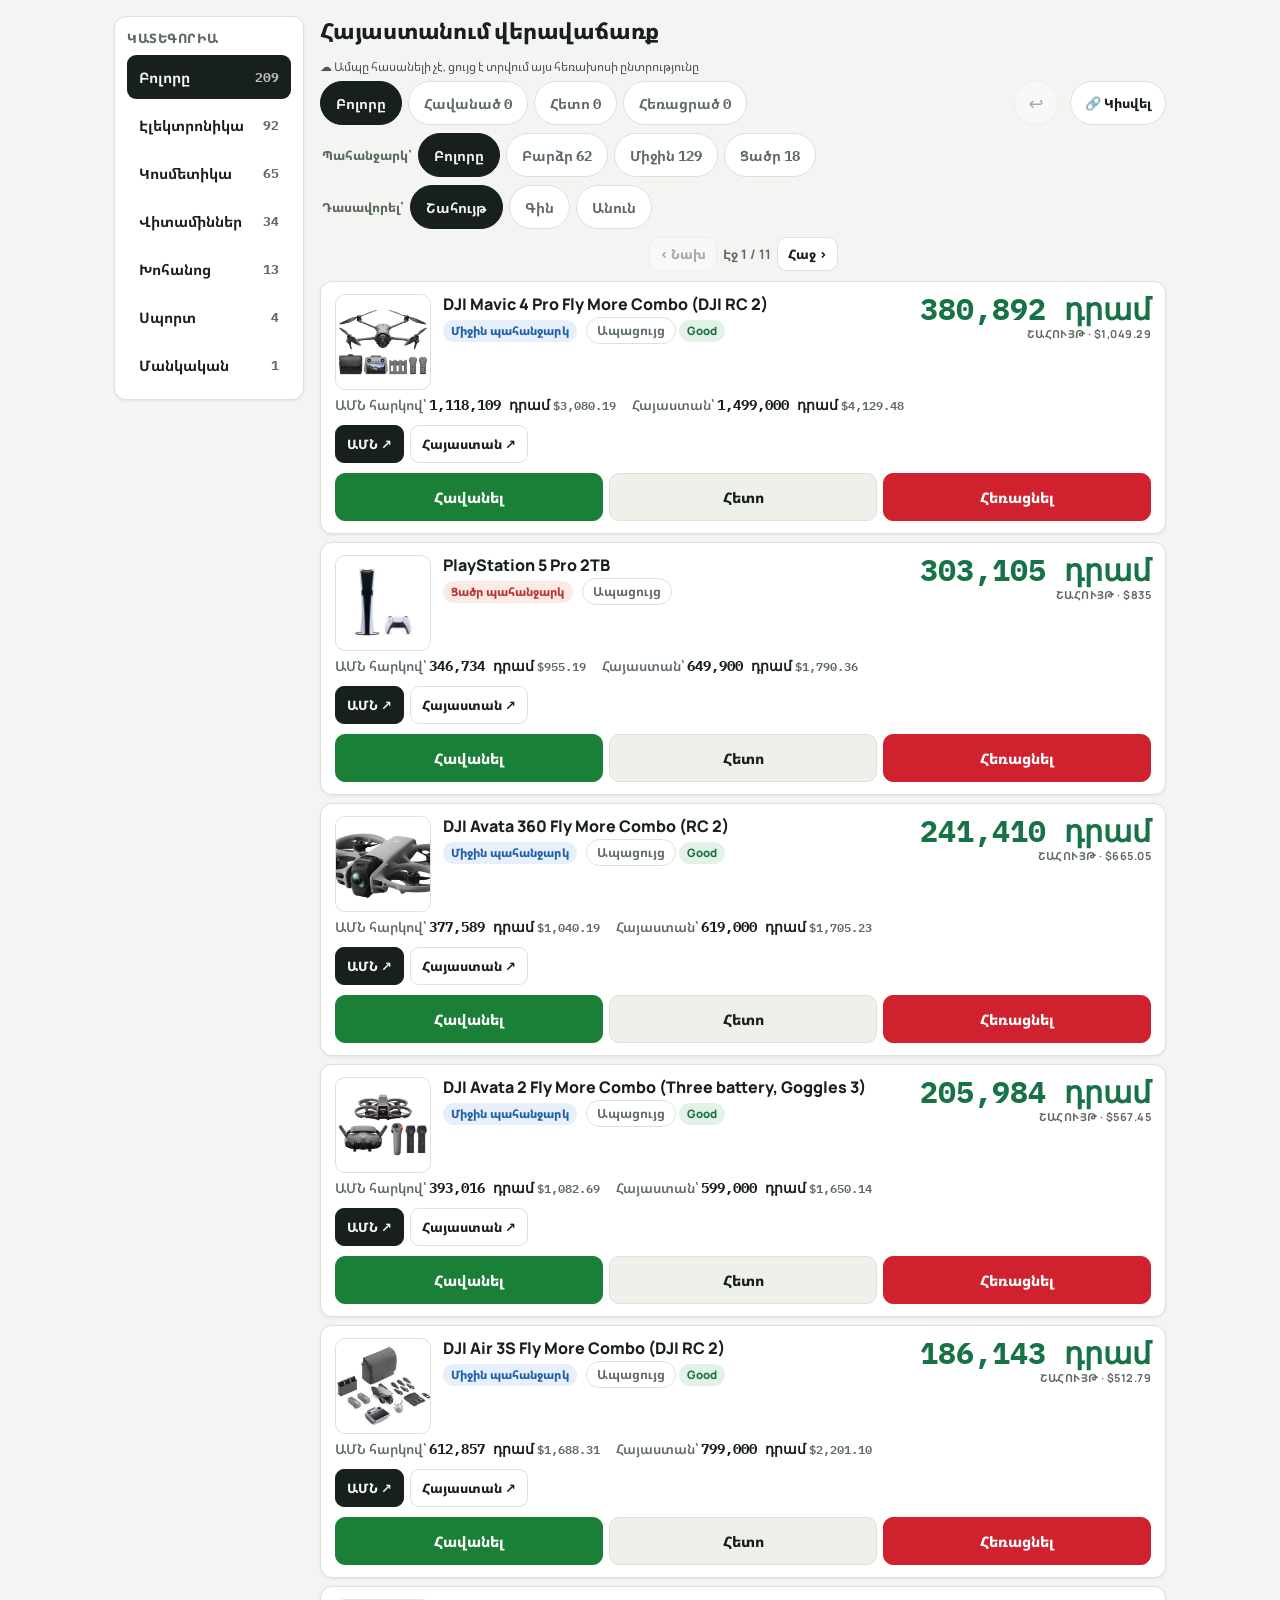
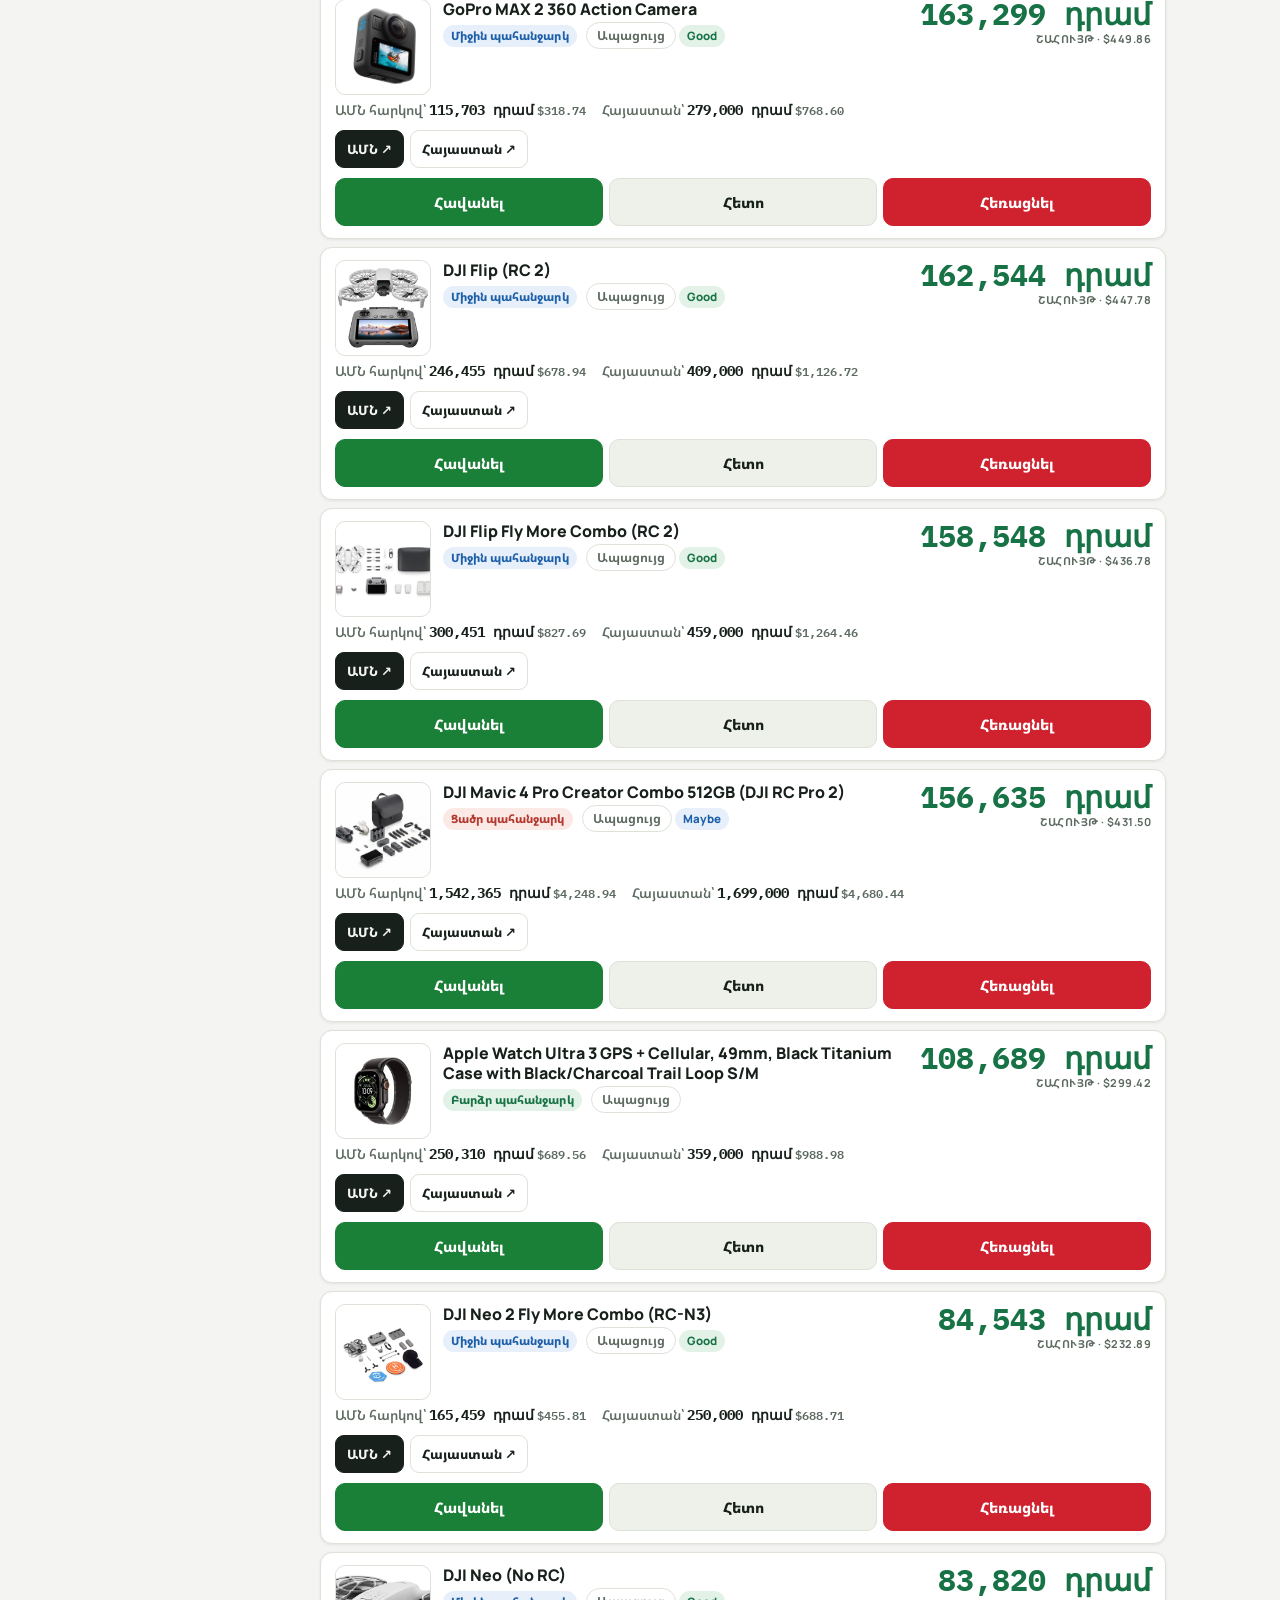
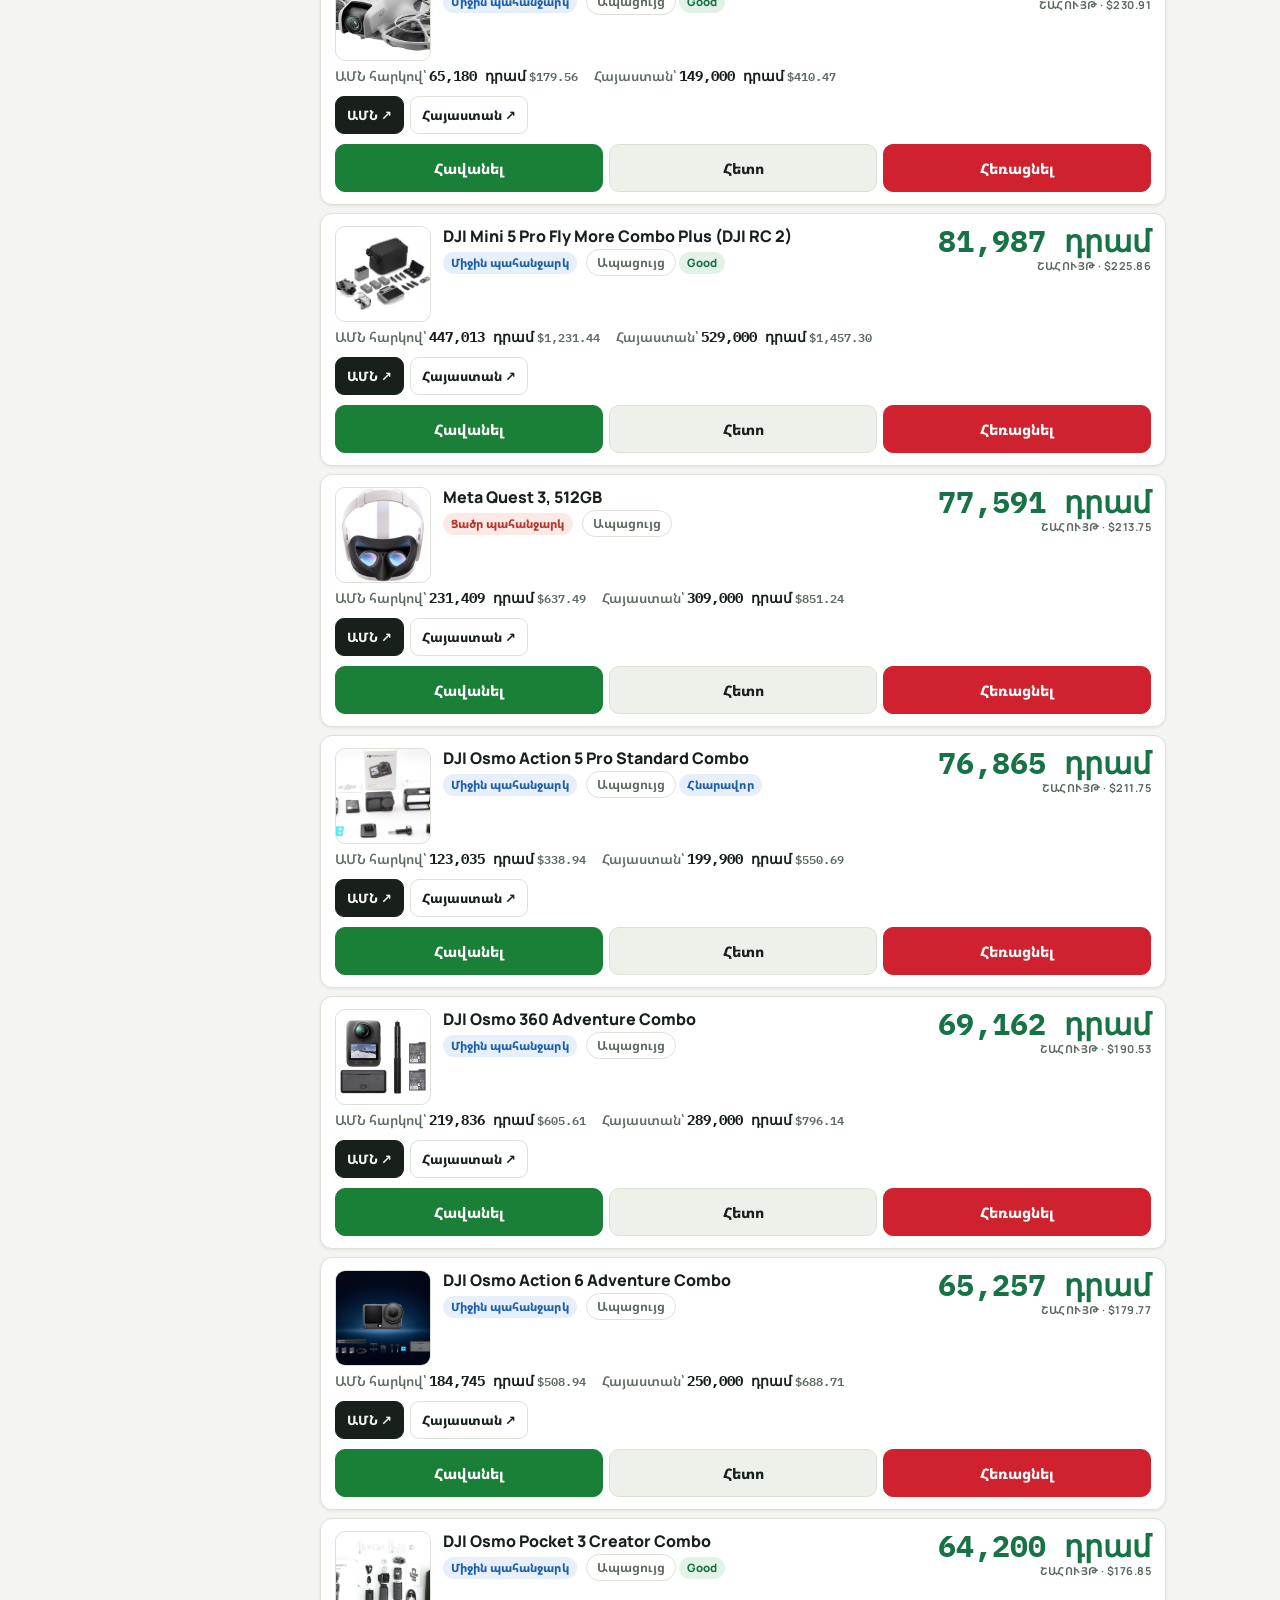
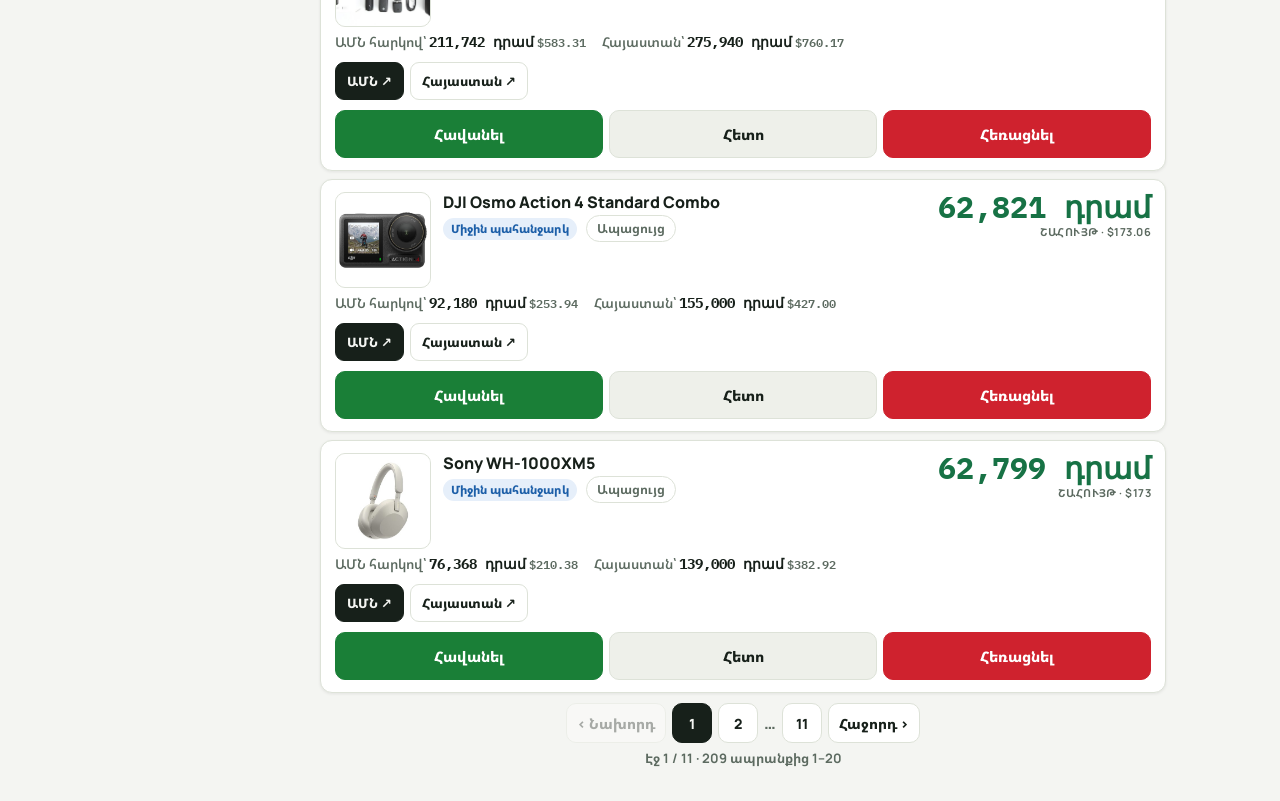
==== armenia-resale/index.html @ a9d97513 "Add 3 vitamins (209 total): Natrol Melatonin 3mg 90ct, Nature's Bounty CoQ10 100mg 60ct, Osteo Bi-Fl" ====
<!doctype html>
<html lang="hy">
<head>
<meta charset="utf-8">
<meta name="viewport" content="width=device-width, initial-scale=1, viewport-fit=cover">
<meta name="color-scheme" content="light dark">
<link rel="icon" href="data:,">
<title>Հայաստանում վերավաճառք</title>
<link rel="preconnect" href="https://fonts.googleapis.com">
<link href="https://fonts.googleapis.com/css2?family=Manrope:wght@600;700;800&family=Noto+Sans+Armenian:wght@600;700;800&family=IBM+Plex+Mono:wght@600;700&display=swap" rel="stylesheet">
<style>
:root{
  --bg:#f4f5f2; --panel:#ffffff; --panel2:#eef0ea; --ink:#17201a; --muted:#5c6a60;
  --line:#dde2d8; --green:#177245; --green-bg:#e3f2e7; --red:#b3372c; --red-bg:#fbe9e6;
  --blue:#1d5fa8; --blue-bg:#e6effa; --shadow:0 1px 3px rgba(20,30,20,.08);
}
@media (prefers-color-scheme: dark){
  :root{
    --bg:#121613; --panel:#1b211c; --panel2:#232a24; --ink:#e8ede8; --muted:#9fb0a2;
    --line:#2e3830; --green:#4cc07e; --green-bg:#173325; --red:#f08a7d; --red-bg:#3a201c;
    --blue:#7db3ec; --blue-bg:#1c2c42; --shadow:0 1px 3px rgba(0,0,0,.4);
  }
}
*{box-sizing:border-box}
html,body{max-width:100%;overflow-x:hidden;overflow-x:clip}
img{max-width:100%}
body{margin:0;background:var(--bg);color:var(--ink);font-family:"Manrope","Noto Sans Armenian",system-ui,sans-serif;-webkit-font-smoothing:antialiased}
a{color:var(--blue)}
.wrap{max-width:1080px;margin:0 auto;padding:16px 14px 24px}
.mono{font-family:"IBM Plex Mono",monospace}
h1{font-size:22px;margin:0 0 12px;font-weight:800;letter-spacing:-.01em}
.layout{display:flex;gap:16px;align-items:flex-start}
.content{flex:1;min-width:0}
.catpanel{width:190px;flex-shrink:0;background:var(--panel);border:1px solid var(--line);border-radius:12px;box-shadow:var(--shadow);padding:12px;position:sticky;top:16px}
.catpanel h2{font-size:13px;font-weight:800;letter-spacing:.04em;color:var(--muted);margin:0 0 8px;text-transform:uppercase}
.catlist{display:flex;flex-direction:column;gap:4px}
.catbtn{display:flex;align-items:center;justify-content:space-between;gap:8px;width:100%;text-align:left;border:1px solid transparent;background:transparent;color:var(--ink);border-radius:9px;padding:10px 11px;font-size:14.5px;font-weight:700;cursor:pointer;font-family:inherit;min-height:44px}
.catbtn:hover{background:var(--panel2)}
.catbtn.on{background:var(--ink);color:var(--bg)}
.catbtn .cnt{font-family:"IBM Plex Mono",monospace;font-weight:700;font-size:13px;color:var(--muted)}
.catbtn.on .cnt{color:var(--bg);opacity:.75}
@media(max-width:720px){
  .layout{flex-direction:column}
  .catpanel{width:100%;position:static}
  .catlist{flex-direction:row;flex-wrap:wrap}
  .catbtn{width:auto;flex:1 1 auto}
  .wrap{padding-bottom:24px}
}

/* Filters + sort */
.bar{display:flex;flex-wrap:wrap;gap:6px;align-items:center;margin-bottom:8px}
.pill{border:1px solid var(--line);background:var(--panel);color:var(--muted);border-radius:999px;padding:10px 15px;font-size:14px;font-weight:700;cursor:pointer;font-family:inherit;min-height:44px}
.pill.on{background:var(--ink);color:var(--bg);border-color:var(--ink)}
.pill .cnt{font-family:"IBM Plex Mono",monospace;font-weight:700}
.sortlab{font-size:12.5px;font-weight:800;color:var(--muted);margin-left:2px}
.undobtn{margin-left:auto;width:44px;height:44px;border-radius:999px;border:1px solid var(--line);background:var(--panel);color:var(--ink);font-size:18px;cursor:pointer;font-family:inherit}
.undobtn:disabled{opacity:.35;cursor:default}

/* Rows */
.list{display:flex;flex-direction:column;gap:8px;margin-top:10px}
.row{background:var(--panel);border:1px solid var(--line);border-radius:12px;box-shadow:var(--shadow);padding:12px 14px}
.row.removed{opacity:.75}
.top{display:flex;align-items:flex-start;gap:12px}
.thumbwrap{position:relative;width:96px;height:96px;flex-shrink:0;border-radius:10px;border:1px solid var(--line);background:var(--panel2);overflow:hidden}
.thumbwrap svg{position:absolute;left:50%;top:50%;transform:translate(-50%,-50%);width:36px;height:36px;stroke:var(--muted);opacity:.5}
.thumbwrap img{position:absolute;inset:0;width:100%;height:100%;object-fit:cover;background:#fff;opacity:0;transition:opacity .15s}
.thumbwrap img.ok{opacity:1}
.main{flex:1;min-width:0}
.name{font-size:16px;font-weight:800;line-height:1.25;margin:0}
.prices{display:flex;flex-wrap:wrap;gap:4px 16px;margin-top:5px;font-size:13.5px;color:var(--muted);font-weight:600}
.prices .val{font-family:"IBM Plex Mono",monospace;font-weight:700;color:var(--ink)}
.prices .usd{font-family:"IBM Plex Mono",monospace;font-size:11.5px;font-weight:600;color:var(--muted)}
.profit{font-family:"IBM Plex Mono",monospace;font-size:30px;font-weight:700;line-height:1;white-space:nowrap;text-align:right}
.profit.pos{color:var(--green)} .profit.neg{color:var(--red)}
.profit small{display:block;font-family:"Manrope","Noto Sans Armenian",sans-serif;font-size:11px;font-weight:700;color:var(--muted);margin-top:4px;letter-spacing:.04em}
.badge{display:inline-block;margin-top:6px;font-size:11.5px;font-weight:800;line-height:1;padding:5px 8px;border-radius:999px;letter-spacing:.01em}
.badge.high{background:var(--green-bg);color:var(--green)}
.badge.medium{background:var(--blue-bg);color:var(--blue)}
.badge.low{background:var(--red-bg);color:var(--red)}
.badge.good{background:var(--green-bg);color:var(--green)}
.badge.maybe{background:var(--blue-bg);color:var(--blue)}
.links{display:flex;flex-wrap:wrap;gap:6px;margin-top:10px}
.links a{font-size:13px;font-weight:800;text-decoration:none;border:1px solid var(--line);border-radius:9px;padding:8px 11px;color:var(--ink);background:var(--panel);min-height:38px;display:inline-flex;align-items:center}
.links a.us{background:var(--ink);color:var(--bg);border-color:var(--ink)}
.links .nolink{font-size:13px;font-weight:700;color:var(--muted);border:1px dashed var(--line);border-radius:9px;padding:8px 11px;min-height:38px;display:inline-flex;align-items:center}
.actions{display:flex;gap:6px;align-items:stretch;margin-top:10px}
.mbtn{flex:1;min-height:48px;border-radius:10px;border:1.5px solid var(--line);background:var(--panel2);color:var(--ink);font-size:14.5px;font-weight:800;cursor:pointer;font-family:inherit;padding:8px 4px}
.mbtn:active{transform:translateY(1px)}
.mbtn.on-like{background:var(--green);border-color:var(--green);color:#fff}
.mbtn.btn-like{background:#1a7f37;border-color:#1a7f37;color:#fff}
.mbtn.btn-remove{background:#cf222e;border-color:#cf222e;color:#fff}
.mbtn.on-later{background:var(--blue);border-color:var(--blue);color:#fff}
.mbtn.on-removed{background:var(--red);border-color:var(--red);color:#fff}
@media (prefers-color-scheme: dark){.mbtn.on-like,.mbtn.on-later,.mbtn.on-removed{color:#101511}}
@media(max-width:640px){
  /* Compact mobile top: first product should appear within ~1 screen */
  .wrap{padding:8px 10px 24px}
  h1{font-size:17px;margin:0 0 6px}
  /* Category: flat single-row swipeable chip strip, no big card */
  .catpanel{width:100%;position:static;background:transparent;border:0;box-shadow:none;padding:0;margin:0 0 6px;border-radius:0}
  .catpanel h2{display:none}
  .catlist{display:flex;flex-direction:row;flex-wrap:nowrap;overflow-x:auto;scrollbar-width:none;-webkit-overflow-scrolling:touch;gap:6px;padding-bottom:2px}
  .catlist::-webkit-scrollbar{display:none}
  .catbtn{flex:0 0 auto;width:auto;min-width:0;min-height:34px;padding:7px 11px;font-size:12.5px;border:1px solid var(--line);background:var(--panel);border-radius:999px;white-space:nowrap}
  .catbtn .cnt{font-size:12px}
  /* Filter bars: single-row swipeable chip strips, small pills */
  .content{width:100%;min-width:0}
  .bar{display:flex;flex-wrap:nowrap;overflow-x:auto;scrollbar-width:none;-webkit-overflow-scrolling:touch;gap:6px;align-items:center;margin-bottom:6px;padding-bottom:2px;min-width:0}
  .bar::-webkit-scrollbar{display:none}
  .pill{flex:0 0 auto;max-width:none;width:auto;display:inline-flex;align-items:center;justify-content:center;gap:6px;font-size:12.5px;padding:7px 11px;min-height:34px;white-space:nowrap}
  .sortlab{flex:0 0 auto;grid-column:auto;margin:0;font-size:12px;align-self:center}
  .undobtn{flex:0 0 auto;grid-column:auto;width:34px;height:34px;min-height:34px;margin-left:0;border-radius:999px}
  .undobtn::after{content:"";margin-left:0}
  .undobtn:disabled{display:none}
  .list{margin-top:6px;gap:5px}
  .filters{margin:0 0 6px}
  .filters select{min-height:34px}
  .sharebtn{min-height:36px;font-size:12px;padding:6px 12px}
  .cloudline{font-size:11px;line-height:1.25;margin:0 0 4px;white-space:nowrap;overflow:hidden;text-overflow:ellipsis}
  .pager-top .pg{min-height:30px}
  h1{margin:0 0 4px}
  .row{min-width:0;padding:7px 10px;border-radius:10px}
  .top{display:grid;grid-template-columns:96px minmax(0,1fr) auto;gap:10px;align-items:start;flex-wrap:nowrap}
  .thumbwrap{width:96px;height:96px;border-radius:10px}
  .thumbwrap svg{width:36px;height:36px}
  .name{overflow-wrap:break-word;font-size:13px;line-height:1.2;display:-webkit-box;-webkit-line-clamp:2;-webkit-box-orient:vertical;overflow:hidden}
  .badge{margin-top:3px;font-size:9.5px;padding:2px 4px}
  .proofbtn{font-size:9.5px;padding:2px 5px;margin-left:3px}
  .profit{flex:none;font-size:15px;white-space:nowrap;text-align:right;min-width:0}
  .profit small{font-size:9.5px;margin-top:2px}
  .prices{margin-top:4px;font-size:11.5px;line-height:1.25;gap:2px 10px}
  .prices .usd{font-size:10.5px}
  .links{margin-top:6px;gap:5px;align-items:center}
  .links a,.links .nolink{min-height:30px;padding:4px 10px;font-size:12px;border-radius:8px}
  .actions{display:flex;gap:5px;margin-top:6px;align-items:center}
  .mbtn{flex:1;min-width:0;min-height:34px;white-space:normal;line-height:1.2;font-size:12.5px;padding:4px 2px;border-radius:8px}
}

/* Mobile filter dropdowns: hidden on desktop, shown on phones */
.filters{display:none}
@media(max-width:640px){
  .filters{display:grid;grid-template-columns:repeat(2,minmax(0,1fr));gap:6px;margin:0 0 8px}
  .fwrap{display:flex;flex-direction:column;gap:2px;min-width:0}
  .flab{font-size:10.5px;font-weight:800;color:var(--muted);letter-spacing:.03em}
  .filters select{width:100%;min-height:40px;border:1px solid var(--line);border-radius:10px;background:var(--panel);color:var(--ink);font-size:13.5px;font-weight:700;font-family:inherit;padding:6px 8px;min-width:0}
  .filters .undobtnM{grid-column:1/-1;min-height:36px;border-radius:10px;border:1px solid var(--line);background:var(--panel);color:var(--ink);font-size:13px;font-weight:800;cursor:pointer;font-family:inherit}
  .filters .undobtnM:disabled{display:none}
  /* Chip rows replaced by dropdowns on mobile */
  .catpanel,#markPills,#demandPills,#sortPills{display:none}
}
@media(max-width:520px){
  .thumbwrap{width:96px;height:96px}
}


.empty{text-align:center;color:var(--muted);padding:32px 10px;font-size:15px}
.pager{display:flex;flex-wrap:wrap;gap:6px;align-items:center;justify-content:center;margin:10px 0}
.pager .pg{min-width:40px;min-height:40px;border:1px solid var(--line);background:var(--panel);color:var(--ink);border-radius:10px;font-size:14px;font-weight:800;cursor:pointer;font-family:inherit;padding:6px 10px}
.pager .pg.on{background:var(--ink);color:var(--bg);border-color:var(--ink)}
.pager .pg:disabled{opacity:.35;cursor:default}
.pager .pgdots{color:var(--muted);font-weight:800}
.pager .pginfo{font-size:13px;font-weight:700;color:var(--muted);width:100%;text-align:center}
.pager-top{margin:0 0 4px}
.pager-top .pg{min-height:34px;font-size:13px}
.sharebtn{margin-left:6px;min-height:44px;border-radius:999px;border:1px solid var(--line);background:var(--panel);color:var(--ink);font-size:13px;font-weight:800;cursor:pointer;font-family:inherit;padding:8px 14px;white-space:nowrap}
.mbtn.on-like{background:#0d5c2a;border-color:#0d5c2a;box-shadow:inset 0 0 0 2px rgba(255,255,255,.85)}
.mbtn.on-removed{background:#8f1d15;border-color:#8f1d15;box-shadow:inset 0 0 0 2px rgba(255,255,255,.85)}
.toast{position:fixed;left:50%;transform:translateX(-50%);bottom:92px;background:var(--ink);color:var(--bg);padding:10px 16px;border-radius:10px;font-size:14px;font-weight:700;opacity:0;pointer-events:none;transition:opacity .2s;z-index:50;max-width:92vw;text-align:center}
.toast.show{opacity:1}
.cloudline{font-size:12px;opacity:.75;margin:0 0 6px}

/* Demand proof button + modal */
.proofbtn{border:1px solid var(--line);background:var(--panel);color:var(--muted);border-radius:999px;padding:4px 10px;font-size:12.5px;font-weight:700;cursor:pointer;font-family:inherit;margin-left:6px;vertical-align:middle}
.proofbtn:hover{background:var(--panel2);color:var(--ink)}
.modal-back{position:fixed;inset:0;background:rgba(10,15,10,.55);display:none;align-items:flex-end;justify-content:center;z-index:100;padding:0}
.modal-back.open{display:flex}
.modal{background:var(--panel);color:var(--ink);border-radius:16px 16px 0 0;max-width:560px;width:100%;max-height:86vh;overflow-y:auto;padding:18px 18px 28px;box-shadow:0 -4px 30px rgba(0,0,0,.3)}
@media(min-width:641px){.modal-back{align-items:center;padding:20px}.modal{border-radius:16px}}
.modal h3{margin:0 0 4px;font-size:18px;line-height:1.3}
.modal .mdemand{font-size:14px;font-weight:800;margin:0 0 12px}
.modal .mdemand.high{color:var(--green)}.modal .mdemand.medium{color:var(--blue)}.modal .mdemand.low{color:var(--red)}
.modal p{font-size:14.5px;line-height:1.55;margin:0 0 10px}
.modal .mlinks{margin:0 0 14px;padding:0;list-style:none}
.modal .mlinks li{margin-bottom:8px}
.modal .mlinks a{display:block;border:1px solid var(--line);border-radius:10px;padding:10px 12px;font-size:14px;font-weight:700;text-decoration:none;word-break:break-all}
.modal .mclose{display:block;width:100%;border:0;border-radius:999px;background:var(--ink);color:var(--bg);padding:13px;font-size:15px;font-weight:800;cursor:pointer;font-family:inherit}
.modal .mnone{font-size:14px;color:var(--muted);margin:0 0 14px}
.modal .mnote{font-size:13.5px;color:var(--muted);font-weight:600}
@media(max-width:640px){
  /* Compact cards, final pass: this block sits last in the stylesheet so these
     rules win over base rules defined after the earlier mobile blocks. */
  .proofbtn{font-size:9px;padding:2px 5px;line-height:1.1}
  .badge{font-size:9px;padding:2px 4px;line-height:1.1}
  .profit{font-size:14px}
  .profit small{display:none}
  .sharebtn{min-height:36px;font-size:12px;padding:6px 12px}
  .cloudline{font-size:11px;margin:0 0 4px;white-space:nowrap;overflow:hidden;text-overflow:ellipsis}
  .pager-top .pg{min-height:30px}
  .filters select{min-height:34px}
}
</style>
</head>
<body>
<div class="wrap">
  <div class="layout">
  <aside class="catpanel" aria-label="Կատեգորիաներ">
    <h2>Կատեգորիա</h2>
    <div class="catlist" id="catList"></div>
  </aside>
  <div class="content">
  <h1>Հայաստանում վերավաճառք</h1>

  <div class="filters" id="filters">
    <label class="fwrap"><span class="flab">Կատեգորիա</span><select id="selCat" aria-label="Կատեգորիա"></select></label>
    <label class="fwrap"><span class="flab">Նշում</span><select id="selMark" aria-label="Նշում"></select></label>
    <label class="fwrap"><span class="flab">Պահանջարկ</span><select id="selDemand" aria-label="Պահանջարկ"></select></label>
    <label class="fwrap"><span class="flab">Դասավորել</span><select id="selSort" aria-label="Դասավորել"><option value="profit">Շահույթ</option><option value="us">Գին</option><option value="name">Անուն</option></select></label>
    <button class="undobtnM" id="undoBtnM" type="button" disabled>↩ Հետարկել</button>
    <button class="undobtnM" id="shareBtnM" type="button">🔗 Կիսվել ընտրությամբ</button>
  </div>

  <div class="cloudline" id="cloudStatus">☁️ Ամպից բեռնում…</div>

  <div class="bar" id="markPills">
    <button class="pill on" data-markf="all" type="button">Բոլորը</button>
    <button class="pill" data-markf="like" type="button">Հավանած <span class="cnt" id="cntLike">0</span></button>
    <button class="pill" data-markf="later" type="button">Հետո <span class="cnt" id="cntLater">0</span></button>
    <button class="pill" data-markf="removed" type="button">Հեռացրած <span class="cnt" id="cntRem">0</span></button>
    <button class="undobtn" id="undoBtn" type="button" disabled aria-label="Հետարկել վերջինը" title="Հետարկել վերջինը">↩</button>
    <button class="sharebtn" id="shareBtn" type="button" title="Կիսվել ընտրությամբ">🔗 Կիսվել</button>
  </div>

  <div class="bar" id="demandPills">
    <span class="sortlab">Պահանջարկ՝</span>
    <button class="pill on" data-demand="all" type="button">Բոլորը</button>
    <button class="pill" data-demand="high" type="button">Բարձր <span class="cnt" id="cntHigh">0</span></button>
    <button class="pill" data-demand="medium" type="button">Միջին <span class="cnt" id="cntMed">0</span></button>
    <button class="pill" data-demand="low" type="button">Ցածր <span class="cnt" id="cntLow">0</span></button>
  </div>

  <div class="bar" id="sortPills">
    <span class="sortlab">Դասավորել՝</span>
    <button class="pill on" data-sort="profit" type="button">Շահույթ</button>
    <button class="pill" data-sort="us" type="button">Գին</button>
    <button class="pill" data-sort="name" type="button">Անուն</button>
  </div>

  <div class="pager pager-top" id="pagerTop"></div>
  <div class="list" id="list"></div>
  <div class="pager" id="pager"></div>
  </div>
  </div>
</div>

<div class="toast" id="toast"></div>


<div class="modal-back" id="proofBack" role="dialog" aria-modal="true" aria-labelledby="proofTitle">
  <div class="modal" id="proofModal"></div>
</div>
<script>
var SHEET = "https://docs.google.com/spreadsheets/d/1TXrnkSOg5wRnvJecEKQ6MD2VIrVA-e2rpPNud3tMlbQ/edit";
var RATE = 363, TAX = 1.0625;

var CATS = {electronics:"Էլեկտրոնիկա", beauty:"Կոսմետիկա", vitamins:"Վիտամիններ", kitchen:"Խոհանոց", sport:"Սպորտ", baby:"Մանկական"};
var DEMAND = {high:"Բարձր պահանջարկ", medium:"Միջին պահանջարկ", low:"Ցածր պահանջարկ"};
var STATUS_CLASS = {"Good":"good","Maybe":"maybe","Լավ":"good","Հնարավոր":"maybe"};

var IMG = {ps5:"ps5.jpg", xm5:"xm5.jpg", watch:"watch.jpg", switch:"switch.jpg", rayban:"rayban.jpg", ceravepm:"ceravepm.jpg", ceraveeye:"ceraveeye.jpg", ordinary:"ordinary.jpg", vs:"vs.jpg", bbw:"bbw.jpg", bbwnight:"bbwnight.jpg", bbwcherry:"bbwcherry.jpg", vsmistlove:"vs.jpg", ceravecream:"ceravecream.jpg", omega100:"omega100.jpg", coq10:"coq10.jpg", omega50:"omega50.jpg", zinc:"zinc.jpg", melatonin:"melatonin.jpg", d3:"d3.jpg", arginine:"arginine.jpg", glycolic:"glycolic.jpg", hyaluronic:"hyaluronic.jpg", quest3:"quest3.jpg", quest3s:"quest3s.jpg", dji:"dji.jpg", kindle:"kindle.jpg", gopro:"gopro.jpg", laneige:"laneige.jpg", mxmaster:"mxmaster.jpg", bcomplex:"bcomplex.jpg", acidophilus:"acidophilus.jpg", gummies:"gummies.jpg", mandelic:"mandelic.jpg", snail:"snail.jpg", vitc:"vitc.jpg", bojrelief:"bojrelief.jpg", bojaqua:"bojaqua.jpg", arbutin:"arbutin.jpg", bojcalming:"bojcalming.jpg", bojstick:"bojstick.jpg", effaclar:"effaclar.jpg", vsbare:"vsbare.jpg", vslove:"vslove.jpg", vsbombshell:"vsbombshell.jpg", vsaqua:"vsaqua.jpg", vsvelvet:"vsvelvet.jpg", bbwlotion:"bbwlotion.jpg", bbwcream:"bbwcream.jpg", bbwwash:"bbwwash.jpg", bbwglowtion:"bbwglowtion.jpg", bbwbutterfly:"bbwbutterfly.jpg", cerave473:"cerave473.jpg", cerave355:"cerave355.jpg", sdjplay:"sdjplay.jpg", sdjrosa:"sdjrosa.jpg", jblflip6:"jblflip6.jpg", marshall:"marshall.jpg", boseultra:"boseultra.jpg", bosebuds2:"bosebuds2.jpg", boseqc45:"boseqc45.jpg", insta360x5:"insta360x5.jpg", ps5slim:"ps5slim.jpg", dualsense:"dualsense.jpg", watchse40:"watchse40.jpg", watchse44:"watchse44.jpg", watchs11:"watchs11.jpg", airpods4:"airpods4.jpg", venu4:"venu4.jpg", whoop:"whoop.jpg", fenix8:"fenix8.jpg", ipad11:"ipad11.jpg", ipadair256:"ipadair256.jpg", pencilusbc:"pencilusbc.jpg", mxkeys:"mxkeys.jpg", magicmouse:"magicmouse.jpg", adapter20w:"adapter20w.jpg", ipadair128:"ipadair128.jpg", trackpadblk:"trackpad.jpg", avadapter:"avadapter.jpg", magickb13:"magickb13.jpg", razerdeath:"razerdeath.jpg", blueyeti:"blueyeti.jpg", djimicmini:"djimicmini.jpg", owala24:"owala24.jpg", owala40:"owala40.jpg", jjdrainer:"jjdrainer.jpg", jjdrawer:"jjdrawer.jpg", jjhold:"jjhold.jpg", jjnest:"jjnest.jpg", zwpro:"zwpro.jpg", zw1731:"zw1731.jpg", zwallstar:"zwallstar.jpg", jjmilltop:"jjmilltop.jpg", bialetti3:"bialetti3.jpg", bialetti6:"bialetti6.jpg", hrm200:"hrm200.jpg", hrm600:"hrm600.jpg", avent17:"avent.jpg", beatspro:"beatspro.jpg", psportal:"psportal.jpg", instax13:"instax13.jpg", instaxevo:"instaxevo.jpg", instaxliplay:"instaxliplay.jpg", airtag4:"airtag4.jpg", nbiron:"nbiron.jpg", nbglucosamine:"nbglucosamine.jpg", airtag1:"airtag1.jpg", beatssolo4:"beatssolo4.jpg", djiaction5:"djiaction5.jpg", whooppeak:"whooppeak.jpg", dualsenseedge:"dualsenseedge.jpg", ankerprime:"ankerprime.jpg", ultwear:"ultwear.jpg", airpods4nc:"airpods4nc.jpg", nblysine:"nblysine.jpg", solgarcmz:"solgarcmz.jpg", instaxse:"instaxse.jpg", natrolD3:"natrolD3.jpg", solgarZinc:"solgarZinc.jpg", solgarIron:"solgarIron.jpg", solgarVitC:"solgarVitC.jpg", solgarCaMgD3:"solgarCaMgD3.jpg", solgarVitA:"solgarVitA.jpg", solgarK2:"solgarK2.jpg", solgarSelenium:"solgarSelenium.jpg", solgarOmega369:"solgarOmega369.jpg", natrolB12:"natrolB12.jpg", hrmproplus:"hrmproplus.jpg", venu441:"venu441.jpg", fr265:"fr265.jpg", mic2_1:"mic2_1.jpg", mic3_1:"mic3_1.jpg", fr570:"fr570.jpg", action6:"action6.jpg", mxanywhere3s:"mxanywhere3s.jpg", lily2:"lily2.jpg", action4:"action4.jpg", micmini1:"micmini1.jpg", ultra3:"ultra3.jpg", watchs1146:"watchs1146.jpg", solgarMgCitrate:"solgarMgCitrate.jpg", cheirosa62:"cheirosa62.jpg", mic3_2:"mic3_2.jpg", kindlecolor:"kindlecolor.jpg", neo2fmc:"neo2fmc.jpg", pocket3cc:"pocket3cc.jpg", homepodmini:"homepodmini.jpg", beatsbudsplus:"beatsbudsplus.jpg", mini5fmcplus:"mini5fmcplus.jpg", air3sfmc:"air3sfmc.jpg", flipfmc:"flipfmc.jpg", fliprc2:"fliprc2.jpg", neo:"neo.jpg", natrolBiotin:"natrolBiotin.jpg", avata2:"avata2.jpg", mavic4fmc:"mavic4fmc.jpg", avata360:"avata360.jpg", osmo360:"osmo360.jpg", max2:"max2.jpg", go3s:"go3s.jpg", rs5:"rs5.jpg", quest3s256:"quest3s256.jpg", fr970:"fr970.jpg", mavic4cc:"mavic4cc.jpg", ordnmf:"ordnmf.jpg", ordazelaic:"ordazelaic.jpg", ordsalicylic:"ordsalicylic.jpg", ordsqualane:"ordsqualane.jpg", applecase17pm:"applecase17pm.jpg", hrm200xs:"hrm200xs.jpg", vsbombshellmist:"vsbombshellmist.jpg", adapter40w:"adapter40w.jpg", zwillingchef:"zwillingchef.jpg", jarrowcollagen:"jarrowcollagen.jpg", bbvwarmvanilla:"bbwwarmvanilla.png", bbwchampagnetoast:"bbwchampagnetoast.jpg", bbwinthestars:"bbwinthestars.jpg", bbvwarmvanillacream:"bbwwarmvanillacream.jpg", bbwchampagnetoastcream:"bbwchampagnetoastcream.jpg", vspsshimmer:"vspsshimmer.webp", vsvpshimmer:"vsvpshimmer.jpg", vsakshimmer:"vsakshimmer.webp", vscpshimmer:"vscpshimmer.png", k380:"k380.jpg", nmmulti:"nmmulti.jpg", vsteasemist:"vsteasemist.jpg", vsteaselotion:"vsteaselotion.jpg", bbwinstarscream:"bbwinstarscream.jpg", vsamberlotion:"vsamberlotion.jpg", vslovespellshimmer:"vslovespellshimmer.jpg", vsbarevanillashimmer:"vsbarevanillashimmer.jpg", maryruthd3:"maryruthd3.jpg", maryruthtoddler:"maryruthtoddler.jpg", beekeeperskids:"beekeeperskids.jpg", bbwgingham:"bbwgingham.jpg", ordcaffeine:"ordcaffeine.jpg", ordaha:"ordaha.jpg", bbwbutterflymist:"bbwbutterflymist.jpg", vsverysexymist:"vsverysexymist.jpg", vsverysexylotion:"vsverysexylotion.jpg", sdjbumglass:"sdjbumglass.jpg", applecable:"applecable.jpg", appleadapter:"appleadapter.jpg", vsbarevanillashimmerlotion:"vsbarevanillashimmerlotion.jpg", vspuresedshimmerlotion:"vspuresedshimmerlotion.jpg", natrolMelatonin3mg:"natrolMelatonin3mg.jpg", nbCoQ10:"nbCoQ10.jpg", osteoBiFlex:"osteoBiFlex.jpg"};

var PRODUCTS = [
 {id:"ps5", demand:"low", cat:"electronics", name:"PlayStation 5 Pro 2TB", usPrice:899, armAMD:649900, usStore:"PlayStation Direct", armStore:"list.am", usLink:"https://direct.playstation.com/en-us/buy-consoles/playstation5-pro-console", armLink:"https://www.list.am/en/item/24151052"},
 {id:"xm5", demand:"medium", cat:"electronics", name:"Sony WH-1000XM5", usPrice:198, armAMD:139000, usStore:"Sony", armStore:"list.am", usLink:"https://electronics.sony.com/audio/headphones/headband/p/wh1000xm5-s", armLink:"https://www.list.am/en/item/20923546"},
 {id:"watch", demand:"high", cat:"electronics", name:"Apple Watch Ultra 4, 49mm", usPrice:799, armAMD:359900, usStore:"Best Buy", armStore:"list.am", usLink:"https://www.bestbuy.com/product/apple-watch-ultra-4-gps-cellular-49mm-titanium-case-with-translucent-black-ocean-band-black-2026/JJGCQPR88C", armLink:"https://www.list.am/en/item/995283925"},
 {id:"switch", demand:"high", cat:"electronics", name:"Nintendo Switch 2", usPrice:499.99, armAMD:219000, usStore:"Best Buy", armStore:"list.am", usLink:"https://www.bestbuy.com/product/switch-2-system/J7GSL57TGH", armLink:"https://www.list.am/en/item/22681076"},
 {id:"rayban", demand:"medium", cat:"electronics", name:"Ray-Ban Meta Gen 2, Transitions", usPrice:459, armAMD:199000, usStore:"Best Buy", armStore:"list.am", usLink:"https://www.bestbuy.com/product/ray-ban-meta-wayfarer-gen-2-glasses-with-meta-ai-audio-photo-video-compatibility-clear-lenses-matte-black/BCKFSGRX3H", armLink:"https://www.list.am/en/item/23589895"},
 {id:"ceravepm", demand:"medium", cat:"beauty", name:"CeraVe PM Facial Lotion, 89 ml", usPrice:13.62, armAMD:11700, usStore:"Walmart", armStore:"@gloweetee.cosmetics", usLink:"https://www.walmart.com/ip/CeraVe-PM-Niacinamide-Hyaluronic-Acid-Facial-Moisturizer-for-All-Skin-Types-3-fl-oz/184657985", armLink:"https://www.instagram.com/p/DVGCzwyjICM/"},
 {id:"ceraveeye", demand:"medium", cat:"beauty", name:"CeraVe Eye Repair Cream, 14 ml", usPrice:12.72, armAMD:11500, usStore:"Walmart", armStore:"@gloweetee.cosmetics", usLink:"https://www.walmart.com/ip/CeraVe-Eye-Repair-Cream-for-Dark-Circles-and-Puffiness-for-All-Skin-Types-0-5-oz/780490354", armLink:"https://www.instagram.com/p/DVBKBXgja2W/"},
 {id:"ordinary", demand:"high", cat:"beauty", name:"The Ordinary Niacinamide, 30 ml", usPrice:6.00, armAMD:4900, usStore:"Sephora", armStore:"@beautybee.am", usLink:"https://www.sephora.com/product/the-ordinary-deciem-niacinamide-10-zinc-1-P427417?skuId=2031391", armLink:"https://www.instagram.com/reel/DWNuJnbDODu/"},
 {id:"vs", demand:"high", cat:"beauty", name:"Victoria's Secret Mist, 250 ml", usPrice:8.00, armAMD:7000, usStore:"Victoria's Secret", armStore:"@beauty_body_bath_shop", usLink:"https://www.victoriassecret.com/us/vs/beauty-catalog/5000011041?choice=8527&genericId=11259203", armLink:"https://www.instagram.com/p/DcDQlvdO2cL/"},
 {id:"vsmistlove", status:"Good", demand:"high", cat:"beauty", name:"Victoria's Secret Mist, Love Spell, 250 ml", usPrice:8.00, armAMD:7000, profitAMD:3914, usStore:"Victoria's Secret", armStore:"@beauty_body_bath_shop", usLink:"https://www.victoriassecret.com/us/vs/beauty-catalog/5000011041?choice=2017&genericId=11259203", armLink:"https://www.instagram.com/p/DcDQlvdO2cL/"},
 {id:"bbw", demand:"high", cat:"beauty", name:"Bath and Body Works Mist, 8 oz", usPrice:5.95, armAMD:7900, usStore:"Bath & Body Works", armStore:"@fesco_cosmetics", usLink:"https://www.bathandbodyworks.com/p/a-thousand-wishes-fine-fragrance-mist-028033522", armLink:"https://www.instagram.com/reel/DXuVBtSk-iV/"},
 {id:"bbwnight", demand:"high", cat:"beauty", name:"Bath and Body Works Mist, Into the Night, 8 oz", usPrice:17.95, armAMD:7900, profitAMD:977, usStore:"Bath & Body Works", armStore:"@fesco_cosmetics", usLink:"https://www.bathandbodyworks.com/p/into-the-night-fine-fragrance-mist-028030610", armLink:"https://www.instagram.com/reel/DXuVBtSk-iV/", note:"Միայն զեղչով։"},
 {id:"bbwcherry", demand:"high", cat:"beauty", name:"Bath and Body Works Mist, Japanese Cherry Blossom, 8 oz", usPrice:17.95, armAMD:7900, profitAMD:977, usStore:"Bath & Body Works", armStore:"@fesco_cosmetics", usLink:"https://www.bathandbodyworks.com/p/japanese-cherry-blossom-fine-fragrance-mist-028032521", armLink:"https://www.instagram.com/reel/DXuVBtSk-iV/", note:"Միայն զեղչով։"},
 {id:"ceravecream", demand:"medium", cat:"beauty", name:"CeraVe Moisturising Cream, 340 ml", usPrice:10.00, armAMD:10700, usStore:null, armStore:null, usLink:null, armLink:null},
 {id:"omega100", demand:"low", cat:"vitamins", name:"Solgar Omega-3 950mg, 100 softgels", usPrice:40.06, armAMD:48000, profitAMD:32549, usStore:"Target", armStore:"AlfaPharm", usLink:"https://www.target.com/p/solgar-triple-strength-omega-3/-/A-91700924", armLink:"https://www.alfapharm.am/en/products/view/omega-3-kaps-950mg-kh-100-solgar-epk53-dgk39-8-31939"},
 {id:"coq10", demand:"medium", cat:"vitamins", name:"Doctor's Best CoQ10 100mg, 120 caps", usPrice:21.99, armAMD:28250, profitAMD:19769, usStore:"Target", armStore:"AlfaPharm", usLink:"https://www.target.com/p/doctor-s-best-high-absorption-coq10-with-bioperine-100-mg-120-veggie-caps/-/A-82569909", armLink:"https://www.alfapharm.am/en/products/view/koenzim-q10-100mg-kaps-kh-120-29128"},
 {id:"omega50", demand:"medium", cat:"vitamins", name:"Solgar Omega-3 950mg, 50 softgels", usPrice:22.99, armAMD:28400, profitAMD:19533, usStore:"Target", armStore:"AlfaPharm", usLink:"https://www.target.com/p/solgar-omega-3-epa-dha-triple-strength-950-mg-50-softgels/-/A-1002587701", armLink:"https://www.alfapharm.am/en/products/view/omega-3-kaps-950mg-kh-50-epk53-dgk39-8-solgar-31940"},
 {id:"zinc", demand:"low", cat:"vitamins", name:"NOW Zinc Picolinate 50mg, 120 caps", usPrice:14.99, armAMD:18000, profitAMD:12219, usStore:"Target", armStore:"AlfaPharm", usLink:"https://www.target.com/p/now-foods-zinc-picolinate-50-mg-120-veg-capsules/-/A-1010177417", armLink:"https://www.alfapharm.am/en/products/view/tsinka-pikolinat-kaps-50mg-kh-120-36598"},
 {id:"melatonin", demand:"medium", cat:"vitamins", name:"Natrol Melatonin 10mg, 60 tabs", usPrice:9.19, armAMD:15800, profitAMD:12256, usStore:"Target", armStore:"AlfaPharm", usLink:"https://www.target.com/p/natrol-melatonin-10mg-maximum-strength-fast-dissolve-sleep-aid-tablets-strawberry-60ct/-/A-78853513", armLink:"https://www.alfapharm.am/en/products/view/melatonin-tab-sublingv-10mg-x-60-natrol-30515", note:"Գնելուց առաջ նորից ստուգել գինը։"},
 {id:"d3", demand:"high", cat:"vitamins", name:"Doctor's Best Vitamin D3 5000 IU, 180 softgels", usPrice:14.99, armAMD:14500, profitAMD:8719, usStore:"Target", armStore:"AlfaPharm", usLink:"https://www.target.com/p/doctor-s-best-vitamin-d3-125-mcg-5-000-iu-360-softgels/-/A-82571136", armLink:"https://www.alfapharm.am/en/products/view/vitamin-d3-5000-me-kaps-kh-180-25757", note:"Target-ում վաճառողին ստուգել վճարելիս։"},
 {id:"arginine", demand:"low", cat:"vitamins", name:"Nature's Bounty L-Arginine 1000mg, 50 tabs", usPrice:14.25, armAMD:26400, profitAMD:20904, usStore:"Walmart", armStore:"AlfaPharm", usLink:"https://www.walmart.com/browse/health-and-medicine/all-protein-supplements/nature-s-bounty/976760_1166769_9231506/YnJhbmQ6TmF0dXJlJ3MgQm91bnR5", armLink:"https://www.alfapharm.am/en/products/view/l-arginin-n-eichers-baunti-tab-1000mg-kh-50-38910", note:"ԱՄՆ գինը ստուգել խանութում։"},
 {id:"glycolic", demand:"medium", cat:"beauty", name:"The Ordinary Glycolic Acid 7% Toner, 8 oz", usPrice:13.50, armAMD:10500, profitAMD:5293, usStore:"Ulta", armStore:"Instagram", usLink:"https://www.ulta.com/p/glycolic-acid-7-exfoliating-brightening-daily-toner-pimprod2007097", armLink:"https://www.instagram.com/reel/DUQdc6PDGG_/", note:"Հայաստանի գինը նորից ստուգել։"},
 {id:"hyaluronic", demand:"medium", cat:"beauty", name:"The Ordinary Hyaluronic Acid 2% + B5, 30 ml", usPrice:9.90, armAMD:6700, profitAMD:2882, usStore:"Ulta", armStore:"Instagram", usLink:"https://www.ulta.com/p/hyaluronic-acid-2-b5-hydrating-serum-with-ceramides-pimprod2043525", armLink:"https://www.instagram.com/p/DTcRkjRDTFP/", note:"Հայաստանի գինը նորից ստուգել։"},
 {id:"quest3", demand:"low", cat:"electronics", name:"Meta Quest 3, 512GB", usPrice:599.99, armAMD:309000, profitAMD:77591, usStore:"Best Buy", armStore:"MG Mobile", usLink:"https://www.bestbuy.com/product/meta-quest-3-512gb--virtual-reality-vr-headset-includes-golf--tpc-sawgrass-course-and-1800-in-game-credits-white/J3LHRV8694", armLink:"https://www.list.am/en/item/23992142"},
 {id:"quest3s", demand:"medium", cat:"electronics", name:"Meta Quest 3S, 128GB", usPrice:349.00, armAMD:169000, profitAMD:34394, usStore:"Adorama", armStore:"ICase Mobile", usLink:"https://www.adorama.com/meta-quest-3s-128gb-vr-headset/p/meq3s128g", armLink:"https://www.list.am/en/item/24055972"},
 {id:"dji", demand:"medium", cat:"electronics", name:"DJI Osmo Pocket 3", usPrice:439.00, armAMD:190000, profitAMD:20684, usStore:"Best Buy", armStore:"Black Store Mobile", usLink:"https://www.bestbuy.com/product/dji-osmo-pocket-3-3-axis-stabilized-4k-handheld-camera-with-rotatable-touchscreen-gray/JJ82LX7JFZ", armLink:"https://www.list.am/en/item/23815209"},
 {id:"kindle", demand:"low", cat:"electronics", name:"Amazon Kindle Paperwhite 16GB (2024)", usPrice:199.99, armAMD:95000, profitAMD:17867, usStore:"Best Buy", armStore:"MG Mobile", usLink:"https://www.bestbuy.com/product/amazon-kindle-paperwhite-16-gb-2024-black/J39HW6QL86", armLink:"https://www.list.am/en/item/22258041"},
 {id:"gopro", demand:"medium", cat:"electronics", name:"GoPro HERO13 Black", usPrice:429.99, armAMD:179000, profitAMD:13159, usStore:"Best Buy", armStore:"YerevanMobile", usLink:"https://www.bestbuy.com/product/gopro-hero13-black-action-camera-black/J3GW35FPRH", armLink:"https://www.list.am/en/item/23154361"},
 {id:"mxmaster", demand:"low", cat:"electronics", name:"Logitech MX Master 3S Wireless, Black", usPrice:89.99, armAMD:49900, profitAMD:15195, usStore:"Best Buy", armStore:"Smart Store Sayat-Nova", usLink:"https://www.bestbuy.com/product/logitech-mx-master-3s-wireless-usb-a-laser-mouse-with-ultrafast-scrolling-wireless-black/J7H7ZY8XTK/sku/6502577/reviews", armLink:"https://www.list.am/en/item/17044642", note:"Միայն $89.99 զեղչված գնով։"},
 {id:"laneige", demand:"medium", cat:"beauty", name:"Laneige Lip Sleeping Mask EX Berry, 20 g", usPrice:24.00, armAMD:10900, profitAMD:1644, usStore:"Laneige", armStore:"Sirun Ankyun Korean care", usLink:"https://us.laneige.com/products/lip-sleeping-mask", armLink:"https://www.list.am/en/item/22882462", note:"Շահույթը փոքր է, միայն որպես լրացում։"},
 {id:"bcomplex", demand:"medium", cat:"vitamins", name:"Solgar B-Complex \"100\", 50 vegetable capsules", usPrice:15.99, armAMD:16000, profitAMD:9833, usStore:"Target", armStore:"AlfaPharm", usLink:"https://www.target.com/s/solgar+bcomplex", armLink:"https://www.alfapharm.am/en/products/view/b-kompleks-solgar-kaps-kh-50-24490"},
 {id:"acidophilus", demand:"medium", cat:"vitamins", name:"Nature's Bounty Acidophilus Probiotic, 100 tabs", usPrice:11.00, armAMD:13300, profitAMD:9060, usStore:"CVS", armStore:"ABAPharm", usLink:"https://es.cvs.com/shop/nature-s-bounty-acidophilus-probiotic-twin-pack-100-ct-2-pk-prodid-1070410", armLink:"https://www.abapharm.am/en/products/023075"},
 {id:"gummies", demand:"high", cat:"vitamins", name:"Nature's Bounty Hair, Skin & Nails Gummies with Biotin & Collagen, Tropical Citrus, 90 ct", usPrice:7.88, armAMD:7000, profitAMD:3961, usStore:"Walmart", armStore:"Instagram", usLink:"https://www.walmart.com/ip/Nature-s-Bounty-Hair-Skin-and-Nails-With-Collagen-and-Biotin-Gummies-Tropical-Citrus-90-Ct/850852947", armLink:"https://www.instagram.com/p/DX418a8jGu6/"},
 {id:"mandelic", demand:"high", cat:"beauty", name:"The Ordinary Mandelic Acid 10% + HA, 30 ml", usPrice:7.80, armAMD:6700, profitAMD:3692, usStore:"Sephora", armStore:"Instagram", usLink:"https://www.sephora.com/buy/mandelic-acid-skincare?icid2=seop_relatedlinks", armLink:"https://www.instagram.com/p/DTsQYDjjVpa/", verify:"Armenia IG price is 5-22 months old, re-confirm before buying."},
 {id:"snail", demand:"high", cat:"beauty", name:"COSRX Advanced Snail 92 All In One Cream, 100 g", usPrice:21.90, armAMD:12500, profitAMD:4053, usStore:"Ulta", armStore:"Instagram", usLink:"https://www.ulta.com/p/advanced-snail-92-all-in-one-cream-pimprod2038492", armLink:"https://www.instagram.com/reel/DE9qilOMT7g/", verify:"Armenia IG price is 5-22 months old, re-confirm before buying."},
 {id:"vitc", demand:"high", cat:"beauty", name:"The Ordinary Vitamin C Suspension 23% + HA Spheres 2%, 30 ml", usPrice:8.10, armAMD:6500, profitAMD:3376, usStore:"Ulta", armStore:"Instagram", usLink:"https://www.ulta.com/p/vitamin-c-suspension-23-ha-spheres-2-serum-with-pure-l-ascorbic-acid-pimprod2007129", armLink:"https://www.instagram.com/p/DTVOLVMAhJ0/", verify:"Armenia IG price is 5-22 months old, re-confirm before buying."},
 {id:"bojrelief", demand:"high", cat:"beauty", name:"Beauty of Joseon Relief Sun: Rice + Probiotics, 50 ml", usPrice:18.00, armAMD:10500, profitAMD:3558, usStore:"Beauty of Joseon", armStore:"Instagram", usLink:"https://beautyofjoseon.com/products/relief-sun-rice-probiotics?country=PA", armLink:"https://www.instagram.com/reel/DZaNrPMK8nb/", verify:"Armenia IG price is 5-22 months old, re-confirm before buying. US $18 is from the brand site, no live Ulta/Sephora product page found, verify in store."},
 {id:"bojaqua", demand:"high", cat:"beauty", name:"Beauty of Joseon Relief Sun Aqua-Fresh: Rice + B5, 50 ml", usPrice:18.00, armAMD:10500, profitAMD:3558, usStore:"Beauty of Joseon", armStore:"Instagram", usLink:"https://beautyofjoseon.com/products/relief-sun-rice-probiotics?country=PA", armLink:"https://www.instagram.com/reel/DZaNrPMK8nb/", verify:"Armenia IG price is 5-22 months old, re-confirm before buying. US $18 is from the brand site, no live Ulta/Sephora product page found, verify in store."},
 {id:"arbutin", demand:"high", cat:"beauty", name:"The Ordinary Alpha Arbutin 2% + HA, 30 ml", usPrice:11.50, armAMD:7650, profitAMD:3215, usStore:"Ulta", armStore:"Instagram", usLink:"https://www.ulta.com/p/alpha-arbutin-2-hyaluronic-acid-hyperpigmentation-pimprod2007108?sku=2551165", armLink:"https://www.instagram.com/reel/DSsOIIOgoUo/", verify:"Armenia IG price is 5-22 months old, re-confirm before buying."},
 {id:"bojcalming", demand:"medium", cat:"beauty", name:"Beauty of Joseon Calming Barrier Serum: Green Tea + Panthenol, 30 ml", usPrice:17.00, armAMD:9500, profitAMD:2943, usStore:"Sephora", armStore:"Instagram", usLink:"https://www.sephora.com/product/beauty-of-joseon-calming-serum-P519334?icid2=products%20grid:p519334:product&skuId=2918076", armLink:"https://www.instagram.com/p/DZGC4sgiiWk/", verify:"Armenia IG price is 5-22 months old, re-confirm before buying."},
 {id:"bojstick", demand:"medium", cat:"beauty", name:"Beauty of Joseon Matte Sun Stick: Mugwort + Camelia, 18 g", usPrice:18.00, armAMD:9500, profitAMD:2558, usStore:"Beauty of Joseon", armStore:"Instagram", usLink:"https://beautyofjoseon.com/products/relief-sun-rice-probiotics?country=PA", armLink:"https://www.instagram.com/p/DZGAIfOCpaI/", verify:"Armenia IG price is 5-22 months old, re-confirm before buying. US $18 is from the brand site, no live Ulta/Sephora product page found, verify in store."},
 {id:"effaclar", demand:"high", cat:"beauty", name:"La Roche-Posay Effaclar Purifying Foaming Gel Cleanser, 400 ml", usPrice:26.99, armAMD:12300, profitAMD:1888, usStore:"Ulta", armStore:"ABAPharm", usLink:"https://www.ulta.com/p/effaclar-purifying-foaming-gel-cleanser-oily-skin-pimprod2043459?sku=2620367", armLink:"https://www.abapharm.am/en/products/000595"},
 {id:"vsbare", demand:"high", cat:"beauty", name:"Victoria's Secret Fragrance Lotion, Bare Vanilla, 236 ml", usPrice:8.00, armAMD:7990, profitAMD:4904, usStore:"Victoria's Secret", armStore:"Instagram", usLink:"https://www.victoriassecret.com/us/vs/beauty/fragrance-lotions", armLink:"https://www.instagram.com/p/DbgNIj6DcwD/", note:"Միայն զեղչով՝ $8։"},
 {id:"vslove", demand:"high", cat:"beauty", name:"Victoria's Secret Fragrance Lotion, Love Spell, 236 ml", usPrice:8.00, armAMD:7000, profitAMD:3913, usStore:"Victoria's Secret", armStore:"Instagram", usLink:"https://www.victoriassecret.com/us/vs/beauty/fragrance-lotions", armLink:"https://www.instagram.com/p/DfE8ZH3CKzg/", note:"Միայն զեղչով։"},
 {id:"vsbombshell", demand:"medium", cat:"beauty", name:"Victoria's Secret Bombshell Fine Fragrance Lotion Intense, 250 ml", usPrice:25.00, armAMD:15000, profitAMD:5359, usStore:"Victoria's Secret", armStore:"Instagram", usLink:"https://www.victoriassecret.com/us/vs/beauty-catalog/5000006636/-/a/generic-11254219-choice-2457/bombshell-fine-fragrance-lotion-floral", armLink:"https://www.instagram.com/p/DbtaJVbsClJ/", note:"Գնելուց առաջ ստուգել Intense-ի ԱՄՆ գինը։"},
 {id:"vsaqua", demand:"medium", cat:"beauty", name:"Victoria's Secret Fragrance Lotion + Mist Set, Aqua Kiss", usPrice:17.95, armAMD:13000, profitAMD:6078, usStore:"Victoria's Secret", armStore:"Instagram", usLink:"https://www.victoriassecret.com/us/vs/beauty/fragrance-lotions", armLink:"https://www.instagram.com/p/DcOGeMNN0Cr/", note:"Միայն զեղչով։"},
 {id:"vsvelvet", demand:"medium", cat:"beauty", name:"Victoria's Secret Fragrance Lotion + Mist Set, Velvet Petals", usPrice:17.95, armAMD:13000, profitAMD:6078, usStore:"Victoria's Secret", armStore:"Instagram", usLink:"https://www.victoriassecret.com/us/vs/beauty/fragrance-lotions", armLink:"https://www.instagram.com/p/DbtUsIGtL9J/", note:"Միայն զեղչով։"},
 {id:"bbwlotion", demand:"high", cat:"beauty", name:"Bath & Body Works Daily Nourishing Body Lotion, A Thousand Wishes, 8 oz", usPrice:6.95, armAMD:6500, profitAMD:3820, usStore:"Bath & Body Works", armStore:"Instagram", usLink:"https://www.bathandbodyworks.com/c/body-care/body-care-promotion-4", armLink:"https://www.instagram.com/reel/DXuVBtSk-iV/", note:"Միայն զեղչով, երբեք ամբողջ գնով։"},
 {id:"bbwcream", demand:"high", cat:"beauty", name:"Bath & Body Works Ultimate Hydration Body Cream, A Thousand Wishes, 8 oz", usPrice:6.95, armAMD:6500, profitAMD:3820, usStore:"Bath & Body Works", armStore:"Instagram", usLink:"https://www.bathandbodyworks.com/es-us/p/a-thousand-wishes-ultimate-hydration-body-cream-028005116", armLink:"https://www.instagram.com/reel/DXuVBtSk-iV/", note:"Միայն զեղչով։"},
 {id:"bbwwash", demand:"high", cat:"beauty", name:"Bath & Body Works Body Wash / Shower Gel, A Thousand Wishes, 10 oz", usPrice:6.95, armAMD:6500, profitAMD:3820, usStore:"Bath & Body Works", armStore:"Instagram", usLink:"https://www.bathandbodyworks.com/p/a-thousand-wishes-body-wash-028005114", armLink:"https://www.instagram.com/p/DSpwoPsjFnD/", note:"Միայն զեղչով։"},
 {id:"bbwglowtion", demand:"medium", cat:"beauty", name:"Bath & Body Works Glowtion Body Butter, 6.5 oz", usPrice:6.95, armAMD:6500, profitAMD:3820, usStore:"Bath & Body Works", armStore:"Instagram", usLink:"https://www.bathandbodyworks.com/c/body-care/body-care-promotion-4", armLink:"https://www.instagram.com/reel/DXuVBtSk-iV/", note:"Միայն զեղչով։"},
 {id:"bbwbutterfly", demand:"medium", cat:"beauty", name:"Bath & Body Works Butterfly Ultimate Hydration Body Cream, 8 oz", usPrice:17.95, armAMD:10900, profitAMD:3979, usStore:"Bath & Body Works", armStore:"Instagram", usLink:"https://www.bathandbodyworks.com/p/butterfly-ultimate-hydration-body-cream-028023464.html", armLink:"https://www.instagram.com/p/DcwETl8t9rj/", note:"10,900 դրամը նորից ստուգել հաղորդագրությամբ։"},
 {id:"cerave473", demand:"high", cat:"beauty", name:"CeraVe Daily Moisturizing Lotion, 473 ml", usPrice:16.99, armAMD:13500, profitAMD:6948, usStore:"Target", armStore:"Instagram", usLink:"https://www.target.com/p/cerave-daily-moisturizing-face-and-body-lotion-for-normal-to-dry-skin/-/A-81616340?preselect=76525859", armLink:"https://www.instagram.com/p/DU6FtdfjaSN/"},
 {id:"cerave355", demand:"high", cat:"beauty", name:"CeraVe Daily Moisturizing Lotion, 355 ml", usPrice:14.97, armAMD:11500, profitAMD:5725, usStore:"Walmart", armStore:"Instagram", usLink:"https://www.walmart.com/search?q=CeraVe%20Daily%20Moisturizing%20Lotion%20355ml", armLink:"https://www.instagram.com/p/DU6FtdfjaSN/", note:"ԱՄՆ գինը ստուգել խանութում։"},
 {id:"sdjplay", demand:"high", cat:"beauty", name:"Sol de Janeiro Brazilian Play Moisturizing Shower Cream-Gel, 385 ml", usPrice:26.00, armAMD:16900, profitAMD:6871, usStore:"Ulta", armStore:"Instagram", usLink:"https://www.ulta.com/p/brazilian-play-body-wash-pimprod2043096?sku=2618339", armLink:"https://www.instagram.com/p/DWT0-W4DGhz/", note:"Առկայությունը ստուգել գնելուց առաջ։"},
 {id:"sdjrosa", demand:"medium", cat:"beauty", name:"Sol de Janeiro Rosa Charmosa Dewy Cream, 75 ml", usPrice:24.00, armAMD:14500, profitAMD:5244, usStore:"Ulta", armStore:"Instagram", usLink:"https://www.ulta.com/p/rosa-charmosa-dewy-cream-pimprod2059151?sku=2657174", armLink:"https://www.instagram.com/p/DTfAkv_jFlZ/"},
 {id:"jblflip6", demand:"high", cat:"electronics", name:"JBL Flip 6 Portable Speaker (2024) Black", usPrice:94.99, armAMD:54000, profitAMD:17362, usStore:"Best Buy", armStore:"list.am", usLink:"https://www.bestbuy.com/product/jbl-flip6-portable-waterproof-speaker-black/J7LXFW2QJG", armLink:"https://www.list.am/en/item/995146690", note:"Կան նաև 48,000 և 42,000 դրամ առաջարկներ։ Walmart-ում $79.95 զեղչով շահույթը $63.81 է։"},
 {id:"marshall", demand:"medium", cat:"electronics", name:"Marshall Emberton III Black & Brass", usPrice:179.99, armAMD:76000, profitAMD:6581, usStore:"Best Buy", armStore:"list.am", usLink:"https://www.bestbuy.com/product/marshall-emberton-iii-portable-bluetooth-speaker-with-rugged-waterproof-dust-proof-wireless-design-black-brass/CFCR4HZWQ3/sku/6595492", armLink:"https://www.list.am/en/item/995115408"},
 {id:"boseultra", demand:"high", cat:"electronics", name:"Bose QuietComfort Ultra Headphones (1st gen)", usPrice:349.00, armAMD:175000, profitAMD:40395, usStore:"Best Buy", armStore:"list.am", usLink:"https://www.bestbuy.com/product/bose-quietcomfort-ultra-wireless-noise-cancelling-over-the-ear-headphones-sandstone/J7C5V6T2ZC", armLink:"https://www.list.am/en/item/995142532", note:"Թանկ է, $349 կանխիկ մեկ հատի համար։"},
 {id:"bosebuds2", demand:"medium", cat:"electronics", name:"Bose QuietComfort Earbuds II Soapstone", usPrice:237.99, armAMD:99000, profitAMD:7213, usStore:"Best Buy", armStore:"list.am", usLink:"https://www.bestbuy.com/product/bose-quietcomfort-earbuds-ii-true-wireless-noise-cancelling-in-ear-headphones-soapstone/J7C5V6TJKG/sku/6512517/reviews?page=12", armLink:"https://www.list.am/en/item/24195394"},
 {id:"boseqc45", demand:"high", cat:"electronics", name:"Bose QuietComfort 45 Headphones Black", usPrice:249.00, armAMD:109000, profitAMD:12966, usStore:"Best Buy", armStore:"list.am", usLink:null, armLink:"https://www.list.am/en/item/24248698", note:"Միայն զեղչով, հետևել, հիմա չգնել։ $249 զեղչն ավարտվել է նոյեմբերի 8-ին, շահույթը միայն այդ գնով է, $312.99-ով վնաս է։"},
 {id:"insta360x5", demand:"medium", cat:"electronics", name:"Insta360 X5 8K 360 Action Camera Standard Bundle", usPrice:549.99, armAMD:229000, profitAMD:16876, usStore:"Best Buy", armStore:"Instagram", usLink:"https://www.bestbuy.com/product/insta360-x5-8k-360-action-camera-black/J39VLT4C63/sku/6621693/reviews?page=4", armLink:"https://www.instagram.com/p/DZMU5l8oZiM/"},
 {id:"ps5slim", demand:"high", cat:"electronics", name:"PlayStation 5 Slim 1TB Disc Console", usPrice:649.00, armAMD:299000, profitAMD:48689, usStore:"Walmart", armStore:"list.am", usLink:"https://www.walmart.com/ip/PlayStation-5-Disc-Console-Slim/17816601985", armLink:"https://www.list.am/en/item/24190290"},
 {id:"dualsense", demand:"high", cat:"electronics", name:"Sony DualSense Wireless Controller White", usPrice:74.99, armAMD:33900, profitAMD:4977, usStore:"Best Buy", armStore:"list.am", usLink:"https://www.bestbuy.com/product/sony-playstation-5-dualsense-wireless-controller-white/6430163", armLink:"https://www.list.am/en/item/21080038"},
 {id:"watchse40", demand:"high", cat:"electronics", name:"Apple Watch SE 3 40mm GPS", usPrice:249, armAMD:109900, profitAMD:13865, usStore:"Best Buy", armStore:"iSpace", usLink:"https://www.bestbuy.com/product/apple-watch-se-3-gps-40mm-aluminum-case-with-navy-blue-sport-band-m-l-midnight-2026/JJGCQP3RRF", armLink:"https://ispace.am/en/product/apple-watch-se-gps-gen3-midnight-sport-band-sm-40mm-midnight-meh94rk-a"},
 {id:"watchse44", demand:"high", cat:"electronics", name:"Apple Watch SE 3 44mm GPS", usPrice:279, armAMD:129000, profitAMD:21386, usStore:"Best Buy", armStore:"list.am", usLink:"https://www.bestbuy.com/product/apple-watch-se-3-gps-44mm-aluminum-case-with-navy-blue-sport-band-s-m-midnight-2026/JJGCQP3QQL", armLink:"https://www.list.am/en/item/23991250"},
 {id:"watchs11", demand:"high", cat:"electronics", name:"Apple Watch Series 11 42mm GPS", usPrice:399, armAMD:153000, profitAMD:-890, usStore:"Best Buy", armStore:"list.am", usLink:"https://www.Bestbuy.com/product/apple-watch-series-11-gps-42mm-jet-black-aluminum-case-with-black-sport-band-s-m-jet-black-2025/JJGCQLX4W6/sku/6572702/reviews", armLink:"https://www.list.am/en/item/995107126", note:"Միայն զեղչով։ Black Friday-ին $299-ով շահույթը +$103.80 է։"},
 {id:"airpods4", demand:"high", cat:"electronics", name:"Apple AirPods 4 with Active Noise Cancellation", usPrice:119.99, armAMD:61000, profitAMD:14721, usStore:"Best Buy", armStore:"Instagram / Max Mobile", usLink:"https://www.bestbuy.com/product/apple-airpods-4-with-active-noise-cancellation-white/6447385", armLink:"https://www.instagram.com/p/Deb9sLeIlbO/", note:"Միայն $119.99 զեղչված գնով։"},
 {id:"venu4", demand:"medium", cat:"electronics", name:"Garmin Venu 4 45mm GPS Smartwatch", usPrice:549.99, armAMD:239000, profitAMD:26876, usStore:"Best Buy", armStore:"garmin.am", usLink:"https://www.bestbuy.com/product/garmin-venu-4-gps-smartwatch-45-mm-fiber-reinforced-polymer-slate-2025/JXF9YF5FQJ/sku/6646691", armLink:"https://garmin.am/en/product/2509/venu-4-45mm-gray"},
 {id:"whoop", demand:"medium", cat:"electronics", name:"Whoop Life MG 12-month membership", usPrice:359, armAMD:179000, profitAMD:40538, usStore:"Whoop", armStore:"YerevanMobile", usLink:"https://www.whoop.com", armLink:"https://www.yerevanmobile.am/en/whoop-life-mg.html", note:"Միայն անդամակցություն է, գնելուց առաջ հաստատել փոխանցումը գնորդին։"},
 {id:"fenix8", demand:"medium", cat:"electronics", name:"Garmin Fenix 8 47mm AMOLED Sapphire Titanium", usPrice:1199.99, armAMD:478800, profitAMD:15979, usStore:"Garmin", armStore:"garmin.am", usLink:"https://www.garmin.com/en-US/", armLink:"https://garmin.am/en/product/2413/fenix-8-47-mm-amoled-010-02904-40-en"},
 {id:"ipad11", demand:"high", cat:"electronics", name:"Apple iPad 11 (A16) 128GB Wi-Fi", usPrice:439, armAMD:195000, profitAMD:25683, usStore:"Walmart", armStore:"list.am", usLink:"https://www.walmart.com/", armLink:"https://www.list.am/en/item/24243263"},
 {id:"ipadair256", demand:"medium", cat:"electronics", name:"Apple iPad Air M4 11-inch 256GB Wi-Fi Purple", usPrice:849, armAMD:389000, profitAMD:61550, usStore:"Best Buy", armStore:"list.am", usLink:"https://www.bestbuy.com/", armLink:"https://www.list.am/en/item/995137107"},
 {id:"pencilusbc", demand:"high", cat:"electronics", name:"Apple Pencil (USB-C)", usPrice:79, armAMD:43900, profitAMD:13431, usStore:"Apple", armStore:"iSpace", usLink:"http://www.apple.com/us/shop/goto/product/MUWA3", armLink:"https://ispace.am/"},
 {id:"mxkeys", demand:"medium", cat:"electronics", name:"Logitech MX Keys S Wireless Keyboard Black", usPrice:119.99, armAMD:54900, profitAMD:8621, usStore:"Best Buy", armStore:"list.am", usLink:"https://www.bestbuy.com/", armLink:"https://www.list.am/en/item/18835541"},
 {id:"magicmouse", demand:"medium", cat:"electronics", name:"Apple Magic Mouse (USB-C) White", usPrice:79, armAMD:38900, profitAMD:8429, usStore:"Apple", armStore:"iSpace", usLink:"https://www.apple.com/shop/product/mxk53am/a/magic-mouse-usb%E2%80%91c-white-multi-touch-surface", armLink:"https://ispace.am/"},
 {id:"adapter20w", demand:"medium", cat:"electronics", name:"Apple 20W USB-C Power Adapter", usPrice:19, armAMD:15000, profitAMD:7670, usStore:"Apple", armStore:"YerevanMobile", usLink:"https://www.apple.com/shop/product/mwvv3am/a/20w-usb-c-power-adapter?fnode=[base64]", armLink:"https://www.yerevanmobile.am/"},
 {id:"ipadair128", demand:"medium", cat:"electronics", name:"Apple iPad Air M4 11-inch 128GB Wi-Fi", usPrice:749, armAMD:299000, profitAMD:10120, usStore:"Apple", armStore:"list.am", usLink:"https://www.apple.com/", armLink:"https://www.list.am/en/item/995167102"},
 {id:"trackpadblk", demand:"medium", cat:"electronics", name:"Apple Magic Trackpad (USB-C) Black", usPrice:149, armAMD:73900, profitAMD:16433, usStore:"Apple", armStore:"iSpace", usLink:"https://www.apple.com/", armLink:"https://ispace.am/"},
 {id:"avadapter", demand:"medium", cat:"electronics", name:"Apple USB-C Digital AV Multiport Adapter", usPrice:69.99, armAMD:47900, profitAMD:20909, usStore:"Best Buy", armStore:"iSpace", usLink:"https://www.bestbuy.com/", armLink:"https://ispace.am/"},
 {id:"magickb13", demand:"low", cat:"electronics", name:"Apple Magic Keyboard for iPad Pro 13-inch (M4/M5) Black", usPrice:349, armAMD:192900, profitAMD:58294, usStore:"Apple", armStore:"iSpace", usLink:"https://www.apple.com/", armLink:"https://ispace.am/"},
 {id:"razerdeath", demand:"medium", cat:"electronics", name:"Razer DeathAdder V4 Pro Wireless Gaming Mouse Black", usPrice:169.99, armAMD:77000, profitAMD:11438, usStore:"Best Buy", armStore:"list.am", usLink:"https://www.bestbuy.com/", armLink:"https://www.list.am/en/item/24190157"},
 {id:"blueyeti", demand:"medium", cat:"electronics", name:"Blue Microphones Blue Yeti USB Condenser Microphone Blackout", usPrice:107.99, armAMD:82000, profitAMD:40351, usStore:"Best Buy", armStore:"list.am", usLink:"https://www.bestbuy.com/", armLink:"https://www.list.am/en/item/995162537"},
 {id:"djimicmini", demand:"medium", cat:"electronics", name:"DJI Mic Mini (2 TX + 1 RX + Charging Case)", usPrice:105.74, armAMD:56000, profitAMD:15217, usStore:"Best Buy", armStore:"list.am", usLink:"https://www.bestbuy.com/", armLink:"https://www.list.am/en/item/995125840"},
 {id:"owala24", demand:"medium", cat:"kitchen", name:"Owala FreeSip Stainless Steel Water Bottle 24 oz", usPrice:29.99, armAMD:14000, profitAMD:2436, usStore:"Target", armStore:"Instagram", usLink:"https://www.target.com/p/owala-freesip-24oz-stainless-steel-water-bottle-black/-/A-80310908", armLink:"https://www.instagram.com/reel/Dd_ZA7ORnMS/"},
 {id:"owala40", demand:"medium", cat:"kitchen", name:"Owala FreeSip Stainless Steel Water Bottle 40 oz", usPrice:39.99, armAMD:18000, profitAMD:2577, usStore:"Target", armStore:"Facebook", usLink:"https://www.target.com/p/owala-40oz-stainless-steel-freesip-water-bottle-in-good-company/-/A-94878538", armLink:"https://www.facebook.com/reel/1530108485423337/"},
 {id:"jjdrainer", demand:"medium", cat:"kitchen", name:"Joseph Joseph Surface Stainless Steel Cutlery Drainer", usPrice:23.00, armAMD:19900, profitAMD:11028, usStore:"Joseph Joseph", armStore:"buy.am", usLink:"https://us.josephjoseph.com/products/surface-cutlery-drainer-stone", armLink:"https://buy.am/en/products/luxus-haus/cutlery-drainer-joseph-joseph/sw57248"},
 {id:"jjdrawer", demand:"medium", cat:"kitchen", name:"Joseph Joseph DrawerStore Large Compact Cutlery Organizer Gray", usPrice:20.00, armAMD:15900, profitAMD:8186, usStore:"Target", armStore:"buy.am", usLink:"https://www.target.com/p/joseph-joseph-drawerstore-large-compact-cutlery-organizer-gray/-/A-79729423", armLink:"https://buy.am/en/products/luxus-haus/drawerstore-cutlery-organizer-joseph-joseph/sw57268"},
 {id:"jjhold", demand:"medium", cat:"kitchen", name:"Joseph Joseph Hold Paper Towel Holder", usPrice:29.00, armAMD:24500, profitAMD:13315, usStore:"Joseph Joseph", armStore:"buy.am", usLink:"https://us.josephjoseph.com/products/hold-paper-towel-holder-gray", armLink:"https://buy.am/en/products/luxus-haus/kitchen-roll-holder-joseph-joseph/sw57245"},
 {id:"jjnest", demand:"medium", cat:"kitchen", name:"Joseph Joseph Nest Lock 5-Piece Container Set", usPrice:33.99, armAMD:25500, profitAMD:12393, usStore:"Target", armStore:"Facebook", usLink:"https://www.target.com/p/joseph-joseph-10pc-nest-lock-food-storage-container-set-sky/-/A-84197970", armLink:"https://www.facebook.com/reel/1231774105229041/"},
 {id:"zwpro", demand:"medium", cat:"kitchen", name:"ZWILLING Pro Paring Knife 4 inch Black", usPrice:63.99, armAMD:42500, profitAMD:17820, usStore:"Zwilling", armStore:"zwilling.am", usLink:"https://www.zwilling.com/us/zwilling-pro-4-inch-paring-knife-38400-103/38400-103-0.html", armLink:"https://zwilling.am/en/product/zwilling-%d5%af%d5%ac%d5%ba%d5%a5%d5%ac%d5%b8%d6%82-%d5%a4%d5%a1%d5%b6%d5%a1%d5%af-10-%d5%bd%d5%b4-38400-101-0/"},
 {id:"zw1731", demand:"low", cat:"kitchen", name:"ZWILLING TWIN 1731 Paring Knife 4 inch Brown", usPrice:299.99, armAMD:158000, profitAMD:42297, usStore:"Zwilling", armStore:"zwilling.am", usLink:"https://www.zwilling.com/us/zwilling-twin-1731-4-inch-paring-knife-31860-103/31860-103-0.html", armLink:"https://zwilling.am/en/product/zwilling-twin-1731-paring-knife-10-cm-brown-31860-101-2/", note:"Թանկ է, $300 կանխիկ մեկ հատի համար։"},
 {id:"zwallstar", demand:"medium", cat:"kitchen", name:"ZWILLING ALL*STAR Chef's Knife 8 inch Silver", usPrice:139.99, armAMD:61900, profitAMD:7906, usStore:"Zwilling", armStore:"zwilling.am", usLink:"https://www.zwilling.com/us/zwilling-all-*-star/SFCC-Grouping_ZWILLING_AllStar_Chef-Knife_20cm.html", armLink:"https://zwilling.am/en/product/zwilling-all-star-%d5%b7%d5%a5%d6%86%d5%ad%d5%b8%d5%b0%d5%a1%d6%80%d5%a1%d6%80%d5%ab-%d5%a4%d5%a1%d5%b6%d5%a1%d5%af-200-%d5%b4%d5%b4-%d5%a1%d6%80%d5%ae%d5%a1%d5%a9%e2%80%a4-33781-204-0/"},
 {id:"jjmilltop", demand:"medium", cat:"kitchen", name:"Joseph Joseph Milltop Salt & Pepper Set Gray", usPrice:46.00, armAMD:28800, profitAMD:11057, usStore:"Target", armStore:"buy.am", usLink:"https://www.target.com/p/joseph-joseph-milltop-salt-38-pepper-set-gray/-/A-84170327", armLink:"https://buy.am/en/products/luxus-haus/salt-and-pepper-grinder-set-joseph-joseph/sw57292"},
 {id:"bialetti3", demand:"medium", cat:"kitchen", name:"Bialetti Moka Express Black 3-cup", usPrice:37.99, armAMD:25000, profitAMD:10349, usStore:"Target", armStore:"Zigzag", usLink:"https://www.target.com/s/3+cup+bialetti+moka+express", armLink:"https://www.zigzag.am/en/bialetti-moka-express-black-3-cups.html"},
 {id:"bialetti6", demand:"medium", cat:"kitchen", name:"Bialetti Moka Express Red 6-cup", usPrice:59.99, armAMD:34000, profitAMD:10861, usStore:"Target", armStore:"Zigzag", usLink:"https://www.target.com/p/bialetti-moka-6-cup-express-espresso-maker/-/A-14655160", armLink:"https://www.zigzag.am/en/bialetti-moka-express-black-3-cups.html"},
 {id:"hrm200", status:"Good", demand:"medium", cat:"sport", name:"Garmin HRM 200 Heart Rate Monitor (M-XL)", usPrice:80.00, armAMD:37000, profitAMD:6146, usStore:"REI", armStore:"garmin.am", usLink:"https://www.rei.com/product/253235/garmin-hrm-200-heart-rate-monitor", armLink:"https://garmin.am/product/2305/hrm-200", note:"Նիշային պարագա Garmin ժամացույցների տերերի համար։ Գնել M-XL չափսը։"},
 {id:"hrm600", status:"Maybe", demand:"medium", cat:"sport", name:"Garmin HRM 600 Heart Rate Monitor (M-XL)", usPrice:169.99, armAMD:75000, profitAMD:9438, usStore:"Target", armStore:"garmin.am", usLink:"https://www.target.com/p/garmin-hrm-600-heart-rate-monitor-xs-s/-/A-94736566", armLink:"https://garmin.am/product/2461/hrm-600-m-xl", note:"garmin.am-ի գինը մանրածախ է, վերավաճառքը կարող է ավելի ցածր լինել։ $181 կանխիկ է կապված։ Միայն M-XL գնել։"},
 {id:"avent17", status:"Maybe", demand:"medium", cat:"baby", name:"Philips Avent Natural Response Essentials Gift Set, 17 pc", usPrice:43.99, armAMD:25000, profitAMD:8033, usStore:"Target", armStore:"list.am", usLink:"https://www.target.com/p/phillips-avent-natural-baby-bottle-with-natural-response-nipple-newborn-gift-set-17pc/-/A-89529712", armLink:"https://www.list.am/en/item/21662491", note:"Set՝ 2×125 մլ + 2×260 մլ շիշ, ծծակներ, կաթի փոշու տարա, խոզանակ, ստերիլիզատորի պարկեր։ Ստուգել, որ set-ը լրիվ է, գնելուց առաջ։"},
 {id:"beatspro", status:"Good", demand:"high", cat:"electronics", name:"Beats Studio Pro Wireless Noise Cancelling Over-Ear Headphones", usPrice:199.99, armAMD:129000, profitAMD:51870, usStore:"Best Buy", armStore:"Yerevan Mobile", usLink:"https://www.bestbuy.com/product/beats-studio-pro-wireless-noise-cancelling-over-the-ear-headphones-duotone-gray/JJGCQP9KV8/sku/6397387", armLink:"https://www.yerevanmobile.am/en/apple-beats-studio-pro.html"},
 {id:"psportal", status:"Maybe", demand:"medium", cat:"electronics", name:"PlayStation Portal Remote Player", usPrice:249, armAMD:125000, profitAMD:28970, usStore:"PlayStation Direct", armStore:"Yerevan Mobile", usLink:"https://direct.playstation.com/en-us/buy-accessories/playstation-portal-remote-player", armLink:"https://www.instagram.com/p/DbSvaVQAN3t/"},
 {id:"instax13", status:"Good", demand:"high", cat:"electronics", name:"Fujifilm Instax Mini 13 Instant Camera", usPrice:89.99, armAMD:50000, profitAMD:15292, usStore:"Target", armStore:"list.am", usLink:"https://www.target.com/p/fujifilm-instax-mini-13-camera-frost-blue/-/A-95004835", armLink:"https://www.list.am/en/item/995170348"},
 {id:"instaxevo", status:"Maybe", demand:"high", cat:"electronics", name:"Fujifilm Instax Mini Evo Hybrid Instant Camera", usPrice:214.99, armAMD:109900, profitAMD:26981, usStore:"Walmart", armStore:"list.am", usLink:"https://www.walmart.com/ip/FUJIFILM-INSTAX-MINI-EVO-Hybrid-Instant-Camera-Brown/2702000650", armLink:"https://www.list.am/en/item/995161792"},
 {id:"instaxliplay", status:"Maybe", demand:"medium", cat:"electronics", name:"Fujifilm Instax Mini LiPlay Hybrid Instant Camera", usPrice:199.95, armAMD:88000, profitAMD:10882, usStore:"Best Buy", armStore:"Tapik", usLink:"https://www.bestbuy.com/product/fujifilm-instax-mini-liplay-hybrid-instant-camera-misty-white/J7929VCSP3", armLink:"https://www.instagram.com/p/DVvkVy7DN-Y/"},
 {id:"airtag4", status:"Maybe", demand:"high", cat:"electronics", name:"Apple AirTag 4-pack (2nd generation)", usPrice:99, armAMD:42000, profitAMD:3815, usStore:"Apple", armStore:"Tapik", usLink:"https://www.apple.com/shop/buy-airtag/airtag/4-pack", armLink:"https://www.instagram.com/p/DacdBE-uybr/"},
 {id:"nbiron", status:"Good", demand:"medium", cat:"vitamins", name:"Nature's Bounty Gentle Iron 28mg, 90 caps", usPrice:10.45, armAMD:18700, profitAMD:14672, usStore:"Walmart", armStore:"AlfaPharm", usLink:"https://www.walmart.com/ip/Nature-s-Bounty-Gentle-Iron-28-mg-Iron-Glycinate-90ct/48006413", armLink:"https://www.alfapharm.am/products/view/dzhentl-airon-zhelezo-n-eichers-baunti-kaps-28mg-kh-90-38648"},
 {id:"nbglucosamine", status:"Good", demand:"medium", cat:"vitamins", name:"Nature's Bounty Glucosamine Chondroitin, 110 caps", usPrice:11.97, armAMD:16820, profitAMD:12204, usStore:"Walmart", armStore:"ABAPharm", usLink:"https://www.walmart.com/ip/Nature-s-Bounty-Glucosamine-Chondroitin-Complex-110ct/48006410", armLink:"https://www.abapharm.am/hy/products/000354"},
 {id:"airtag1", status:"Լավ", demand:"high", cat:"electronics", name:"Apple AirTag (2-րդ սերունդ), 1 հատ", usPrice:23.00, armAMD:17000, profitAMD:8128, usStore:"Best Buy", armStore:"Natural Mobile", usLink:"https://www.bestbuy.com/product/apple-airtag-1-pack-2nd-generation-2026-white/JJGCQLTTHZ/sku/6377585/reviews", armLink:"https://www.list.am/en/item/24116639", note:"Նոր փակ տուփ։"},
 {id:"beatssolo4", status:"Լավ", demand:"high", cat:"electronics", name:"Beats Solo 4, Matte Black", usPrice:129.99, armAMD:85000, profitAMD:34866, usStore:"Best Buy", armStore:"METASTORE", usLink:"https://www.bestbuy.com/product/beats-solo-4-wireless-on-ear-headphones-matte-black/JJGCQXWKWL/sku/6501020/reviews?feature=Comfort", armLink:"https://www.list.am/en/item/24112697", note:"Նոր փակ տուփ, երաշխիք։"},
 {id:"djiaction5", status:"Հնարավոր", demand:"medium", cat:"electronics", name:"DJI Osmo Action 5 Pro Standard Combo", usPrice:319.00, armAMD:199900, profitAMD:76865, usStore:"Best Buy", armStore:"Hacop/MiroTech", usLink:"https://www.bestbuy.com/product/dji-osmo-action-5-pro-standard-combo/CZ9GHLFL39", armLink:"https://www.list.am/en/item/22422508", note:"Նոր։"},
 {id:"whooppeak", status:"Հնարավոր", demand:"medium", cat:"electronics", name:"WHOOP Peak 12-ամսյա բաժանորդագրություն (WHOOP 5.0)", usPrice:239.00, armAMD:109900, profitAMD:17718, usStore:"whoop.com", armStore:"RETRO HOUSE", usLink:"https://www.whoop.com", armLink:"https://www.list.am/en/item/23788862", note:"Նոր փակ տուփ, 1 տարի երաշխիք, բաժանորդագրությունը ներառված։"},
 {id:"dualsenseedge", status:"Հնարավոր", demand:"high", cat:"electronics", name:"Sony DualSense Edge, White", usPrice:199.99, armAMD:88000, profitAMD:10865, usStore:"Best Buy", armStore:"I Mobo", usLink:"https://www.bestbuy.com/product/sony-interactive-entertainment-dualsense-edge-wireless-controller-for-ps5-pc-mac-mobile-white/JXHQ3CJ4RR/sku/6532912/reviews?page=3", armLink:"https://www.list.am/en/item/995300305", note:"Նոր։"},
 {id:"ankerprime", status:"Հնարավոր", demand:"medium", cat:"electronics", name:"Anker Prime Charger 100W, 3-Port GaN (A2688)", usPrice:64.99, armAMD:37000, profitAMD:11935, usStore:"Best Buy", armStore:"Erevi", usLink:"https://www.bestbuy.com/product/anker-prime-foldable-usb-c-charger-3-ports-100w-max-compact-wall-charger-silver/JJ858RY6P6/sku/6628897/reviews", armLink:"https://www.list.am/en/item/21135909", note:"Նոր։"},
 {id:"ultwear", demand:"high", cat:"electronics", name:"Sony ULT WEAR, Black", usPrice:148.00, armAMD:65000, profitAMD:7917, usStore:"Best Buy", armStore:"Armen Vardanyan", usLink:"https://www.bestbuy.com/product/sony-ult-wear-wireless-noise-cancelling-headphones-black/J7XSRH5P56/sku/6576179/reviews?page=4&pageSize=20&sort=BEST_REVIEW", armLink:"https://www.list.am/en/item/995244926", note:"Նոր։ Միայն զեղչով։"},
 {id:"airpods4nc", status:"Good", demand:"high", cat:"electronics", name:"Apple AirPods 4 (no ANC)", usPrice:89, armAMD:45000, profitAMD:10674, usStore:"Walmart", armStore:"list.am", usLink:"https://www.walmart.com/ip/Apple-AirPods-4/11381374703", armLink:"https://www.list.am/en/item/22223824"},
 {id:"nblysine", status:"Good", demand:"medium", cat:"vitamins", name:"Nature's Bounty L-Lysine 1000mg, 60 tablets", usPrice:11.99, armAMD:11400, profitAMD:6775, usStore:"CVS", armStore:"ABAPharm", usLink:"https://www.cvs.com/shop/nature-s-bounty-l-lysine-tablets-1000mg-60ct-prodid-1013147?skuId=328276", armLink:"https://www.abapharm.am/hy/products/007015"},
 {id:"solgarcmz", status:"Good", demand:"medium", cat:"vitamins", name:"Solgar Calcium Magnesium Plus Zinc, 100 tablets", usPrice:14.99, armAMD:13650, profitAMD:7867, usStore:"Target", armStore:"ABAPharm", usLink:"https://www.target.com/p/solgar-calcium-magnesium-plus-zinc-100-tablets/-/A-1002587751", armLink:"https://www.abapharm.am/hy/products/011620"},
 {id:"instaxse", status:"Maybe", demand:"medium", cat:"electronics", name:"Fujifilm Instax Mini SE with Bonus 10-pack Film", usPrice:64, armAMD:37000, profitAMD:12316, usStore:"Walmart", armStore:"Instagram", usLink:"https://www.walmart.com/ip/Fujifilm-instax-Mini-SE-Instant-Camera-with-Bonus-10-pack-Mini-Film-Pink/5186481487", armLink:"https://www.instagram.com/reel/DZzMYqmMgep/", note:"Ռիսկ՝ list.am-ում կա փակ տուփով 24,000 դրամ առաջարկ, այդ գնով վնաս է։ Վաճառել միայն 37,000-44,000 դրամով։"},
 {id:"natrolD3", status:"Good", demand:"high", cat:"vitamins", name:"Natrol Vitamin D3 5000 IU Fast Dissolve, Strawberry, 90 tablets", usPrice:17.99, armAMD:15150, profitAMD:8212, usStore:"Target", armStore:"AlfaPharm", usLink:"https://www.target.com/p/natrol-vitamin-d3-bone-joint-health-strawberry-natural-flavor-5-000-iu-90-tablets/-/A-82816740", armLink:"https://www.alfapharm.am/en/products/view/vitamin-d3-5000-me-tab-sublingv-kh-90-natrol-25760"},
 {id:"solgarZinc", status:"Good", demand:"high", cat:"vitamins", name:"Solgar Zinc Picolinate, 22 mg, 100 tablets", usPrice:13.99, armAMD:17200, profitAMD:11806, usStore:"Target", armStore:"ABAPharm", usLink:"https://www.target.com/p/solgar-zinc-picolinate-22-mg-100-tablets/-/A-1002587554", armLink:"https://www.abapharm.am/en/products/000164"},
 {id:"solgarIron", status:"Good", demand:"high", cat:"vitamins", name:"Solgar Gentle Iron (Iron Bisglycinate), 25 mg, 90 veg capsules", usPrice:15.05, armAMD:18000, profitAMD:12196, usStore:"Target", armStore:"ABAPharm", usLink:"http://www.target.com/p/solgar-gentle-iron/-/A-91700923", armLink:"https://www.abapharm.am/en/products/015388", note:"90 հատը ենթադրվում է, գնելուց առաջ ստուգել։"},
 {id:"solgarMgCitrate", status:"Maybe", demand:"medium", cat:"vitamins", name:"Solgar Magnesium Citrate Powder, 3.8 oz (108 g)", usPrice:18.99, armAMD:21000, profitAMD:13675, usStore:"Target", armStore:"ABAPharm", usLink:"https://www.target.com/s/solgar+magnesium+citrate", armLink:"https://www.abapharm.am/en/products/035238"},
 {id:"solgarVitC", status:"Maybe", demand:"medium", cat:"vitamins", name:"Solgar Vitamin C 500 mg, 100 vegetable capsules", usPrice:14.99, armAMD:19200, profitAMD:13418, usStore:"Target", armStore:"AlfaPharm", usLink:"https://www.target.com/p/solgar-vitamin-c-500-mg-100-vegetable-capsules/-/A-1002587587", armLink:"https://www.alfapharm.am/en/products/view/vitamin-s-tab-500mg-kh-100-solgar-25806", note:"ԱՄՆ-ում բուսական պարկուճներ են, Հայաստանում՝ հաբեր, նույն ապրանքանիշը, ուժգնությունը և քանակը։"},
 {id:"solgarCaMgD3", status:"Good", demand:"medium", cat:"vitamins", name:"Solgar Calcium Magnesium with Vitamin D3, 150 tablets", usPrice:17.99, armAMD:20800, profitAMD:13863, usStore:"Target", armStore:"AlfaPharm", usLink:"https://www.target.com/p/solgar-calcium-magnesium-with-vitamin-d3-150-tablets/-/A-1002587648", armLink:"https://www.alfapharm.am/products/view/kal-tsii-magnii-s-vit-d3-solgar-tab-kh-150-28205", note:"Target-ում վաճառողը iHerb է, վերջնական վաճառք։ ABAPharm-ում նույնպես կա՝ 20,300 դրամ, մնացել է 4 հատ։"},
 {id:"solgarVitA", status:"Good", demand:"medium", cat:"vitamins", name:"Solgar Dry Vitamin A, 1500 mcg (5000 IU), 100 Tablets", usPrice:13.129, armAMD:14580, profitAMD:9518, usStore:"Walmart", armStore:"ABAPharm", usLink:"https://www.walmart.com/ip/Solgar-Dry-Vitamin-A-1500-mcg-5000-IU-Tablets-100-ct/48019532", armLink:"https://www.abapharm.am/en/products/016407", note:"ABAPharm-ում միայն խանութում է, առաքում չկա։ AlfaPharm-ում նույնպես կա՝ 15,360 դրամ։ Վաճառողը iHerb է, ստուգել գնելուց առաջ։"},
 {id:"solgarK2", status:"Good", demand:"medium", cat:"vitamins", name:"Solgar Natural Vitamin K2 (MK-7), 100 mcg, 50 Vegetable Capsules", usPrice:21.48, armAMD:28200, profitAMD:19918, usStore:"Target", armStore:"ABAPharm", usLink:"https://www.target.com/p/solgar-natural-vitamin-k2-mk-7-100mcg-softgels/-/A-91700922", armLink:"https://www.abapharm.am/en/products/025413", note:"Վաճառողը Swanson է, ստուգել գնելուց առաջ։ ABAPharm-ում միայն դեղատներում է։ AlfaPharm՝ 29,760 դրամ։"},
{id:"solgarSelenium", status:"Maybe", demand:"medium", cat:"vitamins", name:"Solgar Selenium, Yeast-Free, 100 mcg, 100 Tablets", usPrice:13.29, armAMD:13620, profitAMD:8494, usStore:"Walmart", armStore:"ABAPharm", usLink:"https://www.walmart.com/ip/Selenium-Yeast-Free-100-mcg-100-Tablets/106941622?classType=REGULAR", armLink:"https://www.abapharm.am/en/products/004504", note:"ABAPharm-ում մնացել է 4 հատ։ AlfaPharm՝ 14,400 դրամ։ Վաճառողը iHerb է։ Զգուշացում՝ list.am-ում 6,000–7,000 դրամ է, վաճառել միայն դեղատան գնով։"},
{id:"solgarOmega369", status:"Good", demand:"medium", cat:"vitamins", name:"Solgar Omega 3-6-9, 1300 mg, 120 Softgels", usPrice:31.99, armAMD:17900, profitAMD:5561, usStore:"Target", armStore:"@rage_nutrition", usLink:"https://www.target.com/p/solgar-omega-3-6-9-1-300-mg-120-softgels/-/A-1002587824", armLink:"https://www.instagram.com/p/DdrzPNUNylh/", note:"Միայն մեկ աղբյուր՝ @rage_nutrition, 2026 սեպ 24։ 60 հատը դեղատներում մոտ 26,000 դրամ է, 120 հատը կարող է ավելի թանկ վաճառվել։"},
{id:"natrolB12", status:"Good", demand:"medium", cat:"vitamins", name:"Natrol Vitamin B-12 5000 mcg Fast Dissolve, Strawberry, 100 Tablets", usPrice:12.99, armAMD:16000, profitAMD:10992, usStore:"Target", armStore:"ABAPharm", usLink:"https://www.target.com/p/natrol-vitamin-b-12-maximum-strength-fast-dissolve-energy-support-tablets-strawberry-100ct/-/A-79941945", armLink:"https://www.abapharm.am/en/products/015511", note:"ABAPharm՝ 16,000 դրամ, AlfaPharm՝ 18,430 դրամ։ Զգուշացում՝ list.am-ում 10,000 դրամ է, բայց քանակը նշված չէ։"},
 {id:"watchs1146", demand:"high", cat:"electronics", name:"Apple Watch Series 11 GPS, 46mm, Jet Black Aluminum Case with Black Sport Band M/L", usPrice:379, armAMD:165000, profitAMD:18825, usStore:"Walmart", armStore:"YerevanMobile", usLink:"https://www.walmart.com/ip/Apple-Watch-Series-11-GPS-46mm-Jet-Black-Aluminum-Case-with-Black-Sport-Band-M-L/17814852198", armLink:"https://www.yerevanmobile.am/en/apple-watch-series-11-46mm.html", note:"Միայն զեղչով։ $379 զեղչով շահույթը +$51.86 է, $429 ցուցակային գնով՝ վնաս -$1.26։ Գնել միայն $379 կամ ավելի էժան։"},
 {id:"hrmproplus", demand:"medium", cat:"sport", name:"Garmin HRM-Pro Plus Heart Rate Monitor", usPrice:129.99, armAMD:59000, profitAMD:8865, usStore:"Garmin", armStore:"Bianchi Armenia", usLink:"https://www.garmin.com/en-US/p/770963/", armLink:"https://www.bianchi.am/en/hrm-pro-plus", note:"Bianchi Armenia-ում պահեստում է՝ 59,000 դրամ։ garmin.am-ում այն արխիվացված է, չի վաճառվում։"},
 {id:"venu441", demand:"medium", cat:"electronics", name:"Garmin Venu 4, 41mm, Lunar Gold with Bone Silicone Band", usPrice:549.99, armAMD:239000, profitAMD:26877, usStore:"Garmin", armStore:"garmin.am", usLink:"https://www.garmin.com/en-US/p/1613801/", armLink:"https://garmin.am/en/product/2515/venu-4-41mm-lunar-gold", note:"garmin.am-ում պահեստում է՝ 239,000 դրամ։ $584 կանխիկ կապված է։"},
 {id:"fr265", demand:"medium", cat:"electronics", name:"Garmin Forerunner 265, 46mm, Black Bezel and Case with Black/Powder Gray Silicone Band", usPrice:449.99, armAMD:179000, profitAMD:5445, usStore:"Garmin", armStore:"garmin.am", usLink:"https://www.garmin.com/en-US/p/886785/pn/010-02810-00/", armLink:"https://garmin.am/en/product/809/forerunner-265", note:"garmin.am-ում պահեստում է՝ 179,000 դրամ։ Բարակ մարժա, $478 կապված է։"},
 {id:"ultra3", demand:"high", cat:"electronics", name:"Apple Watch Ultra 3 GPS + Cellular, 49mm, Black Titanium Case with Black/Charcoal Trail Loop S/M", usPrice:649, armAMD:359000, profitAMD:108689, usStore:"Best Buy", armStore:"NotebookCentre", usLink:"https://www.bestbuy.com/product/apple-watch-ultra-3-gps-cellular-49mm-titanium-case-with-black-charcoal-trail-loop-s-m-black-2025/JJGCQL8CCC", armLink:"https://notebookcentre.am/en/product/apple-watch-ultra-3-49mm-black", note:"NotebookCentre.am-ում պահեստում է՝ 359,000 դրամ։ Best Buy-ում $649 տոնական զեղչ, ցուցակային $799-ով էլ շահույթը +$140.04 է։"},
 {id:"micmini1", demand:"medium", cat:"electronics", name:"DJI Mic Mini (1 TX + 1 RX)", usPrice:59.99, armAMD:39900, profitAMD:16763, usStore:"Best Buy", armStore:"@pixelyerevan", usLink:"https://www.bestbuy.com/product/dji-mic-mini-1-tx-1-rx-black/JJ82LXJSSP", armLink:"https://www.instagram.com/p/DeEuUeYG9Jq/", note:"@pixelyerevan Instagram-ում՝ 39,900 դրամ։ Տարբերվում է 2 TX + 1 RX տարբերակից։"},
 {id:"mic2_1", demand:"medium", cat:"electronics", name:"DJI Mic 2 (1 TX + 1 RX)", usPrice:129, armAMD:92900, profitAMD:43146, usStore:"DJI", armStore:"@pixelyerevan", usLink:"https://us.store.dji.com/products/dji-mic-2?variant=43995299577930", armLink:"https://www.instagram.com/p/DeEuUeYG9Jq/", note:"@pixelyerevan Instagram-ում՝ 92,900 դրամ։"},
 {id:"mic3_1", demand:"medium", cat:"electronics", name:"DJI Mic 3 (1 TX + 1 RX)", usPrice:169, armAMD:106900, profitAMD:41720, usStore:"Abt", armStore:"@pixelyerevan", usLink:"https://www.abt.com/DJI-MIC-3-Advanced-Mini-Wireless-Microphone-1-TX-1-RX-in-Black-CP.RN.00000479.02/p/230499.html", armLink:"https://www.instagram.com/p/DeEuUeYG9Jq/", note:"@pixelyerevan Instagram-ում՝ 106,900 դրամ։ Abt-ից, DJI խանութում վաճառված է։"},
 {id:"mic3_2", demand:"medium", cat:"electronics", name:"DJI Mic 3 (2 TX + 1 RX + Charging Case)", usPrice:259, armAMD:134900, profitAMD:35008, usStore:"DJI", armStore:"@pixelyerevan", usLink:"https://app-store.dji.com/product/dji-mic-3", armLink:"https://www.instagram.com/p/DeEuUeYG9Jq/", note:"@pixelyerevan Instagram-ում՝ 134,900 դրամ։ $275 կապված է։"},
 {id:"action4", demand:"medium", cat:"electronics", name:"DJI Osmo Action 4 Standard Combo", usPrice:239, armAMD:155000, profitAMD:62821, usStore:"Best Buy", armStore:"@ispot.am", usLink:"https://www.bestbuy.com/product/dji-osmo-action-4-4k-action-camera-standard-bundle-gray/JJ82L2VK8Z", armLink:"https://www.instagram.com/p/DeO9xERgk9k/", note:"@ispot.am Instagram-ում՝ 155,000 դրամ։ $254 կապված է։"},
 {id:"lily2", demand:"medium", cat:"electronics", name:"Garmin Lily 2, 35mm, Cream Gold with Coconut Silicone Band", usPrice:249.99, armAMD:115000, profitAMD:18582, usStore:"Best Buy", armStore:"garmin.am", usLink:"https://www.bestbuy.com/product/garmin-lily-2-smartwatch-34-mm-anodized-aluminum-metallic-lilac-with-lilac-silicone-band-2024/JXF9YF4KR2", armLink:"https://garmin.am/en/product/2337/lily-2", note:"garmin.am-ում պահեստում է՝ 115,000 դրամ։ ԱՄՆ հղումը Lilac գույնն է, նույն մոդելն ու նույն $249.99 գինը բոլոր գույների համար։"},
 {id:"cheirosa62", demand:"medium", cat:"beauty", name:"Sol de Janeiro Cheirosa 62 Perfume Mist, 240ml", usPrice:39, armAMD:19900, profitAMD:4857, usStore:"Sol de Janeiro", armStore:"@akgpharmacy", usLink:"https://soldejaneiro.com/products/cheirosa-62-hair-body-fragrance-mist?_pos=1&_sid=29bca42a2&_ss=r", armLink:"https://www.instagram.com/p/DeJk7rNtnoG/", note:"Գինը խանութի մեկնաբանության պատասխանից է, ոչ թե գրառման տեքստից՝ 19,900 դրամ։"},
 {id:"mxanywhere3s", demand:"medium", cat:"electronics", name:"Logitech MX Anywhere 3S, Graphite", usPrice:89.99, armAMD:45000, profitAMD:10295, usStore:"Best Buy", armStore:"iSpace", usLink:"https://www.bestbuy.com/product/logitech-mx-anywhere-3s-wireless-bluetooth-optical-fast-scrolling-mouse-with-programmable-buttons-wireless-black/J7H7ZY8KS3/sku/6539506", armLink:"http://ispace.am/en/product/mouse-logitech-mx-anywhere-3s-l910-006929", note:"iSpace.am-ում 45,000 դրամ։ Զգուշացում՝ էջի վերնագիրը դեռ 33,000 դրամ է ասում, 33,000 դրամով վնաս կլինի, խանութում ստուգել։"},
 {id:"action6", demand:"medium", cat:"electronics", name:"DJI Osmo Action 6 Adventure Combo", usPrice:479, armAMD:250000, profitAMD:65257, usStore:"Best Buy", armStore:"@ispot.am", usLink:"https://www.bestbuy.com/product/dji-osmo-action-6-adventure-camera-combo-black/JJ82LX2T9T/sku/6672889", armLink:"https://www.instagram.com/p/DeO9xERgk9k/", note:"@ispot.am Instagram-ում՝ 250,000 դրամ։ $509 կապված է։"},
 {id:"fr570", demand:"medium", cat:"electronics", name:"Garmin Forerunner 570, 42mm, Slate Gray Aluminum with Translucent Black/Black Band", usPrice:549.99, armAMD:219000, profitAMD:6879, usStore:"Garmin", armStore:"garmin.am", usLink:"https://www.garmin.com/en-US/p/1463821/pn/010-02970-00/", armLink:"https://garmin.am/en/product/2483/forerunner-570-42-black", note:"garmin.am-ում պահեստում է՝ 219,000 դրամ։ Բարակ մարժա, $584 կապված է։"},
 {id:"kindlecolor", status:"Good", demand:"medium", cat:"electronics", name:"Kindle Colorsoft Signature Edition 32GB (2026)", usPrice:319.99, armAMD:165000, profitAMD:41585, usStore:"Best Buy", armStore:"list.am", usLink:"https://www.bestbuy.com/product/amazon-kindle-colorsoft-signature-edition-32gb-newest-model-new-aluminum-design-7-color-display-front-light-2026-graphite/J39TLSYT89", armLink:"https://www.list.am/en/item/995231123", note:"Հայաստանի հայտարարությունը սկզբնական Colorsoft-ն է, ԱՄՆ հղումը՝ 2026 թողարկումը։ Գնելուց առաջ ստուգել սերունդը։"},
 {id:"neo2fmc", status:"Good", demand:"medium", cat:"electronics", name:"DJI Neo 2 Fly More Combo (RC-N3)", usPrice:429, armAMD:250000, profitAMD:84543, usStore:"Best Buy", armStore:"list.am", usLink:"https://www.bestbuy.com/product/dji-neo-2-fly-more-combo-with-rc-n3-remote-controller-gray/CZSR4WKPZV", armLink:"https://www.list.am/en/item/995226612", note:"Neo 2-ը DJI-ի ԱՄՆ խանութում չի վաճառվում, ԱՄՆ-ում՝ Best Buy/Adorama-ից։"},
 {id:"pocket3cc", status:"Good", demand:"medium", cat:"electronics", name:"DJI Osmo Pocket 3 Creator Combo", usPrice:549, armAMD:275940, profitAMD:64200, usStore:"Best Buy", armStore:"Techserve", usLink:"https://www.bestbuy.com/product/dji-osmo-pocket-3-creator-combo-3-axis-stabilized-4k-vlog-camera-with-rotatable-touchscreen-gray/JJ82LX7C7G", armLink:"https://www.techserve.am/product-dji-osmo-pocket-3-creator-combo.html", note:"Techserve-ը մանրածախ է, Evn Mobile-ում՝ 239 000 դրամ (շահույթը դեռ $75.09)։"},
 {id:"homepodmini", status:"Good", demand:"low", cat:"electronics", name:"Apple HomePod mini (gen 1)", usPrice:129.99, armAMD:59000, profitAMD:8864, usStore:"Best Buy", armStore:"list.am", usLink:"https://www.bestbuy.com/product/apple-homepod-mini-white/JJ8XJS89JQ", armLink:"https://www.list.am/en/item/24079493", note:"Հայաստանի հայտարարությունը Orange է (1-ին սերունդ), ԱՄՆ հղումը՝ White, նույն գինը։"},
 {id:"beatsbudsplus", status:"Good", demand:"low", cat:"electronics", name:"Beats Studio Buds+", usPrice:149.99, armAMD:74000, profitAMD:16154, usStore:"Best Buy", armStore:"YerevanMobile", usLink:"https://www.bestbuy.com/product/beats-studio-buds-true-wireless-noise-cancelling-earbuds-transparent/JJ8ZHR2C24/sku/6501047", armLink:"https://www.yerevanmobile.am/en/apple-beats-studio-buds-plus.html", note:"YerevanMobile-ում մնացել է 1 հատ։ Հայաստանի գինը մանրածախ է։"},
 {id:"mini5fmcplus", status:"Good", demand:"medium", cat:"electronics", name:"DJI Mini 5 Pro Fly More Combo Plus (DJI RC 2)", usPrice:1159, armAMD:529000, profitAMD:81987, usStore:"B&H", armStore:"YerevanMobile", usLink:"https://www.bhphotovideo.com/c/product/1916806-REG/dji_cp_ma_00000895_01_mini_5_pro_drone.html", armLink:"https://www.yerevanmobile.am/en/dji-mini-5-pro-fly-more-combo-plus-with-dji-rc-2.html", note:"Հայաստանի գինը մանրածախ է, փողոցի գինը՝ 499 000–509 000 դրամ։ $1,231 կապված է։"},
 {id:"air3sfmc", status:"Good", demand:"medium", cat:"electronics", name:"DJI Air 3S Fly More Combo (DJI RC 2)", usPrice:1589, armAMD:799000, profitAMD:186143, usStore:"B&H", armStore:"YerevanMobile", usLink:"https://www.bhphotovideo.com/c/product/1856232-REG/dji_cp_ma_00000816_01_air_3s_drone_with.html", armLink:"https://www.yerevanmobile.am/en/dji-air-3s-fly-more-combo.html", note:"Հայաստանի գինը մանրածախ է, փողոցի RC 2 գինը՝ 759 000–779 000 դրամ։ $1,688 կապված է։"},
 {id:"flipfmc", status:"Good", demand:"medium", cat:"electronics", name:"DJI Flip Fly More Combo (RC 2)", usPrice:779, armAMD:459000, profitAMD:158548, usStore:"B&H", armStore:"YerevanMobile", usLink:"https://www.bhphotovideo.com/c/product/1870774-REG/dji_cp_fp_00000181_04_flip_drone_rc_2.html", armLink:"https://www.yerevanmobile.am/en/dji-flip-fly-more-combo-rc-2.html", note:"Հայաստանի գինը մանրածախ է։ $828 կապված է։"},
 {id:"fliprc2", status:"Good", demand:"medium", cat:"electronics", name:"DJI Flip (RC 2)", usPrice:639, armAMD:409000, profitAMD:162544, usStore:"B&H", armStore:"YerevanMobile", usLink:"https://www.bhphotovideo.com/c/product/1870773-REG/dji_cp_fp_00000180_04_flip_drone_rc_2.html", armLink:"https://www.yerevanmobile.am/en/dji-flip-rc-2.html", note:"1 մարտկոցով բազային հավաքածու է, RC 2 էկրանով հեռակառավարմամբ։ Հայաստանի գինը մանրածախ է։"},
 {id:"neo", status:"Good", demand:"medium", cat:"electronics", name:"DJI Neo (No RC)", usPrice:169, armAMD:149000, profitAMD:83820, usStore:"Best Buy", armStore:"YerevanMobile", usLink:"https://www.bestbuy.com/product/dji-neo-drone-no-remote-gray/CZ9GHLF8Y9", armLink:"https://www.yerevanmobile.am/en/dji-drone-neo.html", note:"Հայաստանի գինը մանրածախ է։ Սկզբնական Neo-ն է, Neo 2-ն է ներկայիս մոդելը։"},
 {id:"natrolBiotin", status:"Good", demand:"medium", cat:"vitamins", name:"Natrol Biotin 10,000 mcg Fast Dissolve, Strawberry, 60 Tablets", usPrice:14.16, armAMD:12900, profitAMD:7438, usStore:"Walmart", armStore:"ABAPharm", usLink:"https://www.walmart.com/ip/Natrol-Biotin-10-000-mcg-Fast-Dissolve-Tablets-Strawberry-60-ea/40269111", armLink:"https://www.abapharm.am/en/products/004537", note:"Վաճառողը Nine Distribution է, ստուգել գնելուց առաջ։ ABAPharm՝ 12,900 դրամ, AlfaPharm՝ 13,370 դրամ։"},
{id:"avata2", status:"Good", demand:"medium", cat:"electronics", name:"DJI Avata 2 Fly More Combo (Three battery, Goggles 3)", usPrice:1019, armAMD:599000, profitAMD:205984, usStore:"B&H", armStore:"YerevanMobile", usLink:"https://www.bhphotovideo.com/c/product/1814272-OREG/dji_cp_fp_00000151_02_avata_2_fpv_drone.html", armLink:"https://www.yerevanmobile.am/en/dji-avata-2-fly-more-combo-three-battery.html", note:"Հայաստանի գինը մանրածախ է։ Goggles 3 հավաքածուն է, ոչ թե Goggles N3 Fly Smart-ը։ $1,083 կապված է։"},
{id:"mavic4fmc", status:"Good", demand:"medium", cat:"electronics", name:"DJI Mavic 4 Pro Fly More Combo (DJI RC 2)", usPrice:2899, armAMD:1499000, profitAMD:380892, usStore:"Adorama", armStore:"YerevanMobile", usLink:"https://www.adorama.com/dji-mavic-4-pro-drone-fly-more-combo-rc-2/p/djimavic4pfm", armLink:"https://www.yerevanmobile.am/en/dji-drone-mavic-4-pro-fly-more-combo-dji-rc-2.html", note:"Հայաստանի գինը մանրածախ է։ DJI-ն ԱՄՆ-ում չի վաճառում, ԱՄՆ պաշարը ներմուծված է։ $3,080 կապված է։"},
{id:"avata360", status:"Good", demand:"medium", cat:"electronics", name:"DJI Avata 360 Fly More Combo (RC 2)", usPrice:979, armAMD:619000, profitAMD:241410, usStore:"B&H", armStore:"YerevanMobile", usLink:"https://www.bhphotovideo.com/c/product/1960275-REG/dji_cp_fp_00000317_04_avata_360_fly_more.html", armLink:"https://www.yerevanmobile.am/en/dji-drone-avata-360-fly-more-combo-rc2-bundle-fly.html", note:"Հայաստանի գինը մանրածախ է։ Նոր մոդել է։ $1,040 կապված է։"},
{id:"osmo360", demand:"medium", cat:"electronics", name:"DJI Osmo 360 Adventure Combo", usPrice:569.99, armAMD:289000, profitAMD:69162, usStore:"B&H", armStore:"YerevanMobile", usLink:"https://www.bhphotovideo.com/c/product/1900218-REG/dji_cp_os_00000442_02_osmo_360_adventure_combo.html", armLink:"https://www.yerevanmobile.am/en/dji-camera-osmo360-adventure-combo.html", note:"Միայն զեղչով։ $699.99 ցուցակային գնով վնաս է։ Հայաստանի գինը մանրածախ է։"},
{id:"max2", status:"Good", demand:"medium", cat:"electronics", name:"GoPro MAX 2 360 Action Camera", usPrice:299.99, armAMD:279000, profitAMD:163299, usStore:"Best Buy", armStore:"YerevanMobile", usLink:"https://www.bestbuy.com/product/gopro-max2-360-action-camera-black/J3GW35FPTT", armLink:"https://www.instagram.com/p/Da94BOLAebE/", note:"ԱՄՆ գինը Best Buy-ի marketplace վաճառող Adorama-ից է, ոչ թե Best Buy-ից։ Հայաստանի գինը 2026-ի հուլիսի IG գրառումից է, ստուգել։"},
{id:"go3s", status:"Good", demand:"medium", cat:"electronics", name:"Insta360 GO 3S Standard Edition, 128GB", usPrice:399.99, armAMD:199000, profitAMD:44729, usStore:"Insta360", armStore:"YerevanMobile", usLink:"https://store.insta360.com/product/go-3s?c=6621&from=search-results", armLink:"https://www.yerevanmobile.am/en/insta360-go-3s-standart-edition.html", note:"Action Pod-ով հավաքածուն է, ոչ թե առանձին տեսախցիկը։ Հայաստանի գինը մանրածախ է։"},
{id:"rs5", status:"Good", demand:"medium", cat:"electronics", name:"DJI RS 5 Gimbal Stabilizer", usPrice:569, armAMD:269000, profitAMD:49546, usStore:"B&H", armStore:"YerevanMobile", usLink:"https://www.bhphotovideo.com/c/product/1941838-REG/dji_cp_rn_00000496_03_rs_5_gimbal_stabilizer.html", armLink:"https://www.yerevanmobile.am/en/dji-rs-5-stabilizator.html", note:"Բազային RS 5-ն է, ոչ թե $719 Combo-ն։ Հայաստանի գինը մանրածախ է։"},
{id:"quest3s256", status:"Good", demand:"medium", cat:"electronics", name:"Meta Quest 3S, 256GB", usPrice:449.99, armAMD:199000, profitAMD:25446, usStore:"Best Buy", armStore:"YerevanMobile", usLink:"https://www.bestbuy.com/product/meta-quest-3s-256gb--virtual-reality-vr-headset-includes-golf--tpc-sawgrass-course-and-1800-in-game-credits-white/J3LHRV8HLG", armLink:"https://www.instagram.com/p/DSwwq5FiHET/", note:"Հայաստանի գները 2025-ի դեկտեմբերից մինչև 2026-ի մայիս են, ստուգել։"},
{id:"fr970", status:"Maybe", demand:"medium", cat:"electronics", name:"Garmin Forerunner 970", usPrice:749.99, armAMD:299000, profitAMD:9739, usStore:"BikeTiresDirect", armStore:"garmin.am", usLink:"https://www.biketiresdirect.com/product/garmin-forerunner-970-gps-watch", armLink:"https://garmin.am/en/product/2487/forerunner-970-white", note:"Բարակ մարժա, $797 կապված է։"},
{id:"mavic4cc", status:"Maybe", demand:"low", cat:"electronics", name:"DJI Mavic 4 Pro Creator Combo 512GB (DJI RC Pro 2)", usPrice:3999, armAMD:1699000, profitAMD:156635, usStore:"Adorama", armStore:"YerevanMobile", usLink:"https://www.adorama.com/dji-mavic-4-pro-drone-creator-combo-rc-2/p/djimavic4pcc", armLink:"https://www.yerevanmobile.am/en/dji-drone-mavic-4-pro-creator-combo-512gb-dji-rc-pro-2.html", note:"Հայաստանի գինը մանրածախ է, էջը 208 օր առաջ է թարմացվել, ստուգել։ ԱՄՆ պաշարը ներմուծված է։ $4,249 կապված է։"},
 {id:"ordnmf", status:"Good", demand:"high", cat:"beauty", name:"The Ordinary Natural Moisturizing Factors + HA, 100ml", usPrice:12.50, armAMD:8900, profitAMD:4080, usStore:"Ulta", armStore:"@letoileshop_in_stock", usLink:"https://www.ulta.com/p/natural-moisturizing-factors-hyaluronic-acid-daily-moisturizer-pimprod2007113?sku=2551163", armLink:"https://www.instagram.com/p/DdpLcDbM2jF/", note:"Միայն 100 մլ։ 30 մլ չգնել։"},
 {id:"ordazelaic", status:"Maybe", demand:"high", cat:"beauty", name:"The Ordinary Azelaic Acid Suspension 10%, 30ml", usPrice:12.20, armAMD:10500, profitAMD:5793, usStore:"Ulta", armStore:"@skinvestment.yvn", usLink:"https://www.ulta.com/p/azelaic-acid-suspension-10-cream-redness-blemish-prone-skin-pimprod2007104", armLink:"https://www.instagram.com/p/DYpv0h1oR_t/", note:"Գինը 2026 թ. մայիսի է, DM-ով ստուգել։"},
 {id:"ordsalicylic", status:"Maybe", demand:"medium", cat:"beauty", name:"The Ordinary Salicylic Acid 2% Solution, 30ml", usPrice:6.70, armAMD:7500, profitAMD:4915, usStore:"Ulta", armStore:"@skinvestment.yvn", usLink:"https://www.ulta.com/p/salicylic-acid-2-solution-exfoliating-serum-acne-pimprod2034186", armLink:"https://www.instagram.com/p/DXrrfbHiKLB/", note:"Ջրային 2% լուծույթ է, ոչ Anhydrous։ Գինը 2026 թ. ապրիլի է։"},
 {id:"ordsqualane", status:"Maybe", demand:"medium", cat:"beauty", name:"The Ordinary Squalane Cleanser, 50ml", usPrice:10.50, armAMD:10500, profitAMD:6451, usStore:"Ulta", armStore:"@bloomstory.am", usLink:"https://www.ulta.com/p/squalane-cleanser-hydrating-makeup-remover-pimprod2007098", armLink:"https://www.instagram.com/p/DSmXU1CDAT_/", note:"Չափը հրապարակման մեջ չի նշված, ենթադրվում է 50 մլ։ 150 մլ չգնել։"},
 {id:"applecase17pm", status:"Good", demand:"medium", cat:"electronics", name:"Apple Silicone Case with MagSafe, Black, for iPhone 17 Pro Max", usPrice:44.99, armAMD:26900, profitAMD:9547, usStore:"Best Buy", armStore:"iSpace", usLink:"https://www.bestbuy.com/product/apple-iphone-17-pro-max-silicone-case-with-magsafe-black/JJGCQLT9QL", armLink:"https://ispace.am/en/product/apple-case-silicone-case-with-magsafe-black-for-iphone-17-pro-max-mgfr4zm-a", note:"Հայաստանի գինը մանրածախ է։ Միայն սև Pro Max։"},
 {id:"hrm200xs", status:"Good", demand:"medium", cat:"sport", name:"Garmin HRM 200 Heart Rate Monitor, XS-S", usPrice:79.99, armAMD:37000, profitAMD:6149, usStore:"Garmin", armStore:"garmin.am", usLink:"https://www.garmin.com/en-US/p/1530957/pn/010-13388-01/", armLink:"https://garmin.am/en/product/hrm-200/", note:"XS-S չափս է, M-XL տարբերակն արդեն ցուցակում է։"},
 {id:"vsbombshellmist", demand:"high", cat:"beauty", name:"Victoria's Secret Bombshell Fine Fragrance Mist, 250ml", usPrice:15.00, armAMD:12900, profitAMD:7115, usStore:"Victoria's Secret", armStore:"@vs_gifts1", usLink:"https://www.victoriassecret.com/us/vs/beauty/mists?mobileTarget=shop", armLink:"https://www.instagram.com/p/DUsUaYWDX6W/", note:"Միայն զեղչով։ $15 կամ պակաս գնով։ Ցուցակային $25 գնով շահույթը միայն $8.97 է։"},
 {id:"adapter40w", status:"Maybe", demand:"medium", cat:"electronics", name:"Apple 40W Dynamic Power Adapter with 60W Max", usPrice:39.00, armAMD:19900, profitAMD:4857, usStore:"Apple", armStore:"Vega.am", usLink:"https://www.apple.com/shop/product/mgkn4am/a/40w-dynamic-power-adapter-with-60w-max", armLink:"https://vega.am/en/home-appliances/phones-and-gadgets/power-adapters/power-adapter-apple-40w-dynamic-power-adapter-with-60w-max-usb-c-a3352-mgtu4zma.html", note:"Հայաստանի մոդելը եվրոպական վարդակով է, ԱՄՆ մոդելին ադապտեր է պետք։"},
 {id:"zwillingchef", status:"Maybe", demand:"low", cat:"kitchen", name:"ZWILLING TWIN Gourmet Chef's Knife, 20 cm", usPrice:54.99, armAMD:29900, profitAMD:8690, usStore:"KnifeCenter", armStore:"zwilling.am", usLink:"https://www.knifecenter.com/item/H31625200/zwilling-j-a-henckels-twin-gourmet", armLink:"https://zwilling.am/en/product/zwilling-twin-gourmet-chef-s-knife-20-cm-31625-200-0-2/", note:"ԱՄՆ-ում BackOrder / դադարեցված է, գնել միայն եթե իրականում առաքվում է։"},
 {id:"jarrowcollagen", demand:"medium", cat:"vitamins", name:"Jarrow Formulas Type II Collagen Complex, 1000 mg, 60 capsules", usPrice:21.99, armAMD:15830, profitAMD:7351, usStore:"Jarrow", armStore:"AlfaPharm", usLink:"https://jarrow.com/products/type-ii-collagen-complex-60-capsules", armLink:"https://www.alfapharm.am/en", note:"Չի հաստատվել։ Հայաստանի գինը որոնման հատվածից է, ճշգրիտ էջ չի գտնվել, գնելուց առաջ ստուգել։"},
 {id:"bbvwarmvanilla", demand:"high", cat:"beauty", name:"Bath & Body Works Warm Vanilla Sugar Fine Fragrance Mist, 8oz", usPrice:17.95, armAMD:10900, profitAMD:3977, usStore:"Bath & Body Works", armStore:"@glowroom__cosmetics", usLink:"https://www.bathandbodyworks.com/p/warm-vanilla-sugar-fine-fragrance-mist-028032522", armLink:"https://www.instagram.com/p/DcwEPL7NkhK/", note:"Միայն զեղչով։ $5.95 զեղչով շահույթը $23.71 է։"},
 {id:"bbwchampagnetoast", demand:"high", cat:"beauty", name:"Bath & Body Works Champagne Toast Fine Fragrance Mist, 8oz", usPrice:17.95, armAMD:7500, profitAMD:577, usStore:"Bath & Body Works", armStore:"@beauty_by_alicee", usLink:"https://www.bathandbodyworks.com/p/champagne-toast-fine-fragrance-mist-028034904", armLink:"https://www.instagram.com/p/Db7hd6AIue4/", note:"Միայն զեղչով։ $5.95 զեղչով շահույթը $14.34 է։"},
 {id:"bbwinthestars", demand:"high", cat:"beauty", name:"Bath & Body Works In the Stars Fine Fragrance Mist, 8oz", usPrice:17.95, armAMD:10900, profitAMD:3977, usStore:"Bath & Body Works", armStore:"@glowroom__cosmetics", usLink:"https://www.bathandbodyworks.com/p/in-the-stars-fine-fragrance-mist-028028909", armLink:"https://www.instagram.com/p/DcwEUoHtQ2F/", note:"Միայն զեղչով։ $5.95 զեղչով շահույթը $23.71 է։"},
 {id:"bbvwarmvanillacream", demand:"medium", cat:"beauty", name:"Bath & Body Works Warm Vanilla Sugar Ultimate Hydration Body Cream, 8oz", usPrice:17.95, armAMD:10900, profitAMD:3977, usStore:"Bath & Body Works", armStore:"@glowroom__cosmetics", usLink:"https://www.bathandbodyworks.com/p/warm-vanilla-sugar-ultimate-hydration-body-cream-028032519", armLink:"https://www.instagram.com/p/DcwEPL7NkhK/", note:"Միայն զեղչով։ $6.95 զեղչով շահույթը $22.65 է։"},
 {id:"bbwchampagnetoastcream", demand:"medium", cat:"beauty", name:"Bath & Body Works Champagne Toast Ultimate Hydration Body Cream, 8oz", usPrice:17.95, armAMD:7500, profitAMD:577, usStore:"Bath & Body Works", armStore:"@beauty_by_alicee", usLink:"https://www.bathandbodyworks.com/p/champagne-toast-ultimate-hydration-body-cream-028033000", armLink:"https://www.instagram.com/p/Db7hd6AIue4/", note:"Միայն զեղչով։ $6.95 զեղչով շահույթը $13.28 է։"},
 {id:"vspsshimmer", status:"Good", demand:"high", cat:"beauty", name:"Victoria's Secret Pure Seduction Shimmer Fragrance Mist, 250ml", usPrice:8.00, armAMD:8000, profitAMD:4915, usStore:"Victoria's Secret", armStore:"@vs_gifts1", usLink:"https://www.victoriassecret.com/us/vs/beauty-catalog/5000011043/-/a/generic-11257909-choice-1340/feature-color", armLink:"https://www.instagram.com/p/DXdlGVFDBbT/", note:"5-ը $40-ով, ստուգել վճարման ժամանակ։"},
 {id:"vsvpshimmer", status:"Good", demand:"high", cat:"beauty", name:"Victoria's Secret Velvet Petals Shimmer Fragrance Mist, 250ml", usPrice:8.00, armAMD:8000, profitAMD:4915, usStore:"Victoria's Secret", armStore:"@vs_gifts1", usLink:"https://www.victoriassecret.com/us/vs/beauty-catalog/5000011043?choice=7928&genericId=11257909", armLink:"https://www.instagram.com/p/DXdlGVFDBbT/", note:"5-ը $40-ով, ստուգել վճարման ժամանակ։"},
 {id:"vsakshimmer", status:"Good", demand:"high", cat:"beauty", name:"Victoria's Secret Aqua Kiss Shimmer Fragrance Mist, 250ml", usPrice:8.00, armAMD:7990, profitAMD:4905, usStore:"Victoria's Secret", armStore:"@justshop.am", usLink:"https://www.victoriassecret.com/us/vs/beauty/mists?mobileTarget=shop", armLink:"https://www.instagram.com/reel/Dbh3ZD0N0Zb/", note:"5-ը $40-ով, ստուգել վճարման ժամանակ։"},
 {id:"vscpshimmer", status:"Good", demand:"high", cat:"beauty", name:"Victoria's Secret Coconut Passion Shimmer Fragrance Mist, 250ml", usPrice:8.00, armAMD:7990, profitAMD:4905, usStore:"Victoria's Secret", armStore:"@justshop.am", usLink:"https://www.victoriassecret.com/us/vs/beauty/mists?mobileTarget=shop", armLink:"https://www.instagram.com/reel/Dbh3ZD0N0Zb/", note:"5-ը $40-ով, ստուգել վճարման ժամանակ։"},
 {id:"k380", status:"Maybe", demand:"medium", cat:"electronics", name:"Logitech K380 Multi-Device Bluetooth Keyboard, Dark Grey", usPrice:29.99, armAMD:21900, profitAMD:10333, usStore:"Best Buy", armStore:"Vega.am", usLink:"https://www.bestbuy.com/site/questions/logitech-k380-tkl-wireless-scissor-keyboard-for-pc-laptop-windows-mac-android-ipad-os-apple-tv-gray/4415400?page=3", armLink:"https://vega.am/en/keyboard-logitech-k380-multi-device-bluetooth-dark-grey-l920-007584.html", note:"Vega-ի մոդելը L920-007584 է, ստուգել ստեղնաշարը խանութում։"},
 {id:"nmmulti", status:"Good", demand:"medium", cat:"vitamins", name:"Nature Made Multivitamin with Iron (Multi Complete), 130 Tablets", usPrice:7.49, armAMD:8000, profitAMD:5111, usStore:"Target", armStore:"list.am", usLink:"https://www.target.com/p/nature-made-complete-multivitamin-mineral-with-iron-nutritional-support-tablets-130ct/-/A-91641237", armLink:"https://www.list.am/en/item/23617378", note:"Վաճառողը գրում է «capsules», Target-ը՝ tablets։ Հայտարարությունը 7 ամսվա է, ստուգել կնիքն ու քանակը գնելուց առաջ։"},
 {id:"vsteasemist", status:"Good", demand:"medium", cat:"beauty", name:"Victoria's Secret Tease Fine Fragrance Mist, 250 ml", usPrice:8.00, armAMD:12900, profitAMD:9815, usStore:"Victoria's Secret", armStore:"Instagram", usLink:"https://www.victoriassecret.com/us/vs/beauty/mists?mobileTarget=shop", armLink:"https://www.instagram.com/p/DbGq63QifTH/", note:"5-ը $40-ով, ստուգել վճարման ժամանակ։ Նույն խանութի մեկ այլ գրառում՝ 7 000 դրամ, ստուգել գինը։"},
 {id:"vsteaselotion", status:"Good", demand:"medium", cat:"beauty", name:"Victoria's Secret Tease Fine Fragrance Lotion, 236 ml", usPrice:8.00, armAMD:12500, profitAMD:9415, usStore:"Victoria's Secret", armStore:"Instagram", usLink:"https://www.victoriassecret.com/us/vs/beauty-catalog/5000011042?genericId=11259202&choice=0037", armLink:"https://www.instagram.com/p/DbGq63QifTH/", note:"5-ը $40-ով, ստուգել վճարման ժամանակ։ Գինը 3 ամսից հին է։"},
 {id:"bbwinstarscream", demand:"medium", cat:"beauty", name:"Bath & Body Works In the Stars Ultimate Hydration Body Cream, 8 oz", usPrice:17.95, armAMD:10900, profitAMD:3977, usStore:"Bath & Body Works", armStore:"Instagram", usLink:"https://www.bathandbodyworks.com/p/in-the-stars-ultimate-hydration-body-cream-028032517", armLink:"https://www.instagram.com/p/DcwEUoHtQ2F/", note:"Միայն զեղչով։ $6.95 զեղչով շահույթը $22.65 է։"},
 {id:"vsamberlotion", demand:"low", cat:"beauty", name:"Victoria's Secret Amber Romance Fragrance Lotion, 236 ml", usPrice:8.00, armAMD:7000, profitAMD:3915, usStore:"Victoria's Secret", armStore:"Instagram", usLink:"https://www.victoriassecret.com/us/vs/beauty-catalog/5000011042?genericId=11259202&choice=0037", armLink:"https://www.instagram.com/p/Dc2hSRutAhz/", note:"Միայն զեղչով։ $8 գնով 5-ը $40-ով։"},
 {id:"vslovespellshimmer", demand:"medium", cat:"beauty", name:"Victoria's Secret Love Spell Shimmer Fragrance Mist, 250 ml", usPrice:8.00, armAMD:8000, profitAMD:4915, usStore:"Victoria's Secret", armStore:"Instagram", usLink:"https://www.victoriassecret.com/us/vs/beauty-catalog/5000011043/-/a/generic-11257909-choice-1340/feature-color", armLink:"https://www.instagram.com/p/DXdlGVFDBbT/", note:"Միայն զեղչով։ $8 գնով 5-ը $40-ով։ Գինը ~6.5 ամսվա է։"},
 {id:"vsbarevanillashimmer", demand:"medium", cat:"beauty", name:"Victoria's Secret Bare Vanilla Shimmer Fragrance Mist, 250 ml", usPrice:8.00, armAMD:8000, profitAMD:4915, usStore:"Victoria's Secret", armStore:"Instagram", usLink:"https://www.victoriassecret.com/us/vs/beauty-catalog/5000011043/-/a/generic-11257909-choice-1340/feature-color", armLink:"https://www.instagram.com/p/DXdlGVFDBbT/", note:"Միայն զեղչով։ $8 գնով 5-ը $40-ով։ Գինը ~6.5 ամսվա է։"},
 {id:"maryruthd3", status:"Maybe", demand:"low", cat:"vitamins", name:"Mary Ruth's Vitamin D3 Gummies, 60 ct, Strawberry/Orange, 1000 IU", usPrice:29.95, armAMD:25000, profitAMD:13449, usStore:"Target", armStore:"Instagram", usLink:"https://www.target.com/p/maryruth-s-vitamin-d3-gummies-lemon-strawberry-orange-60-ct/-/A-88962376", armLink:"https://www.instagram.com/p/DW5yfOWDSIS/", note:"Մեկ գրառում, փոքր խանութ, 6-7 ամսվա է, ստուգել գինը։"},
 {id:"maryruthtoddler", status:"Maybe", demand:"low", cat:"vitamins", name:"Mary Ruth's Toddler Multivitamin & Postbiotics Gummies, 60 ct", usPrice:27.95, armAMD:25000, profitAMD:14220, usStore:"Target", armStore:"Instagram", usLink:"https://www.target.com/p/maryruth-s-organic-toddler-multivitamin-gummies/-/A-1003193809", armLink:"https://www.instagram.com/p/DW5zDSBDQWu/", note:"Տարբերակի անորոշություն՝ ստուգել տուփը։ Մեկ գրառում, 6-7 ամսվա է։"},
 {id:"beekeeperskids", status:"Maybe", demand:"low", cat:"vitamins", name:"Beekeeper's Naturals Kids Propolis Immune Support Daily Throat Spray, Mixed Berry, 1 fl oz", usPrice:13.99, armAMD:16000, profitAMD:10604, usStore:"Target", armStore:"Instagram", usLink:"https://www.target.com/p/beekeeper-39-s-naturals-kids-39-propolis-immune-support-throat-spray-mixed-berry-1oz/-/A-1010846650", armLink:"https://www.instagram.com/p/DW9_YHngY32/", note:"Չափի անորոշություն՝ 0.53 oz տարբերակով շահույթը ~$26.66 է։"},
 {id:"bbwgingham", demand:"low", cat:"beauty", name:"Bath & Body Works Gingham Fine Fragrance Mist, 8 oz", usPrice:5.95, armAMD:6500, profitAMD:4205, usStore:"Bath & Body Works", armStore:"Instagram", usLink:"https://www.bathandbodyworks.com/p/gingham-fine-fragrance-mist-028032579", armLink:"https://www.instagram.com/p/DRiRq9ojN2K/", note:"Գինը չի հաստատվել։ Գնի շերտը անհասկանալի է, ~1 տարվա գրառում։"},
  {id:"ordcaffeine", status:"Good", demand:"medium", cat:"beauty", name:"The Ordinary Caffeine Solution 5% + EGCG, 30ml", usPrice:9.20, armAMD:7200, profitAMD:3652, usStore:"Ulta", armStore:"Instagram", usLink:"https://www.ulta.com/p/caffeine-solution-5-egcg-depuffing-eye-serum-dark-circles-pimprod2007109", armLink:"https://www.instagram.com/p/DU54eXZgoX5/", note:"7 200 դրամը զեղչի գին էր (2026-ի փետրվար), սովորական գինը կարող է ավելի բարձր լինել, վերահաստատել գնելուց առաջ։"},
  {id:"ordaha", status:"Good", demand:"high", cat:"beauty", name:"The Ordinary AHA 30% + BHA 2% Peeling Solution, 30ml", usPrice:9.50, armAMD:7500, profitAMD:3836, usStore:"Sephora", armStore:"Instagram", usLink:"https://www.sephora.com/product/aha-30-bha-2-peeling-solution-P442563?country_switch=us&lang=en&skuId=2210607", armLink:"https://www.instagram.com/p/DX_6GcDiPK_/", note:"3 վաճառող՝ 6 000–9 500 դրամ։ Ամենաէժան գնով էլ շահույթը $6.44 է։"},
  {id:"bbwbutterflymist", status:"Good", demand:"high", cat:"beauty", name:"Bath & Body Works Butterfly Fine Fragrance Mist, 8oz", usPrice:5.95, armAMD:10900, profitAMD:8605, usStore:"Bath & Body Works", armStore:"Instagram", usLink:"https://www.bathandbodyworks.com/p/butterfly-fine-fragrance-mist-028028908.html", armLink:"https://www.instagram.com/p/DcwETl8t9rj/", note:"$5.95 զեղչով շահույթը $23.71 է, ցուցակային $17.95 գնով՝ $10.96։"},
  {id:"vsverysexymist", demand:"medium", cat:"beauty", name:"Victoria's Secret Very Sexy Fine Fragrance Mist, 250ml", usPrice:8.00, armAMD:11000, profitAMD:7915, usStore:"Victoria's Secret", armStore:"Instagram", usLink:"https://www.victoriassecret.com/us/vs/beauty/very-sexy-collection", armLink:"https://www.instagram.com/p/DUPmjHLjHs7/", note:"Միայն զեղչով։ $8 գնով 5-ը $40-ով, ցուցակային $25 գնով շահույթը միայն $3.74 է։ Գրառումը 2026-ի փետրվարի է, վերահաստատել գինը։"},
  {id:"vsverysexylotion", demand:"medium", cat:"beauty", name:"Victoria's Secret Very Sexy Fine Fragrance Lotion, 250ml", usPrice:8.00, armAMD:11000, profitAMD:7915, usStore:"Victoria's Secret", armStore:"Instagram", usLink:"https://www.victoriassecret.com/us/vs/beauty/very-sexy-collection", armLink:"https://www.instagram.com/p/DUPmjHLjHs7/", note:"Միայն զեղչով։ $8 գնով 5-ը $40-ով, ցուցակային $25 գնով շահույթը միայն $3.74 է։ Գրառումը 2026-ի փետրվարի է, վերահաստատել գինը։"},
  {id:"sdjbumglass", status:"Good", demand:"medium", cat:"beauty", name:"Sol de Janeiro Brazilian Bum Bum Cream 240ml Iconic Glass Edition", usPrice:58.00, armAMD:28900, profitAMD:6530, usStore:"Sol de Janeiro", armStore:"Instagram", usLink:"https://soldejaneiro.com/collections/brazilian-bum-bum-cream/products/brazilian-bum-bum-cream", armLink:"https://www.instagram.com/reel/DdEv8G3Nm4K/", note:"Միայն Glass Edition-ը ($58)։ Ստանդարտ 240մլ տարան $48 է, այն չգնել այս գնով։"},
  {id:"applecable", status:"Good", demand:"medium", cat:"electronics", name:"Apple USB-C to Lightning Cable (1m)", usPrice:19.00, armAMD:13000, profitAMD:5672, usStore:"Apple", armStore:"Yerevan Mobile", usLink:"https://www.apple.com/shop/product/MUQ93ZM/A/usb-c-to-lightning-cable-1-m", armLink:"https://www.yerevanmobile.am/en/apple-usb-c-to-lightning-1m.html", note:"Երկու երևանյան վաճառող ունեն հենց այս SKU-ն (MUQ93ZM/A)։"},
  {id:"appleadapter", status:"Good", demand:"medium", cat:"electronics", name:"Apple USB-C to Lightning Adapter (MUQX3ZM/A)", usPrice:29.00, armAMD:18900, profitAMD:7715, usStore:"Apple", armStore:"Zigzag", usLink:"https://www.apple.com/shop/product/MUQX3ZM/A/usb-c-to-lightning-adapter", armLink:"https://www.zigzag.am/en/apple-usb-c-to-lightning-adapter-muqx3zm-a.html", note:"Zigzag-ի էջը 2026-ի օգոստոսի 1-ի crawl է, վերահաստատել գինն ու պահեստը գնելուց առաջ։"},
  {id:"vsbarevanillashimmerlotion", status:"Good", demand:"medium", cat:"beauty", name:"Victoria's Secret Bare Vanilla Shimmer Fragrance Lotion, 236ml", usPrice:8.00, armAMD:8000, profitAMD:4915, usStore:"Victoria's Secret", armStore:"Instagram", usLink:"https://www.victoriassecret.com/us/vs/beauty/the-mist-collection", armLink:"https://www.instagram.com/p/Dc2rGdpil0s/", note:"Միայն զեղչով։ $8 գնով 5-ը $40-ով, ստուգել վճարման ժամանակ, արդյոք զեղչը վերաբերում է shimmer լոսյոններին։"},
  {id:"vspuresedshimmerlotion", status:"Good", demand:"medium", cat:"beauty", name:"Victoria's Secret Pure Seduction Shimmer Fragrance Lotion, 236ml", usPrice:8.00, armAMD:8000, profitAMD:4915, usStore:"Victoria's Secret", armStore:"Instagram", usLink:"https://www.victoriassecret.com/us/vs/beauty/the-mist-collection", armLink:"https://www.instagram.com/p/Dc2rGdpil0s/", note:"Միայն զեղչով։ $8 գնով 5-ը $40-ով, ստուգել վճարման ժամանակ, արդյոք զեղչը վերաբերում է shimmer լոսյոններին։"},
 {id:"natrolMelatonin3mg", status:"Good", demand:"medium", cat:"vitamins", name:"Natrol Melatonin 3mg Fast Dissolve, Strawberry, 90 tablets", usPrice:10.79, armAMD:10890, profitAMD:6730, usStore:"CVS", armStore:"AlfaPharm", usLink:"https://www.cvs.com/shop/natrol-melatonin-3mg-fast-dissolve-tablets-strawberry-90-ct-prodid-555968", armLink:"https://www.alfapharm.am/en/products/view/melatonin-tab-sublingv-3mg-x-90-natrol-30516"},
 {id:"nbCoQ10", status:"Good", demand:"medium", cat:"vitamins", name:"Nature's Bounty Co Q-10 100mg, 60 softgels", usPrice:67.99, armAMD:34400, profitAMD:8178, usStore:"CVS", armStore:"AlfaPharm", usLink:"https://www.cvs.com/shop/nature-s-bounty-co-q-10-100-mg-softgels-60-ct-prodid-175154", armLink:"https://www.alfapharm.am/en/products/view/koenzim-q10-100mg-n-eichers-baunti-kaps-kh-60-38872", note:"AlfaPharm-ում «caps» է գրված, CVS-ում՝ softgels, նույն Nature's Bounty CoQ10 100մգ 60 հատն է։"},
 {id:"osteoBiFlex", status:"Good", demand:"medium", cat:"vitamins", name:"Osteo Bi-Flex Triple Strength, 120 tablets", usPrice:27.49, armAMD:48500, profitAMD:37897, usStore:"CVS", armStore:"AlfaPharm", usLink:"https://www.cvs.com/shop/osteo-bi-flex-triple-strength-tablets-prodid-1011057?skuId=187588", armLink:"https://www.alfapharm.am/en/products/view/osteo-bi-fleks-tab-kh-120-n-eichers-baunti-41176", note:"CVS-ի գինը հոկտեմբերի 30-ի crawl-ից է, գնելուց առաջ խանութում նորից ստուգել։"}];
var PROOFS = {"ps5":{"t":"Պահանջարկը ցածր է։\n\nlist.am-ում 1 հայտարարություն է գտնվել՝ 649 900 դրամ, մյուս կնքված առաջարկները՝ 529 000–539 000 դրամ։","l":[["list.am","https://www.list.am/en/item/24151052"]]},"xm5":{"t":"Պահանջարկը միջին է։\n\nlist.am-ում 1 հայտարարություն է գտնվել՝ 139 000 դրամ։","l":[["list.am","https://www.list.am/en/item/20923546"]]},"watch":{"t":"Պահանջարկը բարձր է։\n\nlist.am-ում 1 հայտարարություն է գտնվել՝ 359 900 դրամ։","l":[["list.am","https://www.list.am/en/item/995283925"]]},"switch":{"t":"Պահանջարկը բարձր է։\n\nlist.am-ում 2 հայտարարություն է գտնվել՝ 219 000–249 000 դրամ։","l":[["list.am","https://www.list.am/en/item/22681076"]]},"rayban":{"t":"Պահանջարկը միջին է։\n\nlist.am-ում 1 հայտարարություն է գտնվել՝ 199 000 դրամ։","l":[["list.am","https://www.list.am/en/item/23589895"]]},"ceravepm":{"t":"Պահանջարկը միջին է։\n\nInstagram-ում 1 հրապարակում է գտնվել՝ @gloweetee.cosmetics՝ 11 700 դրամ։","l":[["@gloweetee.cosmetics","https://www.instagram.com/p/DVGCzwyjICM/"]]},"ceraveeye":{"t":"Պահանջարկը միջին է։\n\nInstagram-ում 1 հրապարակում է գտնվել՝ @gloweetee.cosmetics՝ 11 500 դրամ։","l":[["@gloweetee.cosmetics","https://www.instagram.com/p/DVBKBXgja2W/"]]},"ordinary":{"t":"Պահանջարկը բարձր է։\n\nInstagram-ում 2 խանութ է գտնվել՝ 4 900–5 500 դրամ։","l":[["@beautybee.am","https://www.instagram.com/reel/DWNuJnbDODu/"]]},"vs":{"t":"Պահանջարկը բարձր է։\n\nInstagram-ում 1 հրապարակում է գտնվել՝ @beauty_body_bath_shop՝ 7 000 դրամ։","l":[["@beauty_body_bath_shop","https://www.instagram.com/p/DcDQlvdO2cL/"]]},"vsmistlove":{"t":"Պահանջարկը բարձր է։\n\nInstagram-ում 1 հրապարակում է գտնվել՝ @beauty_body_bath_shop՝ 7 000 դրամ։","l":[["@beauty_body_bath_shop","https://www.instagram.com/p/DcDQlvdO2cL/"]]},"bbw":{"t":"Պահանջարկը բարձր է։\n\nInstagram-ում 1 հրապարակում է գտնվել՝ @fesco_cosmetics՝ 7 900 դրամ։","l":[["@fesco_cosmetics","https://www.instagram.com/reel/DXuVBtSk-iV/"]]},"bbwnight":{"t":"Պահանջարկը բարձր է։\n\nInstagram-ում 1 հրապարակում է գտնվել՝ @fesco_cosmetics՝ 7 900 դրամ։","l":[["@fesco_cosmetics","https://www.instagram.com/reel/DXuVBtSk-iV/"]]},"bbwcherry":{"t":"Պահանջարկը բարձր է։\n\nInstagram-ում 1 հրապարակում է գտնվել՝ @fesco_cosmetics՝ 7 900 դրամ։","l":[["@fesco_cosmetics","https://www.instagram.com/reel/DXuVBtSk-iV/"]]},"ceravecream":{"t":"Պահանջարկը միջին է։\n\nԱպացույց չկա, Հայաստանի գինը չի հաստատվել, հայտարարությունների քանակը հայտնի չէ։","l":[]},"omega100":{"t":"Պահանջարկը ցածր է։\n\nAlfaPharm-ում պահեստում է՝ 48 000 դրամ, list.am-ում հայտարարություն չկա։","l":[["AlfaPharm","https://www.alfapharm.am/en/products/view/omega-3-kaps-950mg-kh-100-solgar-epk53-dgk39-8-31939"]]},"coq10":{"t":"Պահանջարկը միջին է։\n\nՊահեստում է AlfaPharm-ում՝ 28 250 դրամ։ Հայտարարությունների քանակը չի հաշվվել։","l":[["AlfaPharm","https://www.alfapharm.am/en/products/view/koenzim-q10-100mg-kaps-kh-120-29128"]]},"omega50":{"t":"Պահանջարկը միջին է։\n\nՊահեստում է AlfaPharm-ում՝ 28 400 դրամ։ Հայտարարությունների քանակը չի հաշվվել։","l":[["AlfaPharm","https://www.alfapharm.am/en/products/view/omega-3-kaps-950mg-kh-50-epk53-dgk39-8-solgar-31940"]]},"zinc":{"t":"Պահանջարկը ցածր է։\n\nAlfaPharm-ում պահեստում է՝ 18 000 դրամ, list.am-ում 1 առաջարկ՝ 5 000 դրամ։","l":[["AlfaPharm","https://www.alfapharm.am/en/products/view/tsinka-pikolinat-kaps-50mg-kh-120-36598"]]},"melatonin":{"t":"Պահանջարկը միջին է։\n\nՊահեստում է AlfaPharm-ում՝ 15 800 դրամ։ Հայտարարությունների քանակը չի հաշվվել։","l":[["AlfaPharm","https://www.alfapharm.am/en/products/view/melatonin-tab-sublingv-10mg-x-60-natrol-30515"]]},"d3":{"t":"Պահանջարկը բարձր է։\n\nՊահեստում է AlfaPharm-ում՝ 14 500 դրամ։ Հայտարարությունների քանակը չի հաշվվել։","l":[["AlfaPharm","https://www.alfapharm.am/en/products/view/vitamin-d3-5000-me-kaps-kh-180-25757"]]},"arginine":{"t":"Պահանջարկը ցածր է։\n\nՊահեստում է AlfaPharm-ում՝ 26 400 դրամ։ Հայտարարությունների քանակը չի հաշվվել։","l":[["AlfaPharm","https://www.alfapharm.am/en/products/view/l-arginin-n-eichers-baunti-tab-1000mg-kh-50-38910"]]},"glycolic":{"t":"Պահանջարկը միջին է։\n\nInstagram-ում միայն 1 հրապարակում է գտնվել՝ 10 500 դրամ։","l":[["Instagram","https://www.instagram.com/reel/DUQdc6PDGG_/"]]},"hyaluronic":{"t":"Պահանջարկը միջին է։\n\nInstagram-ում միայն 1 հրապարակում է գտնվել՝ 6 700 դրամ։","l":[["Instagram","https://www.instagram.com/p/DTcRkjRDTFP/"]]},"quest3":{"t":"Պահանջարկը ցածր է։\n\nlist.am-ում 1 հայտարարություն է գտնվել՝ MG Mobile՝ 309 000 դրամ։","l":[["MG Mobile","https://www.list.am/en/item/23992142"]]},"quest3s":{"t":"Պահանջարկը միջին է։\n\nlist.am-ում 1 հայտարարություն է գտնվել՝ ICase Mobile՝ 169 000 դրամ։","l":[["ICase Mobile","https://www.list.am/en/item/24055972"]]},"dji":{"t":"Պահանջարկը միջին է։\n\nlist.am-ում 1 հայտարարություն է գտնվել՝ Black Store Mobile՝ 190 000 դրամ։","l":[["Black Store Mobile","https://www.list.am/en/item/23815209"]]},"kindle":{"t":"Պահանջարկը ցածր է։\n\nlist.am-ում 1 հայտարարություն է գտնվել՝ MG Mobile՝ 95 000 դրամ։","l":[["MG Mobile","https://www.list.am/en/item/22258041"]]},"gopro":{"t":"Պահանջարկը միջին է։\n\nlist.am-ում 1 հայտարարություն է գտնվել՝ YerevanMobile՝ 179 000 դրամ։","l":[["YerevanMobile","https://www.list.am/en/item/23154361"]]},"mxmaster":{"t":"Պահանջարկը ցածր է։\n\nlist.am-ում 1 հայտարարություն է գտնվել՝ Smart Store Sayat-Nova՝ 49 900 դրամ։","l":[["Smart Store Sayat-Nova","https://www.list.am/en/item/17044642"]]},"laneige":{"t":"Պահանջարկը միջին է։\n\nlist.am-ում 1 հայտարարություն է գտնվել՝ Sirun Ankyun Korean care՝ 10 900 դրամ։","l":[["Sirun Ankyun Korean care","https://www.list.am/en/item/22882462"]]},"bcomplex":{"t":"Պահանջարկը միջին է։\n\nՊահեստում է AlfaPharm-ում՝ 16 000 դրամ։ Հայտարարությունների քանակը չի հաշվվել։","l":[["AlfaPharm","https://www.alfapharm.am/en/products/view/b-kompleks-solgar-kaps-kh-50-24490"]]},"acidophilus":{"t":"Պահանջարկը միջին է։\n\nՊահեստում է ABAPharm-ում՝ 13 300 դրամ։ Հայտարարությունների քանակը չի հաշվվել։","l":[["ABAPharm","https://www.abapharm.am/en/products/023075"]]},"gummies":{"t":"Պահանջարկը բարձր է։\n\nInstagram-ում 1 հրապարակում է գտնվել՝ 7 000 դրամ։","l":[["Instagram","https://www.instagram.com/p/DX418a8jGu6/"]]},"mandelic":{"t":"Պահանջարկը բարձր է։\n\nInstagram-ում 1 հրապարակում է գտնվել՝ 6 700 դրամ։","l":[["Instagram","https://www.instagram.com/p/DTsQYDjjVpa/"]]},"snail":{"t":"Պահանջարկը բարձր է։\n\nInstagram-ում 1 հրապարակում է գտնվել՝ 12 500 դրամ։","l":[["Instagram","https://www.instagram.com/reel/DE9qilOMT7g/"]]},"vitc":{"t":"Պահանջարկը բարձր է։\n\nInstagram-ում 1 հրապարակում է գտնվել՝ 6 500 դրամ։","l":[["Instagram","https://www.instagram.com/p/DTVOLVMAhJ0/"]]},"bojrelief":{"t":"Պահանջարկը բարձր է։\n\nInstagram-ում 1 հրապարակում է գտնվել՝ 10 500 դրամ։","l":[["Instagram","https://www.instagram.com/reel/DZaNrPMK8nb/"]]},"bojaqua":{"t":"Պահանջարկը բարձր է։\n\nInstagram-ում 1 հրապարակում է գտնվել՝ 10 500 դրամ։","l":[["Instagram","https://www.instagram.com/reel/DZaNrPMK8nb/"]]},"arbutin":{"t":"Պահանջարկը բարձր է։\n\nInstagram-ում 1 հրապարակում է գտնվել՝ 7 650 դրամ։","l":[["Instagram","https://www.instagram.com/reel/DSsOIIOgoUo/"]]},"bojcalming":{"t":"Պահանջարկը միջին է։\n\nInstagram-ում 1 հրապարակում է գտնվել՝ 9 500 դրամ։","l":[["Instagram","https://www.instagram.com/p/DZGC4sgiiWk/"]]},"bojstick":{"t":"Պահանջարկը միջին է։\n\nInstagram-ում 1 հրապարակում է գտնվել՝ 9 500 դրամ։","l":[["Instagram","https://www.instagram.com/p/DZGAIfOCpaI/"]]},"effaclar":{"t":"Պահանջարկը բարձր է։\n\nՊահեստում է ABAPharm-ում՝ 12 300 դրամ։ Հայտարարությունների քանակը չի հաշվվել։","l":[["ABAPharm","https://www.abapharm.am/en/products/000595"]]},"vsbare":{"t":"Պահանջարկը բարձր է։\n\nInstagram-ում 1 հրապարակում է գտնվել՝ 7 990 դրամ։","l":[["Instagram","https://www.instagram.com/p/DbgNIj6DcwD/"]]},"vslove":{"t":"Պահանջարկը բարձր է։\n\nInstagram-ում 1 հրապարակում է գտնվել՝ 7 000 դրամ։","l":[["Instagram","https://www.instagram.com/p/DfE8ZH3CKzg/"]]},"vsbombshell":{"t":"Պահանջարկը միջին է։\n\nInstagram-ում 1 հրապարակում է գտնվել՝ 15 000 դրամ։","l":[["Instagram","https://www.instagram.com/p/DbtaJVbsClJ/"]]},"vsaqua":{"t":"Պահանջարկը միջին է։\n\nInstagram-ում 1 հրապարակում է գտնվել՝ 13 000 դրամ։","l":[["Instagram","https://www.instagram.com/p/DcOGeMNN0Cr/"]]},"vsvelvet":{"t":"Պահանջարկը միջին է։\n\nInstagram-ում 1 հրապարակում է գտնվել՝ 13 000 դրամ։","l":[["Instagram","https://www.instagram.com/p/DbtUsIGtL9J/"]]},"bbwlotion":{"t":"Պահանջարկը բարձր է։\n\nInstagram-ում 1 հրապարակում է գտնվել՝ 6 500 դրամ։","l":[["Instagram","https://www.instagram.com/reel/DXuVBtSk-iV/"]]},"bbwcream":{"t":"Պահանջարկը բարձր է։\n\nInstagram-ում 1 հրապարակում է գտնվել՝ 6 500 դրամ։","l":[["Instagram","https://www.instagram.com/reel/DXuVBtSk-iV/"]]},"bbwwash":{"t":"Պահանջարկը բարձր է։\n\nInstagram-ում 1 հրապարակում է գտնվել՝ 6 500 դրամ։","l":[["Instagram","https://www.instagram.com/p/DSpwoPsjFnD/"]]},"bbwglowtion":{"t":"Պահանջարկը միջին է։\n\nInstagram-ում 1 հրապարակում է գտնվել՝ 6 500 դրամ։","l":[["Instagram","https://www.instagram.com/reel/DXuVBtSk-iV/"]]},"bbwbutterfly":{"t":"Պահանջարկը միջին է։\n\nInstagram-ում 1 հրապարակում է գտնվել՝ 10 900 դրամ։","l":[["Instagram","https://www.instagram.com/p/DcwETl8t9rj/"]]},"cerave473":{"t":"Պահանջարկը բարձր է։\n\nInstagram-ում 1 հրապարակում է գտնվել՝ 13 500 դրամ։","l":[["Instagram","https://www.instagram.com/p/DU6FtdfjaSN/"]]},"cerave355":{"t":"Պահանջարկը բարձր է։\n\nInstagram-ում 1 հրապարակում է գտնվել՝ 11 500 դրամ։","l":[["Instagram","https://www.instagram.com/p/DU6FtdfjaSN/"]]},"sdjplay":{"t":"Պահանջարկը բարձր է։\n\nInstagram-ում 1 հրապարակում է գտնվել՝ 16 900 դրամ։","l":[["Instagram","https://www.instagram.com/p/DWT0-W4DGhz/"]]},"sdjrosa":{"t":"Պահանջարկը միջին է։\n\nInstagram-ում 1 հրապարակում է գտնվել՝ 14 500 դրամ։","l":[["Instagram","https://www.instagram.com/p/DTfAkv_jFlZ/"]]},"jblflip6":{"t":"Պահանջարկը բարձր է։\n\nlist.am-ում 3 հայտարարություն է գտնվել՝ 42 000–54 000 դրամ։","l":[["list.am","https://www.list.am/en/item/995146690"]]},"marshall":{"t":"Պահանջարկը միջին է։\n\nlist.am-ում 1 հայտարարություն է գտնվել՝ 76 000 դրամ։","l":[["list.am","https://www.list.am/en/item/995115408"]]},"boseultra":{"t":"Պահանջարկը բարձր է։\n\nlist.am-ում 1 հայտարարություն է գտնվել՝ 175 000 դրամ։","l":[["list.am","https://www.list.am/en/item/995142532"]]},"bosebuds2":{"t":"Պահանջարկը միջին է։\n\nlist.am-ում 1 հայտարարություն է գտնվել՝ 99 000 դրամ։","l":[["list.am","https://www.list.am/en/item/24195394"]]},"boseqc45":{"t":"Պահանջարկը բարձր է։\n\nlist.am-ում 1 հայտարարություն է գտնվել՝ 109 000 դրամ։","l":[["list.am","https://www.list.am/en/item/24248698"]]},"insta360x5":{"t":"Պահանջարկը միջին է։\n\nInstagram-ում 1 հրապարակում է գտնվել՝ 229 000 դրամ։","l":[["Instagram","https://www.instagram.com/p/DZMU5l8oZiM/"]]},"ps5slim":{"t":"Պահանջարկը բարձր է։\n\nlist.am-ում 1 հայտարարություն է գտնվել՝ 299 000 դրամ (խաղերով փաթեթ)։","l":[["list.am","https://www.list.am/en/item/24190290"]]},"dualsense":{"t":"Պահանջարկը բարձր է։\n\nlist.am-ում մի քանի հայտարարություն է գտնվել, սովորաբար 29 900 դրամ։","l":[["list.am","https://www.list.am/en/item/21080038"]]},"watchse40":{"t":"Պահանջարկը բարձր է։\n\niSpace-ում պահեստում է՝ 109 900 դրամ, list.am-ում 8+ վաճառող՝ 99 900–119 000 դրամ։","l":[["iSpace","https://ispace.am/en/product/apple-watch-se-gps-gen3-midnight-sport-band-sm-40mm-midnight-meh94rk-a"]]},"watchse44":{"t":"Պահանջարկը բարձր է։\n\nlist.am-ում մի քանի հայտարարություն է գտնվել՝ 113 000–129 000 դրամ։","l":[["list.am","https://www.list.am/en/item/23991250"]]},"watchs11":{"t":"Պահանջարկը բարձր է։\n\nlist.am-ում 1 հայտարարություն է գտնվել՝ 153 000 դրամ։","l":[["list.am","https://www.list.am/en/item/995107126"]]},"airpods4":{"t":"Պահանջարկը բարձր է։\n\n4 վաճառող է գտնվել՝ 61 000–85 900 դրամ։","l":[["Instagram / Max Mobile","https://www.instagram.com/p/Deb9sLeIlbO/"]]},"venu4":{"t":"Պահանջարկը միջին է։\n\nՊահեստում է garmin.am-ում՝ 239 000 դրամ։ Հայտարարությունների քանակը չի հաշվվել։","l":[["garmin.am","https://garmin.am/en/product/2509/venu-4-45mm-gray"]]},"whoop":{"t":"Պահանջարկը միջին է։\n\nՊահեստում է YerevanMobile-ում՝ 179 000 դրամ։ Հայտարարությունների քանակը չի հաշվվել։","l":[["YerevanMobile","https://www.yerevanmobile.am/en/whoop-life-mg.html"]]},"fenix8":{"t":"Պահանջարկը միջին է։\n\nՊահեստում է garmin.am-ում՝ 478 800 դրամ։ Հայտարարությունների քանակը չի հաշվվել։","l":[["garmin.am","https://garmin.am/en/product/2413/fenix-8-47-mm-amoled-010-02904-40-en"]]},"ipad11":{"t":"Պահանջարկը բարձր է։\n\nlist.am-ում մի քանի հայտարարություն է գտնվել՝ 182 000–199 900 դրամ։","l":[["list.am","https://www.list.am/en/item/24243263"]]},"ipadair256":{"t":"Պահանջարկը միջին է։\n\nlist.am-ում 2 հայտարարություն է գտնվել՝ 375 000–389 000 դրամ։","l":[["list.am","https://www.list.am/en/item/995137107"]]},"pencilusbc":{"t":"Պահանջարկը բարձր է։\n\n2 խանութում պահեստում է՝ iSpace՝ 43 900 դրամ, YerevanMobile՝ 50 000 դրամ։","l":[["iSpace","https://ispace.am/"]]},"mxkeys":{"t":"Պահանջարկը միջին է։\n\nlist.am-ում 1 հայտարարություն է գտնվել՝ 54 900 դրամ։","l":[["list.am","https://www.list.am/en/item/18835541"]]},"magicmouse":{"t":"Պահանջարկը միջին է։\n\nՊահեստում է iSpace-ում՝ 38 900 դրամ, list.am-ում հայտարարություն չկա։","l":[["iSpace","https://ispace.am/"]]},"adapter20w":{"t":"Պահանջարկը միջին է։\n\nՊահեստում է YerevanMobile-ում՝ 15 000 դրամ, list.am-ում միայն էժան ոչ օրիգինալ առաջարկներ կան։","l":[["YerevanMobile","https://www.yerevanmobile.am/"]]},"ipadair128":{"t":"Պահանջարկը միջին է։\n\nlist.am-ում 1 հայտարարություն է գտնվել՝ 299 000 դրամ։","l":[["list.am","https://www.list.am/en/item/995167102"]]},"trackpadblk":{"t":"Պահանջարկը միջին է։\n\nՊահեստում է iSpace-ում՝ 73 900 դրամ, list.am-ում հայտարարություն չկա։","l":[["iSpace","https://ispace.am/"]]},"avadapter":{"t":"Պահանջարկը միջին է։\n\nՊահեստում է iSpace-ում՝ 47 900 դրամ, list.am-ում հայտարարություն չկա։","l":[["iSpace","https://ispace.am/"]]},"magickb13":{"t":"Պահանջարկը ցածր է։\n\nՊահեստում է iSpace-ում՝ 192 900 դրամ, list.am-ում հայտարարություն չկա։","l":[["iSpace","https://ispace.am/"]]},"razerdeath":{"t":"Պահանջարկը միջին է։\n\nlist.am-ում միայն 1 հայտարարություն է գտնվել՝ 77 000 դրամ։","l":[["list.am","https://www.list.am/en/item/24190157"]]},"blueyeti":{"t":"Պահանջարկը միջին է։\n\nlist.am-ում միայն 1 հայտարարություն է գտնվել՝ 82 000 դրամ (օգտագործված)։","l":[["list.am","https://www.list.am/en/item/995162537"]]},"djimicmini":{"t":"Պահանջարկը միջին է։\n\nlist.am-ում 6–8 հայտարարություն է գտնվել՝ 38 000–65 000 դրամ։","l":[["list.am","https://www.list.am/en/item/995125840"]]},"owala24":{"t":"Պահանջարկը միջին է։\n\nInstagram-ում 1 հրապարակում է գտնվել՝ 14 000 դրամ։","l":[["Instagram","https://www.instagram.com/reel/Dd_ZA7ORnMS/"]]},"owala40":{"t":"Պահանջարկը միջին է։\n\nFacebook-ում 1 հրապարակում է գտնվել՝ 18 000 դրամ։","l":[["Facebook","https://www.facebook.com/reel/1530108485423337/"]]},"jjdrainer":{"t":"Պահանջարկը միջին է։\n\nՊահեստում է buy.am-ում՝ 19 900 դրամ։ Հայտարարությունների քանակը չի հաշվվել։","l":[["buy.am","https://buy.am/en/products/luxus-haus/cutlery-drainer-joseph-joseph/sw57248"]]},"jjdrawer":{"t":"Պահանջարկը միջին է։\n\nՊահեստում է buy.am-ում՝ 15 900 դրամ։ Հայտարարությունների քանակը չի հաշվվել։","l":[["buy.am","https://buy.am/en/products/luxus-haus/drawerstore-cutlery-organizer-joseph-joseph/sw57268"]]},"jjhold":{"t":"Պահանջարկը միջին է։\n\nՊահեստում է buy.am-ում՝ 24 500 դրամ։ Հայտարարությունների քանակը չի հաշվվել։","l":[["buy.am","https://buy.am/en/products/luxus-haus/kitchen-roll-holder-joseph-joseph/sw57245"]]},"jjnest":{"t":"Պահանջարկը միջին է։\n\nFacebook-ում 1 հրապարակում է գտնվել՝ 25 500 դրամ։","l":[["Facebook","https://www.facebook.com/reel/1231774105229041/"]]},"zwpro":{"t":"Պահանջարկը միջին է։\n\nՊահեստում է zwilling.am-ում՝ 42 500 դրամ։ Հայտարարությունների քանակը չի հաշվվել։","l":[["zwilling.am","https://zwilling.am/en/product/zwilling-%d5%af%d5%ac%d5%ba%d5%a5%d5%ac%d5%b8%d6%82-%d5%a4%d5%a1%d5%b6%d5%a1%d5%af-10-%d5%bd%d5%b4-38400-101-0/"]]},"zw1731":{"t":"Պահանջարկը ցածր է։\n\nՊահեստում է zwilling.am-ում՝ 158 000 դրամ, միայն 1 հատ է մնացել։","l":[["zwilling.am","https://zwilling.am/en/product/zwilling-twin-1731-paring-knife-10-cm-brown-31860-101-2/"]]},"zwallstar":{"t":"Պահանջարկը միջին է։\n\nՊահեստում է zwilling.am-ում՝ 61 900 դրամ։ Հայտարարությունների քանակը չի հաշվվել։","l":[["zwilling.am","https://zwilling.am/en/product/zwilling-all-star-%d5%b7%d5%a5%d6%86%d5%ad%d5%b8%d5%b0%d5%a1%d6%80%d5%a1%d6%80%d5%ab-%d5%a4%d5%a1%d5%b6%d5%a1%d5%af-200-%d5%b4%d5%b4-%d5%a1%d6%80%d5%ae%d5%a1%d5%a9%e2%80%a4-33781-204-0/"]]},"jjmilltop":{"t":"Պահանջարկը միջին է։\n\nՊահեստում է buy.am-ում՝ 28 800 դրամ։ Հայտարարությունների քանակը չի հաշվվել։","l":[["buy.am","https://buy.am/en/products/luxus-haus/salt-and-pepper-grinder-set-joseph-joseph/sw57292"]]},"bialetti3":{"t":"Պահանջարկը միջին է։\n\nՊահեստում է Zigzag-ում՝ 25 000 դրամ։ Հայտարարությունների քանակը չի հաշվվել։","l":[["Zigzag","https://www.zigzag.am/en/bialetti-moka-express-black-3-cups.html"]]},"bialetti6":{"t":"Պահանջարկը միջին է։\n\nՊահեստում է Zigzag-ում՝ 34 000 դրամ։ Հայտարարությունների քանակը չի հաշվվել։","l":[["Zigzag","https://www.zigzag.am/en/bialetti-moka-express-black-3-cups.html"]]},"hrm200":{"t":"Պահանջարկը միջին է։\n\nՊահեստում է garmin.am-ում՝ 37 000 դրամ։ Հայտարարությունների քանակը չի հաշվվել։","l":[["garmin.am","https://garmin.am/product/2305/hrm-200"]]},"hrm600":{"t":"Պահանջարկը միջին է։\n\nՊահեստում է garmin.am-ում՝ 75 000 դրամ։ Հայտարարությունների քանակը չի հաշվվել։","l":[["garmin.am","https://garmin.am/product/2461/hrm-600-m-xl"]]},"avent17":{"t":"Պահանջարկը միջին է։\n\nlist.am-ում 1 հայտարարություն է գտնվել՝ 25 000 դրամ։","l":[["list.am","https://www.list.am/en/item/21662491"]]},"beatspro":{"t":"Պահանջարկը բարձր է։\n\nYerevan Mobile-ում պահեստում է՝ 129 000 դրամ, list.am-ում միայն 1 կասկածելի հայտարարություն՝ 30 000 դրամ։","l":[["Yerevan Mobile","https://www.yerevanmobile.am/en/apple-beats-studio-pro.html"]]},"psportal":{"t":"Պահանջարկը միջին է։\n\nInstagram-ում 1 հրապարակում է գտնվել՝ Yerevan Mobile՝ 125 000 դրամ։","l":[["Yerevan Mobile","https://www.instagram.com/p/DbSvaVQAN3t/"]]},"instax13":{"t":"Պահանջարկը բարձր է։\n\nlist.am-ում 2 հայտարարություն է գտնվել՝ 50 000–54 500 դրամ։","l":[["list.am","https://www.list.am/en/item/995170348"]]},"instaxevo":{"t":"Պահանջարկը բարձր է։\n\nlist.am-ում 1 հայտարարություն + Instagram-ում 1 հրապարակում՝ 109 900 դրամ։","l":[["list.am","https://www.list.am/en/item/995161792"]]},"instaxliplay":{"t":"Պահանջարկը միջին է։\n\nInstagram-ում 1 հրապարակում է գտնվել՝ Tapik՝ 88 000 դրամ։","l":[["Tapik","https://www.instagram.com/p/DVvkVy7DN-Y/"]]},"airtag4":{"t":"Պահանջարկը բարձր է։\n\n3 վաճառող է գտնվել՝ 42 000–45 000 դրամ։","l":[["Tapik","https://www.instagram.com/p/DacdBE-uybr/"]]},"nbiron":{"t":"Պահանջարկը միջին է։\n\nAlfaPharm-ում պահեստում է՝ 18 700 դրամ, Instagram-ում 1 վերավաճառող՝ 9 000 դրամ։","l":[["AlfaPharm","https://www.alfapharm.am/products/view/dzhentl-airon-zhelezo-n-eichers-baunti-kaps-28mg-kh-90-38648"]]},"nbglucosamine":{"t":"Պահանջարկը միջին է։\n\nՊահեստում է ABAPharm-ում՝ 16 820 դրամ։ Հայտարարությունների քանակը չի հաշվվել։","l":[["ABAPharm","https://www.abapharm.am/hy/products/000354"]]},"airtag1":{"t":"Պահանջարկը բարձր է։\n\nlist.am-ում 1 հայտարարություն է գտնվել՝ Natural Mobile՝ 17 000 դրամ։","l":[["Natural Mobile","https://www.list.am/en/item/24116639"]]},"beatssolo4":{"t":"Պահանջարկը բարձր է։\n\nlist.am-ում միայն 4 հայտարարություն է գտնվել՝ 85 000 դրամ։","l":[["METASTORE","https://www.list.am/en/item/24112697"]]},"djiaction5":{"t":"Պահանջարկը միջին է։\n\nlist.am-ում 1 հայտարարություն է գտնվել՝ Hacop/MiroTech՝ 199 900 դրամ։","l":[["Hacop/MiroTech","https://www.list.am/en/item/22422508"]]},"whooppeak":{"t":"Պահանջարկը միջին է։\n\nlist.am-ում 1 հայտարարություն է գտնվել՝ RETRO HOUSE՝ 109 900 դրամ։","l":[["RETRO HOUSE","https://www.list.am/en/item/23788862"]]},"dualsenseedge":{"t":"Պահանջարկը բարձր է։\n\nlist.am-ում 1 հայտարարություն է գտնվել՝ 88 000 դրամ, կնքված առաջարկներ՝ 89 900 դրամ։","l":[["I Mobo","https://www.list.am/en/item/995300305"]]},"ankerprime":{"t":"Պահանջարկը միջին է։\n\nlist.am-ում միայն 1 հայտարարություն է գտնվել՝ 37 000 դրամ։","l":[["Erevi","https://www.list.am/en/item/21135909"]]},"ultwear":{"t":"Պահանջարկը բարձր է։\n\nlist.am-ում 1 հայտարարություն է գտնվել՝ Armen Vardanyan՝ 65 000 դրամ։","l":[["Armen Vardanyan","https://www.list.am/en/item/995244926"]]},"airpods4nc":{"t":"Պահանջարկը բարձր է։\n\nlist.am-ում 1 հայտարարություն է գտնվել՝ 45 000 դրամ։","l":[["list.am","https://www.list.am/en/item/22223824"]]},"nblysine":{"t":"Պահանջարկը միջին է։\n\nՊահեստում է ABAPharm-ում՝ 11 400 դրամ։ Հայտարարությունների քանակը չի հաշվվել։","l":[["ABAPharm","https://www.abapharm.am/hy/products/007015"]]},"solgarcmz":{"t":"Պահանջարկը միջին է։\n\nՊահեստում է ABAPharm-ում՝ 13 650 դրամ։ Հայտարարությունների քանակը չի հաշվվել։","l":[["ABAPharm","https://www.abapharm.am/hy/products/011620"]]},"instaxse":{"t":"Պահանջարկը միջին է։\n\nInstagram-ում 1 հրապարակում՝ 37 000 դրամ, list.am-ում 1 հայտարարություն՝ 24 000 դրամ։","l":[["Instagram","https://www.instagram.com/reel/DZzMYqmMgep/"]]},"natrolD3":{"t":"Պահանջարկը բարձր է։\n\nՊահեստում է AlfaPharm-ում՝ 15 150 դրամ։ Հայտարարությունների քանակը չի հաշվվել։","l":[["AlfaPharm","https://www.alfapharm.am/en/products/view/vitamin-d3-5000-me-tab-sublingv-kh-90-natrol-25760"]]},"solgarZinc":{"t":"Պահանջարկը բարձր է։\n\nՊահեստում է ABAPharm-ում՝ 17 200 դրամ։ Հայտարարությունների քանակը չի հաշվվել։","l":[["ABAPharm","https://www.abapharm.am/en/products/000164"]]},"solgarIron":{"t":"Պահանջարկը բարձր է։\n\nՊահեստում է ABAPharm-ում՝ 18 000 դրամ։ Հայտարարությունների քանակը չի հաշվվել։","l":[["ABAPharm","https://www.abapharm.am/en/products/015388"]]},"solgarMgCitrate":{"t":"Պահանջարկը միջին է։\n\nՊահեստում է ABAPharm-ում՝ 21 000 դրամ։ Հայտարարությունների քանակը չի հաշվվել։","l":[["ABAPharm","https://www.abapharm.am/en/products/035238"]]},"solgarVitC":{"t":"Պահանջարկը միջին է։\n\nՊահեստում է AlfaPharm-ում՝ 19 200 դրամ։ Հայտարարությունների քանակը չի հաշվվել։","l":[["AlfaPharm","https://www.alfapharm.am/en/products/view/vitamin-s-tab-500mg-kh-100-solgar-25806"]]},"solgarCaMgD3":{"t":"Պահանջարկը միջին է։\n\n2 դեղատանը պահեստում է՝ AlfaPharm՝ 20 800 դրամ, ABAPharm՝ 20 300 դրամ։","l":[["AlfaPharm","https://www.alfapharm.am/products/view/kal-tsii-magnii-s-vit-d3-solgar-tab-kh-150-28205"]]},"solgarVitA":{"t":"Պահանջարկը միջին է։\n\n2 դեղատանը պահեստում է՝ ABAPharm՝ 14 580 դրամ, AlfaPharm՝ 15 360 դրամ։","l":[["ABAPharm","https://www.abapharm.am/en/products/016407"]]},"solgarK2":{"t":"Պահանջարկը միջին է։\n\n2 դեղատանը պահեստում է՝ ABAPharm՝ 28 200 դրամ, AlfaPharm՝ 29 760 դրամ։","l":[["ABAPharm","https://www.abapharm.am/en/products/025413"]]},"solgarSelenium":{"t":"Պահանջարկը միջին է։\n\n2 դեղատանը պահեստում է՝ ABAPharm՝ 13 620 դրամ, AlfaPharm՝ 14 400 դրամ։","l":[["ABAPharm","https://www.abapharm.am/en/products/004504"]]},"solgarOmega369":{"t":"Պահանջարկը միջին է։\n\nInstagram-ում 1 հրապարակում է գտնվել՝ @rage_nutrition՝ 17 900 դրամ։","l":[["@rage_nutrition","https://www.instagram.com/p/DdrzPNUNylh/"]]},"natrolB12":{"t":"Պահանջարկը միջին է։\n\n2 դեղատանը պահեստում է՝ 16 000 դրամ, list.am-ում 1 հայտարարություն՝ 10 000 դրամ։","l":[["ABAPharm","https://www.abapharm.am/en/products/015511"],["list.am","https://www.list.am/en/item/23068330"]]},"watchs1146":{"t":"Պահանջարկը բարձր է։\n\n1 խանութում պահեստում է՝ YerevanMobile՝ 165 000 դրամ։","l":[["YerevanMobile","https://www.yerevanmobile.am/en/apple-watch-series-11-46mm.html"]]},"hrmproplus":{"t":"Պահանջարկը միջին է։\n\nՊահեստում է Bianchi Armenia-ում՝ 59 000 դրամ։ Հայտարարությունների քանակը չի հաշվվել։","l":[["Bianchi Armenia","https://www.bianchi.am/en/hrm-pro-plus"]]},"venu441":{"t":"Պահանջարկը միջին է։\n\nՊահեստում է garmin.am-ում՝ 239 000 դրամ։ Հայտարարությունների քանակը չի հաշվվել։","l":[["garmin.am","https://garmin.am/en/product/2515/venu-4-41mm-lunar-gold"]]},"fr265":{"t":"Պահանջարկը միջին է։\n\nՊահեստում է garmin.am-ում՝ 179 000 դրամ։ Հայտարարությունների քանակը չի հաշվվել։","l":[["garmin.am","https://garmin.am/en/product/809/forerunner-265"]]},"ultra3":{"t":"Պահանջարկը բարձր է։\n\nՊահեստում է NotebookCentre-ում՝ 359 000 դրամ։ Հայտարարությունների քանակը չի հաշվվել։","l":[["NotebookCentre","https://notebookcentre.am/en/product/apple-watch-ultra-3-49mm-black"]]},"micmini1":{"t":"Պահանջարկը միջին է։\n\nInstagram-ում 1 հրապարակում է գտնվել՝ @pixelyerevan՝ 39 900 դրամ։","l":[["@pixelyerevan","https://www.instagram.com/p/DeEuUeYG9Jq/"]]},"mic2_1":{"t":"Պահանջարկը միջին է։\n\nInstagram-ում 1 հրապարակում է գտնվել՝ @pixelyerevan՝ 92 900 դրամ։","l":[["@pixelyerevan","https://www.instagram.com/p/DeEuUeYG9Jq/"]]},"mic3_1":{"t":"Պահանջարկը միջին է։\n\nInstagram-ում 1 հրապարակում է գտնվել՝ @pixelyerevan՝ 106 900 դրամ։","l":[["@pixelyerevan","https://www.instagram.com/p/DeEuUeYG9Jq/"]]},"mic3_2":{"t":"Պահանջարկը միջին է։\n\nInstagram-ում 1 հրապարակում է գտնվել՝ @pixelyerevan՝ 134 900 դրամ։","l":[["@pixelyerevan","https://www.instagram.com/p/DeEuUeYG9Jq/"]]},"action4":{"t":"Պահանջարկը միջին է։\n\nInstagram-ում 1 հրապարակում է գտնվել՝ @ispot.am՝ 155 000 դրամ։","l":[["@ispot.am","https://www.instagram.com/p/DeO9xERgk9k/"]]},"lily2":{"t":"Պահանջարկը միջին է։\n\nՊահեստում է garmin.am-ում՝ 115 000 դրամ։ Հայտարարությունների քանակը չի հաշվվել։","l":[["garmin.am","https://garmin.am/en/product/2337/lily-2"]]},"cheirosa62":{"t":"Պահանջարկը միջին է։\n\nInstagram-ում 1 հրապարակում է գտնվել՝ @akgpharmacy՝ 19 900 դրամ։","l":[["@akgpharmacy","https://www.instagram.com/p/DeJk7rNtnoG/"]]},"mxanywhere3s":{"t":"Պահանջարկը միջին է։\n\nՊահեստում է iSpace-ում՝ 45 000 դրամ։ Հայտարարությունների քանակը չի հաշվվել։","l":[["iSpace","http://ispace.am/en/product/mouse-logitech-mx-anywhere-3s-l910-006929"]]},"action6":{"t":"Պահանջարկը միջին է։\n\nInstagram-ում 1 հրապարակում է գտնվել՝ @ispot.am՝ 250 000 դրամ։","l":[["@ispot.am","https://www.instagram.com/p/DeO9xERgk9k/"]]},"fr570":{"t":"Պահանջարկը միջին է։\n\nՊահեստում է garmin.am-ում՝ 219 000 դրամ։ Հայտարարությունների քանակը չի հաշվվել։","l":[["garmin.am","https://garmin.am/en/product/2483/forerunner-570-42-black"]]},"kindlecolor":{"t":"Պահանջարկը միջին է։\n\nlist.am-ում 1 հայտարարություն է գտնվել՝ 165 000 դրամ։","l":[["list.am","https://www.list.am/en/item/995231123"]]},"neo2fmc":{"t":"Պահանջարկը միջին է։\n\nlist.am-ում 1 հայտարարություն է գտնվել՝ կնքված տուփ՝ 250 000 դրամ։","l":[["list.am","https://www.list.am/en/item/995226612"]]},"pocket3cc":{"t":"Պահանջարկը միջին է։\n\nՊահեստում է Techserve-ում՝ 275 940 դրամ։ Հայտարարությունների քանակը չի հաշվվել։","l":[["Techserve","https://www.techserve.am/product-dji-osmo-pocket-3-creator-combo.html"]]},"homepodmini":{"t":"Պահանջարկը ցածր է։\n\nlist.am-ում 1 հայտարարություն է գտնվել՝ 59 000 դրամ։","l":[["list.am","https://www.list.am/en/item/24079493"]]},"beatsbudsplus":{"t":"Պահանջարկը ցածր է։\n\nՊահեստում է YerevanMobile-ում՝ 74 000 դրամ, մնացել է 1 հատ։ Հայտարարությունների քանակը չի հաշվվել։","l":[["YerevanMobile","https://www.yerevanmobile.am/en/apple-beats-studio-buds-plus.html"]]},"mini5fmcplus":{"t":"Պահանջարկը միջին է։\n\nՊահեստում է YerevanMobile-ում՝ 529 000 դրամ, list.am-ում 3+ նոր հայտարարություն՝ 499 000–509 000 դրամ։","l":[["YerevanMobile","https://www.yerevanmobile.am/en/dji-mini-5-pro-fly-more-combo-plus-with-dji-rc-2.html"]]},"air3sfmc":{"t":"Պահանջարկը միջին է։\n\nՊահեստում է YerevanMobile-ում՝ 799 000 դրամ, list.am-ում 3+ նոր հայտարարություն՝ 675 000–759 000 դրամ։","l":[["YerevanMobile","https://www.yerevanmobile.am/en/dji-air-3s-fly-more-combo.html"]]},"flipfmc":{"t":"Պահանջարկը միջին է։\n\nՊահեստում է YerevanMobile-ում՝ 459 000 դրամ, list.am-ում 1 հայտարարություն՝ 459 000 դրամ։","l":[["YerevanMobile","https://www.yerevanmobile.am/en/dji-flip-fly-more-combo-rc-2.html"]]},"fliprc2":{"t":"Պահանջարկը միջին է։\n\nՊահեստում է YerevanMobile-ում՝ 409 000 դրամ։ Հայտարարությունների քանակը չի հաշվվել։","l":[["YerevanMobile","https://www.yerevanmobile.am/en/dji-flip-rc-2.html"]]},"neo":{"t":"Պահանջարկը միջին է։\n\nՊահեստում է YerevanMobile-ում՝ 149 000 դրամ։ Հայտարարությունների քանակը չի հաշվվել։","l":[["YerevanMobile","https://www.yerevanmobile.am/en/dji-drone-neo.html"]]},"natrolBiotin":{"t":"Պահանջարկը միջին է։\n\nՊահեստում է 6 երևանյան դեղատանը՝ ABAPharm՝ 12 900 դրամ։","l":[["ABAPharm","https://www.abapharm.am/en/products/004537"]]},
"avata2":{"t": "Պահանջարկը միջին է։\n\nՊահեստում է YerevanMobile-ում՝ 599 000 դրամ։ Հայտարարությունների քանակը չի հաշվվել։", "l": [["YerevanMobile", "https://www.yerevanmobile.am/en/dji-avata-2-fly-more-combo-three-battery.html"]]},
"mavic4fmc":{"t": "Պահանջարկը միջին է։\n\nՊահեստում է YerevanMobile-ում՝ 1 499 000 դրամ։ Հայտարարությունների քանակը չի հաշվվել։", "l": [["YerevanMobile", "https://www.yerevanmobile.am/en/dji-drone-mavic-4-pro-fly-more-combo-dji-rc-2.html"]]},
"avata360":{"t": "Պահանջարկը միջին է։\n\nՊահեստում է YerevanMobile-ում՝ 619 000 դրամ։ Հայտարարությունների քանակը չի հաշվվել։", "l": [["YerevanMobile", "https://www.yerevanmobile.am/en/dji-drone-avata-360-fly-more-combo-rc2-bundle-fly.html"]]},
"osmo360":{"t": "Պահանջարկը միջին է։\n\nՊահեստում է YerevanMobile-ում՝ 289 000 դրամ, list.am-ում 1 հայտարարություն՝ ABS վաճառող՝ 289 000 դրամ։", "l": [["YerevanMobile", "https://www.yerevanmobile.am/en/dji-camera-osmo360-adventure-combo.html"]]},
"max2":{"t": "Պահանջարկը միջին է։\n\nInstagram-ում 1 հրապարակում է գտնվել՝ YerevanMobile՝ 279 000 դրամ։", "l": [["YerevanMobile", "https://www.instagram.com/p/Da94BOLAebE/"]]},
"go3s":{"t": "Պահանջարկը միջին է։\n\nՊահեստում է YerevanMobile-ում՝ 199 000 դրամ, list.am-ում 1 հայտարարություն՝ Retro Bundle՝ 189 000 դրամ։", "l": [["YerevanMobile", "https://www.yerevanmobile.am/en/insta360-go-3s-standart-edition.html"], ["list.am", "https://www.list.am/en/item/24022238"]]},
"rs5":{"t": "Պահանջարկը միջին է։\n\nՊահեստում է YerevanMobile-ում՝ 269 000 դրամ։ Հայտարարությունների քանակը չի հաշվվել։", "l": [["YerevanMobile", "https://www.yerevanmobile.am/en/dji-rs-5-stabilizator.html"]]},
"quest3s256":{"t": "Պահանջարկը միջին է։\n\n3 խանութ է գտնվել՝ YerevanMobile՝ 199 000 դրամ, REDstore՝ 199 000 դրամ, Retro Mobile՝ 194 900 դրամ։", "l": [["YerevanMobile", "https://www.instagram.com/p/DSwwq5FiHET/"]]},
"fr970":{"t": "Պահանջարկը միջին է։\n\nՊահեստում է garmin.am-ում՝ 299 000 դրամ։ Հայտարարությունների քանակը չի հաշվվել։", "l": [["garmin.am", "https://garmin.am/en/product/2487/forerunner-970-white"]]},
"mavic4cc":{"t": "Պահանջարկը ցածր է։\n\nՊահեստում է YerevanMobile-ում՝ 1 699 000 դրամ։ Հայտարարությունների քանակը չի հաշվվել։", "l": [["YerevanMobile", "https://www.yerevanmobile.am/en/dji-drone-mavic-4-pro-creator-combo-512gb-dji-rc-pro-2.html"]]},"ordnmf":{"t":"Պահանջարկը բարձր է։\n\nInstagram-ում 3 հրապարակում է գտնվել՝ 8 900–9 500 դրամ։","l":[["@letoileshop_in_stock","https://www.instagram.com/p/DdpLcDbM2jF/"]]},"ordazelaic":{"t":"Պահանջարկը բարձր է։\n\nInstagram-ում 2 հրապարակում է գտնվել՝ 10 500 դրամ։","l":[["@skinvestment.yvn","https://www.instagram.com/p/DYpv0h1oR_t/"]]},"ordsalicylic":{"t":"Պահանջարկը միջին է։\n\nInstagram-ում 1 հրապարակում է գտնվել՝ 7 500 դրամ։","l":[["@skinvestment.yvn","https://www.instagram.com/p/DXrrfbHiKLB/"]]},"ordsqualane":{"t":"Պահանջարկը միջին է։\n\nInstagram-ում 1 հրապարակում է գտնվել՝ 10 500 դրամ։","l":[["@bloomstory.am","https://www.instagram.com/p/DSmXU1CDAT_/"]]},"applecase17pm":{"t":"Պահանջարկը միջին է։\n\nՊահեստում է iSpace-ում՝ 26 900 դրամ։ Հայտարարությունների քանակը չի հաշվվել։","l":[["iSpace","https://ispace.am/en/product/apple-case-silicone-case-with-magsafe-black-for-iphone-17-pro-max-mgfr4zm-a"]]},"hrm200xs":{"t":"Պահանջարկը միջին է։\n\nՊահեստում է garmin.am-ում՝ 37 000 դրամ։ Հայտարարությունների քանակը չի հաշվվել։","l":[["garmin.am","https://garmin.am/en/product/hrm-200/"]]},"vsbombshellmist":{"t":"Պահանջարկը բարձր է։\n\nInstagram-ում 2 հրապարակում է գտնվել՝ 11 000–12 900 դրամ։","l":[["@vs_gifts1","https://www.instagram.com/p/DUsUaYWDX6W/"]]},"adapter40w":{"t":"Պահանջարկը միջին է։\n\nՊահեստում է Vega.am-ում՝ 19 900 դրամ։ Հայտարարությունների քանակը չի հաշվվել։","l":[["Vega.am","https://vega.am/en/home-appliances/phones-and-gadgets/power-adapters/power-adapter-apple-40w-dynamic-power-adapter-with-60w-max-usb-c-a3352-mgtu4zma.html"]]},"zwillingchef":{"t":"Պահանջարկը ցածր է։\n\nՊահեստում է zwilling.am-ում՝ 29 900 դրամ։ Հայտարարությունների քանակը չի հաշվվել։","l":[["zwilling.am","https://zwilling.am/en/product/zwilling-twin-gourmet-chef-s-knife-20-cm-31625-200-0-2/"]]},"jarrowcollagen":{"t":"Պահանջարկը միջին է։\n\nAlfaPharm-ի որոնման մեջ 15 830 դրամ է, ճշգրիտ էջ չի գտնվել։","l":[["AlfaPharm","https://www.alfapharm.am/en"]]},"bbvwarmvanilla":{"t":"Պահանջարկը բարձր է։\n\nInstagram-ում 1 հրապարակում է գտնվել՝ @glowroom__cosmetics՝ 10 900 դրամ։","l":[["@glowroom__cosmetics","https://www.instagram.com/p/DcwEPL7NkhK/"]]},"bbwchampagnetoast":{"t":"Պահանջարկը բարձր է։\n\nInstagram-ում 2 հրապարակում է գտնվել՝ 6 500–7 500 դրամ։","l":[["@beauty_by_alicee","https://www.instagram.com/p/Db7hd6AIue4/"],["@chic__store__","https://www.instagram.com/p/DbeGqQpiEtf/"]]},"bbwinthestars":{"t":"Պահանջարկը բարձր է։\n\nInstagram-ում 1 հրապարակում է գտնվել՝ @glowroom__cosmetics՝ 10 900 դրամ։","l":[["@glowroom__cosmetics","https://www.instagram.com/p/DcwEUoHtQ2F/"]]},"bbvwarmvanillacream":{"t":"Պահանջարկը միջին է։\n\nInstagram-ում 1 հրապարակում է գտնվել՝ @glowroom__cosmetics՝ 10 900 դրամ։","l":[["@glowroom__cosmetics","https://www.instagram.com/p/DcwEPL7NkhK/"]]},"bbwchampagnetoastcream":{"t":"Պահանջարկը միջին է։\n\nInstagram-ում 2 հրապարակում է գտնվել՝ 7 500–10 900 դրամ։","l":[["@beauty_by_alicee","https://www.instagram.com/p/Db7hd6AIue4/"],["@glowroom__cosmetics","https://www.instagram.com/p/DcwESAcNlon/"]]},"vspsshimmer":{"t":"Պահանջարկը բարձր է։\n\nInstagram-ում 1 հրապարակում է գտնվել՝ @vs_gifts1՝ 8 000 դրամ, 5 shimmer բույր։","l":[["@vs_gifts1","https://www.instagram.com/p/DXdlGVFDBbT/"]]},"vsvpshimmer":{"t":"Պահանջարկը բարձր է։\n\nInstagram-ում 1 հրապարակում է գտնվել՝ @vs_gifts1՝ 8 000 դրամ, 5 shimmer բույր։","l":[["@vs_gifts1","https://www.instagram.com/p/DXdlGVFDBbT/"]]},"vsakshimmer":{"t":"Պահանջարկը բարձր է։\n\nInstagram-ում 1 հրապարակում է գտնվել՝ @justshop.am՝ 7 990 դրամ, 5 shimmer բույր։","l":[["@justshop.am","https://www.instagram.com/reel/Dbh3ZD0N0Zb/"]]},"vscpshimmer":{"t":"Պահանջարկը բարձր է։\n\nInstagram-ում 1 հրապարակում է գտնվել՝ @justshop.am՝ 7 990 դրամ, 5 shimmer բույր։","l":[["@justshop.am","https://www.instagram.com/reel/Dbh3ZD0N0Zb/"]]},"k380":{"t":"Պահանջարկը միջին է։\n\nՊահեստում է Vega.am-ում՝ 21 900 դրամ։ Հայտարարությունների քանակը չի հաշվվել։","l":[["Vega.am","https://vega.am/en/keyboard-logitech-k380-multi-device-bluetooth-dark-grey-l920-007584.html"]]},"nmmulti":{"t":"Պահանջարկը միջին է։\n\nlist.am-ում 1 հայտարարություն է գտնվել՝ 8 000 դրամ, վաճառող Varuj, նոր/կնքված։","l":[["list.am","https://www.list.am/en/item/23617378"]]},"vsteasemist":{"t":"Պահանջարկը միջին է։\n\n@vs_gifts1-ը Tease-ը գրառել է 4 անգամ (ապրիլ–օգոստոս 2026), 12 900 դրամ։","l":[["@vs_gifts1","https://www.instagram.com/p/DbGq63QifTH/"]]},"vsteaselotion":{"t":"Պահանջարկը միջին է։\n\nՆույն գրառման մեջ Tease լոսյոնը՝ 12 500 դրամ։","l":[["@vs_gifts1","https://www.instagram.com/p/DbGq63QifTH/"]]},"bbwinstarscream":{"t":"Պահանջարկը միջին է։\n\n@glowroom__cosmetics, 2026-09-01, քսուքը՝ 10 900 դրամ։","l":[["@glowroom__cosmetics","https://www.instagram.com/p/DcwEUoHtQ2F/"]]},"vsamberlotion":{"t":"Պահանջարկը ցածր է։\n\n@vs_bbw_yerevan, 2026-09-03, 1 գրառում՝ 7 000 դրամ։","l":[["@vs_bbw_yerevan","https://www.instagram.com/p/Dc2hSRutAhz/"]]},"vslovespellshimmer":{"t":"Պահանջարկը միջին է։\n\n@vs_gifts1, 2026-04-23, 5 շիմմեր միսթերի գրառում՝ 8 000 դրամ։","l":[["@vs_gifts1","https://www.instagram.com/p/DXdlGVFDBbT/"]]},"vsbarevanillashimmer":{"t":"Պահանջարկը միջին է։\n\n@vs_gifts1, 2026-04-23, 5 շիմմեր միսթերի գրառում՝ 8 000 դրամ։","l":[["@vs_gifts1","https://www.instagram.com/p/DXdlGVFDBbT/"]]},"maryruthd3":{"t":"Պահանջարկը ցածր է։\n\nInstagram-ում 1 հրապարակում է գտնվել՝ 25 000 դրամ։","l":[["Instagram","https://www.instagram.com/p/DW5yfOWDSIS/"]]},"maryruthtoddler":{"t":"Պահանջարկը ցածր է։\n\nInstagram-ում 1 հրապարակում է գտնվել՝ 25 000 դրամ։","l":[["Instagram","https://www.instagram.com/p/DW5zDSBDQWu/"]]},"beekeeperskids":{"t":"Պահանջարկը ցածր է։\n\nInstagram-ում 1 հրապարակում է գտնվել՝ 16 000 դրամ։","l":[["Instagram","https://www.instagram.com/p/DW9_YHngY32/"]]},"bbwgingham":{"t":"Պահանջարկը ցածր է։\n\nInstagram-ում 1 հրապարակում է գտնվել՝ 6 500 դրամ, գինը չի հաստատվել։","l":[["Instagram","https://www.instagram.com/p/DRiRq9ojN2K/"]]},"ordcaffeine":{"t": "Պահանջարկը միջին է։\n\nInstagram-ում 1 հրապարակում է գտնվել՝ @blooming_arm՝ 7 200 դրամ։", "l": [["@blooming_arm", "https://www.instagram.com/p/DU54eXZgoX5/"]]},
"ordaha":{"t": "Պահանջարկը բարձր է։\n\nInstagram-ում 3 վաճառող է գտնվել՝ 6 000–9 500 դրամ։", "l": [["@elle_online_boutique_", "https://www.instagram.com/p/DX_6GcDiPK_/"]]},
"bbwbutterflymist":{"t": "Պահանջարկը բարձր է։\n\nInstagram-ում 1 հրապարակում է գտնվել՝ @glowroom__cosmetics՝ 10 900 դրամ։", "l": [["@glowroom__cosmetics", "https://www.instagram.com/p/DcwETl8t9rj/"]]},
"vsverysexymist":{"t": "Պահանջարկը միջին է։\n\nInstagram-ում 1 հրապարակում է գտնվել՝ @top_brands_in_armenia՝ 11 000 դրամ։", "l": [["@top_brands_in_armenia", "https://www.instagram.com/p/DUPmjHLjHs7/"]]},
"vsverysexylotion":{"t": "Պահանջարկը միջին է։\n\nInstagram-ում 1 հրապարակում է գտնվել՝ @top_brands_in_armenia՝ 11 000 դրամ։", "l": [["@top_brands_in_armenia", "https://www.instagram.com/p/DUPmjHLjHs7/"]]},
"sdjbumglass":{"t": "Պահանջարկը միջին է։\n\nInstagram-ում 1 հրապարակում է գտնվել՝ @hairbodycareyvn՝ 28 900 դրամ։", "l": [["@hairbodycareyvn", "https://www.instagram.com/reel/DdEv8G3Nm4K/"]]},
"applecable":{"t": "Պահանջարկը միջին է։\n\nՊահեստում է Yerevan Mobile-ում՝ 13 000 դրամ։ Հայտարարությունների քանակը չի հաշվվել։", "l": [["Yerevan Mobile", "https://www.yerevanmobile.am/en/apple-usb-c-to-lightning-1m.html"]]},
"appleadapter":{"t": "Պահանջարկը միջին է։\n\nՊահեստում է Zigzag-ում՝ 18 900 դրամ։ Հայտարարությունների քանակը չի հաշվվել։", "l": [["Zigzag", "https://www.zigzag.am/en/apple-usb-c-to-lightning-adapter-muqx3zm-a.html"]]},
"vsbarevanillashimmerlotion":{"t": "Պահանջարկը միջին է։\n\nInstagram-ում 1 հրապարակում է գտնվել՝ @vs_gifts1՝ 8 000 դրամ։", "l": [["@vs_gifts1", "https://www.instagram.com/p/Dc2rGdpil0s/"]]},
"vspuresedshimmerlotion":{"t": "Պահանջարկը միջին է։\n\nInstagram-ում 1 հրապարակում է գտնվել՝ @vs_gifts1՝ 8 000 դրամ։", "l": [["@vs_gifts1", "https://www.instagram.com/p/Dc2rGdpil0s/"]]},
"natrolMelatonin3mg":{"t": "Պահանջարկը միջին է։\n\nՊահեստում է AlfaPharm-ում՝ 10 890 դրամ։ 1 ապացույց՝ AlfaPharm-ի ճշգրիտ էջը։", "l": [["AlfaPharm", "https://www.alfapharm.am/en/products/view/melatonin-tab-sublingv-3mg-x-90-natrol-30516"]]},
"nbCoQ10":{"t": "Պահանջարկը միջին է։\n\nՊահեստում է AlfaPharm-ում՝ 34 400 դրամ։ Հայտարարությունների քանակը չի հաշվվել։", "l": [["AlfaPharm", "https://www.alfapharm.am/en/products/view/koenzim-q10-100mg-n-eichers-baunti-kaps-kh-60-38872"]]},
"osteoBiFlex":{"t": "Պահանջարկը միջին է։\n\nՊահեստում է AlfaPharm-ում՝ 48 500 դրամ։ Հայտարարությունների քանակը չի հաշվվել։", "l": [["AlfaPharm", "https://www.alfapharm.am/en/products/view/osteo-bi-fleks-tab-kh-120-n-eichers-baunti-41176"]]}};


var MARKS_KEY = "armenia-resale-marks-v1";
function loadMarks(){
  try{
    var raw = localStorage.getItem(MARKS_KEY);
    if(!raw) return {};
    var obj = JSON.parse(raw);
    if(!obj || typeof obj !== "object") return {};
    var out = {};
    PRODUCTS.forEach(function(p){
      var v = obj[p.id];
      if(v === "like" || v === "later" || v === "removed") out[p.id] = v;
    });
    return out;
  }catch(e){ return {}; }
}
function saveMarks(){
  try{ localStorage.setItem(MARKS_KEY, JSON.stringify(marks)); }catch(e){}
  syncHash();
}
function encodeMarks(){
  var parts=[];
  ["like","later","removed"].forEach(function(m){
    var ids=Object.keys(marks).filter(function(id){ return marks[id]===m; });
    if(ids.length) parts.push(m+":"+ids.join(","));
  });
  return parts.length ? "#m="+parts.join(";") : "";
}
function decodeMarksHash(){
  try{
    var h=(location.hash||"").replace(/^#/,"");
    var m=h.match(/(?:^|&)m=([^&]*)/); if(!m) return {};
    var out={};
    decodeURIComponent(m[1]).split(";").forEach(function(seg){
      var kv=seg.split(":");
      if(kv.length!==2) return;
      if(kv[0]!=="like"&&kv[0]!=="later"&&kv[0]!=="removed") return;
      kv[1].split(",").forEach(function(id){ if(id) out[id]=kv[0]; });
    });
    return out;
  }catch(e){ return {}; }
}
function syncHash(){
  try{
    var h=encodeMarks();
    history.replaceState(null,"",location.pathname+location.search+h);
  }catch(e){}
}
var marks = loadMarks();
(function(){
  var hm=decodeMarksHash(), changed=false;
  Object.keys(hm).forEach(function(id){
    if(PRODUCTS.some(function(p){ return p.id===id; }) && marks[id]!==hm[id]){ marks[id]=hm[id]; changed=true; }
  });
  if(changed) saveMarks(); else syncHash();
})();
/* ---- Shared cloud selections: Google Sheet "Selections" tab ----
   Read: public CSV of the sheet (anyone-with-link reader), fetched on load.
   Write: Google Form (anonymous) - CONNECTED 2026-11-10. Form
   "Armenia resale selections" (formId 1b22es5awozqvXlkDCC2PJf1PzxY7rYlEfdQWBphh8T0),
   CLOUD_FORM_URL is its formResponse URL and CLOUD_FORM_ENTRIES are its
   question IDs; every mark change POSTs there, and a sync job copies
   form responses into the Selections tab. */
var CLOUD_CSV_URL = "https://docs.google.com/spreadsheets/d/1TXrnkSOg5wRnvJecEKQ6MD2VIrVA-e2rpPNud3tMlbQ/gviz/tq?tqx=out:csv&sheet=Selections";
var CLOUD_FORM_URL = "https://docs.google.com/forms/d/e/1FAIpQLSfoRoaciSIRPjQYNB_W3kYTAGX_z5OYa0sKOuO3Lqj6AhhXOw/formResponse";
var CLOUD_FORM_ENTRIES = {"product_id":"955794561","mark":"298503252","quantity":"547869026","updated_by":"1723808883","updated_at":"1529235470"}; /* numeric entry IDs from the form's public HTML; the API questionIds are different and do NOT work for formResponse POSTs */
var cloudLoaded = false;
function setCloudStatus(txt){ var el=document.getElementById("cloudStatus"); if(el) el.textContent=txt; }
function parseCloudCSV(text){
  var rows=[], row=[], cur="", inQ=false;
  for(var i=0;i<text.length;i++){
    var c=text[i];
    if(inQ){
      if(c==='"'){ if(text[i+1]==='"'){ cur+='"'; i++; } else inQ=false; }
      else cur+=c;
    } else if(c==='"'){ inQ=true; }
    else if(c===","){ row.push(cur); cur=""; }
    else if(c==="\n"||c==="\r"){ if(c==="\r"&&text[i+1]==="\n") i++; row.push(cur); cur=""; rows.push(row); row=[]; }
    else cur+=c;
  }
  if(cur!==""||row.length){ row.push(cur); rows.push(row); }
  var out=[];
  rows.forEach(function(r, idx){
    if(idx===0) return;
    if(!r[0]) return;
    out.push({product_id:(r[0]||"").trim(), mark:(r[1]||"").trim(), quantity:(r[2]||"").trim(), updated_by:(r[3]||"").trim(), updated_at:(r[4]||"").trim()});
  });
  return out;
}
function applyCloud(rows){
  var changed=false;
  rows.forEach(function(r){
    if(!PRODUCTS.some(function(p){ return p.id===r.product_id; })) return;
    if(r.mark==="like"||r.mark==="later"||r.mark==="removed"){
      if(marks[r.product_id]!==r.mark){ marks[r.product_id]=r.mark; changed=true; }
    }
  });
  return changed;
}
function loadCloud(){
  setCloudStatus("☁️ Ամպից բեռնում…");
  fetch(CLOUD_CSV_URL+"&_="+Date.now(), {cache:"no-store"}).then(function(res){
    if(!res.ok) throw new Error("http "+res.status);
    return res.text();
  }).then(function(text){
    var rows=parseCloudCSV(text);
    var changed=applyCloud(rows);
    cloudLoaded=true;
    if(changed){ saveMarks(); }
    setCloudStatus(rows.length ? "☁️ Ընդհանուր ընտրությունը բեռնված է" : "☁️ Ընդհանուր ցանկը դեռ դատարկ է");
    render();
  }).catch(function(){
    setCloudStatus("☁️ Ամպը հասանելի չէ, ցույց է տրվում այս հեռախոսի ընտրությունը");
  });
}
function saveCloud(id){
  if(!CLOUD_FORM_URL || !CLOUD_FORM_ENTRIES.product_id) return;
  try{
    var fd=new FormData();
    fd.append("entry."+CLOUD_FORM_ENTRIES.product_id, id);
    fd.append("entry."+CLOUD_FORM_ENTRIES.mark, marks[id]||"");
    fd.append("entry."+CLOUD_FORM_ENTRIES.updated_by, "web");
    fd.append("entry."+CLOUD_FORM_ENTRIES.updated_at, new Date().toISOString());
    fetch(CLOUD_FORM_URL, {method:"POST", mode:"no-cors", body:fd}).catch(function(){});
  }catch(e){}
}
var undoStack = [];

var PAGE_SIZE = 20;
var state = {sort:"profit", markf:"all", cat:"all", demand:"all", page:1};

function taxPrice(p){ return p.usPrice*TAX; }
function armUSD(p){ return p.armAMD/RATE; }
function profit(p){ return armUSD(p)-taxPrice(p); }
function money(n){ var s = n<0?"-$":"$"; return s + Math.abs(n).toLocaleString("en-US",{minimumFractionDigits:2,maximumFractionDigits:2}); }
function money0(n){ var s = n<0?"-$":"$"; return s + Math.abs(Math.round(n)).toLocaleString("en-US"); }
function amd(n){ return n.toLocaleString("en-US")+" դրամ"; }
function usAMD(p){ return Math.round(Math.round(taxPrice(p)*100)/100*RATE); }
function profitAMD(p){ return (typeof p.profitAMD==="number") ? p.profitAMD : Math.round(profit(p))*RATE; }
function amd0(n){ var s = n<0?"-":""; return s + Math.abs(Math.round(n)).toLocaleString("en-US")+" դրամ"; }

var toastTimer = null;
function showToast(msg){
  var t = document.getElementById("toast");
  t.textContent = msg;
  t.classList.add("show");
  if(toastTimer) clearTimeout(toastTimer);
  toastTimer = setTimeout(function(){ t.classList.remove("show"); }, 1600);
}
function syncUndoBtn(){ var d = !undoStack.length; document.getElementById("undoBtn").disabled = d; var m = document.getElementById("undoBtnM"); if(m) m.disabled = d; }
function buildSelects(){
  var catCounts = {};
  PRODUCTS.forEach(function(p){ catCounts[p.cat] = (catCounts[p.cat]||0)+1; });
  var catKeys = Object.keys(CATS).filter(function(k){ return catCounts[k]; });
  var sel = document.getElementById("selCat");
  if(sel){
    var ch = '<option value="all">\u0532\u0578\u056c\u0578\u0580\u0568 ('+PRODUCTS.length+')</option>';
    catKeys.forEach(function(k){ ch += '<option value="'+k+'">'+(CATS[k]||k)+' ('+catCounts[k]+')</option>'; });
    sel.innerHTML = ch; sel.value = state.cat;
  }
  var cLike=0, cLater=0, cRem=0, cHigh=0, cMed=0, cLow=0;
  PRODUCTS.forEach(function(p){
    var m = marks[p.id];
    if(m==="like") cLike++; else if(m==="later") cLater++; else if(m==="removed") cRem++;
    if(p.demand==="high") cHigh++; else if(p.demand==="medium") cMed++; else if(p.demand==="low") cLow++;
  });
  var sm = document.getElementById("selMark");
  if(sm){ sm.innerHTML = '<option value="all">\u0532\u0578\u056c\u0578\u0580\u0568</option><option value="like">\u0540\u0561\u057e\u0561\u0576\u0561\u056e ('+cLike+')</option><option value="later">\u0540\u0565\u057f\u0578 ('+cLater+')</option><option value="removed">\u0540\u0565\u057c\u0561\u0581\u0580\u0561\u056e ('+cRem+')</option>'; sm.value = state.markf; }
  var sd = document.getElementById("selDemand");
  if(sd){ sd.innerHTML = '<option value="all">\u0532\u0578\u056c\u0578\u0580\u0568</option><option value="high">\u0532\u0561\u0580\u0571\u0580 ('+cHigh+')</option><option value="medium">\u0544\u056b\u057b\u056b\u0576 ('+cMed+')</option><option value="low">\u0551\u0561\u056e\u0580 ('+cLow+')</option>'; sd.value = state.demand; }
  var ss = document.getElementById("selSort");
  if(ss) ss.value = state.sort;
}
function setMark(id, m){
  var cur = marks[id] || null;
  undoStack.push({id:id, prev:cur});
  if(cur === m) delete marks[id]; else marks[id] = m;
  saveMarks();
  saveCloud(id);
  syncUndoBtn();
  showToast("Պահպանված է");
  render();
}
function undoLast(){
  var last = undoStack.pop();
  if(!last) return;
  if(last.prev) marks[last.id] = last.prev; else delete marks[last.id];
  saveMarks();
  syncUndoBtn();
  showToast("Պահպանված է");
  render();
}

function emptyMsg(){
  if(state.demand!=="all") return "Այդ պահանջարկով ապրանք չկա։";
  if(state.markf==="like") return "Դեռ ոչինչ չեք հավանել։";
  if(state.markf==="later") return "«Հետո» նշվածներ չկան։";
  if(state.markf==="removed") return "Հեռացրածներ չկան։";
  return "Դատարկ է։";
}

function render(){
  buildSelects();
  var cLike=0, cLater=0, cRem=0;
  PRODUCTS.forEach(function(p){
    var m = marks[p.id];
    if(m==="like") cLike++; else if(m==="later") cLater++; else if(m==="removed") cRem++;
  });
  document.getElementById("cntLike").textContent = cLike;
  document.getElementById("cntLater").textContent = cLater;
  document.getElementById("cntRem").textContent = cRem;
  var cHigh=0, cMed=0, cLow=0;
  PRODUCTS.forEach(function(p){ if(p.demand==="high") cHigh++; else if(p.demand==="medium") cMed++; else if(p.demand==="low") cLow++; });
  document.getElementById("cntHigh").textContent = cHigh;
  document.getElementById("cntMed").textContent = cMed;
  document.getElementById("cntLow").textContent = cLow;

  var catCounts = {};
  PRODUCTS.forEach(function(p){ catCounts[p.cat] = (catCounts[p.cat]||0)+1; });
  var catKeys = Object.keys(CATS).filter(function(k){ return catCounts[k]; });
  PRODUCTS.forEach(function(p){ if(catKeys.indexOf(p.cat)<0 && catCounts[p.cat]) catKeys.push(p.cat); });
  var catHtml = '<button type="button" class="catbtn'+(state.cat==="all"?" on":"")+'" data-cat="all"><span>Բոլորը</span><span class="cnt">'+PRODUCTS.length+'</span></button>';
  catKeys.forEach(function(k){
    catHtml += '<button type="button" class="catbtn'+(state.cat===k?" on":"")+'" data-cat="'+k+'"><span>'+(CATS[k]||k)+'</span><span class="cnt">'+catCounts[k]+'</span></button>';
  });
  document.getElementById("catList").innerHTML = catHtml;
  document.querySelectorAll("[data-cat]").forEach(function(b){ b.addEventListener("click", function(){ state.cat = b.getAttribute("data-cat"); state.page=1; render(); }); });

  var list = PRODUCTS.filter(function(p){
    if(state.cat!=="all" && p.cat!==state.cat) return false;
    if(state.demand!=="all" && p.demand!==state.demand) return false;
    var mk = marks[p.id] || null;
    if(state.markf==="all"){ if(mk==="removed") return false; }
    else if(mk!==state.markf) return false;
    return true;
  });
  list.sort(function(a,b){
    if(state.sort==="profit") return profit(b)-profit(a);
    if(state.sort==="us") return taxPrice(a)-taxPrice(b);
    return a.name.localeCompare(b.name);
  });
  var totalPages = Math.max(1, Math.ceil(list.length / PAGE_SIZE));
  if(state.page>totalPages) state.page=1;
  if(state.page<1) state.page=1;
  var startIdx=(state.page-1)*PAGE_SIZE;
  var pageItems=list.slice(startIdx, startIdx+PAGE_SIZE);

  var html = "";
  if(!list.length){ html = '<div class="empty">'+emptyMsg()+'</div>'; }
  pageItems.forEach(function(p){
    var pr = profit(p), tp = taxPrice(p), prA = profitAMD(p);
    var mk = marks[p.id] || null;
    var usBtn = p.usLink ? '<a class="us" href="'+p.usLink+'" target="_blank" rel="noopener">ԱՄՆ ↗</a>' : '<span class="nolink">Հղում չկա</span>';
    var armBtn = p.armLink ? '<a href="'+p.armLink+'" target="_blank" rel="noopener">Հայաստան ↗</a>' : '<span class="nolink">Հղում չկա</span>';
    var imgFile = IMG[p.id];
    var thumbHtml = '<span class="thumbwrap"><svg viewBox="0 0 24 24" fill="none" stroke-width="1.6" stroke-linecap="round" stroke-linejoin="round" aria-hidden="true"><rect x="3" y="5" width="18" height="14" rx="2"/><circle cx="9" cy="10" r="1.6"/><path d="M21 16l-5-5-9 9"/></svg>'
      + (imgFile ? '<img class="thumb" src="assets/'+imgFile+'" alt="" loading="lazy">' : '')
      + '</span>';
    html += '<article class="row'+(mk==="removed"?' removed':'')+'">'
      + '<div class="top">'+thumbHtml+'<div class="main">'
      + '<h2 class="name">'+p.name+'</h2>'
      + '<span class="badge '+p.demand+'">'+DEMAND[p.demand]+'</span>' + ' <button type="button" class="proofbtn" data-proof="'+p.id+'">Ապացույց</button>'
      + (p.status ? ' <span class="badge '+(STATUS_CLASS[p.status]||'')+'">'+p.status+'</span>' : '')
      + '</div>'
      + '<div class="profit '+(pr>=0?'pos':'neg')+'">'+amd0(prA)+'<small>ՇԱՀՈՒՅԹ · '+((typeof p.profitAMD==="number")?money(pr):money0(pr))+'</small></div>'
      + '</div>'
      + '<div class="prices"><span>ԱՄՆ հարկով՝ <span class="val">'+amd(usAMD(p))+'</span> <span class="usd">'+money(tp)+'</span></span><span>Հայաստան՝ <span class="val">'+amd(p.armAMD)+'</span> <span class="usd">'+money(armUSD(p))+'</span></span></div>'
      + '<div class="links">'+usBtn+armBtn+'</div>'
      + '<div class="actions">'
      + '<button type="button" class="mbtn btn-like'+(mk==="like"?" on-like":"")+'" data-mark="like" data-id="'+p.id+'">'+(mk==="like"?"✓ Հավանված":"Հավանել")+'</button>'
      + '<button type="button" class="mbtn'+(mk==="later"?" on-later":"")+'" data-mark="later" data-id="'+p.id+'">'+(mk==="later"?"✓ Հետո":"Հետո")+'</button>'
      + '<button type="button" class="mbtn btn-remove'+(mk==="removed"?" on-removed":"")+'" data-mark="removed" data-id="'+p.id+'">'+(mk==="removed"?"✕ Հեռացված":"Հեռացնել")+'</button>'
      + '</div></article>';
  });
  document.getElementById("list").innerHTML = html;
  document.querySelectorAll("img.thumb").forEach(function(im){
    function show(){ im.classList.add("ok"); }
    function fail(){ if(im.parentNode) im.parentNode.removeChild(im); }
    if(im.complete){ if(im.naturalWidth>0) show(); else fail(); }
    else { im.addEventListener("load", show); im.addEventListener("error", fail); }
  });
  document.querySelectorAll("[data-mark]").forEach(function(b){ b.addEventListener("click", function(){ setMark(b.getAttribute("data-id"), b.getAttribute("data-mark")); }); });
  document.querySelectorAll("[data-proof]").forEach(function(b){ b.addEventListener("click", function(){ openProof(b.getAttribute("data-proof")); }); });
  renderPager(totalPages, list.length, startIdx);
}

function pagerHtml(totalPages){
  var p=state.page, out='<button type="button" class="pg" data-page="prev"'+(p<=1?' disabled':'')+'>‹ Նախորդ</button>';
  var win=[]; for(var i=1;i<=totalPages;i++){ if(i===1||i===totalPages||Math.abs(i-p)<=1) win.push(i); }
  var prevN=0;
  win.forEach(function(n){
    if(prevN&&n-prevN>1) out+='<span class="pgdots">…</span>';
    out+='<button type="button" class="pg'+(n===p?' on':'')+'" data-page="'+n+'">'+n+'</button>';
    prevN=n;
  });
  out+='<button type="button" class="pg" data-page="next"'+(p>=totalPages?' disabled':'')+'>Հաջորդ ›</button>';
  return out;
}
function renderPager(totalPages, total, startIdx){
  var top=document.getElementById("pagerTop"), bot=document.getElementById("pager");
  if(!top||!bot) return;
  if(total<=PAGE_SIZE){ top.innerHTML=""; bot.innerHTML=""; return; }
  top.innerHTML='<button type="button" class="pg" data-page="prev"'+(state.page<=1?' disabled':'')+'>‹ Նախ</button><span class="pginfo" style="width:auto">Էջ '+state.page+' / '+totalPages+'</span><button type="button" class="pg" data-page="next"'+(state.page>=totalPages?' disabled':'')+'>Հաջ ›</button>';
  bot.innerHTML=pagerHtml(totalPages)+'<span class="pginfo">Էջ '+state.page+' / '+totalPages+' · '+total+' ապրանքից '+(startIdx+1)+'–'+Math.min(startIdx+PAGE_SIZE,total)+'</span>';
  document.querySelectorAll("[data-page]").forEach(function(b){ b.addEventListener("click", function(){
    var v=b.getAttribute("data-page");
    if(v==="prev") state.page=Math.max(1,state.page-1);
    else if(v==="next") state.page=Math.min(totalPages,state.page+1);
    else state.page=parseInt(v,10)||1;
    render();
    var l=document.getElementById("list"); if(l) l.scrollIntoView({block:"start"});
  }); });
}
function fallbackCopy(text){
  try{
    var ta=document.createElement("textarea"); ta.value=text; ta.style.position="fixed"; ta.style.opacity="0";
    document.body.appendChild(ta); ta.select(); document.execCommand("copy"); document.body.removeChild(ta);
  }catch(e){ window.prompt("Պատճենեք հղումը՝", text); }
}
function shareMarks(){
  syncHash();
  var url=location.href;
  function done(){ showToast("Հղումը պատճենված է ✓"); }
  if(navigator.clipboard && navigator.clipboard.writeText){ navigator.clipboard.writeText(url).then(done, function(){ fallbackCopy(url); done(); }); }
  else { fallbackCopy(url); done(); }
}


document.getElementById("markPills").addEventListener("click", function(e){
  var btn = e.target.closest ? e.target.closest("button") : null;
  if(!btn) return;
  state.markf = btn.getAttribute("data-markf"); state.page=1;
  this.querySelectorAll(".pill").forEach(function(x){ x.classList.toggle("on", x===btn); });
  render();
});
document.getElementById("sortPills").addEventListener("click", function(e){
  var btn = e.target.closest ? e.target.closest("button") : null;
  if(!btn) return;
  state.sort = btn.getAttribute("data-sort"); state.page=1;
  this.querySelectorAll(".pill").forEach(function(x){ x.classList.toggle("on", x===btn); });
  render();
});
document.getElementById("demandPills").addEventListener("click", function(e){
  var btn = e.target.closest ? e.target.closest("button") : null;
  if(!btn) return;
  state.demand = btn.getAttribute("data-demand"); state.page=1;
  this.querySelectorAll(".pill").forEach(function(x){ x.classList.toggle("on", x===btn); });
  render();
});
document.getElementById("undoBtn").addEventListener("click", undoLast);
document.getElementById("undoBtnM").addEventListener("click", undoLast);
document.getElementById("selCat").addEventListener("change", function(){ state.cat = this.value; state.page=1; render(); });
document.getElementById("selMark").addEventListener("change", function(){ state.markf = this.value; state.page=1; render(); });
document.getElementById("selDemand").addEventListener("change", function(){ state.demand = this.value; state.page=1; render(); });
document.getElementById("selSort").addEventListener("change", function(){ state.sort = this.value; state.page=1; render(); });
document.getElementById("shareBtn").addEventListener("click", shareMarks);
document.getElementById("shareBtnM").addEventListener("click", shareMarks);


function escHtml(s){ return String(s).replace(/&/g,"&amp;").replace(/</g,"&lt;").replace(/>/g,"&gt;").replace(/"/g,"&quot;"); }
function openProof(id){
  var p = null; PRODUCTS.forEach(function(x){ if(x.id===id) p=x; });
  var pr = PROOFS[id]; if(!p || !pr) return;
  var html = '<h3 id="proofTitle">'+escHtml(p.name)+'</h3>'
    + '<p class="mdemand '+p.demand+'">Պահանջարկ՝ '+DEMAND[p.demand]+'</p>'
    + pr.t.split("\n\n").map(function(par){ return '<p>'+escHtml(par)+'</p>'; }).join('')
    + (p.note ? '<p class="mnote">Նշում՝ '+escHtml(p.note)+'</p>' : '')
    + (pr.l.length ? '<ul class="mlinks">' + pr.l.map(function(lk){ return '<li><a href="'+escHtml(lk[1])+'" target="_blank" rel="noopener">'+escHtml(lk[0])+' ↗</a></li>'; }).join('') + '</ul>'
                   : '<p class="mnone">Առանձին ապացույցի հղում չկա։ Այս ապրանքի Հայաստանի գինը դեռ չի հաստատվել։</p>')
    + '<button type="button" class="mclose" id="proofClose">Փակել</button>';
  document.getElementById("proofModal").innerHTML = html;
  document.getElementById("proofBack").classList.add("open");
  document.getElementById("proofClose").addEventListener("click", closeProof);
}
function closeProof(){ document.getElementById("proofBack").classList.remove("open"); }
document.getElementById("proofBack").addEventListener("click", function(e){ if(e.target===this) closeProof(); });
document.addEventListener("keydown", function(e){ if(e.key==="Escape") closeProof(); });

render();
loadCloud();
</script>
</body>
</html>
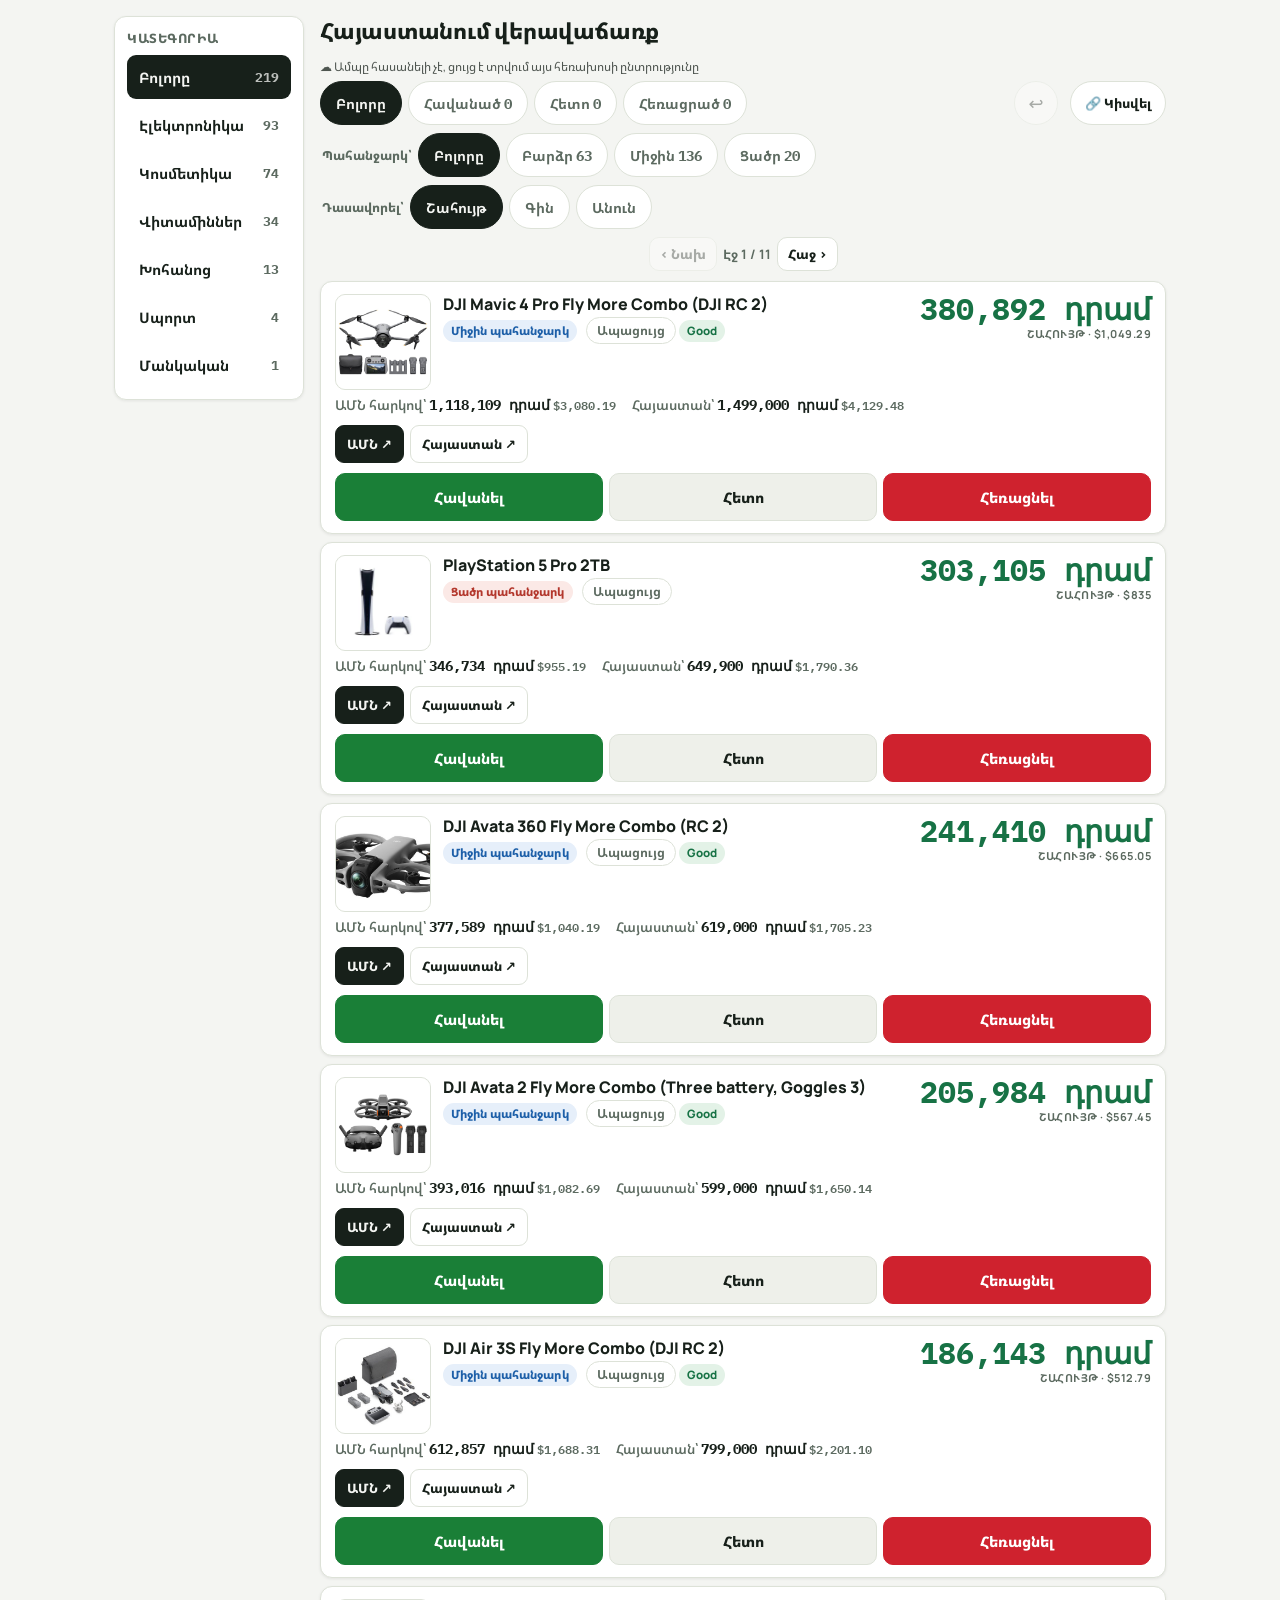
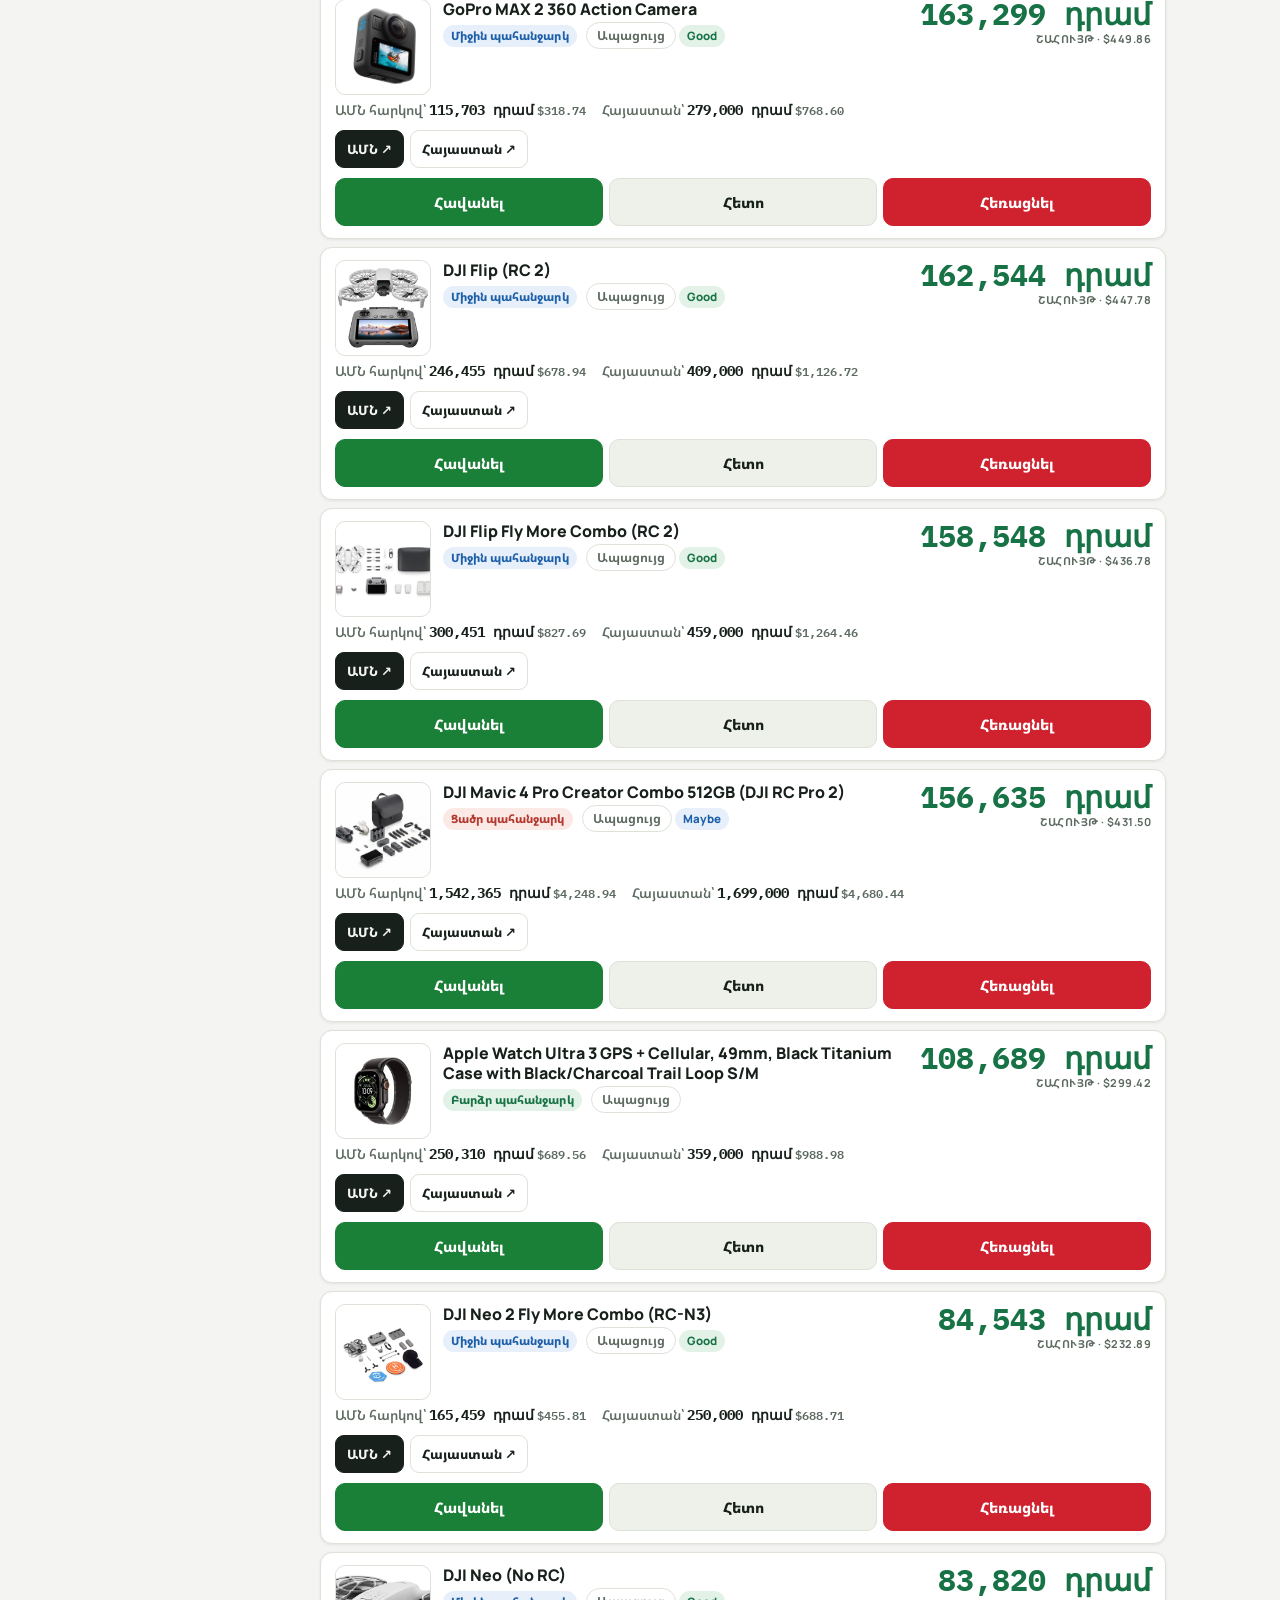
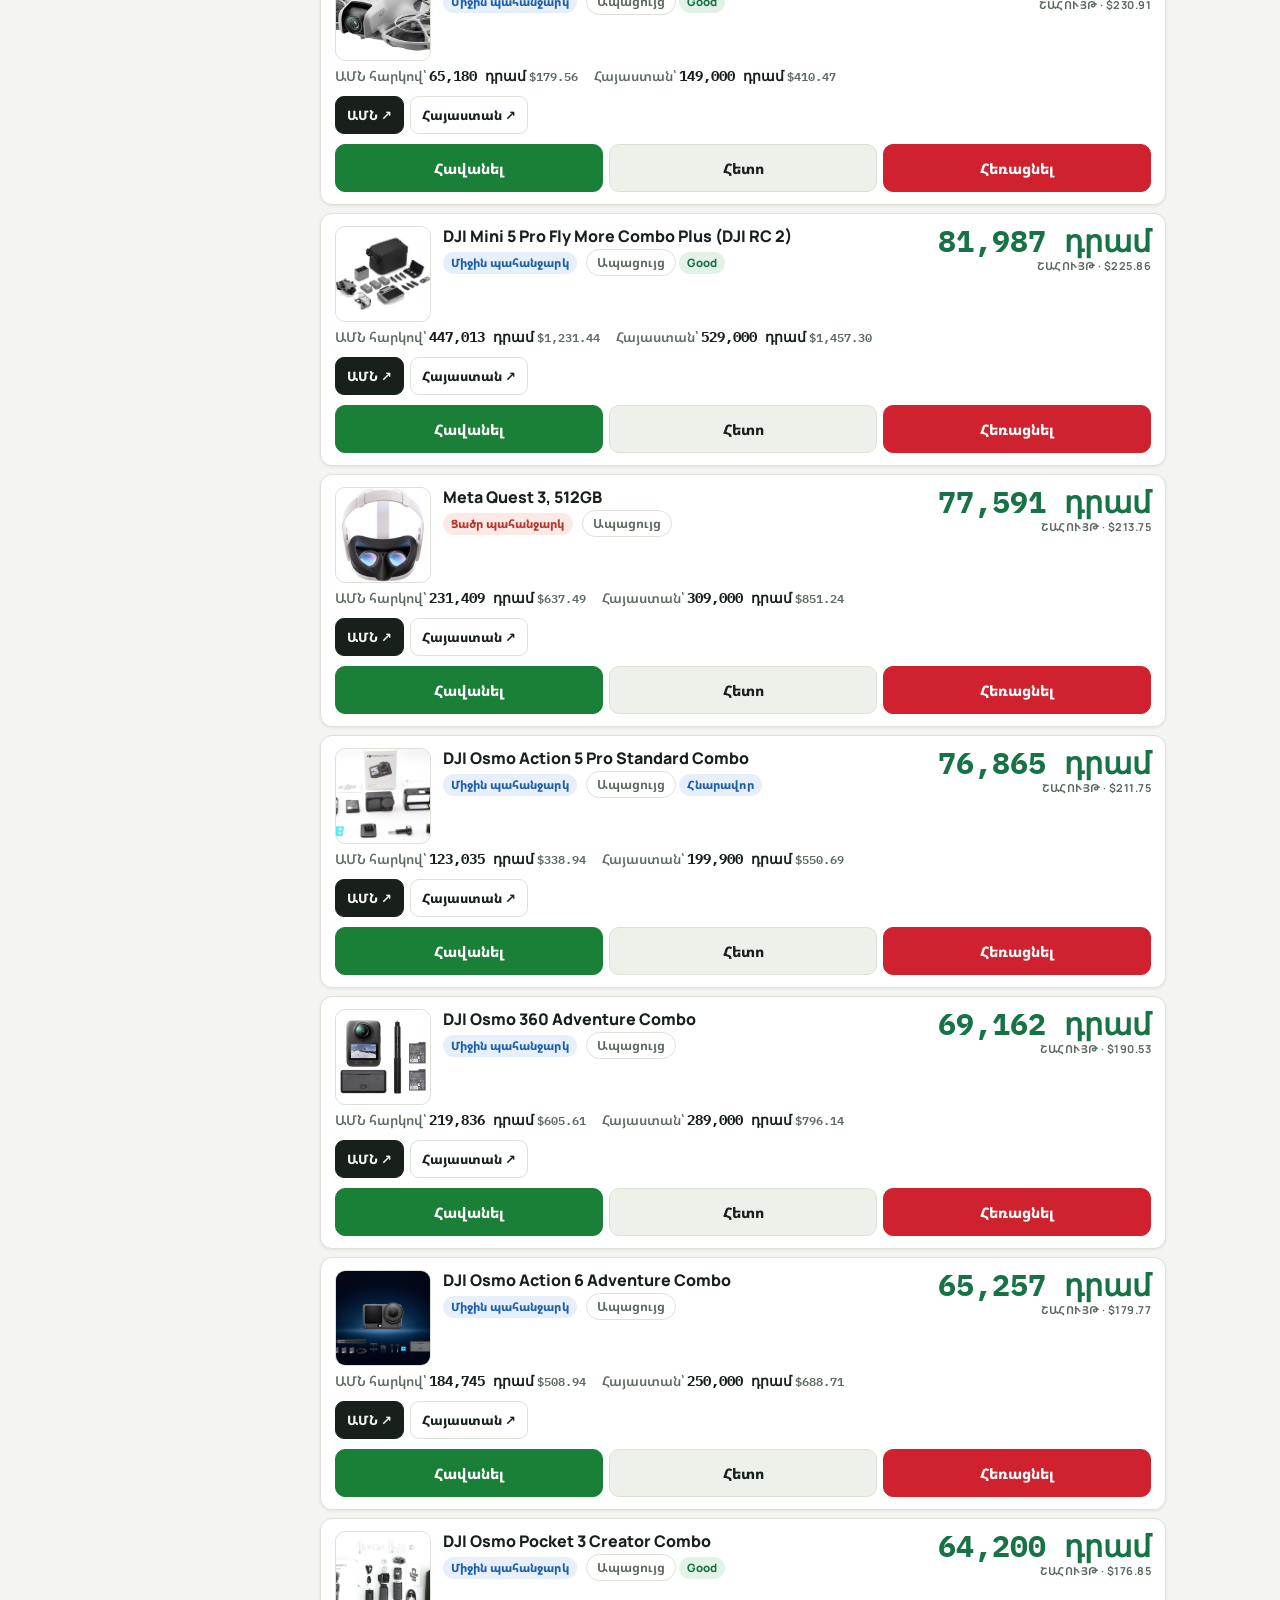
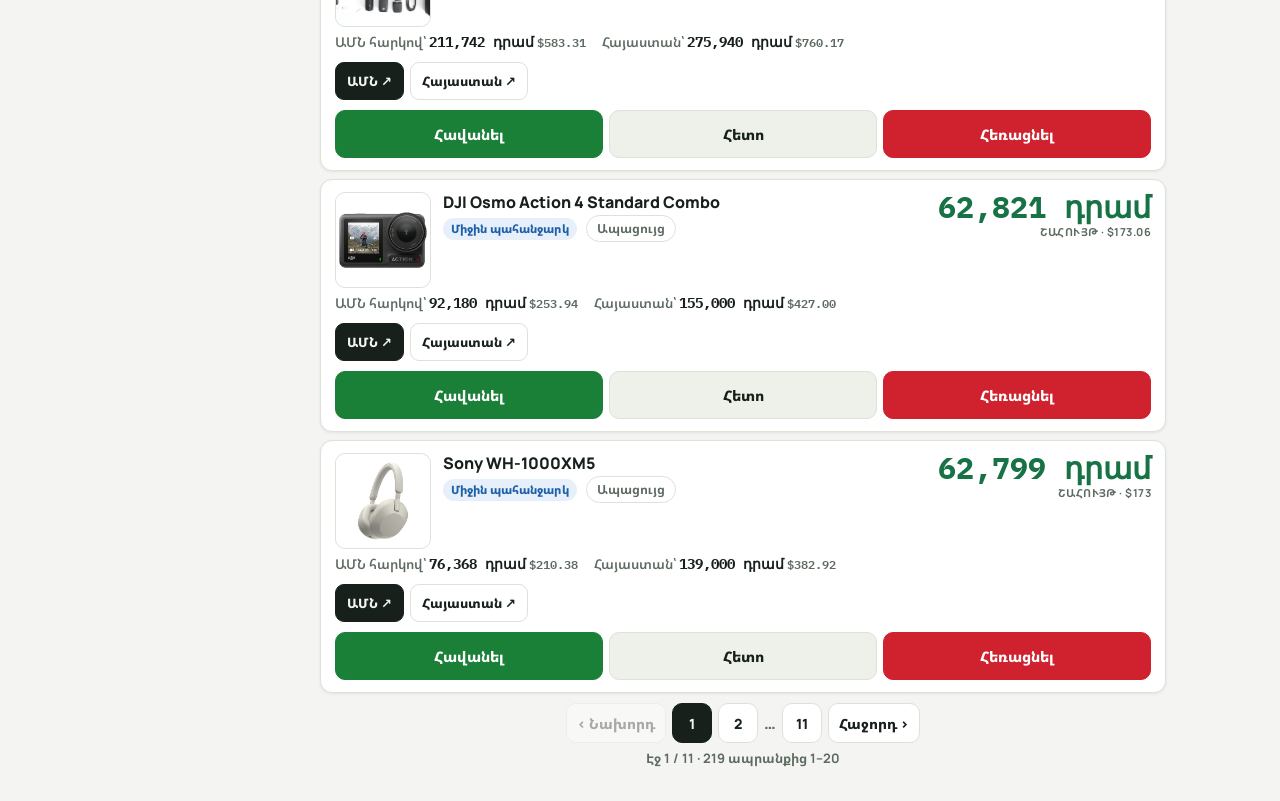
==== commit 2680b941: "Cheap batch #6: 10 more under $100 (VS shimmer lotions x2, Midnight Bloom shimmer mist, Cherry Desir" ====
--- a/armenia-resale/index.html
+++ b/armenia-resale/index.html
@@ -266,7 +266,7 @@
 var DEMAND = {high:"Բարձր պահանջարկ", medium:"Միջին պահանջարկ", low:"Ցածր պահանջարկ"};
 var STATUS_CLASS = {"Good":"good","Maybe":"maybe","Լավ":"good","Հնարավոր":"maybe"};
 
-var IMG = {ps5:"ps5.jpg", xm5:"xm5.jpg", watch:"watch.jpg", switch:"switch.jpg", rayban:"rayban.jpg", ceravepm:"ceravepm.jpg", ceraveeye:"ceraveeye.jpg", ordinary:"ordinary.jpg", vs:"vs.jpg", bbw:"bbw.jpg", bbwnight:"bbwnight.jpg", bbwcherry:"bbwcherry.jpg", vsmistlove:"vs.jpg", ceravecream:"ceravecream.jpg", omega100:"omega100.jpg", coq10:"coq10.jpg", omega50:"omega50.jpg", zinc:"zinc.jpg", melatonin:"melatonin.jpg", d3:"d3.jpg", arginine:"arginine.jpg", glycolic:"glycolic.jpg", hyaluronic:"hyaluronic.jpg", quest3:"quest3.jpg", quest3s:"quest3s.jpg", dji:"dji.jpg", kindle:"kindle.jpg", gopro:"gopro.jpg", laneige:"laneige.jpg", mxmaster:"mxmaster.jpg", bcomplex:"bcomplex.jpg", acidophilus:"acidophilus.jpg", gummies:"gummies.jpg", mandelic:"mandelic.jpg", snail:"snail.jpg", vitc:"vitc.jpg", bojrelief:"bojrelief.jpg", bojaqua:"bojaqua.jpg", arbutin:"arbutin.jpg", bojcalming:"bojcalming.jpg", bojstick:"bojstick.jpg", effaclar:"effaclar.jpg", vsbare:"vsbare.jpg", vslove:"vslove.jpg", vsbombshell:"vsbombshell.jpg", vsaqua:"vsaqua.jpg", vsvelvet:"vsvelvet.jpg", bbwlotion:"bbwlotion.jpg", bbwcream:"bbwcream.jpg", bbwwash:"bbwwash.jpg", bbwglowtion:"bbwglowtion.jpg", bbwbutterfly:"bbwbutterfly.jpg", cerave473:"cerave473.jpg", cerave355:"cerave355.jpg", sdjplay:"sdjplay.jpg", sdjrosa:"sdjrosa.jpg", jblflip6:"jblflip6.jpg", marshall:"marshall.jpg", boseultra:"boseultra.jpg", bosebuds2:"bosebuds2.jpg", boseqc45:"boseqc45.jpg", insta360x5:"insta360x5.jpg", ps5slim:"ps5slim.jpg", dualsense:"dualsense.jpg", watchse40:"watchse40.jpg", watchse44:"watchse44.jpg", watchs11:"watchs11.jpg", airpods4:"airpods4.jpg", venu4:"venu4.jpg", whoop:"whoop.jpg", fenix8:"fenix8.jpg", ipad11:"ipad11.jpg", ipadair256:"ipadair256.jpg", pencilusbc:"pencilusbc.jpg", mxkeys:"mxkeys.jpg", magicmouse:"magicmouse.jpg", adapter20w:"adapter20w.jpg", ipadair128:"ipadair128.jpg", trackpadblk:"trackpad.jpg", avadapter:"avadapter.jpg", magickb13:"magickb13.jpg", razerdeath:"razerdeath.jpg", blueyeti:"blueyeti.jpg", djimicmini:"djimicmini.jpg", owala24:"owala24.jpg", owala40:"owala40.jpg", jjdrainer:"jjdrainer.jpg", jjdrawer:"jjdrawer.jpg", jjhold:"jjhold.jpg", jjnest:"jjnest.jpg", zwpro:"zwpro.jpg", zw1731:"zw1731.jpg", zwallstar:"zwallstar.jpg", jjmilltop:"jjmilltop.jpg", bialetti3:"bialetti3.jpg", bialetti6:"bialetti6.jpg", hrm200:"hrm200.jpg", hrm600:"hrm600.jpg", avent17:"avent.jpg", beatspro:"beatspro.jpg", psportal:"psportal.jpg", instax13:"instax13.jpg", instaxevo:"instaxevo.jpg", instaxliplay:"instaxliplay.jpg", airtag4:"airtag4.jpg", nbiron:"nbiron.jpg", nbglucosamine:"nbglucosamine.jpg", airtag1:"airtag1.jpg", beatssolo4:"beatssolo4.jpg", djiaction5:"djiaction5.jpg", whooppeak:"whooppeak.jpg", dualsenseedge:"dualsenseedge.jpg", ankerprime:"ankerprime.jpg", ultwear:"ultwear.jpg", airpods4nc:"airpods4nc.jpg", nblysine:"nblysine.jpg", solgarcmz:"solgarcmz.jpg", instaxse:"instaxse.jpg", natrolD3:"natrolD3.jpg", solgarZinc:"solgarZinc.jpg", solgarIron:"solgarIron.jpg", solgarVitC:"solgarVitC.jpg", solgarCaMgD3:"solgarCaMgD3.jpg", solgarVitA:"solgarVitA.jpg", solgarK2:"solgarK2.jpg", solgarSelenium:"solgarSelenium.jpg", solgarOmega369:"solgarOmega369.jpg", natrolB12:"natrolB12.jpg", hrmproplus:"hrmproplus.jpg", venu441:"venu441.jpg", fr265:"fr265.jpg", mic2_1:"mic2_1.jpg", mic3_1:"mic3_1.jpg", fr570:"fr570.jpg", action6:"action6.jpg", mxanywhere3s:"mxanywhere3s.jpg", lily2:"lily2.jpg", action4:"action4.jpg", micmini1:"micmini1.jpg", ultra3:"ultra3.jpg", watchs1146:"watchs1146.jpg", solgarMgCitrate:"solgarMgCitrate.jpg", cheirosa62:"cheirosa62.jpg", mic3_2:"mic3_2.jpg", kindlecolor:"kindlecolor.jpg", neo2fmc:"neo2fmc.jpg", pocket3cc:"pocket3cc.jpg", homepodmini:"homepodmini.jpg", beatsbudsplus:"beatsbudsplus.jpg", mini5fmcplus:"mini5fmcplus.jpg", air3sfmc:"air3sfmc.jpg", flipfmc:"flipfmc.jpg", fliprc2:"fliprc2.jpg", neo:"neo.jpg", natrolBiotin:"natrolBiotin.jpg", avata2:"avata2.jpg", mavic4fmc:"mavic4fmc.jpg", avata360:"avata360.jpg", osmo360:"osmo360.jpg", max2:"max2.jpg", go3s:"go3s.jpg", rs5:"rs5.jpg", quest3s256:"quest3s256.jpg", fr970:"fr970.jpg", mavic4cc:"mavic4cc.jpg", ordnmf:"ordnmf.jpg", ordazelaic:"ordazelaic.jpg", ordsalicylic:"ordsalicylic.jpg", ordsqualane:"ordsqualane.jpg", applecase17pm:"applecase17pm.jpg", hrm200xs:"hrm200xs.jpg", vsbombshellmist:"vsbombshellmist.jpg", adapter40w:"adapter40w.jpg", zwillingchef:"zwillingchef.jpg", jarrowcollagen:"jarrowcollagen.jpg", bbvwarmvanilla:"bbwwarmvanilla.png", bbwchampagnetoast:"bbwchampagnetoast.jpg", bbwinthestars:"bbwinthestars.jpg", bbvwarmvanillacream:"bbwwarmvanillacream.jpg", bbwchampagnetoastcream:"bbwchampagnetoastcream.jpg", vspsshimmer:"vspsshimmer.webp", vsvpshimmer:"vsvpshimmer.jpg", vsakshimmer:"vsakshimmer.webp", vscpshimmer:"vscpshimmer.png", k380:"k380.jpg", nmmulti:"nmmulti.jpg", vsteasemist:"vsteasemist.jpg", vsteaselotion:"vsteaselotion.jpg", bbwinstarscream:"bbwinstarscream.jpg", vsamberlotion:"vsamberlotion.jpg", vslovespellshimmer:"vslovespellshimmer.jpg", vsbarevanillashimmer:"vsbarevanillashimmer.jpg", maryruthd3:"maryruthd3.jpg", maryruthtoddler:"maryruthtoddler.jpg", beekeeperskids:"beekeeperskids.jpg", bbwgingham:"bbwgingham.jpg", ordcaffeine:"ordcaffeine.jpg", ordaha:"ordaha.jpg", bbwbutterflymist:"bbwbutterflymist.jpg", vsverysexymist:"vsverysexymist.jpg", vsverysexylotion:"vsverysexylotion.jpg", sdjbumglass:"sdjbumglass.jpg", applecable:"applecable.jpg", appleadapter:"appleadapter.jpg", vsbarevanillashimmerlotion:"vsbarevanillashimmerlotion.jpg", vspuresedshimmerlotion:"vspuresedshimmerlotion.jpg", natrolMelatonin3mg:"natrolMelatonin3mg.jpg", nbCoQ10:"nbCoQ10.jpg", osteoBiFlex:"osteoBiFlex.jpg"};
+var IMG = {ps5:"ps5.jpg", xm5:"xm5.jpg", watch:"watch.jpg", switch:"switch.jpg", rayban:"rayban.jpg", ceravepm:"ceravepm.jpg", ceraveeye:"ceraveeye.jpg", ordinary:"ordinary.jpg", vs:"vs.jpg", bbw:"bbw.jpg", bbwnight:"bbwnight.jpg", bbwcherry:"bbwcherry.jpg", vsmistlove:"vs.jpg", ceravecream:"ceravecream.jpg", omega100:"omega100.jpg", coq10:"coq10.jpg", omega50:"omega50.jpg", zinc:"zinc.jpg", melatonin:"melatonin.jpg", d3:"d3.jpg", arginine:"arginine.jpg", glycolic:"glycolic.jpg", hyaluronic:"hyaluronic.jpg", quest3:"quest3.jpg", quest3s:"quest3s.jpg", dji:"dji.jpg", kindle:"kindle.jpg", gopro:"gopro.jpg", laneige:"laneige.jpg", mxmaster:"mxmaster.jpg", bcomplex:"bcomplex.jpg", acidophilus:"acidophilus.jpg", gummies:"gummies.jpg", mandelic:"mandelic.jpg", snail:"snail.jpg", vitc:"vitc.jpg", bojrelief:"bojrelief.jpg", bojaqua:"bojaqua.jpg", arbutin:"arbutin.jpg", bojcalming:"bojcalming.jpg", bojstick:"bojstick.jpg", effaclar:"effaclar.jpg", vsbare:"vsbare.jpg", vslove:"vslove.jpg", vsbombshell:"vsbombshell.jpg", vsaqua:"vsaqua.jpg", vsvelvet:"vsvelvet.jpg", bbwlotion:"bbwlotion.jpg", bbwcream:"bbwcream.jpg", bbwwash:"bbwwash.jpg", bbwglowtion:"bbwglowtion.jpg", bbwbutterfly:"bbwbutterfly.jpg", cerave473:"cerave473.jpg", cerave355:"cerave355.jpg", sdjplay:"sdjplay.jpg", sdjrosa:"sdjrosa.jpg", jblflip6:"jblflip6.jpg", marshall:"marshall.jpg", boseultra:"boseultra.jpg", bosebuds2:"bosebuds2.jpg", boseqc45:"boseqc45.jpg", insta360x5:"insta360x5.jpg", ps5slim:"ps5slim.jpg", dualsense:"dualsense.jpg", watchse40:"watchse40.jpg", watchse44:"watchse44.jpg", watchs11:"watchs11.jpg", airpods4:"airpods4.jpg", venu4:"venu4.jpg", whoop:"whoop.jpg", fenix8:"fenix8.jpg", ipad11:"ipad11.jpg", ipadair256:"ipadair256.jpg", pencilusbc:"pencilusbc.jpg", mxkeys:"mxkeys.jpg", magicmouse:"magicmouse.jpg", adapter20w:"adapter20w.jpg", ipadair128:"ipadair128.jpg", trackpadblk:"trackpad.jpg", avadapter:"avadapter.jpg", magickb13:"magickb13.jpg", razerdeath:"razerdeath.jpg", blueyeti:"blueyeti.jpg", djimicmini:"djimicmini.jpg", owala24:"owala24.jpg", owala40:"owala40.jpg", jjdrainer:"jjdrainer.jpg", jjdrawer:"jjdrawer.jpg", jjhold:"jjhold.jpg", jjnest:"jjnest.jpg", zwpro:"zwpro.jpg", zw1731:"zw1731.jpg", zwallstar:"zwallstar.jpg", jjmilltop:"jjmilltop.jpg", bialetti3:"bialetti3.jpg", bialetti6:"bialetti6.jpg", hrm200:"hrm200.jpg", hrm600:"hrm600.jpg", avent17:"avent.jpg", beatspro:"beatspro.jpg", psportal:"psportal.jpg", instax13:"instax13.jpg", instaxevo:"instaxevo.jpg", instaxliplay:"instaxliplay.jpg", airtag4:"airtag4.jpg", nbiron:"nbiron.jpg", nbglucosamine:"nbglucosamine.jpg", airtag1:"airtag1.jpg", beatssolo4:"beatssolo4.jpg", djiaction5:"djiaction5.jpg", whooppeak:"whooppeak.jpg", dualsenseedge:"dualsenseedge.jpg", ankerprime:"ankerprime.jpg", ultwear:"ultwear.jpg", airpods4nc:"airpods4nc.jpg", nblysine:"nblysine.jpg", solgarcmz:"solgarcmz.jpg", instaxse:"instaxse.jpg", natrolD3:"natrolD3.jpg", solgarZinc:"solgarZinc.jpg", solgarIron:"solgarIron.jpg", solgarVitC:"solgarVitC.jpg", solgarCaMgD3:"solgarCaMgD3.jpg", solgarVitA:"solgarVitA.jpg", solgarK2:"solgarK2.jpg", solgarSelenium:"solgarSelenium.jpg", solgarOmega369:"solgarOmega369.jpg", natrolB12:"natrolB12.jpg", hrmproplus:"hrmproplus.jpg", venu441:"venu441.jpg", fr265:"fr265.jpg", mic2_1:"mic2_1.jpg", mic3_1:"mic3_1.jpg", fr570:"fr570.jpg", action6:"action6.jpg", mxanywhere3s:"mxanywhere3s.jpg", lily2:"lily2.jpg", action4:"action4.jpg", micmini1:"micmini1.jpg", ultra3:"ultra3.jpg", watchs1146:"watchs1146.jpg", solgarMgCitrate:"solgarMgCitrate.jpg", cheirosa62:"cheirosa62.jpg", mic3_2:"mic3_2.jpg", kindlecolor:"kindlecolor.jpg", neo2fmc:"neo2fmc.jpg", pocket3cc:"pocket3cc.jpg", homepodmini:"homepodmini.jpg", beatsbudsplus:"beatsbudsplus.jpg", mini5fmcplus:"mini5fmcplus.jpg", air3sfmc:"air3sfmc.jpg", flipfmc:"flipfmc.jpg", fliprc2:"fliprc2.jpg", neo:"neo.jpg", natrolBiotin:"natrolBiotin.jpg", avata2:"avata2.jpg", mavic4fmc:"mavic4fmc.jpg", avata360:"avata360.jpg", osmo360:"osmo360.jpg", max2:"max2.jpg", go3s:"go3s.jpg", rs5:"rs5.jpg", quest3s256:"quest3s256.jpg", fr970:"fr970.jpg", mavic4cc:"mavic4cc.jpg", ordnmf:"ordnmf.jpg", ordazelaic:"ordazelaic.jpg", ordsalicylic:"ordsalicylic.jpg", ordsqualane:"ordsqualane.jpg", applecase17pm:"applecase17pm.jpg", hrm200xs:"hrm200xs.jpg", vsbombshellmist:"vsbombshellmist.jpg", adapter40w:"adapter40w.jpg", zwillingchef:"zwillingchef.jpg", jarrowcollagen:"jarrowcollagen.jpg", bbvwarmvanilla:"bbwwarmvanilla.png", bbwchampagnetoast:"bbwchampagnetoast.jpg", bbwinthestars:"bbwinthestars.jpg", bbvwarmvanillacream:"bbwwarmvanillacream.jpg", bbwchampagnetoastcream:"bbwchampagnetoastcream.jpg", vspsshimmer:"vspsshimmer.webp", vsvpshimmer:"vsvpshimmer.jpg", vsakshimmer:"vsakshimmer.webp", vscpshimmer:"vscpshimmer.png", k380:"k380.jpg", nmmulti:"nmmulti.jpg", vsteasemist:"vsteasemist.jpg", vsteaselotion:"vsteaselotion.jpg", bbwinstarscream:"bbwinstarscream.jpg", vsamberlotion:"vsamberlotion.jpg", vslovespellshimmer:"vslovespellshimmer.jpg", vsbarevanillashimmer:"vsbarevanillashimmer.jpg", maryruthd3:"maryruthd3.jpg", maryruthtoddler:"maryruthtoddler.jpg", beekeeperskids:"beekeeperskids.jpg", bbwgingham:"bbwgingham.jpg", ordcaffeine:"ordcaffeine.jpg", ordaha:"ordaha.jpg", bbwbutterflymist:"bbwbutterflymist.jpg", vsverysexymist:"vsverysexymist.jpg", vsverysexylotion:"vsverysexylotion.jpg", sdjbumglass:"sdjbumglass.jpg", applecable:"applecable.jpg", appleadapter:"appleadapter.jpg", vsbarevanillashimmerlotion:"vsbarevanillashimmerlotion.jpg", vspuresedshimmerlotion:"vspuresedshimmerlotion.jpg", natrolMelatonin3mg:"natrolMelatonin3mg.jpg", nbCoQ10:"nbCoQ10.jpg", osteoBiFlex:"osteoBiFlex.jpg", vscpshimmerlotion:"vscpshimmerlotion.jpg", vsvpshimmerlotion:"vsvpshimmerlotion.jpg", vsmidnightbloomshimmer:"vsmidnightbloomshimmer.jpg", vscherrydesiremist:"vscherrydesiremist.jpg", vscherrydesirelotion:"vscherrydesirelotion.jpg", bbwdarkkiss:"bbwdarkkiss.jpg", vsbombshellseductionmist:"vsbombshellseductionmist.jpg", vsbombshellseductionlotion:"vsbombshellseductionlotion.jpg", vspsshimmerset:"vspsshimmerset.jpg", g309:"g309.jpg"};
 
 var PRODUCTS = [
  {id:"ps5", demand:"low", cat:"electronics", name:"PlayStation 5 Pro 2TB", usPrice:899, armAMD:649900, usStore:"PlayStation Direct", armStore:"list.am", usLink:"https://direct.playstation.com/en-us/buy-consoles/playstation5-pro-console", armLink:"https://www.list.am/en/item/24151052"},
@@ -477,7 +477,17 @@
   {id:"vspuresedshimmerlotion", status:"Good", demand:"medium", cat:"beauty", name:"Victoria's Secret Pure Seduction Shimmer Fragrance Lotion, 236ml", usPrice:8.00, armAMD:8000, profitAMD:4915, usStore:"Victoria's Secret", armStore:"Instagram", usLink:"https://www.victoriassecret.com/us/vs/beauty/the-mist-collection", armLink:"https://www.instagram.com/p/Dc2rGdpil0s/", note:"Միայն զեղչով։ $8 գնով 5-ը $40-ով, ստուգել վճարման ժամանակ, արդյոք զեղչը վերաբերում է shimmer լոսյոններին։"},
  {id:"natrolMelatonin3mg", status:"Good", demand:"medium", cat:"vitamins", name:"Natrol Melatonin 3mg Fast Dissolve, Strawberry, 90 tablets", usPrice:10.79, armAMD:10890, profitAMD:6730, usStore:"CVS", armStore:"AlfaPharm", usLink:"https://www.cvs.com/shop/natrol-melatonin-3mg-fast-dissolve-tablets-strawberry-90-ct-prodid-555968", armLink:"https://www.alfapharm.am/en/products/view/melatonin-tab-sublingv-3mg-x-90-natrol-30516"},
  {id:"nbCoQ10", status:"Good", demand:"medium", cat:"vitamins", name:"Nature's Bounty Co Q-10 100mg, 60 softgels", usPrice:67.99, armAMD:34400, profitAMD:8178, usStore:"CVS", armStore:"AlfaPharm", usLink:"https://www.cvs.com/shop/nature-s-bounty-co-q-10-100-mg-softgels-60-ct-prodid-175154", armLink:"https://www.alfapharm.am/en/products/view/koenzim-q10-100mg-n-eichers-baunti-kaps-kh-60-38872", note:"AlfaPharm-ում «caps» է գրված, CVS-ում՝ softgels, նույն Nature's Bounty CoQ10 100մգ 60 հատն է։"},
- {id:"osteoBiFlex", status:"Good", demand:"medium", cat:"vitamins", name:"Osteo Bi-Flex Triple Strength, 120 tablets", usPrice:27.49, armAMD:48500, profitAMD:37897, usStore:"CVS", armStore:"AlfaPharm", usLink:"https://www.cvs.com/shop/osteo-bi-flex-triple-strength-tablets-prodid-1011057?skuId=187588", armLink:"https://www.alfapharm.am/en/products/view/osteo-bi-fleks-tab-kh-120-n-eichers-baunti-41176", note:"CVS-ի գինը հոկտեմբերի 30-ի crawl-ից է, գնելուց առաջ խանութում նորից ստուգել։"}];
+ {id:"osteoBiFlex", status:"Good", demand:"medium", cat:"vitamins", name:"Osteo Bi-Flex Triple Strength, 120 tablets", usPrice:27.49, armAMD:48500, profitAMD:37897, usStore:"CVS", armStore:"AlfaPharm", usLink:"https://www.cvs.com/shop/osteo-bi-flex-triple-strength-tablets-prodid-1011057?skuId=187588", armLink:"https://www.alfapharm.am/en/products/view/osteo-bi-fleks-tab-kh-120-n-eichers-baunti-41176", note:"CVS-ի գինը հոկտեմբերի 30-ի crawl-ից է, գնելուց առաջ խանութում նորից ստուգել։"},
+ {id:"vscpshimmerlotion", status:"Good", demand:"medium", cat:"beauty", name:"Victoria's Secret Coconut Passion Shimmer Fragrance Lotion, 236ml", usPrice:8.00, armAMD:8000, profitAMD:4915, usStore:"Victoria's Secret", armStore:"@vs_gifts1", usLink:"https://www.victoriassecret.com/us/vs/beauty/fragrance-lotions", armLink:"https://www.instagram.com/p/Dc2rGdpil0s/", note:"Միայն զեղչով։ $8 գնով 5-ը $40-ով։ Հոկտեմբերի 29-ի գրառումը գինը կարող է 7 000 դրամ ցույց տալ (շահույթը $10.78)։"},
+ {id:"vsvpshimmerlotion", status:"Good", demand:"medium", cat:"beauty", name:"Victoria's Secret Velvet Petals Shimmer Fragrance Lotion, 236ml", usPrice:8.00, armAMD:8000, profitAMD:4915, usStore:"Victoria's Secret", armStore:"@vs_gifts1", usLink:"https://www.victoriassecret.com/us/vs/beauty/fragrance-lotions", armLink:"https://www.instagram.com/p/Dc2rGdpil0s/", note:"Միայն զեղչով։ $8 գնով 5-ը $40-ով։ Հոկտեմբերի 29-ի գրառումը գինը կարող է 7 000 դրամ ցույց տալ (շահույթը $10.78)։"},
+ {id:"vsmidnightbloomshimmer", status:"Good", demand:"high", cat:"beauty", name:"Victoria's Secret Midnight Bloom Shimmer Fragrance Mist, 250ml", usPrice:8.00, armAMD:8000, profitAMD:4915, usStore:"Victoria's Secret", armStore:"@vs_gifts1", usLink:"https://www.victoriassecret.com/us/vs/beauty/mists?mobileTarget=shop", armLink:"https://www.instagram.com/p/DXdlGVFDBbT/", note:"Միայն զեղչով։ $8 գնով 5-ը $40-ով։"},
+ {id:"vscherrydesiremist", status:"Good", demand:"low", cat:"beauty", name:"Victoria's Secret Cherry Desire Fine Fragrance Mist, 250ml", usPrice:8.00, armAMD:7000, profitAMD:3913, usStore:"Victoria's Secret", armStore:"@beauty_body_bath_shop", usLink:"https://www.victoriassecret.com/us/vs/beauty/mists?mobileTarget=shop", armLink:"https://www.instagram.com/p/DcDQlvdO2cL/", note:"Միայն զեղչով։ $8 գնով 5-ը $40-ով, վճարելիս ստուգել։"},
+ {id:"vscherrydesirelotion", status:"Good", demand:"low", cat:"beauty", name:"Victoria's Secret Cherry Desire Fragrance Lotion, 236ml", usPrice:8.00, armAMD:7000, profitAMD:3913, usStore:"Victoria's Secret", armStore:"@beauty_body_bath_shop", usLink:"https://www.victoriassecret.com/us/vs/beauty/fragrance-lotions", armLink:"https://www.instagram.com/p/DcDQlvdO2cL/", note:"Միայն զեղչով։ $8 գնով 5-ը $40-ով, վճարելիս ստուգել։"},
+ {id:"bbwdarkkiss", demand:"medium", cat:"beauty", name:"Bath & Body Works Dark Kiss Fine Fragrance Mist, 8 oz", usPrice:9.48, armAMD:7900, profitAMD:4243, usStore:"Bath & Body Works", armStore:"@fesco_cosmetics", usLink:"https://www.bathandbodyworks.com/p/dark-kiss-fine-fragrance-mist-026727035.html?cgid=body-care&bvstate=pg:5/ct:r", armLink:"https://www.instagram.com/reel/DXuVBtSk-iV/", note:"Միայն զեղչով։ Buy 3 Get 3 Free ($9.48 մեկը), ավարտվում է նոյեմբերի 12-ին առավոտյան։ 7 900 դրամը բոլոր միսթերի ընդհանուր գինն է։"},
+ {id:"vsbombshellseductionmist", demand:"medium", cat:"beauty", name:"Victoria's Secret Bombshell Seduction Fine Fragrance Mist, 250ml", usPrice:15.00, armAMD:10000, profitAMD:4214, usStore:"Victoria's Secret", armStore:"@vs_bbw_yerevan", usLink:"https://www.victoriassecret.com/us/vs/beauty/mist-and-lotion-offer", armLink:"https://www.instagram.com/p/DbPEkQtscuf/", note:"Միայն զեղչով։ $15 անդամների գնով, ցուցակային $25 գնով շահույթը միայն $0.99 է։"},
+ {id:"vsbombshellseductionlotion", demand:"medium", cat:"beauty", name:"Victoria's Secret Bombshell Seduction Fine Fragrance Lotion, 250ml", usPrice:15.00, armAMD:10000, profitAMD:4214, usStore:"Victoria's Secret", armStore:"@vs_bbw_yerevan", usLink:"https://www.victoriassecret.com/us/vs/beauty/mist-and-lotion-offer", armLink:"https://www.instagram.com/p/DbPEkQtscuf/", note:"Միայն զեղչով։ $15 անդամների գնով, ցուցակային $25 գնով շահույթը միայն $0.99 է։"},
+ {id:"vspsshimmerset", status:"Maybe", demand:"medium", cat:"beauty", name:"Victoria's Secret Pure Seduction Shimmer Fragrance Mist + Lotion Set", usPrice:16.00, armAMD:16000, profitAMD:9830, usStore:"Victoria's Secret", armStore:"@vs_gifts1", usLink:"https://www.victoriassecret.com/us/vs/beauty/mists?mobileTarget=shop", armLink:"https://www.instagram.com/p/DVDYd3aiAxQ/", note:"Միայն զեղչով։ $8+$8, ցուցակային գնով շահույթը միայն $1.69 է։ Գինը 9 ամսվա է։"},
+ {id:"g309", status:"Good", demand:"medium", cat:"electronics", name:"Logitech G309 LIGHTSPEED Wireless Gaming Mouse, Black", usPrice:59.99, armAMD:39900, profitAMD:16763, usStore:"Best Buy", armStore:"Zigzag", usLink:"https://www.bestbuy.com/product/logitech-g309-lightspeed-lightweight-wireless-optical-gaming-mouse-with-hero-25k-sensor-wireless-white/J7H7ZYGGWG", armLink:"https://www.zigzag.am/en/shop-by-brand/logitech", note:"ԱՄՆ հղումը սպիտակ տարբերակի էջն է, սևը նույն ցուցակն է $59.99-ով։ Հայաստանի գինը Zigzag-ի բրենդի էջից է, խանութում նորից ստուգել։"}];
 var PROOFS = {"ps5":{"t":"Պահանջարկը ցածր է։\n\nlist.am-ում 1 հայտարարություն է գտնվել՝ 649 900 դրամ, մյուս կնքված առաջարկները՝ 529 000–539 000 դրամ։","l":[["list.am","https://www.list.am/en/item/24151052"]]},"xm5":{"t":"Պահանջարկը միջին է։\n\nlist.am-ում 1 հայտարարություն է գտնվել՝ 139 000 դրամ։","l":[["list.am","https://www.list.am/en/item/20923546"]]},"watch":{"t":"Պահանջարկը բարձր է։\n\nlist.am-ում 1 հայտարարություն է գտնվել՝ 359 900 դրամ։","l":[["list.am","https://www.list.am/en/item/995283925"]]},"switch":{"t":"Պահանջարկը բարձր է։\n\nlist.am-ում 2 հայտարարություն է գտնվել՝ 219 000–249 000 դրամ։","l":[["list.am","https://www.list.am/en/item/22681076"]]},"rayban":{"t":"Պահանջարկը միջին է։\n\nlist.am-ում 1 հայտարարություն է գտնվել՝ 199 000 դրամ։","l":[["list.am","https://www.list.am/en/item/23589895"]]},"ceravepm":{"t":"Պահանջարկը միջին է։\n\nInstagram-ում 1 հրապարակում է գտնվել՝ @gloweetee.cosmetics՝ 11 700 դրամ։","l":[["@gloweetee.cosmetics","https://www.instagram.com/p/DVGCzwyjICM/"]]},"ceraveeye":{"t":"Պահանջարկը միջին է։\n\nInstagram-ում 1 հրապարակում է գտնվել՝ @gloweetee.cosmetics՝ 11 500 դրամ։","l":[["@gloweetee.cosmetics","https://www.instagram.com/p/DVBKBXgja2W/"]]},"ordinary":{"t":"Պահանջարկը բարձր է։\n\nInstagram-ում 2 խանութ է գտնվել՝ 4 900–5 500 դրամ։","l":[["@beautybee.am","https://www.instagram.com/reel/DWNuJnbDODu/"]]},"vs":{"t":"Պահանջարկը բարձր է։\n\nInstagram-ում 1 հրապարակում է գտնվել՝ @beauty_body_bath_shop՝ 7 000 դրամ։","l":[["@beauty_body_bath_shop","https://www.instagram.com/p/DcDQlvdO2cL/"]]},"vsmistlove":{"t":"Պահանջարկը բարձր է։\n\nInstagram-ում 1 հրապարակում է գտնվել՝ @beauty_body_bath_shop՝ 7 000 դրամ։","l":[["@beauty_body_bath_shop","https://www.instagram.com/p/DcDQlvdO2cL/"]]},"bbw":{"t":"Պահանջարկը բարձր է։\n\nInstagram-ում 1 հրապարակում է գտնվել՝ @fesco_cosmetics՝ 7 900 դրամ։","l":[["@fesco_cosmetics","https://www.instagram.com/reel/DXuVBtSk-iV/"]]},"bbwnight":{"t":"Պահանջարկը բարձր է։\n\nInstagram-ում 1 հրապարակում է գտնվել՝ @fesco_cosmetics՝ 7 900 դրամ։","l":[["@fesco_cosmetics","https://www.instagram.com/reel/DXuVBtSk-iV/"]]},"bbwcherry":{"t":"Պահանջարկը բարձր է։\n\nInstagram-ում 1 հրապարակում է գտնվել՝ @fesco_cosmetics՝ 7 900 դրամ։","l":[["@fesco_cosmetics","https://www.instagram.com/reel/DXuVBtSk-iV/"]]},"ceravecream":{"t":"Պահանջարկը միջին է։\n\nԱպացույց չկա, Հայաստանի գինը չի հաստատվել, հայտարարությունների քանակը հայտնի չէ։","l":[]},"omega100":{"t":"Պահանջարկը ցածր է։\n\nAlfaPharm-ում պահեստում է՝ 48 000 դրամ, list.am-ում հայտարարություն չկա։","l":[["AlfaPharm","https://www.alfapharm.am/en/products/view/omega-3-kaps-950mg-kh-100-solgar-epk53-dgk39-8-31939"]]},"coq10":{"t":"Պահանջարկը միջին է։\n\nՊահեստում է AlfaPharm-ում՝ 28 250 դրամ։ Հայտարարությունների քանակը չի հաշվվել։","l":[["AlfaPharm","https://www.alfapharm.am/en/products/view/koenzim-q10-100mg-kaps-kh-120-29128"]]},"omega50":{"t":"Պահանջարկը միջին է։\n\nՊահեստում է AlfaPharm-ում՝ 28 400 դրամ։ Հայտարարությունների քանակը չի հաշվվել։","l":[["AlfaPharm","https://www.alfapharm.am/en/products/view/omega-3-kaps-950mg-kh-50-epk53-dgk39-8-solgar-31940"]]},"zinc":{"t":"Պահանջարկը ցածր է։\n\nAlfaPharm-ում պահեստում է՝ 18 000 դրամ, list.am-ում 1 առաջարկ՝ 5 000 դրամ։","l":[["AlfaPharm","https://www.alfapharm.am/en/products/view/tsinka-pikolinat-kaps-50mg-kh-120-36598"]]},"melatonin":{"t":"Պահանջարկը միջին է։\n\nՊահեստում է AlfaPharm-ում՝ 15 800 դրամ։ Հայտարարությունների քանակը չի հաշվվել։","l":[["AlfaPharm","https://www.alfapharm.am/en/products/view/melatonin-tab-sublingv-10mg-x-60-natrol-30515"]]},"d3":{"t":"Պահանջարկը բարձր է։\n\nՊահեստում է AlfaPharm-ում՝ 14 500 դրամ։ Հայտարարությունների քանակը չի հաշվվել։","l":[["AlfaPharm","https://www.alfapharm.am/en/products/view/vitamin-d3-5000-me-kaps-kh-180-25757"]]},"arginine":{"t":"Պահանջարկը ցածր է։\n\nՊահեստում է AlfaPharm-ում՝ 26 400 դրամ։ Հայտարարությունների քանակը չի հաշվվել։","l":[["AlfaPharm","https://www.alfapharm.am/en/products/view/l-arginin-n-eichers-baunti-tab-1000mg-kh-50-38910"]]},"glycolic":{"t":"Պահանջարկը միջին է։\n\nInstagram-ում միայն 1 հրապարակում է գտնվել՝ 10 500 դրամ։","l":[["Instagram","https://www.instagram.com/reel/DUQdc6PDGG_/"]]},"hyaluronic":{"t":"Պահանջարկը միջին է։\n\nInstagram-ում միայն 1 հրապարակում է գտնվել՝ 6 700 դրամ։","l":[["Instagram","https://www.instagram.com/p/DTcRkjRDTFP/"]]},"quest3":{"t":"Պահանջարկը ցածր է։\n\nlist.am-ում 1 հայտարարություն է գտնվել՝ MG Mobile՝ 309 000 դրամ։","l":[["MG Mobile","https://www.list.am/en/item/23992142"]]},"quest3s":{"t":"Պահանջարկը միջին է։\n\nlist.am-ում 1 հայտարարություն է գտնվել՝ ICase Mobile՝ 169 000 դրամ։","l":[["ICase Mobile","https://www.list.am/en/item/24055972"]]},"dji":{"t":"Պահանջարկը միջին է։\n\nlist.am-ում 1 հայտարարություն է գտնվել՝ Black Store Mobile՝ 190 000 դրամ։","l":[["Black Store Mobile","https://www.list.am/en/item/23815209"]]},"kindle":{"t":"Պահանջարկը ցածր է։\n\nlist.am-ում 1 հայտարարություն է գտնվել՝ MG Mobile՝ 95 000 դրամ։","l":[["MG Mobile","https://www.list.am/en/item/22258041"]]},"gopro":{"t":"Պահանջարկը միջին է։\n\nlist.am-ում 1 հայտարարություն է գտնվել՝ YerevanMobile՝ 179 000 դրամ։","l":[["YerevanMobile","https://www.list.am/en/item/23154361"]]},"mxmaster":{"t":"Պահանջարկը ցածր է։\n\nlist.am-ում 1 հայտարարություն է գտնվել՝ Smart Store Sayat-Nova՝ 49 900 դրամ։","l":[["Smart Store Sayat-Nova","https://www.list.am/en/item/17044642"]]},"laneige":{"t":"Պահանջարկը միջին է։\n\nlist.am-ում 1 հայտարարություն է գտնվել՝ Sirun Ankyun Korean care՝ 10 900 դրամ։","l":[["Sirun Ankyun Korean care","https://www.list.am/en/item/22882462"]]},"bcomplex":{"t":"Պահանջարկը միջին է։\n\nՊահեստում է AlfaPharm-ում՝ 16 000 դրամ։ Հայտարարությունների քանակը չի հաշվվել։","l":[["AlfaPharm","https://www.alfapharm.am/en/products/view/b-kompleks-solgar-kaps-kh-50-24490"]]},"acidophilus":{"t":"Պահանջարկը միջին է։\n\nՊահեստում է ABAPharm-ում՝ 13 300 դրամ։ Հայտարարությունների քանակը չի հաշվվել։","l":[["ABAPharm","https://www.abapharm.am/en/products/023075"]]},"gummies":{"t":"Պահանջարկը բարձր է։\n\nInstagram-ում 1 հրապարակում է գտնվել՝ 7 000 դրամ։","l":[["Instagram","https://www.instagram.com/p/DX418a8jGu6/"]]},"mandelic":{"t":"Պահանջարկը բարձր է։\n\nInstagram-ում 1 հրապարակում է գտնվել՝ 6 700 դրամ։","l":[["Instagram","https://www.instagram.com/p/DTsQYDjjVpa/"]]},"snail":{"t":"Պահանջարկը բարձր է։\n\nInstagram-ում 1 հրապարակում է գտնվել՝ 12 500 դրամ։","l":[["Instagram","https://www.instagram.com/reel/DE9qilOMT7g/"]]},"vitc":{"t":"Պահանջարկը բարձր է։\n\nInstagram-ում 1 հրապարակում է գտնվել՝ 6 500 դրամ։","l":[["Instagram","https://www.instagram.com/p/DTVOLVMAhJ0/"]]},"bojrelief":{"t":"Պահանջարկը բարձր է։\n\nInstagram-ում 1 հրապարակում է գտնվել՝ 10 500 դրամ։","l":[["Instagram","https://www.instagram.com/reel/DZaNrPMK8nb/"]]},"bojaqua":{"t":"Պահանջարկը բարձր է։\n\nInstagram-ում 1 հրապարակում է գտնվել՝ 10 500 դրամ։","l":[["Instagram","https://www.instagram.com/reel/DZaNrPMK8nb/"]]},"arbutin":{"t":"Պահանջարկը բարձր է։\n\nInstagram-ում 1 հրապարակում է գտնվել՝ 7 650 դրամ։","l":[["Instagram","https://www.instagram.com/reel/DSsOIIOgoUo/"]]},"bojcalming":{"t":"Պահանջարկը միջին է։\n\nInstagram-ում 1 հրապարակում է գտնվել՝ 9 500 դրամ։","l":[["Instagram","https://www.instagram.com/p/DZGC4sgiiWk/"]]},"bojstick":{"t":"Պահանջարկը միջին է։\n\nInstagram-ում 1 հրապարակում է գտնվել՝ 9 500 դրամ։","l":[["Instagram","https://www.instagram.com/p/DZGAIfOCpaI/"]]},"effaclar":{"t":"Պահանջարկը բարձր է։\n\nՊահեստում է ABAPharm-ում՝ 12 300 դրամ։ Հայտարարությունների քանակը չի հաշվվել։","l":[["ABAPharm","https://www.abapharm.am/en/products/000595"]]},"vsbare":{"t":"Պահանջարկը բարձր է։\n\nInstagram-ում 1 հրապարակում է գտնվել՝ 7 990 դրամ։","l":[["Instagram","https://www.instagram.com/p/DbgNIj6DcwD/"]]},"vslove":{"t":"Պահանջարկը բարձր է։\n\nInstagram-ում 1 հրապարակում է գտնվել՝ 7 000 դրամ։","l":[["Instagram","https://www.instagram.com/p/DfE8ZH3CKzg/"]]},"vsbombshell":{"t":"Պահանջարկը միջին է։\n\nInstagram-ում 1 հրապարակում է գտնվել՝ 15 000 դրամ։","l":[["Instagram","https://www.instagram.com/p/DbtaJVbsClJ/"]]},"vsaqua":{"t":"Պահանջարկը միջին է։\n\nInstagram-ում 1 հրապարակում է գտնվել՝ 13 000 դրամ։","l":[["Instagram","https://www.instagram.com/p/DcOGeMNN0Cr/"]]},"vsvelvet":{"t":"Պահանջարկը միջին է։\n\nInstagram-ում 1 հրապարակում է գտնվել՝ 13 000 դրամ։","l":[["Instagram","https://www.instagram.com/p/DbtUsIGtL9J/"]]},"bbwlotion":{"t":"Պահանջարկը բարձր է։\n\nInstagram-ում 1 հրապարակում է գտնվել՝ 6 500 դրամ։","l":[["Instagram","https://www.instagram.com/reel/DXuVBtSk-iV/"]]},"bbwcream":{"t":"Պահանջարկը բարձր է։\n\nInstagram-ում 1 հրապարակում է գտնվել՝ 6 500 դրամ։","l":[["Instagram","https://www.instagram.com/reel/DXuVBtSk-iV/"]]},"bbwwash":{"t":"Պահանջարկը բարձր է։\n\nInstagram-ում 1 հրապարակում է գտնվել՝ 6 500 դրամ։","l":[["Instagram","https://www.instagram.com/p/DSpwoPsjFnD/"]]},"bbwglowtion":{"t":"Պահանջարկը միջին է։\n\nInstagram-ում 1 հրապարակում է գտնվել՝ 6 500 դրամ։","l":[["Instagram","https://www.instagram.com/reel/DXuVBtSk-iV/"]]},"bbwbutterfly":{"t":"Պահանջարկը միջին է։\n\nInstagram-ում 1 հրապարակում է գտնվել՝ 10 900 դրամ։","l":[["Instagram","https://www.instagram.com/p/DcwETl8t9rj/"]]},"cerave473":{"t":"Պահանջարկը բարձր է։\n\nInstagram-ում 1 հրապարակում է գտնվել՝ 13 500 դրամ։","l":[["Instagram","https://www.instagram.com/p/DU6FtdfjaSN/"]]},"cerave355":{"t":"Պահանջարկը բարձր է։\n\nInstagram-ում 1 հրապարակում է գտնվել՝ 11 500 դրամ։","l":[["Instagram","https://www.instagram.com/p/DU6FtdfjaSN/"]]},"sdjplay":{"t":"Պահանջարկը բարձր է։\n\nInstagram-ում 1 հրապարակում է գտնվել՝ 16 900 դրամ։","l":[["Instagram","https://www.instagram.com/p/DWT0-W4DGhz/"]]},"sdjrosa":{"t":"Պահանջարկը միջին է։\n\nInstagram-ում 1 հրապարակում է գտնվել՝ 14 500 դրամ։","l":[["Instagram","https://www.instagram.com/p/DTfAkv_jFlZ/"]]},"jblflip6":{"t":"Պահանջարկը բարձր է։\n\nlist.am-ում 3 հայտարարություն է գտնվել՝ 42 000–54 000 դրամ։","l":[["list.am","https://www.list.am/en/item/995146690"]]},"marshall":{"t":"Պահանջարկը միջին է։\n\nlist.am-ում 1 հայտարարություն է գտնվել՝ 76 000 դրամ։","l":[["list.am","https://www.list.am/en/item/995115408"]]},"boseultra":{"t":"Պահանջարկը բարձր է։\n\nlist.am-ում 1 հայտարարություն է գտնվել՝ 175 000 դրամ։","l":[["list.am","https://www.list.am/en/item/995142532"]]},"bosebuds2":{"t":"Պահանջարկը միջին է։\n\nlist.am-ում 1 հայտարարություն է գտնվել՝ 99 000 դրամ։","l":[["list.am","https://www.list.am/en/item/24195394"]]},"boseqc45":{"t":"Պահանջարկը բարձր է։\n\nlist.am-ում 1 հայտարարություն է գտնվել՝ 109 000 դրամ։","l":[["list.am","https://www.list.am/en/item/24248698"]]},"insta360x5":{"t":"Պահանջարկը միջին է։\n\nInstagram-ում 1 հրապարակում է գտնվել՝ 229 000 դրամ։","l":[["Instagram","https://www.instagram.com/p/DZMU5l8oZiM/"]]},"ps5slim":{"t":"Պահանջարկը բարձր է։\n\nlist.am-ում 1 հայտարարություն է գտնվել՝ 299 000 դրամ (խաղերով փաթեթ)։","l":[["list.am","https://www.list.am/en/item/24190290"]]},"dualsense":{"t":"Պահանջարկը բարձր է։\n\nlist.am-ում մի քանի հայտարարություն է գտնվել, սովորաբար 29 900 դրամ։","l":[["list.am","https://www.list.am/en/item/21080038"]]},"watchse40":{"t":"Պահանջարկը բարձր է։\n\niSpace-ում պահեստում է՝ 109 900 դրամ, list.am-ում 8+ վաճառող՝ 99 900–119 000 դրամ։","l":[["iSpace","https://ispace.am/en/product/apple-watch-se-gps-gen3-midnight-sport-band-sm-40mm-midnight-meh94rk-a"]]},"watchse44":{"t":"Պահանջարկը բարձր է։\n\nlist.am-ում մի քանի հայտարարություն է գտնվել՝ 113 000–129 000 դրամ։","l":[["list.am","https://www.list.am/en/item/23991250"]]},"watchs11":{"t":"Պահանջարկը բարձր է։\n\nlist.am-ում 1 հայտարարություն է գտնվել՝ 153 000 դրամ։","l":[["list.am","https://www.list.am/en/item/995107126"]]},"airpods4":{"t":"Պահանջարկը բարձր է։\n\n4 վաճառող է գտնվել՝ 61 000–85 900 դրամ։","l":[["Instagram / Max Mobile","https://www.instagram.com/p/Deb9sLeIlbO/"]]},"venu4":{"t":"Պահանջարկը միջին է։\n\nՊահեստում է garmin.am-ում՝ 239 000 դրամ։ Հայտարարությունների քանակը չի հաշվվել։","l":[["garmin.am","https://garmin.am/en/product/2509/venu-4-45mm-gray"]]},"whoop":{"t":"Պահանջարկը միջին է։\n\nՊահեստում է YerevanMobile-ում՝ 179 000 դրամ։ Հայտարարությունների քանակը չի հաշվվել։","l":[["YerevanMobile","https://www.yerevanmobile.am/en/whoop-life-mg.html"]]},"fenix8":{"t":"Պահանջարկը միջին է։\n\nՊահեստում է garmin.am-ում՝ 478 800 դրամ։ Հայտարարությունների քանակը չի հաշվվել։","l":[["garmin.am","https://garmin.am/en/product/2413/fenix-8-47-mm-amoled-010-02904-40-en"]]},"ipad11":{"t":"Պահանջարկը բարձր է։\n\nlist.am-ում մի քանի հայտարարություն է գտնվել՝ 182 000–199 900 դրամ։","l":[["list.am","https://www.list.am/en/item/24243263"]]},"ipadair256":{"t":"Պահանջարկը միջին է։\n\nlist.am-ում 2 հայտարարություն է գտնվել՝ 375 000–389 000 դրամ։","l":[["list.am","https://www.list.am/en/item/995137107"]]},"pencilusbc":{"t":"Պահանջարկը բարձր է։\n\n2 խանութում պահեստում է՝ iSpace՝ 43 900 դրամ, YerevanMobile՝ 50 000 դրամ։","l":[["iSpace","https://ispace.am/"]]},"mxkeys":{"t":"Պահանջարկը միջին է։\n\nlist.am-ում 1 հայտարարություն է գտնվել՝ 54 900 դրամ։","l":[["list.am","https://www.list.am/en/item/18835541"]]},"magicmouse":{"t":"Պահանջարկը միջին է։\n\nՊահեստում է iSpace-ում՝ 38 900 դրամ, list.am-ում հայտարարություն չկա։","l":[["iSpace","https://ispace.am/"]]},"adapter20w":{"t":"Պահանջարկը միջին է։\n\nՊահեստում է YerevanMobile-ում՝ 15 000 դրամ, list.am-ում միայն էժան ոչ օրիգինալ առաջարկներ կան։","l":[["YerevanMobile","https://www.yerevanmobile.am/"]]},"ipadair128":{"t":"Պահանջարկը միջին է։\n\nlist.am-ում 1 հայտարարություն է գտնվել՝ 299 000 դրամ։","l":[["list.am","https://www.list.am/en/item/995167102"]]},"trackpadblk":{"t":"Պահանջարկը միջին է։\n\nՊահեստում է iSpace-ում՝ 73 900 դրամ, list.am-ում հայտարարություն չկա։","l":[["iSpace","https://ispace.am/"]]},"avadapter":{"t":"Պահանջարկը միջին է։\n\nՊահեստում է iSpace-ում՝ 47 900 դրամ, list.am-ում հայտարարություն չկա։","l":[["iSpace","https://ispace.am/"]]},"magickb13":{"t":"Պահանջարկը ցածր է։\n\nՊահեստում է iSpace-ում՝ 192 900 դրամ, list.am-ում հայտարարություն չկա։","l":[["iSpace","https://ispace.am/"]]},"razerdeath":{"t":"Պահանջարկը միջին է։\n\nlist.am-ում միայն 1 հայտարարություն է գտնվել՝ 77 000 դրամ։","l":[["list.am","https://www.list.am/en/item/24190157"]]},"blueyeti":{"t":"Պահանջարկը միջին է։\n\nlist.am-ում միայն 1 հայտարարություն է գտնվել՝ 82 000 դրամ (օգտագործված)։","l":[["list.am","https://www.list.am/en/item/995162537"]]},"djimicmini":{"t":"Պահանջարկը միջին է։\n\nlist.am-ում 6–8 հայտարարություն է գտնվել՝ 38 000–65 000 դրամ։","l":[["list.am","https://www.list.am/en/item/995125840"]]},"owala24":{"t":"Պահանջարկը միջին է։\n\nInstagram-ում 1 հրապարակում է գտնվել՝ 14 000 դրամ։","l":[["Instagram","https://www.instagram.com/reel/Dd_ZA7ORnMS/"]]},"owala40":{"t":"Պահանջարկը միջին է։\n\nFacebook-ում 1 հրապարակում է գտնվել՝ 18 000 դրամ։","l":[["Facebook","https://www.facebook.com/reel/1530108485423337/"]]},"jjdrainer":{"t":"Պահանջարկը միջին է։\n\nՊահեստում է buy.am-ում՝ 19 900 դրամ։ Հայտարարությունների քանակը չի հաշվվել։","l":[["buy.am","https://buy.am/en/products/luxus-haus/cutlery-drainer-joseph-joseph/sw57248"]]},"jjdrawer":{"t":"Պահանջարկը միջին է։\n\nՊահեստում է buy.am-ում՝ 15 900 դրամ։ Հայտարարությունների քանակը չի հաշվվել։","l":[["buy.am","https://buy.am/en/products/luxus-haus/drawerstore-cutlery-organizer-joseph-joseph/sw57268"]]},"jjhold":{"t":"Պահանջարկը միջին է։\n\nՊահեստում է buy.am-ում՝ 24 500 դրամ։ Հայտարարությունների քանակը չի հաշվվել։","l":[["buy.am","https://buy.am/en/products/luxus-haus/kitchen-roll-holder-joseph-joseph/sw57245"]]},"jjnest":{"t":"Պահանջարկը միջին է։\n\nFacebook-ում 1 հրապարակում է գտնվել՝ 25 500 դրամ։","l":[["Facebook","https://www.facebook.com/reel/1231774105229041/"]]},"zwpro":{"t":"Պահանջարկը միջին է։\n\nՊահեստում է zwilling.am-ում՝ 42 500 դրամ։ Հայտարարությունների քանակը չի հաշվվել։","l":[["zwilling.am","https://zwilling.am/en/product/zwilling-%d5%af%d5%ac%d5%ba%d5%a5%d5%ac%d5%b8%d6%82-%d5%a4%d5%a1%d5%b6%d5%a1%d5%af-10-%d5%bd%d5%b4-38400-101-0/"]]},"zw1731":{"t":"Պահանջարկը ցածր է։\n\nՊահեստում է zwilling.am-ում՝ 158 000 դրամ, միայն 1 հատ է մնացել։","l":[["zwilling.am","https://zwilling.am/en/product/zwilling-twin-1731-paring-knife-10-cm-brown-31860-101-2/"]]},"zwallstar":{"t":"Պահանջարկը միջին է։\n\nՊահեստում է zwilling.am-ում՝ 61 900 դրամ։ Հայտարարությունների քանակը չի հաշվվել։","l":[["zwilling.am","https://zwilling.am/en/product/zwilling-all-star-%d5%b7%d5%a5%d6%86%d5%ad%d5%b8%d5%b0%d5%a1%d6%80%d5%a1%d6%80%d5%ab-%d5%a4%d5%a1%d5%b6%d5%a1%d5%af-200-%d5%b4%d5%b4-%d5%a1%d6%80%d5%ae%d5%a1%d5%a9%e2%80%a4-33781-204-0/"]]},"jjmilltop":{"t":"Պահանջարկը միջին է։\n\nՊահեստում է buy.am-ում՝ 28 800 դրամ։ Հայտարարությունների քանակը չի հաշվվել։","l":[["buy.am","https://buy.am/en/products/luxus-haus/salt-and-pepper-grinder-set-joseph-joseph/sw57292"]]},"bialetti3":{"t":"Պահանջարկը միջին է։\n\nՊահեստում է Zigzag-ում՝ 25 000 դրամ։ Հայտարարությունների քանակը չի հաշվվել։","l":[["Zigzag","https://www.zigzag.am/en/bialetti-moka-express-black-3-cups.html"]]},"bialetti6":{"t":"Պահանջարկը միջին է։\n\nՊահեստում է Zigzag-ում՝ 34 000 դրամ։ Հայտարարությունների քանակը չի հաշվվել։","l":[["Zigzag","https://www.zigzag.am/en/bialetti-moka-express-black-3-cups.html"]]},"hrm200":{"t":"Պահանջարկը միջին է։\n\nՊահեստում է garmin.am-ում՝ 37 000 դրամ։ Հայտարարությունների քանակը չի հաշվվել։","l":[["garmin.am","https://garmin.am/product/2305/hrm-200"]]},"hrm600":{"t":"Պահանջարկը միջին է։\n\nՊահեստում է garmin.am-ում՝ 75 000 դրամ։ Հայտարարությունների քանակը չի հաշվվել։","l":[["garmin.am","https://garmin.am/product/2461/hrm-600-m-xl"]]},"avent17":{"t":"Պահանջարկը միջին է։\n\nlist.am-ում 1 հայտարարություն է գտնվել՝ 25 000 դրամ։","l":[["list.am","https://www.list.am/en/item/21662491"]]},"beatspro":{"t":"Պահանջարկը բարձր է։\n\nYerevan Mobile-ում պահեստում է՝ 129 000 դրամ, list.am-ում միայն 1 կասկածելի հայտարարություն՝ 30 000 դրամ։","l":[["Yerevan Mobile","https://www.yerevanmobile.am/en/apple-beats-studio-pro.html"]]},"psportal":{"t":"Պահանջարկը միջին է։\n\nInstagram-ում 1 հրապարակում է գտնվել՝ Yerevan Mobile՝ 125 000 դրամ։","l":[["Yerevan Mobile","https://www.instagram.com/p/DbSvaVQAN3t/"]]},"instax13":{"t":"Պահանջարկը բարձր է։\n\nlist.am-ում 2 հայտարարություն է գտնվել՝ 50 000–54 500 դրամ։","l":[["list.am","https://www.list.am/en/item/995170348"]]},"instaxevo":{"t":"Պահանջարկը բարձր է։\n\nlist.am-ում 1 հայտարարություն + Instagram-ում 1 հրապարակում՝ 109 900 դրամ։","l":[["list.am","https://www.list.am/en/item/995161792"]]},"instaxliplay":{"t":"Պահանջարկը միջին է։\n\nInstagram-ում 1 հրապարակում է գտնվել՝ Tapik՝ 88 000 դրամ։","l":[["Tapik","https://www.instagram.com/p/DVvkVy7DN-Y/"]]},"airtag4":{"t":"Պահանջարկը բարձր է։\n\n3 վաճառող է գտնվել՝ 42 000–45 000 դրամ։","l":[["Tapik","https://www.instagram.com/p/DacdBE-uybr/"]]},"nbiron":{"t":"Պահանջարկը միջին է։\n\nAlfaPharm-ում պահեստում է՝ 18 700 դրամ, Instagram-ում 1 վերավաճառող՝ 9 000 դրամ։","l":[["AlfaPharm","https://www.alfapharm.am/products/view/dzhentl-airon-zhelezo-n-eichers-baunti-kaps-28mg-kh-90-38648"]]},"nbglucosamine":{"t":"Պահանջարկը միջին է։\n\nՊահեստում է ABAPharm-ում՝ 16 820 դրամ։ Հայտարարությունների քանակը չի հաշվվել։","l":[["ABAPharm","https://www.abapharm.am/hy/products/000354"]]},"airtag1":{"t":"Պահանջարկը բարձր է։\n\nlist.am-ում 1 հայտարարություն է գտնվել՝ Natural Mobile՝ 17 000 դրամ։","l":[["Natural Mobile","https://www.list.am/en/item/24116639"]]},"beatssolo4":{"t":"Պահանջարկը բարձր է։\n\nlist.am-ում միայն 4 հայտարարություն է գտնվել՝ 85 000 դրամ։","l":[["METASTORE","https://www.list.am/en/item/24112697"]]},"djiaction5":{"t":"Պահանջարկը միջին է։\n\nlist.am-ում 1 հայտարարություն է գտնվել՝ Hacop/MiroTech՝ 199 900 դրամ։","l":[["Hacop/MiroTech","https://www.list.am/en/item/22422508"]]},"whooppeak":{"t":"Պահանջարկը միջին է։\n\nlist.am-ում 1 հայտարարություն է գտնվել՝ RETRO HOUSE՝ 109 900 դրամ։","l":[["RETRO HOUSE","https://www.list.am/en/item/23788862"]]},"dualsenseedge":{"t":"Պահանջարկը բարձր է։\n\nlist.am-ում 1 հայտարարություն է գտնվել՝ 88 000 դրամ, կնքված առաջարկներ՝ 89 900 դրամ։","l":[["I Mobo","https://www.list.am/en/item/995300305"]]},"ankerprime":{"t":"Պահանջարկը միջին է։\n\nlist.am-ում միայն 1 հայտարարություն է գտնվել՝ 37 000 դրամ։","l":[["Erevi","https://www.list.am/en/item/21135909"]]},"ultwear":{"t":"Պահանջարկը բարձր է։\n\nlist.am-ում 1 հայտարարություն է գտնվել՝ Armen Vardanyan՝ 65 000 դրամ։","l":[["Armen Vardanyan","https://www.list.am/en/item/995244926"]]},"airpods4nc":{"t":"Պահանջարկը բարձր է։\n\nlist.am-ում 1 հայտարարություն է գտնվել՝ 45 000 դրամ։","l":[["list.am","https://www.list.am/en/item/22223824"]]},"nblysine":{"t":"Պահանջարկը միջին է։\n\nՊահեստում է ABAPharm-ում՝ 11 400 դրամ։ Հայտարարությունների քանակը չի հաշվվել։","l":[["ABAPharm","https://www.abapharm.am/hy/products/007015"]]},"solgarcmz":{"t":"Պահանջարկը միջին է։\n\nՊահեստում է ABAPharm-ում՝ 13 650 դրամ։ Հայտարարությունների քանակը չի հաշվվել։","l":[["ABAPharm","https://www.abapharm.am/hy/products/011620"]]},"instaxse":{"t":"Պահանջարկը միջին է։\n\nInstagram-ում 1 հրապարակում՝ 37 000 դրամ, list.am-ում 1 հայտարարություն՝ 24 000 դրամ։","l":[["Instagram","https://www.instagram.com/reel/DZzMYqmMgep/"]]},"natrolD3":{"t":"Պահանջարկը բարձր է։\n\nՊահեստում է AlfaPharm-ում՝ 15 150 դրամ։ Հայտարարությունների քանակը չի հաշվվել։","l":[["AlfaPharm","https://www.alfapharm.am/en/products/view/vitamin-d3-5000-me-tab-sublingv-kh-90-natrol-25760"]]},"solgarZinc":{"t":"Պահանջարկը բարձր է։\n\nՊահեստում է ABAPharm-ում՝ 17 200 դրամ։ Հայտարարությունների քանակը չի հաշվվել։","l":[["ABAPharm","https://www.abapharm.am/en/products/000164"]]},"solgarIron":{"t":"Պահանջարկը բարձր է։\n\nՊահեստում է ABAPharm-ում՝ 18 000 դրամ։ Հայտարարությունների քանակը չի հաշվվել։","l":[["ABAPharm","https://www.abapharm.am/en/products/015388"]]},"solgarMgCitrate":{"t":"Պահանջարկը միջին է։\n\nՊահեստում է ABAPharm-ում՝ 21 000 դրամ։ Հայտարարությունների քանակը չի հաշվվել։","l":[["ABAPharm","https://www.abapharm.am/en/products/035238"]]},"solgarVitC":{"t":"Պահանջարկը միջին է։\n\nՊահեստում է AlfaPharm-ում՝ 19 200 դրամ։ Հայտարարությունների քանակը չի հաշվվել։","l":[["AlfaPharm","https://www.alfapharm.am/en/products/view/vitamin-s-tab-500mg-kh-100-solgar-25806"]]},"solgarCaMgD3":{"t":"Պահանջարկը միջին է։\n\n2 դեղատանը պահեստում է՝ AlfaPharm՝ 20 800 դրամ, ABAPharm՝ 20 300 դրամ։","l":[["AlfaPharm","https://www.alfapharm.am/products/view/kal-tsii-magnii-s-vit-d3-solgar-tab-kh-150-28205"]]},"solgarVitA":{"t":"Պահանջարկը միջին է։\n\n2 դեղատանը պահեստում է՝ ABAPharm՝ 14 580 դրամ, AlfaPharm՝ 15 360 դրամ։","l":[["ABAPharm","https://www.abapharm.am/en/products/016407"]]},"solgarK2":{"t":"Պահանջարկը միջին է։\n\n2 դեղատանը պահեստում է՝ ABAPharm՝ 28 200 դրամ, AlfaPharm՝ 29 760 դրամ։","l":[["ABAPharm","https://www.abapharm.am/en/products/025413"]]},"solgarSelenium":{"t":"Պահանջարկը միջին է։\n\n2 դեղատանը պահեստում է՝ ABAPharm՝ 13 620 դրամ, AlfaPharm՝ 14 400 դրամ։","l":[["ABAPharm","https://www.abapharm.am/en/products/004504"]]},"solgarOmega369":{"t":"Պահանջարկը միջին է։\n\nInstagram-ում 1 հրապարակում է գտնվել՝ @rage_nutrition՝ 17 900 դրամ։","l":[["@rage_nutrition","https://www.instagram.com/p/DdrzPNUNylh/"]]},"natrolB12":{"t":"Պահանջարկը միջին է։\n\n2 դեղատանը պահեստում է՝ 16 000 դրամ, list.am-ում 1 հայտարարություն՝ 10 000 դրամ։","l":[["ABAPharm","https://www.abapharm.am/en/products/015511"],["list.am","https://www.list.am/en/item/23068330"]]},"watchs1146":{"t":"Պահանջարկը բարձր է։\n\n1 խանութում պահեստում է՝ YerevanMobile՝ 165 000 դրամ։","l":[["YerevanMobile","https://www.yerevanmobile.am/en/apple-watch-series-11-46mm.html"]]},"hrmproplus":{"t":"Պահանջարկը միջին է։\n\nՊահեստում է Bianchi Armenia-ում՝ 59 000 դրամ։ Հայտարարությունների քանակը չի հաշվվել։","l":[["Bianchi Armenia","https://www.bianchi.am/en/hrm-pro-plus"]]},"venu441":{"t":"Պահանջարկը միջին է։\n\nՊահեստում է garmin.am-ում՝ 239 000 դրամ։ Հայտարարությունների քանակը չի հաշվվել։","l":[["garmin.am","https://garmin.am/en/product/2515/venu-4-41mm-lunar-gold"]]},"fr265":{"t":"Պահանջարկը միջին է։\n\nՊահեստում է garmin.am-ում՝ 179 000 դրամ։ Հայտարարությունների քանակը չի հաշվվել։","l":[["garmin.am","https://garmin.am/en/product/809/forerunner-265"]]},"ultra3":{"t":"Պահանջարկը բարձր է։\n\nՊահեստում է NotebookCentre-ում՝ 359 000 դրամ։ Հայտարարությունների քանակը չի հաշվվել։","l":[["NotebookCentre","https://notebookcentre.am/en/product/apple-watch-ultra-3-49mm-black"]]},"micmini1":{"t":"Պահանջարկը միջին է։\n\nInstagram-ում 1 հրապարակում է գտնվել՝ @pixelyerevan՝ 39 900 դրամ։","l":[["@pixelyerevan","https://www.instagram.com/p/DeEuUeYG9Jq/"]]},"mic2_1":{"t":"Պահանջարկը միջին է։\n\nInstagram-ում 1 հրապարակում է գտնվել՝ @pixelyerevan՝ 92 900 դրամ։","l":[["@pixelyerevan","https://www.instagram.com/p/DeEuUeYG9Jq/"]]},"mic3_1":{"t":"Պահանջարկը միջին է։\n\nInstagram-ում 1 հրապարակում է գտնվել՝ @pixelyerevan՝ 106 900 դրամ։","l":[["@pixelyerevan","https://www.instagram.com/p/DeEuUeYG9Jq/"]]},"mic3_2":{"t":"Պահանջարկը միջին է։\n\nInstagram-ում 1 հրապարակում է գտնվել՝ @pixelyerevan՝ 134 900 դրամ։","l":[["@pixelyerevan","https://www.instagram.com/p/DeEuUeYG9Jq/"]]},"action4":{"t":"Պահանջարկը միջին է։\n\nInstagram-ում 1 հրապարակում է գտնվել՝ @ispot.am՝ 155 000 դրամ։","l":[["@ispot.am","https://www.instagram.com/p/DeO9xERgk9k/"]]},"lily2":{"t":"Պահանջարկը միջին է։\n\nՊահեստում է garmin.am-ում՝ 115 000 դրամ։ Հայտարարությունների քանակը չի հաշվվել։","l":[["garmin.am","https://garmin.am/en/product/2337/lily-2"]]},"cheirosa62":{"t":"Պահանջարկը միջին է։\n\nInstagram-ում 1 հրապարակում է գտնվել՝ @akgpharmacy՝ 19 900 դրամ։","l":[["@akgpharmacy","https://www.instagram.com/p/DeJk7rNtnoG/"]]},"mxanywhere3s":{"t":"Պահանջարկը միջին է։\n\nՊահեստում է iSpace-ում՝ 45 000 դրամ։ Հայտարարությունների քանակը չի հաշվվել։","l":[["iSpace","http://ispace.am/en/product/mouse-logitech-mx-anywhere-3s-l910-006929"]]},"action6":{"t":"Պահանջարկը միջին է։\n\nInstagram-ում 1 հրապարակում է գտնվել՝ @ispot.am՝ 250 000 դրամ։","l":[["@ispot.am","https://www.instagram.com/p/DeO9xERgk9k/"]]},"fr570":{"t":"Պահանջարկը միջին է։\n\nՊահեստում է garmin.am-ում՝ 219 000 դրամ։ Հայտարարությունների քանակը չի հաշվվել։","l":[["garmin.am","https://garmin.am/en/product/2483/forerunner-570-42-black"]]},"kindlecolor":{"t":"Պահանջարկը միջին է։\n\nlist.am-ում 1 հայտարարություն է գտնվել՝ 165 000 դրամ։","l":[["list.am","https://www.list.am/en/item/995231123"]]},"neo2fmc":{"t":"Պահանջարկը միջին է։\n\nlist.am-ում 1 հայտարարություն է գտնվել՝ կնքված տուփ՝ 250 000 դրամ։","l":[["list.am","https://www.list.am/en/item/995226612"]]},"pocket3cc":{"t":"Պահանջարկը միջին է։\n\nՊահեստում է Techserve-ում՝ 275 940 դրամ։ Հայտարարությունների քանակը չի հաշվվել։","l":[["Techserve","https://www.techserve.am/product-dji-osmo-pocket-3-creator-combo.html"]]},"homepodmini":{"t":"Պահանջարկը ցածր է։\n\nlist.am-ում 1 հայտարարություն է գտնվել՝ 59 000 դրամ։","l":[["list.am","https://www.list.am/en/item/24079493"]]},"beatsbudsplus":{"t":"Պահանջարկը ցածր է։\n\nՊահեստում է YerevanMobile-ում՝ 74 000 դրամ, մնացել է 1 հատ։ Հայտարարությունների քանակը չի հաշվվել։","l":[["YerevanMobile","https://www.yerevanmobile.am/en/apple-beats-studio-buds-plus.html"]]},"mini5fmcplus":{"t":"Պահանջարկը միջին է։\n\nՊահեստում է YerevanMobile-ում՝ 529 000 դրամ, list.am-ում 3+ նոր հայտարարություն՝ 499 000–509 000 դրամ։","l":[["YerevanMobile","https://www.yerevanmobile.am/en/dji-mini-5-pro-fly-more-combo-plus-with-dji-rc-2.html"]]},"air3sfmc":{"t":"Պահանջարկը միջին է։\n\nՊահեստում է YerevanMobile-ում՝ 799 000 դրամ, list.am-ում 3+ նոր հայտարարություն՝ 675 000–759 000 դրամ։","l":[["YerevanMobile","https://www.yerevanmobile.am/en/dji-air-3s-fly-more-combo.html"]]},"flipfmc":{"t":"Պահանջարկը միջին է։\n\nՊահեստում է YerevanMobile-ում՝ 459 000 դրամ, list.am-ում 1 հայտարարություն՝ 459 000 դրամ։","l":[["YerevanMobile","https://www.yerevanmobile.am/en/dji-flip-fly-more-combo-rc-2.html"]]},"fliprc2":{"t":"Պահանջարկը միջին է։\n\nՊահեստում է YerevanMobile-ում՝ 409 000 դրամ։ Հայտարարությունների քանակը չի հաշվվել։","l":[["YerevanMobile","https://www.yerevanmobile.am/en/dji-flip-rc-2.html"]]},"neo":{"t":"Պահանջարկը միջին է։\n\nՊահեստում է YerevanMobile-ում՝ 149 000 դրամ։ Հայտարարությունների քանակը չի հաշվվել։","l":[["YerevanMobile","https://www.yerevanmobile.am/en/dji-drone-neo.html"]]},"natrolBiotin":{"t":"Պահանջարկը միջին է։\n\nՊահեստում է 6 երևանյան դեղատանը՝ ABAPharm՝ 12 900 դրամ։","l":[["ABAPharm","https://www.abapharm.am/en/products/004537"]]},
 "avata2":{"t": "Պահանջարկը միջին է։\n\nՊահեստում է YerevanMobile-ում՝ 599 000 դրամ։ Հայտարարությունների քանակը չի հաշվվել։", "l": [["YerevanMobile", "https://www.yerevanmobile.am/en/dji-avata-2-fly-more-combo-three-battery.html"]]},
 "mavic4fmc":{"t": "Պահանջարկը միջին է։\n\nՊահեստում է YerevanMobile-ում՝ 1 499 000 դրամ։ Հայտարարությունների քանակը չի հաշվվել։", "l": [["YerevanMobile", "https://www.yerevanmobile.am/en/dji-drone-mavic-4-pro-fly-more-combo-dji-rc-2.html"]]},
@@ -500,7 +510,17 @@
 "vspuresedshimmerlotion":{"t": "Պահանջարկը միջին է։\n\nInstagram-ում 1 հրապարակում է գտնվել՝ @vs_gifts1՝ 8 000 դրամ։", "l": [["@vs_gifts1", "https://www.instagram.com/p/Dc2rGdpil0s/"]]},
 "natrolMelatonin3mg":{"t": "Պահանջարկը միջին է։\n\nՊահեստում է AlfaPharm-ում՝ 10 890 դրամ։ 1 ապացույց՝ AlfaPharm-ի ճշգրիտ էջը։", "l": [["AlfaPharm", "https://www.alfapharm.am/en/products/view/melatonin-tab-sublingv-3mg-x-90-natrol-30516"]]},
 "nbCoQ10":{"t": "Պահանջարկը միջին է։\n\nՊահեստում է AlfaPharm-ում՝ 34 400 դրամ։ Հայտարարությունների քանակը չի հաշվվել։", "l": [["AlfaPharm", "https://www.alfapharm.am/en/products/view/koenzim-q10-100mg-n-eichers-baunti-kaps-kh-60-38872"]]},
-"osteoBiFlex":{"t": "Պահանջարկը միջին է։\n\nՊահեստում է AlfaPharm-ում՝ 48 500 դրամ։ Հայտարարությունների քանակը չի հաշվվել։", "l": [["AlfaPharm", "https://www.alfapharm.am/en/products/view/osteo-bi-fleks-tab-kh-120-n-eichers-baunti-41176"]]}};
+"osteoBiFlex":{"t": "Պահանջարկը միջին է։\n\nՊահեստում է AlfaPharm-ում՝ 48 500 դրամ։ Հայտարարությունների քանակը չի հաշվվել։", "l": [["AlfaPharm", "https://www.alfapharm.am/en/products/view/osteo-bi-fleks-tab-kh-120-n-eichers-baunti-41176"]]},
+"vscpshimmerlotion":{"t": "Պահանջարկը միջին է։\n\nInstagram-ում 1 հրապարակում է գտնվել՝ @vs_gifts1, 2026-ի սեպտեմբերի 3, 4 shimmer լոսյոն՝ 8 000 դրամ։", "l": [["@vs_gifts1","https://www.instagram.com/p/Dc2rGdpil0s/"]]},
+"vsvpshimmerlotion":{"t": "Պահանջարկը միջին է։\n\nInstagram-ում 1 հրապարակում է գտնվել՝ @vs_gifts1, 2026-ի սեպտեմբերի 3, 4 shimmer լոսյոն՝ 8 000 դրամ։", "l": [["@vs_gifts1","https://www.instagram.com/p/Dc2rGdpil0s/"]]},
+"vsmidnightbloomshimmer":{"t": "Պահանջարկը բարձր է։\n\nInstagram-ում 1 հրապարակում է գտնվել՝ @vs_gifts1, 2026-ի ապրիլի 22, 5 shimmer միսթ՝ 8 000 դրամ։", "l": [["@vs_gifts1","https://www.instagram.com/p/DXdlGVFDBbT/"]]},
+"vscherrydesiremist":{"t": "Պահանջարկը ցածր է։\n\nInstagram-ում 1 հրապարակում է գտնվել՝ @beauty_body_bath_shop, 2026-ի օգոստոսի 14, 7 000 դրամ։", "l": [["@beauty_body_bath_shop","https://www.instagram.com/p/DcDQlvdO2cL/"]]},
+"vscherrydesirelotion":{"t": "Պահանջարկը ցածր է։\n\nInstagram-ում 1 հրապարակում է գտնվել՝ @beauty_body_bath_shop, 2026-ի օգոստոսի 14, 7 000 դրամ։", "l": [["@beauty_body_bath_shop","https://www.instagram.com/p/DcDQlvdO2cL/"]]},
+"bbwdarkkiss":{"t": "Պահանջարկը միջին է։\n\nInstagram-ում 1 հրապարակում է գտնվել՝ @fesco_cosmetics, 2026-ի ապրիլի 29, բոլոր միսթերը՝ 7 900 դրամ։", "l": [["@fesco_cosmetics","https://www.instagram.com/reel/DXuVBtSk-iV/"]]},
+"vsbombshellseductionmist":{"t": "Պահանջարկը միջին է։\n\nInstagram-ում 1 հրապարակում է գտնվել՝ @vs_bbw_yerevan, 2026-ի հուլիսի 26, միսթն ու լոսյոնը՝ 10 000 դրամ։", "l": [["@vs_bbw_yerevan","https://www.instagram.com/p/DbPEkQtscuf/"]]},
+"vsbombshellseductionlotion":{"t": "Պահանջարկը միջին է։\n\nInstagram-ում 1 հրապարակում է գտնվել՝ @vs_bbw_yerevan, 2026-ի հուլիսի 26, միսթն ու լոսյոնը՝ 10 000 դրամ։", "l": [["@vs_bbw_yerevan","https://www.instagram.com/p/DbPEkQtscuf/"]]},
+"vspsshimmerset":{"t": "Պահանջարկը միջին է։\n\nInstagram-ում 1 հրապարակում է գտնվել՝ @vs_gifts1, 2026-ի փետրվարի 22, հավաքածուն՝ 16 000 դրամ։", "l": [["@vs_gifts1","https://www.instagram.com/p/DVDYd3aiAxQ/"]]},
+"g309":{"t": "Պահանջարկը միջին է։\n\nՊահեստում է Zigzag-ում՝ 39 900 դրամ։ Հայտարարությունների քանակը չի հաշվվել։", "l": [["Zigzag","https://www.zigzag.am/en/shop-by-brand/logitech"]]}};
 
 
 var MARKS_KEY = "armenia-resale-marks-v1";
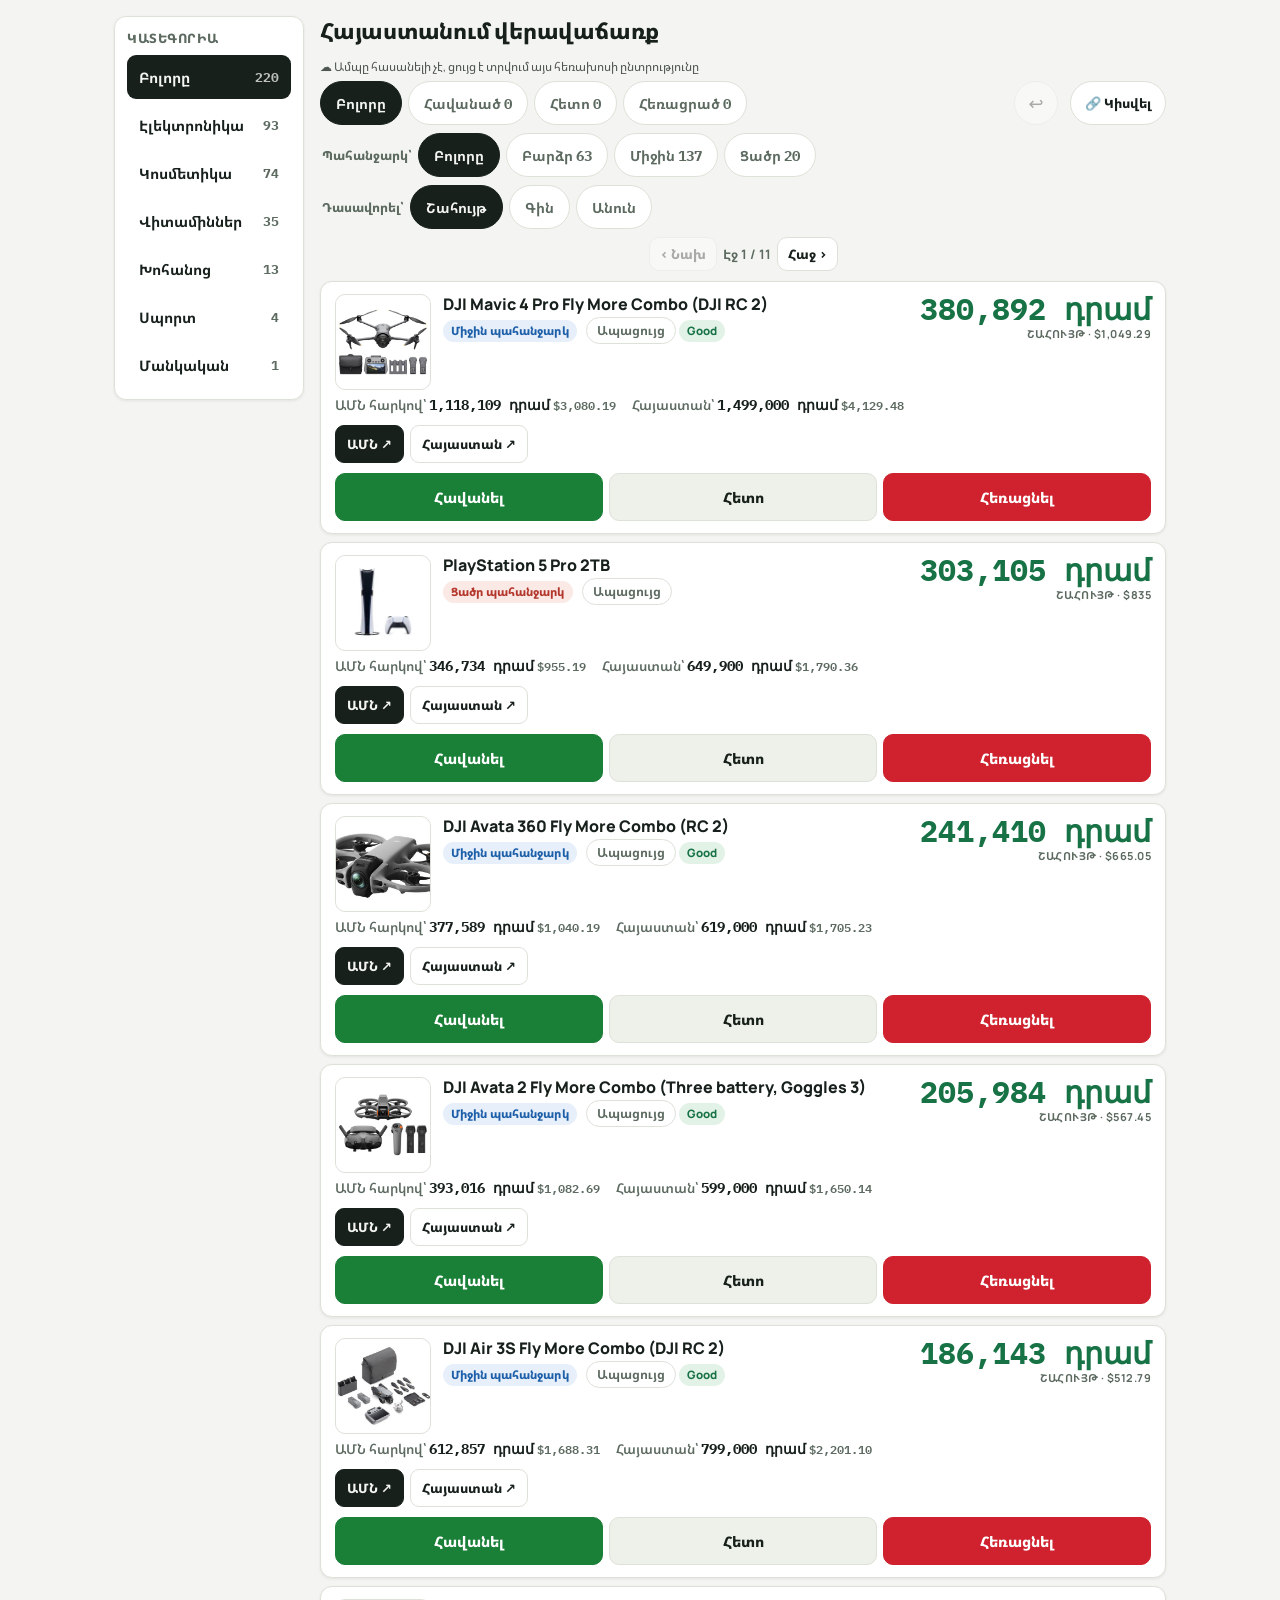
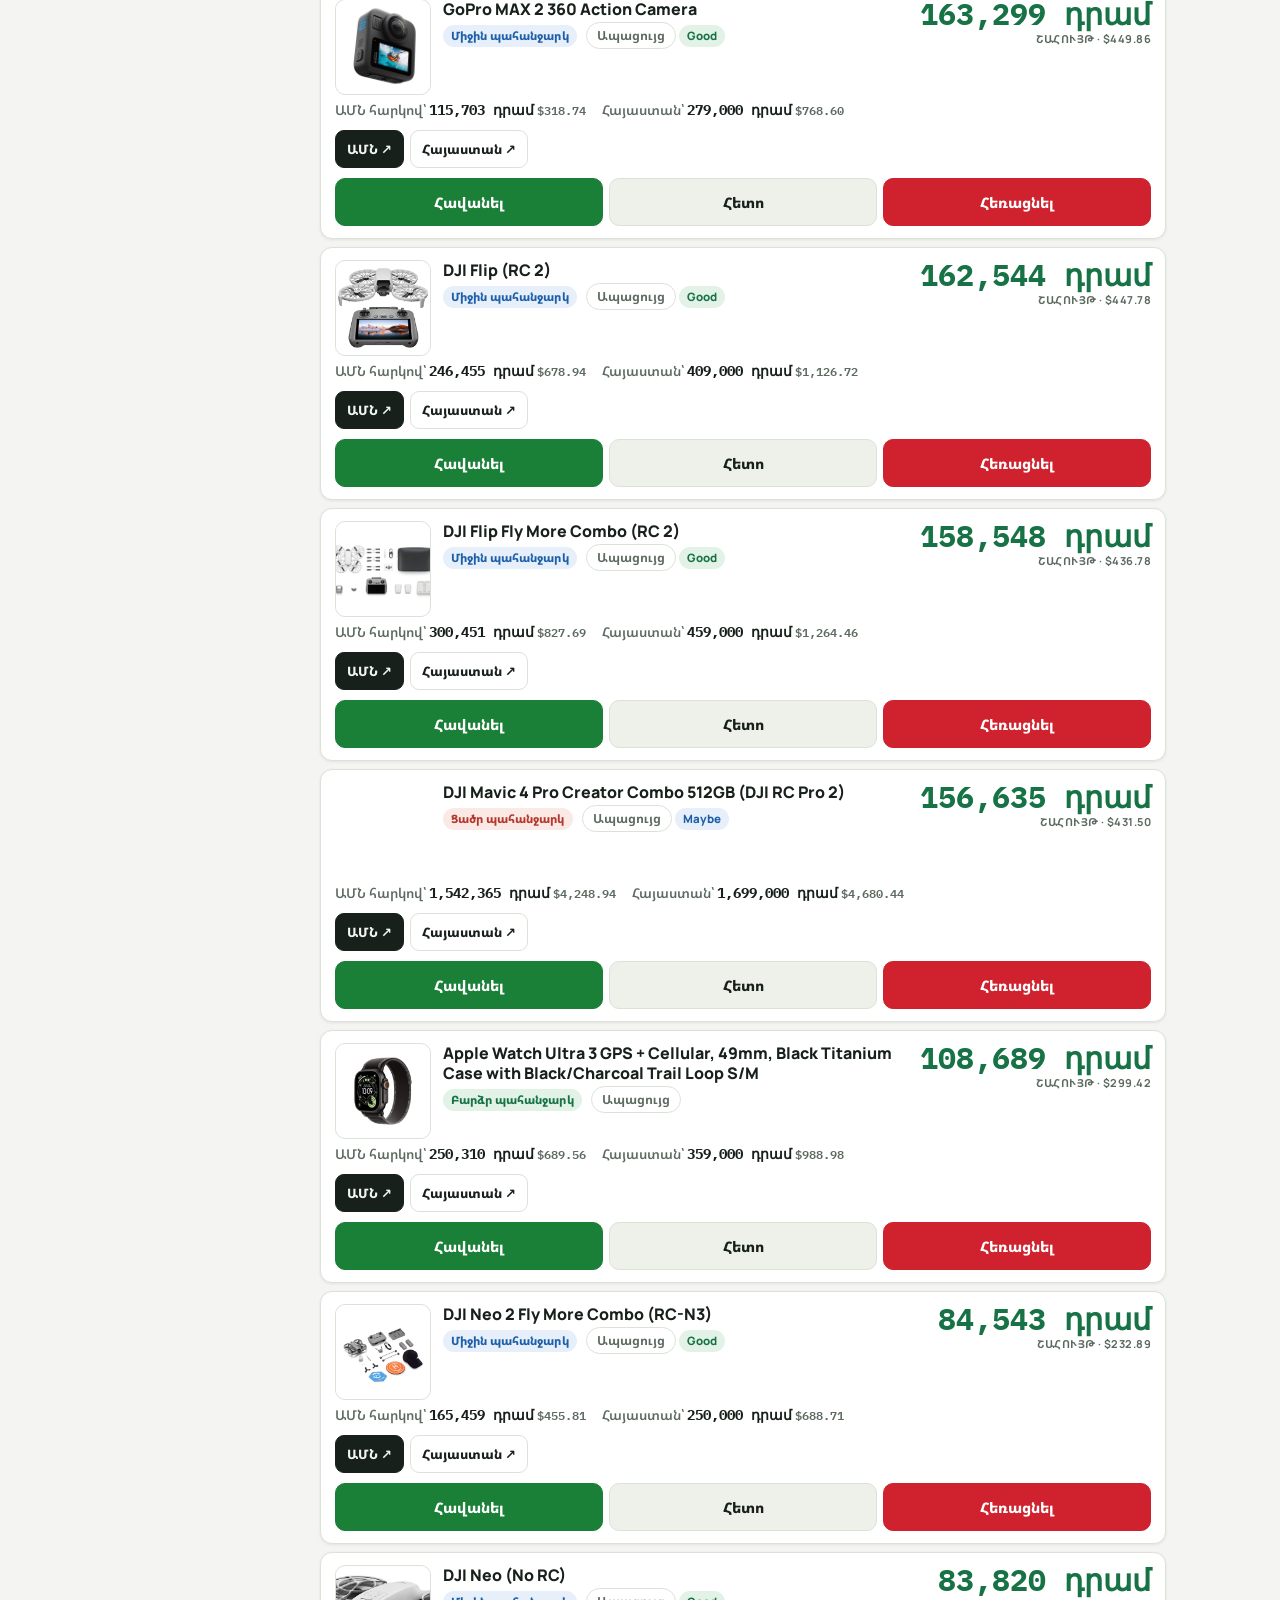
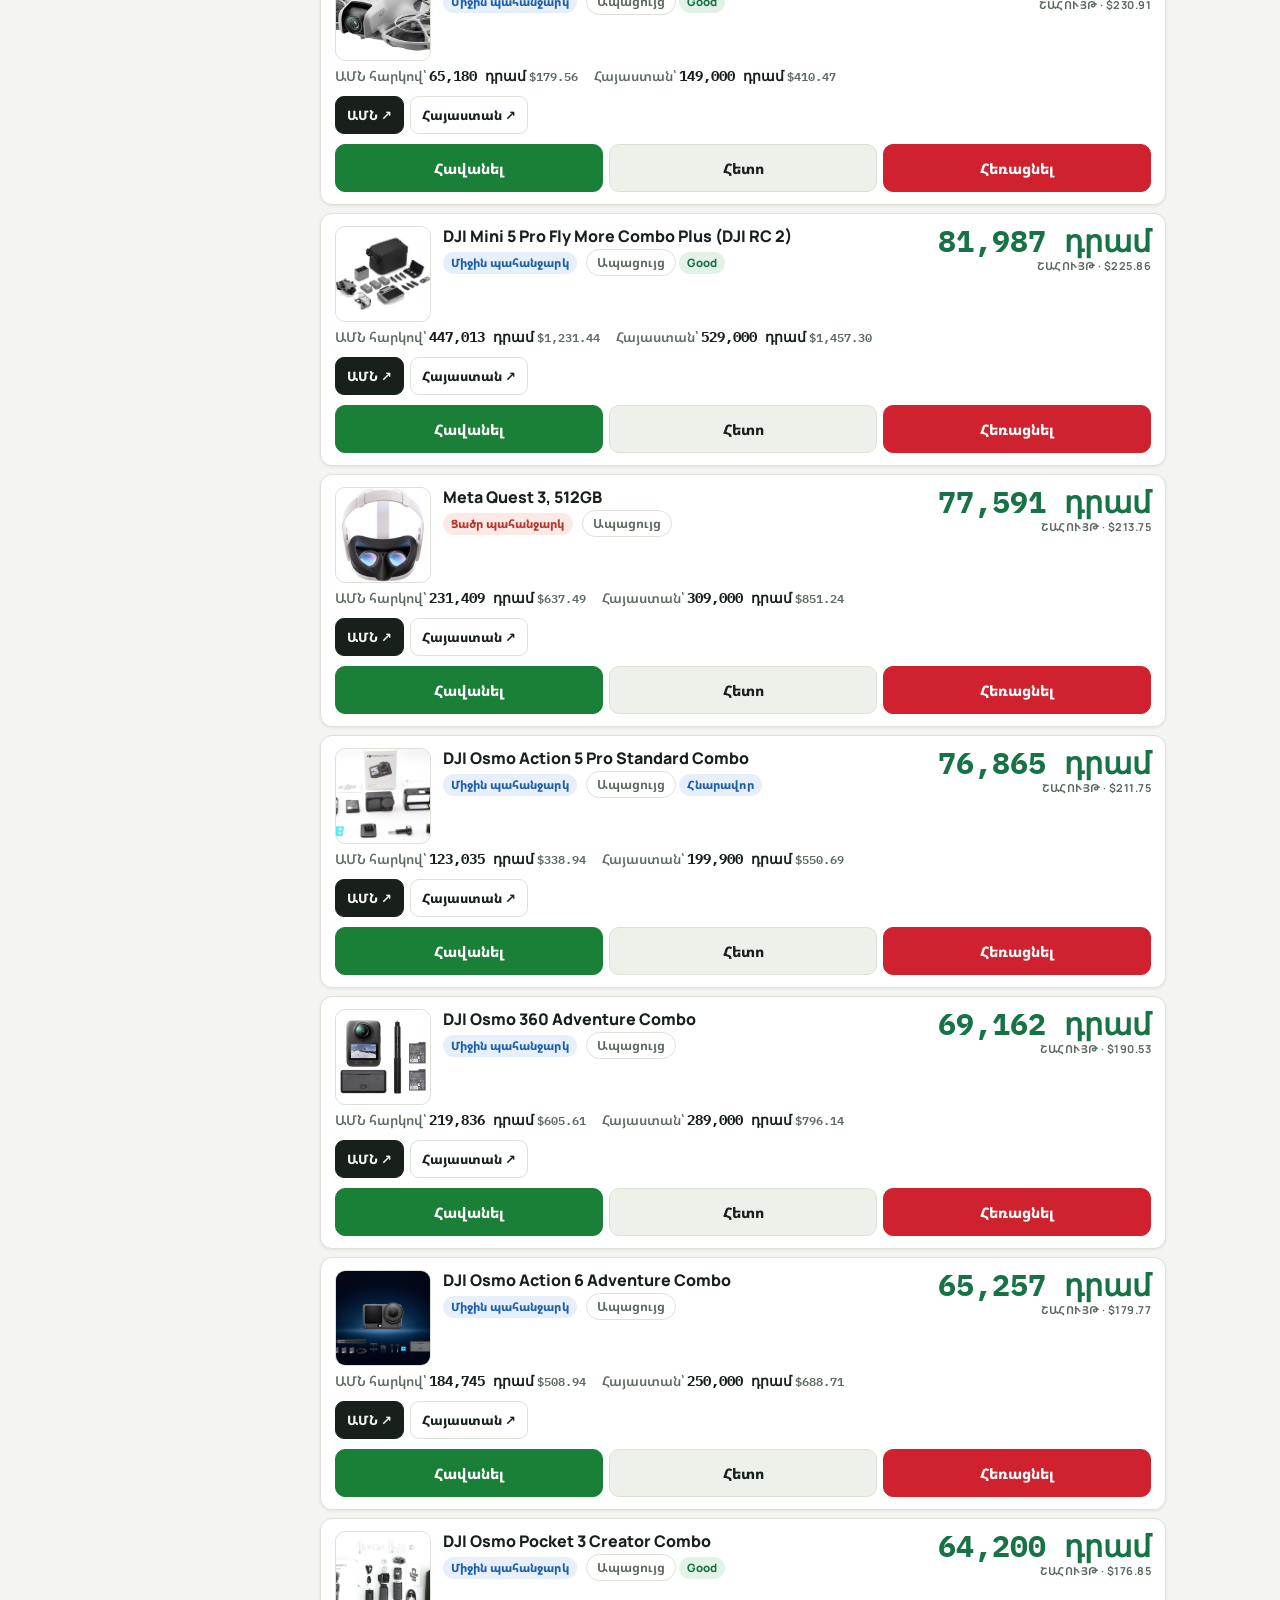
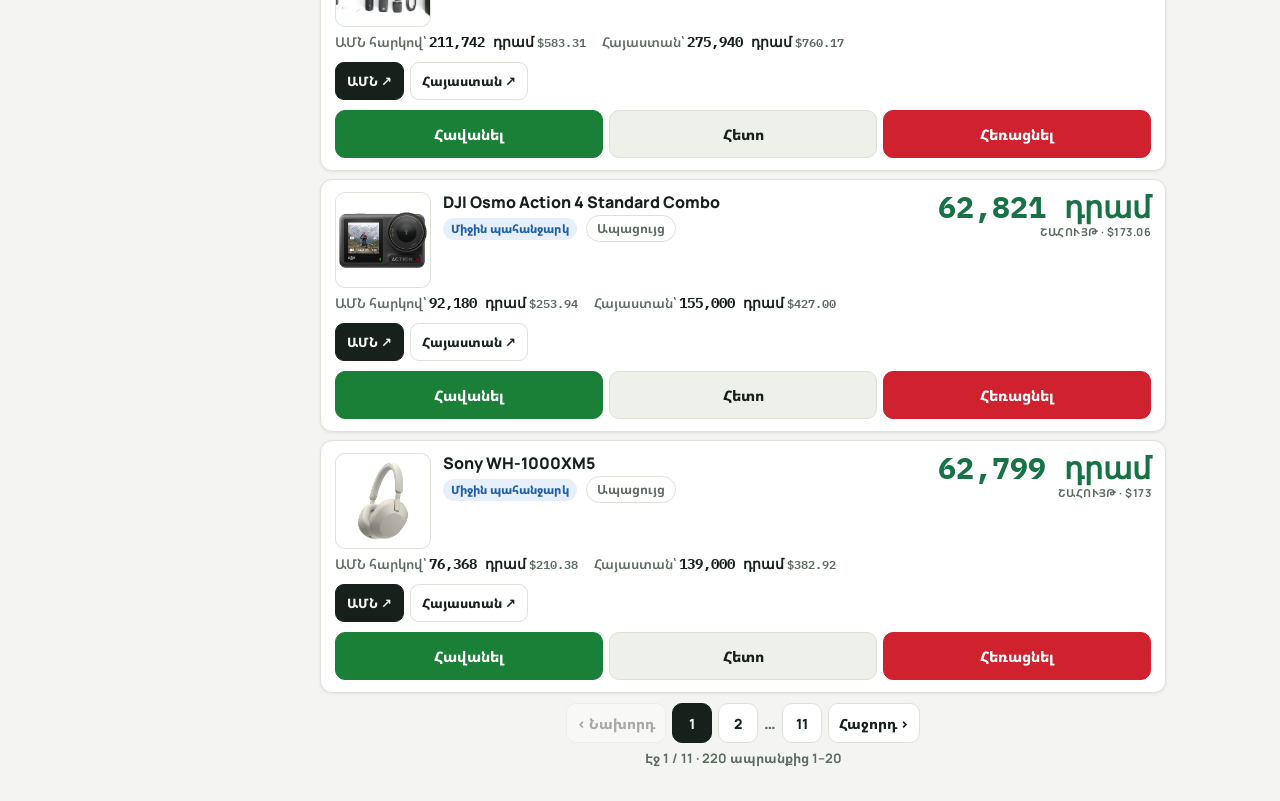
==== commit bce1bf49: "Add ChildLife Essentials Vitamin D3 Liquid 500 IU 1 fl oz (220 total): Target $9.99, AlfaPharm 8,600" ====
--- a/armenia-resale/index.html
+++ b/armenia-resale/index.html
@@ -266,7 +266,7 @@
 var DEMAND = {high:"Բարձր պահանջարկ", medium:"Միջին պահանջարկ", low:"Ցածր պահանջարկ"};
 var STATUS_CLASS = {"Good":"good","Maybe":"maybe","Լավ":"good","Հնարավոր":"maybe"};
 
-var IMG = {ps5:"ps5.jpg", xm5:"xm5.jpg", watch:"watch.jpg", switch:"switch.jpg", rayban:"rayban.jpg", ceravepm:"ceravepm.jpg", ceraveeye:"ceraveeye.jpg", ordinary:"ordinary.jpg", vs:"vs.jpg", bbw:"bbw.jpg", bbwnight:"bbwnight.jpg", bbwcherry:"bbwcherry.jpg", vsmistlove:"vs.jpg", ceravecream:"ceravecream.jpg", omega100:"omega100.jpg", coq10:"coq10.jpg", omega50:"omega50.jpg", zinc:"zinc.jpg", melatonin:"melatonin.jpg", d3:"d3.jpg", arginine:"arginine.jpg", glycolic:"glycolic.jpg", hyaluronic:"hyaluronic.jpg", quest3:"quest3.jpg", quest3s:"quest3s.jpg", dji:"dji.jpg", kindle:"kindle.jpg", gopro:"gopro.jpg", laneige:"laneige.jpg", mxmaster:"mxmaster.jpg", bcomplex:"bcomplex.jpg", acidophilus:"acidophilus.jpg", gummies:"gummies.jpg", mandelic:"mandelic.jpg", snail:"snail.jpg", vitc:"vitc.jpg", bojrelief:"bojrelief.jpg", bojaqua:"bojaqua.jpg", arbutin:"arbutin.jpg", bojcalming:"bojcalming.jpg", bojstick:"bojstick.jpg", effaclar:"effaclar.jpg", vsbare:"vsbare.jpg", vslove:"vslove.jpg", vsbombshell:"vsbombshell.jpg", vsaqua:"vsaqua.jpg", vsvelvet:"vsvelvet.jpg", bbwlotion:"bbwlotion.jpg", bbwcream:"bbwcream.jpg", bbwwash:"bbwwash.jpg", bbwglowtion:"bbwglowtion.jpg", bbwbutterfly:"bbwbutterfly.jpg", cerave473:"cerave473.jpg", cerave355:"cerave355.jpg", sdjplay:"sdjplay.jpg", sdjrosa:"sdjrosa.jpg", jblflip6:"jblflip6.jpg", marshall:"marshall.jpg", boseultra:"boseultra.jpg", bosebuds2:"bosebuds2.jpg", boseqc45:"boseqc45.jpg", insta360x5:"insta360x5.jpg", ps5slim:"ps5slim.jpg", dualsense:"dualsense.jpg", watchse40:"watchse40.jpg", watchse44:"watchse44.jpg", watchs11:"watchs11.jpg", airpods4:"airpods4.jpg", venu4:"venu4.jpg", whoop:"whoop.jpg", fenix8:"fenix8.jpg", ipad11:"ipad11.jpg", ipadair256:"ipadair256.jpg", pencilusbc:"pencilusbc.jpg", mxkeys:"mxkeys.jpg", magicmouse:"magicmouse.jpg", adapter20w:"adapter20w.jpg", ipadair128:"ipadair128.jpg", trackpadblk:"trackpad.jpg", avadapter:"avadapter.jpg", magickb13:"magickb13.jpg", razerdeath:"razerdeath.jpg", blueyeti:"blueyeti.jpg", djimicmini:"djimicmini.jpg", owala24:"owala24.jpg", owala40:"owala40.jpg", jjdrainer:"jjdrainer.jpg", jjdrawer:"jjdrawer.jpg", jjhold:"jjhold.jpg", jjnest:"jjnest.jpg", zwpro:"zwpro.jpg", zw1731:"zw1731.jpg", zwallstar:"zwallstar.jpg", jjmilltop:"jjmilltop.jpg", bialetti3:"bialetti3.jpg", bialetti6:"bialetti6.jpg", hrm200:"hrm200.jpg", hrm600:"hrm600.jpg", avent17:"avent.jpg", beatspro:"beatspro.jpg", psportal:"psportal.jpg", instax13:"instax13.jpg", instaxevo:"instaxevo.jpg", instaxliplay:"instaxliplay.jpg", airtag4:"airtag4.jpg", nbiron:"nbiron.jpg", nbglucosamine:"nbglucosamine.jpg", airtag1:"airtag1.jpg", beatssolo4:"beatssolo4.jpg", djiaction5:"djiaction5.jpg", whooppeak:"whooppeak.jpg", dualsenseedge:"dualsenseedge.jpg", ankerprime:"ankerprime.jpg", ultwear:"ultwear.jpg", airpods4nc:"airpods4nc.jpg", nblysine:"nblysine.jpg", solgarcmz:"solgarcmz.jpg", instaxse:"instaxse.jpg", natrolD3:"natrolD3.jpg", solgarZinc:"solgarZinc.jpg", solgarIron:"solgarIron.jpg", solgarVitC:"solgarVitC.jpg", solgarCaMgD3:"solgarCaMgD3.jpg", solgarVitA:"solgarVitA.jpg", solgarK2:"solgarK2.jpg", solgarSelenium:"solgarSelenium.jpg", solgarOmega369:"solgarOmega369.jpg", natrolB12:"natrolB12.jpg", hrmproplus:"hrmproplus.jpg", venu441:"venu441.jpg", fr265:"fr265.jpg", mic2_1:"mic2_1.jpg", mic3_1:"mic3_1.jpg", fr570:"fr570.jpg", action6:"action6.jpg", mxanywhere3s:"mxanywhere3s.jpg", lily2:"lily2.jpg", action4:"action4.jpg", micmini1:"micmini1.jpg", ultra3:"ultra3.jpg", watchs1146:"watchs1146.jpg", solgarMgCitrate:"solgarMgCitrate.jpg", cheirosa62:"cheirosa62.jpg", mic3_2:"mic3_2.jpg", kindlecolor:"kindlecolor.jpg", neo2fmc:"neo2fmc.jpg", pocket3cc:"pocket3cc.jpg", homepodmini:"homepodmini.jpg", beatsbudsplus:"beatsbudsplus.jpg", mini5fmcplus:"mini5fmcplus.jpg", air3sfmc:"air3sfmc.jpg", flipfmc:"flipfmc.jpg", fliprc2:"fliprc2.jpg", neo:"neo.jpg", natrolBiotin:"natrolBiotin.jpg", avata2:"avata2.jpg", mavic4fmc:"mavic4fmc.jpg", avata360:"avata360.jpg", osmo360:"osmo360.jpg", max2:"max2.jpg", go3s:"go3s.jpg", rs5:"rs5.jpg", quest3s256:"quest3s256.jpg", fr970:"fr970.jpg", mavic4cc:"mavic4cc.jpg", ordnmf:"ordnmf.jpg", ordazelaic:"ordazelaic.jpg", ordsalicylic:"ordsalicylic.jpg", ordsqualane:"ordsqualane.jpg", applecase17pm:"applecase17pm.jpg", hrm200xs:"hrm200xs.jpg", vsbombshellmist:"vsbombshellmist.jpg", adapter40w:"adapter40w.jpg", zwillingchef:"zwillingchef.jpg", jarrowcollagen:"jarrowcollagen.jpg", bbvwarmvanilla:"bbwwarmvanilla.png", bbwchampagnetoast:"bbwchampagnetoast.jpg", bbwinthestars:"bbwinthestars.jpg", bbvwarmvanillacream:"bbwwarmvanillacream.jpg", bbwchampagnetoastcream:"bbwchampagnetoastcream.jpg", vspsshimmer:"vspsshimmer.webp", vsvpshimmer:"vsvpshimmer.jpg", vsakshimmer:"vsakshimmer.webp", vscpshimmer:"vscpshimmer.png", k380:"k380.jpg", nmmulti:"nmmulti.jpg", vsteasemist:"vsteasemist.jpg", vsteaselotion:"vsteaselotion.jpg", bbwinstarscream:"bbwinstarscream.jpg", vsamberlotion:"vsamberlotion.jpg", vslovespellshimmer:"vslovespellshimmer.jpg", vsbarevanillashimmer:"vsbarevanillashimmer.jpg", maryruthd3:"maryruthd3.jpg", maryruthtoddler:"maryruthtoddler.jpg", beekeeperskids:"beekeeperskids.jpg", bbwgingham:"bbwgingham.jpg", ordcaffeine:"ordcaffeine.jpg", ordaha:"ordaha.jpg", bbwbutterflymist:"bbwbutterflymist.jpg", vsverysexymist:"vsverysexymist.jpg", vsverysexylotion:"vsverysexylotion.jpg", sdjbumglass:"sdjbumglass.jpg", applecable:"applecable.jpg", appleadapter:"appleadapter.jpg", vsbarevanillashimmerlotion:"vsbarevanillashimmerlotion.jpg", vspuresedshimmerlotion:"vspuresedshimmerlotion.jpg", natrolMelatonin3mg:"natrolMelatonin3mg.jpg", nbCoQ10:"nbCoQ10.jpg", osteoBiFlex:"osteoBiFlex.jpg", vscpshimmerlotion:"vscpshimmerlotion.jpg", vsvpshimmerlotion:"vsvpshimmerlotion.jpg", vsmidnightbloomshimmer:"vsmidnightbloomshimmer.jpg", vscherrydesiremist:"vscherrydesiremist.jpg", vscherrydesirelotion:"vscherrydesirelotion.jpg", bbwdarkkiss:"bbwdarkkiss.jpg", vsbombshellseductionmist:"vsbombshellseductionmist.jpg", vsbombshellseductionlotion:"vsbombshellseductionlotion.jpg", vspsshimmerset:"vspsshimmerset.jpg", g309:"g309.jpg"};
+var IMG = {ps5:"ps5.jpg", xm5:"xm5.jpg", watch:"watch.jpg", switch:"switch.jpg", rayban:"rayban.jpg", ceravepm:"ceravepm.jpg", ceraveeye:"ceraveeye.jpg", ordinary:"ordinary.jpg", vs:"vs.jpg", bbw:"bbw.jpg", bbwnight:"bbwnight.jpg", bbwcherry:"bbwcherry.jpg", vsmistlove:"vs.jpg", ceravecream:"ceravecream.jpg", omega100:"omega100.jpg", coq10:"coq10.jpg", omega50:"omega50.jpg", zinc:"zinc.jpg", melatonin:"melatonin.jpg", d3:"d3.jpg", arginine:"arginine.jpg", glycolic:"glycolic.jpg", hyaluronic:"hyaluronic.jpg", quest3:"quest3.jpg", quest3s:"quest3s.jpg", dji:"dji.jpg", kindle:"kindle.jpg", gopro:"gopro.jpg", laneige:"laneige.jpg", mxmaster:"mxmaster.jpg", bcomplex:"bcomplex.jpg", acidophilus:"acidophilus.jpg", gummies:"gummies.jpg", mandelic:"mandelic.jpg", snail:"snail.jpg", vitc:"vitc.jpg", bojrelief:"bojrelief.jpg", bojaqua:"bojaqua.jpg", arbutin:"arbutin.jpg", bojcalming:"bojcalming.jpg", bojstick:"bojstick.jpg", effaclar:"effaclar.jpg", vsbare:"vsbare.jpg", vslove:"vslove.jpg", vsbombshell:"vsbombshell.jpg", vsaqua:"vsaqua.jpg", vsvelvet:"vsvelvet.jpg", bbwlotion:"bbwlotion.jpg", bbwcream:"bbwcream.jpg", bbwwash:"bbwwash.jpg", bbwglowtion:"bbwglowtion.jpg", bbwbutterfly:"bbwbutterfly.jpg", cerave473:"cerave473.jpg", cerave355:"cerave355.jpg", sdjplay:"sdjplay.jpg", sdjrosa:"sdjrosa.jpg", jblflip6:"jblflip6.jpg", marshall:"marshall.jpg", boseultra:"boseultra.jpg", bosebuds2:"bosebuds2.jpg", boseqc45:"boseqc45.jpg", insta360x5:"insta360x5.jpg", ps5slim:"ps5slim.jpg", dualsense:"dualsense.jpg", watchse40:"watchse40.jpg", watchse44:"watchse44.jpg", watchs11:"watchs11.jpg", airpods4:"airpods4.jpg", venu4:"venu4.jpg", whoop:"whoop.jpg", fenix8:"fenix8.jpg", ipad11:"ipad11.jpg", ipadair256:"ipadair256.jpg", pencilusbc:"pencilusbc.jpg", mxkeys:"mxkeys.jpg", magicmouse:"magicmouse.jpg", adapter20w:"adapter20w.jpg", ipadair128:"ipadair128.jpg", trackpadblk:"trackpad.jpg", avadapter:"avadapter.jpg", magickb13:"magickb13.jpg", razerdeath:"razerdeath.jpg", blueyeti:"blueyeti.jpg", djimicmini:"djimicmini.jpg", owala24:"owala24.jpg", owala40:"owala40.jpg", jjdrainer:"jjdrainer.jpg", jjdrawer:"jjdrawer.jpg", jjhold:"jjhold.jpg", jjnest:"jjnest.jpg", zwpro:"zwpro.jpg", zw1731:"zw1731.jpg", zwallstar:"zwallstar.jpg", jjmilltop:"jjmilltop.jpg", bialetti3:"bialetti3.jpg", bialetti6:"bialetti6.jpg", hrm200:"hrm200.jpg", hrm600:"hrm600.jpg", avent17:"avent.jpg", beatspro:"beatspro.jpg", psportal:"psportal.jpg", instax13:"instax13.jpg", instaxevo:"instaxevo.jpg", instaxliplay:"instaxliplay.jpg", airtag4:"airtag4.jpg", nbiron:"nbiron.jpg", nbglucosamine:"nbglucosamine.jpg", airtag1:"airtag1.jpg", beatssolo4:"beatssolo4.jpg", djiaction5:"djiaction5.jpg", whooppeak:"whooppeak.jpg", dualsenseedge:"dualsenseedge.jpg", ankerprime:"ankerprime.jpg", ultwear:"ultwear.jpg", airpods4nc:"airpods4nc.jpg", nblysine:"nblysine.jpg", solgarcmz:"solgarcmz.jpg", instaxse:"instaxse.jpg", natrolD3:"natrolD3.jpg", solgarZinc:"solgarZinc.jpg", solgarIron:"solgarIron.jpg", solgarVitC:"solgarVitC.jpg", solgarCaMgD3:"solgarCaMgD3.jpg", solgarVitA:"solgarVitA.jpg", solgarK2:"solgarK2.jpg", solgarSelenium:"solgarSelenium.jpg", solgarOmega369:"solgarOmega369.jpg", natrolB12:"natrolB12.jpg", hrmproplus:"hrmproplus.jpg", venu441:"venu441.jpg", fr265:"fr265.jpg", mic2_1:"mic2_1.jpg", mic3_1:"mic3_1.jpg", fr570:"fr570.jpg", action6:"action6.jpg", mxanywhere3s:"mxanywhere3s.jpg", lily2:"lily2.jpg", action4:"action4.jpg", micmini1:"micmini1.jpg", ultra3:"ultra3.jpg", watchs1146:"watchs1146.jpg", solgarMgCitrate:"solgarMgCitrate.jpg", cheirosa62:"cheirosa62.jpg", mic3_2:"mic3_2.jpg", kindlecolor:"kindlecolor.jpg", neo2fmc:"neo2fmc.jpg", pocket3cc:"pocket3cc.jpg", homepodmini:"homepodmini.jpg", beatsbudsplus:"beatsbudsplus.jpg", mini5fmcplus:"mini5fmcplus.jpg", air3sfmc:"air3sfmc.jpg", flipfmc:"flipfmc.jpg", fliprc2:"fliprc2.jpg", neo:"neo.jpg", natrolBiotin:"natrolBiotin.jpg", avata2:"avata2.jpg", mavic4fmc:"mavic4fmc.jpg", avata360:"avata360.jpg", osmo360:"osmo360.jpg", max2:"max2.jpg", go3s:"go3s.jpg", rs5:"rs5.jpg", quest3s256:"quest3s256.jpg", fr970:"fr970.jpg", mavic4cc:"mavic4cc.jpg", ordnmf:"ordnmf.jpg", ordazelaic:"ordazelaic.jpg", ordsalicylic:"ordsalicylic.jpg", ordsqualane:"ordsqualane.jpg", applecase17pm:"applecase17pm.jpg", hrm200xs:"hrm200xs.jpg", vsbombshellmist:"vsbombshellmist.jpg", adapter40w:"adapter40w.jpg", zwillingchef:"zwillingchef.jpg", jarrowcollagen:"jarrowcollagen.jpg", bbvwarmvanilla:"bbwwarmvanilla.png", bbwchampagnetoast:"bbwchampagnetoast.jpg", bbwinthestars:"bbwinthestars.jpg", bbvwarmvanillacream:"bbwwarmvanillacream.jpg", bbwchampagnetoastcream:"bbwchampagnetoastcream.jpg", vspsshimmer:"vspsshimmer.webp", vsvpshimmer:"vsvpshimmer.jpg", vsakshimmer:"vsakshimmer.webp", vscpshimmer:"vscpshimmer.png", k380:"k380.jpg", nmmulti:"nmmulti.jpg", vsteasemist:"vsteasemist.jpg", vsteaselotion:"vsteaselotion.jpg", bbwinstarscream:"bbwinstarscream.jpg", vsamberlotion:"vsamberlotion.jpg", vslovespellshimmer:"vslovespellshimmer.jpg", vsbarevanillashimmer:"vsbarevanillashimmer.jpg", maryruthd3:"maryruthd3.jpg", maryruthtoddler:"maryruthtoddler.jpg", beekeeperskids:"beekeeperskids.jpg", bbwgingham:"bbwgingham.jpg", ordcaffeine:"ordcaffeine.jpg", ordaha:"ordaha.jpg", bbwbutterflymist:"bbwbutterflymist.jpg", vsverysexymist:"vsverysexymist.jpg", vsverysexylotion:"vsverysexylotion.jpg", sdjbumglass:"sdjbumglass.jpg", applecable:"applecable.jpg", appleadapter:"appleadapter.jpg", vsbarevanillashimmerlotion:"vsbarevanillashimmerlotion.jpg", vspuresedshimmerlotion:"vspuresedshimmerlotion.jpg", natrolMelatonin3mg:"natrolMelatonin3mg.jpg", nbCoQ10:"nbCoQ10.jpg", osteoBiFlex:"osteoBiFlex.jpg", vscpshimmerlotion:"vscpshimmerlotion.jpg", vsvpshimmerlotion:"vsvpshimmerlotion.jpg", vsmidnightbloomshimmer:"vsmidnightbloomshimmer.jpg", vscherrydesiremist:"vscherrydesiremist.jpg", vscherrydesirelotion:"vscherrydesirelotion.jpg", bbwdarkkiss:"bbwdarkkiss.jpg", vsbombshellseductionmist:"vsbombshellseductionmist.jpg", vsbombshellseductionlotion:"vsbombshellseductionlotion.jpg", vspsshimmerset:"vspsshimmerset.jpg", g309:"g309.jpg", childlifeD3:"childlifeD3.jpg"};
 
 var PRODUCTS = [
  {id:"ps5", demand:"low", cat:"electronics", name:"PlayStation 5 Pro 2TB", usPrice:899, armAMD:649900, usStore:"PlayStation Direct", armStore:"list.am", usLink:"https://direct.playstation.com/en-us/buy-consoles/playstation5-pro-console", armLink:"https://www.list.am/en/item/24151052"},
@@ -487,7 +487,8 @@
  {id:"vsbombshellseductionmist", demand:"medium", cat:"beauty", name:"Victoria's Secret Bombshell Seduction Fine Fragrance Mist, 250ml", usPrice:15.00, armAMD:10000, profitAMD:4214, usStore:"Victoria's Secret", armStore:"@vs_bbw_yerevan", usLink:"https://www.victoriassecret.com/us/vs/beauty/mist-and-lotion-offer", armLink:"https://www.instagram.com/p/DbPEkQtscuf/", note:"Միայն զեղչով։ $15 անդամների գնով, ցուցակային $25 գնով շահույթը միայն $0.99 է։"},
  {id:"vsbombshellseductionlotion", demand:"medium", cat:"beauty", name:"Victoria's Secret Bombshell Seduction Fine Fragrance Lotion, 250ml", usPrice:15.00, armAMD:10000, profitAMD:4214, usStore:"Victoria's Secret", armStore:"@vs_bbw_yerevan", usLink:"https://www.victoriassecret.com/us/vs/beauty/mist-and-lotion-offer", armLink:"https://www.instagram.com/p/DbPEkQtscuf/", note:"Միայն զեղչով։ $15 անդամների գնով, ցուցակային $25 գնով շահույթը միայն $0.99 է։"},
  {id:"vspsshimmerset", status:"Maybe", demand:"medium", cat:"beauty", name:"Victoria's Secret Pure Seduction Shimmer Fragrance Mist + Lotion Set", usPrice:16.00, armAMD:16000, profitAMD:9830, usStore:"Victoria's Secret", armStore:"@vs_gifts1", usLink:"https://www.victoriassecret.com/us/vs/beauty/mists?mobileTarget=shop", armLink:"https://www.instagram.com/p/DVDYd3aiAxQ/", note:"Միայն զեղչով։ $8+$8, ցուցակային գնով շահույթը միայն $1.69 է։ Գինը 9 ամսվա է։"},
- {id:"g309", status:"Good", demand:"medium", cat:"electronics", name:"Logitech G309 LIGHTSPEED Wireless Gaming Mouse, Black", usPrice:59.99, armAMD:39900, profitAMD:16763, usStore:"Best Buy", armStore:"Zigzag", usLink:"https://www.bestbuy.com/product/logitech-g309-lightspeed-lightweight-wireless-optical-gaming-mouse-with-hero-25k-sensor-wireless-white/J7H7ZYGGWG", armLink:"https://www.zigzag.am/en/shop-by-brand/logitech", note:"ԱՄՆ հղումը սպիտակ տարբերակի էջն է, սևը նույն ցուցակն է $59.99-ով։ Հայաստանի գինը Zigzag-ի բրենդի էջից է, խանութում նորից ստուգել։"}];
+ {id:"g309", status:"Good", demand:"medium", cat:"electronics", name:"Logitech G309 LIGHTSPEED Wireless Gaming Mouse, Black", usPrice:59.99, armAMD:39900, profitAMD:16763, usStore:"Best Buy", armStore:"Zigzag", usLink:"https://www.bestbuy.com/product/logitech-g309-lightspeed-lightweight-wireless-optical-gaming-mouse-with-hero-25k-sensor-wireless-white/J7H7ZYGGWG", armLink:"https://www.zigzag.am/en/shop-by-brand/logitech", note:"ԱՄՆ հղումը սպիտակ տարբերակի էջն է, սևը նույն ցուցակն է $59.99-ով։ Հայաստանի գինը Zigzag-ի բրենդի էջից է, խանութում նորից ստուգել։"},
+ {id:"childlifeD3", status:"Good", demand:"medium", cat:"vitamins", name:"ChildLife Essentials Vitamin D3 Liquid, 500 IU, Natural Berry, 1 fl oz", usPrice:9.99, armAMD:8600, profitAMD:4747, usStore:"Target", armStore:"AlfaPharm", usLink:"https://www.target.com/p/childlife-essentials-vitamins-d3-liquid-1-fl-oz/-/A-86516602", armLink:"https://www.alfapharm.am/products/view/vitamin-d3-500-me-kapli-30ml-25751"}];
 var PROOFS = {"ps5":{"t":"Պահանջարկը ցածր է։\n\nlist.am-ում 1 հայտարարություն է գտնվել՝ 649 900 դրամ, մյուս կնքված առաջարկները՝ 529 000–539 000 դրամ։","l":[["list.am","https://www.list.am/en/item/24151052"]]},"xm5":{"t":"Պահանջարկը միջին է։\n\nlist.am-ում 1 հայտարարություն է գտնվել՝ 139 000 դրամ։","l":[["list.am","https://www.list.am/en/item/20923546"]]},"watch":{"t":"Պահանջարկը բարձր է։\n\nlist.am-ում 1 հայտարարություն է գտնվել՝ 359 900 դրամ։","l":[["list.am","https://www.list.am/en/item/995283925"]]},"switch":{"t":"Պահանջարկը բարձր է։\n\nlist.am-ում 2 հայտարարություն է գտնվել՝ 219 000–249 000 դրամ։","l":[["list.am","https://www.list.am/en/item/22681076"]]},"rayban":{"t":"Պահանջարկը միջին է։\n\nlist.am-ում 1 հայտարարություն է գտնվել՝ 199 000 դրամ։","l":[["list.am","https://www.list.am/en/item/23589895"]]},"ceravepm":{"t":"Պահանջարկը միջին է։\n\nInstagram-ում 1 հրապարակում է գտնվել՝ @gloweetee.cosmetics՝ 11 700 դրամ։","l":[["@gloweetee.cosmetics","https://www.instagram.com/p/DVGCzwyjICM/"]]},"ceraveeye":{"t":"Պահանջարկը միջին է։\n\nInstagram-ում 1 հրապարակում է գտնվել՝ @gloweetee.cosmetics՝ 11 500 դրամ։","l":[["@gloweetee.cosmetics","https://www.instagram.com/p/DVBKBXgja2W/"]]},"ordinary":{"t":"Պահանջարկը բարձր է։\n\nInstagram-ում 2 խանութ է գտնվել՝ 4 900–5 500 դրամ։","l":[["@beautybee.am","https://www.instagram.com/reel/DWNuJnbDODu/"]]},"vs":{"t":"Պահանջարկը բարձր է։\n\nInstagram-ում 1 հրապարակում է գտնվել՝ @beauty_body_bath_shop՝ 7 000 դրամ։","l":[["@beauty_body_bath_shop","https://www.instagram.com/p/DcDQlvdO2cL/"]]},"vsmistlove":{"t":"Պահանջարկը բարձր է։\n\nInstagram-ում 1 հրապարակում է գտնվել՝ @beauty_body_bath_shop՝ 7 000 դրամ։","l":[["@beauty_body_bath_shop","https://www.instagram.com/p/DcDQlvdO2cL/"]]},"bbw":{"t":"Պահանջարկը բարձր է։\n\nInstagram-ում 1 հրապարակում է գտնվել՝ @fesco_cosmetics՝ 7 900 դրամ։","l":[["@fesco_cosmetics","https://www.instagram.com/reel/DXuVBtSk-iV/"]]},"bbwnight":{"t":"Պահանջարկը բարձր է։\n\nInstagram-ում 1 հրապարակում է գտնվել՝ @fesco_cosmetics՝ 7 900 դրամ։","l":[["@fesco_cosmetics","https://www.instagram.com/reel/DXuVBtSk-iV/"]]},"bbwcherry":{"t":"Պահանջարկը բարձր է։\n\nInstagram-ում 1 հրապարակում է գտնվել՝ @fesco_cosmetics՝ 7 900 դրամ։","l":[["@fesco_cosmetics","https://www.instagram.com/reel/DXuVBtSk-iV/"]]},"ceravecream":{"t":"Պահանջարկը միջին է։\n\nԱպացույց չկա, Հայաստանի գինը չի հաստատվել, հայտարարությունների քանակը հայտնի չէ։","l":[]},"omega100":{"t":"Պահանջարկը ցածր է։\n\nAlfaPharm-ում պահեստում է՝ 48 000 դրամ, list.am-ում հայտարարություն չկա։","l":[["AlfaPharm","https://www.alfapharm.am/en/products/view/omega-3-kaps-950mg-kh-100-solgar-epk53-dgk39-8-31939"]]},"coq10":{"t":"Պահանջարկը միջին է։\n\nՊահեստում է AlfaPharm-ում՝ 28 250 դրամ։ Հայտարարությունների քանակը չի հաշվվել։","l":[["AlfaPharm","https://www.alfapharm.am/en/products/view/koenzim-q10-100mg-kaps-kh-120-29128"]]},"omega50":{"t":"Պահանջարկը միջին է։\n\nՊահեստում է AlfaPharm-ում՝ 28 400 դրամ։ Հայտարարությունների քանակը չի հաշվվել։","l":[["AlfaPharm","https://www.alfapharm.am/en/products/view/omega-3-kaps-950mg-kh-50-epk53-dgk39-8-solgar-31940"]]},"zinc":{"t":"Պահանջարկը ցածր է։\n\nAlfaPharm-ում պահեստում է՝ 18 000 դրամ, list.am-ում 1 առաջարկ՝ 5 000 դրամ։","l":[["AlfaPharm","https://www.alfapharm.am/en/products/view/tsinka-pikolinat-kaps-50mg-kh-120-36598"]]},"melatonin":{"t":"Պահանջարկը միջին է։\n\nՊահեստում է AlfaPharm-ում՝ 15 800 դրամ։ Հայտարարությունների քանակը չի հաշվվել։","l":[["AlfaPharm","https://www.alfapharm.am/en/products/view/melatonin-tab-sublingv-10mg-x-60-natrol-30515"]]},"d3":{"t":"Պահանջարկը բարձր է։\n\nՊահեստում է AlfaPharm-ում՝ 14 500 դրամ։ Հայտարարությունների քանակը չի հաշվվել։","l":[["AlfaPharm","https://www.alfapharm.am/en/products/view/vitamin-d3-5000-me-kaps-kh-180-25757"]]},"arginine":{"t":"Պահանջարկը ցածր է։\n\nՊահեստում է AlfaPharm-ում՝ 26 400 դրամ։ Հայտարարությունների քանակը չի հաշվվել։","l":[["AlfaPharm","https://www.alfapharm.am/en/products/view/l-arginin-n-eichers-baunti-tab-1000mg-kh-50-38910"]]},"glycolic":{"t":"Պահանջարկը միջին է։\n\nInstagram-ում միայն 1 հրապարակում է գտնվել՝ 10 500 դրամ։","l":[["Instagram","https://www.instagram.com/reel/DUQdc6PDGG_/"]]},"hyaluronic":{"t":"Պահանջարկը միջին է։\n\nInstagram-ում միայն 1 հրապարակում է գտնվել՝ 6 700 դրամ։","l":[["Instagram","https://www.instagram.com/p/DTcRkjRDTFP/"]]},"quest3":{"t":"Պահանջարկը ցածր է։\n\nlist.am-ում 1 հայտարարություն է գտնվել՝ MG Mobile՝ 309 000 դրամ։","l":[["MG Mobile","https://www.list.am/en/item/23992142"]]},"quest3s":{"t":"Պահանջարկը միջին է։\n\nlist.am-ում 1 հայտարարություն է գտնվել՝ ICase Mobile՝ 169 000 դրամ։","l":[["ICase Mobile","https://www.list.am/en/item/24055972"]]},"dji":{"t":"Պահանջարկը միջին է։\n\nlist.am-ում 1 հայտարարություն է գտնվել՝ Black Store Mobile՝ 190 000 դրամ։","l":[["Black Store Mobile","https://www.list.am/en/item/23815209"]]},"kindle":{"t":"Պահանջարկը ցածր է։\n\nlist.am-ում 1 հայտարարություն է գտնվել՝ MG Mobile՝ 95 000 դրամ։","l":[["MG Mobile","https://www.list.am/en/item/22258041"]]},"gopro":{"t":"Պահանջարկը միջին է։\n\nlist.am-ում 1 հայտարարություն է գտնվել՝ YerevanMobile՝ 179 000 դրամ։","l":[["YerevanMobile","https://www.list.am/en/item/23154361"]]},"mxmaster":{"t":"Պահանջարկը ցածր է։\n\nlist.am-ում 1 հայտարարություն է գտնվել՝ Smart Store Sayat-Nova՝ 49 900 դրամ։","l":[["Smart Store Sayat-Nova","https://www.list.am/en/item/17044642"]]},"laneige":{"t":"Պահանջարկը միջին է։\n\nlist.am-ում 1 հայտարարություն է գտնվել՝ Sirun Ankyun Korean care՝ 10 900 դրամ։","l":[["Sirun Ankyun Korean care","https://www.list.am/en/item/22882462"]]},"bcomplex":{"t":"Պահանջարկը միջին է։\n\nՊահեստում է AlfaPharm-ում՝ 16 000 դրամ։ Հայտարարությունների քանակը չի հաշվվել։","l":[["AlfaPharm","https://www.alfapharm.am/en/products/view/b-kompleks-solgar-kaps-kh-50-24490"]]},"acidophilus":{"t":"Պահանջարկը միջին է։\n\nՊահեստում է ABAPharm-ում՝ 13 300 դրամ։ Հայտարարությունների քանակը չի հաշվվել։","l":[["ABAPharm","https://www.abapharm.am/en/products/023075"]]},"gummies":{"t":"Պահանջարկը բարձր է։\n\nInstagram-ում 1 հրապարակում է գտնվել՝ 7 000 դրամ։","l":[["Instagram","https://www.instagram.com/p/DX418a8jGu6/"]]},"mandelic":{"t":"Պահանջարկը բարձր է։\n\nInstagram-ում 1 հրապարակում է գտնվել՝ 6 700 դրամ։","l":[["Instagram","https://www.instagram.com/p/DTsQYDjjVpa/"]]},"snail":{"t":"Պահանջարկը բարձր է։\n\nInstagram-ում 1 հրապարակում է գտնվել՝ 12 500 դրամ։","l":[["Instagram","https://www.instagram.com/reel/DE9qilOMT7g/"]]},"vitc":{"t":"Պահանջարկը բարձր է։\n\nInstagram-ում 1 հրապարակում է գտնվել՝ 6 500 դրամ։","l":[["Instagram","https://www.instagram.com/p/DTVOLVMAhJ0/"]]},"bojrelief":{"t":"Պահանջարկը բարձր է։\n\nInstagram-ում 1 հրապարակում է գտնվել՝ 10 500 դրամ։","l":[["Instagram","https://www.instagram.com/reel/DZaNrPMK8nb/"]]},"bojaqua":{"t":"Պահանջարկը բարձր է։\n\nInstagram-ում 1 հրապարակում է գտնվել՝ 10 500 դրամ։","l":[["Instagram","https://www.instagram.com/reel/DZaNrPMK8nb/"]]},"arbutin":{"t":"Պահանջարկը բարձր է։\n\nInstagram-ում 1 հրապարակում է գտնվել՝ 7 650 դրամ։","l":[["Instagram","https://www.instagram.com/reel/DSsOIIOgoUo/"]]},"bojcalming":{"t":"Պահանջարկը միջին է։\n\nInstagram-ում 1 հրապարակում է գտնվել՝ 9 500 դրամ։","l":[["Instagram","https://www.instagram.com/p/DZGC4sgiiWk/"]]},"bojstick":{"t":"Պահանջարկը միջին է։\n\nInstagram-ում 1 հրապարակում է գտնվել՝ 9 500 դրամ։","l":[["Instagram","https://www.instagram.com/p/DZGAIfOCpaI/"]]},"effaclar":{"t":"Պահանջարկը բարձր է։\n\nՊահեստում է ABAPharm-ում՝ 12 300 դրամ։ Հայտարարությունների քանակը չի հաշվվել։","l":[["ABAPharm","https://www.abapharm.am/en/products/000595"]]},"vsbare":{"t":"Պահանջարկը բարձր է։\n\nInstagram-ում 1 հրապարակում է գտնվել՝ 7 990 դրամ։","l":[["Instagram","https://www.instagram.com/p/DbgNIj6DcwD/"]]},"vslove":{"t":"Պահանջարկը բարձր է։\n\nInstagram-ում 1 հրապարակում է գտնվել՝ 7 000 դրամ։","l":[["Instagram","https://www.instagram.com/p/DfE8ZH3CKzg/"]]},"vsbombshell":{"t":"Պահանջարկը միջին է։\n\nInstagram-ում 1 հրապարակում է գտնվել՝ 15 000 դրամ։","l":[["Instagram","https://www.instagram.com/p/DbtaJVbsClJ/"]]},"vsaqua":{"t":"Պահանջարկը միջին է։\n\nInstagram-ում 1 հրապարակում է գտնվել՝ 13 000 դրամ։","l":[["Instagram","https://www.instagram.com/p/DcOGeMNN0Cr/"]]},"vsvelvet":{"t":"Պահանջարկը միջին է։\n\nInstagram-ում 1 հրապարակում է գտնվել՝ 13 000 դրամ։","l":[["Instagram","https://www.instagram.com/p/DbtUsIGtL9J/"]]},"bbwlotion":{"t":"Պահանջարկը բարձր է։\n\nInstagram-ում 1 հրապարակում է գտնվել՝ 6 500 դրամ։","l":[["Instagram","https://www.instagram.com/reel/DXuVBtSk-iV/"]]},"bbwcream":{"t":"Պահանջարկը բարձր է։\n\nInstagram-ում 1 հրապարակում է գտնվել՝ 6 500 դրամ։","l":[["Instagram","https://www.instagram.com/reel/DXuVBtSk-iV/"]]},"bbwwash":{"t":"Պահանջարկը բարձր է։\n\nInstagram-ում 1 հրապարակում է գտնվել՝ 6 500 դրամ։","l":[["Instagram","https://www.instagram.com/p/DSpwoPsjFnD/"]]},"bbwglowtion":{"t":"Պահանջարկը միջին է։\n\nInstagram-ում 1 հրապարակում է գտնվել՝ 6 500 դրամ։","l":[["Instagram","https://www.instagram.com/reel/DXuVBtSk-iV/"]]},"bbwbutterfly":{"t":"Պահանջարկը միջին է։\n\nInstagram-ում 1 հրապարակում է գտնվել՝ 10 900 դրամ։","l":[["Instagram","https://www.instagram.com/p/DcwETl8t9rj/"]]},"cerave473":{"t":"Պահանջարկը բարձր է։\n\nInstagram-ում 1 հրապարակում է գտնվել՝ 13 500 դրամ։","l":[["Instagram","https://www.instagram.com/p/DU6FtdfjaSN/"]]},"cerave355":{"t":"Պահանջարկը բարձր է։\n\nInstagram-ում 1 հրապարակում է գտնվել՝ 11 500 դրամ։","l":[["Instagram","https://www.instagram.com/p/DU6FtdfjaSN/"]]},"sdjplay":{"t":"Պահանջարկը բարձր է։\n\nInstagram-ում 1 հրապարակում է գտնվել՝ 16 900 դրամ։","l":[["Instagram","https://www.instagram.com/p/DWT0-W4DGhz/"]]},"sdjrosa":{"t":"Պահանջարկը միջին է։\n\nInstagram-ում 1 հրապարակում է գտնվել՝ 14 500 դրամ։","l":[["Instagram","https://www.instagram.com/p/DTfAkv_jFlZ/"]]},"jblflip6":{"t":"Պահանջարկը բարձր է։\n\nlist.am-ում 3 հայտարարություն է գտնվել՝ 42 000–54 000 դրամ։","l":[["list.am","https://www.list.am/en/item/995146690"]]},"marshall":{"t":"Պահանջարկը միջին է։\n\nlist.am-ում 1 հայտարարություն է գտնվել՝ 76 000 դրամ։","l":[["list.am","https://www.list.am/en/item/995115408"]]},"boseultra":{"t":"Պահանջարկը բարձր է։\n\nlist.am-ում 1 հայտարարություն է գտնվել՝ 175 000 դրամ։","l":[["list.am","https://www.list.am/en/item/995142532"]]},"bosebuds2":{"t":"Պահանջարկը միջին է։\n\nlist.am-ում 1 հայտարարություն է գտնվել՝ 99 000 դրամ։","l":[["list.am","https://www.list.am/en/item/24195394"]]},"boseqc45":{"t":"Պահանջարկը բարձր է։\n\nlist.am-ում 1 հայտարարություն է գտնվել՝ 109 000 դրամ։","l":[["list.am","https://www.list.am/en/item/24248698"]]},"insta360x5":{"t":"Պահանջարկը միջին է։\n\nInstagram-ում 1 հրապարակում է գտնվել՝ 229 000 դրամ։","l":[["Instagram","https://www.instagram.com/p/DZMU5l8oZiM/"]]},"ps5slim":{"t":"Պահանջարկը բարձր է։\n\nlist.am-ում 1 հայտարարություն է գտնվել՝ 299 000 դրամ (խաղերով փաթեթ)։","l":[["list.am","https://www.list.am/en/item/24190290"]]},"dualsense":{"t":"Պահանջարկը բարձր է։\n\nlist.am-ում մի քանի հայտարարություն է գտնվել, սովորաբար 29 900 դրամ։","l":[["list.am","https://www.list.am/en/item/21080038"]]},"watchse40":{"t":"Պահանջարկը բարձր է։\n\niSpace-ում պահեստում է՝ 109 900 դրամ, list.am-ում 8+ վաճառող՝ 99 900–119 000 դրամ։","l":[["iSpace","https://ispace.am/en/product/apple-watch-se-gps-gen3-midnight-sport-band-sm-40mm-midnight-meh94rk-a"]]},"watchse44":{"t":"Պահանջարկը բարձր է։\n\nlist.am-ում մի քանի հայտարարություն է գտնվել՝ 113 000–129 000 դրամ։","l":[["list.am","https://www.list.am/en/item/23991250"]]},"watchs11":{"t":"Պահանջարկը բարձր է։\n\nlist.am-ում 1 հայտարարություն է գտնվել՝ 153 000 դրամ։","l":[["list.am","https://www.list.am/en/item/995107126"]]},"airpods4":{"t":"Պահանջարկը բարձր է։\n\n4 վաճառող է գտնվել՝ 61 000–85 900 դրամ։","l":[["Instagram / Max Mobile","https://www.instagram.com/p/Deb9sLeIlbO/"]]},"venu4":{"t":"Պահանջարկը միջին է։\n\nՊահեստում է garmin.am-ում՝ 239 000 դրամ։ Հայտարարությունների քանակը չի հաշվվել։","l":[["garmin.am","https://garmin.am/en/product/2509/venu-4-45mm-gray"]]},"whoop":{"t":"Պահանջարկը միջին է։\n\nՊահեստում է YerevanMobile-ում՝ 179 000 դրամ։ Հայտարարությունների քանակը չի հաշվվել։","l":[["YerevanMobile","https://www.yerevanmobile.am/en/whoop-life-mg.html"]]},"fenix8":{"t":"Պահանջարկը միջին է։\n\nՊահեստում է garmin.am-ում՝ 478 800 դրամ։ Հայտարարությունների քանակը չի հաշվվել։","l":[["garmin.am","https://garmin.am/en/product/2413/fenix-8-47-mm-amoled-010-02904-40-en"]]},"ipad11":{"t":"Պահանջարկը բարձր է։\n\nlist.am-ում մի քանի հայտարարություն է գտնվել՝ 182 000–199 900 դրամ։","l":[["list.am","https://www.list.am/en/item/24243263"]]},"ipadair256":{"t":"Պահանջարկը միջին է։\n\nlist.am-ում 2 հայտարարություն է գտնվել՝ 375 000–389 000 դրամ։","l":[["list.am","https://www.list.am/en/item/995137107"]]},"pencilusbc":{"t":"Պահանջարկը բարձր է։\n\n2 խանութում պահեստում է՝ iSpace՝ 43 900 դրամ, YerevanMobile՝ 50 000 դրամ։","l":[["iSpace","https://ispace.am/"]]},"mxkeys":{"t":"Պահանջարկը միջին է։\n\nlist.am-ում 1 հայտարարություն է գտնվել՝ 54 900 դրամ։","l":[["list.am","https://www.list.am/en/item/18835541"]]},"magicmouse":{"t":"Պահանջարկը միջին է։\n\nՊահեստում է iSpace-ում՝ 38 900 դրամ, list.am-ում հայտարարություն չկա։","l":[["iSpace","https://ispace.am/"]]},"adapter20w":{"t":"Պահանջարկը միջին է։\n\nՊահեստում է YerevanMobile-ում՝ 15 000 դրամ, list.am-ում միայն էժան ոչ օրիգինալ առաջարկներ կան։","l":[["YerevanMobile","https://www.yerevanmobile.am/"]]},"ipadair128":{"t":"Պահանջարկը միջին է։\n\nlist.am-ում 1 հայտարարություն է գտնվել՝ 299 000 դրամ։","l":[["list.am","https://www.list.am/en/item/995167102"]]},"trackpadblk":{"t":"Պահանջարկը միջին է։\n\nՊահեստում է iSpace-ում՝ 73 900 դրամ, list.am-ում հայտարարություն չկա։","l":[["iSpace","https://ispace.am/"]]},"avadapter":{"t":"Պահանջարկը միջին է։\n\nՊահեստում է iSpace-ում՝ 47 900 դրամ, list.am-ում հայտարարություն չկա։","l":[["iSpace","https://ispace.am/"]]},"magickb13":{"t":"Պահանջարկը ցածր է։\n\nՊահեստում է iSpace-ում՝ 192 900 դրամ, list.am-ում հայտարարություն չկա։","l":[["iSpace","https://ispace.am/"]]},"razerdeath":{"t":"Պահանջարկը միջին է։\n\nlist.am-ում միայն 1 հայտարարություն է գտնվել՝ 77 000 դրամ։","l":[["list.am","https://www.list.am/en/item/24190157"]]},"blueyeti":{"t":"Պահանջարկը միջին է։\n\nlist.am-ում միայն 1 հայտարարություն է գտնվել՝ 82 000 դրամ (օգտագործված)։","l":[["list.am","https://www.list.am/en/item/995162537"]]},"djimicmini":{"t":"Պահանջարկը միջին է։\n\nlist.am-ում 6–8 հայտարարություն է գտնվել՝ 38 000–65 000 դրամ։","l":[["list.am","https://www.list.am/en/item/995125840"]]},"owala24":{"t":"Պահանջարկը միջին է։\n\nInstagram-ում 1 հրապարակում է գտնվել՝ 14 000 դրամ։","l":[["Instagram","https://www.instagram.com/reel/Dd_ZA7ORnMS/"]]},"owala40":{"t":"Պահանջարկը միջին է։\n\nFacebook-ում 1 հրապարակում է գտնվել՝ 18 000 դրամ։","l":[["Facebook","https://www.facebook.com/reel/1530108485423337/"]]},"jjdrainer":{"t":"Պահանջարկը միջին է։\n\nՊահեստում է buy.am-ում՝ 19 900 դրամ։ Հայտարարությունների քանակը չի հաշվվել։","l":[["buy.am","https://buy.am/en/products/luxus-haus/cutlery-drainer-joseph-joseph/sw57248"]]},"jjdrawer":{"t":"Պահանջարկը միջին է։\n\nՊահեստում է buy.am-ում՝ 15 900 դրամ։ Հայտարարությունների քանակը չի հաշվվել։","l":[["buy.am","https://buy.am/en/products/luxus-haus/drawerstore-cutlery-organizer-joseph-joseph/sw57268"]]},"jjhold":{"t":"Պահանջարկը միջին է։\n\nՊահեստում է buy.am-ում՝ 24 500 դրամ։ Հայտարարությունների քանակը չի հաշվվել։","l":[["buy.am","https://buy.am/en/products/luxus-haus/kitchen-roll-holder-joseph-joseph/sw57245"]]},"jjnest":{"t":"Պահանջարկը միջին է։\n\nFacebook-ում 1 հրապարակում է գտնվել՝ 25 500 դրամ։","l":[["Facebook","https://www.facebook.com/reel/1231774105229041/"]]},"zwpro":{"t":"Պահանջարկը միջին է։\n\nՊահեստում է zwilling.am-ում՝ 42 500 դրամ։ Հայտարարությունների քանակը չի հաշվվել։","l":[["zwilling.am","https://zwilling.am/en/product/zwilling-%d5%af%d5%ac%d5%ba%d5%a5%d5%ac%d5%b8%d6%82-%d5%a4%d5%a1%d5%b6%d5%a1%d5%af-10-%d5%bd%d5%b4-38400-101-0/"]]},"zw1731":{"t":"Պահանջարկը ցածր է։\n\nՊահեստում է zwilling.am-ում՝ 158 000 դրամ, միայն 1 հատ է մնացել։","l":[["zwilling.am","https://zwilling.am/en/product/zwilling-twin-1731-paring-knife-10-cm-brown-31860-101-2/"]]},"zwallstar":{"t":"Պահանջարկը միջին է։\n\nՊահեստում է zwilling.am-ում՝ 61 900 դրամ։ Հայտարարությունների քանակը չի հաշվվել։","l":[["zwilling.am","https://zwilling.am/en/product/zwilling-all-star-%d5%b7%d5%a5%d6%86%d5%ad%d5%b8%d5%b0%d5%a1%d6%80%d5%a1%d6%80%d5%ab-%d5%a4%d5%a1%d5%b6%d5%a1%d5%af-200-%d5%b4%d5%b4-%d5%a1%d6%80%d5%ae%d5%a1%d5%a9%e2%80%a4-33781-204-0/"]]},"jjmilltop":{"t":"Պահանջարկը միջին է։\n\nՊահեստում է buy.am-ում՝ 28 800 դրամ։ Հայտարարությունների քանակը չի հաշվվել։","l":[["buy.am","https://buy.am/en/products/luxus-haus/salt-and-pepper-grinder-set-joseph-joseph/sw57292"]]},"bialetti3":{"t":"Պահանջարկը միջին է։\n\nՊահեստում է Zigzag-ում՝ 25 000 դրամ։ Հայտարարությունների քանակը չի հաշվվել։","l":[["Zigzag","https://www.zigzag.am/en/bialetti-moka-express-black-3-cups.html"]]},"bialetti6":{"t":"Պահանջարկը միջին է։\n\nՊահեստում է Zigzag-ում՝ 34 000 դրամ։ Հայտարարությունների քանակը չի հաշվվել։","l":[["Zigzag","https://www.zigzag.am/en/bialetti-moka-express-black-3-cups.html"]]},"hrm200":{"t":"Պահանջարկը միջին է։\n\nՊահեստում է garmin.am-ում՝ 37 000 դրամ։ Հայտարարությունների քանակը չի հաշվվել։","l":[["garmin.am","https://garmin.am/product/2305/hrm-200"]]},"hrm600":{"t":"Պահանջարկը միջին է։\n\nՊահեստում է garmin.am-ում՝ 75 000 դրամ։ Հայտարարությունների քանակը չի հաշվվել։","l":[["garmin.am","https://garmin.am/product/2461/hrm-600-m-xl"]]},"avent17":{"t":"Պահանջարկը միջին է։\n\nlist.am-ում 1 հայտարարություն է գտնվել՝ 25 000 դրամ։","l":[["list.am","https://www.list.am/en/item/21662491"]]},"beatspro":{"t":"Պահանջարկը բարձր է։\n\nYerevan Mobile-ում պահեստում է՝ 129 000 դրամ, list.am-ում միայն 1 կասկածելի հայտարարություն՝ 30 000 դրամ։","l":[["Yerevan Mobile","https://www.yerevanmobile.am/en/apple-beats-studio-pro.html"]]},"psportal":{"t":"Պահանջարկը միջին է։\n\nInstagram-ում 1 հրապարակում է գտնվել՝ Yerevan Mobile՝ 125 000 դրամ։","l":[["Yerevan Mobile","https://www.instagram.com/p/DbSvaVQAN3t/"]]},"instax13":{"t":"Պահանջարկը բարձր է։\n\nlist.am-ում 2 հայտարարություն է գտնվել՝ 50 000–54 500 դրամ։","l":[["list.am","https://www.list.am/en/item/995170348"]]},"instaxevo":{"t":"Պահանջարկը բարձր է։\n\nlist.am-ում 1 հայտարարություն + Instagram-ում 1 հրապարակում՝ 109 900 դրամ։","l":[["list.am","https://www.list.am/en/item/995161792"]]},"instaxliplay":{"t":"Պահանջարկը միջին է։\n\nInstagram-ում 1 հրապարակում է գտնվել՝ Tapik՝ 88 000 դրամ։","l":[["Tapik","https://www.instagram.com/p/DVvkVy7DN-Y/"]]},"airtag4":{"t":"Պահանջարկը բարձր է։\n\n3 վաճառող է գտնվել՝ 42 000–45 000 դրամ։","l":[["Tapik","https://www.instagram.com/p/DacdBE-uybr/"]]},"nbiron":{"t":"Պահանջարկը միջին է։\n\nAlfaPharm-ում պահեստում է՝ 18 700 դրամ, Instagram-ում 1 վերավաճառող՝ 9 000 դրամ։","l":[["AlfaPharm","https://www.alfapharm.am/products/view/dzhentl-airon-zhelezo-n-eichers-baunti-kaps-28mg-kh-90-38648"]]},"nbglucosamine":{"t":"Պահանջարկը միջին է։\n\nՊահեստում է ABAPharm-ում՝ 16 820 դրամ։ Հայտարարությունների քանակը չի հաշվվել։","l":[["ABAPharm","https://www.abapharm.am/hy/products/000354"]]},"airtag1":{"t":"Պահանջարկը բարձր է։\n\nlist.am-ում 1 հայտարարություն է գտնվել՝ Natural Mobile՝ 17 000 դրամ։","l":[["Natural Mobile","https://www.list.am/en/item/24116639"]]},"beatssolo4":{"t":"Պահանջարկը բարձր է։\n\nlist.am-ում միայն 4 հայտարարություն է գտնվել՝ 85 000 դրամ։","l":[["METASTORE","https://www.list.am/en/item/24112697"]]},"djiaction5":{"t":"Պահանջարկը միջին է։\n\nlist.am-ում 1 հայտարարություն է գտնվել՝ Hacop/MiroTech՝ 199 900 դրամ։","l":[["Hacop/MiroTech","https://www.list.am/en/item/22422508"]]},"whooppeak":{"t":"Պահանջարկը միջին է։\n\nlist.am-ում 1 հայտարարություն է գտնվել՝ RETRO HOUSE՝ 109 900 դրամ։","l":[["RETRO HOUSE","https://www.list.am/en/item/23788862"]]},"dualsenseedge":{"t":"Պահանջարկը բարձր է։\n\nlist.am-ում 1 հայտարարություն է գտնվել՝ 88 000 դրամ, կնքված առաջարկներ՝ 89 900 դրամ։","l":[["I Mobo","https://www.list.am/en/item/995300305"]]},"ankerprime":{"t":"Պահանջարկը միջին է։\n\nlist.am-ում միայն 1 հայտարարություն է գտնվել՝ 37 000 դրամ։","l":[["Erevi","https://www.list.am/en/item/21135909"]]},"ultwear":{"t":"Պահանջարկը բարձր է։\n\nlist.am-ում 1 հայտարարություն է գտնվել՝ Armen Vardanyan՝ 65 000 դրամ։","l":[["Armen Vardanyan","https://www.list.am/en/item/995244926"]]},"airpods4nc":{"t":"Պահանջարկը բարձր է։\n\nlist.am-ում 1 հայտարարություն է գտնվել՝ 45 000 դրամ։","l":[["list.am","https://www.list.am/en/item/22223824"]]},"nblysine":{"t":"Պահանջարկը միջին է։\n\nՊահեստում է ABAPharm-ում՝ 11 400 դրամ։ Հայտարարությունների քանակը չի հաշվվել։","l":[["ABAPharm","https://www.abapharm.am/hy/products/007015"]]},"solgarcmz":{"t":"Պահանջարկը միջին է։\n\nՊահեստում է ABAPharm-ում՝ 13 650 դրամ։ Հայտարարությունների քանակը չի հաշվվել։","l":[["ABAPharm","https://www.abapharm.am/hy/products/011620"]]},"instaxse":{"t":"Պահանջարկը միջին է։\n\nInstagram-ում 1 հրապարակում՝ 37 000 դրամ, list.am-ում 1 հայտարարություն՝ 24 000 դրամ։","l":[["Instagram","https://www.instagram.com/reel/DZzMYqmMgep/"]]},"natrolD3":{"t":"Պահանջարկը բարձր է։\n\nՊահեստում է AlfaPharm-ում՝ 15 150 դրամ։ Հայտարարությունների քանակը չի հաշվվել։","l":[["AlfaPharm","https://www.alfapharm.am/en/products/view/vitamin-d3-5000-me-tab-sublingv-kh-90-natrol-25760"]]},"solgarZinc":{"t":"Պահանջարկը բարձր է։\n\nՊահեստում է ABAPharm-ում՝ 17 200 դրամ։ Հայտարարությունների քանակը չի հաշվվել։","l":[["ABAPharm","https://www.abapharm.am/en/products/000164"]]},"solgarIron":{"t":"Պահանջարկը բարձր է։\n\nՊահեստում է ABAPharm-ում՝ 18 000 դրամ։ Հայտարարությունների քանակը չի հաշվվել։","l":[["ABAPharm","https://www.abapharm.am/en/products/015388"]]},"solgarMgCitrate":{"t":"Պահանջարկը միջին է։\n\nՊահեստում է ABAPharm-ում՝ 21 000 դրամ։ Հայտարարությունների քանակը չի հաշվվել։","l":[["ABAPharm","https://www.abapharm.am/en/products/035238"]]},"solgarVitC":{"t":"Պահանջարկը միջին է։\n\nՊահեստում է AlfaPharm-ում՝ 19 200 դրամ։ Հայտարարությունների քանակը չի հաշվվել։","l":[["AlfaPharm","https://www.alfapharm.am/en/products/view/vitamin-s-tab-500mg-kh-100-solgar-25806"]]},"solgarCaMgD3":{"t":"Պահանջարկը միջին է։\n\n2 դեղատանը պահեստում է՝ AlfaPharm՝ 20 800 դրամ, ABAPharm՝ 20 300 դրամ։","l":[["AlfaPharm","https://www.alfapharm.am/products/view/kal-tsii-magnii-s-vit-d3-solgar-tab-kh-150-28205"]]},"solgarVitA":{"t":"Պահանջարկը միջին է։\n\n2 դեղատանը պահեստում է՝ ABAPharm՝ 14 580 դրամ, AlfaPharm՝ 15 360 դրամ։","l":[["ABAPharm","https://www.abapharm.am/en/products/016407"]]},"solgarK2":{"t":"Պահանջարկը միջին է։\n\n2 դեղատանը պահեստում է՝ ABAPharm՝ 28 200 դրամ, AlfaPharm՝ 29 760 դրամ։","l":[["ABAPharm","https://www.abapharm.am/en/products/025413"]]},"solgarSelenium":{"t":"Պահանջարկը միջին է։\n\n2 դեղատանը պահեստում է՝ ABAPharm՝ 13 620 դրամ, AlfaPharm՝ 14 400 դրամ։","l":[["ABAPharm","https://www.abapharm.am/en/products/004504"]]},"solgarOmega369":{"t":"Պահանջարկը միջին է։\n\nInstagram-ում 1 հրապարակում է գտնվել՝ @rage_nutrition՝ 17 900 դրամ։","l":[["@rage_nutrition","https://www.instagram.com/p/DdrzPNUNylh/"]]},"natrolB12":{"t":"Պահանջարկը միջին է։\n\n2 դեղատանը պահեստում է՝ 16 000 դրամ, list.am-ում 1 հայտարարություն՝ 10 000 դրամ։","l":[["ABAPharm","https://www.abapharm.am/en/products/015511"],["list.am","https://www.list.am/en/item/23068330"]]},"watchs1146":{"t":"Պահանջարկը բարձր է։\n\n1 խանութում պահեստում է՝ YerevanMobile՝ 165 000 դրամ։","l":[["YerevanMobile","https://www.yerevanmobile.am/en/apple-watch-series-11-46mm.html"]]},"hrmproplus":{"t":"Պահանջարկը միջին է։\n\nՊահեստում է Bianchi Armenia-ում՝ 59 000 դրամ։ Հայտարարությունների քանակը չի հաշվվել։","l":[["Bianchi Armenia","https://www.bianchi.am/en/hrm-pro-plus"]]},"venu441":{"t":"Պահանջարկը միջին է։\n\nՊահեստում է garmin.am-ում՝ 239 000 դրամ։ Հայտարարությունների քանակը չի հաշվվել։","l":[["garmin.am","https://garmin.am/en/product/2515/venu-4-41mm-lunar-gold"]]},"fr265":{"t":"Պահանջարկը միջին է։\n\nՊահեստում է garmin.am-ում՝ 179 000 դրամ։ Հայտարարությունների քանակը չի հաշվվել։","l":[["garmin.am","https://garmin.am/en/product/809/forerunner-265"]]},"ultra3":{"t":"Պահանջարկը բարձր է։\n\nՊահեստում է NotebookCentre-ում՝ 359 000 դրամ։ Հայտարարությունների քանակը չի հաշվվել։","l":[["NotebookCentre","https://notebookcentre.am/en/product/apple-watch-ultra-3-49mm-black"]]},"micmini1":{"t":"Պահանջարկը միջին է։\n\nInstagram-ում 1 հրապարակում է գտնվել՝ @pixelyerevan՝ 39 900 դրամ։","l":[["@pixelyerevan","https://www.instagram.com/p/DeEuUeYG9Jq/"]]},"mic2_1":{"t":"Պահանջարկը միջին է։\n\nInstagram-ում 1 հրապարակում է գտնվել՝ @pixelyerevan՝ 92 900 դրամ։","l":[["@pixelyerevan","https://www.instagram.com/p/DeEuUeYG9Jq/"]]},"mic3_1":{"t":"Պահանջարկը միջին է։\n\nInstagram-ում 1 հրապարակում է գտնվել՝ @pixelyerevan՝ 106 900 դրամ։","l":[["@pixelyerevan","https://www.instagram.com/p/DeEuUeYG9Jq/"]]},"mic3_2":{"t":"Պահանջարկը միջին է։\n\nInstagram-ում 1 հրապարակում է գտնվել՝ @pixelyerevan՝ 134 900 դրամ։","l":[["@pixelyerevan","https://www.instagram.com/p/DeEuUeYG9Jq/"]]},"action4":{"t":"Պահանջարկը միջին է։\n\nInstagram-ում 1 հրապարակում է գտնվել՝ @ispot.am՝ 155 000 դրամ։","l":[["@ispot.am","https://www.instagram.com/p/DeO9xERgk9k/"]]},"lily2":{"t":"Պահանջարկը միջին է։\n\nՊահեստում է garmin.am-ում՝ 115 000 դրամ։ Հայտարարությունների քանակը չի հաշվվել։","l":[["garmin.am","https://garmin.am/en/product/2337/lily-2"]]},"cheirosa62":{"t":"Պահանջարկը միջին է։\n\nInstagram-ում 1 հրապարակում է գտնվել՝ @akgpharmacy՝ 19 900 դրամ։","l":[["@akgpharmacy","https://www.instagram.com/p/DeJk7rNtnoG/"]]},"mxanywhere3s":{"t":"Պահանջարկը միջին է։\n\nՊահեստում է iSpace-ում՝ 45 000 դրամ։ Հայտարարությունների քանակը չի հաշվվել։","l":[["iSpace","http://ispace.am/en/product/mouse-logitech-mx-anywhere-3s-l910-006929"]]},"action6":{"t":"Պահանջարկը միջին է։\n\nInstagram-ում 1 հրապարակում է գտնվել՝ @ispot.am՝ 250 000 դրամ։","l":[["@ispot.am","https://www.instagram.com/p/DeO9xERgk9k/"]]},"fr570":{"t":"Պահանջարկը միջին է։\n\nՊահեստում է garmin.am-ում՝ 219 000 դրամ։ Հայտարարությունների քանակը չի հաշվվել։","l":[["garmin.am","https://garmin.am/en/product/2483/forerunner-570-42-black"]]},"kindlecolor":{"t":"Պահանջարկը միջին է։\n\nlist.am-ում 1 հայտարարություն է գտնվել՝ 165 000 դրամ։","l":[["list.am","https://www.list.am/en/item/995231123"]]},"neo2fmc":{"t":"Պահանջարկը միջին է։\n\nlist.am-ում 1 հայտարարություն է գտնվել՝ կնքված տուփ՝ 250 000 դրամ։","l":[["list.am","https://www.list.am/en/item/995226612"]]},"pocket3cc":{"t":"Պահանջարկը միջին է։\n\nՊահեստում է Techserve-ում՝ 275 940 դրամ։ Հայտարարությունների քանակը չի հաշվվել։","l":[["Techserve","https://www.techserve.am/product-dji-osmo-pocket-3-creator-combo.html"]]},"homepodmini":{"t":"Պահանջարկը ցածր է։\n\nlist.am-ում 1 հայտարարություն է գտնվել՝ 59 000 դրամ։","l":[["list.am","https://www.list.am/en/item/24079493"]]},"beatsbudsplus":{"t":"Պահանջարկը ցածր է։\n\nՊահեստում է YerevanMobile-ում՝ 74 000 դրամ, մնացել է 1 հատ։ Հայտարարությունների քանակը չի հաշվվել։","l":[["YerevanMobile","https://www.yerevanmobile.am/en/apple-beats-studio-buds-plus.html"]]},"mini5fmcplus":{"t":"Պահանջարկը միջին է։\n\nՊահեստում է YerevanMobile-ում՝ 529 000 դրամ, list.am-ում 3+ նոր հայտարարություն՝ 499 000–509 000 դրամ։","l":[["YerevanMobile","https://www.yerevanmobile.am/en/dji-mini-5-pro-fly-more-combo-plus-with-dji-rc-2.html"]]},"air3sfmc":{"t":"Պահանջարկը միջին է։\n\nՊահեստում է YerevanMobile-ում՝ 799 000 դրամ, list.am-ում 3+ նոր հայտարարություն՝ 675 000–759 000 դրամ։","l":[["YerevanMobile","https://www.yerevanmobile.am/en/dji-air-3s-fly-more-combo.html"]]},"flipfmc":{"t":"Պահանջարկը միջին է։\n\nՊահեստում է YerevanMobile-ում՝ 459 000 դրամ, list.am-ում 1 հայտարարություն՝ 459 000 դրամ։","l":[["YerevanMobile","https://www.yerevanmobile.am/en/dji-flip-fly-more-combo-rc-2.html"]]},"fliprc2":{"t":"Պահանջարկը միջին է։\n\nՊահեստում է YerevanMobile-ում՝ 409 000 դրամ։ Հայտարարությունների քանակը չի հաշվվել։","l":[["YerevanMobile","https://www.yerevanmobile.am/en/dji-flip-rc-2.html"]]},"neo":{"t":"Պահանջարկը միջին է։\n\nՊահեստում է YerevanMobile-ում՝ 149 000 դրամ։ Հայտարարությունների քանակը չի հաշվվել։","l":[["YerevanMobile","https://www.yerevanmobile.am/en/dji-drone-neo.html"]]},"natrolBiotin":{"t":"Պահանջարկը միջին է։\n\nՊահեստում է 6 երևանյան դեղատանը՝ ABAPharm՝ 12 900 դրամ։","l":[["ABAPharm","https://www.abapharm.am/en/products/004537"]]},
 "avata2":{"t": "Պահանջարկը միջին է։\n\nՊահեստում է YerevanMobile-ում՝ 599 000 դրամ։ Հայտարարությունների քանակը չի հաշվվել։", "l": [["YerevanMobile", "https://www.yerevanmobile.am/en/dji-avata-2-fly-more-combo-three-battery.html"]]},
 "mavic4fmc":{"t": "Պահանջարկը միջին է։\n\nՊահեստում է YerevanMobile-ում՝ 1 499 000 դրամ։ Հայտարարությունների քանակը չի հաշվվել։", "l": [["YerevanMobile", "https://www.yerevanmobile.am/en/dji-drone-mavic-4-pro-fly-more-combo-dji-rc-2.html"]]},
@@ -520,7 +521,8 @@
 "vsbombshellseductionmist":{"t": "Պահանջարկը միջին է։\n\nInstagram-ում 1 հրապարակում է գտնվել՝ @vs_bbw_yerevan, 2026-ի հուլիսի 26, միսթն ու լոսյոնը՝ 10 000 դրամ։", "l": [["@vs_bbw_yerevan","https://www.instagram.com/p/DbPEkQtscuf/"]]},
 "vsbombshellseductionlotion":{"t": "Պահանջարկը միջին է։\n\nInstagram-ում 1 հրապարակում է գտնվել՝ @vs_bbw_yerevan, 2026-ի հուլիսի 26, միսթն ու լոսյոնը՝ 10 000 դրամ։", "l": [["@vs_bbw_yerevan","https://www.instagram.com/p/DbPEkQtscuf/"]]},
 "vspsshimmerset":{"t": "Պահանջարկը միջին է։\n\nInstagram-ում 1 հրապարակում է գտնվել՝ @vs_gifts1, 2026-ի փետրվարի 22, հավաքածուն՝ 16 000 դրամ։", "l": [["@vs_gifts1","https://www.instagram.com/p/DVDYd3aiAxQ/"]]},
-"g309":{"t": "Պահանջարկը միջին է։\n\nՊահեստում է Zigzag-ում՝ 39 900 դրամ։ Հայտարարությունների քանակը չի հաշվվել։", "l": [["Zigzag","https://www.zigzag.am/en/shop-by-brand/logitech"]]}};
+"g309":{"t": "Պահանջարկը միջին է։\n\nՊահեստում է Zigzag-ում՝ 39 900 դրամ։ Հայտարարությունների քանակը չի հաշվվել։", "l": [["Zigzag","https://www.zigzag.am/en/shop-by-brand/logitech"]]},
+"childlifeD3":{"t": "Պահանջարկը միջին է։\n\nՊահեստում է AlfaPharm-ում՝ 8 600 դրամ, 100+ մասնաճյուղում։ Հայտարարությունների քանակը չի հաշվվել։", "l": [["AlfaPharm","https://www.alfapharm.am/products/view/vitamin-d3-500-me-kapli-30ml-25751"]]}};
 
 
 var MARKS_KEY = "armenia-resale-marks-v1";
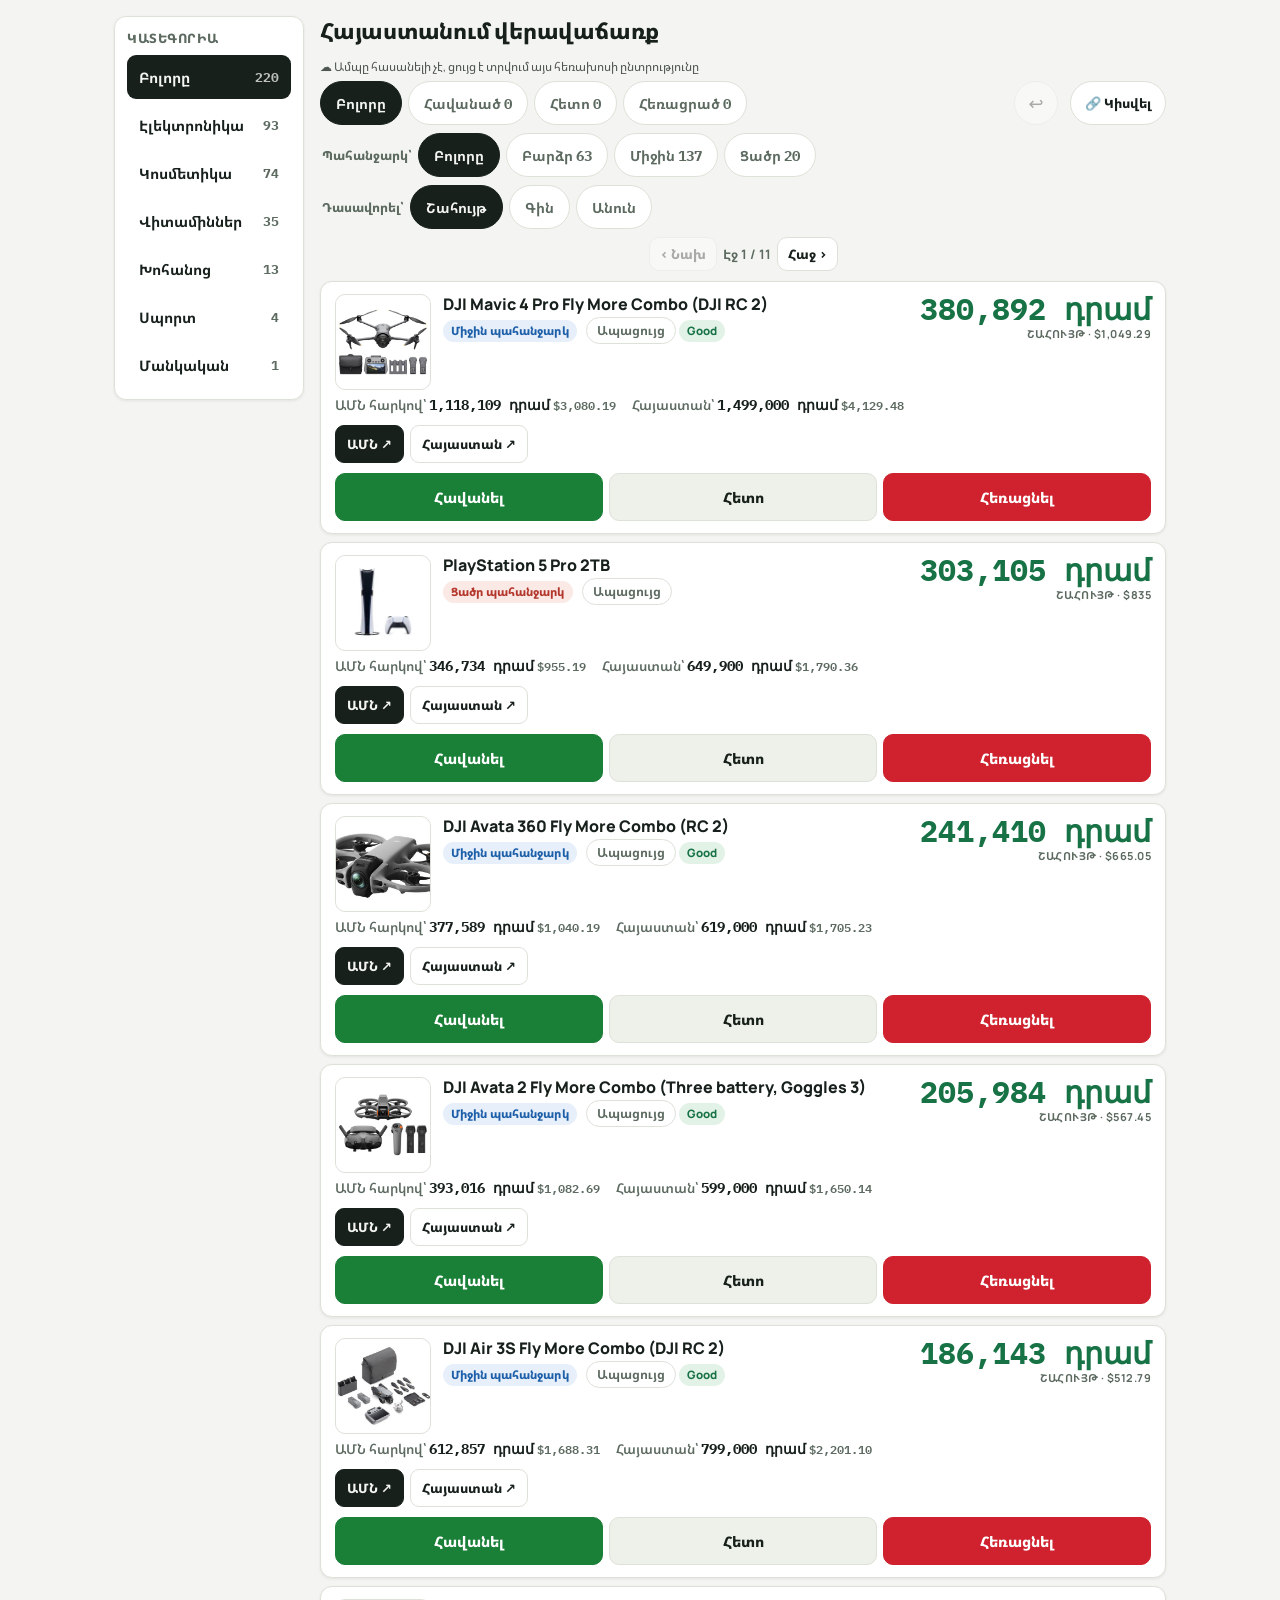
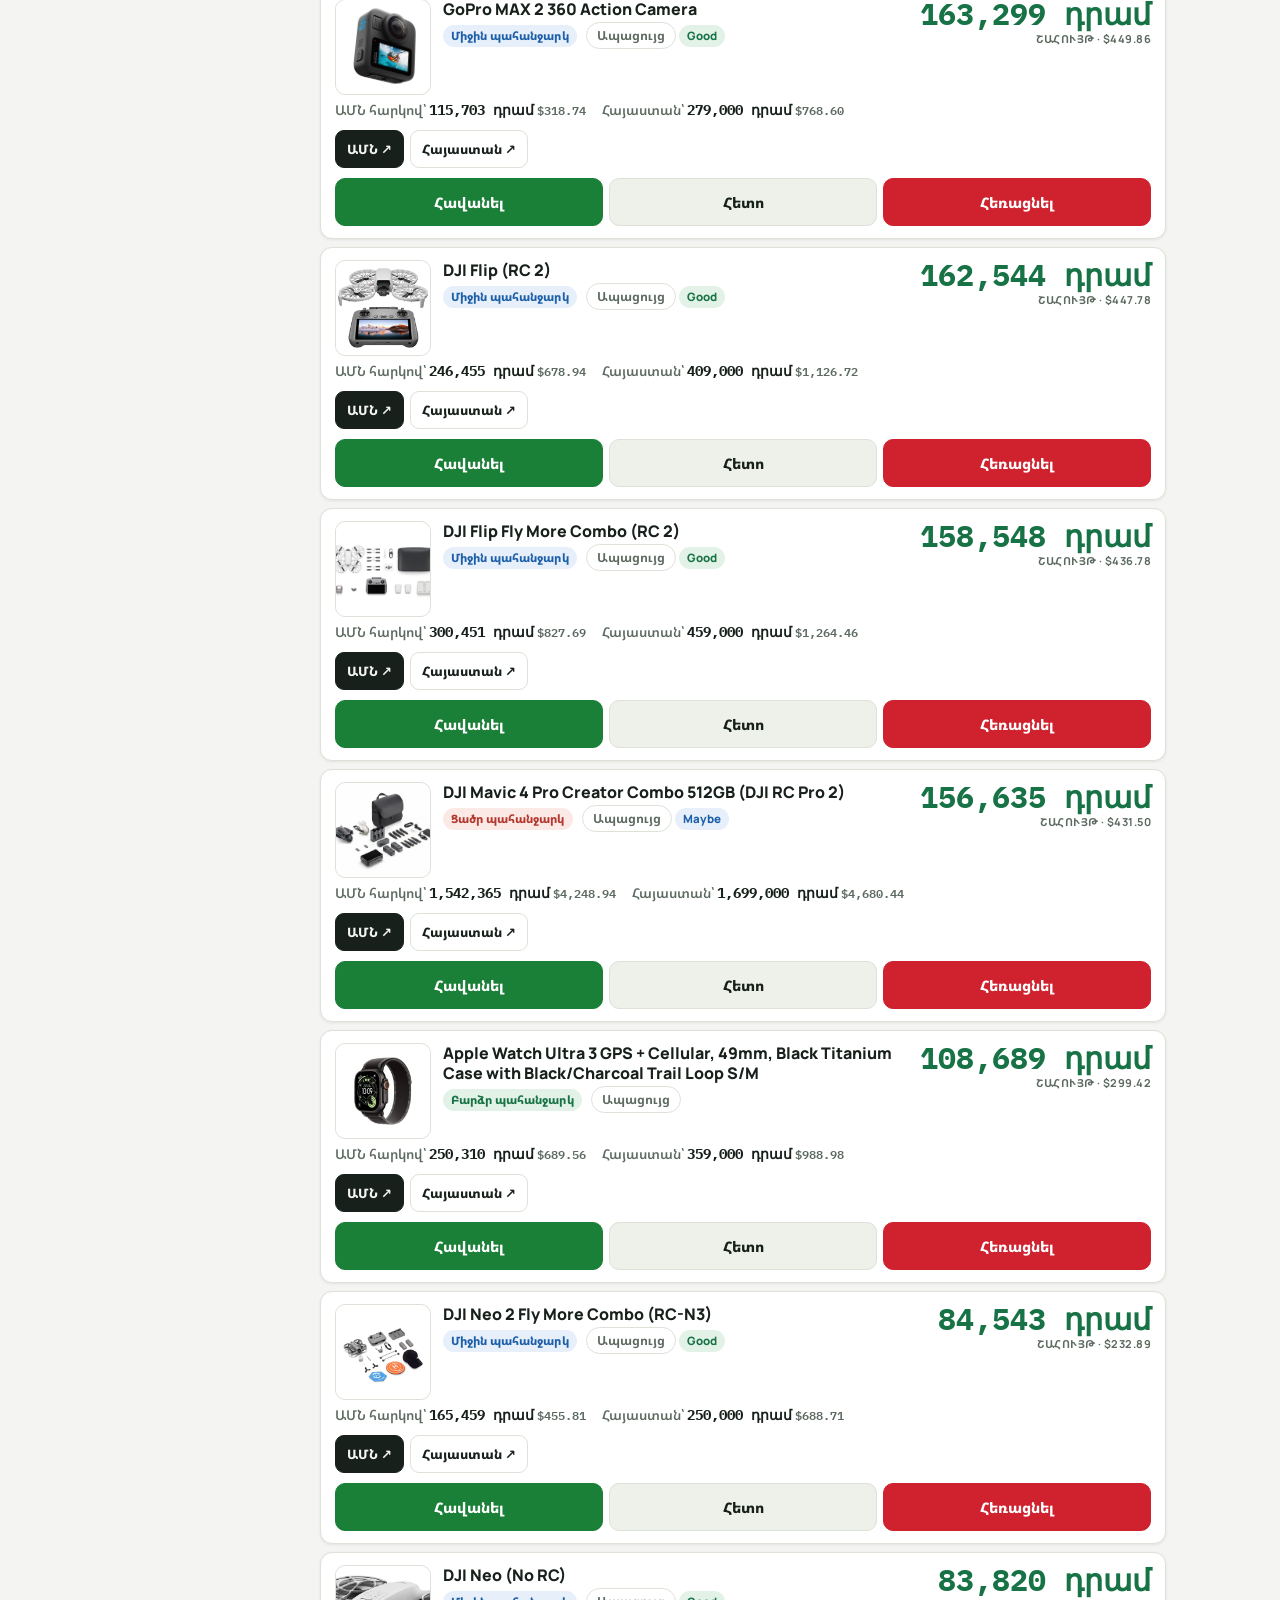
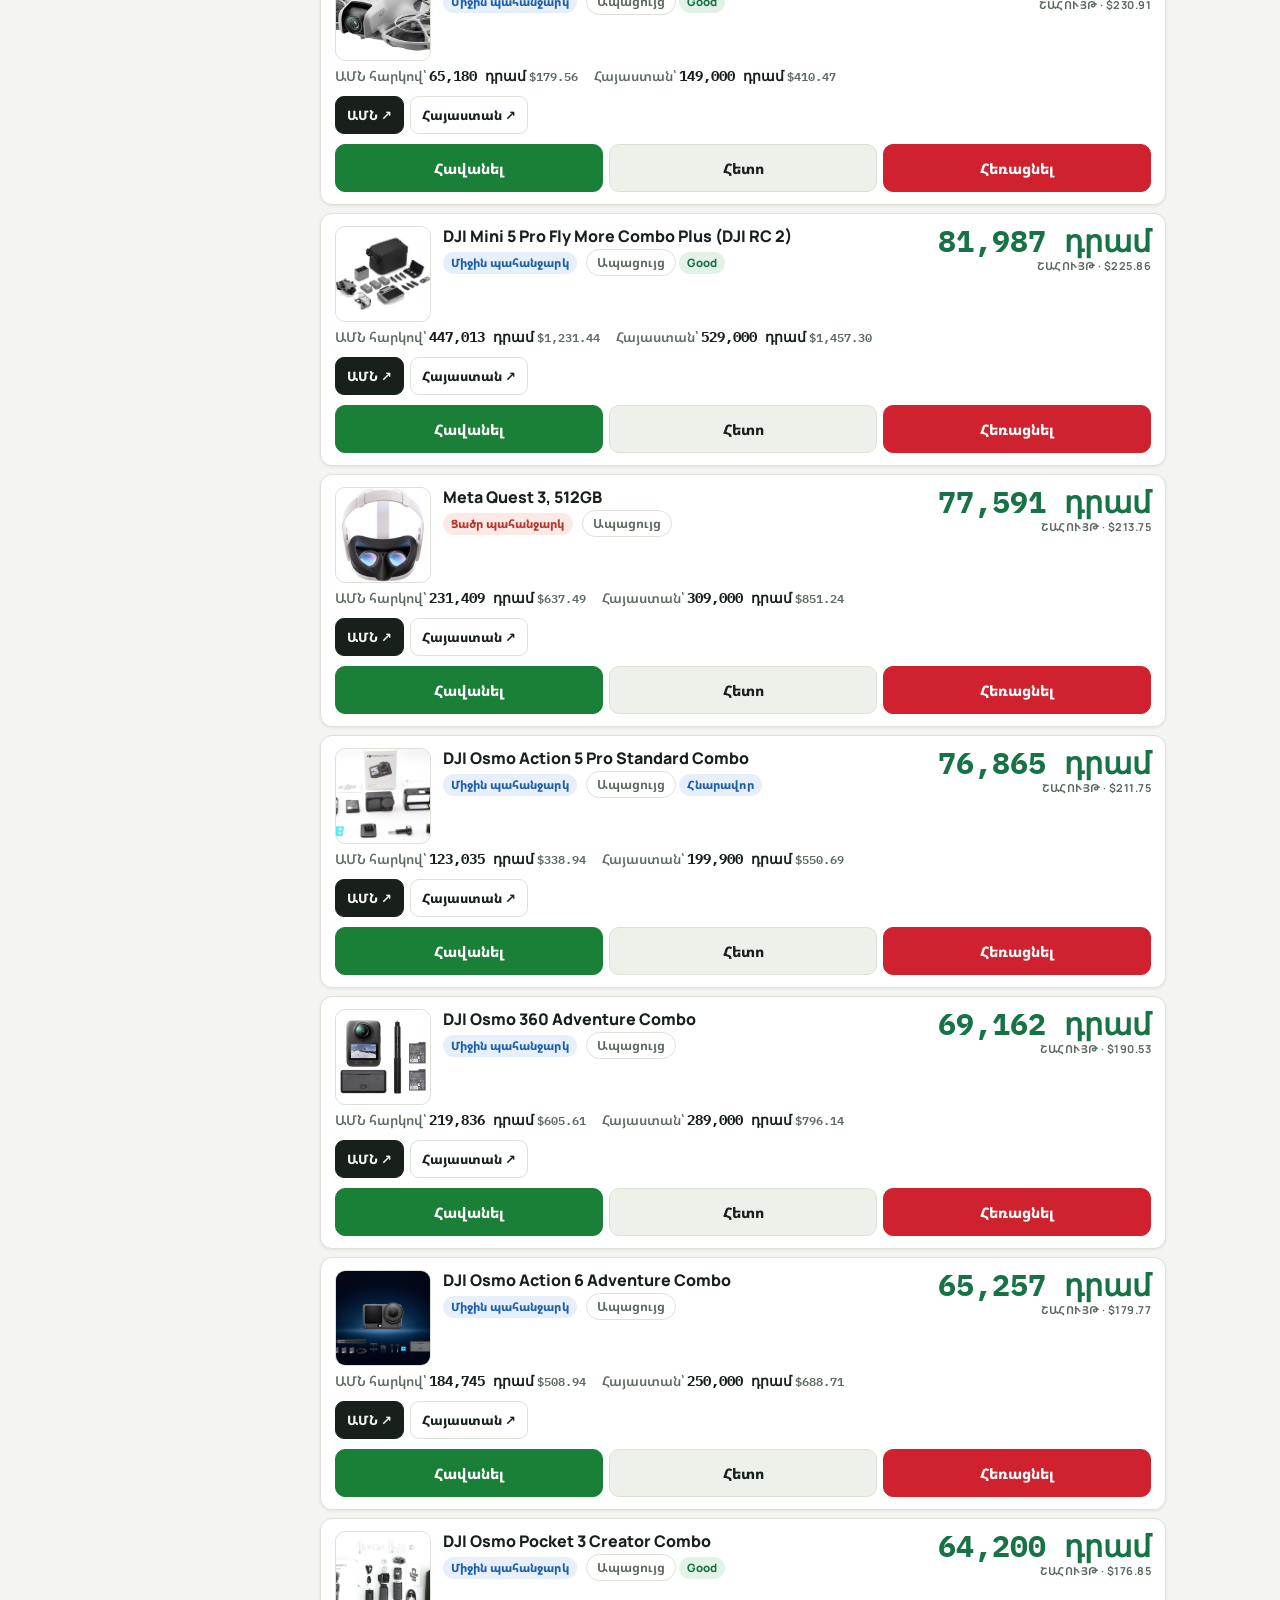
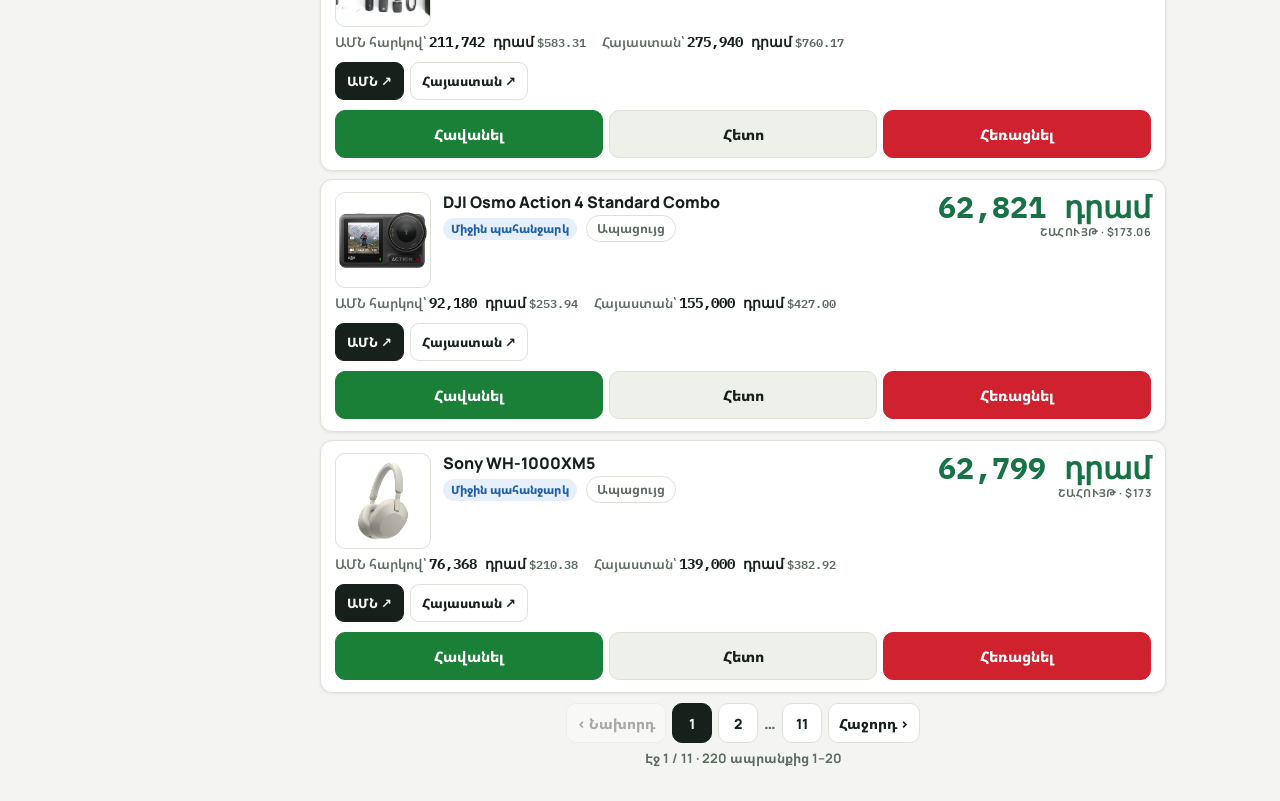
==== commit 140d1658: "Osteo Bi-Flex price update Nov 11: CVS $27.49 -> $45.99 live, profit $104.40 -> $84.75, still Good (" ====
--- a/armenia-resale/index.html
+++ b/armenia-resale/index.html
@@ -477,7 +477,7 @@
   {id:"vspuresedshimmerlotion", status:"Good", demand:"medium", cat:"beauty", name:"Victoria's Secret Pure Seduction Shimmer Fragrance Lotion, 236ml", usPrice:8.00, armAMD:8000, profitAMD:4915, usStore:"Victoria's Secret", armStore:"Instagram", usLink:"https://www.victoriassecret.com/us/vs/beauty/the-mist-collection", armLink:"https://www.instagram.com/p/Dc2rGdpil0s/", note:"Միայն զեղչով։ $8 գնով 5-ը $40-ով, ստուգել վճարման ժամանակ, արդյոք զեղչը վերաբերում է shimmer լոսյոններին։"},
  {id:"natrolMelatonin3mg", status:"Good", demand:"medium", cat:"vitamins", name:"Natrol Melatonin 3mg Fast Dissolve, Strawberry, 90 tablets", usPrice:10.79, armAMD:10890, profitAMD:6730, usStore:"CVS", armStore:"AlfaPharm", usLink:"https://www.cvs.com/shop/natrol-melatonin-3mg-fast-dissolve-tablets-strawberry-90-ct-prodid-555968", armLink:"https://www.alfapharm.am/en/products/view/melatonin-tab-sublingv-3mg-x-90-natrol-30516"},
  {id:"nbCoQ10", status:"Good", demand:"medium", cat:"vitamins", name:"Nature's Bounty Co Q-10 100mg, 60 softgels", usPrice:67.99, armAMD:34400, profitAMD:8178, usStore:"CVS", armStore:"AlfaPharm", usLink:"https://www.cvs.com/shop/nature-s-bounty-co-q-10-100-mg-softgels-60-ct-prodid-175154", armLink:"https://www.alfapharm.am/en/products/view/koenzim-q10-100mg-n-eichers-baunti-kaps-kh-60-38872", note:"AlfaPharm-ում «caps» է գրված, CVS-ում՝ softgels, նույն Nature's Bounty CoQ10 100մգ 60 հատն է։"},
- {id:"osteoBiFlex", status:"Good", demand:"medium", cat:"vitamins", name:"Osteo Bi-Flex Triple Strength, 120 tablets", usPrice:27.49, armAMD:48500, profitAMD:37897, usStore:"CVS", armStore:"AlfaPharm", usLink:"https://www.cvs.com/shop/osteo-bi-flex-triple-strength-tablets-prodid-1011057?skuId=187588", armLink:"https://www.alfapharm.am/en/products/view/osteo-bi-fleks-tab-kh-120-n-eichers-baunti-41176", note:"CVS-ի գինը հոկտեմբերի 30-ի crawl-ից է, գնելուց առաջ խանութում նորից ստուգել։"},
+ {id:"osteoBiFlex", status:"Good", demand:"medium", cat:"vitamins", name:"Osteo Bi-Flex Triple Strength, 120 tablets", usPrice:45.99, armAMD:48500, profitAMD:30762, usStore:"CVS", armStore:"AlfaPharm", usLink:"https://www.cvs.com/shop/osteo-bi-flex-triple-strength-tablets-prodid-1011057?skuId=187588", armLink:"https://www.alfapharm.am/en/products/view/osteo-bi-fleks-tab-kh-120-n-eichers-baunti-41176", note:"CVS-ի գինը ստուգվել է 2026-ի նոյեմբերի 11-ին՝ $45.99։ Buy 1 get 1 50% off + $7 կուպոն մինչև 12/12/2026։"},
  {id:"vscpshimmerlotion", status:"Good", demand:"medium", cat:"beauty", name:"Victoria's Secret Coconut Passion Shimmer Fragrance Lotion, 236ml", usPrice:8.00, armAMD:8000, profitAMD:4915, usStore:"Victoria's Secret", armStore:"@vs_gifts1", usLink:"https://www.victoriassecret.com/us/vs/beauty/fragrance-lotions", armLink:"https://www.instagram.com/p/Dc2rGdpil0s/", note:"Միայն զեղչով։ $8 գնով 5-ը $40-ով։ Հոկտեմբերի 29-ի գրառումը գինը կարող է 7 000 դրամ ցույց տալ (շահույթը $10.78)։"},
  {id:"vsvpshimmerlotion", status:"Good", demand:"medium", cat:"beauty", name:"Victoria's Secret Velvet Petals Shimmer Fragrance Lotion, 236ml", usPrice:8.00, armAMD:8000, profitAMD:4915, usStore:"Victoria's Secret", armStore:"@vs_gifts1", usLink:"https://www.victoriassecret.com/us/vs/beauty/fragrance-lotions", armLink:"https://www.instagram.com/p/Dc2rGdpil0s/", note:"Միայն զեղչով։ $8 գնով 5-ը $40-ով։ Հոկտեմբերի 29-ի գրառումը գինը կարող է 7 000 դրամ ցույց տալ (շահույթը $10.78)։"},
  {id:"vsmidnightbloomshimmer", status:"Good", demand:"high", cat:"beauty", name:"Victoria's Secret Midnight Bloom Shimmer Fragrance Mist, 250ml", usPrice:8.00, armAMD:8000, profitAMD:4915, usStore:"Victoria's Secret", armStore:"@vs_gifts1", usLink:"https://www.victoriassecret.com/us/vs/beauty/mists?mobileTarget=shop", armLink:"https://www.instagram.com/p/DXdlGVFDBbT/", note:"Միայն զեղչով։ $8 գնով 5-ը $40-ով։"},
@@ -510,8 +510,8 @@
 "vsbarevanillashimmerlotion":{"t": "Պահանջարկը միջին է։\n\nInstagram-ում 1 հրապարակում է գտնվել՝ @vs_gifts1՝ 8 000 դրամ։", "l": [["@vs_gifts1", "https://www.instagram.com/p/Dc2rGdpil0s/"]]},
 "vspuresedshimmerlotion":{"t": "Պահանջարկը միջին է։\n\nInstagram-ում 1 հրապարակում է գտնվել՝ @vs_gifts1՝ 8 000 դրամ։", "l": [["@vs_gifts1", "https://www.instagram.com/p/Dc2rGdpil0s/"]]},
 "natrolMelatonin3mg":{"t": "Պահանջարկը միջին է։\n\nՊահեստում է AlfaPharm-ում՝ 10 890 դրամ։ 1 ապացույց՝ AlfaPharm-ի ճշգրիտ էջը։", "l": [["AlfaPharm", "https://www.alfapharm.am/en/products/view/melatonin-tab-sublingv-3mg-x-90-natrol-30516"]]},
-"nbCoQ10":{"t": "Պահանջարկը միջին է։\n\nՊահեստում է AlfaPharm-ում՝ 34 400 դրամ։ Հայտարարությունների քանակը չի հաշվվել։", "l": [["AlfaPharm", "https://www.alfapharm.am/en/products/view/koenzim-q10-100mg-n-eichers-baunti-kaps-kh-60-38872"]]},
-"osteoBiFlex":{"t": "Պահանջարկը միջին է։\n\nՊահեստում է AlfaPharm-ում՝ 48 500 դրամ։ Հայտարարությունների քանակը չի հաշվվել։", "l": [["AlfaPharm", "https://www.alfapharm.am/en/products/view/osteo-bi-fleks-tab-kh-120-n-eichers-baunti-41176"]]},
+"nbCoQ10":{"t": "Պահանջարկը միջին է։\n\nՊահեստում է AlfaPharm-ում՝ 34 400 դրամ։ Հայտարարությունների քանակը չի հաշվվել։\n\nAlfaPharm 34,400 AMD price confirmed live from the product page's own price line. CVS: Buy 1 get 1 free + $1 coupon exp 11/28/2026.", "l": [["AlfaPharm", "https://www.alfapharm.am/en/products/view/koenzim-q10-100mg-n-eichers-baunti-kaps-kh-60-38872"]]},
+"osteoBiFlex":{"t": "Պահանջարկը միջին է։\n\nՊահեստում է AlfaPharm-ում՝ 48 500 դրամ։ Հայտարարությունների քանակը չի հաշվվել։\n\nPRICE CHANGE Nov 11: CVS $27.49 -> $45.99 live, profit $104.40 -> $84.75, still Good. CVS Buy 1 get 1 50% off + $7 coupon exp 12/12/2026.", "l": [["AlfaPharm", "https://www.alfapharm.am/en/products/view/osteo-bi-fleks-tab-kh-120-n-eichers-baunti-41176"]]},
 "vscpshimmerlotion":{"t": "Պահանջարկը միջին է։\n\nInstagram-ում 1 հրապարակում է գտնվել՝ @vs_gifts1, 2026-ի սեպտեմբերի 3, 4 shimmer լոսյոն՝ 8 000 դրամ։", "l": [["@vs_gifts1","https://www.instagram.com/p/Dc2rGdpil0s/"]]},
 "vsvpshimmerlotion":{"t": "Պահանջարկը միջին է։\n\nInstagram-ում 1 հրապարակում է գտնվել՝ @vs_gifts1, 2026-ի սեպտեմբերի 3, 4 shimmer լոսյոն՝ 8 000 դրամ։", "l": [["@vs_gifts1","https://www.instagram.com/p/Dc2rGdpil0s/"]]},
 "vsmidnightbloomshimmer":{"t": "Պահանջարկը բարձր է։\n\nInstagram-ում 1 հրապարակում է գտնվել՝ @vs_gifts1, 2026-ի ապրիլի 22, 5 shimmer միսթ՝ 8 000 դրամ։", "l": [["@vs_gifts1","https://www.instagram.com/p/DXdlGVFDBbT/"]]},
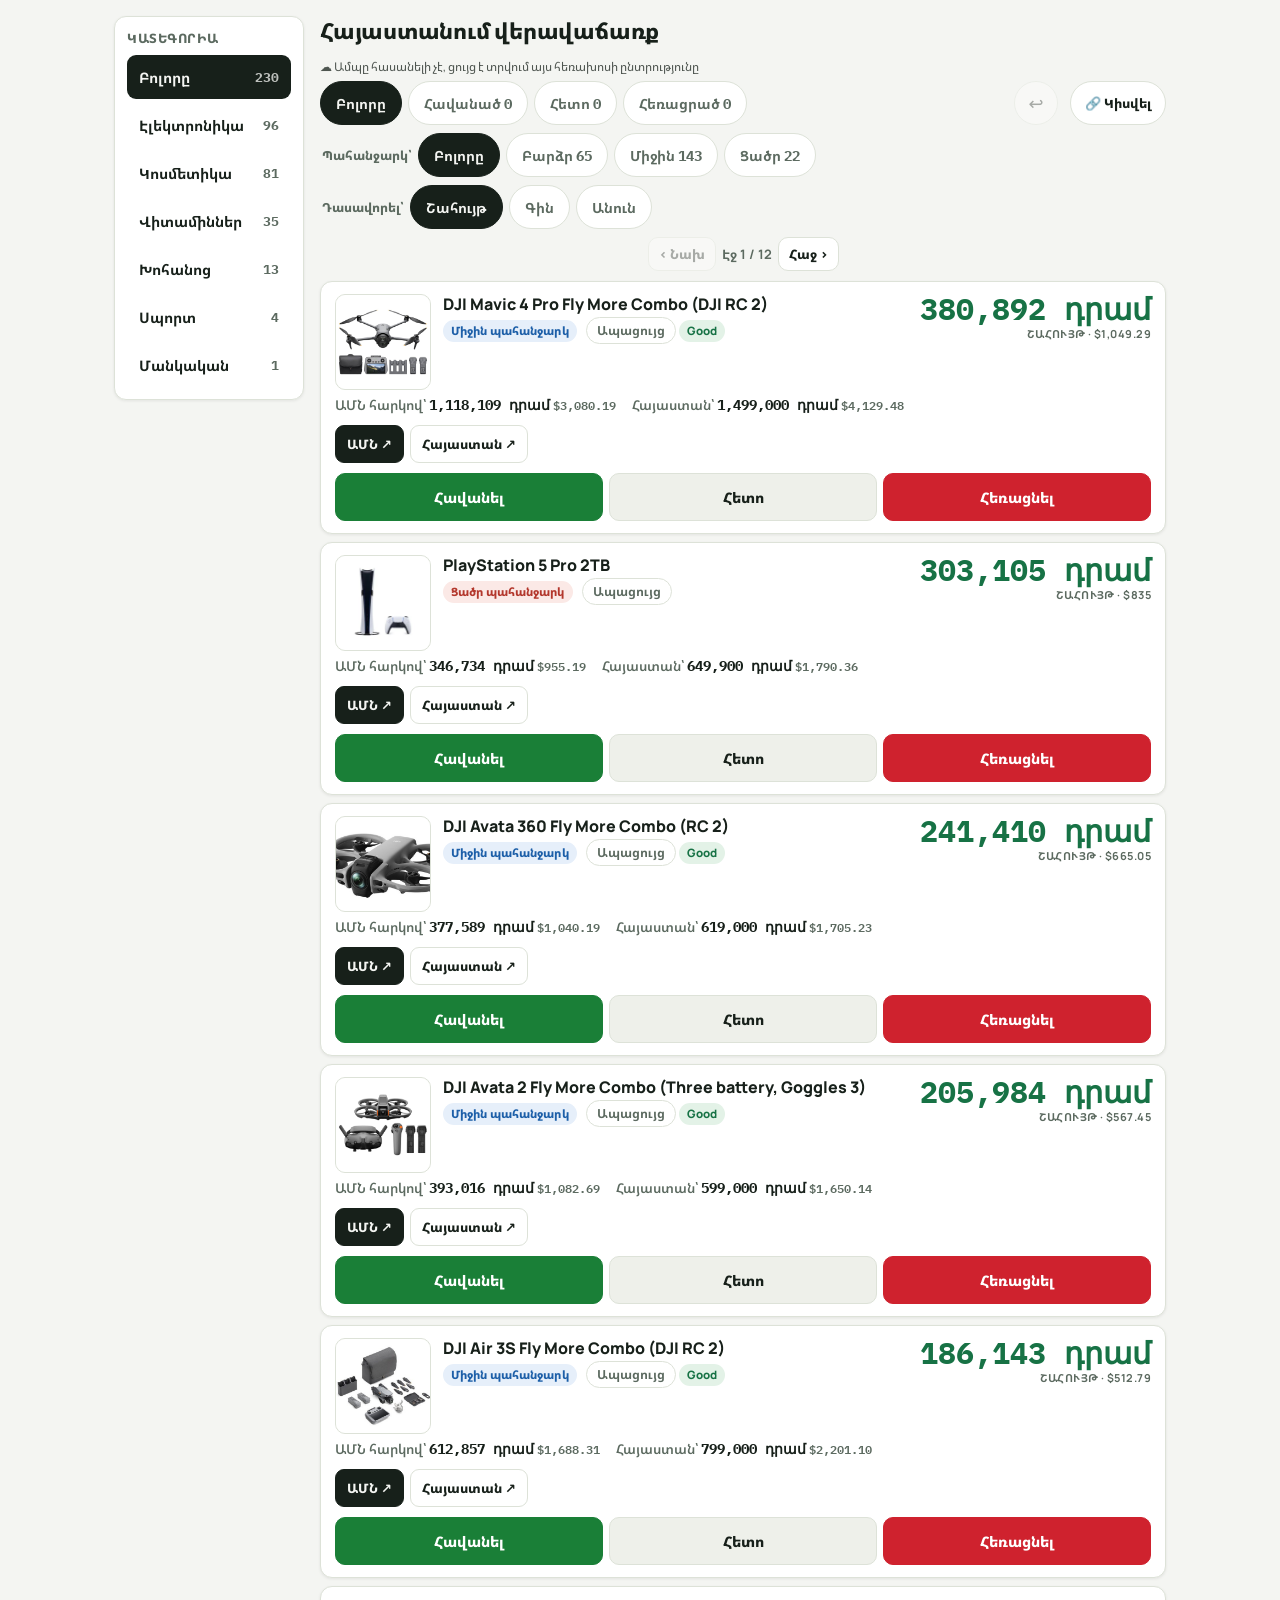
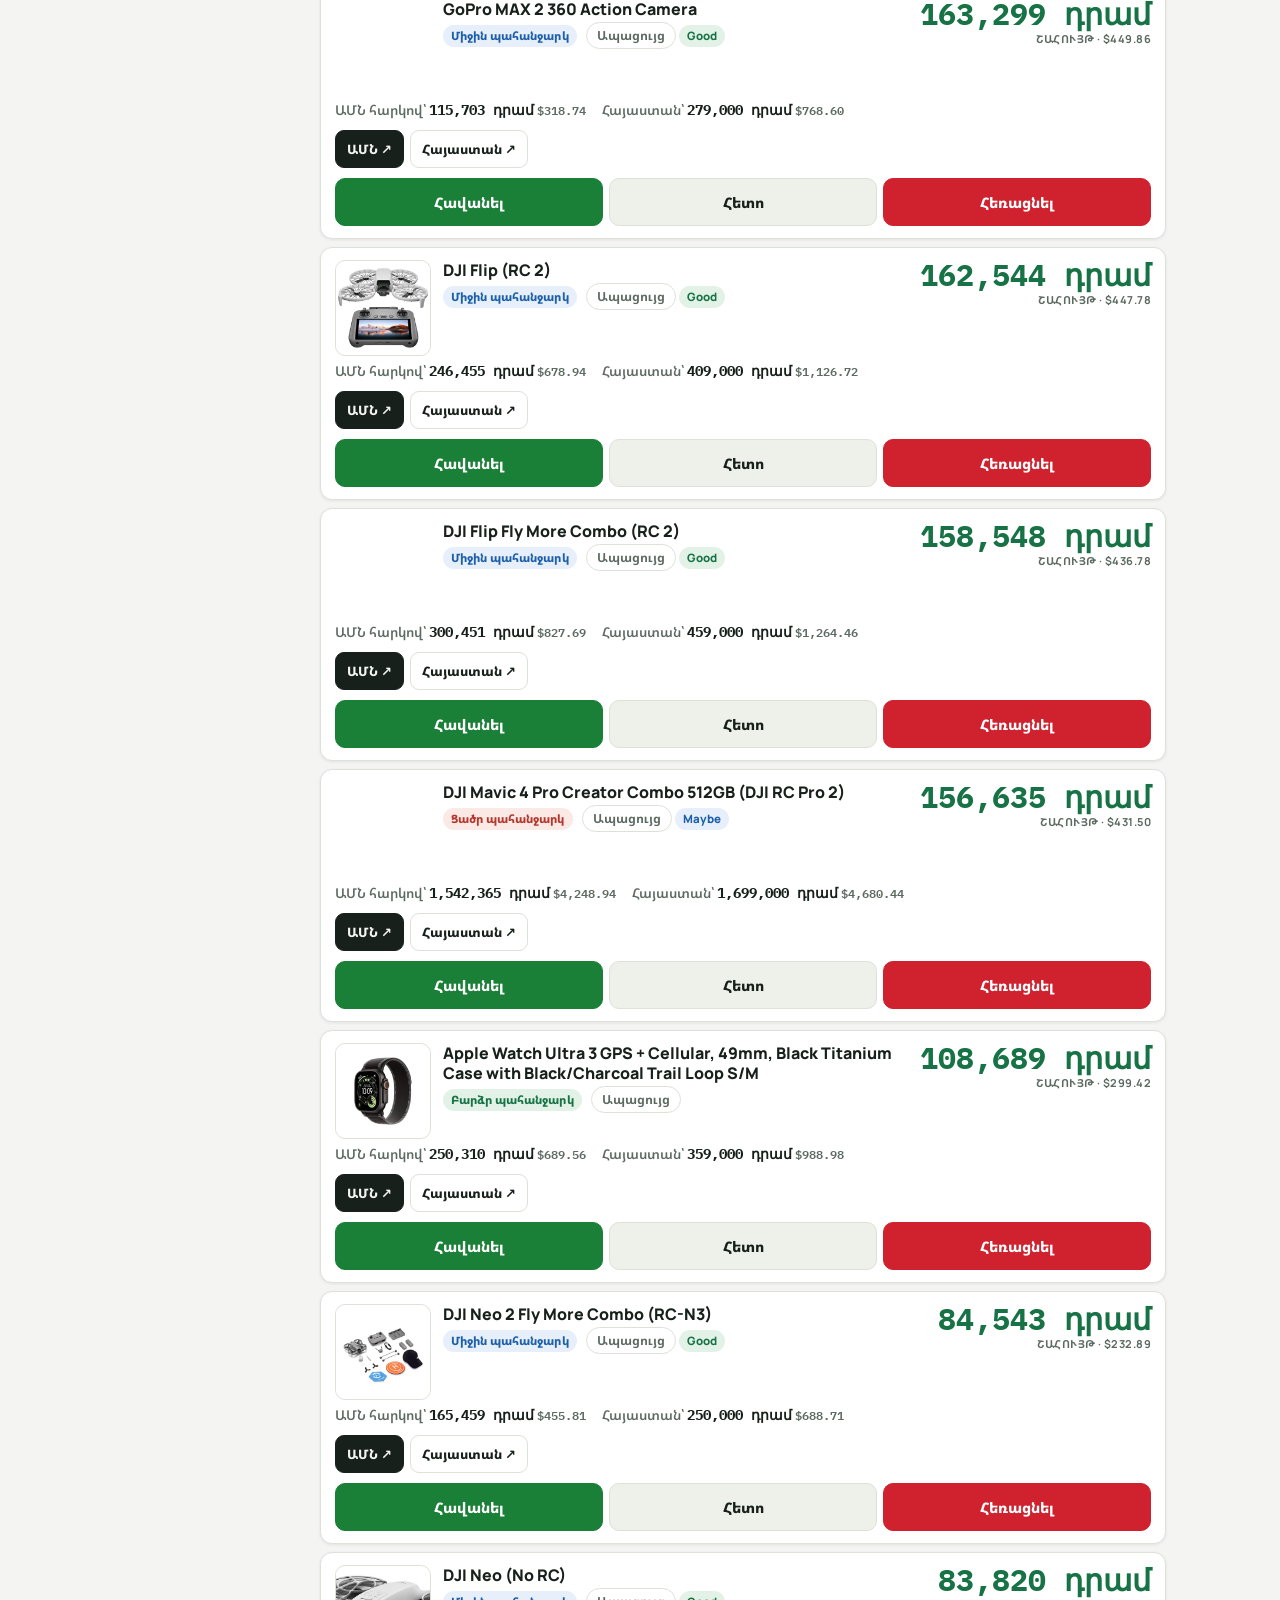
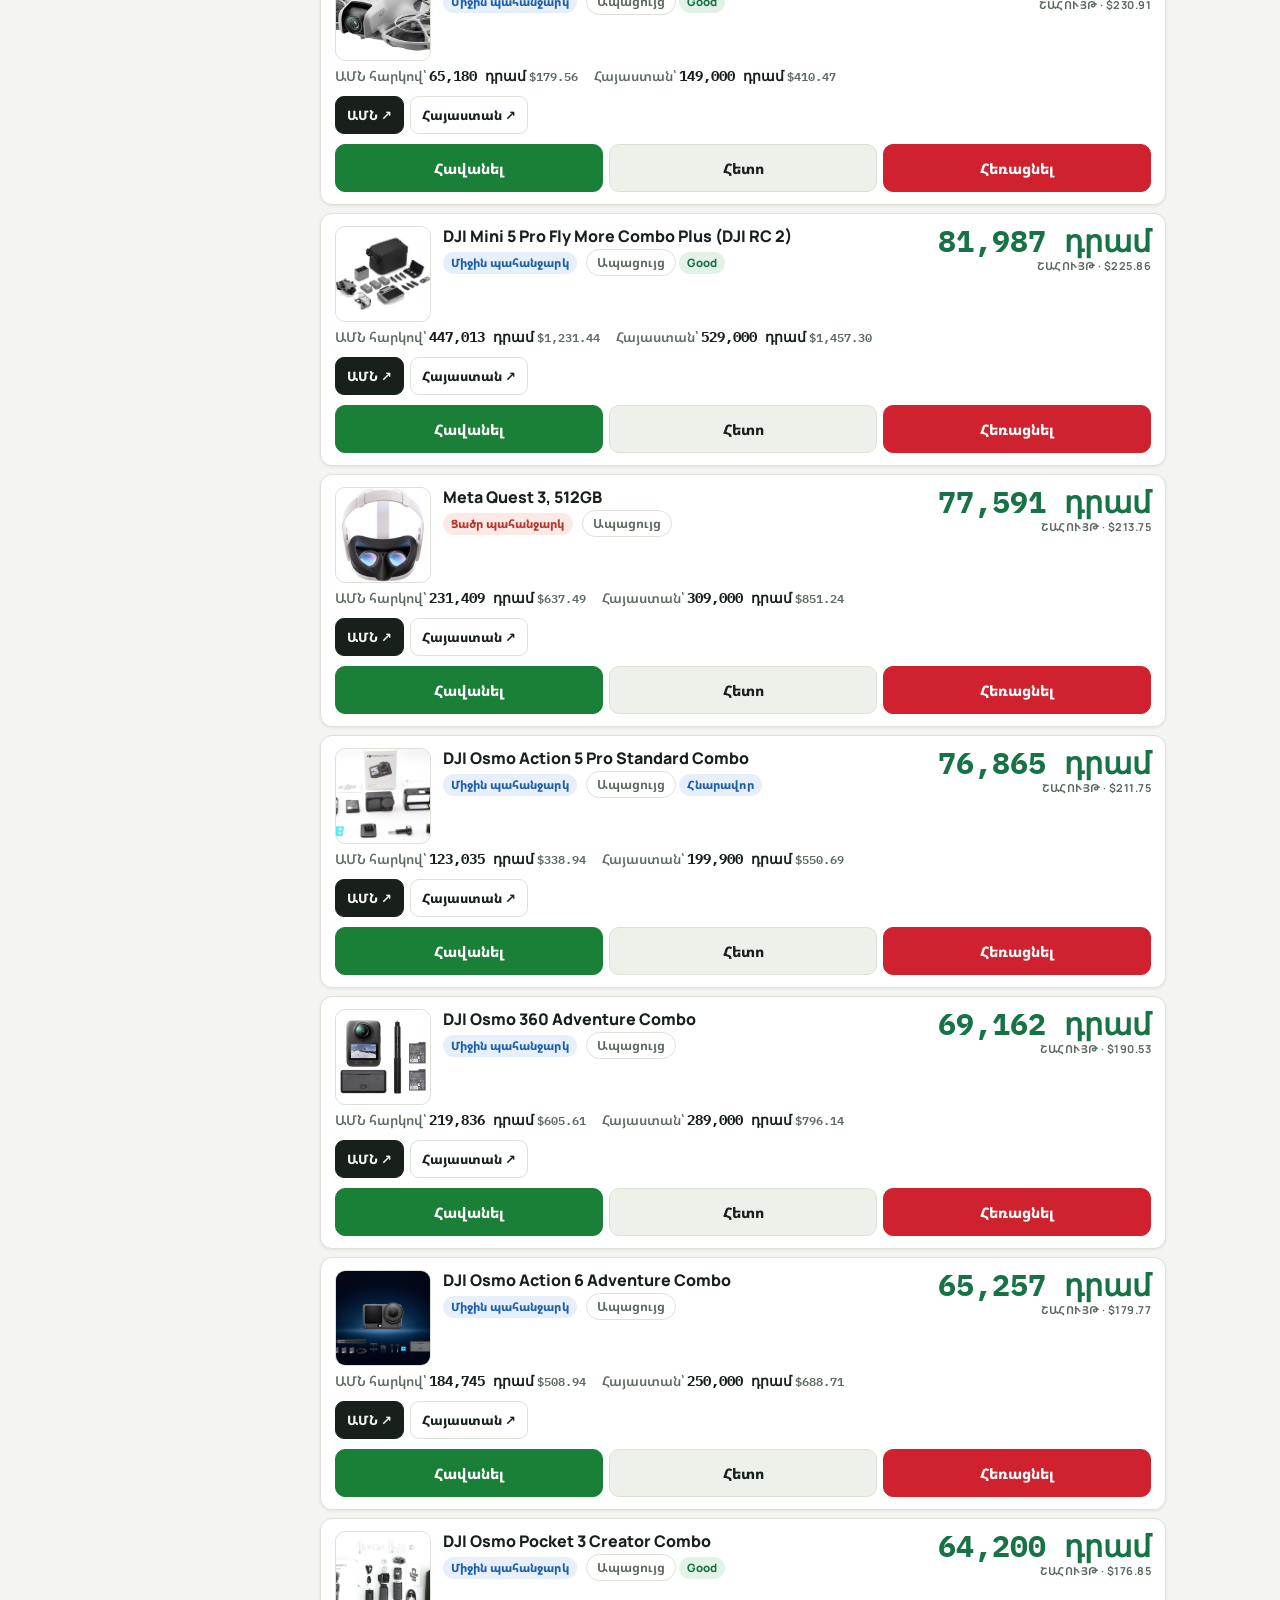
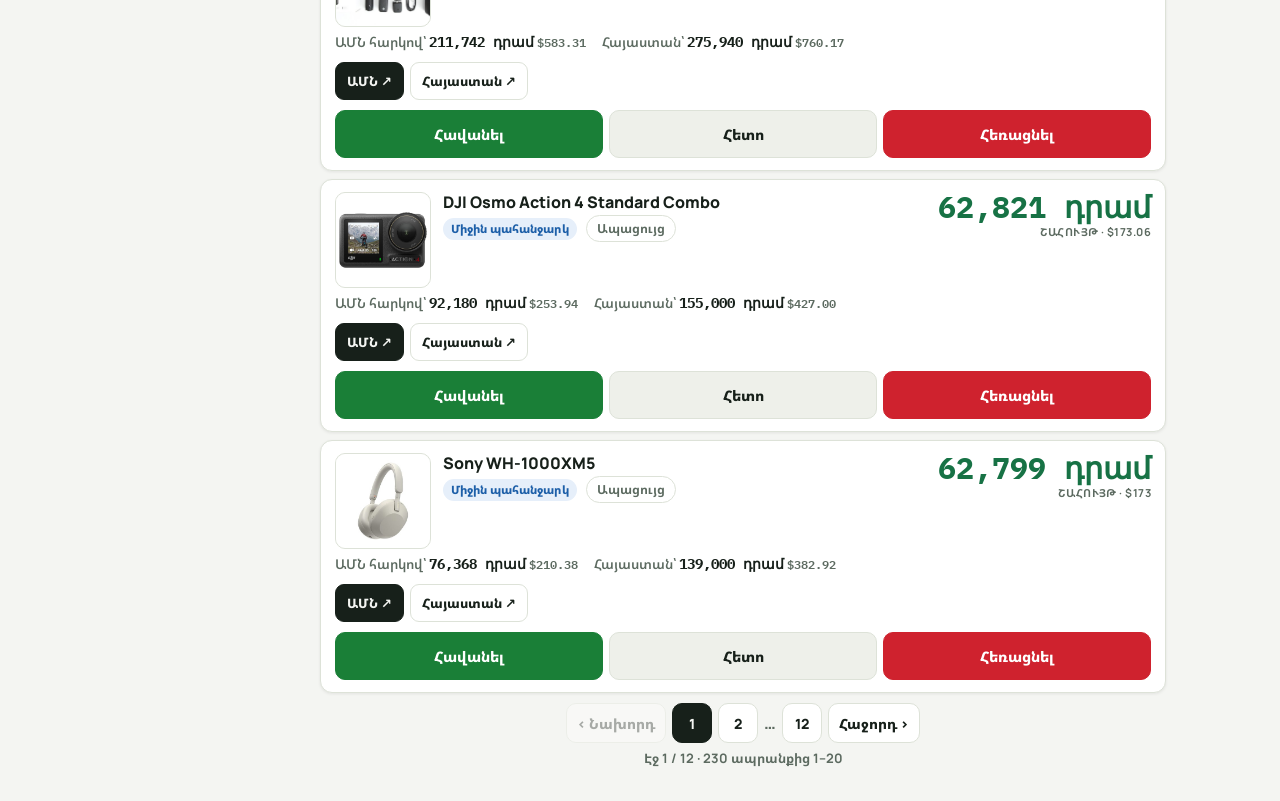
==== commit 54463787: "Cheap batch #7: 10 products (230 total) Logitech G502 HERO, G Driving Force Shifter, Pebble Mouse 2 " ====
--- a/armenia-resale/index.html
+++ b/armenia-resale/index.html
@@ -266,7 +266,7 @@
 var DEMAND = {high:"Բարձր պահանջարկ", medium:"Միջին պահանջարկ", low:"Ցածր պահանջարկ"};
 var STATUS_CLASS = {"Good":"good","Maybe":"maybe","Լավ":"good","Հնարավոր":"maybe"};
 
-var IMG = {ps5:"ps5.jpg", xm5:"xm5.jpg", watch:"watch.jpg", switch:"switch.jpg", rayban:"rayban.jpg", ceravepm:"ceravepm.jpg", ceraveeye:"ceraveeye.jpg", ordinary:"ordinary.jpg", vs:"vs.jpg", bbw:"bbw.jpg", bbwnight:"bbwnight.jpg", bbwcherry:"bbwcherry.jpg", vsmistlove:"vs.jpg", ceravecream:"ceravecream.jpg", omega100:"omega100.jpg", coq10:"coq10.jpg", omega50:"omega50.jpg", zinc:"zinc.jpg", melatonin:"melatonin.jpg", d3:"d3.jpg", arginine:"arginine.jpg", glycolic:"glycolic.jpg", hyaluronic:"hyaluronic.jpg", quest3:"quest3.jpg", quest3s:"quest3s.jpg", dji:"dji.jpg", kindle:"kindle.jpg", gopro:"gopro.jpg", laneige:"laneige.jpg", mxmaster:"mxmaster.jpg", bcomplex:"bcomplex.jpg", acidophilus:"acidophilus.jpg", gummies:"gummies.jpg", mandelic:"mandelic.jpg", snail:"snail.jpg", vitc:"vitc.jpg", bojrelief:"bojrelief.jpg", bojaqua:"bojaqua.jpg", arbutin:"arbutin.jpg", bojcalming:"bojcalming.jpg", bojstick:"bojstick.jpg", effaclar:"effaclar.jpg", vsbare:"vsbare.jpg", vslove:"vslove.jpg", vsbombshell:"vsbombshell.jpg", vsaqua:"vsaqua.jpg", vsvelvet:"vsvelvet.jpg", bbwlotion:"bbwlotion.jpg", bbwcream:"bbwcream.jpg", bbwwash:"bbwwash.jpg", bbwglowtion:"bbwglowtion.jpg", bbwbutterfly:"bbwbutterfly.jpg", cerave473:"cerave473.jpg", cerave355:"cerave355.jpg", sdjplay:"sdjplay.jpg", sdjrosa:"sdjrosa.jpg", jblflip6:"jblflip6.jpg", marshall:"marshall.jpg", boseultra:"boseultra.jpg", bosebuds2:"bosebuds2.jpg", boseqc45:"boseqc45.jpg", insta360x5:"insta360x5.jpg", ps5slim:"ps5slim.jpg", dualsense:"dualsense.jpg", watchse40:"watchse40.jpg", watchse44:"watchse44.jpg", watchs11:"watchs11.jpg", airpods4:"airpods4.jpg", venu4:"venu4.jpg", whoop:"whoop.jpg", fenix8:"fenix8.jpg", ipad11:"ipad11.jpg", ipadair256:"ipadair256.jpg", pencilusbc:"pencilusbc.jpg", mxkeys:"mxkeys.jpg", magicmouse:"magicmouse.jpg", adapter20w:"adapter20w.jpg", ipadair128:"ipadair128.jpg", trackpadblk:"trackpad.jpg", avadapter:"avadapter.jpg", magickb13:"magickb13.jpg", razerdeath:"razerdeath.jpg", blueyeti:"blueyeti.jpg", djimicmini:"djimicmini.jpg", owala24:"owala24.jpg", owala40:"owala40.jpg", jjdrainer:"jjdrainer.jpg", jjdrawer:"jjdrawer.jpg", jjhold:"jjhold.jpg", jjnest:"jjnest.jpg", zwpro:"zwpro.jpg", zw1731:"zw1731.jpg", zwallstar:"zwallstar.jpg", jjmilltop:"jjmilltop.jpg", bialetti3:"bialetti3.jpg", bialetti6:"bialetti6.jpg", hrm200:"hrm200.jpg", hrm600:"hrm600.jpg", avent17:"avent.jpg", beatspro:"beatspro.jpg", psportal:"psportal.jpg", instax13:"instax13.jpg", instaxevo:"instaxevo.jpg", instaxliplay:"instaxliplay.jpg", airtag4:"airtag4.jpg", nbiron:"nbiron.jpg", nbglucosamine:"nbglucosamine.jpg", airtag1:"airtag1.jpg", beatssolo4:"beatssolo4.jpg", djiaction5:"djiaction5.jpg", whooppeak:"whooppeak.jpg", dualsenseedge:"dualsenseedge.jpg", ankerprime:"ankerprime.jpg", ultwear:"ultwear.jpg", airpods4nc:"airpods4nc.jpg", nblysine:"nblysine.jpg", solgarcmz:"solgarcmz.jpg", instaxse:"instaxse.jpg", natrolD3:"natrolD3.jpg", solgarZinc:"solgarZinc.jpg", solgarIron:"solgarIron.jpg", solgarVitC:"solgarVitC.jpg", solgarCaMgD3:"solgarCaMgD3.jpg", solgarVitA:"solgarVitA.jpg", solgarK2:"solgarK2.jpg", solgarSelenium:"solgarSelenium.jpg", solgarOmega369:"solgarOmega369.jpg", natrolB12:"natrolB12.jpg", hrmproplus:"hrmproplus.jpg", venu441:"venu441.jpg", fr265:"fr265.jpg", mic2_1:"mic2_1.jpg", mic3_1:"mic3_1.jpg", fr570:"fr570.jpg", action6:"action6.jpg", mxanywhere3s:"mxanywhere3s.jpg", lily2:"lily2.jpg", action4:"action4.jpg", micmini1:"micmini1.jpg", ultra3:"ultra3.jpg", watchs1146:"watchs1146.jpg", solgarMgCitrate:"solgarMgCitrate.jpg", cheirosa62:"cheirosa62.jpg", mic3_2:"mic3_2.jpg", kindlecolor:"kindlecolor.jpg", neo2fmc:"neo2fmc.jpg", pocket3cc:"pocket3cc.jpg", homepodmini:"homepodmini.jpg", beatsbudsplus:"beatsbudsplus.jpg", mini5fmcplus:"mini5fmcplus.jpg", air3sfmc:"air3sfmc.jpg", flipfmc:"flipfmc.jpg", fliprc2:"fliprc2.jpg", neo:"neo.jpg", natrolBiotin:"natrolBiotin.jpg", avata2:"avata2.jpg", mavic4fmc:"mavic4fmc.jpg", avata360:"avata360.jpg", osmo360:"osmo360.jpg", max2:"max2.jpg", go3s:"go3s.jpg", rs5:"rs5.jpg", quest3s256:"quest3s256.jpg", fr970:"fr970.jpg", mavic4cc:"mavic4cc.jpg", ordnmf:"ordnmf.jpg", ordazelaic:"ordazelaic.jpg", ordsalicylic:"ordsalicylic.jpg", ordsqualane:"ordsqualane.jpg", applecase17pm:"applecase17pm.jpg", hrm200xs:"hrm200xs.jpg", vsbombshellmist:"vsbombshellmist.jpg", adapter40w:"adapter40w.jpg", zwillingchef:"zwillingchef.jpg", jarrowcollagen:"jarrowcollagen.jpg", bbvwarmvanilla:"bbwwarmvanilla.png", bbwchampagnetoast:"bbwchampagnetoast.jpg", bbwinthestars:"bbwinthestars.jpg", bbvwarmvanillacream:"bbwwarmvanillacream.jpg", bbwchampagnetoastcream:"bbwchampagnetoastcream.jpg", vspsshimmer:"vspsshimmer.webp", vsvpshimmer:"vsvpshimmer.jpg", vsakshimmer:"vsakshimmer.webp", vscpshimmer:"vscpshimmer.png", k380:"k380.jpg", nmmulti:"nmmulti.jpg", vsteasemist:"vsteasemist.jpg", vsteaselotion:"vsteaselotion.jpg", bbwinstarscream:"bbwinstarscream.jpg", vsamberlotion:"vsamberlotion.jpg", vslovespellshimmer:"vslovespellshimmer.jpg", vsbarevanillashimmer:"vsbarevanillashimmer.jpg", maryruthd3:"maryruthd3.jpg", maryruthtoddler:"maryruthtoddler.jpg", beekeeperskids:"beekeeperskids.jpg", bbwgingham:"bbwgingham.jpg", ordcaffeine:"ordcaffeine.jpg", ordaha:"ordaha.jpg", bbwbutterflymist:"bbwbutterflymist.jpg", vsverysexymist:"vsverysexymist.jpg", vsverysexylotion:"vsverysexylotion.jpg", sdjbumglass:"sdjbumglass.jpg", applecable:"applecable.jpg", appleadapter:"appleadapter.jpg", vsbarevanillashimmerlotion:"vsbarevanillashimmerlotion.jpg", vspuresedshimmerlotion:"vspuresedshimmerlotion.jpg", natrolMelatonin3mg:"natrolMelatonin3mg.jpg", nbCoQ10:"nbCoQ10.jpg", osteoBiFlex:"osteoBiFlex.jpg", vscpshimmerlotion:"vscpshimmerlotion.jpg", vsvpshimmerlotion:"vsvpshimmerlotion.jpg", vsmidnightbloomshimmer:"vsmidnightbloomshimmer.jpg", vscherrydesiremist:"vscherrydesiremist.jpg", vscherrydesirelotion:"vscherrydesirelotion.jpg", bbwdarkkiss:"bbwdarkkiss.jpg", vsbombshellseductionmist:"vsbombshellseductionmist.jpg", vsbombshellseductionlotion:"vsbombshellseductionlotion.jpg", vspsshimmerset:"vspsshimmerset.jpg", g309:"g309.jpg", childlifeD3:"childlifeD3.jpg"};
+var IMG = {ps5:"ps5.jpg", xm5:"xm5.jpg", watch:"watch.jpg", switch:"switch.jpg", rayban:"rayban.jpg", ceravepm:"ceravepm.jpg", ceraveeye:"ceraveeye.jpg", ordinary:"ordinary.jpg", vs:"vs.jpg", bbw:"bbw.jpg", bbwnight:"bbwnight.jpg", bbwcherry:"bbwcherry.jpg", vsmistlove:"vs.jpg", ceravecream:"ceravecream.jpg", omega100:"omega100.jpg", coq10:"coq10.jpg", omega50:"omega50.jpg", zinc:"zinc.jpg", melatonin:"melatonin.jpg", d3:"d3.jpg", arginine:"arginine.jpg", glycolic:"glycolic.jpg", hyaluronic:"hyaluronic.jpg", quest3:"quest3.jpg", quest3s:"quest3s.jpg", dji:"dji.jpg", kindle:"kindle.jpg", gopro:"gopro.jpg", laneige:"laneige.jpg", mxmaster:"mxmaster.jpg", bcomplex:"bcomplex.jpg", acidophilus:"acidophilus.jpg", gummies:"gummies.jpg", mandelic:"mandelic.jpg", snail:"snail.jpg", vitc:"vitc.jpg", bojrelief:"bojrelief.jpg", bojaqua:"bojaqua.jpg", arbutin:"arbutin.jpg", bojcalming:"bojcalming.jpg", bojstick:"bojstick.jpg", effaclar:"effaclar.jpg", vsbare:"vsbare.jpg", vslove:"vslove.jpg", vsbombshell:"vsbombshell.jpg", vsaqua:"vsaqua.jpg", vsvelvet:"vsvelvet.jpg", bbwlotion:"bbwlotion.jpg", bbwcream:"bbwcream.jpg", bbwwash:"bbwwash.jpg", bbwglowtion:"bbwglowtion.jpg", bbwbutterfly:"bbwbutterfly.jpg", cerave473:"cerave473.jpg", cerave355:"cerave355.jpg", sdjplay:"sdjplay.jpg", sdjrosa:"sdjrosa.jpg", jblflip6:"jblflip6.jpg", marshall:"marshall.jpg", boseultra:"boseultra.jpg", bosebuds2:"bosebuds2.jpg", boseqc45:"boseqc45.jpg", insta360x5:"insta360x5.jpg", ps5slim:"ps5slim.jpg", dualsense:"dualsense.jpg", watchse40:"watchse40.jpg", watchse44:"watchse44.jpg", watchs11:"watchs11.jpg", airpods4:"airpods4.jpg", venu4:"venu4.jpg", whoop:"whoop.jpg", fenix8:"fenix8.jpg", ipad11:"ipad11.jpg", ipadair256:"ipadair256.jpg", pencilusbc:"pencilusbc.jpg", mxkeys:"mxkeys.jpg", magicmouse:"magicmouse.jpg", adapter20w:"adapter20w.jpg", ipadair128:"ipadair128.jpg", trackpadblk:"trackpad.jpg", avadapter:"avadapter.jpg", magickb13:"magickb13.jpg", razerdeath:"razerdeath.jpg", blueyeti:"blueyeti.jpg", djimicmini:"djimicmini.jpg", owala24:"owala24.jpg", owala40:"owala40.jpg", jjdrainer:"jjdrainer.jpg", jjdrawer:"jjdrawer.jpg", jjhold:"jjhold.jpg", jjnest:"jjnest.jpg", zwpro:"zwpro.jpg", zw1731:"zw1731.jpg", zwallstar:"zwallstar.jpg", jjmilltop:"jjmilltop.jpg", bialetti3:"bialetti3.jpg", bialetti6:"bialetti6.jpg", hrm200:"hrm200.jpg", hrm600:"hrm600.jpg", avent17:"avent.jpg", beatspro:"beatspro.jpg", psportal:"psportal.jpg", instax13:"instax13.jpg", instaxevo:"instaxevo.jpg", instaxliplay:"instaxliplay.jpg", airtag4:"airtag4.jpg", nbiron:"nbiron.jpg", nbglucosamine:"nbglucosamine.jpg", airtag1:"airtag1.jpg", beatssolo4:"beatssolo4.jpg", djiaction5:"djiaction5.jpg", whooppeak:"whooppeak.jpg", dualsenseedge:"dualsenseedge.jpg", ankerprime:"ankerprime.jpg", ultwear:"ultwear.jpg", airpods4nc:"airpods4nc.jpg", nblysine:"nblysine.jpg", solgarcmz:"solgarcmz.jpg", instaxse:"instaxse.jpg", natrolD3:"natrolD3.jpg", solgarZinc:"solgarZinc.jpg", solgarIron:"solgarIron.jpg", solgarVitC:"solgarVitC.jpg", solgarCaMgD3:"solgarCaMgD3.jpg", solgarVitA:"solgarVitA.jpg", solgarK2:"solgarK2.jpg", solgarSelenium:"solgarSelenium.jpg", solgarOmega369:"solgarOmega369.jpg", natrolB12:"natrolB12.jpg", hrmproplus:"hrmproplus.jpg", venu441:"venu441.jpg", fr265:"fr265.jpg", mic2_1:"mic2_1.jpg", mic3_1:"mic3_1.jpg", fr570:"fr570.jpg", action6:"action6.jpg", mxanywhere3s:"mxanywhere3s.jpg", lily2:"lily2.jpg", action4:"action4.jpg", micmini1:"micmini1.jpg", ultra3:"ultra3.jpg", watchs1146:"watchs1146.jpg", solgarMgCitrate:"solgarMgCitrate.jpg", cheirosa62:"cheirosa62.jpg", mic3_2:"mic3_2.jpg", kindlecolor:"kindlecolor.jpg", neo2fmc:"neo2fmc.jpg", pocket3cc:"pocket3cc.jpg", homepodmini:"homepodmini.jpg", beatsbudsplus:"beatsbudsplus.jpg", mini5fmcplus:"mini5fmcplus.jpg", air3sfmc:"air3sfmc.jpg", flipfmc:"flipfmc.jpg", fliprc2:"fliprc2.jpg", neo:"neo.jpg", natrolBiotin:"natrolBiotin.jpg", avata2:"avata2.jpg", mavic4fmc:"mavic4fmc.jpg", avata360:"avata360.jpg", osmo360:"osmo360.jpg", max2:"max2.jpg", go3s:"go3s.jpg", rs5:"rs5.jpg", quest3s256:"quest3s256.jpg", fr970:"fr970.jpg", mavic4cc:"mavic4cc.jpg", ordnmf:"ordnmf.jpg", ordazelaic:"ordazelaic.jpg", ordsalicylic:"ordsalicylic.jpg", ordsqualane:"ordsqualane.jpg", applecase17pm:"applecase17pm.jpg", hrm200xs:"hrm200xs.jpg", vsbombshellmist:"vsbombshellmist.jpg", adapter40w:"adapter40w.jpg", zwillingchef:"zwillingchef.jpg", jarrowcollagen:"jarrowcollagen.jpg", bbvwarmvanilla:"bbwwarmvanilla.png", bbwchampagnetoast:"bbwchampagnetoast.jpg", bbwinthestars:"bbwinthestars.jpg", bbvwarmvanillacream:"bbwwarmvanillacream.jpg", bbwchampagnetoastcream:"bbwchampagnetoastcream.jpg", vspsshimmer:"vspsshimmer.webp", vsvpshimmer:"vsvpshimmer.jpg", vsakshimmer:"vsakshimmer.webp", vscpshimmer:"vscpshimmer.png", k380:"k380.jpg", nmmulti:"nmmulti.jpg", vsteasemist:"vsteasemist.jpg", vsteaselotion:"vsteaselotion.jpg", bbwinstarscream:"bbwinstarscream.jpg", vsamberlotion:"vsamberlotion.jpg", vslovespellshimmer:"vslovespellshimmer.jpg", vsbarevanillashimmer:"vsbarevanillashimmer.jpg", maryruthd3:"maryruthd3.jpg", maryruthtoddler:"maryruthtoddler.jpg", beekeeperskids:"beekeeperskids.jpg", bbwgingham:"bbwgingham.jpg", ordcaffeine:"ordcaffeine.jpg", ordaha:"ordaha.jpg", bbwbutterflymist:"bbwbutterflymist.jpg", vsverysexymist:"vsverysexymist.jpg", vsverysexylotion:"vsverysexylotion.jpg", sdjbumglass:"sdjbumglass.jpg", applecable:"applecable.jpg", appleadapter:"appleadapter.jpg", vsbarevanillashimmerlotion:"vsbarevanillashimmerlotion.jpg", vspuresedshimmerlotion:"vspuresedshimmerlotion.jpg", natrolMelatonin3mg:"natrolMelatonin3mg.jpg", nbCoQ10:"nbCoQ10.jpg", osteoBiFlex:"osteoBiFlex.jpg", vscpshimmerlotion:"vscpshimmerlotion.jpg", vsvpshimmerlotion:"vsvpshimmerlotion.jpg", vsmidnightbloomshimmer:"vsmidnightbloomshimmer.jpg", vscherrydesiremist:"vscherrydesiremist.jpg", vscherrydesirelotion:"vscherrydesirelotion.jpg", bbwdarkkiss:"bbwdarkkiss.jpg", vsbombshellseductionmist:"vsbombshellseductionmist.jpg", vsbombshellseductionlotion:"vsbombshellseductionlotion.jpg", vspsshimmerset:"vspsshimmerset.jpg", g309:"g309.jpg", childlifeD3:"childlifeD3.jpg", g502hero:"g502hero.jpg", gshifter:"gshifter.jpg", ceravehydrating:"ceravehydrating.jpg", vsvelvetplain:"vsvelvetplain.jpg", bbwjcbcream:"bbwjcbcream.jpg", pebble2rose:"pebble2rose.jpg", bbwjunipermist:"bbwjunipermist.jpg", bbwjunipercream:"bbwjunipercream.jpg", vsmidnightmist:"vsmidnightmist.jpg", vsmidnightlotion:"vsmidnightlotion.jpg"};
 
 var PRODUCTS = [
  {id:"ps5", demand:"low", cat:"electronics", name:"PlayStation 5 Pro 2TB", usPrice:899, armAMD:649900, usStore:"PlayStation Direct", armStore:"list.am", usLink:"https://direct.playstation.com/en-us/buy-consoles/playstation5-pro-console", armLink:"https://www.list.am/en/item/24151052"},
@@ -488,7 +488,17 @@
  {id:"vsbombshellseductionlotion", demand:"medium", cat:"beauty", name:"Victoria's Secret Bombshell Seduction Fine Fragrance Lotion, 250ml", usPrice:15.00, armAMD:10000, profitAMD:4214, usStore:"Victoria's Secret", armStore:"@vs_bbw_yerevan", usLink:"https://www.victoriassecret.com/us/vs/beauty/mist-and-lotion-offer", armLink:"https://www.instagram.com/p/DbPEkQtscuf/", note:"Միայն զեղչով։ $15 անդամների գնով, ցուցակային $25 գնով շահույթը միայն $0.99 է։"},
  {id:"vspsshimmerset", status:"Maybe", demand:"medium", cat:"beauty", name:"Victoria's Secret Pure Seduction Shimmer Fragrance Mist + Lotion Set", usPrice:16.00, armAMD:16000, profitAMD:9830, usStore:"Victoria's Secret", armStore:"@vs_gifts1", usLink:"https://www.victoriassecret.com/us/vs/beauty/mists?mobileTarget=shop", armLink:"https://www.instagram.com/p/DVDYd3aiAxQ/", note:"Միայն զեղչով։ $8+$8, ցուցակային գնով շահույթը միայն $1.69 է։ Գինը 9 ամսվա է։"},
  {id:"g309", status:"Good", demand:"medium", cat:"electronics", name:"Logitech G309 LIGHTSPEED Wireless Gaming Mouse, Black", usPrice:59.99, armAMD:39900, profitAMD:16763, usStore:"Best Buy", armStore:"Zigzag", usLink:"https://www.bestbuy.com/product/logitech-g309-lightspeed-lightweight-wireless-optical-gaming-mouse-with-hero-25k-sensor-wireless-white/J7H7ZYGGWG", armLink:"https://www.zigzag.am/en/shop-by-brand/logitech", note:"ԱՄՆ հղումը սպիտակ տարբերակի էջն է, սևը նույն ցուցակն է $59.99-ով։ Հայաստանի գինը Zigzag-ի բրենդի էջից է, խանութում նորից ստուգել։"},
- {id:"childlifeD3", status:"Good", demand:"medium", cat:"vitamins", name:"ChildLife Essentials Vitamin D3 Liquid, 500 IU, Natural Berry, 1 fl oz", usPrice:9.99, armAMD:8600, profitAMD:4747, usStore:"Target", armStore:"AlfaPharm", usLink:"https://www.target.com/p/childlife-essentials-vitamins-d3-liquid-1-fl-oz/-/A-86516602", armLink:"https://www.alfapharm.am/products/view/vitamin-d3-500-me-kapli-30ml-25751"}];
+ {id:"childlifeD3", status:"Good", demand:"medium", cat:"vitamins", name:"ChildLife Essentials Vitamin D3 Liquid, 500 IU, Natural Berry, 1 fl oz", usPrice:9.99, armAMD:8600, profitAMD:4747, usStore:"Target", armStore:"AlfaPharm", usLink:"https://www.target.com/p/childlife-essentials-vitamins-d3-liquid-1-fl-oz/-/A-86516602", armLink:"https://www.alfapharm.am/products/view/vitamin-d3-500-me-kapli-30ml-25751"},
+ {id:"g502hero", status:"Good", demand:"medium", cat:"electronics", name:"Logitech G502 HERO Wired Gaming Mouse, Black", usPrice:37.99, armAMD:35000, profitAMD:20349, usStore:"Best Buy", armStore:"Zigzag", usLink:"https://www.bestbuy.com/product/logitech-g502-hero-wired-optical-gaming-mouse-with-rgb-lighting-black/6265133", armLink:"https://www.zigzag.am/en/logitech-g502-hero-gaming-mouse-l910-005470.html", note:"ԱՄՆ մասի համարը 910-005469 է, Zigzag-ինը՝ L910-005470, նույն մկնիկն է։ Հայաստանի գինը Zigzag-ից է, խանութում նորից ստուգել։"},
+ {id:"gshifter", status:"Good", demand:"low", cat:"electronics", name:"Logitech G Driving Force Shifter, Black (for G29/G920/G923)", usPrice:49.99, armAMD:31900, profitAMD:12619, usStore:"Logitech G", armStore:"Zigzag", usLink:"https://www.logitechg.com/en-us/shop/p/driving-force-shifter", armLink:"https://www.zigzag.am/en/logitech-g-driving-force-shifter-black-l941-000130.html", note:"Միայն G29/G920/G923 ղեկի տերերի համար։ ԱՄՆ մասի համարը 941-000119 է, Zigzag-ինը՝ 941-000130։"},
+ {id:"ceravehydrating", status:"Good", demand:"medium", cat:"beauty", name:"CeraVe Hydrating Facial Cleanser, 237ml (8oz)", usPrice:12.99, armAMD:11500, profitAMD:6490, usStore:"Target", armStore:"@gloweetee.cosmetics", usLink:"https://www.target.com/p/-/A-76198439", armLink:"https://www.instagram.com/p/DVJ2j8mkZ80/", note:"Միայն Hydrating Facial Cleanser 237 մլ, ոչ Cream-to-Foam։ Հայաստանի գինը 9 ամսվա է, DM-ով ստուգել։"},
+ {id:"vsvelvetplain", status:"Good", demand:"high", cat:"beauty", name:"Victoria's Secret Velvet Petals Fragrance Mist, 250ml (plain, not shimmer)", usPrice:7.00, armAMD:8000, profitAMD:5299, usStore:"Victoria's Secret", armStore:"@vs_gifts1", usLink:"https://www.victoriassecret.com/us/vs/beauty/mists?mobileTarget=shop", armLink:"https://www.instagram.com/p/DZNcheCzFVs/", note:"Միայն զեղչով։ $7 գնով 5 կամ ավելի գնելիս, վճարելիս ստուգել։ Սա սովորական միսթն է, ոչ shimmer։"},
+ {id:"bbwjcbcream", demand:"high", cat:"beauty", name:"Bath & Body Works Japanese Cherry Blossom Ultimate Hydration Body Cream, 8oz", usPrice:5.95, armAMD:10900, profitAMD:8605, usStore:"Bath & Body Works", armStore:"@glowroom__cosmetics", usLink:"https://www.bathandbodyworks.com/p/japanese-cherry-blossom-ultimate-hydration-body-cream-028032518", armLink:"https://www.instagram.com/p/DcwEV31NP_a/", note:"Միայն զեղչով։ $5.95 գնով, ավարտվում է նոյեմբերի 16-ին առավոտյան։"},
+ {id:"pebble2rose", status:"Maybe", demand:"low", cat:"electronics", name:"Logitech Pebble Mouse 2 M350s, Rose", usPrice:18.99, armAMD:13900, profitAMD:6576, usStore:"Best Buy", armStore:"Zigzag", usLink:"https://www.bestbuy.com/product/logitech-pebble-mouse-2-m350s-slim-lightweight-wireless-bluetooth-optical-silent-ambidextrous-mouse-with-customizable-buttons-wireless-rose/J7H7ZY8458", armLink:"https://www.zigzag.am/en/logitech-pebble-mouse-2-m350s-rose-l910-007014.html", note:"Zigzag-ի ակցիայով 9 900 դրամ է, այդ գնով շահույթը միայն $7.09 է։ Bluetooth միայն, առանց ընդունիչի։"},
+ {id:"bbwjunipermist", status:"Good", demand:"medium", cat:"beauty", name:"Bath & Body Works Juniper Breeze Fine Fragrance Mist, 8oz", usPrice:16.95, armAMD:10900, profitAMD:4362, usStore:"Ulta", armStore:"@glowroom__cosmetics", usLink:"https://www.ulta.com/p/juniper-breeze-fine-fragrance-mist-pimprod2059430?sku=2659573", armLink:"https://www.instagram.com/p/DcwEQ7qt-rM/", note:"Ulta-ից գնել, BBW-ի $5.95 զեղչը Ulta-ում չի գործում։ Հայաստանի գինը 2 ամսվա է, DM-ով ստուգել։"},
+ {id:"bbwjunipercream", status:"Good", demand:"medium", cat:"beauty", name:"Bath & Body Works Juniper Breeze Ultimate Hydration Body Cream, 8oz", usPrice:16.95, armAMD:10900, profitAMD:4362, usStore:"Ulta", armStore:"@glowroom__cosmetics", usLink:"https://www.ulta.com/p/ultimate-hydration-body-cream-pimprod2059409?sku=2659558", armLink:"https://www.instagram.com/p/DcwEQ7qt-rM/", note:"Ulta-ից գնել, BBW-ի $5.95 զեղչը Ulta-ում չի գործում։ Հայաստանի գինը 2 ամսվա է, DM-ով ստուգել։"},
+ {id:"vsmidnightmist", status:"Good", demand:"medium", cat:"beauty", name:"Victoria's Secret Midnight Bloom Fragrance Mist, 250ml (plain, not shimmer)", usPrice:7.00, armAMD:7000, profitAMD:4299, usStore:"Victoria's Secret", armStore:"@beauty_body_bath_boutique", usLink:"https://www.victoriassecret.com/us/vs/beauty/mists?mobileTarget=shop", armLink:"https://www.instagram.com/p/Dbca0YDoRIX/", note:"Միայն զեղչով։ $7 գնով 5 կամ ավելի գնելիս, վճարելիս ստուգել։ Սա սովորական միսթն է, ոչ shimmer։"},
+ {id:"vsmidnightlotion", status:"Good", demand:"medium", cat:"beauty", name:"Victoria's Secret Midnight Bloom Fragrance Lotion, 236ml (plain, not shimmer)", usPrice:7.00, armAMD:7000, profitAMD:4299, usStore:"Victoria's Secret", armStore:"@beauty_body_bath_boutique", usLink:"https://www.victoriassecret.com/us/vs/beauty/fragrance-lotions", armLink:"https://www.instagram.com/p/Dbca0YDoRIX/", note:"Միայն զեղչով։ $7 գնով 5 կամ ավելի գնելիս, վճարելիս ստուգել։"}];
 var PROOFS = {"ps5":{"t":"Պահանջարկը ցածր է։\n\nlist.am-ում 1 հայտարարություն է գտնվել՝ 649 900 դրամ, մյուս կնքված առաջարկները՝ 529 000–539 000 դրամ։","l":[["list.am","https://www.list.am/en/item/24151052"]]},"xm5":{"t":"Պահանջարկը միջին է։\n\nlist.am-ում 1 հայտարարություն է գտնվել՝ 139 000 դրամ։","l":[["list.am","https://www.list.am/en/item/20923546"]]},"watch":{"t":"Պահանջարկը բարձր է։\n\nlist.am-ում 1 հայտարարություն է գտնվել՝ 359 900 դրամ։","l":[["list.am","https://www.list.am/en/item/995283925"]]},"switch":{"t":"Պահանջարկը բարձր է։\n\nlist.am-ում 2 հայտարարություն է գտնվել՝ 219 000–249 000 դրամ։","l":[["list.am","https://www.list.am/en/item/22681076"]]},"rayban":{"t":"Պահանջարկը միջին է։\n\nlist.am-ում 1 հայտարարություն է գտնվել՝ 199 000 դրամ։","l":[["list.am","https://www.list.am/en/item/23589895"]]},"ceravepm":{"t":"Պահանջարկը միջին է։\n\nInstagram-ում 1 հրապարակում է գտնվել՝ @gloweetee.cosmetics՝ 11 700 դրամ։","l":[["@gloweetee.cosmetics","https://www.instagram.com/p/DVGCzwyjICM/"]]},"ceraveeye":{"t":"Պահանջարկը միջին է։\n\nInstagram-ում 1 հրապարակում է գտնվել՝ @gloweetee.cosmetics՝ 11 500 դրամ։","l":[["@gloweetee.cosmetics","https://www.instagram.com/p/DVBKBXgja2W/"]]},"ordinary":{"t":"Պահանջարկը բարձր է։\n\nInstagram-ում 2 խանութ է գտնվել՝ 4 900–5 500 դրամ։","l":[["@beautybee.am","https://www.instagram.com/reel/DWNuJnbDODu/"]]},"vs":{"t":"Պահանջարկը բարձր է։\n\nInstagram-ում 1 հրապարակում է գտնվել՝ @beauty_body_bath_shop՝ 7 000 դրամ։","l":[["@beauty_body_bath_shop","https://www.instagram.com/p/DcDQlvdO2cL/"]]},"vsmistlove":{"t":"Պահանջարկը բարձր է։\n\nInstagram-ում 1 հրապարակում է գտնվել՝ @beauty_body_bath_shop՝ 7 000 դրամ։","l":[["@beauty_body_bath_shop","https://www.instagram.com/p/DcDQlvdO2cL/"]]},"bbw":{"t":"Պահանջարկը բարձր է։\n\nInstagram-ում 1 հրապարակում է գտնվել՝ @fesco_cosmetics՝ 7 900 դրամ։","l":[["@fesco_cosmetics","https://www.instagram.com/reel/DXuVBtSk-iV/"]]},"bbwnight":{"t":"Պահանջարկը բարձր է։\n\nInstagram-ում 1 հրապարակում է գտնվել՝ @fesco_cosmetics՝ 7 900 դրամ։","l":[["@fesco_cosmetics","https://www.instagram.com/reel/DXuVBtSk-iV/"]]},"bbwcherry":{"t":"Պահանջարկը բարձր է։\n\nInstagram-ում 1 հրապարակում է գտնվել՝ @fesco_cosmetics՝ 7 900 դրամ։","l":[["@fesco_cosmetics","https://www.instagram.com/reel/DXuVBtSk-iV/"]]},"ceravecream":{"t":"Պահանջարկը միջին է։\n\nԱպացույց չկա, Հայաստանի գինը չի հաստատվել, հայտարարությունների քանակը հայտնի չէ։","l":[]},"omega100":{"t":"Պահանջարկը ցածր է։\n\nAlfaPharm-ում պահեստում է՝ 48 000 դրամ, list.am-ում հայտարարություն չկա։","l":[["AlfaPharm","https://www.alfapharm.am/en/products/view/omega-3-kaps-950mg-kh-100-solgar-epk53-dgk39-8-31939"]]},"coq10":{"t":"Պահանջարկը միջին է։\n\nՊահեստում է AlfaPharm-ում՝ 28 250 դրամ։ Հայտարարությունների քանակը չի հաշվվել։","l":[["AlfaPharm","https://www.alfapharm.am/en/products/view/koenzim-q10-100mg-kaps-kh-120-29128"]]},"omega50":{"t":"Պահանջարկը միջին է։\n\nՊահեստում է AlfaPharm-ում՝ 28 400 դրամ։ Հայտարարությունների քանակը չի հաշվվել։","l":[["AlfaPharm","https://www.alfapharm.am/en/products/view/omega-3-kaps-950mg-kh-50-epk53-dgk39-8-solgar-31940"]]},"zinc":{"t":"Պահանջարկը ցածր է։\n\nAlfaPharm-ում պահեստում է՝ 18 000 դրամ, list.am-ում 1 առաջարկ՝ 5 000 դրամ։","l":[["AlfaPharm","https://www.alfapharm.am/en/products/view/tsinka-pikolinat-kaps-50mg-kh-120-36598"]]},"melatonin":{"t":"Պահանջարկը միջին է։\n\nՊահեստում է AlfaPharm-ում՝ 15 800 դրամ։ Հայտարարությունների քանակը չի հաշվվել։","l":[["AlfaPharm","https://www.alfapharm.am/en/products/view/melatonin-tab-sublingv-10mg-x-60-natrol-30515"]]},"d3":{"t":"Պահանջարկը բարձր է։\n\nՊահեստում է AlfaPharm-ում՝ 14 500 դրամ։ Հայտարարությունների քանակը չի հաշվվել։","l":[["AlfaPharm","https://www.alfapharm.am/en/products/view/vitamin-d3-5000-me-kaps-kh-180-25757"]]},"arginine":{"t":"Պահանջարկը ցածր է։\n\nՊահեստում է AlfaPharm-ում՝ 26 400 դրամ։ Հայտարարությունների քանակը չի հաշվվել։","l":[["AlfaPharm","https://www.alfapharm.am/en/products/view/l-arginin-n-eichers-baunti-tab-1000mg-kh-50-38910"]]},"glycolic":{"t":"Պահանջարկը միջին է։\n\nInstagram-ում միայն 1 հրապարակում է գտնվել՝ 10 500 դրամ։","l":[["Instagram","https://www.instagram.com/reel/DUQdc6PDGG_/"]]},"hyaluronic":{"t":"Պահանջարկը միջին է։\n\nInstagram-ում միայն 1 հրապարակում է գտնվել՝ 6 700 դրամ։","l":[["Instagram","https://www.instagram.com/p/DTcRkjRDTFP/"]]},"quest3":{"t":"Պահանջարկը ցածր է։\n\nlist.am-ում 1 հայտարարություն է գտնվել՝ MG Mobile՝ 309 000 դրամ։","l":[["MG Mobile","https://www.list.am/en/item/23992142"]]},"quest3s":{"t":"Պահանջարկը միջին է։\n\nlist.am-ում 1 հայտարարություն է գտնվել՝ ICase Mobile՝ 169 000 դրամ։","l":[["ICase Mobile","https://www.list.am/en/item/24055972"]]},"dji":{"t":"Պահանջարկը միջին է։\n\nlist.am-ում 1 հայտարարություն է գտնվել՝ Black Store Mobile՝ 190 000 դրամ։","l":[["Black Store Mobile","https://www.list.am/en/item/23815209"]]},"kindle":{"t":"Պահանջարկը ցածր է։\n\nlist.am-ում 1 հայտարարություն է գտնվել՝ MG Mobile՝ 95 000 դրամ։","l":[["MG Mobile","https://www.list.am/en/item/22258041"]]},"gopro":{"t":"Պահանջարկը միջին է։\n\nlist.am-ում 1 հայտարարություն է գտնվել՝ YerevanMobile՝ 179 000 դրամ։","l":[["YerevanMobile","https://www.list.am/en/item/23154361"]]},"mxmaster":{"t":"Պահանջարկը ցածր է։\n\nlist.am-ում 1 հայտարարություն է գտնվել՝ Smart Store Sayat-Nova՝ 49 900 դրամ։","l":[["Smart Store Sayat-Nova","https://www.list.am/en/item/17044642"]]},"laneige":{"t":"Պահանջարկը միջին է։\n\nlist.am-ում 1 հայտարարություն է գտնվել՝ Sirun Ankyun Korean care՝ 10 900 դրամ։","l":[["Sirun Ankyun Korean care","https://www.list.am/en/item/22882462"]]},"bcomplex":{"t":"Պահանջարկը միջին է։\n\nՊահեստում է AlfaPharm-ում՝ 16 000 դրամ։ Հայտարարությունների քանակը չի հաշվվել։","l":[["AlfaPharm","https://www.alfapharm.am/en/products/view/b-kompleks-solgar-kaps-kh-50-24490"]]},"acidophilus":{"t":"Պահանջարկը միջին է։\n\nՊահեստում է ABAPharm-ում՝ 13 300 դրամ։ Հայտարարությունների քանակը չի հաշվվել։","l":[["ABAPharm","https://www.abapharm.am/en/products/023075"]]},"gummies":{"t":"Պահանջարկը բարձր է։\n\nInstagram-ում 1 հրապարակում է գտնվել՝ 7 000 դրամ։","l":[["Instagram","https://www.instagram.com/p/DX418a8jGu6/"]]},"mandelic":{"t":"Պահանջարկը բարձր է։\n\nInstagram-ում 1 հրապարակում է գտնվել՝ 6 700 դրամ։","l":[["Instagram","https://www.instagram.com/p/DTsQYDjjVpa/"]]},"snail":{"t":"Պահանջարկը բարձր է։\n\nInstagram-ում 1 հրապարակում է գտնվել՝ 12 500 դրամ։","l":[["Instagram","https://www.instagram.com/reel/DE9qilOMT7g/"]]},"vitc":{"t":"Պահանջարկը բարձր է։\n\nInstagram-ում 1 հրապարակում է գտնվել՝ 6 500 դրամ։","l":[["Instagram","https://www.instagram.com/p/DTVOLVMAhJ0/"]]},"bojrelief":{"t":"Պահանջարկը բարձր է։\n\nInstagram-ում 1 հրապարակում է գտնվել՝ 10 500 դրամ։","l":[["Instagram","https://www.instagram.com/reel/DZaNrPMK8nb/"]]},"bojaqua":{"t":"Պահանջարկը բարձր է։\n\nInstagram-ում 1 հրապարակում է գտնվել՝ 10 500 դրամ։","l":[["Instagram","https://www.instagram.com/reel/DZaNrPMK8nb/"]]},"arbutin":{"t":"Պահանջարկը բարձր է։\n\nInstagram-ում 1 հրապարակում է գտնվել՝ 7 650 դրամ։","l":[["Instagram","https://www.instagram.com/reel/DSsOIIOgoUo/"]]},"bojcalming":{"t":"Պահանջարկը միջին է։\n\nInstagram-ում 1 հրապարակում է գտնվել՝ 9 500 դրամ։","l":[["Instagram","https://www.instagram.com/p/DZGC4sgiiWk/"]]},"bojstick":{"t":"Պահանջարկը միջին է։\n\nInstagram-ում 1 հրապարակում է գտնվել՝ 9 500 դրամ։","l":[["Instagram","https://www.instagram.com/p/DZGAIfOCpaI/"]]},"effaclar":{"t":"Պահանջարկը բարձր է։\n\nՊահեստում է ABAPharm-ում՝ 12 300 դրամ։ Հայտարարությունների քանակը չի հաշվվել։","l":[["ABAPharm","https://www.abapharm.am/en/products/000595"]]},"vsbare":{"t":"Պահանջարկը բարձր է։\n\nInstagram-ում 1 հրապարակում է գտնվել՝ 7 990 դրամ։","l":[["Instagram","https://www.instagram.com/p/DbgNIj6DcwD/"]]},"vslove":{"t":"Պահանջարկը բարձր է։\n\nInstagram-ում 1 հրապարակում է գտնվել՝ 7 000 դրամ։","l":[["Instagram","https://www.instagram.com/p/DfE8ZH3CKzg/"]]},"vsbombshell":{"t":"Պահանջարկը միջին է։\n\nInstagram-ում 1 հրապարակում է գտնվել՝ 15 000 դրամ։","l":[["Instagram","https://www.instagram.com/p/DbtaJVbsClJ/"]]},"vsaqua":{"t":"Պահանջարկը միջին է։\n\nInstagram-ում 1 հրապարակում է գտնվել՝ 13 000 դրամ։","l":[["Instagram","https://www.instagram.com/p/DcOGeMNN0Cr/"]]},"vsvelvet":{"t":"Պահանջարկը միջին է։\n\nInstagram-ում 1 հրապարակում է գտնվել՝ 13 000 դրամ։","l":[["Instagram","https://www.instagram.com/p/DbtUsIGtL9J/"]]},"bbwlotion":{"t":"Պահանջարկը բարձր է։\n\nInstagram-ում 1 հրապարակում է գտնվել՝ 6 500 դրամ։","l":[["Instagram","https://www.instagram.com/reel/DXuVBtSk-iV/"]]},"bbwcream":{"t":"Պահանջարկը բարձր է։\n\nInstagram-ում 1 հրապարակում է գտնվել՝ 6 500 դրամ։","l":[["Instagram","https://www.instagram.com/reel/DXuVBtSk-iV/"]]},"bbwwash":{"t":"Պահանջարկը բարձր է։\n\nInstagram-ում 1 հրապարակում է գտնվել՝ 6 500 դրամ։","l":[["Instagram","https://www.instagram.com/p/DSpwoPsjFnD/"]]},"bbwglowtion":{"t":"Պահանջարկը միջին է։\n\nInstagram-ում 1 հրապարակում է գտնվել՝ 6 500 դրամ։","l":[["Instagram","https://www.instagram.com/reel/DXuVBtSk-iV/"]]},"bbwbutterfly":{"t":"Պահանջարկը միջին է։\n\nInstagram-ում 1 հրապարակում է գտնվել՝ 10 900 դրամ։","l":[["Instagram","https://www.instagram.com/p/DcwETl8t9rj/"]]},"cerave473":{"t":"Պահանջարկը բարձր է։\n\nInstagram-ում 1 հրապարակում է գտնվել՝ 13 500 դրամ։","l":[["Instagram","https://www.instagram.com/p/DU6FtdfjaSN/"]]},"cerave355":{"t":"Պահանջարկը բարձր է։\n\nInstagram-ում 1 հրապարակում է գտնվել՝ 11 500 դրամ։","l":[["Instagram","https://www.instagram.com/p/DU6FtdfjaSN/"]]},"sdjplay":{"t":"Պահանջարկը բարձր է։\n\nInstagram-ում 1 հրապարակում է գտնվել՝ 16 900 դրամ։","l":[["Instagram","https://www.instagram.com/p/DWT0-W4DGhz/"]]},"sdjrosa":{"t":"Պահանջարկը միջին է։\n\nInstagram-ում 1 հրապարակում է գտնվել՝ 14 500 դրամ։","l":[["Instagram","https://www.instagram.com/p/DTfAkv_jFlZ/"]]},"jblflip6":{"t":"Պահանջարկը բարձր է։\n\nlist.am-ում 3 հայտարարություն է գտնվել՝ 42 000–54 000 դրամ։","l":[["list.am","https://www.list.am/en/item/995146690"]]},"marshall":{"t":"Պահանջարկը միջին է։\n\nlist.am-ում 1 հայտարարություն է գտնվել՝ 76 000 դրամ։","l":[["list.am","https://www.list.am/en/item/995115408"]]},"boseultra":{"t":"Պահանջարկը բարձր է։\n\nlist.am-ում 1 հայտարարություն է գտնվել՝ 175 000 դրամ։","l":[["list.am","https://www.list.am/en/item/995142532"]]},"bosebuds2":{"t":"Պահանջարկը միջին է։\n\nlist.am-ում 1 հայտարարություն է գտնվել՝ 99 000 դրամ։","l":[["list.am","https://www.list.am/en/item/24195394"]]},"boseqc45":{"t":"Պահանջարկը բարձր է։\n\nlist.am-ում 1 հայտարարություն է գտնվել՝ 109 000 դրամ։","l":[["list.am","https://www.list.am/en/item/24248698"]]},"insta360x5":{"t":"Պահանջարկը միջին է։\n\nInstagram-ում 1 հրապարակում է գտնվել՝ 229 000 դրամ։","l":[["Instagram","https://www.instagram.com/p/DZMU5l8oZiM/"]]},"ps5slim":{"t":"Պահանջարկը բարձր է։\n\nlist.am-ում 1 հայտարարություն է գտնվել՝ 299 000 դրամ (խաղերով փաթեթ)։","l":[["list.am","https://www.list.am/en/item/24190290"]]},"dualsense":{"t":"Պահանջարկը բարձր է։\n\nlist.am-ում մի քանի հայտարարություն է գտնվել, սովորաբար 29 900 դրամ։","l":[["list.am","https://www.list.am/en/item/21080038"]]},"watchse40":{"t":"Պահանջարկը բարձր է։\n\niSpace-ում պահեստում է՝ 109 900 դրամ, list.am-ում 8+ վաճառող՝ 99 900–119 000 դրամ։","l":[["iSpace","https://ispace.am/en/product/apple-watch-se-gps-gen3-midnight-sport-band-sm-40mm-midnight-meh94rk-a"]]},"watchse44":{"t":"Պահանջարկը բարձր է։\n\nlist.am-ում մի քանի հայտարարություն է գտնվել՝ 113 000–129 000 դրամ։","l":[["list.am","https://www.list.am/en/item/23991250"]]},"watchs11":{"t":"Պահանջարկը բարձր է։\n\nlist.am-ում 1 հայտարարություն է գտնվել՝ 153 000 դրամ։","l":[["list.am","https://www.list.am/en/item/995107126"]]},"airpods4":{"t":"Պահանջարկը բարձր է։\n\n4 վաճառող է գտնվել՝ 61 000–85 900 դրամ։","l":[["Instagram / Max Mobile","https://www.instagram.com/p/Deb9sLeIlbO/"]]},"venu4":{"t":"Պահանջարկը միջին է։\n\nՊահեստում է garmin.am-ում՝ 239 000 դրամ։ Հայտարարությունների քանակը չի հաշվվել։","l":[["garmin.am","https://garmin.am/en/product/2509/venu-4-45mm-gray"]]},"whoop":{"t":"Պահանջարկը միջին է։\n\nՊահեստում է YerevanMobile-ում՝ 179 000 դրամ։ Հայտարարությունների քանակը չի հաշվվել։","l":[["YerevanMobile","https://www.yerevanmobile.am/en/whoop-life-mg.html"]]},"fenix8":{"t":"Պահանջարկը միջին է։\n\nՊահեստում է garmin.am-ում՝ 478 800 դրամ։ Հայտարարությունների քանակը չի հաշվվել։","l":[["garmin.am","https://garmin.am/en/product/2413/fenix-8-47-mm-amoled-010-02904-40-en"]]},"ipad11":{"t":"Պահանջարկը բարձր է։\n\nlist.am-ում մի քանի հայտարարություն է գտնվել՝ 182 000–199 900 դրամ։","l":[["list.am","https://www.list.am/en/item/24243263"]]},"ipadair256":{"t":"Պահանջարկը միջին է։\n\nlist.am-ում 2 հայտարարություն է գտնվել՝ 375 000–389 000 դրամ։","l":[["list.am","https://www.list.am/en/item/995137107"]]},"pencilusbc":{"t":"Պահանջարկը բարձր է։\n\n2 խանութում պահեստում է՝ iSpace՝ 43 900 դրամ, YerevanMobile՝ 50 000 դրամ։","l":[["iSpace","https://ispace.am/"]]},"mxkeys":{"t":"Պահանջարկը միջին է։\n\nlist.am-ում 1 հայտարարություն է գտնվել՝ 54 900 դրամ։","l":[["list.am","https://www.list.am/en/item/18835541"]]},"magicmouse":{"t":"Պահանջարկը միջին է։\n\nՊահեստում է iSpace-ում՝ 38 900 դրամ, list.am-ում հայտարարություն չկա։","l":[["iSpace","https://ispace.am/"]]},"adapter20w":{"t":"Պահանջարկը միջին է։\n\nՊահեստում է YerevanMobile-ում՝ 15 000 դրամ, list.am-ում միայն էժան ոչ օրիգինալ առաջարկներ կան։","l":[["YerevanMobile","https://www.yerevanmobile.am/"]]},"ipadair128":{"t":"Պահանջարկը միջին է։\n\nlist.am-ում 1 հայտարարություն է գտնվել՝ 299 000 դրամ։","l":[["list.am","https://www.list.am/en/item/995167102"]]},"trackpadblk":{"t":"Պահանջարկը միջին է։\n\nՊահեստում է iSpace-ում՝ 73 900 դրամ, list.am-ում հայտարարություն չկա։","l":[["iSpace","https://ispace.am/"]]},"avadapter":{"t":"Պահանջարկը միջին է։\n\nՊահեստում է iSpace-ում՝ 47 900 դրամ, list.am-ում հայտարարություն չկա։","l":[["iSpace","https://ispace.am/"]]},"magickb13":{"t":"Պահանջարկը ցածր է։\n\nՊահեստում է iSpace-ում՝ 192 900 դրամ, list.am-ում հայտարարություն չկա։","l":[["iSpace","https://ispace.am/"]]},"razerdeath":{"t":"Պահանջարկը միջին է։\n\nlist.am-ում միայն 1 հայտարարություն է գտնվել՝ 77 000 դրամ։","l":[["list.am","https://www.list.am/en/item/24190157"]]},"blueyeti":{"t":"Պահանջարկը միջին է։\n\nlist.am-ում միայն 1 հայտարարություն է գտնվել՝ 82 000 դրամ (օգտագործված)։","l":[["list.am","https://www.list.am/en/item/995162537"]]},"djimicmini":{"t":"Պահանջարկը միջին է։\n\nlist.am-ում 6–8 հայտարարություն է գտնվել՝ 38 000–65 000 դրամ։","l":[["list.am","https://www.list.am/en/item/995125840"]]},"owala24":{"t":"Պահանջարկը միջին է։\n\nInstagram-ում 1 հրապարակում է գտնվել՝ 14 000 դրամ։","l":[["Instagram","https://www.instagram.com/reel/Dd_ZA7ORnMS/"]]},"owala40":{"t":"Պահանջարկը միջին է։\n\nFacebook-ում 1 հրապարակում է գտնվել՝ 18 000 դրամ։","l":[["Facebook","https://www.facebook.com/reel/1530108485423337/"]]},"jjdrainer":{"t":"Պահանջարկը միջին է։\n\nՊահեստում է buy.am-ում՝ 19 900 դրամ։ Հայտարարությունների քանակը չի հաշվվել։","l":[["buy.am","https://buy.am/en/products/luxus-haus/cutlery-drainer-joseph-joseph/sw57248"]]},"jjdrawer":{"t":"Պահանջարկը միջին է։\n\nՊահեստում է buy.am-ում՝ 15 900 դրամ։ Հայտարարությունների քանակը չի հաշվվել։","l":[["buy.am","https://buy.am/en/products/luxus-haus/drawerstore-cutlery-organizer-joseph-joseph/sw57268"]]},"jjhold":{"t":"Պահանջարկը միջին է։\n\nՊահեստում է buy.am-ում՝ 24 500 դրամ։ Հայտարարությունների քանակը չի հաշվվել։","l":[["buy.am","https://buy.am/en/products/luxus-haus/kitchen-roll-holder-joseph-joseph/sw57245"]]},"jjnest":{"t":"Պահանջարկը միջին է։\n\nFacebook-ում 1 հրապարակում է գտնվել՝ 25 500 դրամ։","l":[["Facebook","https://www.facebook.com/reel/1231774105229041/"]]},"zwpro":{"t":"Պահանջարկը միջին է։\n\nՊահեստում է zwilling.am-ում՝ 42 500 դրամ։ Հայտարարությունների քանակը չի հաշվվել։","l":[["zwilling.am","https://zwilling.am/en/product/zwilling-%d5%af%d5%ac%d5%ba%d5%a5%d5%ac%d5%b8%d6%82-%d5%a4%d5%a1%d5%b6%d5%a1%d5%af-10-%d5%bd%d5%b4-38400-101-0/"]]},"zw1731":{"t":"Պահանջարկը ցածր է։\n\nՊահեստում է zwilling.am-ում՝ 158 000 դրամ, միայն 1 հատ է մնացել։","l":[["zwilling.am","https://zwilling.am/en/product/zwilling-twin-1731-paring-knife-10-cm-brown-31860-101-2/"]]},"zwallstar":{"t":"Պահանջարկը միջին է։\n\nՊահեստում է zwilling.am-ում՝ 61 900 դրամ։ Հայտարարությունների քանակը չի հաշվվել։","l":[["zwilling.am","https://zwilling.am/en/product/zwilling-all-star-%d5%b7%d5%a5%d6%86%d5%ad%d5%b8%d5%b0%d5%a1%d6%80%d5%a1%d6%80%d5%ab-%d5%a4%d5%a1%d5%b6%d5%a1%d5%af-200-%d5%b4%d5%b4-%d5%a1%d6%80%d5%ae%d5%a1%d5%a9%e2%80%a4-33781-204-0/"]]},"jjmilltop":{"t":"Պահանջարկը միջին է։\n\nՊահեստում է buy.am-ում՝ 28 800 դրամ։ Հայտարարությունների քանակը չի հաշվվել։","l":[["buy.am","https://buy.am/en/products/luxus-haus/salt-and-pepper-grinder-set-joseph-joseph/sw57292"]]},"bialetti3":{"t":"Պահանջարկը միջին է։\n\nՊահեստում է Zigzag-ում՝ 25 000 դրամ։ Հայտարարությունների քանակը չի հաշվվել։","l":[["Zigzag","https://www.zigzag.am/en/bialetti-moka-express-black-3-cups.html"]]},"bialetti6":{"t":"Պահանջարկը միջին է։\n\nՊահեստում է Zigzag-ում՝ 34 000 դրամ։ Հայտարարությունների քանակը չի հաշվվել։","l":[["Zigzag","https://www.zigzag.am/en/bialetti-moka-express-black-3-cups.html"]]},"hrm200":{"t":"Պահանջարկը միջին է։\n\nՊահեստում է garmin.am-ում՝ 37 000 դրամ։ Հայտարարությունների քանակը չի հաշվվել։","l":[["garmin.am","https://garmin.am/product/2305/hrm-200"]]},"hrm600":{"t":"Պահանջարկը միջին է։\n\nՊահեստում է garmin.am-ում՝ 75 000 դրամ։ Հայտարարությունների քանակը չի հաշվվել։","l":[["garmin.am","https://garmin.am/product/2461/hrm-600-m-xl"]]},"avent17":{"t":"Պահանջարկը միջին է։\n\nlist.am-ում 1 հայտարարություն է գտնվել՝ 25 000 դրամ։","l":[["list.am","https://www.list.am/en/item/21662491"]]},"beatspro":{"t":"Պահանջարկը բարձր է։\n\nYerevan Mobile-ում պահեստում է՝ 129 000 դրամ, list.am-ում միայն 1 կասկածելի հայտարարություն՝ 30 000 դրամ։","l":[["Yerevan Mobile","https://www.yerevanmobile.am/en/apple-beats-studio-pro.html"]]},"psportal":{"t":"Պահանջարկը միջին է։\n\nInstagram-ում 1 հրապարակում է գտնվել՝ Yerevan Mobile՝ 125 000 դրամ։","l":[["Yerevan Mobile","https://www.instagram.com/p/DbSvaVQAN3t/"]]},"instax13":{"t":"Պահանջարկը բարձր է։\n\nlist.am-ում 2 հայտարարություն է գտնվել՝ 50 000–54 500 դրամ։","l":[["list.am","https://www.list.am/en/item/995170348"]]},"instaxevo":{"t":"Պահանջարկը բարձր է։\n\nlist.am-ում 1 հայտարարություն + Instagram-ում 1 հրապարակում՝ 109 900 դրամ։","l":[["list.am","https://www.list.am/en/item/995161792"]]},"instaxliplay":{"t":"Պահանջարկը միջին է։\n\nInstagram-ում 1 հրապարակում է գտնվել՝ Tapik՝ 88 000 դրամ։","l":[["Tapik","https://www.instagram.com/p/DVvkVy7DN-Y/"]]},"airtag4":{"t":"Պահանջարկը բարձր է։\n\n3 վաճառող է գտնվել՝ 42 000–45 000 դրամ։","l":[["Tapik","https://www.instagram.com/p/DacdBE-uybr/"]]},"nbiron":{"t":"Պահանջարկը միջին է։\n\nAlfaPharm-ում պահեստում է՝ 18 700 դրամ, Instagram-ում 1 վերավաճառող՝ 9 000 դրամ։","l":[["AlfaPharm","https://www.alfapharm.am/products/view/dzhentl-airon-zhelezo-n-eichers-baunti-kaps-28mg-kh-90-38648"]]},"nbglucosamine":{"t":"Պահանջարկը միջին է։\n\nՊահեստում է ABAPharm-ում՝ 16 820 դրամ։ Հայտարարությունների քանակը չի հաշվվել։","l":[["ABAPharm","https://www.abapharm.am/hy/products/000354"]]},"airtag1":{"t":"Պահանջարկը բարձր է։\n\nlist.am-ում 1 հայտարարություն է գտնվել՝ Natural Mobile՝ 17 000 դրամ։","l":[["Natural Mobile","https://www.list.am/en/item/24116639"]]},"beatssolo4":{"t":"Պահանջարկը բարձր է։\n\nlist.am-ում միայն 4 հայտարարություն է գտնվել՝ 85 000 դրամ։","l":[["METASTORE","https://www.list.am/en/item/24112697"]]},"djiaction5":{"t":"Պահանջարկը միջին է։\n\nlist.am-ում 1 հայտարարություն է գտնվել՝ Hacop/MiroTech՝ 199 900 դրամ։","l":[["Hacop/MiroTech","https://www.list.am/en/item/22422508"]]},"whooppeak":{"t":"Պահանջարկը միջին է։\n\nlist.am-ում 1 հայտարարություն է գտնվել՝ RETRO HOUSE՝ 109 900 դրամ։","l":[["RETRO HOUSE","https://www.list.am/en/item/23788862"]]},"dualsenseedge":{"t":"Պահանջարկը բարձր է։\n\nlist.am-ում 1 հայտարարություն է գտնվել՝ 88 000 դրամ, կնքված առաջարկներ՝ 89 900 դրամ։","l":[["I Mobo","https://www.list.am/en/item/995300305"]]},"ankerprime":{"t":"Պահանջարկը միջին է։\n\nlist.am-ում միայն 1 հայտարարություն է գտնվել՝ 37 000 դրամ։","l":[["Erevi","https://www.list.am/en/item/21135909"]]},"ultwear":{"t":"Պահանջարկը բարձր է։\n\nlist.am-ում 1 հայտարարություն է գտնվել՝ Armen Vardanyan՝ 65 000 դրամ։","l":[["Armen Vardanyan","https://www.list.am/en/item/995244926"]]},"airpods4nc":{"t":"Պահանջարկը բարձր է։\n\nlist.am-ում 1 հայտարարություն է գտնվել՝ 45 000 դրամ։","l":[["list.am","https://www.list.am/en/item/22223824"]]},"nblysine":{"t":"Պահանջարկը միջին է։\n\nՊահեստում է ABAPharm-ում՝ 11 400 դրամ։ Հայտարարությունների քանակը չի հաշվվել։","l":[["ABAPharm","https://www.abapharm.am/hy/products/007015"]]},"solgarcmz":{"t":"Պահանջարկը միջին է։\n\nՊահեստում է ABAPharm-ում՝ 13 650 դրամ։ Հայտարարությունների քանակը չի հաշվվել։","l":[["ABAPharm","https://www.abapharm.am/hy/products/011620"]]},"instaxse":{"t":"Պահանջարկը միջին է։\n\nInstagram-ում 1 հրապարակում՝ 37 000 դրամ, list.am-ում 1 հայտարարություն՝ 24 000 դրամ։","l":[["Instagram","https://www.instagram.com/reel/DZzMYqmMgep/"]]},"natrolD3":{"t":"Պահանջարկը բարձր է։\n\nՊահեստում է AlfaPharm-ում՝ 15 150 դրամ։ Հայտարարությունների քանակը չի հաշվվել։","l":[["AlfaPharm","https://www.alfapharm.am/en/products/view/vitamin-d3-5000-me-tab-sublingv-kh-90-natrol-25760"]]},"solgarZinc":{"t":"Պահանջարկը բարձր է։\n\nՊահեստում է ABAPharm-ում՝ 17 200 դրամ։ Հայտարարությունների քանակը չի հաշվվել։","l":[["ABAPharm","https://www.abapharm.am/en/products/000164"]]},"solgarIron":{"t":"Պահանջարկը բարձր է։\n\nՊահեստում է ABAPharm-ում՝ 18 000 դրամ։ Հայտարարությունների քանակը չի հաշվվել։","l":[["ABAPharm","https://www.abapharm.am/en/products/015388"]]},"solgarMgCitrate":{"t":"Պահանջարկը միջին է։\n\nՊահեստում է ABAPharm-ում՝ 21 000 դրամ։ Հայտարարությունների քանակը չի հաշվվել։","l":[["ABAPharm","https://www.abapharm.am/en/products/035238"]]},"solgarVitC":{"t":"Պահանջարկը միջին է։\n\nՊահեստում է AlfaPharm-ում՝ 19 200 դրամ։ Հայտարարությունների քանակը չի հաշվվել։","l":[["AlfaPharm","https://www.alfapharm.am/en/products/view/vitamin-s-tab-500mg-kh-100-solgar-25806"]]},"solgarCaMgD3":{"t":"Պահանջարկը միջին է։\n\n2 դեղատանը պահեստում է՝ AlfaPharm՝ 20 800 դրամ, ABAPharm՝ 20 300 դրամ։","l":[["AlfaPharm","https://www.alfapharm.am/products/view/kal-tsii-magnii-s-vit-d3-solgar-tab-kh-150-28205"]]},"solgarVitA":{"t":"Պահանջարկը միջին է։\n\n2 դեղատանը պահեստում է՝ ABAPharm՝ 14 580 դրամ, AlfaPharm՝ 15 360 դրամ։","l":[["ABAPharm","https://www.abapharm.am/en/products/016407"]]},"solgarK2":{"t":"Պահանջարկը միջին է։\n\n2 դեղատանը պահեստում է՝ ABAPharm՝ 28 200 դրամ, AlfaPharm՝ 29 760 դրամ։","l":[["ABAPharm","https://www.abapharm.am/en/products/025413"]]},"solgarSelenium":{"t":"Պահանջարկը միջին է։\n\n2 դեղատանը պահեստում է՝ ABAPharm՝ 13 620 դրամ, AlfaPharm՝ 14 400 դրամ։","l":[["ABAPharm","https://www.abapharm.am/en/products/004504"]]},"solgarOmega369":{"t":"Պահանջարկը միջին է։\n\nInstagram-ում 1 հրապարակում է գտնվել՝ @rage_nutrition՝ 17 900 դրամ։","l":[["@rage_nutrition","https://www.instagram.com/p/DdrzPNUNylh/"]]},"natrolB12":{"t":"Պահանջարկը միջին է։\n\n2 դեղատանը պահեստում է՝ 16 000 դրամ, list.am-ում 1 հայտարարություն՝ 10 000 դրամ։","l":[["ABAPharm","https://www.abapharm.am/en/products/015511"],["list.am","https://www.list.am/en/item/23068330"]]},"watchs1146":{"t":"Պահանջարկը բարձր է։\n\n1 խանութում պահեստում է՝ YerevanMobile՝ 165 000 դրամ։","l":[["YerevanMobile","https://www.yerevanmobile.am/en/apple-watch-series-11-46mm.html"]]},"hrmproplus":{"t":"Պահանջարկը միջին է։\n\nՊահեստում է Bianchi Armenia-ում՝ 59 000 դրամ։ Հայտարարությունների քանակը չի հաշվվել։","l":[["Bianchi Armenia","https://www.bianchi.am/en/hrm-pro-plus"]]},"venu441":{"t":"Պահանջարկը միջին է։\n\nՊահեստում է garmin.am-ում՝ 239 000 դրամ։ Հայտարարությունների քանակը չի հաշվվել։","l":[["garmin.am","https://garmin.am/en/product/2515/venu-4-41mm-lunar-gold"]]},"fr265":{"t":"Պահանջարկը միջին է։\n\nՊահեստում է garmin.am-ում՝ 179 000 դրամ։ Հայտարարությունների քանակը չի հաշվվել։","l":[["garmin.am","https://garmin.am/en/product/809/forerunner-265"]]},"ultra3":{"t":"Պահանջարկը բարձր է։\n\nՊահեստում է NotebookCentre-ում՝ 359 000 դրամ։ Հայտարարությունների քանակը չի հաշվվել։","l":[["NotebookCentre","https://notebookcentre.am/en/product/apple-watch-ultra-3-49mm-black"]]},"micmini1":{"t":"Պահանջարկը միջին է։\n\nInstagram-ում 1 հրապարակում է գտնվել՝ @pixelyerevan՝ 39 900 դրամ։","l":[["@pixelyerevan","https://www.instagram.com/p/DeEuUeYG9Jq/"]]},"mic2_1":{"t":"Պահանջարկը միջին է։\n\nInstagram-ում 1 հրապարակում է գտնվել՝ @pixelyerevan՝ 92 900 դրամ։","l":[["@pixelyerevan","https://www.instagram.com/p/DeEuUeYG9Jq/"]]},"mic3_1":{"t":"Պահանջարկը միջին է։\n\nInstagram-ում 1 հրապարակում է գտնվել՝ @pixelyerevan՝ 106 900 դրամ։","l":[["@pixelyerevan","https://www.instagram.com/p/DeEuUeYG9Jq/"]]},"mic3_2":{"t":"Պահանջարկը միջին է։\n\nInstagram-ում 1 հրապարակում է գտնվել՝ @pixelyerevan՝ 134 900 դրամ։","l":[["@pixelyerevan","https://www.instagram.com/p/DeEuUeYG9Jq/"]]},"action4":{"t":"Պահանջարկը միջին է։\n\nInstagram-ում 1 հրապարակում է գտնվել՝ @ispot.am՝ 155 000 դրամ։","l":[["@ispot.am","https://www.instagram.com/p/DeO9xERgk9k/"]]},"lily2":{"t":"Պահանջարկը միջին է։\n\nՊահեստում է garmin.am-ում՝ 115 000 դրամ։ Հայտարարությունների քանակը չի հաշվվել։","l":[["garmin.am","https://garmin.am/en/product/2337/lily-2"]]},"cheirosa62":{"t":"Պահանջարկը միջին է։\n\nInstagram-ում 1 հրապարակում է գտնվել՝ @akgpharmacy՝ 19 900 դրամ։","l":[["@akgpharmacy","https://www.instagram.com/p/DeJk7rNtnoG/"]]},"mxanywhere3s":{"t":"Պահանջարկը միջին է։\n\nՊահեստում է iSpace-ում՝ 45 000 դրամ։ Հայտարարությունների քանակը չի հաշվվել։","l":[["iSpace","http://ispace.am/en/product/mouse-logitech-mx-anywhere-3s-l910-006929"]]},"action6":{"t":"Պահանջարկը միջին է։\n\nInstagram-ում 1 հրապարակում է գտնվել՝ @ispot.am՝ 250 000 դրամ։","l":[["@ispot.am","https://www.instagram.com/p/DeO9xERgk9k/"]]},"fr570":{"t":"Պահանջարկը միջին է։\n\nՊահեստում է garmin.am-ում՝ 219 000 դրամ։ Հայտարարությունների քանակը չի հաշվվել։","l":[["garmin.am","https://garmin.am/en/product/2483/forerunner-570-42-black"]]},"kindlecolor":{"t":"Պահանջարկը միջին է։\n\nlist.am-ում 1 հայտարարություն է գտնվել՝ 165 000 դրամ։","l":[["list.am","https://www.list.am/en/item/995231123"]]},"neo2fmc":{"t":"Պահանջարկը միջին է։\n\nlist.am-ում 1 հայտարարություն է գտնվել՝ կնքված տուփ՝ 250 000 դրամ։","l":[["list.am","https://www.list.am/en/item/995226612"]]},"pocket3cc":{"t":"Պահանջարկը միջին է։\n\nՊահեստում է Techserve-ում՝ 275 940 դրամ։ Հայտարարությունների քանակը չի հաշվվել։","l":[["Techserve","https://www.techserve.am/product-dji-osmo-pocket-3-creator-combo.html"]]},"homepodmini":{"t":"Պահանջարկը ցածր է։\n\nlist.am-ում 1 հայտարարություն է գտնվել՝ 59 000 դրամ։","l":[["list.am","https://www.list.am/en/item/24079493"]]},"beatsbudsplus":{"t":"Պահանջարկը ցածր է։\n\nՊահեստում է YerevanMobile-ում՝ 74 000 դրամ, մնացել է 1 հատ։ Հայտարարությունների քանակը չի հաշվվել։","l":[["YerevanMobile","https://www.yerevanmobile.am/en/apple-beats-studio-buds-plus.html"]]},"mini5fmcplus":{"t":"Պահանջարկը միջին է։\n\nՊահեստում է YerevanMobile-ում՝ 529 000 դրամ, list.am-ում 3+ նոր հայտարարություն՝ 499 000–509 000 դրամ։","l":[["YerevanMobile","https://www.yerevanmobile.am/en/dji-mini-5-pro-fly-more-combo-plus-with-dji-rc-2.html"]]},"air3sfmc":{"t":"Պահանջարկը միջին է։\n\nՊահեստում է YerevanMobile-ում՝ 799 000 դրամ, list.am-ում 3+ նոր հայտարարություն՝ 675 000–759 000 դրամ։","l":[["YerevanMobile","https://www.yerevanmobile.am/en/dji-air-3s-fly-more-combo.html"]]},"flipfmc":{"t":"Պահանջարկը միջին է։\n\nՊահեստում է YerevanMobile-ում՝ 459 000 դրամ, list.am-ում 1 հայտարարություն՝ 459 000 դրամ։","l":[["YerevanMobile","https://www.yerevanmobile.am/en/dji-flip-fly-more-combo-rc-2.html"]]},"fliprc2":{"t":"Պահանջարկը միջին է։\n\nՊահեստում է YerevanMobile-ում՝ 409 000 դրամ։ Հայտարարությունների քանակը չի հաշվվել։","l":[["YerevanMobile","https://www.yerevanmobile.am/en/dji-flip-rc-2.html"]]},"neo":{"t":"Պահանջարկը միջին է։\n\nՊահեստում է YerevanMobile-ում՝ 149 000 դրամ։ Հայտարարությունների քանակը չի հաշվվել։","l":[["YerevanMobile","https://www.yerevanmobile.am/en/dji-drone-neo.html"]]},"natrolBiotin":{"t":"Պահանջարկը միջին է։\n\nՊահեստում է 6 երևանյան դեղատանը՝ ABAPharm՝ 12 900 դրամ։","l":[["ABAPharm","https://www.abapharm.am/en/products/004537"]]},
 "avata2":{"t": "Պահանջարկը միջին է։\n\nՊահեստում է YerevanMobile-ում՝ 599 000 դրամ։ Հայտարարությունների քանակը չի հաշվվել։", "l": [["YerevanMobile", "https://www.yerevanmobile.am/en/dji-avata-2-fly-more-combo-three-battery.html"]]},
 "mavic4fmc":{"t": "Պահանջարկը միջին է։\n\nՊահեստում է YerevanMobile-ում՝ 1 499 000 դրամ։ Հայտարարությունների քանակը չի հաշվվել։", "l": [["YerevanMobile", "https://www.yerevanmobile.am/en/dji-drone-mavic-4-pro-fly-more-combo-dji-rc-2.html"]]},
@@ -522,7 +532,17 @@
 "vsbombshellseductionlotion":{"t": "Պահանջարկը միջին է։\n\nInstagram-ում 1 հրապարակում է գտնվել՝ @vs_bbw_yerevan, 2026-ի հուլիսի 26, միսթն ու լոսյոնը՝ 10 000 դրամ։", "l": [["@vs_bbw_yerevan","https://www.instagram.com/p/DbPEkQtscuf/"]]},
 "vspsshimmerset":{"t": "Պահանջարկը միջին է։\n\nInstagram-ում 1 հրապարակում է գտնվել՝ @vs_gifts1, 2026-ի փետրվարի 22, հավաքածուն՝ 16 000 դրամ։", "l": [["@vs_gifts1","https://www.instagram.com/p/DVDYd3aiAxQ/"]]},
 "g309":{"t": "Պահանջարկը միջին է։\n\nՊահեստում է Zigzag-ում՝ 39 900 դրամ։ Հայտարարությունների քանակը չի հաշվվել։", "l": [["Zigzag","https://www.zigzag.am/en/shop-by-brand/logitech"]]},
-"childlifeD3":{"t": "Պահանջարկը միջին է։\n\nՊահեստում է AlfaPharm-ում՝ 8 600 դրամ, 100+ մասնաճյուղում։ Հայտարարությունների քանակը չի հաշվվել։", "l": [["AlfaPharm","https://www.alfapharm.am/products/view/vitamin-d3-500-me-kapli-30ml-25751"]]}};
+"childlifeD3":{"t": "Պահանջարկը միջին է։\n\nՊահեստում է AlfaPharm-ում՝ 8 600 դրամ, 100+ մասնաճյուղում։ Հայտարարությունների քանակը չի հաշվվել։", "l": [["AlfaPharm","https://www.alfapharm.am/products/view/vitamin-d3-500-me-kapli-30ml-25751"]]},
+"g502hero":{"t": "Պահանջարկը միջին է։\n\nՊահեստում է Zigzag-ում՝ 35 000 դրամ։ Instagram-ում 1 հրապարակում՝ @awardgaming, 27 000 դրամ։", "l": [["Zigzag","https://www.zigzag.am/en/logitech-g502-hero-gaming-mouse-l910-005470.html"], ["@awardgaming","https://www.instagram.com/p/DbihmH6jM_n/"]]},
+"gshifter":{"t": "Պահանջարկը ցածր է։\n\nՊահեստում է Zigzag-ում՝ 31 900 դրամ, և Yerevan Mobile-ում՝ 34 000 դրամ։ Հայտարարությունների քանակը չի հաշվվել։", "l": [["Zigzag","https://www.zigzag.am/en/logitech-g-driving-force-shifter-black-l941-000130.html"], ["Yerevan Mobile","https://www.yerevanmobile.am/en/driving-force-shifterlogitech-g29.html"]]},
+"ceravehydrating":{"t": "Պահանջարկը միջին է։\n\nInstagram-ում 1 հրապարակում է գտնվել՝ @gloweetee.cosmetics, 2026-ի փետրվարի 24, 237 մլ՝ 11 500 դրամ։", "l": [["@gloweetee.cosmetics","https://www.instagram.com/p/DVJ2j8mkZ80/"]]},
+"vsvelvetplain":{"t": "Պահանջարկը բարձր է։\n\nInstagram-ում 1 հրապարակում է գտնվել՝ @vs_gifts1, 2026-ի հունիսի 5, 8 000 դրամ։", "l": [["@vs_gifts1","https://www.instagram.com/p/DZNcheCzFVs/"]]},
+"bbwjcbcream":{"t": "Պահանջարկը բարձր է։\n\nInstagram-ում 1 հրապարակում է գտնվել՝ @glowroom__cosmetics, 2026-ի սեպտեմբերի 1, կրեմը՝ 10 900 դրամ։", "l": [["@glowroom__cosmetics","https://www.instagram.com/p/DcwEV31NP_a/"]]},
+"pebble2rose":{"t": "Պահանջարկը ցածր է։\n\nՊահեստում է Zigzag-ում՝ 13 900 դրամ։ Հայտարարությունների քանակը չի հաշվվել։ Նշում՝ Zigzag-ի ակցիայով 9 900 դրամ է, այդ գնով շահույթը միայն $7.09 է։", "l": [["Zigzag","https://www.zigzag.am/en/logitech-pebble-mouse-2-m350s-rose-l910-007014.html"]]},
+"bbwjunipermist":{"t": "Պահանջարկը միջին է։\n\nInstagram-ում 1 հրապարակում է գտնվել՝ @glowroom__cosmetics, 2026-ի սեպտեմբերի 1, միսթը՝ 10 900 դրամ։", "l": [["@glowroom__cosmetics","https://www.instagram.com/p/DcwEQ7qt-rM/"]]},
+"bbwjunipercream":{"t": "Պահանջարկը միջին է։\n\nInstagram-ում 1 հրապարակում է գտնվել՝ @glowroom__cosmetics, 2026-ի սեպտեմբերի 1, կրեմը՝ 10 900 դրամ։", "l": [["@glowroom__cosmetics","https://www.instagram.com/p/DcwEQ7qt-rM/"]]},
+"vsmidnightmist":{"t": "Պահանջարկը միջին է։\n\nInstagram-ում 2 հրապարակում է գտնվել՝ @beauty_body_bath_boutique և @vs_bbw_yerevan, 2026-ի հուլիսի 31, 7 000 դրամ։", "l": [["@beauty_body_bath_boutique","https://www.instagram.com/p/Dbca0YDoRIX/"], ["@vs_bbw_yerevan","https://www.instagram.com/p/Dbcaw_9NeON/"]]},
+"vsmidnightlotion":{"t": "Պահանջարկը միջին է։\n\nInstagram-ում 2 հրապարակում է գտնվել՝ @beauty_body_bath_boutique և @vs_bbw_yerevan, 2026-ի հուլիսի 31, 7 000 դրամ։", "l": [["@beauty_body_bath_boutique","https://www.instagram.com/p/Dbca0YDoRIX/"], ["@vs_bbw_yerevan","https://www.instagram.com/p/Dbcaw_9NeON/"]]}};
 
 
 var MARKS_KEY = "armenia-resale-marks-v1";
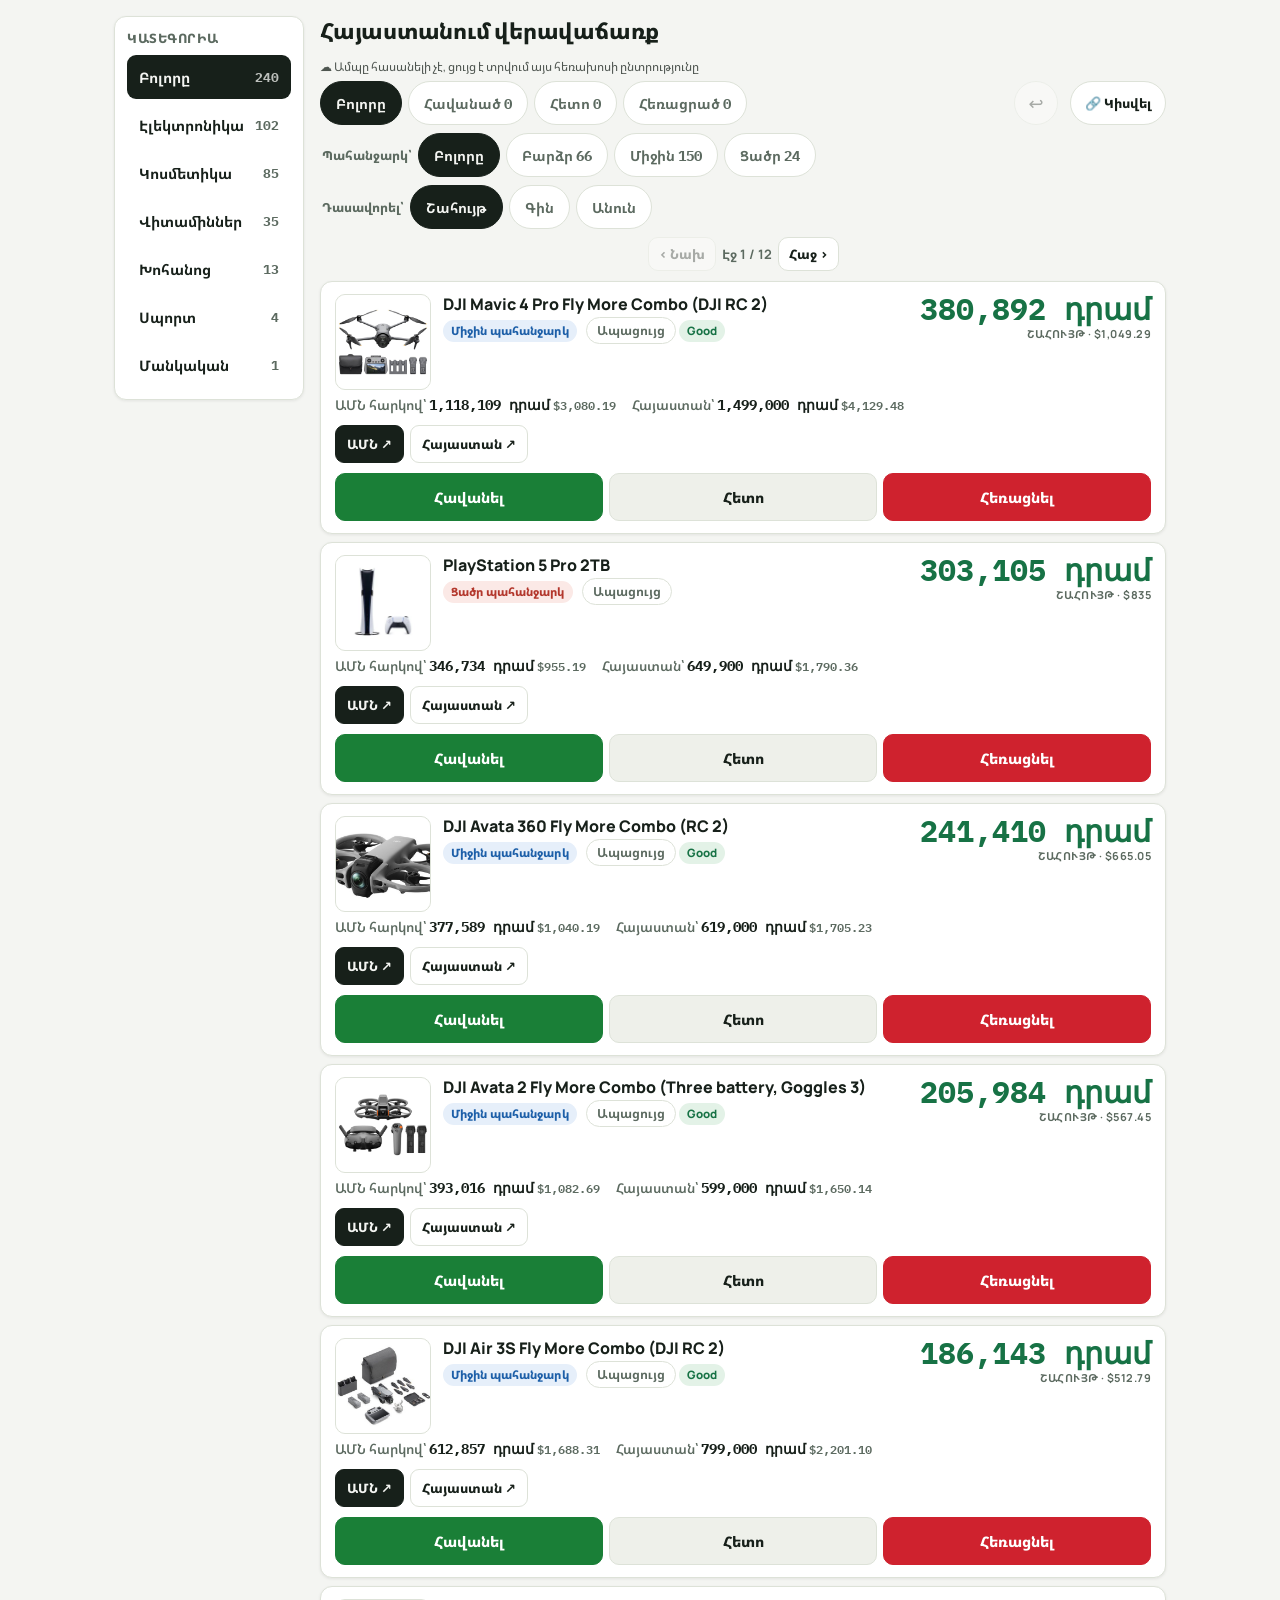
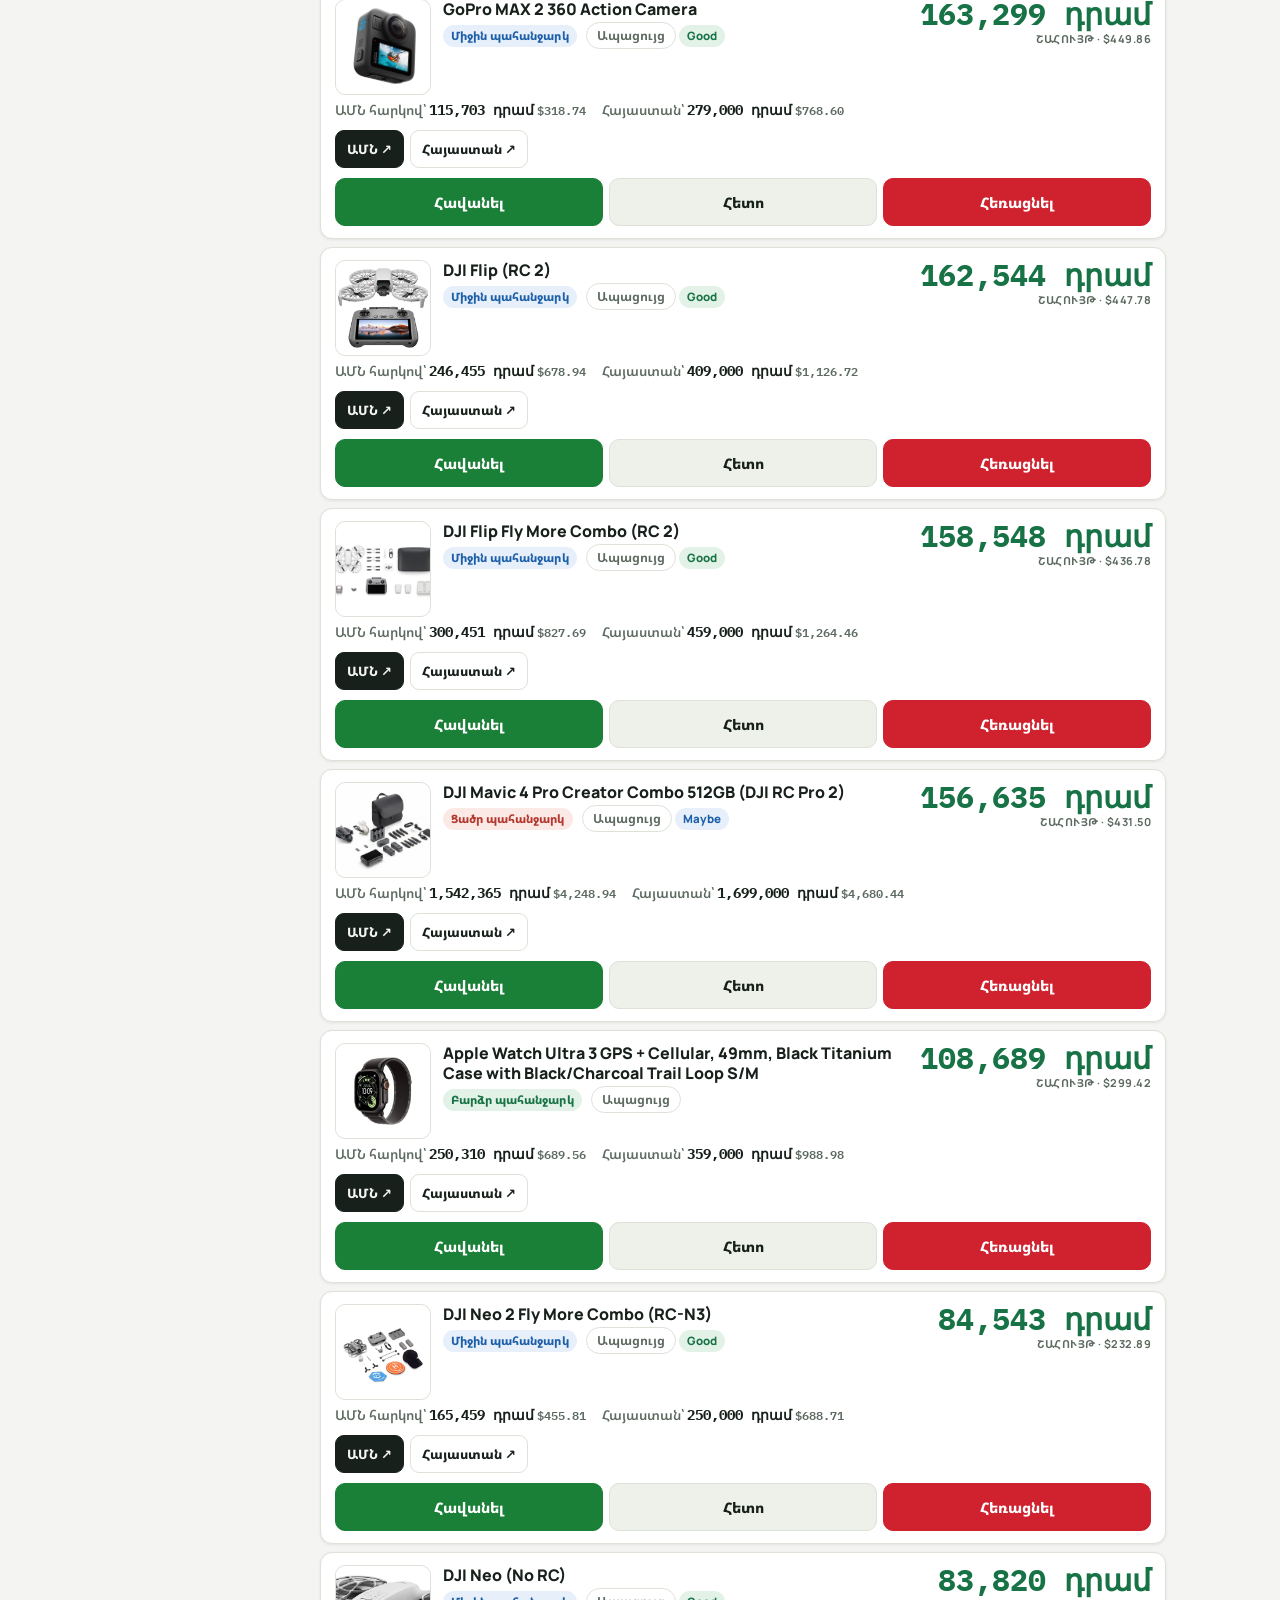
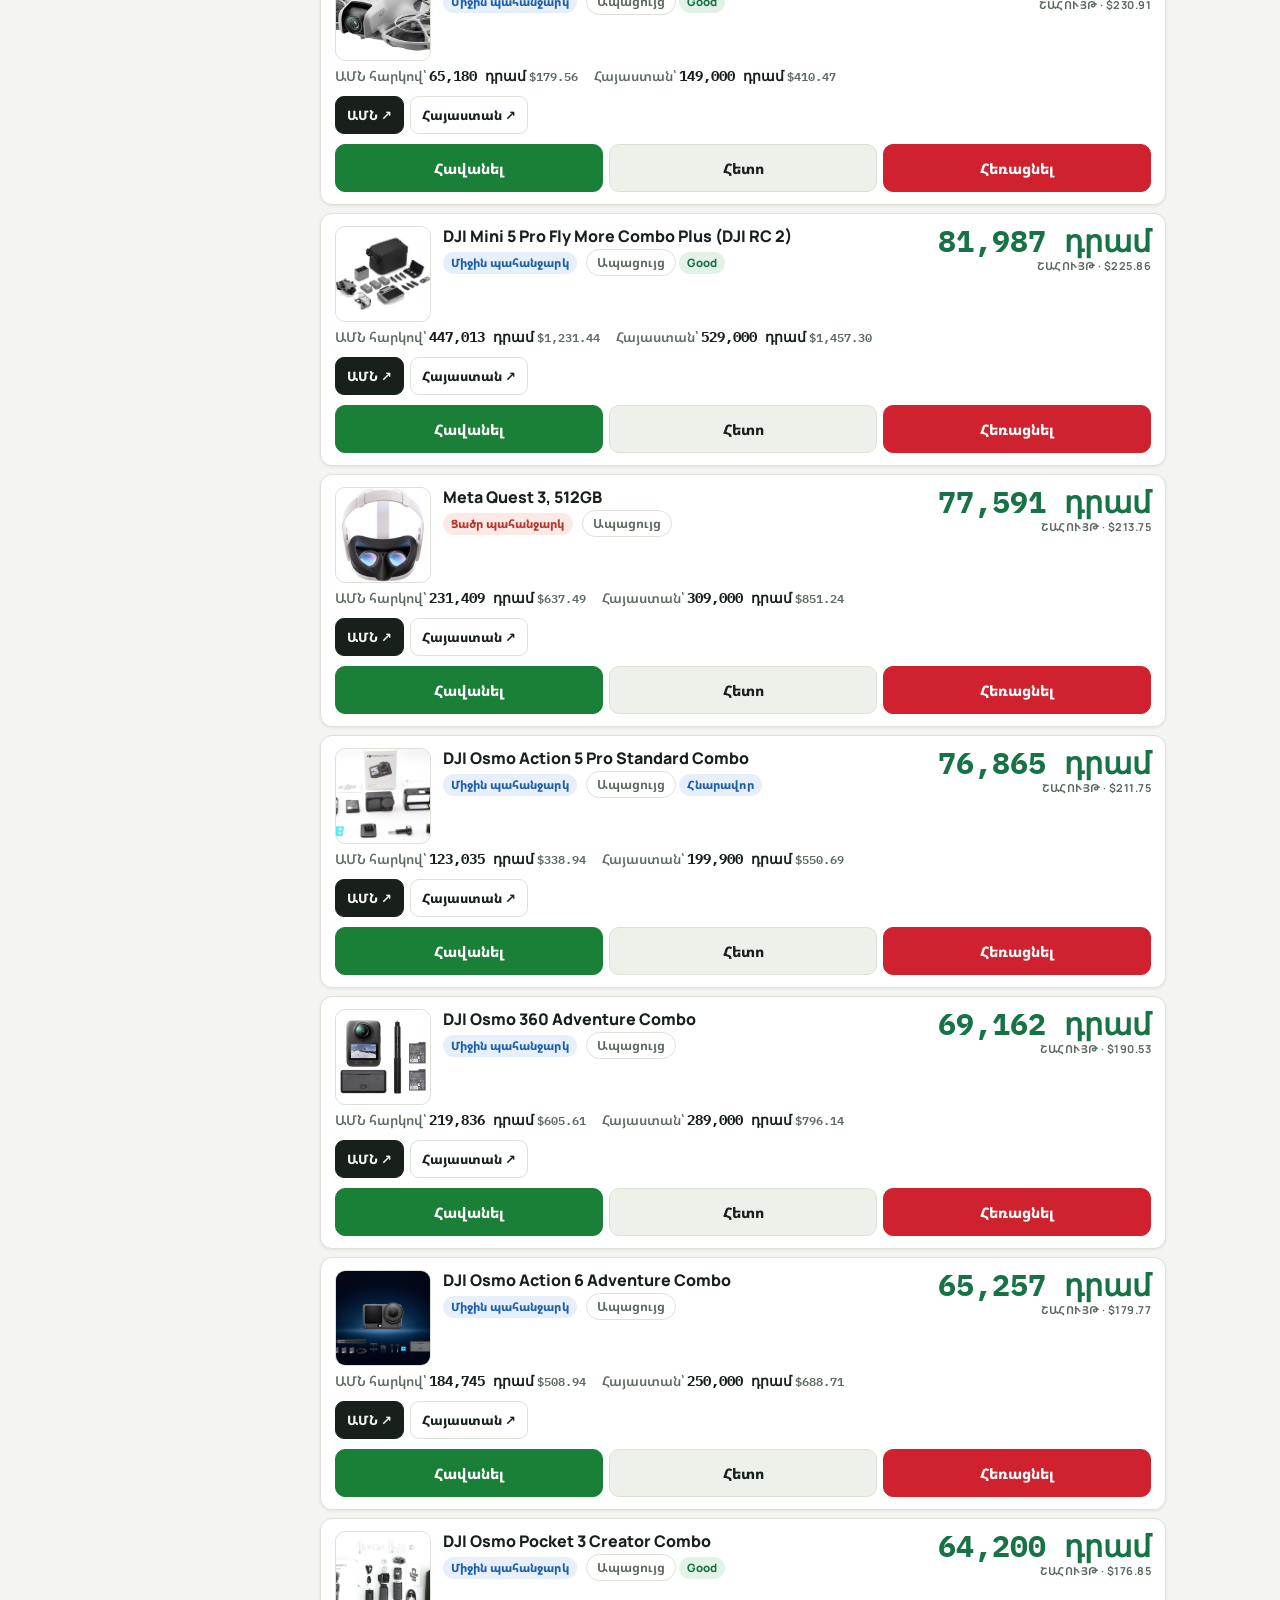
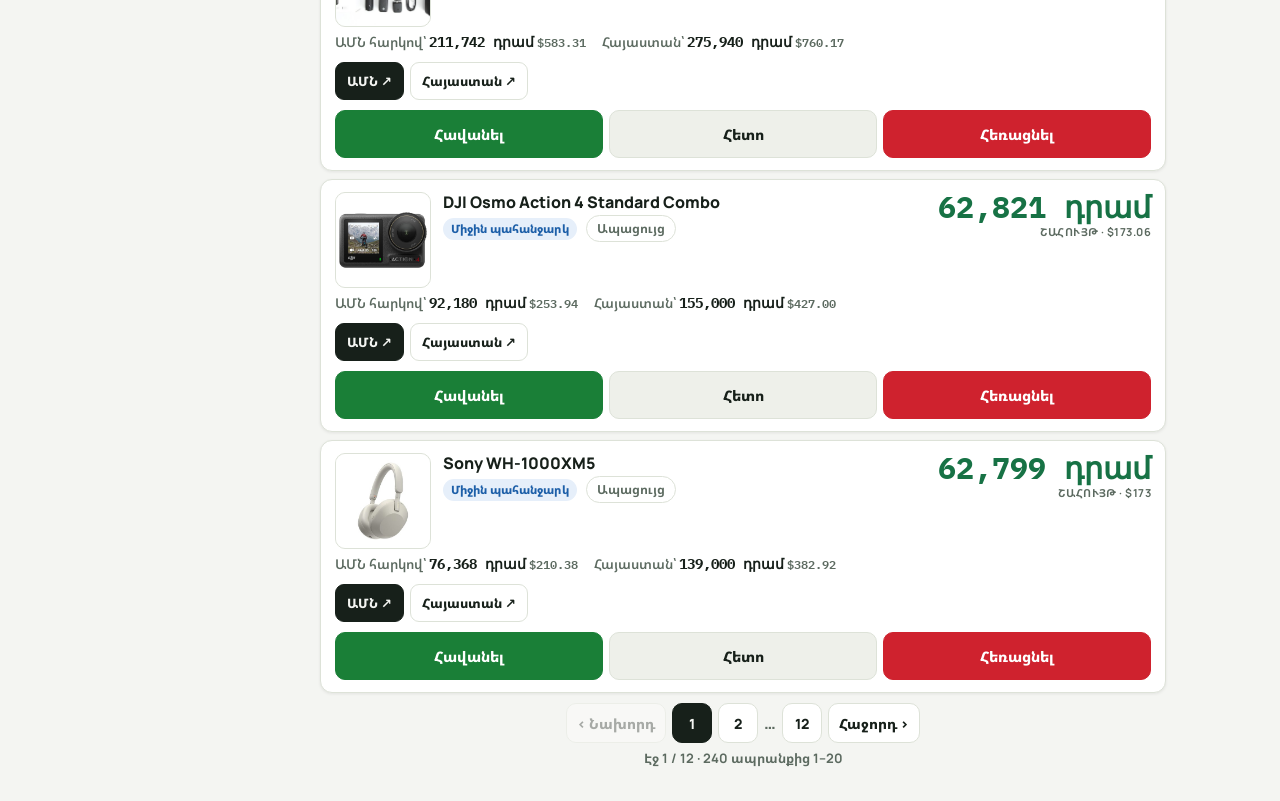
==== commit 1199d2ac: "Cheap batch #8: 10 products (240 total)" ====
--- a/armenia-resale/index.html
+++ b/armenia-resale/index.html
@@ -266,7 +266,7 @@
 var DEMAND = {high:"Բարձր պահանջարկ", medium:"Միջին պահանջարկ", low:"Ցածր պահանջարկ"};
 var STATUS_CLASS = {"Good":"good","Maybe":"maybe","Լավ":"good","Հնարավոր":"maybe"};
 
-var IMG = {ps5:"ps5.jpg", xm5:"xm5.jpg", watch:"watch.jpg", switch:"switch.jpg", rayban:"rayban.jpg", ceravepm:"ceravepm.jpg", ceraveeye:"ceraveeye.jpg", ordinary:"ordinary.jpg", vs:"vs.jpg", bbw:"bbw.jpg", bbwnight:"bbwnight.jpg", bbwcherry:"bbwcherry.jpg", vsmistlove:"vs.jpg", ceravecream:"ceravecream.jpg", omega100:"omega100.jpg", coq10:"coq10.jpg", omega50:"omega50.jpg", zinc:"zinc.jpg", melatonin:"melatonin.jpg", d3:"d3.jpg", arginine:"arginine.jpg", glycolic:"glycolic.jpg", hyaluronic:"hyaluronic.jpg", quest3:"quest3.jpg", quest3s:"quest3s.jpg", dji:"dji.jpg", kindle:"kindle.jpg", gopro:"gopro.jpg", laneige:"laneige.jpg", mxmaster:"mxmaster.jpg", bcomplex:"bcomplex.jpg", acidophilus:"acidophilus.jpg", gummies:"gummies.jpg", mandelic:"mandelic.jpg", snail:"snail.jpg", vitc:"vitc.jpg", bojrelief:"bojrelief.jpg", bojaqua:"bojaqua.jpg", arbutin:"arbutin.jpg", bojcalming:"bojcalming.jpg", bojstick:"bojstick.jpg", effaclar:"effaclar.jpg", vsbare:"vsbare.jpg", vslove:"vslove.jpg", vsbombshell:"vsbombshell.jpg", vsaqua:"vsaqua.jpg", vsvelvet:"vsvelvet.jpg", bbwlotion:"bbwlotion.jpg", bbwcream:"bbwcream.jpg", bbwwash:"bbwwash.jpg", bbwglowtion:"bbwglowtion.jpg", bbwbutterfly:"bbwbutterfly.jpg", cerave473:"cerave473.jpg", cerave355:"cerave355.jpg", sdjplay:"sdjplay.jpg", sdjrosa:"sdjrosa.jpg", jblflip6:"jblflip6.jpg", marshall:"marshall.jpg", boseultra:"boseultra.jpg", bosebuds2:"bosebuds2.jpg", boseqc45:"boseqc45.jpg", insta360x5:"insta360x5.jpg", ps5slim:"ps5slim.jpg", dualsense:"dualsense.jpg", watchse40:"watchse40.jpg", watchse44:"watchse44.jpg", watchs11:"watchs11.jpg", airpods4:"airpods4.jpg", venu4:"venu4.jpg", whoop:"whoop.jpg", fenix8:"fenix8.jpg", ipad11:"ipad11.jpg", ipadair256:"ipadair256.jpg", pencilusbc:"pencilusbc.jpg", mxkeys:"mxkeys.jpg", magicmouse:"magicmouse.jpg", adapter20w:"adapter20w.jpg", ipadair128:"ipadair128.jpg", trackpadblk:"trackpad.jpg", avadapter:"avadapter.jpg", magickb13:"magickb13.jpg", razerdeath:"razerdeath.jpg", blueyeti:"blueyeti.jpg", djimicmini:"djimicmini.jpg", owala24:"owala24.jpg", owala40:"owala40.jpg", jjdrainer:"jjdrainer.jpg", jjdrawer:"jjdrawer.jpg", jjhold:"jjhold.jpg", jjnest:"jjnest.jpg", zwpro:"zwpro.jpg", zw1731:"zw1731.jpg", zwallstar:"zwallstar.jpg", jjmilltop:"jjmilltop.jpg", bialetti3:"bialetti3.jpg", bialetti6:"bialetti6.jpg", hrm200:"hrm200.jpg", hrm600:"hrm600.jpg", avent17:"avent.jpg", beatspro:"beatspro.jpg", psportal:"psportal.jpg", instax13:"instax13.jpg", instaxevo:"instaxevo.jpg", instaxliplay:"instaxliplay.jpg", airtag4:"airtag4.jpg", nbiron:"nbiron.jpg", nbglucosamine:"nbglucosamine.jpg", airtag1:"airtag1.jpg", beatssolo4:"beatssolo4.jpg", djiaction5:"djiaction5.jpg", whooppeak:"whooppeak.jpg", dualsenseedge:"dualsenseedge.jpg", ankerprime:"ankerprime.jpg", ultwear:"ultwear.jpg", airpods4nc:"airpods4nc.jpg", nblysine:"nblysine.jpg", solgarcmz:"solgarcmz.jpg", instaxse:"instaxse.jpg", natrolD3:"natrolD3.jpg", solgarZinc:"solgarZinc.jpg", solgarIron:"solgarIron.jpg", solgarVitC:"solgarVitC.jpg", solgarCaMgD3:"solgarCaMgD3.jpg", solgarVitA:"solgarVitA.jpg", solgarK2:"solgarK2.jpg", solgarSelenium:"solgarSelenium.jpg", solgarOmega369:"solgarOmega369.jpg", natrolB12:"natrolB12.jpg", hrmproplus:"hrmproplus.jpg", venu441:"venu441.jpg", fr265:"fr265.jpg", mic2_1:"mic2_1.jpg", mic3_1:"mic3_1.jpg", fr570:"fr570.jpg", action6:"action6.jpg", mxanywhere3s:"mxanywhere3s.jpg", lily2:"lily2.jpg", action4:"action4.jpg", micmini1:"micmini1.jpg", ultra3:"ultra3.jpg", watchs1146:"watchs1146.jpg", solgarMgCitrate:"solgarMgCitrate.jpg", cheirosa62:"cheirosa62.jpg", mic3_2:"mic3_2.jpg", kindlecolor:"kindlecolor.jpg", neo2fmc:"neo2fmc.jpg", pocket3cc:"pocket3cc.jpg", homepodmini:"homepodmini.jpg", beatsbudsplus:"beatsbudsplus.jpg", mini5fmcplus:"mini5fmcplus.jpg", air3sfmc:"air3sfmc.jpg", flipfmc:"flipfmc.jpg", fliprc2:"fliprc2.jpg", neo:"neo.jpg", natrolBiotin:"natrolBiotin.jpg", avata2:"avata2.jpg", mavic4fmc:"mavic4fmc.jpg", avata360:"avata360.jpg", osmo360:"osmo360.jpg", max2:"max2.jpg", go3s:"go3s.jpg", rs5:"rs5.jpg", quest3s256:"quest3s256.jpg", fr970:"fr970.jpg", mavic4cc:"mavic4cc.jpg", ordnmf:"ordnmf.jpg", ordazelaic:"ordazelaic.jpg", ordsalicylic:"ordsalicylic.jpg", ordsqualane:"ordsqualane.jpg", applecase17pm:"applecase17pm.jpg", hrm200xs:"hrm200xs.jpg", vsbombshellmist:"vsbombshellmist.jpg", adapter40w:"adapter40w.jpg", zwillingchef:"zwillingchef.jpg", jarrowcollagen:"jarrowcollagen.jpg", bbvwarmvanilla:"bbwwarmvanilla.png", bbwchampagnetoast:"bbwchampagnetoast.jpg", bbwinthestars:"bbwinthestars.jpg", bbvwarmvanillacream:"bbwwarmvanillacream.jpg", bbwchampagnetoastcream:"bbwchampagnetoastcream.jpg", vspsshimmer:"vspsshimmer.webp", vsvpshimmer:"vsvpshimmer.jpg", vsakshimmer:"vsakshimmer.webp", vscpshimmer:"vscpshimmer.png", k380:"k380.jpg", nmmulti:"nmmulti.jpg", vsteasemist:"vsteasemist.jpg", vsteaselotion:"vsteaselotion.jpg", bbwinstarscream:"bbwinstarscream.jpg", vsamberlotion:"vsamberlotion.jpg", vslovespellshimmer:"vslovespellshimmer.jpg", vsbarevanillashimmer:"vsbarevanillashimmer.jpg", maryruthd3:"maryruthd3.jpg", maryruthtoddler:"maryruthtoddler.jpg", beekeeperskids:"beekeeperskids.jpg", bbwgingham:"bbwgingham.jpg", ordcaffeine:"ordcaffeine.jpg", ordaha:"ordaha.jpg", bbwbutterflymist:"bbwbutterflymist.jpg", vsverysexymist:"vsverysexymist.jpg", vsverysexylotion:"vsverysexylotion.jpg", sdjbumglass:"sdjbumglass.jpg", applecable:"applecable.jpg", appleadapter:"appleadapter.jpg", vsbarevanillashimmerlotion:"vsbarevanillashimmerlotion.jpg", vspuresedshimmerlotion:"vspuresedshimmerlotion.jpg", natrolMelatonin3mg:"natrolMelatonin3mg.jpg", nbCoQ10:"nbCoQ10.jpg", osteoBiFlex:"osteoBiFlex.jpg", vscpshimmerlotion:"vscpshimmerlotion.jpg", vsvpshimmerlotion:"vsvpshimmerlotion.jpg", vsmidnightbloomshimmer:"vsmidnightbloomshimmer.jpg", vscherrydesiremist:"vscherrydesiremist.jpg", vscherrydesirelotion:"vscherrydesirelotion.jpg", bbwdarkkiss:"bbwdarkkiss.jpg", vsbombshellseductionmist:"vsbombshellseductionmist.jpg", vsbombshellseductionlotion:"vsbombshellseductionlotion.jpg", vspsshimmerset:"vspsshimmerset.jpg", g309:"g309.jpg", childlifeD3:"childlifeD3.jpg", g502hero:"g502hero.jpg", gshifter:"gshifter.jpg", ceravehydrating:"ceravehydrating.jpg", vsvelvetplain:"vsvelvetplain.jpg", bbwjcbcream:"bbwjcbcream.jpg", pebble2rose:"pebble2rose.jpg", bbwjunipermist:"bbwjunipermist.jpg", bbwjunipercream:"bbwjunipercream.jpg", vsmidnightmist:"vsmidnightmist.jpg", vsmidnightlotion:"vsmidnightlotion.jpg"};
+var IMG = {ps5:"ps5.jpg", xm5:"xm5.jpg", watch:"watch.jpg", switch:"switch.jpg", rayban:"rayban.jpg", ceravepm:"ceravepm.jpg", ceraveeye:"ceraveeye.jpg", ordinary:"ordinary.jpg", vs:"vs.jpg", bbw:"bbw.jpg", bbwnight:"bbwnight.jpg", bbwcherry:"bbwcherry.jpg", vsmistlove:"vs.jpg", ceravecream:"ceravecream.jpg", omega100:"omega100.jpg", coq10:"coq10.jpg", omega50:"omega50.jpg", zinc:"zinc.jpg", melatonin:"melatonin.jpg", d3:"d3.jpg", arginine:"arginine.jpg", glycolic:"glycolic.jpg", hyaluronic:"hyaluronic.jpg", quest3:"quest3.jpg", quest3s:"quest3s.jpg", dji:"dji.jpg", kindle:"kindle.jpg", gopro:"gopro.jpg", laneige:"laneige.jpg", mxmaster:"mxmaster.jpg", bcomplex:"bcomplex.jpg", acidophilus:"acidophilus.jpg", gummies:"gummies.jpg", mandelic:"mandelic.jpg", snail:"snail.jpg", vitc:"vitc.jpg", bojrelief:"bojrelief.jpg", bojaqua:"bojaqua.jpg", arbutin:"arbutin.jpg", bojcalming:"bojcalming.jpg", bojstick:"bojstick.jpg", effaclar:"effaclar.jpg", vsbare:"vsbare.jpg", vslove:"vslove.jpg", vsbombshell:"vsbombshell.jpg", vsaqua:"vsaqua.jpg", vsvelvet:"vsvelvet.jpg", bbwlotion:"bbwlotion.jpg", bbwcream:"bbwcream.jpg", bbwwash:"bbwwash.jpg", bbwglowtion:"bbwglowtion.jpg", bbwbutterfly:"bbwbutterfly.jpg", cerave473:"cerave473.jpg", cerave355:"cerave355.jpg", sdjplay:"sdjplay.jpg", sdjrosa:"sdjrosa.jpg", jblflip6:"jblflip6.jpg", marshall:"marshall.jpg", boseultra:"boseultra.jpg", bosebuds2:"bosebuds2.jpg", boseqc45:"boseqc45.jpg", insta360x5:"insta360x5.jpg", ps5slim:"ps5slim.jpg", dualsense:"dualsense.jpg", watchse40:"watchse40.jpg", watchse44:"watchse44.jpg", watchs11:"watchs11.jpg", airpods4:"airpods4.jpg", venu4:"venu4.jpg", whoop:"whoop.jpg", fenix8:"fenix8.jpg", ipad11:"ipad11.jpg", ipadair256:"ipadair256.jpg", pencilusbc:"pencilusbc.jpg", mxkeys:"mxkeys.jpg", magicmouse:"magicmouse.jpg", adapter20w:"adapter20w.jpg", ipadair128:"ipadair128.jpg", trackpadblk:"trackpad.jpg", avadapter:"avadapter.jpg", magickb13:"magickb13.jpg", razerdeath:"razerdeath.jpg", blueyeti:"blueyeti.jpg", djimicmini:"djimicmini.jpg", owala24:"owala24.jpg", owala40:"owala40.jpg", jjdrainer:"jjdrainer.jpg", jjdrawer:"jjdrawer.jpg", jjhold:"jjhold.jpg", jjnest:"jjnest.jpg", zwpro:"zwpro.jpg", zw1731:"zw1731.jpg", zwallstar:"zwallstar.jpg", jjmilltop:"jjmilltop.jpg", bialetti3:"bialetti3.jpg", bialetti6:"bialetti6.jpg", hrm200:"hrm200.jpg", hrm600:"hrm600.jpg", avent17:"avent.jpg", beatspro:"beatspro.jpg", psportal:"psportal.jpg", instax13:"instax13.jpg", instaxevo:"instaxevo.jpg", instaxliplay:"instaxliplay.jpg", airtag4:"airtag4.jpg", nbiron:"nbiron.jpg", nbglucosamine:"nbglucosamine.jpg", airtag1:"airtag1.jpg", beatssolo4:"beatssolo4.jpg", djiaction5:"djiaction5.jpg", whooppeak:"whooppeak.jpg", dualsenseedge:"dualsenseedge.jpg", ankerprime:"ankerprime.jpg", ultwear:"ultwear.jpg", airpods4nc:"airpods4nc.jpg", nblysine:"nblysine.jpg", solgarcmz:"solgarcmz.jpg", instaxse:"instaxse.jpg", natrolD3:"natrolD3.jpg", solgarZinc:"solgarZinc.jpg", solgarIron:"solgarIron.jpg", solgarVitC:"solgarVitC.jpg", solgarCaMgD3:"solgarCaMgD3.jpg", solgarVitA:"solgarVitA.jpg", solgarK2:"solgarK2.jpg", solgarSelenium:"solgarSelenium.jpg", solgarOmega369:"solgarOmega369.jpg", natrolB12:"natrolB12.jpg", hrmproplus:"hrmproplus.jpg", venu441:"venu441.jpg", fr265:"fr265.jpg", mic2_1:"mic2_1.jpg", mic3_1:"mic3_1.jpg", fr570:"fr570.jpg", action6:"action6.jpg", mxanywhere3s:"mxanywhere3s.jpg", lily2:"lily2.jpg", action4:"action4.jpg", micmini1:"micmini1.jpg", ultra3:"ultra3.jpg", watchs1146:"watchs1146.jpg", solgarMgCitrate:"solgarMgCitrate.jpg", cheirosa62:"cheirosa62.jpg", mic3_2:"mic3_2.jpg", kindlecolor:"kindlecolor.jpg", neo2fmc:"neo2fmc.jpg", pocket3cc:"pocket3cc.jpg", homepodmini:"homepodmini.jpg", beatsbudsplus:"beatsbudsplus.jpg", mini5fmcplus:"mini5fmcplus.jpg", air3sfmc:"air3sfmc.jpg", flipfmc:"flipfmc.jpg", fliprc2:"fliprc2.jpg", neo:"neo.jpg", natrolBiotin:"natrolBiotin.jpg", avata2:"avata2.jpg", mavic4fmc:"mavic4fmc.jpg", avata360:"avata360.jpg", osmo360:"osmo360.jpg", max2:"max2.jpg", go3s:"go3s.jpg", rs5:"rs5.jpg", quest3s256:"quest3s256.jpg", fr970:"fr970.jpg", mavic4cc:"mavic4cc.jpg", ordnmf:"ordnmf.jpg", ordazelaic:"ordazelaic.jpg", ordsalicylic:"ordsalicylic.jpg", ordsqualane:"ordsqualane.jpg", applecase17pm:"applecase17pm.jpg", hrm200xs:"hrm200xs.jpg", vsbombshellmist:"vsbombshellmist.jpg", adapter40w:"adapter40w.jpg", zwillingchef:"zwillingchef.jpg", jarrowcollagen:"jarrowcollagen.jpg", bbvwarmvanilla:"bbwwarmvanilla.png", bbwchampagnetoast:"bbwchampagnetoast.jpg", bbwinthestars:"bbwinthestars.jpg", bbvwarmvanillacream:"bbwwarmvanillacream.jpg", bbwchampagnetoastcream:"bbwchampagnetoastcream.jpg", vspsshimmer:"vspsshimmer.webp", vsvpshimmer:"vsvpshimmer.jpg", vsakshimmer:"vsakshimmer.webp", vscpshimmer:"vscpshimmer.png", k380:"k380.jpg", nmmulti:"nmmulti.jpg", vsteasemist:"vsteasemist.jpg", vsteaselotion:"vsteaselotion.jpg", bbwinstarscream:"bbwinstarscream.jpg", vsamberlotion:"vsamberlotion.jpg", vslovespellshimmer:"vslovespellshimmer.jpg", vsbarevanillashimmer:"vsbarevanillashimmer.jpg", maryruthd3:"maryruthd3.jpg", maryruthtoddler:"maryruthtoddler.jpg", beekeeperskids:"beekeeperskids.jpg", bbwgingham:"bbwgingham.jpg", ordcaffeine:"ordcaffeine.jpg", ordaha:"ordaha.jpg", bbwbutterflymist:"bbwbutterflymist.jpg", vsverysexymist:"vsverysexymist.jpg", vsverysexylotion:"vsverysexylotion.jpg", sdjbumglass:"sdjbumglass.jpg", applecable:"applecable.jpg", appleadapter:"appleadapter.jpg", vsbarevanillashimmerlotion:"vsbarevanillashimmerlotion.jpg", vspuresedshimmerlotion:"vspuresedshimmerlotion.jpg", natrolMelatonin3mg:"natrolMelatonin3mg.jpg", nbCoQ10:"nbCoQ10.jpg", osteoBiFlex:"osteoBiFlex.jpg", vscpshimmerlotion:"vscpshimmerlotion.jpg", vsvpshimmerlotion:"vsvpshimmerlotion.jpg", vsmidnightbloomshimmer:"vsmidnightbloomshimmer.jpg", vscherrydesiremist:"vscherrydesiremist.jpg", vscherrydesirelotion:"vscherrydesirelotion.jpg", bbwdarkkiss:"bbwdarkkiss.jpg", vsbombshellseductionmist:"vsbombshellseductionmist.jpg", vsbombshellseductionlotion:"vsbombshellseductionlotion.jpg", vspsshimmerset:"vspsshimmerset.jpg", g309:"g309.jpg", childlifeD3:"childlifeD3.jpg", g502hero:"g502hero.jpg", gshifter:"gshifter.jpg", ceravehydrating:"ceravehydrating.jpg", vsvelvetplain:"vsvelvetplain.jpg", bbwjcbcream:"bbwjcbcream.jpg", pebble2rose:"pebble2rose.jpg", bbwjunipermist:"bbwjunipermist.jpg", bbwjunipercream:"bbwjunipercream.jpg", vsmidnightmist:"vsmidnightmist.jpg", vsmidnightlotion:"vsmidnightlotion.jpg", m720:"m720.jpg", g432:"g432.jpg", xboxwhite:"xboxwhite.jpg", xboxred:"xboxred.jpg", magsafe1m:"magsafe1m.jpg", cable2m:"cable2m.jpg", glucoside:"glucoside.jpg", dynasty100:"dynasty100.jpg", vplotionplain:"vplotionplain.jpg", differin:"differin.jpg"};
 
 var PRODUCTS = [
  {id:"ps5", demand:"low", cat:"electronics", name:"PlayStation 5 Pro 2TB", usPrice:899, armAMD:649900, usStore:"PlayStation Direct", armStore:"list.am", usLink:"https://direct.playstation.com/en-us/buy-consoles/playstation5-pro-console", armLink:"https://www.list.am/en/item/24151052"},
@@ -498,7 +498,17 @@
  {id:"bbwjunipermist", status:"Good", demand:"medium", cat:"beauty", name:"Bath & Body Works Juniper Breeze Fine Fragrance Mist, 8oz", usPrice:16.95, armAMD:10900, profitAMD:4362, usStore:"Ulta", armStore:"@glowroom__cosmetics", usLink:"https://www.ulta.com/p/juniper-breeze-fine-fragrance-mist-pimprod2059430?sku=2659573", armLink:"https://www.instagram.com/p/DcwEQ7qt-rM/", note:"Ulta-ից գնել, BBW-ի $5.95 զեղչը Ulta-ում չի գործում։ Հայաստանի գինը 2 ամսվա է, DM-ով ստուգել։"},
  {id:"bbwjunipercream", status:"Good", demand:"medium", cat:"beauty", name:"Bath & Body Works Juniper Breeze Ultimate Hydration Body Cream, 8oz", usPrice:16.95, armAMD:10900, profitAMD:4362, usStore:"Ulta", armStore:"@glowroom__cosmetics", usLink:"https://www.ulta.com/p/ultimate-hydration-body-cream-pimprod2059409?sku=2659558", armLink:"https://www.instagram.com/p/DcwEQ7qt-rM/", note:"Ulta-ից գնել, BBW-ի $5.95 զեղչը Ulta-ում չի գործում։ Հայաստանի գինը 2 ամսվա է, DM-ով ստուգել։"},
  {id:"vsmidnightmist", status:"Good", demand:"medium", cat:"beauty", name:"Victoria's Secret Midnight Bloom Fragrance Mist, 250ml (plain, not shimmer)", usPrice:7.00, armAMD:7000, profitAMD:4299, usStore:"Victoria's Secret", armStore:"@beauty_body_bath_boutique", usLink:"https://www.victoriassecret.com/us/vs/beauty/mists?mobileTarget=shop", armLink:"https://www.instagram.com/p/Dbca0YDoRIX/", note:"Միայն զեղչով։ $7 գնով 5 կամ ավելի գնելիս, վճարելիս ստուգել։ Սա սովորական միսթն է, ոչ shimmer։"},
- {id:"vsmidnightlotion", status:"Good", demand:"medium", cat:"beauty", name:"Victoria's Secret Midnight Bloom Fragrance Lotion, 236ml (plain, not shimmer)", usPrice:7.00, armAMD:7000, profitAMD:4299, usStore:"Victoria's Secret", armStore:"@beauty_body_bath_boutique", usLink:"https://www.victoriassecret.com/us/vs/beauty/fragrance-lotions", armLink:"https://www.instagram.com/p/Dbca0YDoRIX/", note:"Միայն զեղչով։ $7 գնով 5 կամ ավելի գնելիս, վճարելիս ստուգել։"}];
+ {id:"vsmidnightlotion", status:"Good", demand:"medium", cat:"beauty", name:"Victoria's Secret Midnight Bloom Fragrance Lotion, 236ml (plain, not shimmer)", usPrice:7.00, armAMD:7000, profitAMD:4299, usStore:"Victoria's Secret", armStore:"@beauty_body_bath_boutique", usLink:"https://www.victoriassecret.com/us/vs/beauty/fragrance-lotions", armLink:"https://www.instagram.com/p/Dbca0YDoRIX/", note:"Միայն զեղչով։ $7 գնով 5 կամ ավելի գնելիս, վճարելիս ստուգել։"},
+ {id:"m720", status:"Good", demand:"medium", cat:"electronics", name:"Logitech M720 Triathlon Wireless Mouse, Black", usPrice:44.99, armAMD:28900, profitAMD:11548, usStore:"Logitech", armStore:"Zigzag", usLink:"https://www.logitech.com/en-us/shop/p/m720-triathlon.910-004790", armLink:"https://www.zigzag.am/en/logitech-m720-triathlon-mouse-2-4g-bt-l910-004791.html", note:"EER տարբերակ L910-004791, նույն մկնիկն է։ Միայն Logitech.com-ից գնել։"},
+ {id:"g432", status:"Good", demand:"medium", cat:"electronics", name:"Logitech G432 7.1 Gaming Headset, Black/Blue", usPrice:39.99, armAMD:29000, profitAMD:13576, usStore:"Best Buy", armStore:"Zigzag", usLink:"https://www.bestbuy.com/product/logitech-g432-wired-over-the-ear-gaming-headset-for-windows-black-blue/J7H7ZYXL22", armLink:"https://www.zigzag.am/en/logitech-g432-7-1-gaming-headset-l981-000770.html", note:"Շահույթը ակցիայի գնով է։ EER տարբերակ։"},
+ {id:"xboxwhite", status:"Good", demand:"medium", cat:"electronics", name:"Microsoft Xbox Wireless Controller, Robot White", usPrice:48.99, armAMD:29900, profitAMD:11005, usStore:"Target", armStore:"list.am", usLink:"https://www.target.com/p/xbox-series-x-s-wireless-controller/-/A-81874852", armLink:"https://www.list.am/item/22500068", note:"Target-ի զեղչված գինը, սովորական $64.99 գնով էլ է շահութաբեր։ Կնքված լինելը նշված չէ։"},
+ {id:"xboxred", status:"Good", demand:"medium", cat:"electronics", name:"Microsoft Xbox Wireless Controller, Pulse Red", usPrice:54.99, armAMD:29900, profitAMD:8691, usStore:"Target", armStore:"list.am", usLink:"https://www.target.com/p/-/-/A-82101454", armLink:"https://www.list.am/item/22500636", note:"Target-ի զեղչված գինը։ Կնքված լինելը նշված չէ։ Սա Pulse Cipher տարբերակը չէ։"},
+ {id:"magsafe1m", status:"Maybe", demand:"low", cat:"electronics", name:"Apple MagSafe Charger (1 m)", usPrice:39.00, armAMD:23900, profitAMD:8858, usStore:"Apple", armStore:"iSpace", usLink:"https://www.apple.com/us/shop/go/product/MGD74LL/A", armLink:"https://ispace.am/en/product/wireless-charger-apple-magsafe-charger-mx6x3zea", note:"Գնելուց առաջ վերահաստատել պահեստն ու գինը։"},
+ {id:"cable2m", status:"Maybe", demand:"low", cat:"electronics", name:"Apple USB-C to Lightning Cable (2 m), White", usPrice:29.00, armAMD:18900, profitAMD:7715, usStore:"Apple", armStore:"iSpace", usLink:"https://www.apple.com/us/shop/product/MW2R3AM/A", armLink:"https://ispace.am/en/product/apple-usb-c-to-lightning-cable-mqgh2zma", note:"Գնելուց առաջ վերահաստատել պահեստն ու գինը։ Սա 2մ մալուխն է, ոչ 1մ-ը։"},
+ {id:"glucoside", status:"Good", demand:"medium", cat:"beauty", name:"The Ordinary Glucoside Foaming Cleanser, 150ml", usPrice:12.50, armAMD:9900, profitAMD:5079, usStore:"Ulta", armStore:"Instagram", usLink:"https://www.ulta.com/p/glucoside-gentle-foaming-cleanser-oily-skin-pimprod2037787", armLink:"https://www.instagram.com/reel/DU6FXhmjXU2/", note:"Գինը 9 ամսվա է, DM-ով վերահաստատել։"},
+ {id:"dynasty100", status:"Good", demand:"medium", cat:"beauty", name:"Beauty of Joseon Dynasty Cream, 100ml", usPrice:30.00, armAMD:16500, profitAMD:4929, usStore:"Beauty of Joseon", armStore:"Instagram", usLink:"https://beautyofjoseon.com/products/dynasty-cream?variant=43222120759461", armLink:"https://www.instagram.com/reel/DaDsn_SKjBU/", note:"100մլ տարբերակն ընտրել։ Գինը վերահաստատել։"},
+ {id:"vplotionplain", status:"Good", demand:"high", cat:"beauty", name:"Victoria's Secret Velvet Petals Fragrance Lotion, 236ml (plain, not shimmer)", usPrice:8.00, armAMD:8000, profitAMD:4915, usStore:"Victoria's Secret", armStore:"Instagram", usLink:"https://www.victoriassecret.com/us/vs/beauty/fragrance-lotions", armLink:"https://www.instagram.com/p/DfFf3TJNnLx/", note:"Վճարելիս ստուգել, արդյոք բազմակի գնման զեղչը վերաբերում է սովորական լոսյոնին։"},
+ {id:"differin", status:"Good", demand:"medium", cat:"beauty", name:"Differin Daily Deep Cleanser, 5% Benzoyl Peroxide, 4 fl oz", usPrice:13.99, armAMD:9500, profitAMD:4104, usStore:"Ulta", armStore:"Instagram", usLink:"https://www.ulta.com/p/5-benzoyl-peroxide-daily-deep-cleanser-xlsImpprod17521009?sku=2525874&cmpid=p_ig", armLink:"https://www.instagram.com/p/DaqWF5otJ18/", note:"4oz-ը ստանդարտ չափն է։"}];
 var PROOFS = {"ps5":{"t":"Պահանջարկը ցածր է։\n\nlist.am-ում 1 հայտարարություն է գտնվել՝ 649 900 դրամ, մյուս կնքված առաջարկները՝ 529 000–539 000 դրամ։","l":[["list.am","https://www.list.am/en/item/24151052"]]},"xm5":{"t":"Պահանջարկը միջին է։\n\nlist.am-ում 1 հայտարարություն է գտնվել՝ 139 000 դրամ։","l":[["list.am","https://www.list.am/en/item/20923546"]]},"watch":{"t":"Պահանջարկը բարձր է։\n\nlist.am-ում 1 հայտարարություն է գտնվել՝ 359 900 դրամ։","l":[["list.am","https://www.list.am/en/item/995283925"]]},"switch":{"t":"Պահանջարկը բարձր է։\n\nlist.am-ում 2 հայտարարություն է գտնվել՝ 219 000–249 000 դրամ։","l":[["list.am","https://www.list.am/en/item/22681076"]]},"rayban":{"t":"Պահանջարկը միջին է։\n\nlist.am-ում 1 հայտարարություն է գտնվել՝ 199 000 դրամ։","l":[["list.am","https://www.list.am/en/item/23589895"]]},"ceravepm":{"t":"Պահանջարկը միջին է։\n\nInstagram-ում 1 հրապարակում է գտնվել՝ @gloweetee.cosmetics՝ 11 700 դրամ։","l":[["@gloweetee.cosmetics","https://www.instagram.com/p/DVGCzwyjICM/"]]},"ceraveeye":{"t":"Պահանջարկը միջին է։\n\nInstagram-ում 1 հրապարակում է գտնվել՝ @gloweetee.cosmetics՝ 11 500 դրամ։","l":[["@gloweetee.cosmetics","https://www.instagram.com/p/DVBKBXgja2W/"]]},"ordinary":{"t":"Պահանջարկը բարձր է։\n\nInstagram-ում 2 խանութ է գտնվել՝ 4 900–5 500 դրամ։","l":[["@beautybee.am","https://www.instagram.com/reel/DWNuJnbDODu/"]]},"vs":{"t":"Պահանջարկը բարձր է։\n\nInstagram-ում 1 հրապարակում է գտնվել՝ @beauty_body_bath_shop՝ 7 000 դրամ։","l":[["@beauty_body_bath_shop","https://www.instagram.com/p/DcDQlvdO2cL/"]]},"vsmistlove":{"t":"Պահանջարկը բարձր է։\n\nInstagram-ում 1 հրապարակում է գտնվել՝ @beauty_body_bath_shop՝ 7 000 դրամ։","l":[["@beauty_body_bath_shop","https://www.instagram.com/p/DcDQlvdO2cL/"]]},"bbw":{"t":"Պահանջարկը բարձր է։\n\nInstagram-ում 1 հրապարակում է գտնվել՝ @fesco_cosmetics՝ 7 900 դրամ։","l":[["@fesco_cosmetics","https://www.instagram.com/reel/DXuVBtSk-iV/"]]},"bbwnight":{"t":"Պահանջարկը բարձր է։\n\nInstagram-ում 1 հրապարակում է գտնվել՝ @fesco_cosmetics՝ 7 900 դրամ։","l":[["@fesco_cosmetics","https://www.instagram.com/reel/DXuVBtSk-iV/"]]},"bbwcherry":{"t":"Պահանջարկը բարձր է։\n\nInstagram-ում 1 հրապարակում է գտնվել՝ @fesco_cosmetics՝ 7 900 դրամ։","l":[["@fesco_cosmetics","https://www.instagram.com/reel/DXuVBtSk-iV/"]]},"ceravecream":{"t":"Պահանջարկը միջին է։\n\nԱպացույց չկա, Հայաստանի գինը չի հաստատվել, հայտարարությունների քանակը հայտնի չէ։","l":[]},"omega100":{"t":"Պահանջարկը ցածր է։\n\nAlfaPharm-ում պահեստում է՝ 48 000 դրամ, list.am-ում հայտարարություն չկա։","l":[["AlfaPharm","https://www.alfapharm.am/en/products/view/omega-3-kaps-950mg-kh-100-solgar-epk53-dgk39-8-31939"]]},"coq10":{"t":"Պահանջարկը միջին է։\n\nՊահեստում է AlfaPharm-ում՝ 28 250 դրամ։ Հայտարարությունների քանակը չի հաշվվել։","l":[["AlfaPharm","https://www.alfapharm.am/en/products/view/koenzim-q10-100mg-kaps-kh-120-29128"]]},"omega50":{"t":"Պահանջարկը միջին է։\n\nՊահեստում է AlfaPharm-ում՝ 28 400 դրամ։ Հայտարարությունների քանակը չի հաշվվել։","l":[["AlfaPharm","https://www.alfapharm.am/en/products/view/omega-3-kaps-950mg-kh-50-epk53-dgk39-8-solgar-31940"]]},"zinc":{"t":"Պահանջարկը ցածր է։\n\nAlfaPharm-ում պահեստում է՝ 18 000 դրամ, list.am-ում 1 առաջարկ՝ 5 000 դրամ։","l":[["AlfaPharm","https://www.alfapharm.am/en/products/view/tsinka-pikolinat-kaps-50mg-kh-120-36598"]]},"melatonin":{"t":"Պահանջարկը միջին է։\n\nՊահեստում է AlfaPharm-ում՝ 15 800 դրամ։ Հայտարարությունների քանակը չի հաշվվել։","l":[["AlfaPharm","https://www.alfapharm.am/en/products/view/melatonin-tab-sublingv-10mg-x-60-natrol-30515"]]},"d3":{"t":"Պահանջարկը բարձր է։\n\nՊահեստում է AlfaPharm-ում՝ 14 500 դրամ։ Հայտարարությունների քանակը չի հաշվվել։","l":[["AlfaPharm","https://www.alfapharm.am/en/products/view/vitamin-d3-5000-me-kaps-kh-180-25757"]]},"arginine":{"t":"Պահանջարկը ցածր է։\n\nՊահեստում է AlfaPharm-ում՝ 26 400 դրամ։ Հայտարարությունների քանակը չի հաշվվել։","l":[["AlfaPharm","https://www.alfapharm.am/en/products/view/l-arginin-n-eichers-baunti-tab-1000mg-kh-50-38910"]]},"glycolic":{"t":"Պահանջարկը միջին է։\n\nInstagram-ում միայն 1 հրապարակում է գտնվել՝ 10 500 դրամ։","l":[["Instagram","https://www.instagram.com/reel/DUQdc6PDGG_/"]]},"hyaluronic":{"t":"Պահանջարկը միջին է։\n\nInstagram-ում միայն 1 հրապարակում է գտնվել՝ 6 700 դրամ։","l":[["Instagram","https://www.instagram.com/p/DTcRkjRDTFP/"]]},"quest3":{"t":"Պահանջարկը ցածր է։\n\nlist.am-ում 1 հայտարարություն է գտնվել՝ MG Mobile՝ 309 000 դրամ։","l":[["MG Mobile","https://www.list.am/en/item/23992142"]]},"quest3s":{"t":"Պահանջարկը միջին է։\n\nlist.am-ում 1 հայտարարություն է գտնվել՝ ICase Mobile՝ 169 000 դրամ։","l":[["ICase Mobile","https://www.list.am/en/item/24055972"]]},"dji":{"t":"Պահանջարկը միջին է։\n\nlist.am-ում 1 հայտարարություն է գտնվել՝ Black Store Mobile՝ 190 000 դրամ։","l":[["Black Store Mobile","https://www.list.am/en/item/23815209"]]},"kindle":{"t":"Պահանջարկը ցածր է։\n\nlist.am-ում 1 հայտարարություն է գտնվել՝ MG Mobile՝ 95 000 դրամ։","l":[["MG Mobile","https://www.list.am/en/item/22258041"]]},"gopro":{"t":"Պահանջարկը միջին է։\n\nlist.am-ում 1 հայտարարություն է գտնվել՝ YerevanMobile՝ 179 000 դրամ։","l":[["YerevanMobile","https://www.list.am/en/item/23154361"]]},"mxmaster":{"t":"Պահանջարկը ցածր է։\n\nlist.am-ում 1 հայտարարություն է գտնվել՝ Smart Store Sayat-Nova՝ 49 900 դրամ։","l":[["Smart Store Sayat-Nova","https://www.list.am/en/item/17044642"]]},"laneige":{"t":"Պահանջարկը միջին է։\n\nlist.am-ում 1 հայտարարություն է գտնվել՝ Sirun Ankyun Korean care՝ 10 900 դրամ։","l":[["Sirun Ankyun Korean care","https://www.list.am/en/item/22882462"]]},"bcomplex":{"t":"Պահանջարկը միջին է։\n\nՊահեստում է AlfaPharm-ում՝ 16 000 դրամ։ Հայտարարությունների քանակը չի հաշվվել։","l":[["AlfaPharm","https://www.alfapharm.am/en/products/view/b-kompleks-solgar-kaps-kh-50-24490"]]},"acidophilus":{"t":"Պահանջարկը միջին է։\n\nՊահեստում է ABAPharm-ում՝ 13 300 դրամ։ Հայտարարությունների քանակը չի հաշվվել։","l":[["ABAPharm","https://www.abapharm.am/en/products/023075"]]},"gummies":{"t":"Պահանջարկը բարձր է։\n\nInstagram-ում 1 հրապարակում է գտնվել՝ 7 000 դրամ։","l":[["Instagram","https://www.instagram.com/p/DX418a8jGu6/"]]},"mandelic":{"t":"Պահանջարկը բարձր է։\n\nInstagram-ում 1 հրապարակում է գտնվել՝ 6 700 դրամ։","l":[["Instagram","https://www.instagram.com/p/DTsQYDjjVpa/"]]},"snail":{"t":"Պահանջարկը բարձր է։\n\nInstagram-ում 1 հրապարակում է գտնվել՝ 12 500 դրամ։","l":[["Instagram","https://www.instagram.com/reel/DE9qilOMT7g/"]]},"vitc":{"t":"Պահանջարկը բարձր է։\n\nInstagram-ում 1 հրապարակում է գտնվել՝ 6 500 դրամ։","l":[["Instagram","https://www.instagram.com/p/DTVOLVMAhJ0/"]]},"bojrelief":{"t":"Պահանջարկը բարձր է։\n\nInstagram-ում 1 հրապարակում է գտնվել՝ 10 500 դրամ։","l":[["Instagram","https://www.instagram.com/reel/DZaNrPMK8nb/"]]},"bojaqua":{"t":"Պահանջարկը բարձր է։\n\nInstagram-ում 1 հրապարակում է գտնվել՝ 10 500 դրամ։","l":[["Instagram","https://www.instagram.com/reel/DZaNrPMK8nb/"]]},"arbutin":{"t":"Պահանջարկը բարձր է։\n\nInstagram-ում 1 հրապարակում է գտնվել՝ 7 650 դրամ։","l":[["Instagram","https://www.instagram.com/reel/DSsOIIOgoUo/"]]},"bojcalming":{"t":"Պահանջարկը միջին է։\n\nInstagram-ում 1 հրապարակում է գտնվել՝ 9 500 դրամ։","l":[["Instagram","https://www.instagram.com/p/DZGC4sgiiWk/"]]},"bojstick":{"t":"Պահանջարկը միջին է։\n\nInstagram-ում 1 հրապարակում է գտնվել՝ 9 500 դրամ։","l":[["Instagram","https://www.instagram.com/p/DZGAIfOCpaI/"]]},"effaclar":{"t":"Պահանջարկը բարձր է։\n\nՊահեստում է ABAPharm-ում՝ 12 300 դրամ։ Հայտարարությունների քանակը չի հաշվվել։","l":[["ABAPharm","https://www.abapharm.am/en/products/000595"]]},"vsbare":{"t":"Պահանջարկը բարձր է։\n\nInstagram-ում 1 հրապարակում է գտնվել՝ 7 990 դրամ։","l":[["Instagram","https://www.instagram.com/p/DbgNIj6DcwD/"]]},"vslove":{"t":"Պահանջարկը բարձր է։\n\nInstagram-ում 1 հրապարակում է գտնվել՝ 7 000 դրամ։","l":[["Instagram","https://www.instagram.com/p/DfE8ZH3CKzg/"]]},"vsbombshell":{"t":"Պահանջարկը միջին է։\n\nInstagram-ում 1 հրապարակում է գտնվել՝ 15 000 դրամ։","l":[["Instagram","https://www.instagram.com/p/DbtaJVbsClJ/"]]},"vsaqua":{"t":"Պահանջարկը միջին է։\n\nInstagram-ում 1 հրապարակում է գտնվել՝ 13 000 դրամ։","l":[["Instagram","https://www.instagram.com/p/DcOGeMNN0Cr/"]]},"vsvelvet":{"t":"Պահանջարկը միջին է։\n\nInstagram-ում 1 հրապարակում է գտնվել՝ 13 000 դրամ։","l":[["Instagram","https://www.instagram.com/p/DbtUsIGtL9J/"]]},"bbwlotion":{"t":"Պահանջարկը բարձր է։\n\nInstagram-ում 1 հրապարակում է գտնվել՝ 6 500 դրամ։","l":[["Instagram","https://www.instagram.com/reel/DXuVBtSk-iV/"]]},"bbwcream":{"t":"Պահանջարկը բարձր է։\n\nInstagram-ում 1 հրապարակում է գտնվել՝ 6 500 դրամ։","l":[["Instagram","https://www.instagram.com/reel/DXuVBtSk-iV/"]]},"bbwwash":{"t":"Պահանջարկը բարձր է։\n\nInstagram-ում 1 հրապարակում է գտնվել՝ 6 500 դրամ։","l":[["Instagram","https://www.instagram.com/p/DSpwoPsjFnD/"]]},"bbwglowtion":{"t":"Պահանջարկը միջին է։\n\nInstagram-ում 1 հրապարակում է գտնվել՝ 6 500 դրամ։","l":[["Instagram","https://www.instagram.com/reel/DXuVBtSk-iV/"]]},"bbwbutterfly":{"t":"Պահանջարկը միջին է։\n\nInstagram-ում 1 հրապարակում է գտնվել՝ 10 900 դրամ։","l":[["Instagram","https://www.instagram.com/p/DcwETl8t9rj/"]]},"cerave473":{"t":"Պահանջարկը բարձր է։\n\nInstagram-ում 1 հրապարակում է գտնվել՝ 13 500 դրամ։","l":[["Instagram","https://www.instagram.com/p/DU6FtdfjaSN/"]]},"cerave355":{"t":"Պահանջարկը բարձր է։\n\nInstagram-ում 1 հրապարակում է գտնվել՝ 11 500 դրամ։","l":[["Instagram","https://www.instagram.com/p/DU6FtdfjaSN/"]]},"sdjplay":{"t":"Պահանջարկը բարձր է։\n\nInstagram-ում 1 հրապարակում է գտնվել՝ 16 900 դրամ։","l":[["Instagram","https://www.instagram.com/p/DWT0-W4DGhz/"]]},"sdjrosa":{"t":"Պահանջարկը միջին է։\n\nInstagram-ում 1 հրապարակում է գտնվել՝ 14 500 դրամ։","l":[["Instagram","https://www.instagram.com/p/DTfAkv_jFlZ/"]]},"jblflip6":{"t":"Պահանջարկը բարձր է։\n\nlist.am-ում 3 հայտարարություն է գտնվել՝ 42 000–54 000 դրամ։","l":[["list.am","https://www.list.am/en/item/995146690"]]},"marshall":{"t":"Պահանջարկը միջին է։\n\nlist.am-ում 1 հայտարարություն է գտնվել՝ 76 000 դրամ։","l":[["list.am","https://www.list.am/en/item/995115408"]]},"boseultra":{"t":"Պահանջարկը բարձր է։\n\nlist.am-ում 1 հայտարարություն է գտնվել՝ 175 000 դրամ։","l":[["list.am","https://www.list.am/en/item/995142532"]]},"bosebuds2":{"t":"Պահանջարկը միջին է։\n\nlist.am-ում 1 հայտարարություն է գտնվել՝ 99 000 դրամ։","l":[["list.am","https://www.list.am/en/item/24195394"]]},"boseqc45":{"t":"Պահանջարկը բարձր է։\n\nlist.am-ում 1 հայտարարություն է գտնվել՝ 109 000 դրամ։","l":[["list.am","https://www.list.am/en/item/24248698"]]},"insta360x5":{"t":"Պահանջարկը միջին է։\n\nInstagram-ում 1 հրապարակում է գտնվել՝ 229 000 դրամ։","l":[["Instagram","https://www.instagram.com/p/DZMU5l8oZiM/"]]},"ps5slim":{"t":"Պահանջարկը բարձր է։\n\nlist.am-ում 1 հայտարարություն է գտնվել՝ 299 000 դրամ (խաղերով փաթեթ)։","l":[["list.am","https://www.list.am/en/item/24190290"]]},"dualsense":{"t":"Պահանջարկը բարձր է։\n\nlist.am-ում մի քանի հայտարարություն է գտնվել, սովորաբար 29 900 դրամ։","l":[["list.am","https://www.list.am/en/item/21080038"]]},"watchse40":{"t":"Պահանջարկը բարձր է։\n\niSpace-ում պահեստում է՝ 109 900 դրամ, list.am-ում 8+ վաճառող՝ 99 900–119 000 դրամ։","l":[["iSpace","https://ispace.am/en/product/apple-watch-se-gps-gen3-midnight-sport-band-sm-40mm-midnight-meh94rk-a"]]},"watchse44":{"t":"Պահանջարկը բարձր է։\n\nlist.am-ում մի քանի հայտարարություն է գտնվել՝ 113 000–129 000 դրամ։","l":[["list.am","https://www.list.am/en/item/23991250"]]},"watchs11":{"t":"Պահանջարկը բարձր է։\n\nlist.am-ում 1 հայտարարություն է գտնվել՝ 153 000 դրամ։","l":[["list.am","https://www.list.am/en/item/995107126"]]},"airpods4":{"t":"Պահանջարկը բարձր է։\n\n4 վաճառող է գտնվել՝ 61 000–85 900 դրամ։","l":[["Instagram / Max Mobile","https://www.instagram.com/p/Deb9sLeIlbO/"]]},"venu4":{"t":"Պահանջարկը միջին է։\n\nՊահեստում է garmin.am-ում՝ 239 000 դրամ։ Հայտարարությունների քանակը չի հաշվվել։","l":[["garmin.am","https://garmin.am/en/product/2509/venu-4-45mm-gray"]]},"whoop":{"t":"Պահանջարկը միջին է։\n\nՊահեստում է YerevanMobile-ում՝ 179 000 դրամ։ Հայտարարությունների քանակը չի հաշվվել։","l":[["YerevanMobile","https://www.yerevanmobile.am/en/whoop-life-mg.html"]]},"fenix8":{"t":"Պահանջարկը միջին է։\n\nՊահեստում է garmin.am-ում՝ 478 800 դրամ։ Հայտարարությունների քանակը չի հաշվվել։","l":[["garmin.am","https://garmin.am/en/product/2413/fenix-8-47-mm-amoled-010-02904-40-en"]]},"ipad11":{"t":"Պահանջարկը բարձր է։\n\nlist.am-ում մի քանի հայտարարություն է գտնվել՝ 182 000–199 900 դրամ։","l":[["list.am","https://www.list.am/en/item/24243263"]]},"ipadair256":{"t":"Պահանջարկը միջին է։\n\nlist.am-ում 2 հայտարարություն է գտնվել՝ 375 000–389 000 դրամ։","l":[["list.am","https://www.list.am/en/item/995137107"]]},"pencilusbc":{"t":"Պահանջարկը բարձր է։\n\n2 խանութում պահեստում է՝ iSpace՝ 43 900 դրամ, YerevanMobile՝ 50 000 դրամ։","l":[["iSpace","https://ispace.am/"]]},"mxkeys":{"t":"Պահանջարկը միջին է։\n\nlist.am-ում 1 հայտարարություն է գտնվել՝ 54 900 դրամ։","l":[["list.am","https://www.list.am/en/item/18835541"]]},"magicmouse":{"t":"Պահանջարկը միջին է։\n\nՊահեստում է iSpace-ում՝ 38 900 դրամ, list.am-ում հայտարարություն չկա։","l":[["iSpace","https://ispace.am/"]]},"adapter20w":{"t":"Պահանջարկը միջին է։\n\nՊահեստում է YerevanMobile-ում՝ 15 000 դրամ, list.am-ում միայն էժան ոչ օրիգինալ առաջարկներ կան։","l":[["YerevanMobile","https://www.yerevanmobile.am/"]]},"ipadair128":{"t":"Պահանջարկը միջին է։\n\nlist.am-ում 1 հայտարարություն է գտնվել՝ 299 000 դրամ։","l":[["list.am","https://www.list.am/en/item/995167102"]]},"trackpadblk":{"t":"Պահանջարկը միջին է։\n\nՊահեստում է iSpace-ում՝ 73 900 դրամ, list.am-ում հայտարարություն չկա։","l":[["iSpace","https://ispace.am/"]]},"avadapter":{"t":"Պահանջարկը միջին է։\n\nՊահեստում է iSpace-ում՝ 47 900 դրամ, list.am-ում հայտարարություն չկա։","l":[["iSpace","https://ispace.am/"]]},"magickb13":{"t":"Պահանջարկը ցածր է։\n\nՊահեստում է iSpace-ում՝ 192 900 դրամ, list.am-ում հայտարարություն չկա։","l":[["iSpace","https://ispace.am/"]]},"razerdeath":{"t":"Պահանջարկը միջին է։\n\nlist.am-ում միայն 1 հայտարարություն է գտնվել՝ 77 000 դրամ։","l":[["list.am","https://www.list.am/en/item/24190157"]]},"blueyeti":{"t":"Պահանջարկը միջին է։\n\nlist.am-ում միայն 1 հայտարարություն է գտնվել՝ 82 000 դրամ (օգտագործված)։","l":[["list.am","https://www.list.am/en/item/995162537"]]},"djimicmini":{"t":"Պահանջարկը միջին է։\n\nlist.am-ում 6–8 հայտարարություն է գտնվել՝ 38 000–65 000 դրամ։","l":[["list.am","https://www.list.am/en/item/995125840"]]},"owala24":{"t":"Պահանջարկը միջին է։\n\nInstagram-ում 1 հրապարակում է գտնվել՝ 14 000 դրամ։","l":[["Instagram","https://www.instagram.com/reel/Dd_ZA7ORnMS/"]]},"owala40":{"t":"Պահանջարկը միջին է։\n\nFacebook-ում 1 հրապարակում է գտնվել՝ 18 000 դրամ։","l":[["Facebook","https://www.facebook.com/reel/1530108485423337/"]]},"jjdrainer":{"t":"Պահանջարկը միջին է։\n\nՊահեստում է buy.am-ում՝ 19 900 դրամ։ Հայտարարությունների քանակը չի հաշվվել։","l":[["buy.am","https://buy.am/en/products/luxus-haus/cutlery-drainer-joseph-joseph/sw57248"]]},"jjdrawer":{"t":"Պահանջարկը միջին է։\n\nՊահեստում է buy.am-ում՝ 15 900 դրամ։ Հայտարարությունների քանակը չի հաշվվել։","l":[["buy.am","https://buy.am/en/products/luxus-haus/drawerstore-cutlery-organizer-joseph-joseph/sw57268"]]},"jjhold":{"t":"Պահանջարկը միջին է։\n\nՊահեստում է buy.am-ում՝ 24 500 դրամ։ Հայտարարությունների քանակը չի հաշվվել։","l":[["buy.am","https://buy.am/en/products/luxus-haus/kitchen-roll-holder-joseph-joseph/sw57245"]]},"jjnest":{"t":"Պահանջարկը միջին է։\n\nFacebook-ում 1 հրապարակում է գտնվել՝ 25 500 դրամ։","l":[["Facebook","https://www.facebook.com/reel/1231774105229041/"]]},"zwpro":{"t":"Պահանջարկը միջին է։\n\nՊահեստում է zwilling.am-ում՝ 42 500 դրամ։ Հայտարարությունների քանակը չի հաշվվել։","l":[["zwilling.am","https://zwilling.am/en/product/zwilling-%d5%af%d5%ac%d5%ba%d5%a5%d5%ac%d5%b8%d6%82-%d5%a4%d5%a1%d5%b6%d5%a1%d5%af-10-%d5%bd%d5%b4-38400-101-0/"]]},"zw1731":{"t":"Պահանջարկը ցածր է։\n\nՊահեստում է zwilling.am-ում՝ 158 000 դրամ, միայն 1 հատ է մնացել։","l":[["zwilling.am","https://zwilling.am/en/product/zwilling-twin-1731-paring-knife-10-cm-brown-31860-101-2/"]]},"zwallstar":{"t":"Պահանջարկը միջին է։\n\nՊահեստում է zwilling.am-ում՝ 61 900 դրամ։ Հայտարարությունների քանակը չի հաշվվել։","l":[["zwilling.am","https://zwilling.am/en/product/zwilling-all-star-%d5%b7%d5%a5%d6%86%d5%ad%d5%b8%d5%b0%d5%a1%d6%80%d5%a1%d6%80%d5%ab-%d5%a4%d5%a1%d5%b6%d5%a1%d5%af-200-%d5%b4%d5%b4-%d5%a1%d6%80%d5%ae%d5%a1%d5%a9%e2%80%a4-33781-204-0/"]]},"jjmilltop":{"t":"Պահանջարկը միջին է։\n\nՊահեստում է buy.am-ում՝ 28 800 դրամ։ Հայտարարությունների քանակը չի հաշվվել։","l":[["buy.am","https://buy.am/en/products/luxus-haus/salt-and-pepper-grinder-set-joseph-joseph/sw57292"]]},"bialetti3":{"t":"Պահանջարկը միջին է։\n\nՊահեստում է Zigzag-ում՝ 25 000 դրամ։ Հայտարարությունների քանակը չի հաշվվել։","l":[["Zigzag","https://www.zigzag.am/en/bialetti-moka-express-black-3-cups.html"]]},"bialetti6":{"t":"Պահանջարկը միջին է։\n\nՊահեստում է Zigzag-ում՝ 34 000 դրամ։ Հայտարարությունների քանակը չի հաշվվել։","l":[["Zigzag","https://www.zigzag.am/en/bialetti-moka-express-black-3-cups.html"]]},"hrm200":{"t":"Պահանջարկը միջին է։\n\nՊահեստում է garmin.am-ում՝ 37 000 դրամ։ Հայտարարությունների քանակը չի հաշվվել։","l":[["garmin.am","https://garmin.am/product/2305/hrm-200"]]},"hrm600":{"t":"Պահանջարկը միջին է։\n\nՊահեստում է garmin.am-ում՝ 75 000 դրամ։ Հայտարարությունների քանակը չի հաշվվել։","l":[["garmin.am","https://garmin.am/product/2461/hrm-600-m-xl"]]},"avent17":{"t":"Պահանջարկը միջին է։\n\nlist.am-ում 1 հայտարարություն է գտնվել՝ 25 000 դրամ։","l":[["list.am","https://www.list.am/en/item/21662491"]]},"beatspro":{"t":"Պահանջարկը բարձր է։\n\nYerevan Mobile-ում պահեստում է՝ 129 000 դրամ, list.am-ում միայն 1 կասկածելի հայտարարություն՝ 30 000 դրամ։","l":[["Yerevan Mobile","https://www.yerevanmobile.am/en/apple-beats-studio-pro.html"]]},"psportal":{"t":"Պահանջարկը միջին է։\n\nInstagram-ում 1 հրապարակում է գտնվել՝ Yerevan Mobile՝ 125 000 դրամ։","l":[["Yerevan Mobile","https://www.instagram.com/p/DbSvaVQAN3t/"]]},"instax13":{"t":"Պահանջարկը բարձր է։\n\nlist.am-ում 2 հայտարարություն է գտնվել՝ 50 000–54 500 դրամ։","l":[["list.am","https://www.list.am/en/item/995170348"]]},"instaxevo":{"t":"Պահանջարկը բարձր է։\n\nlist.am-ում 1 հայտարարություն + Instagram-ում 1 հրապարակում՝ 109 900 դրամ։","l":[["list.am","https://www.list.am/en/item/995161792"]]},"instaxliplay":{"t":"Պահանջարկը միջին է։\n\nInstagram-ում 1 հրապարակում է գտնվել՝ Tapik՝ 88 000 դրամ։","l":[["Tapik","https://www.instagram.com/p/DVvkVy7DN-Y/"]]},"airtag4":{"t":"Պահանջարկը բարձր է։\n\n3 վաճառող է գտնվել՝ 42 000–45 000 դրամ։","l":[["Tapik","https://www.instagram.com/p/DacdBE-uybr/"]]},"nbiron":{"t":"Պահանջարկը միջին է։\n\nAlfaPharm-ում պահեստում է՝ 18 700 դրամ, Instagram-ում 1 վերավաճառող՝ 9 000 դրամ։","l":[["AlfaPharm","https://www.alfapharm.am/products/view/dzhentl-airon-zhelezo-n-eichers-baunti-kaps-28mg-kh-90-38648"]]},"nbglucosamine":{"t":"Պահանջարկը միջին է։\n\nՊահեստում է ABAPharm-ում՝ 16 820 դրամ։ Հայտարարությունների քանակը չի հաշվվել։","l":[["ABAPharm","https://www.abapharm.am/hy/products/000354"]]},"airtag1":{"t":"Պահանջարկը բարձր է։\n\nlist.am-ում 1 հայտարարություն է գտնվել՝ Natural Mobile՝ 17 000 դրամ։","l":[["Natural Mobile","https://www.list.am/en/item/24116639"]]},"beatssolo4":{"t":"Պահանջարկը բարձր է։\n\nlist.am-ում միայն 4 հայտարարություն է գտնվել՝ 85 000 դրամ։","l":[["METASTORE","https://www.list.am/en/item/24112697"]]},"djiaction5":{"t":"Պահանջարկը միջին է։\n\nlist.am-ում 1 հայտարարություն է գտնվել՝ Hacop/MiroTech՝ 199 900 դրամ։","l":[["Hacop/MiroTech","https://www.list.am/en/item/22422508"]]},"whooppeak":{"t":"Պահանջարկը միջին է։\n\nlist.am-ում 1 հայտարարություն է գտնվել՝ RETRO HOUSE՝ 109 900 դրամ։","l":[["RETRO HOUSE","https://www.list.am/en/item/23788862"]]},"dualsenseedge":{"t":"Պահանջարկը բարձր է։\n\nlist.am-ում 1 հայտարարություն է գտնվել՝ 88 000 դրամ, կնքված առաջարկներ՝ 89 900 դրամ։","l":[["I Mobo","https://www.list.am/en/item/995300305"]]},"ankerprime":{"t":"Պահանջարկը միջին է։\n\nlist.am-ում միայն 1 հայտարարություն է գտնվել՝ 37 000 դրամ։","l":[["Erevi","https://www.list.am/en/item/21135909"]]},"ultwear":{"t":"Պահանջարկը բարձր է։\n\nlist.am-ում 1 հայտարարություն է գտնվել՝ Armen Vardanyan՝ 65 000 դրամ։","l":[["Armen Vardanyan","https://www.list.am/en/item/995244926"]]},"airpods4nc":{"t":"Պահանջարկը բարձր է։\n\nlist.am-ում 1 հայտարարություն է գտնվել՝ 45 000 դրամ։","l":[["list.am","https://www.list.am/en/item/22223824"]]},"nblysine":{"t":"Պահանջարկը միջին է։\n\nՊահեստում է ABAPharm-ում՝ 11 400 դրամ։ Հայտարարությունների քանակը չի հաշվվել։","l":[["ABAPharm","https://www.abapharm.am/hy/products/007015"]]},"solgarcmz":{"t":"Պահանջարկը միջին է։\n\nՊահեստում է ABAPharm-ում՝ 13 650 դրամ։ Հայտարարությունների քանակը չի հաշվվել։","l":[["ABAPharm","https://www.abapharm.am/hy/products/011620"]]},"instaxse":{"t":"Պահանջարկը միջին է։\n\nInstagram-ում 1 հրապարակում՝ 37 000 դրամ, list.am-ում 1 հայտարարություն՝ 24 000 դրամ։","l":[["Instagram","https://www.instagram.com/reel/DZzMYqmMgep/"]]},"natrolD3":{"t":"Պահանջարկը բարձր է։\n\nՊահեստում է AlfaPharm-ում՝ 15 150 դրամ։ Հայտարարությունների քանակը չի հաշվվել։","l":[["AlfaPharm","https://www.alfapharm.am/en/products/view/vitamin-d3-5000-me-tab-sublingv-kh-90-natrol-25760"]]},"solgarZinc":{"t":"Պահանջարկը բարձր է։\n\nՊահեստում է ABAPharm-ում՝ 17 200 դրամ։ Հայտարարությունների քանակը չի հաշվվել։","l":[["ABAPharm","https://www.abapharm.am/en/products/000164"]]},"solgarIron":{"t":"Պահանջարկը բարձր է։\n\nՊահեստում է ABAPharm-ում՝ 18 000 դրամ։ Հայտարարությունների քանակը չի հաշվվել։","l":[["ABAPharm","https://www.abapharm.am/en/products/015388"]]},"solgarMgCitrate":{"t":"Պահանջարկը միջին է։\n\nՊահեստում է ABAPharm-ում՝ 21 000 դրամ։ Հայտարարությունների քանակը չի հաշվվել։","l":[["ABAPharm","https://www.abapharm.am/en/products/035238"]]},"solgarVitC":{"t":"Պահանջարկը միջին է։\n\nՊահեստում է AlfaPharm-ում՝ 19 200 դրամ։ Հայտարարությունների քանակը չի հաշվվել։","l":[["AlfaPharm","https://www.alfapharm.am/en/products/view/vitamin-s-tab-500mg-kh-100-solgar-25806"]]},"solgarCaMgD3":{"t":"Պահանջարկը միջին է։\n\n2 դեղատանը պահեստում է՝ AlfaPharm՝ 20 800 դրամ, ABAPharm՝ 20 300 դրամ։","l":[["AlfaPharm","https://www.alfapharm.am/products/view/kal-tsii-magnii-s-vit-d3-solgar-tab-kh-150-28205"]]},"solgarVitA":{"t":"Պահանջարկը միջին է։\n\n2 դեղատանը պահեստում է՝ ABAPharm՝ 14 580 դրամ, AlfaPharm՝ 15 360 դրամ։","l":[["ABAPharm","https://www.abapharm.am/en/products/016407"]]},"solgarK2":{"t":"Պահանջարկը միջին է։\n\n2 դեղատանը պահեստում է՝ ABAPharm՝ 28 200 դրամ, AlfaPharm՝ 29 760 դրամ։","l":[["ABAPharm","https://www.abapharm.am/en/products/025413"]]},"solgarSelenium":{"t":"Պահանջարկը միջին է։\n\n2 դեղատանը պահեստում է՝ ABAPharm՝ 13 620 դրամ, AlfaPharm՝ 14 400 դրամ։","l":[["ABAPharm","https://www.abapharm.am/en/products/004504"]]},"solgarOmega369":{"t":"Պահանջարկը միջին է։\n\nInstagram-ում 1 հրապարակում է գտնվել՝ @rage_nutrition՝ 17 900 դրամ։","l":[["@rage_nutrition","https://www.instagram.com/p/DdrzPNUNylh/"]]},"natrolB12":{"t":"Պահանջարկը միջին է։\n\n2 դեղատանը պահեստում է՝ 16 000 դրամ, list.am-ում 1 հայտարարություն՝ 10 000 դրամ։","l":[["ABAPharm","https://www.abapharm.am/en/products/015511"],["list.am","https://www.list.am/en/item/23068330"]]},"watchs1146":{"t":"Պահանջարկը բարձր է։\n\n1 խանութում պահեստում է՝ YerevanMobile՝ 165 000 դրամ։","l":[["YerevanMobile","https://www.yerevanmobile.am/en/apple-watch-series-11-46mm.html"]]},"hrmproplus":{"t":"Պահանջարկը միջին է։\n\nՊահեստում է Bianchi Armenia-ում՝ 59 000 դրամ։ Հայտարարությունների քանակը չի հաշվվել։","l":[["Bianchi Armenia","https://www.bianchi.am/en/hrm-pro-plus"]]},"venu441":{"t":"Պահանջարկը միջին է։\n\nՊահեստում է garmin.am-ում՝ 239 000 դրամ։ Հայտարարությունների քանակը չի հաշվվել։","l":[["garmin.am","https://garmin.am/en/product/2515/venu-4-41mm-lunar-gold"]]},"fr265":{"t":"Պահանջարկը միջին է։\n\nՊահեստում է garmin.am-ում՝ 179 000 դրամ։ Հայտարարությունների քանակը չի հաշվվել։","l":[["garmin.am","https://garmin.am/en/product/809/forerunner-265"]]},"ultra3":{"t":"Պահանջարկը բարձր է։\n\nՊահեստում է NotebookCentre-ում՝ 359 000 դրամ։ Հայտարարությունների քանակը չի հաշվվել։","l":[["NotebookCentre","https://notebookcentre.am/en/product/apple-watch-ultra-3-49mm-black"]]},"micmini1":{"t":"Պահանջարկը միջին է։\n\nInstagram-ում 1 հրապարակում է գտնվել՝ @pixelyerevan՝ 39 900 դրամ։","l":[["@pixelyerevan","https://www.instagram.com/p/DeEuUeYG9Jq/"]]},"mic2_1":{"t":"Պահանջարկը միջին է։\n\nInstagram-ում 1 հրապարակում է գտնվել՝ @pixelyerevan՝ 92 900 դրամ։","l":[["@pixelyerevan","https://www.instagram.com/p/DeEuUeYG9Jq/"]]},"mic3_1":{"t":"Պահանջարկը միջին է։\n\nInstagram-ում 1 հրապարակում է գտնվել՝ @pixelyerevan՝ 106 900 դրամ։","l":[["@pixelyerevan","https://www.instagram.com/p/DeEuUeYG9Jq/"]]},"mic3_2":{"t":"Պահանջարկը միջին է։\n\nInstagram-ում 1 հրապարակում է գտնվել՝ @pixelyerevan՝ 134 900 դրամ։","l":[["@pixelyerevan","https://www.instagram.com/p/DeEuUeYG9Jq/"]]},"action4":{"t":"Պահանջարկը միջին է։\n\nInstagram-ում 1 հրապարակում է գտնվել՝ @ispot.am՝ 155 000 դրամ։","l":[["@ispot.am","https://www.instagram.com/p/DeO9xERgk9k/"]]},"lily2":{"t":"Պահանջարկը միջին է։\n\nՊահեստում է garmin.am-ում՝ 115 000 դրամ։ Հայտարարությունների քանակը չի հաշվվել։","l":[["garmin.am","https://garmin.am/en/product/2337/lily-2"]]},"cheirosa62":{"t":"Պահանջարկը միջին է։\n\nInstagram-ում 1 հրապարակում է գտնվել՝ @akgpharmacy՝ 19 900 դրամ։","l":[["@akgpharmacy","https://www.instagram.com/p/DeJk7rNtnoG/"]]},"mxanywhere3s":{"t":"Պահանջարկը միջին է։\n\nՊահեստում է iSpace-ում՝ 45 000 դրամ։ Հայտարարությունների քանակը չի հաշվվել։","l":[["iSpace","http://ispace.am/en/product/mouse-logitech-mx-anywhere-3s-l910-006929"]]},"action6":{"t":"Պահանջարկը միջին է։\n\nInstagram-ում 1 հրապարակում է գտնվել՝ @ispot.am՝ 250 000 դրամ։","l":[["@ispot.am","https://www.instagram.com/p/DeO9xERgk9k/"]]},"fr570":{"t":"Պահանջարկը միջին է։\n\nՊահեստում է garmin.am-ում՝ 219 000 դրամ։ Հայտարարությունների քանակը չի հաշվվել։","l":[["garmin.am","https://garmin.am/en/product/2483/forerunner-570-42-black"]]},"kindlecolor":{"t":"Պահանջարկը միջին է։\n\nlist.am-ում 1 հայտարարություն է գտնվել՝ 165 000 դրամ։","l":[["list.am","https://www.list.am/en/item/995231123"]]},"neo2fmc":{"t":"Պահանջարկը միջին է։\n\nlist.am-ում 1 հայտարարություն է գտնվել՝ կնքված տուփ՝ 250 000 դրամ։","l":[["list.am","https://www.list.am/en/item/995226612"]]},"pocket3cc":{"t":"Պահանջարկը միջին է։\n\nՊահեստում է Techserve-ում՝ 275 940 դրամ։ Հայտարարությունների քանակը չի հաշվվել։","l":[["Techserve","https://www.techserve.am/product-dji-osmo-pocket-3-creator-combo.html"]]},"homepodmini":{"t":"Պահանջարկը ցածր է։\n\nlist.am-ում 1 հայտարարություն է գտնվել՝ 59 000 դրամ։","l":[["list.am","https://www.list.am/en/item/24079493"]]},"beatsbudsplus":{"t":"Պահանջարկը ցածր է։\n\nՊահեստում է YerevanMobile-ում՝ 74 000 դրամ, մնացել է 1 հատ։ Հայտարարությունների քանակը չի հաշվվել։","l":[["YerevanMobile","https://www.yerevanmobile.am/en/apple-beats-studio-buds-plus.html"]]},"mini5fmcplus":{"t":"Պահանջարկը միջին է։\n\nՊահեստում է YerevanMobile-ում՝ 529 000 դրամ, list.am-ում 3+ նոր հայտարարություն՝ 499 000–509 000 դրամ։","l":[["YerevanMobile","https://www.yerevanmobile.am/en/dji-mini-5-pro-fly-more-combo-plus-with-dji-rc-2.html"]]},"air3sfmc":{"t":"Պահանջարկը միջին է։\n\nՊահեստում է YerevanMobile-ում՝ 799 000 դրամ, list.am-ում 3+ նոր հայտարարություն՝ 675 000–759 000 դրամ։","l":[["YerevanMobile","https://www.yerevanmobile.am/en/dji-air-3s-fly-more-combo.html"]]},"flipfmc":{"t":"Պահանջարկը միջին է։\n\nՊահեստում է YerevanMobile-ում՝ 459 000 դրամ, list.am-ում 1 հայտարարություն՝ 459 000 դրամ։","l":[["YerevanMobile","https://www.yerevanmobile.am/en/dji-flip-fly-more-combo-rc-2.html"]]},"fliprc2":{"t":"Պահանջարկը միջին է։\n\nՊահեստում է YerevanMobile-ում՝ 409 000 դրամ։ Հայտարարությունների քանակը չի հաշվվել։","l":[["YerevanMobile","https://www.yerevanmobile.am/en/dji-flip-rc-2.html"]]},"neo":{"t":"Պահանջարկը միջին է։\n\nՊահեստում է YerevanMobile-ում՝ 149 000 դրամ։ Հայտարարությունների քանակը չի հաշվվել։","l":[["YerevanMobile","https://www.yerevanmobile.am/en/dji-drone-neo.html"]]},"natrolBiotin":{"t":"Պահանջարկը միջին է։\n\nՊահեստում է 6 երևանյան դեղատանը՝ ABAPharm՝ 12 900 դրամ։","l":[["ABAPharm","https://www.abapharm.am/en/products/004537"]]},
 "avata2":{"t": "Պահանջարկը միջին է։\n\nՊահեստում է YerevanMobile-ում՝ 599 000 դրամ։ Հայտարարությունների քանակը չի հաշվվել։", "l": [["YerevanMobile", "https://www.yerevanmobile.am/en/dji-avata-2-fly-more-combo-three-battery.html"]]},
 "mavic4fmc":{"t": "Պահանջարկը միջին է։\n\nՊահեստում է YerevanMobile-ում՝ 1 499 000 դրամ։ Հայտարարությունների քանակը չի հաշվվել։", "l": [["YerevanMobile", "https://www.yerevanmobile.am/en/dji-drone-mavic-4-pro-fly-more-combo-dji-rc-2.html"]]},
@@ -542,7 +552,16 @@
 "bbwjunipermist":{"t": "Պահանջարկը միջին է։\n\nInstagram-ում 1 հրապարակում է գտնվել՝ @glowroom__cosmetics, 2026-ի սեպտեմբերի 1, միսթը՝ 10 900 դրամ։", "l": [["@glowroom__cosmetics","https://www.instagram.com/p/DcwEQ7qt-rM/"]]},
 "bbwjunipercream":{"t": "Պահանջարկը միջին է։\n\nInstagram-ում 1 հրապարակում է գտնվել՝ @glowroom__cosmetics, 2026-ի սեպտեմբերի 1, կրեմը՝ 10 900 դրամ։", "l": [["@glowroom__cosmetics","https://www.instagram.com/p/DcwEQ7qt-rM/"]]},
 "vsmidnightmist":{"t": "Պահանջարկը միջին է։\n\nInstagram-ում 2 հրապարակում է գտնվել՝ @beauty_body_bath_boutique և @vs_bbw_yerevan, 2026-ի հուլիսի 31, 7 000 դրամ։", "l": [["@beauty_body_bath_boutique","https://www.instagram.com/p/Dbca0YDoRIX/"], ["@vs_bbw_yerevan","https://www.instagram.com/p/Dbcaw_9NeON/"]]},
-"vsmidnightlotion":{"t": "Պահանջարկը միջին է։\n\nInstagram-ում 2 հրապարակում է գտնվել՝ @beauty_body_bath_boutique և @vs_bbw_yerevan, 2026-ի հուլիսի 31, 7 000 դրամ։", "l": [["@beauty_body_bath_boutique","https://www.instagram.com/p/Dbca0YDoRIX/"], ["@vs_bbw_yerevan","https://www.instagram.com/p/Dbcaw_9NeON/"]]}};
+"vsmidnightlotion":{"t": "Պահանջարկը միջին է։\n\nInstagram-ում 2 հրապարակում է գտնվել՝ @beauty_body_bath_boutique և @vs_bbw_yerevan, 2026-ի հուլիսի 31, 7 000 դրամ։", "l": [["@beauty_body_bath_boutique","https://www.instagram.com/p/Dbca0YDoRIX/"], ["@vs_bbw_yerevan","https://www.instagram.com/p/Dbcaw_9NeON/"]]},"m720":{"t": "Պահանջարկը միջին է։\n\nՊահեստում է Zigzag-ում՝ 28 900 դրամ, 1 մանրածախ ցուցակ։", "l": [["Zigzag","https://www.zigzag.am/en/logitech-m720-triathlon-mouse-2-4g-bt-l910-004791.html"]]},
+"g432":{"t": "Պահանջարկը միջին է։\n\nՊահեստում է Zigzag-ում ակցիայով՝ 29 000 դրամ (ցուցակային 39 900 դրամ, ակցիան մինչև նոյեմբերի 29)։", "l": [["Zigzag","https://www.zigzag.am/en/logitech-g432-7-1-gaming-headset-l981-000770.html"]]},
+"xboxwhite":{"t": "Պահանջարկը միջին է։\n\nlist.am-ում 1 հայտարարություն է գտնվել՝ Նոր, 29 900 դրամ։ Նույն վաճառողը 3 ստանդարտ գույն է ցուցակագրում 29 900 դրամով։", "l": [["list.am","https://www.list.am/item/22500068"]]},
+"xboxred":{"t": "Պահանջարկը միջին է։\n\nlist.am-ում 1 հայտարարություն է գտնվել՝ Նոր, 29 900 դրամ, նույն վաճառողը, ինչ Robot White-ինը։", "l": [["list.am","https://www.list.am/item/22500636"]]},
+"magsafe1m":{"t": "Պահանջարկը ցածր է։\n\n1 մանրածախ ցուցակ iSpace-ում՝ 23 900 դրամ, այժմ պահեստում չկա։", "l": [["iSpace","https://ispace.am/en/product/wireless-charger-apple-magsafe-charger-mx6x3zea"]]},
+"cable2m":{"t": "Պահանջարկը ցածր է։\n\n1 մանրածախ ցուցակ iSpace-ում՝ 18 900 դրամ, այժմ պահեստում չկա։", "l": [["iSpace","https://ispace.am/en/product/apple-usb-c-to-lightning-cable-mqgh2zma"]]},
+"glucoside":{"t": "Պահանջարկը միջին է։\n\nInstagram-ում առանձին reel և փաթեթի գրառում նույն խանութից՝ 9 900 դրամ։", "l": [["Instagram","https://www.instagram.com/reel/DU6FXhmjXU2/"]]},
+"dynasty100":{"t": "Պահանջարկը միջին է։\n\nInstagram-ում 1 գնանշված reel է գտնվել խանութից, որը պահում է BoJ-ի ամբողջ տեսականին՝ 16 500 դրամ։", "l": [["Instagram","https://www.instagram.com/reel/DaDsn_SKjBU/"]]},
+"vplotionplain":{"t": "Պահանջարկը բարձր է։\n\nVS լոսյոնները այս խանութը մշտապես վերահրապարակում է 2026-ի հոկտեմբեր-նոյեմբերին՝ 8 000 դրամ։", "l": [["Instagram","https://www.instagram.com/p/DfFf3TJNnLx/"]]},
+"differin":{"t": "Պահանջարկը միջին է։\n\nInstagram-ում 1 գնանշված գրառում է գտնվել՝ 9 500 դրամ։", "l": [["Instagram","https://www.instagram.com/p/DaqWF5otJ18/"]]}};
 
 
 var MARKS_KEY = "armenia-resale-marks-v1";
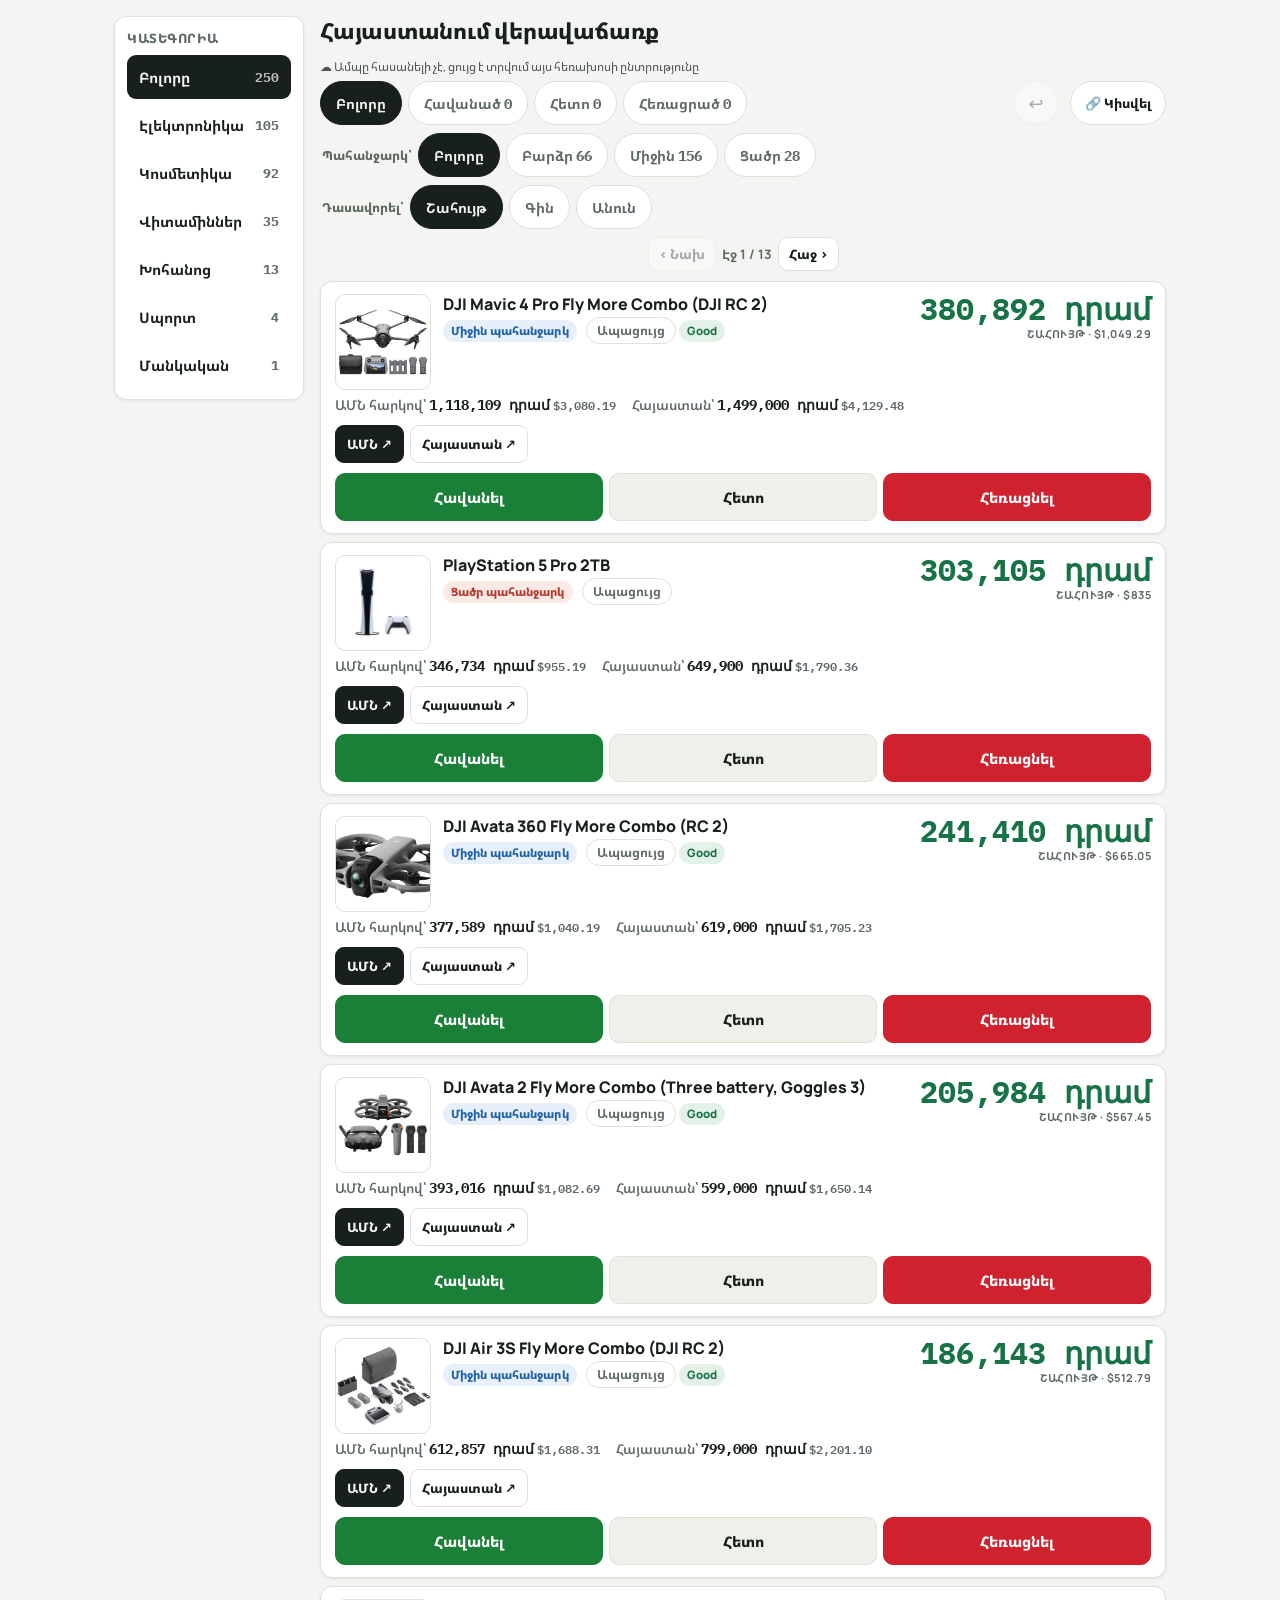
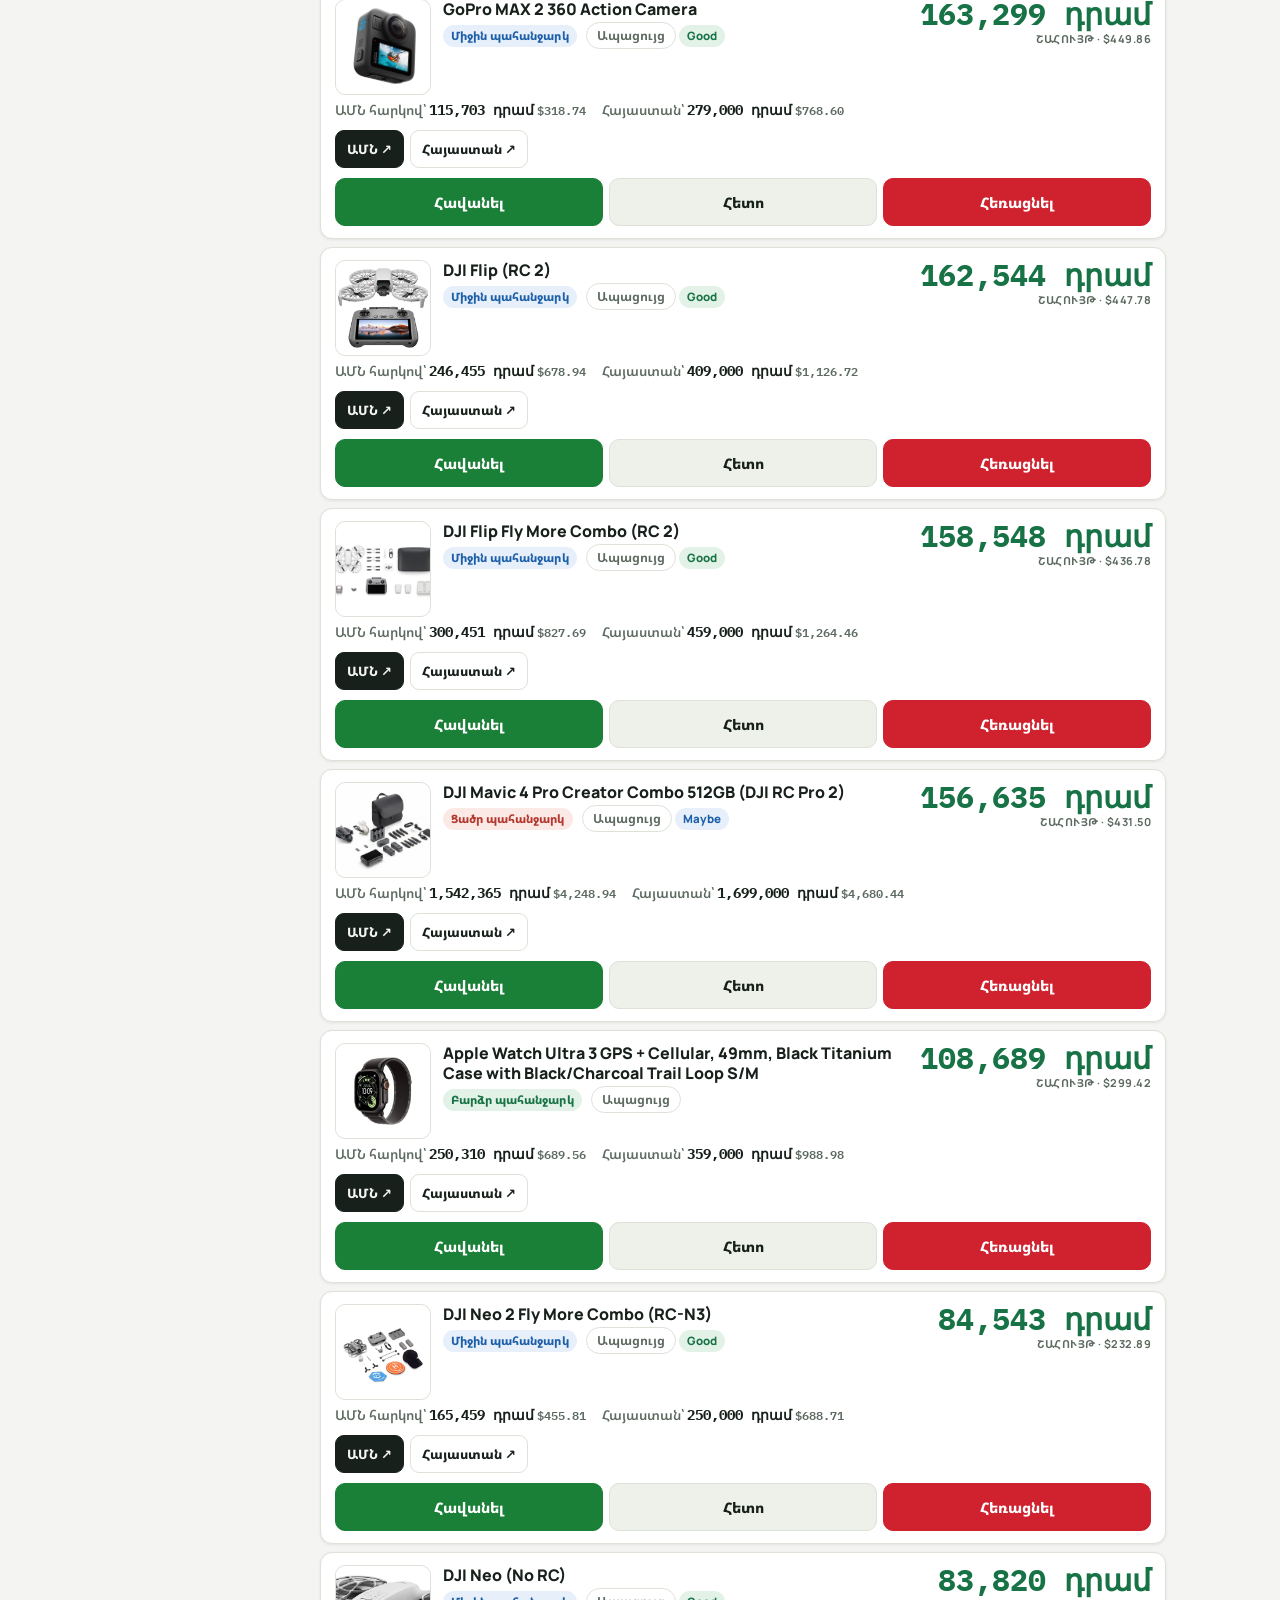
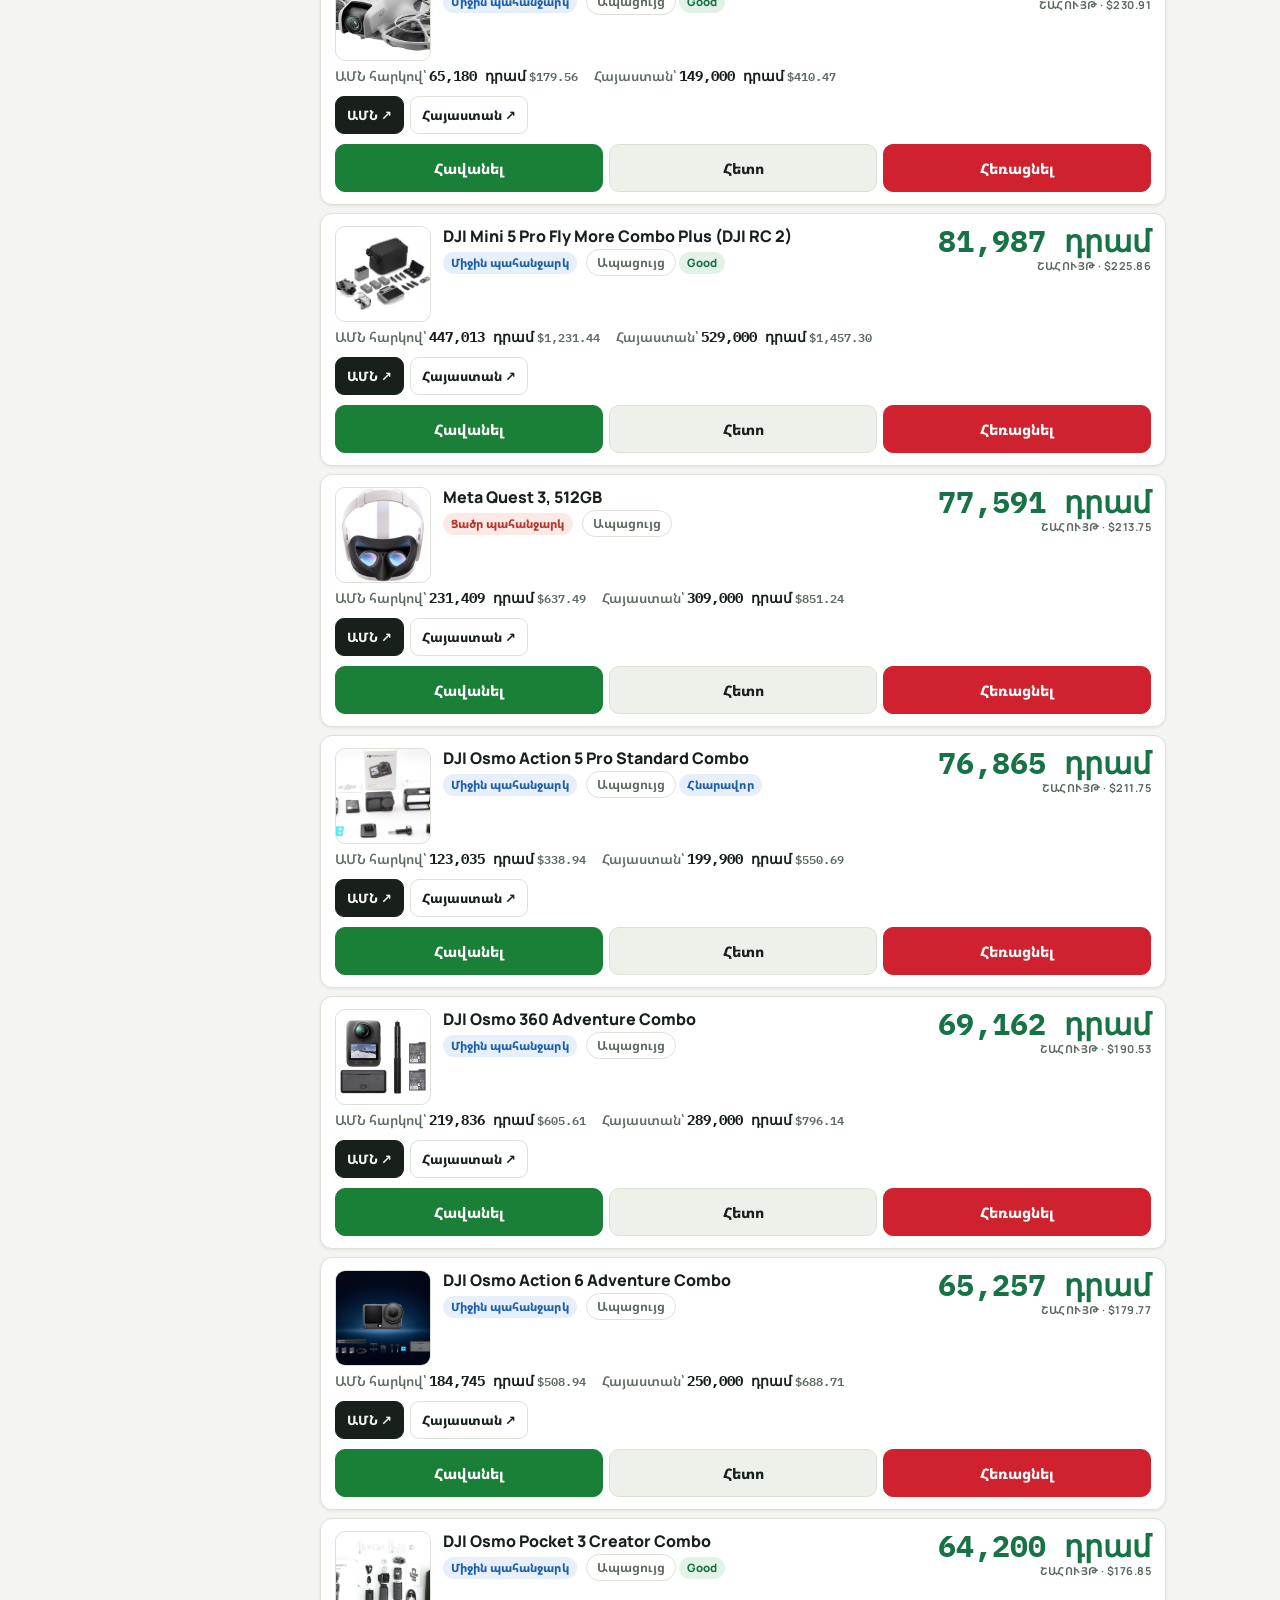
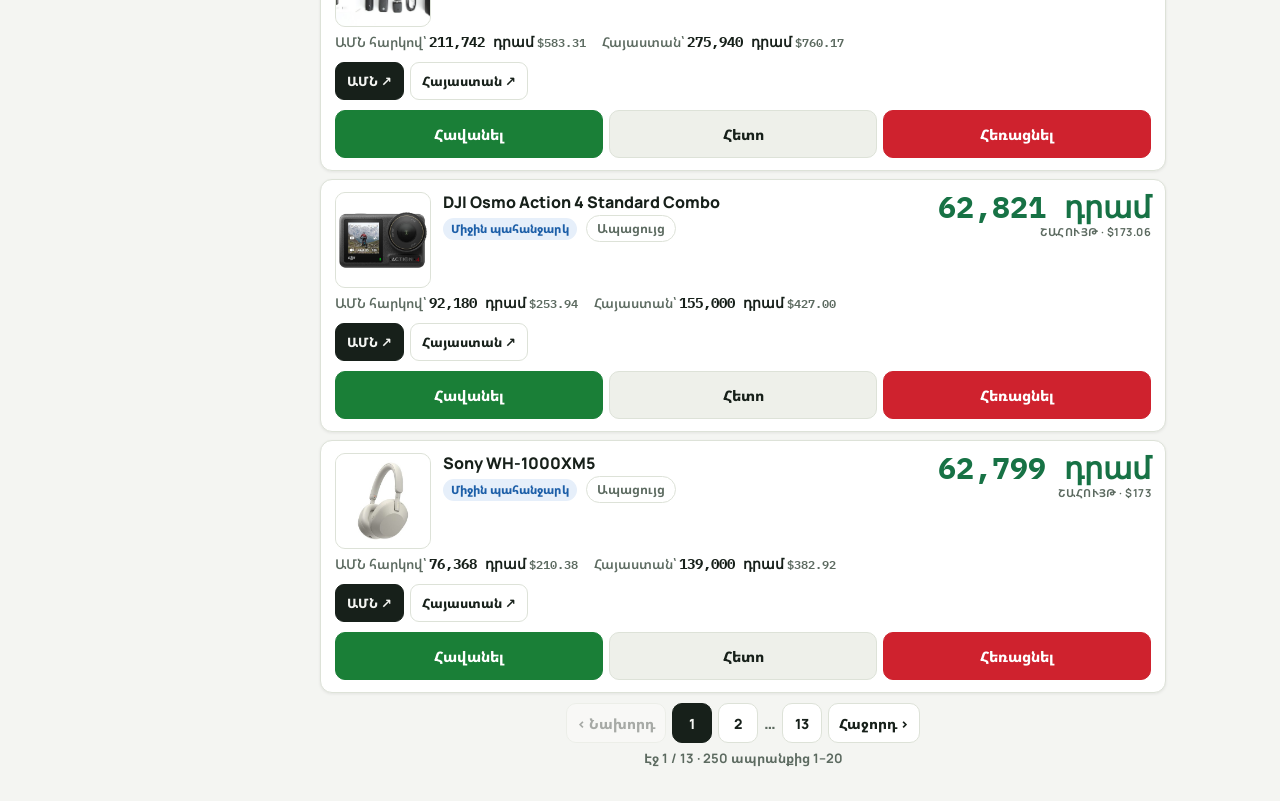
==== commit fc50b132: "Cheap batch #9: add 10 products (250 total)" ====
--- a/armenia-resale/index.html
+++ b/armenia-resale/index.html
@@ -266,7 +266,7 @@
 var DEMAND = {high:"Բարձր պահանջարկ", medium:"Միջին պահանջարկ", low:"Ցածր պահանջարկ"};
 var STATUS_CLASS = {"Good":"good","Maybe":"maybe","Լավ":"good","Հնարավոր":"maybe"};
 
-var IMG = {ps5:"ps5.jpg", xm5:"xm5.jpg", watch:"watch.jpg", switch:"switch.jpg", rayban:"rayban.jpg", ceravepm:"ceravepm.jpg", ceraveeye:"ceraveeye.jpg", ordinary:"ordinary.jpg", vs:"vs.jpg", bbw:"bbw.jpg", bbwnight:"bbwnight.jpg", bbwcherry:"bbwcherry.jpg", vsmistlove:"vs.jpg", ceravecream:"ceravecream.jpg", omega100:"omega100.jpg", coq10:"coq10.jpg", omega50:"omega50.jpg", zinc:"zinc.jpg", melatonin:"melatonin.jpg", d3:"d3.jpg", arginine:"arginine.jpg", glycolic:"glycolic.jpg", hyaluronic:"hyaluronic.jpg", quest3:"quest3.jpg", quest3s:"quest3s.jpg", dji:"dji.jpg", kindle:"kindle.jpg", gopro:"gopro.jpg", laneige:"laneige.jpg", mxmaster:"mxmaster.jpg", bcomplex:"bcomplex.jpg", acidophilus:"acidophilus.jpg", gummies:"gummies.jpg", mandelic:"mandelic.jpg", snail:"snail.jpg", vitc:"vitc.jpg", bojrelief:"bojrelief.jpg", bojaqua:"bojaqua.jpg", arbutin:"arbutin.jpg", bojcalming:"bojcalming.jpg", bojstick:"bojstick.jpg", effaclar:"effaclar.jpg", vsbare:"vsbare.jpg", vslove:"vslove.jpg", vsbombshell:"vsbombshell.jpg", vsaqua:"vsaqua.jpg", vsvelvet:"vsvelvet.jpg", bbwlotion:"bbwlotion.jpg", bbwcream:"bbwcream.jpg", bbwwash:"bbwwash.jpg", bbwglowtion:"bbwglowtion.jpg", bbwbutterfly:"bbwbutterfly.jpg", cerave473:"cerave473.jpg", cerave355:"cerave355.jpg", sdjplay:"sdjplay.jpg", sdjrosa:"sdjrosa.jpg", jblflip6:"jblflip6.jpg", marshall:"marshall.jpg", boseultra:"boseultra.jpg", bosebuds2:"bosebuds2.jpg", boseqc45:"boseqc45.jpg", insta360x5:"insta360x5.jpg", ps5slim:"ps5slim.jpg", dualsense:"dualsense.jpg", watchse40:"watchse40.jpg", watchse44:"watchse44.jpg", watchs11:"watchs11.jpg", airpods4:"airpods4.jpg", venu4:"venu4.jpg", whoop:"whoop.jpg", fenix8:"fenix8.jpg", ipad11:"ipad11.jpg", ipadair256:"ipadair256.jpg", pencilusbc:"pencilusbc.jpg", mxkeys:"mxkeys.jpg", magicmouse:"magicmouse.jpg", adapter20w:"adapter20w.jpg", ipadair128:"ipadair128.jpg", trackpadblk:"trackpad.jpg", avadapter:"avadapter.jpg", magickb13:"magickb13.jpg", razerdeath:"razerdeath.jpg", blueyeti:"blueyeti.jpg", djimicmini:"djimicmini.jpg", owala24:"owala24.jpg", owala40:"owala40.jpg", jjdrainer:"jjdrainer.jpg", jjdrawer:"jjdrawer.jpg", jjhold:"jjhold.jpg", jjnest:"jjnest.jpg", zwpro:"zwpro.jpg", zw1731:"zw1731.jpg", zwallstar:"zwallstar.jpg", jjmilltop:"jjmilltop.jpg", bialetti3:"bialetti3.jpg", bialetti6:"bialetti6.jpg", hrm200:"hrm200.jpg", hrm600:"hrm600.jpg", avent17:"avent.jpg", beatspro:"beatspro.jpg", psportal:"psportal.jpg", instax13:"instax13.jpg", instaxevo:"instaxevo.jpg", instaxliplay:"instaxliplay.jpg", airtag4:"airtag4.jpg", nbiron:"nbiron.jpg", nbglucosamine:"nbglucosamine.jpg", airtag1:"airtag1.jpg", beatssolo4:"beatssolo4.jpg", djiaction5:"djiaction5.jpg", whooppeak:"whooppeak.jpg", dualsenseedge:"dualsenseedge.jpg", ankerprime:"ankerprime.jpg", ultwear:"ultwear.jpg", airpods4nc:"airpods4nc.jpg", nblysine:"nblysine.jpg", solgarcmz:"solgarcmz.jpg", instaxse:"instaxse.jpg", natrolD3:"natrolD3.jpg", solgarZinc:"solgarZinc.jpg", solgarIron:"solgarIron.jpg", solgarVitC:"solgarVitC.jpg", solgarCaMgD3:"solgarCaMgD3.jpg", solgarVitA:"solgarVitA.jpg", solgarK2:"solgarK2.jpg", solgarSelenium:"solgarSelenium.jpg", solgarOmega369:"solgarOmega369.jpg", natrolB12:"natrolB12.jpg", hrmproplus:"hrmproplus.jpg", venu441:"venu441.jpg", fr265:"fr265.jpg", mic2_1:"mic2_1.jpg", mic3_1:"mic3_1.jpg", fr570:"fr570.jpg", action6:"action6.jpg", mxanywhere3s:"mxanywhere3s.jpg", lily2:"lily2.jpg", action4:"action4.jpg", micmini1:"micmini1.jpg", ultra3:"ultra3.jpg", watchs1146:"watchs1146.jpg", solgarMgCitrate:"solgarMgCitrate.jpg", cheirosa62:"cheirosa62.jpg", mic3_2:"mic3_2.jpg", kindlecolor:"kindlecolor.jpg", neo2fmc:"neo2fmc.jpg", pocket3cc:"pocket3cc.jpg", homepodmini:"homepodmini.jpg", beatsbudsplus:"beatsbudsplus.jpg", mini5fmcplus:"mini5fmcplus.jpg", air3sfmc:"air3sfmc.jpg", flipfmc:"flipfmc.jpg", fliprc2:"fliprc2.jpg", neo:"neo.jpg", natrolBiotin:"natrolBiotin.jpg", avata2:"avata2.jpg", mavic4fmc:"mavic4fmc.jpg", avata360:"avata360.jpg", osmo360:"osmo360.jpg", max2:"max2.jpg", go3s:"go3s.jpg", rs5:"rs5.jpg", quest3s256:"quest3s256.jpg", fr970:"fr970.jpg", mavic4cc:"mavic4cc.jpg", ordnmf:"ordnmf.jpg", ordazelaic:"ordazelaic.jpg", ordsalicylic:"ordsalicylic.jpg", ordsqualane:"ordsqualane.jpg", applecase17pm:"applecase17pm.jpg", hrm200xs:"hrm200xs.jpg", vsbombshellmist:"vsbombshellmist.jpg", adapter40w:"adapter40w.jpg", zwillingchef:"zwillingchef.jpg", jarrowcollagen:"jarrowcollagen.jpg", bbvwarmvanilla:"bbwwarmvanilla.png", bbwchampagnetoast:"bbwchampagnetoast.jpg", bbwinthestars:"bbwinthestars.jpg", bbvwarmvanillacream:"bbwwarmvanillacream.jpg", bbwchampagnetoastcream:"bbwchampagnetoastcream.jpg", vspsshimmer:"vspsshimmer.webp", vsvpshimmer:"vsvpshimmer.jpg", vsakshimmer:"vsakshimmer.webp", vscpshimmer:"vscpshimmer.png", k380:"k380.jpg", nmmulti:"nmmulti.jpg", vsteasemist:"vsteasemist.jpg", vsteaselotion:"vsteaselotion.jpg", bbwinstarscream:"bbwinstarscream.jpg", vsamberlotion:"vsamberlotion.jpg", vslovespellshimmer:"vslovespellshimmer.jpg", vsbarevanillashimmer:"vsbarevanillashimmer.jpg", maryruthd3:"maryruthd3.jpg", maryruthtoddler:"maryruthtoddler.jpg", beekeeperskids:"beekeeperskids.jpg", bbwgingham:"bbwgingham.jpg", ordcaffeine:"ordcaffeine.jpg", ordaha:"ordaha.jpg", bbwbutterflymist:"bbwbutterflymist.jpg", vsverysexymist:"vsverysexymist.jpg", vsverysexylotion:"vsverysexylotion.jpg", sdjbumglass:"sdjbumglass.jpg", applecable:"applecable.jpg", appleadapter:"appleadapter.jpg", vsbarevanillashimmerlotion:"vsbarevanillashimmerlotion.jpg", vspuresedshimmerlotion:"vspuresedshimmerlotion.jpg", natrolMelatonin3mg:"natrolMelatonin3mg.jpg", nbCoQ10:"nbCoQ10.jpg", osteoBiFlex:"osteoBiFlex.jpg", vscpshimmerlotion:"vscpshimmerlotion.jpg", vsvpshimmerlotion:"vsvpshimmerlotion.jpg", vsmidnightbloomshimmer:"vsmidnightbloomshimmer.jpg", vscherrydesiremist:"vscherrydesiremist.jpg", vscherrydesirelotion:"vscherrydesirelotion.jpg", bbwdarkkiss:"bbwdarkkiss.jpg", vsbombshellseductionmist:"vsbombshellseductionmist.jpg", vsbombshellseductionlotion:"vsbombshellseductionlotion.jpg", vspsshimmerset:"vspsshimmerset.jpg", g309:"g309.jpg", childlifeD3:"childlifeD3.jpg", g502hero:"g502hero.jpg", gshifter:"gshifter.jpg", ceravehydrating:"ceravehydrating.jpg", vsvelvetplain:"vsvelvetplain.jpg", bbwjcbcream:"bbwjcbcream.jpg", pebble2rose:"pebble2rose.jpg", bbwjunipermist:"bbwjunipermist.jpg", bbwjunipercream:"bbwjunipercream.jpg", vsmidnightmist:"vsmidnightmist.jpg", vsmidnightlotion:"vsmidnightlotion.jpg", m720:"m720.jpg", g432:"g432.jpg", xboxwhite:"xboxwhite.jpg", xboxred:"xboxred.jpg", magsafe1m:"magsafe1m.jpg", cable2m:"cable2m.jpg", glucoside:"glucoside.jpg", dynasty100:"dynasty100.jpg", vplotionplain:"vplotionplain.jpg", differin:"differin.jpg"};
+var IMG = {ps5:"ps5.jpg", xm5:"xm5.jpg", watch:"watch.jpg", switch:"switch.jpg", rayban:"rayban.jpg", ceravepm:"ceravepm.jpg", ceraveeye:"ceraveeye.jpg", ordinary:"ordinary.jpg", vs:"vs.jpg", bbw:"bbw.jpg", bbwnight:"bbwnight.jpg", bbwcherry:"bbwcherry.jpg", vsmistlove:"vs.jpg", ceravecream:"ceravecream.jpg", omega100:"omega100.jpg", coq10:"coq10.jpg", omega50:"omega50.jpg", zinc:"zinc.jpg", melatonin:"melatonin.jpg", d3:"d3.jpg", arginine:"arginine.jpg", glycolic:"glycolic.jpg", hyaluronic:"hyaluronic.jpg", quest3:"quest3.jpg", quest3s:"quest3s.jpg", dji:"dji.jpg", kindle:"kindle.jpg", gopro:"gopro.jpg", laneige:"laneige.jpg", mxmaster:"mxmaster.jpg", bcomplex:"bcomplex.jpg", acidophilus:"acidophilus.jpg", gummies:"gummies.jpg", mandelic:"mandelic.jpg", snail:"snail.jpg", vitc:"vitc.jpg", bojrelief:"bojrelief.jpg", bojaqua:"bojaqua.jpg", arbutin:"arbutin.jpg", bojcalming:"bojcalming.jpg", bojstick:"bojstick.jpg", effaclar:"effaclar.jpg", vsbare:"vsbare.jpg", vslove:"vslove.jpg", vsbombshell:"vsbombshell.jpg", vsaqua:"vsaqua.jpg", vsvelvet:"vsvelvet.jpg", bbwlotion:"bbwlotion.jpg", bbwcream:"bbwcream.jpg", bbwwash:"bbwwash.jpg", bbwglowtion:"bbwglowtion.jpg", bbwbutterfly:"bbwbutterfly.jpg", cerave473:"cerave473.jpg", cerave355:"cerave355.jpg", sdjplay:"sdjplay.jpg", sdjrosa:"sdjrosa.jpg", jblflip6:"jblflip6.jpg", marshall:"marshall.jpg", boseultra:"boseultra.jpg", bosebuds2:"bosebuds2.jpg", boseqc45:"boseqc45.jpg", insta360x5:"insta360x5.jpg", ps5slim:"ps5slim.jpg", dualsense:"dualsense.jpg", watchse40:"watchse40.jpg", watchse44:"watchse44.jpg", watchs11:"watchs11.jpg", airpods4:"airpods4.jpg", venu4:"venu4.jpg", whoop:"whoop.jpg", fenix8:"fenix8.jpg", ipad11:"ipad11.jpg", ipadair256:"ipadair256.jpg", pencilusbc:"pencilusbc.jpg", mxkeys:"mxkeys.jpg", magicmouse:"magicmouse.jpg", adapter20w:"adapter20w.jpg", ipadair128:"ipadair128.jpg", trackpadblk:"trackpad.jpg", avadapter:"avadapter.jpg", magickb13:"magickb13.jpg", razerdeath:"razerdeath.jpg", blueyeti:"blueyeti.jpg", djimicmini:"djimicmini.jpg", owala24:"owala24.jpg", owala40:"owala40.jpg", jjdrainer:"jjdrainer.jpg", jjdrawer:"jjdrawer.jpg", jjhold:"jjhold.jpg", jjnest:"jjnest.jpg", zwpro:"zwpro.jpg", zw1731:"zw1731.jpg", zwallstar:"zwallstar.jpg", jjmilltop:"jjmilltop.jpg", bialetti3:"bialetti3.jpg", bialetti6:"bialetti6.jpg", hrm200:"hrm200.jpg", hrm600:"hrm600.jpg", avent17:"avent.jpg", beatspro:"beatspro.jpg", psportal:"psportal.jpg", instax13:"instax13.jpg", instaxevo:"instaxevo.jpg", instaxliplay:"instaxliplay.jpg", airtag4:"airtag4.jpg", nbiron:"nbiron.jpg", nbglucosamine:"nbglucosamine.jpg", airtag1:"airtag1.jpg", beatssolo4:"beatssolo4.jpg", djiaction5:"djiaction5.jpg", whooppeak:"whooppeak.jpg", dualsenseedge:"dualsenseedge.jpg", ankerprime:"ankerprime.jpg", ultwear:"ultwear.jpg", airpods4nc:"airpods4nc.jpg", nblysine:"nblysine.jpg", solgarcmz:"solgarcmz.jpg", instaxse:"instaxse.jpg", natrolD3:"natrolD3.jpg", solgarZinc:"solgarZinc.jpg", solgarIron:"solgarIron.jpg", solgarVitC:"solgarVitC.jpg", solgarCaMgD3:"solgarCaMgD3.jpg", solgarVitA:"solgarVitA.jpg", solgarK2:"solgarK2.jpg", solgarSelenium:"solgarSelenium.jpg", solgarOmega369:"solgarOmega369.jpg", natrolB12:"natrolB12.jpg", hrmproplus:"hrmproplus.jpg", venu441:"venu441.jpg", fr265:"fr265.jpg", mic2_1:"mic2_1.jpg", mic3_1:"mic3_1.jpg", fr570:"fr570.jpg", action6:"action6.jpg", mxanywhere3s:"mxanywhere3s.jpg", lily2:"lily2.jpg", action4:"action4.jpg", micmini1:"micmini1.jpg", ultra3:"ultra3.jpg", watchs1146:"watchs1146.jpg", solgarMgCitrate:"solgarMgCitrate.jpg", cheirosa62:"cheirosa62.jpg", mic3_2:"mic3_2.jpg", kindlecolor:"kindlecolor.jpg", neo2fmc:"neo2fmc.jpg", pocket3cc:"pocket3cc.jpg", homepodmini:"homepodmini.jpg", beatsbudsplus:"beatsbudsplus.jpg", mini5fmcplus:"mini5fmcplus.jpg", air3sfmc:"air3sfmc.jpg", flipfmc:"flipfmc.jpg", fliprc2:"fliprc2.jpg", neo:"neo.jpg", natrolBiotin:"natrolBiotin.jpg", avata2:"avata2.jpg", mavic4fmc:"mavic4fmc.jpg", avata360:"avata360.jpg", osmo360:"osmo360.jpg", max2:"max2.jpg", go3s:"go3s.jpg", rs5:"rs5.jpg", quest3s256:"quest3s256.jpg", fr970:"fr970.jpg", mavic4cc:"mavic4cc.jpg", ordnmf:"ordnmf.jpg", ordazelaic:"ordazelaic.jpg", ordsalicylic:"ordsalicylic.jpg", ordsqualane:"ordsqualane.jpg", applecase17pm:"applecase17pm.jpg", hrm200xs:"hrm200xs.jpg", vsbombshellmist:"vsbombshellmist.jpg", adapter40w:"adapter40w.jpg", zwillingchef:"zwillingchef.jpg", jarrowcollagen:"jarrowcollagen.jpg", bbvwarmvanilla:"bbwwarmvanilla.png", bbwchampagnetoast:"bbwchampagnetoast.jpg", bbwinthestars:"bbwinthestars.jpg", bbvwarmvanillacream:"bbwwarmvanillacream.jpg", bbwchampagnetoastcream:"bbwchampagnetoastcream.jpg", vspsshimmer:"vspsshimmer.webp", vsvpshimmer:"vsvpshimmer.jpg", vsakshimmer:"vsakshimmer.webp", vscpshimmer:"vscpshimmer.png", k380:"k380.jpg", nmmulti:"nmmulti.jpg", vsteasemist:"vsteasemist.jpg", vsteaselotion:"vsteaselotion.jpg", bbwinstarscream:"bbwinstarscream.jpg", vsamberlotion:"vsamberlotion.jpg", vslovespellshimmer:"vslovespellshimmer.jpg", vsbarevanillashimmer:"vsbarevanillashimmer.jpg", maryruthd3:"maryruthd3.jpg", maryruthtoddler:"maryruthtoddler.jpg", beekeeperskids:"beekeeperskids.jpg", bbwgingham:"bbwgingham.jpg", ordcaffeine:"ordcaffeine.jpg", ordaha:"ordaha.jpg", bbwbutterflymist:"bbwbutterflymist.jpg", vsverysexymist:"vsverysexymist.jpg", vsverysexylotion:"vsverysexylotion.jpg", sdjbumglass:"sdjbumglass.jpg", applecable:"applecable.jpg", appleadapter:"appleadapter.jpg", vsbarevanillashimmerlotion:"vsbarevanillashimmerlotion.jpg", vspuresedshimmerlotion:"vspuresedshimmerlotion.jpg", natrolMelatonin3mg:"natrolMelatonin3mg.jpg", nbCoQ10:"nbCoQ10.jpg", osteoBiFlex:"osteoBiFlex.jpg", vscpshimmerlotion:"vscpshimmerlotion.jpg", vsvpshimmerlotion:"vsvpshimmerlotion.jpg", vsmidnightbloomshimmer:"vsmidnightbloomshimmer.jpg", vscherrydesiremist:"vscherrydesiremist.jpg", vscherrydesirelotion:"vscherrydesirelotion.jpg", bbwdarkkiss:"bbwdarkkiss.jpg", vsbombshellseductionmist:"vsbombshellseductionmist.jpg", vsbombshellseductionlotion:"vsbombshellseductionlotion.jpg", vspsshimmerset:"vspsshimmerset.jpg", g309:"g309.jpg", childlifeD3:"childlifeD3.jpg", g502hero:"g502hero.jpg", gshifter:"gshifter.jpg", ceravehydrating:"ceravehydrating.jpg", vsvelvetplain:"vsvelvetplain.jpg", bbwjcbcream:"bbwjcbcream.jpg", pebble2rose:"pebble2rose.jpg", bbwjunipermist:"bbwjunipermist.jpg", bbwjunipercream:"bbwjunipercream.jpg", vsmidnightmist:"vsmidnightmist.jpg", vsmidnightlotion:"vsmidnightlotion.jpg", m720:"m720.jpg", g432:"g432.jpg", xboxwhite:"xboxwhite.jpg", xboxred:"xboxred.jpg", magsafe1m:"magsafe1m.jpg", cable2m:"cable2m.jpg", glucoside:"glucoside.jpg", dynasty100:"dynasty100.jpg", vplotionplain:"vplotionplain.jpg", differin:"differin.jpg", orochiv2:"orochiv2.jpg", ornatav3:"ornatav3.jpg", medicubemask:"medicubemask.jpg", dualsensecharge:"dualsensecharge.jpg", medicubepdrn:"medicubepdrn.jpg", anuaazelaic:"anuaazelaic.jpg", vsaquamistplain:"vsaquamistplain.jpg", vsaqualotionplain:"vsaqualotionplain.jpg", ceravevitc:"ceravevitc.jpg", vsteasesugarset:"vsteasesugarset.jpg"};
 
 var PRODUCTS = [
  {id:"ps5", demand:"low", cat:"electronics", name:"PlayStation 5 Pro 2TB", usPrice:899, armAMD:649900, usStore:"PlayStation Direct", armStore:"list.am", usLink:"https://direct.playstation.com/en-us/buy-consoles/playstation5-pro-console", armLink:"https://www.list.am/en/item/24151052"},
@@ -508,7 +508,17 @@
  {id:"glucoside", status:"Good", demand:"medium", cat:"beauty", name:"The Ordinary Glucoside Foaming Cleanser, 150ml", usPrice:12.50, armAMD:9900, profitAMD:5079, usStore:"Ulta", armStore:"Instagram", usLink:"https://www.ulta.com/p/glucoside-gentle-foaming-cleanser-oily-skin-pimprod2037787", armLink:"https://www.instagram.com/reel/DU6FXhmjXU2/", note:"Գինը 9 ամսվա է, DM-ով վերահաստատել։"},
  {id:"dynasty100", status:"Good", demand:"medium", cat:"beauty", name:"Beauty of Joseon Dynasty Cream, 100ml", usPrice:30.00, armAMD:16500, profitAMD:4929, usStore:"Beauty of Joseon", armStore:"Instagram", usLink:"https://beautyofjoseon.com/products/dynasty-cream?variant=43222120759461", armLink:"https://www.instagram.com/reel/DaDsn_SKjBU/", note:"100մլ տարբերակն ընտրել։ Գինը վերահաստատել։"},
  {id:"vplotionplain", status:"Good", demand:"high", cat:"beauty", name:"Victoria's Secret Velvet Petals Fragrance Lotion, 236ml (plain, not shimmer)", usPrice:8.00, armAMD:8000, profitAMD:4915, usStore:"Victoria's Secret", armStore:"Instagram", usLink:"https://www.victoriassecret.com/us/vs/beauty/fragrance-lotions", armLink:"https://www.instagram.com/p/DfFf3TJNnLx/", note:"Վճարելիս ստուգել, արդյոք բազմակի գնման զեղչը վերաբերում է սովորական լոսյոնին։"},
- {id:"differin", status:"Good", demand:"medium", cat:"beauty", name:"Differin Daily Deep Cleanser, 5% Benzoyl Peroxide, 4 fl oz", usPrice:13.99, armAMD:9500, profitAMD:4104, usStore:"Ulta", armStore:"Instagram", usLink:"https://www.ulta.com/p/5-benzoyl-peroxide-daily-deep-cleanser-xlsImpprod17521009?sku=2525874&cmpid=p_ig", armLink:"https://www.instagram.com/p/DaqWF5otJ18/", note:"4oz-ը ստանդարտ չափն է։"}];
+ {id:"differin", status:"Good", demand:"medium", cat:"beauty", name:"Differin Daily Deep Cleanser, 5% Benzoyl Peroxide, 4 fl oz", usPrice:13.99, armAMD:9500, profitAMD:4104, usStore:"Ulta", armStore:"Instagram", usLink:"https://www.ulta.com/p/5-benzoyl-peroxide-daily-deep-cleanser-xlsImpprod17521009?sku=2525874&cmpid=p_ig", armLink:"https://www.instagram.com/p/DaqWF5otJ18/", note:"4oz-ը ստանդարտ չափն է։"},
+ {id:"orochiv2", status:"Good", demand:"medium", cat:"electronics", name:"Razer Orochi V2 Wireless Gaming Mouse, White", usPrice:39.99, armAMD:33900, profitAMD:18476, usStore:"Razer", armStore:"Vega", usLink:"https://www.razer.com/gaming-mice/razer-orochi-v2/RZ01-05690200-R3U1", armLink:"https://vega.am/en/home-appliances/computers-and-accessories/mouses/mouse-razer-orochi-v2-white-rz01-05690200-r3m1.html", note:"ԱՄՆ մասի համարը RZ01-05690200-R3U1 է, Vega-ինը՝ R3M1, նույն մկնիկն է։ Հայաստանի գինը Vega-ից է։"},
+ {id:"ornatav3", status:"Good", demand:"medium", cat:"electronics", name:"Razer Ornata V3 Full-Size Gaming Keyboard, Black", usPrice:59.99, armAMD:34900, profitAMD:11763, usStore:"Best Buy", armStore:"Vega", usLink:"https://www.bestbuy.com/product/razer-ornata-v3-full-size-wired-mechanical-membrane-gaming-keyboard-with-chroma-rgb-backlighting-black/J39HWFQT33", armLink:"https://vega.am/en/home-appliances/computers-and-accessories/keyboards/keyboard-razer-ornata-v3-us-layout-black-rz03-04460100-r3m1.html", note:"Best Buy-ի զեղչված գինը։ Մեծ ստեղնաշար է, միայն 1 հատ։ Հայաստանի գինը Vega-ից է։"},
+ {id:"medicubemask", status:"Good", demand:"low", cat:"beauty", name:"Medicube Collagen Night Wrapping Mask, 75ml", usPrice:20.90, armAMD:17500, profitAMD:9439, usStore:"Ulta", armStore:"Instagram", usLink:"https://www.ulta.com/p/collagen-night-wrapping-mask-pimprod2053542?sku=2645360", armLink:"https://www.instagram.com/reel/DQJv1PWDMnK/", note:"Հայաստանի գինը 2025-ի հոկտեմբերի հրապարակումից է, գնելուց առաջ վերահաստատել։"},
+ {id:"dualsensecharge", status:"Maybe", demand:"medium", cat:"electronics", name:"Sony DualSense Charging Station (PS5), White", usPrice:29.99, armAMD:20000, profitAMD:8433, usStore:"Best Buy", armStore:"list.am", usLink:"https://www.bestbuy.com/product/sony-playstation-5-dualsense-charging-station/JXHQ3C7T27", armLink:"https://www.list.am/en/item/24050830", note:"list.am-ում գները 15 900–23 000 դրամ են։ 20 000 դրամի ապրանքը բացվել է միայն ստուգման համար, տուփը թեթև վնասված է։"},
+ {id:"medicubepdrn", status:"Good", demand:"low", cat:"beauty", name:"Medicube PDRN Pink Collagen Capsule Cream, 55g", usPrice:22.00, armAMD:14900, profitAMD:6415, usStore:"Ulta", armStore:"Instagram", usLink:"https://www.ulta.com/p/pdrn-pink-collagen-capsule-cream-pimprod2053647", armLink:"https://www.instagram.com/p/DbyTNchiAL_/", note:"Գինը վերահաստատել։"},
+ {id:"anuaazelaic", status:"Good", demand:"low", cat:"beauty", name:"Anua Azelaic Acid 10 Hyaluron Redness Soothing Serum, 30ml", usPrice:22.00, armAMD:14900, profitAMD:6415, usStore:"Ulta", armStore:"Instagram", usLink:"https://www.ulta.com/p/azelaic-acid-10-hyaluron-redness-soothing-serum-pimprod2049597?sku=2634194", armLink:"https://www.instagram.com/reel/DQJv1PWDMnK/", note:"Հայաստանի գինը 2025-ի հոկտեմբերի հրապարակումից է, գնելուց առաջ վերահաստատել։"},
+ {id:"vsaquamistplain", status:"Good", demand:"medium", cat:"beauty", name:"Victoria's Secret Aqua Kiss Fragrance Mist, 250ml (plain, not shimmer)", usPrice:7.00, armAMD:9000, profitAMD:6300, usStore:"Victoria's Secret", armStore:"Instagram", usLink:"https://www.victoriassecret.com/us/vs/beauty-catalog/5000011041?genericId=11259203&choice=4760", armLink:"https://www.instagram.com/p/DTlTNNkDdQZ/", note:"$7 գինը 5 և ավելի հատ գնելիս է։ $19.95 ցուցակային գնով վնաս է։"},
+ {id:"vsaqualotionplain", status:"Good", demand:"medium", cat:"beauty", name:"Victoria's Secret Aqua Kiss Fragrance Lotion, 236ml (plain, not shimmer)", usPrice:7.00, armAMD:9000, profitAMD:6300, usStore:"Victoria's Secret", armStore:"Instagram", usLink:"https://www.victoriassecret.com/us/vs/beauty-catalog/5000011042?genericId=11259202&choice=4760", armLink:"https://www.instagram.com/p/DTlTNNkDdQZ/", note:"$7 գինը 5 և ավելի հատ գնելիս է։ $19.95 ցուցակային գնով վնաս է։"},
+ {id:"ceravevitc", status:"Good", demand:"low", cat:"beauty", name:"CeraVe Skin Renewing Vitamin C Serum, 30ml", usPrice:23.99, armAMD:15500, profitAMD:6247, usStore:"Target", armStore:"Instagram", usLink:"https://www.target.com/p/cerave-skin-renewing-vitamin-c-face-serum-with-hyaluronic-acid-1-fl-oz/-/A-76153242", armLink:"https://www.instagram.com/p/DVGfJhqjJAa/", note:"Գինը վերահաստատել։"},
+ {id:"vsteasesugarset", status:"Maybe", demand:"medium", cat:"beauty", name:"Victoria's Secret Tease Sugar Fleur Fragrance Mist + Lotion Set", usPrice:50.00, armAMD:25000, profitAMD:5716, usStore:"Victoria's Secret", armStore:"Instagram", usLink:"https://www.victoriassecret.com/us/vs/beauty/mist-and-lotion-offer", armLink:"https://www.instagram.com/p/Dciqn_pt5H2/", note:"Հավաքածու՝ միստ $25 + լոսյոն $25։ Վճարելիս ստուգել լոսյոնի առկայությունը և գինը։"}];
 var PROOFS = {"ps5":{"t":"Պահանջարկը ցածր է։\n\nlist.am-ում 1 հայտարարություն է գտնվել՝ 649 900 դրամ, մյուս կնքված առաջարկները՝ 529 000–539 000 դրամ։","l":[["list.am","https://www.list.am/en/item/24151052"]]},"xm5":{"t":"Պահանջարկը միջին է։\n\nlist.am-ում 1 հայտարարություն է գտնվել՝ 139 000 դրամ։","l":[["list.am","https://www.list.am/en/item/20923546"]]},"watch":{"t":"Պահանջարկը բարձր է։\n\nlist.am-ում 1 հայտարարություն է գտնվել՝ 359 900 դրամ։","l":[["list.am","https://www.list.am/en/item/995283925"]]},"switch":{"t":"Պահանջարկը բարձր է։\n\nlist.am-ում 2 հայտարարություն է գտնվել՝ 219 000–249 000 դրամ։","l":[["list.am","https://www.list.am/en/item/22681076"]]},"rayban":{"t":"Պահանջարկը միջին է։\n\nlist.am-ում 1 հայտարարություն է գտնվել՝ 199 000 դրամ։","l":[["list.am","https://www.list.am/en/item/23589895"]]},"ceravepm":{"t":"Պահանջարկը միջին է։\n\nInstagram-ում 1 հրապարակում է գտնվել՝ @gloweetee.cosmetics՝ 11 700 դրամ։","l":[["@gloweetee.cosmetics","https://www.instagram.com/p/DVGCzwyjICM/"]]},"ceraveeye":{"t":"Պահանջարկը միջին է։\n\nInstagram-ում 1 հրապարակում է գտնվել՝ @gloweetee.cosmetics՝ 11 500 դրամ։","l":[["@gloweetee.cosmetics","https://www.instagram.com/p/DVBKBXgja2W/"]]},"ordinary":{"t":"Պահանջարկը բարձր է։\n\nInstagram-ում 2 խանութ է գտնվել՝ 4 900–5 500 դրամ։","l":[["@beautybee.am","https://www.instagram.com/reel/DWNuJnbDODu/"]]},"vs":{"t":"Պահանջարկը բարձր է։\n\nInstagram-ում 1 հրապարակում է գտնվել՝ @beauty_body_bath_shop՝ 7 000 դրամ։","l":[["@beauty_body_bath_shop","https://www.instagram.com/p/DcDQlvdO2cL/"]]},"vsmistlove":{"t":"Պահանջարկը բարձր է։\n\nInstagram-ում 1 հրապարակում է գտնվել՝ @beauty_body_bath_shop՝ 7 000 դրամ։","l":[["@beauty_body_bath_shop","https://www.instagram.com/p/DcDQlvdO2cL/"]]},"bbw":{"t":"Պահանջարկը բարձր է։\n\nInstagram-ում 1 հրապարակում է գտնվել՝ @fesco_cosmetics՝ 7 900 դրամ։","l":[["@fesco_cosmetics","https://www.instagram.com/reel/DXuVBtSk-iV/"]]},"bbwnight":{"t":"Պահանջարկը բարձր է։\n\nInstagram-ում 1 հրապարակում է գտնվել՝ @fesco_cosmetics՝ 7 900 դրամ։","l":[["@fesco_cosmetics","https://www.instagram.com/reel/DXuVBtSk-iV/"]]},"bbwcherry":{"t":"Պահանջարկը բարձր է։\n\nInstagram-ում 1 հրապարակում է գտնվել՝ @fesco_cosmetics՝ 7 900 դրամ։","l":[["@fesco_cosmetics","https://www.instagram.com/reel/DXuVBtSk-iV/"]]},"ceravecream":{"t":"Պահանջարկը միջին է։\n\nԱպացույց չկա, Հայաստանի գինը չի հաստատվել, հայտարարությունների քանակը հայտնի չէ։","l":[]},"omega100":{"t":"Պահանջարկը ցածր է։\n\nAlfaPharm-ում պահեստում է՝ 48 000 դրամ, list.am-ում հայտարարություն չկա։","l":[["AlfaPharm","https://www.alfapharm.am/en/products/view/omega-3-kaps-950mg-kh-100-solgar-epk53-dgk39-8-31939"]]},"coq10":{"t":"Պահանջարկը միջին է։\n\nՊահեստում է AlfaPharm-ում՝ 28 250 դրամ։ Հայտարարությունների քանակը չի հաշվվել։","l":[["AlfaPharm","https://www.alfapharm.am/en/products/view/koenzim-q10-100mg-kaps-kh-120-29128"]]},"omega50":{"t":"Պահանջարկը միջին է։\n\nՊահեստում է AlfaPharm-ում՝ 28 400 դրամ։ Հայտարարությունների քանակը չի հաշվվել։","l":[["AlfaPharm","https://www.alfapharm.am/en/products/view/omega-3-kaps-950mg-kh-50-epk53-dgk39-8-solgar-31940"]]},"zinc":{"t":"Պահանջարկը ցածր է։\n\nAlfaPharm-ում պահեստում է՝ 18 000 դրամ, list.am-ում 1 առաջարկ՝ 5 000 դրամ։","l":[["AlfaPharm","https://www.alfapharm.am/en/products/view/tsinka-pikolinat-kaps-50mg-kh-120-36598"]]},"melatonin":{"t":"Պահանջարկը միջին է։\n\nՊահեստում է AlfaPharm-ում՝ 15 800 դրամ։ Հայտարարությունների քանակը չի հաշվվել։","l":[["AlfaPharm","https://www.alfapharm.am/en/products/view/melatonin-tab-sublingv-10mg-x-60-natrol-30515"]]},"d3":{"t":"Պահանջարկը բարձր է։\n\nՊահեստում է AlfaPharm-ում՝ 14 500 դրամ։ Հայտարարությունների քանակը չի հաշվվել։","l":[["AlfaPharm","https://www.alfapharm.am/en/products/view/vitamin-d3-5000-me-kaps-kh-180-25757"]]},"arginine":{"t":"Պահանջարկը ցածր է։\n\nՊահեստում է AlfaPharm-ում՝ 26 400 դրամ։ Հայտարարությունների քանակը չի հաշվվել։","l":[["AlfaPharm","https://www.alfapharm.am/en/products/view/l-arginin-n-eichers-baunti-tab-1000mg-kh-50-38910"]]},"glycolic":{"t":"Պահանջարկը միջին է։\n\nInstagram-ում միայն 1 հրապարակում է գտնվել՝ 10 500 դրամ։","l":[["Instagram","https://www.instagram.com/reel/DUQdc6PDGG_/"]]},"hyaluronic":{"t":"Պահանջարկը միջին է։\n\nInstagram-ում միայն 1 հրապարակում է գտնվել՝ 6 700 դրամ։","l":[["Instagram","https://www.instagram.com/p/DTcRkjRDTFP/"]]},"quest3":{"t":"Պահանջարկը ցածր է։\n\nlist.am-ում 1 հայտարարություն է գտնվել՝ MG Mobile՝ 309 000 դրամ։","l":[["MG Mobile","https://www.list.am/en/item/23992142"]]},"quest3s":{"t":"Պահանջարկը միջին է։\n\nlist.am-ում 1 հայտարարություն է գտնվել՝ ICase Mobile՝ 169 000 դրամ։","l":[["ICase Mobile","https://www.list.am/en/item/24055972"]]},"dji":{"t":"Պահանջարկը միջին է։\n\nlist.am-ում 1 հայտարարություն է գտնվել՝ Black Store Mobile՝ 190 000 դրամ։","l":[["Black Store Mobile","https://www.list.am/en/item/23815209"]]},"kindle":{"t":"Պահանջարկը ցածր է։\n\nlist.am-ում 1 հայտարարություն է գտնվել՝ MG Mobile՝ 95 000 դրամ։","l":[["MG Mobile","https://www.list.am/en/item/22258041"]]},"gopro":{"t":"Պահանջարկը միջին է։\n\nlist.am-ում 1 հայտարարություն է գտնվել՝ YerevanMobile՝ 179 000 դրամ։","l":[["YerevanMobile","https://www.list.am/en/item/23154361"]]},"mxmaster":{"t":"Պահանջարկը ցածր է։\n\nlist.am-ում 1 հայտարարություն է գտնվել՝ Smart Store Sayat-Nova՝ 49 900 դրամ։","l":[["Smart Store Sayat-Nova","https://www.list.am/en/item/17044642"]]},"laneige":{"t":"Պահանջարկը միջին է։\n\nlist.am-ում 1 հայտարարություն է գտնվել՝ Sirun Ankyun Korean care՝ 10 900 դրամ։","l":[["Sirun Ankyun Korean care","https://www.list.am/en/item/22882462"]]},"bcomplex":{"t":"Պահանջարկը միջին է։\n\nՊահեստում է AlfaPharm-ում՝ 16 000 դրամ։ Հայտարարությունների քանակը չի հաշվվել։","l":[["AlfaPharm","https://www.alfapharm.am/en/products/view/b-kompleks-solgar-kaps-kh-50-24490"]]},"acidophilus":{"t":"Պահանջարկը միջին է։\n\nՊահեստում է ABAPharm-ում՝ 13 300 դրամ։ Հայտարարությունների քանակը չի հաշվվել։","l":[["ABAPharm","https://www.abapharm.am/en/products/023075"]]},"gummies":{"t":"Պահանջարկը բարձր է։\n\nInstagram-ում 1 հրապարակում է գտնվել՝ 7 000 դրամ։","l":[["Instagram","https://www.instagram.com/p/DX418a8jGu6/"]]},"mandelic":{"t":"Պահանջարկը բարձր է։\n\nInstagram-ում 1 հրապարակում է գտնվել՝ 6 700 դրամ։","l":[["Instagram","https://www.instagram.com/p/DTsQYDjjVpa/"]]},"snail":{"t":"Պահանջարկը բարձր է։\n\nInstagram-ում 1 հրապարակում է գտնվել՝ 12 500 դրամ։","l":[["Instagram","https://www.instagram.com/reel/DE9qilOMT7g/"]]},"vitc":{"t":"Պահանջարկը բարձր է։\n\nInstagram-ում 1 հրապարակում է գտնվել՝ 6 500 դրամ։","l":[["Instagram","https://www.instagram.com/p/DTVOLVMAhJ0/"]]},"bojrelief":{"t":"Պահանջարկը բարձր է։\n\nInstagram-ում 1 հրապարակում է գտնվել՝ 10 500 դրամ։","l":[["Instagram","https://www.instagram.com/reel/DZaNrPMK8nb/"]]},"bojaqua":{"t":"Պահանջարկը բարձր է։\n\nInstagram-ում 1 հրապարակում է գտնվել՝ 10 500 դրամ։","l":[["Instagram","https://www.instagram.com/reel/DZaNrPMK8nb/"]]},"arbutin":{"t":"Պահանջարկը բարձր է։\n\nInstagram-ում 1 հրապարակում է գտնվել՝ 7 650 դրամ։","l":[["Instagram","https://www.instagram.com/reel/DSsOIIOgoUo/"]]},"bojcalming":{"t":"Պահանջարկը միջին է։\n\nInstagram-ում 1 հրապարակում է գտնվել՝ 9 500 դրամ։","l":[["Instagram","https://www.instagram.com/p/DZGC4sgiiWk/"]]},"bojstick":{"t":"Պահանջարկը միջին է։\n\nInstagram-ում 1 հրապարակում է գտնվել՝ 9 500 դրամ։","l":[["Instagram","https://www.instagram.com/p/DZGAIfOCpaI/"]]},"effaclar":{"t":"Պահանջարկը բարձր է։\n\nՊահեստում է ABAPharm-ում՝ 12 300 դրամ։ Հայտարարությունների քանակը չի հաշվվել։","l":[["ABAPharm","https://www.abapharm.am/en/products/000595"]]},"vsbare":{"t":"Պահանջարկը բարձր է։\n\nInstagram-ում 1 հրապարակում է գտնվել՝ 7 990 դրամ։","l":[["Instagram","https://www.instagram.com/p/DbgNIj6DcwD/"]]},"vslove":{"t":"Պահանջարկը բարձր է։\n\nInstagram-ում 1 հրապարակում է գտնվել՝ 7 000 դրամ։","l":[["Instagram","https://www.instagram.com/p/DfE8ZH3CKzg/"]]},"vsbombshell":{"t":"Պահանջարկը միջին է։\n\nInstagram-ում 1 հրապարակում է գտնվել՝ 15 000 դրամ։","l":[["Instagram","https://www.instagram.com/p/DbtaJVbsClJ/"]]},"vsaqua":{"t":"Պահանջարկը միջին է։\n\nInstagram-ում 1 հրապարակում է գտնվել՝ 13 000 դրամ։","l":[["Instagram","https://www.instagram.com/p/DcOGeMNN0Cr/"]]},"vsvelvet":{"t":"Պահանջարկը միջին է։\n\nInstagram-ում 1 հրապարակում է գտնվել՝ 13 000 դրամ։","l":[["Instagram","https://www.instagram.com/p/DbtUsIGtL9J/"]]},"bbwlotion":{"t":"Պահանջարկը բարձր է։\n\nInstagram-ում 1 հրապարակում է գտնվել՝ 6 500 դրամ։","l":[["Instagram","https://www.instagram.com/reel/DXuVBtSk-iV/"]]},"bbwcream":{"t":"Պահանջարկը բարձր է։\n\nInstagram-ում 1 հրապարակում է գտնվել՝ 6 500 դրամ։","l":[["Instagram","https://www.instagram.com/reel/DXuVBtSk-iV/"]]},"bbwwash":{"t":"Պահանջարկը բարձր է։\n\nInstagram-ում 1 հրապարակում է գտնվել՝ 6 500 դրամ։","l":[["Instagram","https://www.instagram.com/p/DSpwoPsjFnD/"]]},"bbwglowtion":{"t":"Պահանջարկը միջին է։\n\nInstagram-ում 1 հրապարակում է գտնվել՝ 6 500 դրամ։","l":[["Instagram","https://www.instagram.com/reel/DXuVBtSk-iV/"]]},"bbwbutterfly":{"t":"Պահանջարկը միջին է։\n\nInstagram-ում 1 հրապարակում է գտնվել՝ 10 900 դրամ։","l":[["Instagram","https://www.instagram.com/p/DcwETl8t9rj/"]]},"cerave473":{"t":"Պահանջարկը բարձր է։\n\nInstagram-ում 1 հրապարակում է գտնվել՝ 13 500 դրամ։","l":[["Instagram","https://www.instagram.com/p/DU6FtdfjaSN/"]]},"cerave355":{"t":"Պահանջարկը բարձր է։\n\nInstagram-ում 1 հրապարակում է գտնվել՝ 11 500 դրամ։","l":[["Instagram","https://www.instagram.com/p/DU6FtdfjaSN/"]]},"sdjplay":{"t":"Պահանջարկը բարձր է։\n\nInstagram-ում 1 հրապարակում է գտնվել՝ 16 900 դրամ։","l":[["Instagram","https://www.instagram.com/p/DWT0-W4DGhz/"]]},"sdjrosa":{"t":"Պահանջարկը միջին է։\n\nInstagram-ում 1 հրապարակում է գտնվել՝ 14 500 դրամ։","l":[["Instagram","https://www.instagram.com/p/DTfAkv_jFlZ/"]]},"jblflip6":{"t":"Պահանջարկը բարձր է։\n\nlist.am-ում 3 հայտարարություն է գտնվել՝ 42 000–54 000 դրամ։","l":[["list.am","https://www.list.am/en/item/995146690"]]},"marshall":{"t":"Պահանջարկը միջին է։\n\nlist.am-ում 1 հայտարարություն է գտնվել՝ 76 000 դրամ։","l":[["list.am","https://www.list.am/en/item/995115408"]]},"boseultra":{"t":"Պահանջարկը բարձր է։\n\nlist.am-ում 1 հայտարարություն է գտնվել՝ 175 000 դրամ։","l":[["list.am","https://www.list.am/en/item/995142532"]]},"bosebuds2":{"t":"Պահանջարկը միջին է։\n\nlist.am-ում 1 հայտարարություն է գտնվել՝ 99 000 դրամ։","l":[["list.am","https://www.list.am/en/item/24195394"]]},"boseqc45":{"t":"Պահանջարկը բարձր է։\n\nlist.am-ում 1 հայտարարություն է գտնվել՝ 109 000 դրամ։","l":[["list.am","https://www.list.am/en/item/24248698"]]},"insta360x5":{"t":"Պահանջարկը միջին է։\n\nInstagram-ում 1 հրապարակում է գտնվել՝ 229 000 դրամ։","l":[["Instagram","https://www.instagram.com/p/DZMU5l8oZiM/"]]},"ps5slim":{"t":"Պահանջարկը բարձր է։\n\nlist.am-ում 1 հայտարարություն է գտնվել՝ 299 000 դրամ (խաղերով փաթեթ)։","l":[["list.am","https://www.list.am/en/item/24190290"]]},"dualsense":{"t":"Պահանջարկը բարձր է։\n\nlist.am-ում մի քանի հայտարարություն է գտնվել, սովորաբար 29 900 դրամ։","l":[["list.am","https://www.list.am/en/item/21080038"]]},"watchse40":{"t":"Պահանջարկը բարձր է։\n\niSpace-ում պահեստում է՝ 109 900 դրամ, list.am-ում 8+ վաճառող՝ 99 900–119 000 դրամ։","l":[["iSpace","https://ispace.am/en/product/apple-watch-se-gps-gen3-midnight-sport-band-sm-40mm-midnight-meh94rk-a"]]},"watchse44":{"t":"Պահանջարկը բարձր է։\n\nlist.am-ում մի քանի հայտարարություն է գտնվել՝ 113 000–129 000 դրամ։","l":[["list.am","https://www.list.am/en/item/23991250"]]},"watchs11":{"t":"Պահանջարկը բարձր է։\n\nlist.am-ում 1 հայտարարություն է գտնվել՝ 153 000 դրամ։","l":[["list.am","https://www.list.am/en/item/995107126"]]},"airpods4":{"t":"Պահանջարկը բարձր է։\n\n4 վաճառող է գտնվել՝ 61 000–85 900 դրամ։","l":[["Instagram / Max Mobile","https://www.instagram.com/p/Deb9sLeIlbO/"]]},"venu4":{"t":"Պահանջարկը միջին է։\n\nՊահեստում է garmin.am-ում՝ 239 000 դրամ։ Հայտարարությունների քանակը չի հաշվվել։","l":[["garmin.am","https://garmin.am/en/product/2509/venu-4-45mm-gray"]]},"whoop":{"t":"Պահանջարկը միջին է։\n\nՊահեստում է YerevanMobile-ում՝ 179 000 դրամ։ Հայտարարությունների քանակը չի հաշվվել։","l":[["YerevanMobile","https://www.yerevanmobile.am/en/whoop-life-mg.html"]]},"fenix8":{"t":"Պահանջարկը միջին է։\n\nՊահեստում է garmin.am-ում՝ 478 800 դրամ։ Հայտարարությունների քանակը չի հաշվվել։","l":[["garmin.am","https://garmin.am/en/product/2413/fenix-8-47-mm-amoled-010-02904-40-en"]]},"ipad11":{"t":"Պահանջարկը բարձր է։\n\nlist.am-ում մի քանի հայտարարություն է գտնվել՝ 182 000–199 900 դրամ։","l":[["list.am","https://www.list.am/en/item/24243263"]]},"ipadair256":{"t":"Պահանջարկը միջին է։\n\nlist.am-ում 2 հայտարարություն է գտնվել՝ 375 000–389 000 դրամ։","l":[["list.am","https://www.list.am/en/item/995137107"]]},"pencilusbc":{"t":"Պահանջարկը բարձր է։\n\n2 խանութում պահեստում է՝ iSpace՝ 43 900 դրամ, YerevanMobile՝ 50 000 դրամ։","l":[["iSpace","https://ispace.am/"]]},"mxkeys":{"t":"Պահանջարկը միջին է։\n\nlist.am-ում 1 հայտարարություն է գտնվել՝ 54 900 դրամ։","l":[["list.am","https://www.list.am/en/item/18835541"]]},"magicmouse":{"t":"Պահանջարկը միջին է։\n\nՊահեստում է iSpace-ում՝ 38 900 դրամ, list.am-ում հայտարարություն չկա։","l":[["iSpace","https://ispace.am/"]]},"adapter20w":{"t":"Պահանջարկը միջին է։\n\nՊահեստում է YerevanMobile-ում՝ 15 000 դրամ, list.am-ում միայն էժան ոչ օրիգինալ առաջարկներ կան։","l":[["YerevanMobile","https://www.yerevanmobile.am/"]]},"ipadair128":{"t":"Պահանջարկը միջին է։\n\nlist.am-ում 1 հայտարարություն է գտնվել՝ 299 000 դրամ։","l":[["list.am","https://www.list.am/en/item/995167102"]]},"trackpadblk":{"t":"Պահանջարկը միջին է։\n\nՊահեստում է iSpace-ում՝ 73 900 դրամ, list.am-ում հայտարարություն չկա։","l":[["iSpace","https://ispace.am/"]]},"avadapter":{"t":"Պահանջարկը միջին է։\n\nՊահեստում է iSpace-ում՝ 47 900 դրամ, list.am-ում հայտարարություն չկա։","l":[["iSpace","https://ispace.am/"]]},"magickb13":{"t":"Պահանջարկը ցածր է։\n\nՊահեստում է iSpace-ում՝ 192 900 դրամ, list.am-ում հայտարարություն չկա։","l":[["iSpace","https://ispace.am/"]]},"razerdeath":{"t":"Պահանջարկը միջին է։\n\nlist.am-ում միայն 1 հայտարարություն է գտնվել՝ 77 000 դրամ։","l":[["list.am","https://www.list.am/en/item/24190157"]]},"blueyeti":{"t":"Պահանջարկը միջին է։\n\nlist.am-ում միայն 1 հայտարարություն է գտնվել՝ 82 000 դրամ (օգտագործված)։","l":[["list.am","https://www.list.am/en/item/995162537"]]},"djimicmini":{"t":"Պահանջարկը միջին է։\n\nlist.am-ում 6–8 հայտարարություն է գտնվել՝ 38 000–65 000 դրամ։","l":[["list.am","https://www.list.am/en/item/995125840"]]},"owala24":{"t":"Պահանջարկը միջին է։\n\nInstagram-ում 1 հրապարակում է գտնվել՝ 14 000 դրամ։","l":[["Instagram","https://www.instagram.com/reel/Dd_ZA7ORnMS/"]]},"owala40":{"t":"Պահանջարկը միջին է։\n\nFacebook-ում 1 հրապարակում է գտնվել՝ 18 000 դրամ։","l":[["Facebook","https://www.facebook.com/reel/1530108485423337/"]]},"jjdrainer":{"t":"Պահանջարկը միջին է։\n\nՊահեստում է buy.am-ում՝ 19 900 դրամ։ Հայտարարությունների քանակը չի հաշվվել։","l":[["buy.am","https://buy.am/en/products/luxus-haus/cutlery-drainer-joseph-joseph/sw57248"]]},"jjdrawer":{"t":"Պահանջարկը միջին է։\n\nՊահեստում է buy.am-ում՝ 15 900 դրամ։ Հայտարարությունների քանակը չի հաշվվել։","l":[["buy.am","https://buy.am/en/products/luxus-haus/drawerstore-cutlery-organizer-joseph-joseph/sw57268"]]},"jjhold":{"t":"Պահանջարկը միջին է։\n\nՊահեստում է buy.am-ում՝ 24 500 դրամ։ Հայտարարությունների քանակը չի հաշվվել։","l":[["buy.am","https://buy.am/en/products/luxus-haus/kitchen-roll-holder-joseph-joseph/sw57245"]]},"jjnest":{"t":"Պահանջարկը միջին է։\n\nFacebook-ում 1 հրապարակում է գտնվել՝ 25 500 դրամ։","l":[["Facebook","https://www.facebook.com/reel/1231774105229041/"]]},"zwpro":{"t":"Պահանջարկը միջին է։\n\nՊահեստում է zwilling.am-ում՝ 42 500 դրամ։ Հայտարարությունների քանակը չի հաշվվել։","l":[["zwilling.am","https://zwilling.am/en/product/zwilling-%d5%af%d5%ac%d5%ba%d5%a5%d5%ac%d5%b8%d6%82-%d5%a4%d5%a1%d5%b6%d5%a1%d5%af-10-%d5%bd%d5%b4-38400-101-0/"]]},"zw1731":{"t":"Պահանջարկը ցածր է։\n\nՊահեստում է zwilling.am-ում՝ 158 000 դրամ, միայն 1 հատ է մնացել։","l":[["zwilling.am","https://zwilling.am/en/product/zwilling-twin-1731-paring-knife-10-cm-brown-31860-101-2/"]]},"zwallstar":{"t":"Պահանջարկը միջին է։\n\nՊահեստում է zwilling.am-ում՝ 61 900 դրամ։ Հայտարարությունների քանակը չի հաշվվել։","l":[["zwilling.am","https://zwilling.am/en/product/zwilling-all-star-%d5%b7%d5%a5%d6%86%d5%ad%d5%b8%d5%b0%d5%a1%d6%80%d5%a1%d6%80%d5%ab-%d5%a4%d5%a1%d5%b6%d5%a1%d5%af-200-%d5%b4%d5%b4-%d5%a1%d6%80%d5%ae%d5%a1%d5%a9%e2%80%a4-33781-204-0/"]]},"jjmilltop":{"t":"Պահանջարկը միջին է։\n\nՊահեստում է buy.am-ում՝ 28 800 դրամ։ Հայտարարությունների քանակը չի հաշվվել։","l":[["buy.am","https://buy.am/en/products/luxus-haus/salt-and-pepper-grinder-set-joseph-joseph/sw57292"]]},"bialetti3":{"t":"Պահանջարկը միջին է։\n\nՊահեստում է Zigzag-ում՝ 25 000 դրամ։ Հայտարարությունների քանակը չի հաշվվել։","l":[["Zigzag","https://www.zigzag.am/en/bialetti-moka-express-black-3-cups.html"]]},"bialetti6":{"t":"Պահանջարկը միջին է։\n\nՊահեստում է Zigzag-ում՝ 34 000 դրամ։ Հայտարարությունների քանակը չի հաշվվել։","l":[["Zigzag","https://www.zigzag.am/en/bialetti-moka-express-black-3-cups.html"]]},"hrm200":{"t":"Պահանջարկը միջին է։\n\nՊահեստում է garmin.am-ում՝ 37 000 դրամ։ Հայտարարությունների քանակը չի հաշվվել։","l":[["garmin.am","https://garmin.am/product/2305/hrm-200"]]},"hrm600":{"t":"Պահանջարկը միջին է։\n\nՊահեստում է garmin.am-ում՝ 75 000 դրամ։ Հայտարարությունների քանակը չի հաշվվել։","l":[["garmin.am","https://garmin.am/product/2461/hrm-600-m-xl"]]},"avent17":{"t":"Պահանջարկը միջին է։\n\nlist.am-ում 1 հայտարարություն է գտնվել՝ 25 000 դրամ։","l":[["list.am","https://www.list.am/en/item/21662491"]]},"beatspro":{"t":"Պահանջարկը բարձր է։\n\nYerevan Mobile-ում պահեստում է՝ 129 000 դրամ, list.am-ում միայն 1 կասկածելի հայտարարություն՝ 30 000 դրամ։","l":[["Yerevan Mobile","https://www.yerevanmobile.am/en/apple-beats-studio-pro.html"]]},"psportal":{"t":"Պահանջարկը միջին է։\n\nInstagram-ում 1 հրապարակում է գտնվել՝ Yerevan Mobile՝ 125 000 դրամ։","l":[["Yerevan Mobile","https://www.instagram.com/p/DbSvaVQAN3t/"]]},"instax13":{"t":"Պահանջարկը բարձր է։\n\nlist.am-ում 2 հայտարարություն է գտնվել՝ 50 000–54 500 դրամ։","l":[["list.am","https://www.list.am/en/item/995170348"]]},"instaxevo":{"t":"Պահանջարկը բարձր է։\n\nlist.am-ում 1 հայտարարություն + Instagram-ում 1 հրապարակում՝ 109 900 դրամ։","l":[["list.am","https://www.list.am/en/item/995161792"]]},"instaxliplay":{"t":"Պահանջարկը միջին է։\n\nInstagram-ում 1 հրապարակում է գտնվել՝ Tapik՝ 88 000 դրամ։","l":[["Tapik","https://www.instagram.com/p/DVvkVy7DN-Y/"]]},"airtag4":{"t":"Պահանջարկը բարձր է։\n\n3 վաճառող է գտնվել՝ 42 000–45 000 դրամ։","l":[["Tapik","https://www.instagram.com/p/DacdBE-uybr/"]]},"nbiron":{"t":"Պահանջարկը միջին է։\n\nAlfaPharm-ում պահեստում է՝ 18 700 դրամ, Instagram-ում 1 վերավաճառող՝ 9 000 դրամ։","l":[["AlfaPharm","https://www.alfapharm.am/products/view/dzhentl-airon-zhelezo-n-eichers-baunti-kaps-28mg-kh-90-38648"]]},"nbglucosamine":{"t":"Պահանջարկը միջին է։\n\nՊահեստում է ABAPharm-ում՝ 16 820 դրամ։ Հայտարարությունների քանակը չի հաշվվել։","l":[["ABAPharm","https://www.abapharm.am/hy/products/000354"]]},"airtag1":{"t":"Պահանջարկը բարձր է։\n\nlist.am-ում 1 հայտարարություն է գտնվել՝ Natural Mobile՝ 17 000 դրամ։","l":[["Natural Mobile","https://www.list.am/en/item/24116639"]]},"beatssolo4":{"t":"Պահանջարկը բարձր է։\n\nlist.am-ում միայն 4 հայտարարություն է գտնվել՝ 85 000 դրամ։","l":[["METASTORE","https://www.list.am/en/item/24112697"]]},"djiaction5":{"t":"Պահանջարկը միջին է։\n\nlist.am-ում 1 հայտարարություն է գտնվել՝ Hacop/MiroTech՝ 199 900 դրամ։","l":[["Hacop/MiroTech","https://www.list.am/en/item/22422508"]]},"whooppeak":{"t":"Պահանջարկը միջին է։\n\nlist.am-ում 1 հայտարարություն է գտնվել՝ RETRO HOUSE՝ 109 900 դրամ։","l":[["RETRO HOUSE","https://www.list.am/en/item/23788862"]]},"dualsenseedge":{"t":"Պահանջարկը բարձր է։\n\nlist.am-ում 1 հայտարարություն է գտնվել՝ 88 000 դրամ, կնքված առաջարկներ՝ 89 900 դրամ։","l":[["I Mobo","https://www.list.am/en/item/995300305"]]},"ankerprime":{"t":"Պահանջարկը միջին է։\n\nlist.am-ում միայն 1 հայտարարություն է գտնվել՝ 37 000 դրամ։","l":[["Erevi","https://www.list.am/en/item/21135909"]]},"ultwear":{"t":"Պահանջարկը բարձր է։\n\nlist.am-ում 1 հայտարարություն է գտնվել՝ Armen Vardanyan՝ 65 000 դրամ։","l":[["Armen Vardanyan","https://www.list.am/en/item/995244926"]]},"airpods4nc":{"t":"Պահանջարկը բարձր է։\n\nlist.am-ում 1 հայտարարություն է գտնվել՝ 45 000 դրամ։","l":[["list.am","https://www.list.am/en/item/22223824"]]},"nblysine":{"t":"Պահանջարկը միջին է։\n\nՊահեստում է ABAPharm-ում՝ 11 400 դրամ։ Հայտարարությունների քանակը չի հաշվվել։","l":[["ABAPharm","https://www.abapharm.am/hy/products/007015"]]},"solgarcmz":{"t":"Պահանջարկը միջին է։\n\nՊահեստում է ABAPharm-ում՝ 13 650 դրամ։ Հայտարարությունների քանակը չի հաշվվել։","l":[["ABAPharm","https://www.abapharm.am/hy/products/011620"]]},"instaxse":{"t":"Պահանջարկը միջին է։\n\nInstagram-ում 1 հրապարակում՝ 37 000 դրամ, list.am-ում 1 հայտարարություն՝ 24 000 դրամ։","l":[["Instagram","https://www.instagram.com/reel/DZzMYqmMgep/"]]},"natrolD3":{"t":"Պահանջարկը բարձր է։\n\nՊահեստում է AlfaPharm-ում՝ 15 150 դրամ։ Հայտարարությունների քանակը չի հաշվվել։","l":[["AlfaPharm","https://www.alfapharm.am/en/products/view/vitamin-d3-5000-me-tab-sublingv-kh-90-natrol-25760"]]},"solgarZinc":{"t":"Պահանջարկը բարձր է։\n\nՊահեստում է ABAPharm-ում՝ 17 200 դրամ։ Հայտարարությունների քանակը չի հաշվվել։","l":[["ABAPharm","https://www.abapharm.am/en/products/000164"]]},"solgarIron":{"t":"Պահանջարկը բարձր է։\n\nՊահեստում է ABAPharm-ում՝ 18 000 դրամ։ Հայտարարությունների քանակը չի հաշվվել։","l":[["ABAPharm","https://www.abapharm.am/en/products/015388"]]},"solgarMgCitrate":{"t":"Պահանջարկը միջին է։\n\nՊահեստում է ABAPharm-ում՝ 21 000 դրամ։ Հայտարարությունների քանակը չի հաշվվել։","l":[["ABAPharm","https://www.abapharm.am/en/products/035238"]]},"solgarVitC":{"t":"Պահանջարկը միջին է։\n\nՊահեստում է AlfaPharm-ում՝ 19 200 դրամ։ Հայտարարությունների քանակը չի հաշվվել։","l":[["AlfaPharm","https://www.alfapharm.am/en/products/view/vitamin-s-tab-500mg-kh-100-solgar-25806"]]},"solgarCaMgD3":{"t":"Պահանջարկը միջին է։\n\n2 դեղատանը պահեստում է՝ AlfaPharm՝ 20 800 դրամ, ABAPharm՝ 20 300 դրամ։","l":[["AlfaPharm","https://www.alfapharm.am/products/view/kal-tsii-magnii-s-vit-d3-solgar-tab-kh-150-28205"]]},"solgarVitA":{"t":"Պահանջարկը միջին է։\n\n2 դեղատանը պահեստում է՝ ABAPharm՝ 14 580 դրամ, AlfaPharm՝ 15 360 դրամ։","l":[["ABAPharm","https://www.abapharm.am/en/products/016407"]]},"solgarK2":{"t":"Պահանջարկը միջին է։\n\n2 դեղատանը պահեստում է՝ ABAPharm՝ 28 200 դրամ, AlfaPharm՝ 29 760 դրամ։","l":[["ABAPharm","https://www.abapharm.am/en/products/025413"]]},"solgarSelenium":{"t":"Պահանջարկը միջին է։\n\n2 դեղատանը պահեստում է՝ ABAPharm՝ 13 620 դրամ, AlfaPharm՝ 14 400 դրամ։","l":[["ABAPharm","https://www.abapharm.am/en/products/004504"]]},"solgarOmega369":{"t":"Պահանջարկը միջին է։\n\nInstagram-ում 1 հրապարակում է գտնվել՝ @rage_nutrition՝ 17 900 դրամ։","l":[["@rage_nutrition","https://www.instagram.com/p/DdrzPNUNylh/"]]},"natrolB12":{"t":"Պահանջարկը միջին է։\n\n2 դեղատանը պահեստում է՝ 16 000 դրամ, list.am-ում 1 հայտարարություն՝ 10 000 դրամ։","l":[["ABAPharm","https://www.abapharm.am/en/products/015511"],["list.am","https://www.list.am/en/item/23068330"]]},"watchs1146":{"t":"Պահանջարկը բարձր է։\n\n1 խանութում պահեստում է՝ YerevanMobile՝ 165 000 դրամ։","l":[["YerevanMobile","https://www.yerevanmobile.am/en/apple-watch-series-11-46mm.html"]]},"hrmproplus":{"t":"Պահանջարկը միջին է։\n\nՊահեստում է Bianchi Armenia-ում՝ 59 000 դրամ։ Հայտարարությունների քանակը չի հաշվվել։","l":[["Bianchi Armenia","https://www.bianchi.am/en/hrm-pro-plus"]]},"venu441":{"t":"Պահանջարկը միջին է։\n\nՊահեստում է garmin.am-ում՝ 239 000 դրամ։ Հայտարարությունների քանակը չի հաշվվել։","l":[["garmin.am","https://garmin.am/en/product/2515/venu-4-41mm-lunar-gold"]]},"fr265":{"t":"Պահանջարկը միջին է։\n\nՊահեստում է garmin.am-ում՝ 179 000 դրամ։ Հայտարարությունների քանակը չի հաշվվել։","l":[["garmin.am","https://garmin.am/en/product/809/forerunner-265"]]},"ultra3":{"t":"Պահանջարկը բարձր է։\n\nՊահեստում է NotebookCentre-ում՝ 359 000 դրամ։ Հայտարարությունների քանակը չի հաշվվել։","l":[["NotebookCentre","https://notebookcentre.am/en/product/apple-watch-ultra-3-49mm-black"]]},"micmini1":{"t":"Պահանջարկը միջին է։\n\nInstagram-ում 1 հրապարակում է գտնվել՝ @pixelyerevan՝ 39 900 դրամ։","l":[["@pixelyerevan","https://www.instagram.com/p/DeEuUeYG9Jq/"]]},"mic2_1":{"t":"Պահանջարկը միջին է։\n\nInstagram-ում 1 հրապարակում է գտնվել՝ @pixelyerevan՝ 92 900 դրամ։","l":[["@pixelyerevan","https://www.instagram.com/p/DeEuUeYG9Jq/"]]},"mic3_1":{"t":"Պահանջարկը միջին է։\n\nInstagram-ում 1 հրապարակում է գտնվել՝ @pixelyerevan՝ 106 900 դրամ։","l":[["@pixelyerevan","https://www.instagram.com/p/DeEuUeYG9Jq/"]]},"mic3_2":{"t":"Պահանջարկը միջին է։\n\nInstagram-ում 1 հրապարակում է գտնվել՝ @pixelyerevan՝ 134 900 դրամ։","l":[["@pixelyerevan","https://www.instagram.com/p/DeEuUeYG9Jq/"]]},"action4":{"t":"Պահանջարկը միջին է։\n\nInstagram-ում 1 հրապարակում է գտնվել՝ @ispot.am՝ 155 000 դրամ։","l":[["@ispot.am","https://www.instagram.com/p/DeO9xERgk9k/"]]},"lily2":{"t":"Պահանջարկը միջին է։\n\nՊահեստում է garmin.am-ում՝ 115 000 դրամ։ Հայտարարությունների քանակը չի հաշվվել։","l":[["garmin.am","https://garmin.am/en/product/2337/lily-2"]]},"cheirosa62":{"t":"Պահանջարկը միջին է։\n\nInstagram-ում 1 հրապարակում է գտնվել՝ @akgpharmacy՝ 19 900 դրամ։","l":[["@akgpharmacy","https://www.instagram.com/p/DeJk7rNtnoG/"]]},"mxanywhere3s":{"t":"Պահանջարկը միջին է։\n\nՊահեստում է iSpace-ում՝ 45 000 դրամ։ Հայտարարությունների քանակը չի հաշվվել։","l":[["iSpace","http://ispace.am/en/product/mouse-logitech-mx-anywhere-3s-l910-006929"]]},"action6":{"t":"Պահանջարկը միջին է։\n\nInstagram-ում 1 հրապարակում է գտնվել՝ @ispot.am՝ 250 000 դրամ։","l":[["@ispot.am","https://www.instagram.com/p/DeO9xERgk9k/"]]},"fr570":{"t":"Պահանջարկը միջին է։\n\nՊահեստում է garmin.am-ում՝ 219 000 դրամ։ Հայտարարությունների քանակը չի հաշվվել։","l":[["garmin.am","https://garmin.am/en/product/2483/forerunner-570-42-black"]]},"kindlecolor":{"t":"Պահանջարկը միջին է։\n\nlist.am-ում 1 հայտարարություն է գտնվել՝ 165 000 դրամ։","l":[["list.am","https://www.list.am/en/item/995231123"]]},"neo2fmc":{"t":"Պահանջարկը միջին է։\n\nlist.am-ում 1 հայտարարություն է գտնվել՝ կնքված տուփ՝ 250 000 դրամ։","l":[["list.am","https://www.list.am/en/item/995226612"]]},"pocket3cc":{"t":"Պահանջարկը միջին է։\n\nՊահեստում է Techserve-ում՝ 275 940 դրամ։ Հայտարարությունների քանակը չի հաշվվել։","l":[["Techserve","https://www.techserve.am/product-dji-osmo-pocket-3-creator-combo.html"]]},"homepodmini":{"t":"Պահանջարկը ցածր է։\n\nlist.am-ում 1 հայտարարություն է գտնվել՝ 59 000 դրամ։","l":[["list.am","https://www.list.am/en/item/24079493"]]},"beatsbudsplus":{"t":"Պահանջարկը ցածր է։\n\nՊահեստում է YerevanMobile-ում՝ 74 000 դրամ, մնացել է 1 հատ։ Հայտարարությունների քանակը չի հաշվվել։","l":[["YerevanMobile","https://www.yerevanmobile.am/en/apple-beats-studio-buds-plus.html"]]},"mini5fmcplus":{"t":"Պահանջարկը միջին է։\n\nՊահեստում է YerevanMobile-ում՝ 529 000 դրամ, list.am-ում 3+ նոր հայտարարություն՝ 499 000–509 000 դրամ։","l":[["YerevanMobile","https://www.yerevanmobile.am/en/dji-mini-5-pro-fly-more-combo-plus-with-dji-rc-2.html"]]},"air3sfmc":{"t":"Պահանջարկը միջին է։\n\nՊահեստում է YerevanMobile-ում՝ 799 000 դրամ, list.am-ում 3+ նոր հայտարարություն՝ 675 000–759 000 դրամ։","l":[["YerevanMobile","https://www.yerevanmobile.am/en/dji-air-3s-fly-more-combo.html"]]},"flipfmc":{"t":"Պահանջարկը միջին է։\n\nՊահեստում է YerevanMobile-ում՝ 459 000 դրամ, list.am-ում 1 հայտարարություն՝ 459 000 դրամ։","l":[["YerevanMobile","https://www.yerevanmobile.am/en/dji-flip-fly-more-combo-rc-2.html"]]},"fliprc2":{"t":"Պահանջարկը միջին է։\n\nՊահեստում է YerevanMobile-ում՝ 409 000 դրամ։ Հայտարարությունների քանակը չի հաշվվել։","l":[["YerevanMobile","https://www.yerevanmobile.am/en/dji-flip-rc-2.html"]]},"neo":{"t":"Պահանջարկը միջին է։\n\nՊահեստում է YerevanMobile-ում՝ 149 000 դրամ։ Հայտարարությունների քանակը չի հաշվվել։","l":[["YerevanMobile","https://www.yerevanmobile.am/en/dji-drone-neo.html"]]},"natrolBiotin":{"t":"Պահանջարկը միջին է։\n\nՊահեստում է 6 երևանյան դեղատանը՝ ABAPharm՝ 12 900 դրամ։","l":[["ABAPharm","https://www.abapharm.am/en/products/004537"]]},
 "avata2":{"t": "Պահանջարկը միջին է։\n\nՊահեստում է YerevanMobile-ում՝ 599 000 դրամ։ Հայտարարությունների քանակը չի հաշվվել։", "l": [["YerevanMobile", "https://www.yerevanmobile.am/en/dji-avata-2-fly-more-combo-three-battery.html"]]},
 "mavic4fmc":{"t": "Պահանջարկը միջին է։\n\nՊահեստում է YerevanMobile-ում՝ 1 499 000 դրամ։ Հայտարարությունների քանակը չի հաշվվել։", "l": [["YerevanMobile", "https://www.yerevanmobile.am/en/dji-drone-mavic-4-pro-fly-more-combo-dji-rc-2.html"]]},
@@ -561,7 +571,7 @@
 "glucoside":{"t": "Պահանջարկը միջին է։\n\nInstagram-ում առանձին reel և փաթեթի գրառում նույն խանութից՝ 9 900 դրամ։", "l": [["Instagram","https://www.instagram.com/reel/DU6FXhmjXU2/"]]},
 "dynasty100":{"t": "Պահանջարկը միջին է։\n\nInstagram-ում 1 գնանշված reel է գտնվել խանութից, որը պահում է BoJ-ի ամբողջ տեսականին՝ 16 500 դրամ։", "l": [["Instagram","https://www.instagram.com/reel/DaDsn_SKjBU/"]]},
 "vplotionplain":{"t": "Պահանջարկը բարձր է։\n\nVS լոսյոնները այս խանութը մշտապես վերահրապարակում է 2026-ի հոկտեմբեր-նոյեմբերին՝ 8 000 դրամ։", "l": [["Instagram","https://www.instagram.com/p/DfFf3TJNnLx/"]]},
-"differin":{"t": "Պահանջարկը միջին է։\n\nInstagram-ում 1 գնանշված գրառում է գտնվել՝ 9 500 դրամ։", "l": [["Instagram","https://www.instagram.com/p/DaqWF5otJ18/"]]}};
+"differin":{"t": "Պահանջարկը միջին է։\n\nInstagram-ում 1 գնանշված գրառում է գտնվել՝ 9 500 դրամ։", "l": [["Instagram","https://www.instagram.com/p/DaqWF5otJ18/"]]},"orochiv2":{"t": "Պահանջարկը միջին է։\n\nՊահեստում է Vega-ում՝ 33 900 դրամ, 1 մանրածախ ցուցակ։ list.am-ում հայտարարություն չի գտնվել։", "l": [["Vega","https://vega.am/en/home-appliances/computers-and-accessories/mouses/mouse-razer-orochi-v2-white-rz01-05690200-r3m1.html"]]},"ornatav3":{"t": "Պահանջարկը միջին է։\n\nՊահեստում է Vega-ում՝ 34 900 դրամ, 1 մանրածախ ցուցակ։", "l": [["Vega","https://vega.am/en/home-appliances/computers-and-accessories/keyboards/keyboard-razer-ornata-v3-us-layout-black-rz03-04460100-r3m1.html"]]},"medicubemask":{"t": "Պահանջարկը ցածր է։\n\nInstagram-ում 1 գնանշված հրապարակում է գտնվել՝ @indream.am, 2025-ի հոկտեմբերի 23, 17 500 դրամ։ Երկրորդ խանութը նույն դիմակը հրապարակել է առանց գնի։", "l": [["@indream.am","https://www.instagram.com/reel/DQJv1PWDMnK/"]]},"dualsensecharge":{"t": "Պահանջարկը միջին է։\n\nlist.am-ում մի քանի հայտարարություն է գտնվել տարբեր վաճառողներից՝ 15 900–23 000 դրամ։", "l": [["list.am","https://www.list.am/en/item/24050830"]]},"medicubepdrn":{"t": "Պահանջարկը ցածր է։\n\nInstagram-ում 1 գնանշված հրապարակում է գտնվել՝ @adelia__de_, 2026-ի օգոստոսի 8, 14 900 դրամ։", "l": [["@adelia__de_","https://www.instagram.com/p/DbyTNchiAL_/"]]},"anuaazelaic":{"t": "Պահանջարկը ցածր է։\n\nInstagram-ում 1 գնանշված հրապարակում է գտնվել՝ @indream.am, 2025-ի հոկտեմբերի 23, 14 900 դրամ։", "l": [["@indream.am","https://www.instagram.com/reel/DQJv1PWDMnK/"]]},"vsaquamistplain":{"t": "Պահանջարկը միջին է։\n\nInstagram-ում 2 գնանշված հրապարակում է գտնվել՝ @vi_and_lingerie՝ 9 000 դրամ, @top_brands_in_armenia՝ 8 000 դրամ։", "l": [["@vi_and_lingerie","https://www.instagram.com/p/DTlTNNkDdQZ/"], ["@top_brands_in_armenia","https://www.instagram.com/p/DR-N_T1ADQK/"]]},"vsaqualotionplain":{"t": "Պահանջարկը միջին է։\n\nInstagram-ում 2 գնանշված հրապարակում է գտնվել՝ @vi_and_lingerie՝ 9 000 դրամ, @top_brands_in_armenia՝ 8 000 դրամ։", "l": [["@vi_and_lingerie","https://www.instagram.com/p/DTlTNNkDdQZ/"], ["@top_brands_in_armenia","https://www.instagram.com/p/DR-N_T1ADQK/"]]},"ceravevitc":{"t": "Պահանջարկը ցածր է։\n\nInstagram-ում 1 գնանշված հրապարակում է գտնվել՝ @gloweetee.cosmetics, 2026-ի փետրվարի 23, 15 500 դրամ։", "l": [["@gloweetee.cosmetics","https://www.instagram.com/p/DVGfJhqjJAa/"]]},"vsteasesugarset":{"t": "Պահանջարկը միջին է։\n\nInstagram-ում հավաքածուի 1 հրապարակում է գտնվել՝ @vs_gifts1, 2026-ի օգոստոսի 27, 25 000 դրամ, և միայն միստի հրապարակում՝ 12 900 դրամ։", "l": [["@vs_gifts1","https://www.instagram.com/p/Dciqn_pt5H2/"], ["@vs_gifts1 միստ","https://www.instagram.com/p/DUdYa5hDP8j/"]]}};
 
 
 var MARKS_KEY = "armenia-resale-marks-v1";
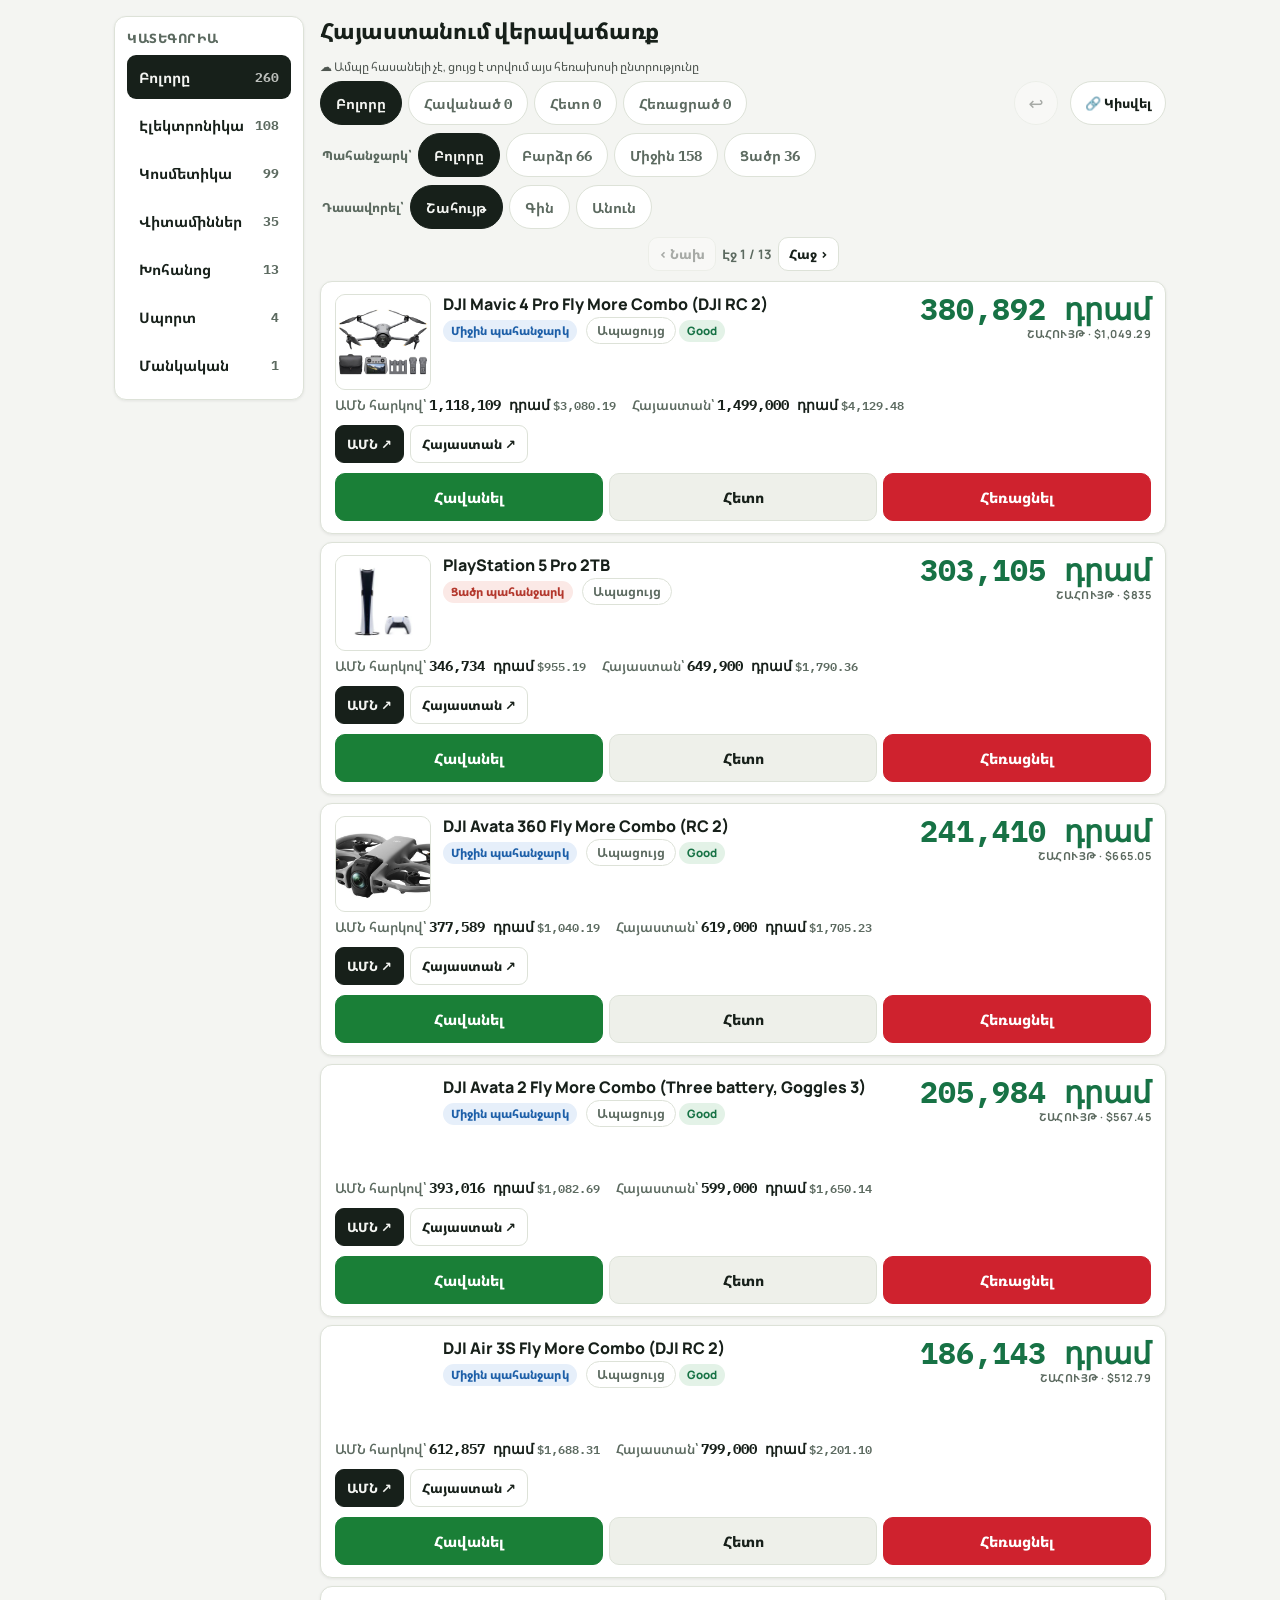
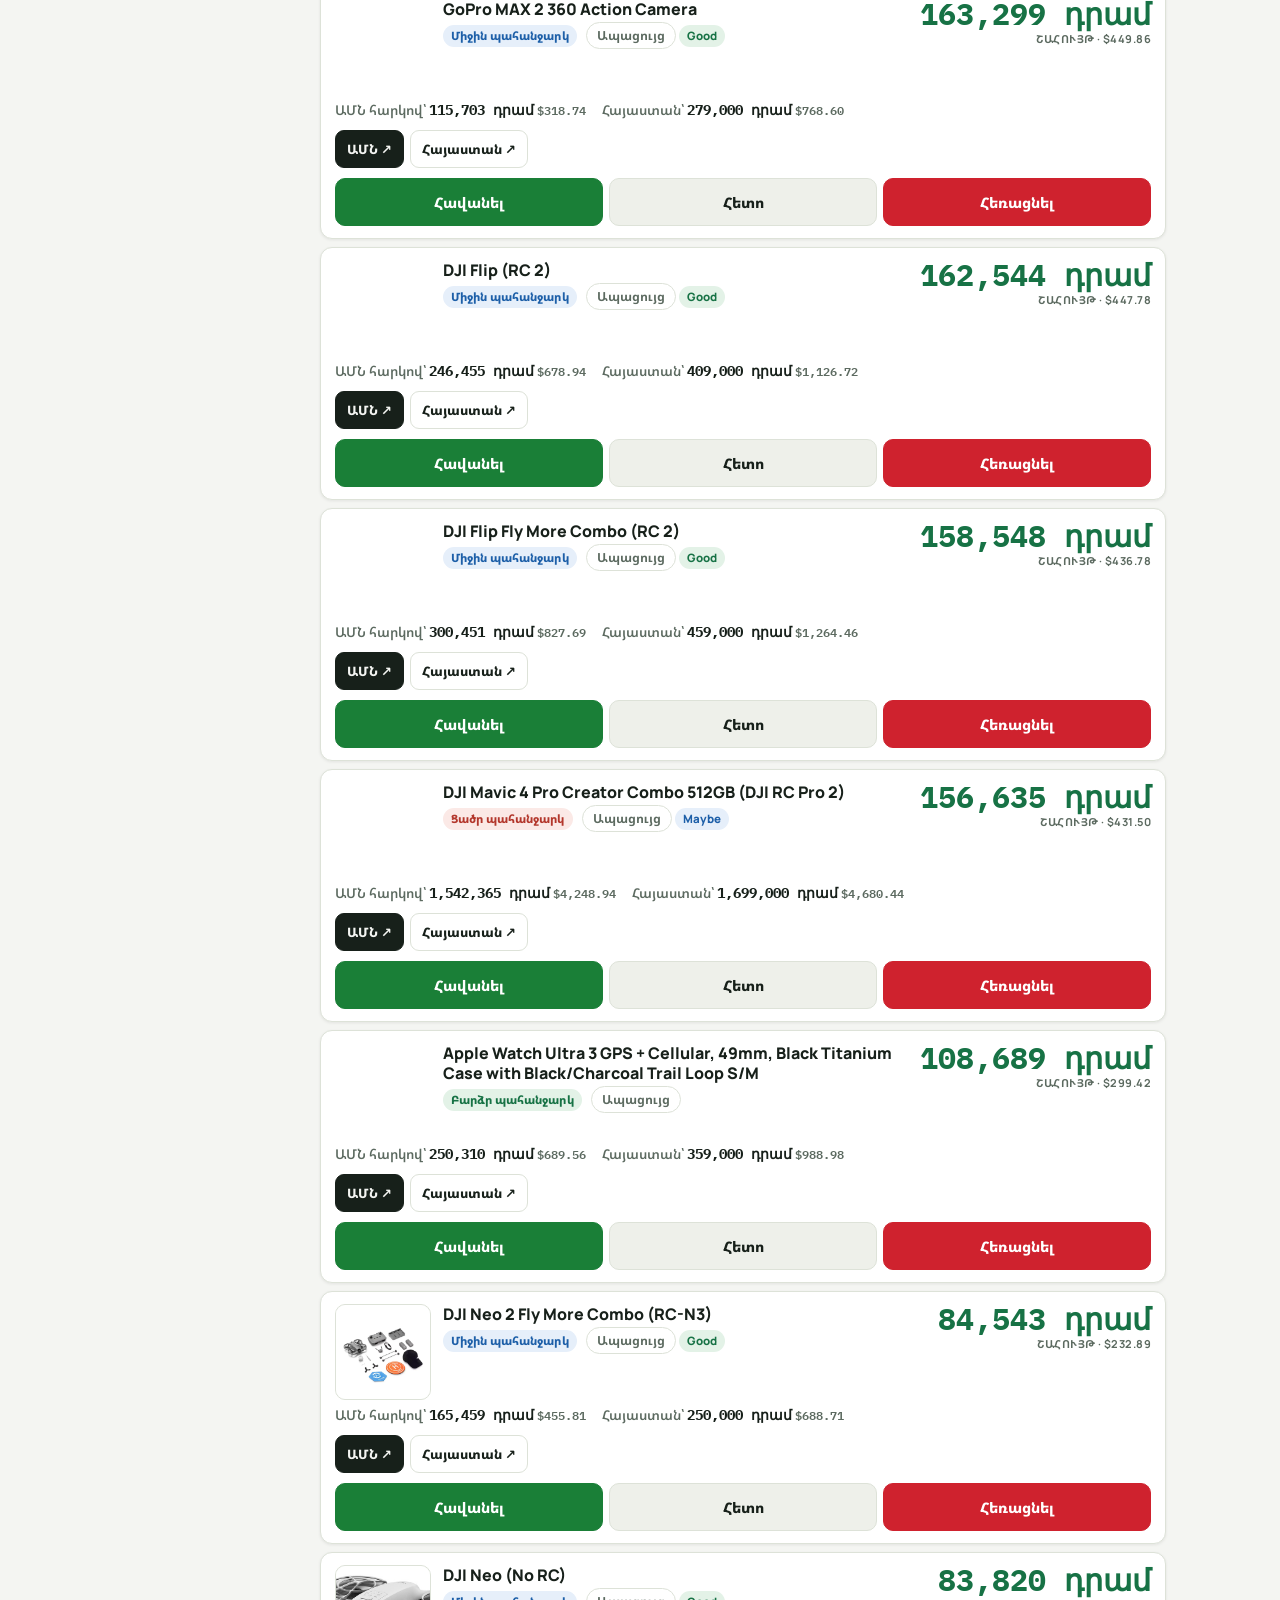
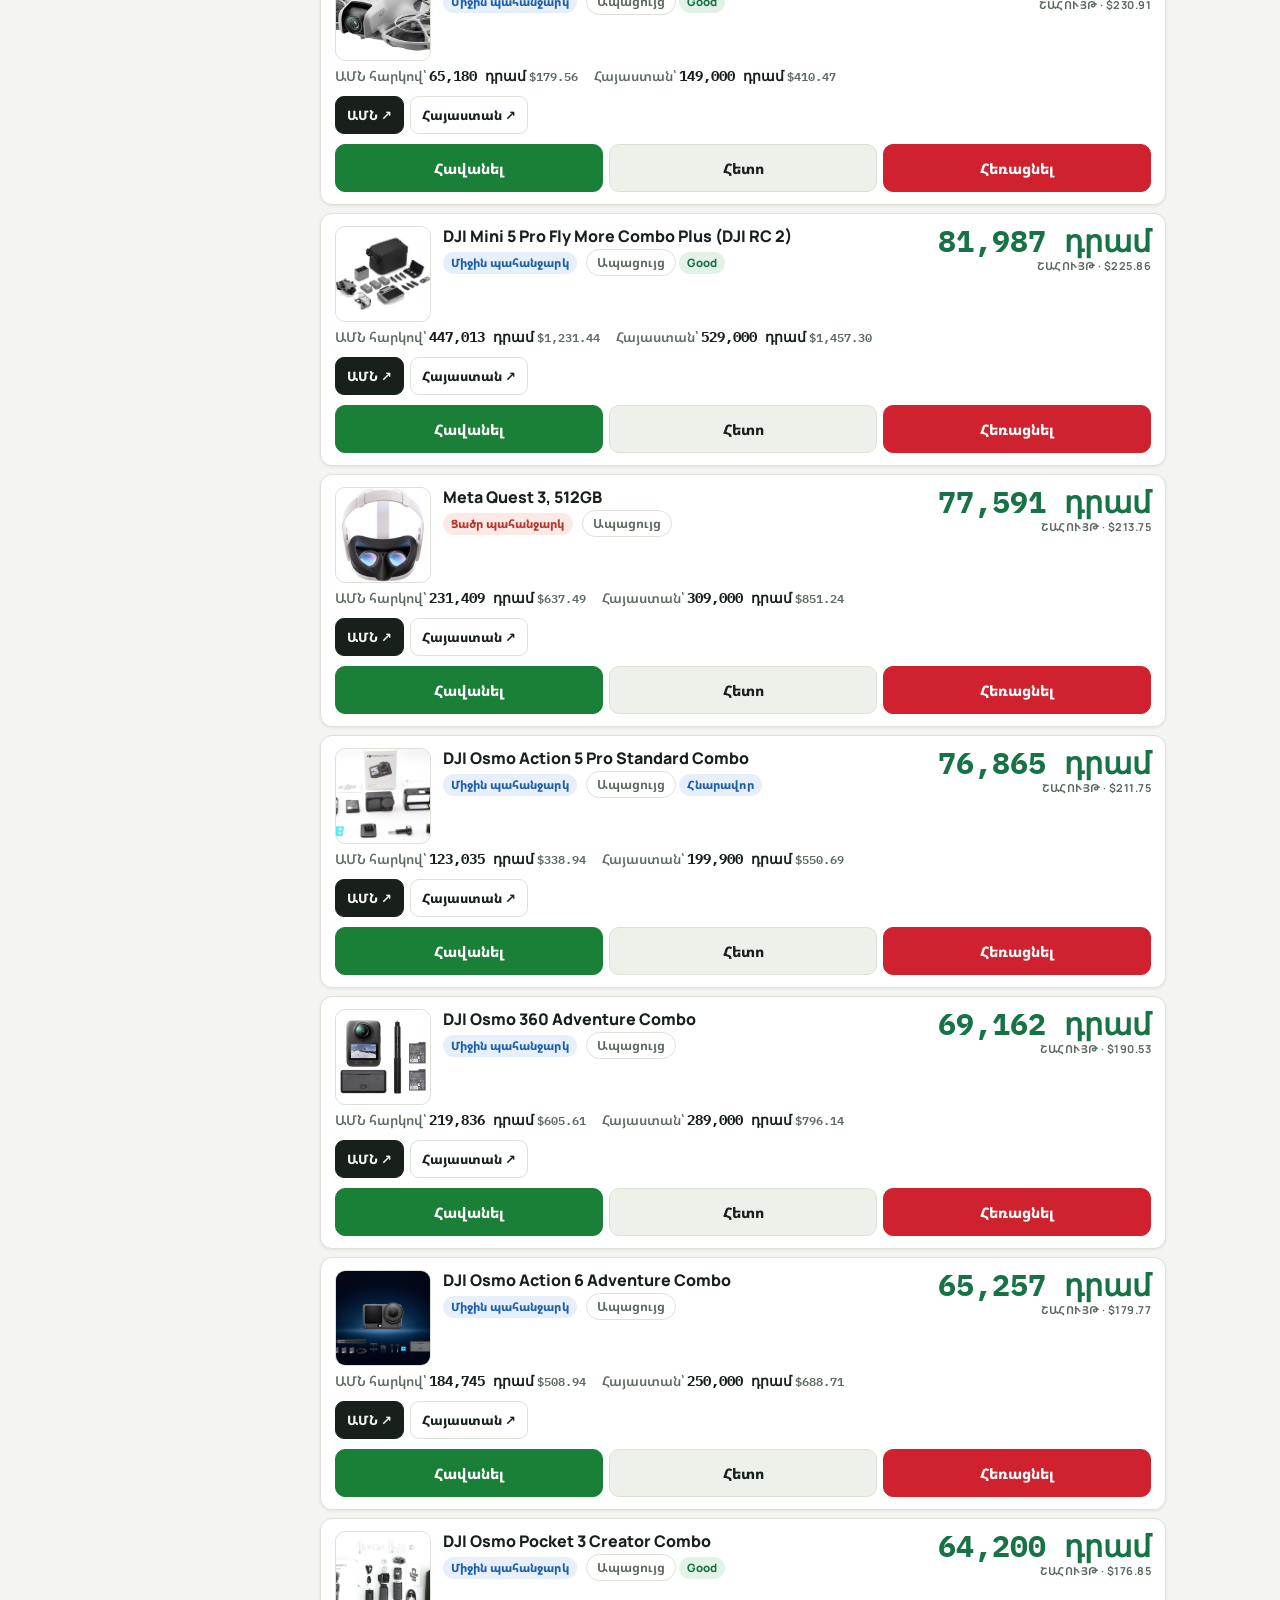
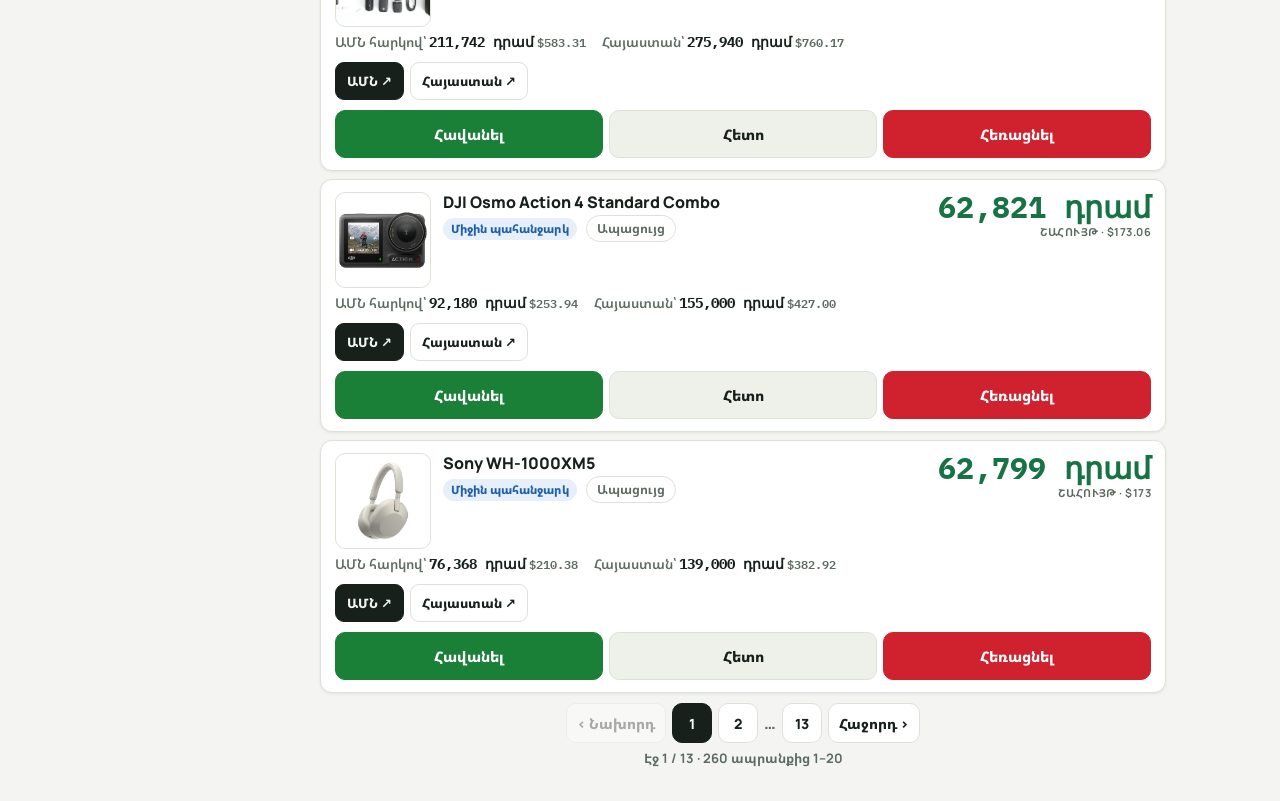
==== commit 697ac4cd: "Cheap batch #10: add 10 products (260 total)" ====
--- a/armenia-resale/index.html
+++ b/armenia-resale/index.html
@@ -266,7 +266,7 @@
 var DEMAND = {high:"Բարձր պահանջարկ", medium:"Միջին պահանջարկ", low:"Ցածր պահանջարկ"};
 var STATUS_CLASS = {"Good":"good","Maybe":"maybe","Լավ":"good","Հնարավոր":"maybe"};
 
-var IMG = {ps5:"ps5.jpg", xm5:"xm5.jpg", watch:"watch.jpg", switch:"switch.jpg", rayban:"rayban.jpg", ceravepm:"ceravepm.jpg", ceraveeye:"ceraveeye.jpg", ordinary:"ordinary.jpg", vs:"vs.jpg", bbw:"bbw.jpg", bbwnight:"bbwnight.jpg", bbwcherry:"bbwcherry.jpg", vsmistlove:"vs.jpg", ceravecream:"ceravecream.jpg", omega100:"omega100.jpg", coq10:"coq10.jpg", omega50:"omega50.jpg", zinc:"zinc.jpg", melatonin:"melatonin.jpg", d3:"d3.jpg", arginine:"arginine.jpg", glycolic:"glycolic.jpg", hyaluronic:"hyaluronic.jpg", quest3:"quest3.jpg", quest3s:"quest3s.jpg", dji:"dji.jpg", kindle:"kindle.jpg", gopro:"gopro.jpg", laneige:"laneige.jpg", mxmaster:"mxmaster.jpg", bcomplex:"bcomplex.jpg", acidophilus:"acidophilus.jpg", gummies:"gummies.jpg", mandelic:"mandelic.jpg", snail:"snail.jpg", vitc:"vitc.jpg", bojrelief:"bojrelief.jpg", bojaqua:"bojaqua.jpg", arbutin:"arbutin.jpg", bojcalming:"bojcalming.jpg", bojstick:"bojstick.jpg", effaclar:"effaclar.jpg", vsbare:"vsbare.jpg", vslove:"vslove.jpg", vsbombshell:"vsbombshell.jpg", vsaqua:"vsaqua.jpg", vsvelvet:"vsvelvet.jpg", bbwlotion:"bbwlotion.jpg", bbwcream:"bbwcream.jpg", bbwwash:"bbwwash.jpg", bbwglowtion:"bbwglowtion.jpg", bbwbutterfly:"bbwbutterfly.jpg", cerave473:"cerave473.jpg", cerave355:"cerave355.jpg", sdjplay:"sdjplay.jpg", sdjrosa:"sdjrosa.jpg", jblflip6:"jblflip6.jpg", marshall:"marshall.jpg", boseultra:"boseultra.jpg", bosebuds2:"bosebuds2.jpg", boseqc45:"boseqc45.jpg", insta360x5:"insta360x5.jpg", ps5slim:"ps5slim.jpg", dualsense:"dualsense.jpg", watchse40:"watchse40.jpg", watchse44:"watchse44.jpg", watchs11:"watchs11.jpg", airpods4:"airpods4.jpg", venu4:"venu4.jpg", whoop:"whoop.jpg", fenix8:"fenix8.jpg", ipad11:"ipad11.jpg", ipadair256:"ipadair256.jpg", pencilusbc:"pencilusbc.jpg", mxkeys:"mxkeys.jpg", magicmouse:"magicmouse.jpg", adapter20w:"adapter20w.jpg", ipadair128:"ipadair128.jpg", trackpadblk:"trackpad.jpg", avadapter:"avadapter.jpg", magickb13:"magickb13.jpg", razerdeath:"razerdeath.jpg", blueyeti:"blueyeti.jpg", djimicmini:"djimicmini.jpg", owala24:"owala24.jpg", owala40:"owala40.jpg", jjdrainer:"jjdrainer.jpg", jjdrawer:"jjdrawer.jpg", jjhold:"jjhold.jpg", jjnest:"jjnest.jpg", zwpro:"zwpro.jpg", zw1731:"zw1731.jpg", zwallstar:"zwallstar.jpg", jjmilltop:"jjmilltop.jpg", bialetti3:"bialetti3.jpg", bialetti6:"bialetti6.jpg", hrm200:"hrm200.jpg", hrm600:"hrm600.jpg", avent17:"avent.jpg", beatspro:"beatspro.jpg", psportal:"psportal.jpg", instax13:"instax13.jpg", instaxevo:"instaxevo.jpg", instaxliplay:"instaxliplay.jpg", airtag4:"airtag4.jpg", nbiron:"nbiron.jpg", nbglucosamine:"nbglucosamine.jpg", airtag1:"airtag1.jpg", beatssolo4:"beatssolo4.jpg", djiaction5:"djiaction5.jpg", whooppeak:"whooppeak.jpg", dualsenseedge:"dualsenseedge.jpg", ankerprime:"ankerprime.jpg", ultwear:"ultwear.jpg", airpods4nc:"airpods4nc.jpg", nblysine:"nblysine.jpg", solgarcmz:"solgarcmz.jpg", instaxse:"instaxse.jpg", natrolD3:"natrolD3.jpg", solgarZinc:"solgarZinc.jpg", solgarIron:"solgarIron.jpg", solgarVitC:"solgarVitC.jpg", solgarCaMgD3:"solgarCaMgD3.jpg", solgarVitA:"solgarVitA.jpg", solgarK2:"solgarK2.jpg", solgarSelenium:"solgarSelenium.jpg", solgarOmega369:"solgarOmega369.jpg", natrolB12:"natrolB12.jpg", hrmproplus:"hrmproplus.jpg", venu441:"venu441.jpg", fr265:"fr265.jpg", mic2_1:"mic2_1.jpg", mic3_1:"mic3_1.jpg", fr570:"fr570.jpg", action6:"action6.jpg", mxanywhere3s:"mxanywhere3s.jpg", lily2:"lily2.jpg", action4:"action4.jpg", micmini1:"micmini1.jpg", ultra3:"ultra3.jpg", watchs1146:"watchs1146.jpg", solgarMgCitrate:"solgarMgCitrate.jpg", cheirosa62:"cheirosa62.jpg", mic3_2:"mic3_2.jpg", kindlecolor:"kindlecolor.jpg", neo2fmc:"neo2fmc.jpg", pocket3cc:"pocket3cc.jpg", homepodmini:"homepodmini.jpg", beatsbudsplus:"beatsbudsplus.jpg", mini5fmcplus:"mini5fmcplus.jpg", air3sfmc:"air3sfmc.jpg", flipfmc:"flipfmc.jpg", fliprc2:"fliprc2.jpg", neo:"neo.jpg", natrolBiotin:"natrolBiotin.jpg", avata2:"avata2.jpg", mavic4fmc:"mavic4fmc.jpg", avata360:"avata360.jpg", osmo360:"osmo360.jpg", max2:"max2.jpg", go3s:"go3s.jpg", rs5:"rs5.jpg", quest3s256:"quest3s256.jpg", fr970:"fr970.jpg", mavic4cc:"mavic4cc.jpg", ordnmf:"ordnmf.jpg", ordazelaic:"ordazelaic.jpg", ordsalicylic:"ordsalicylic.jpg", ordsqualane:"ordsqualane.jpg", applecase17pm:"applecase17pm.jpg", hrm200xs:"hrm200xs.jpg", vsbombshellmist:"vsbombshellmist.jpg", adapter40w:"adapter40w.jpg", zwillingchef:"zwillingchef.jpg", jarrowcollagen:"jarrowcollagen.jpg", bbvwarmvanilla:"bbwwarmvanilla.png", bbwchampagnetoast:"bbwchampagnetoast.jpg", bbwinthestars:"bbwinthestars.jpg", bbvwarmvanillacream:"bbwwarmvanillacream.jpg", bbwchampagnetoastcream:"bbwchampagnetoastcream.jpg", vspsshimmer:"vspsshimmer.webp", vsvpshimmer:"vsvpshimmer.jpg", vsakshimmer:"vsakshimmer.webp", vscpshimmer:"vscpshimmer.png", k380:"k380.jpg", nmmulti:"nmmulti.jpg", vsteasemist:"vsteasemist.jpg", vsteaselotion:"vsteaselotion.jpg", bbwinstarscream:"bbwinstarscream.jpg", vsamberlotion:"vsamberlotion.jpg", vslovespellshimmer:"vslovespellshimmer.jpg", vsbarevanillashimmer:"vsbarevanillashimmer.jpg", maryruthd3:"maryruthd3.jpg", maryruthtoddler:"maryruthtoddler.jpg", beekeeperskids:"beekeeperskids.jpg", bbwgingham:"bbwgingham.jpg", ordcaffeine:"ordcaffeine.jpg", ordaha:"ordaha.jpg", bbwbutterflymist:"bbwbutterflymist.jpg", vsverysexymist:"vsverysexymist.jpg", vsverysexylotion:"vsverysexylotion.jpg", sdjbumglass:"sdjbumglass.jpg", applecable:"applecable.jpg", appleadapter:"appleadapter.jpg", vsbarevanillashimmerlotion:"vsbarevanillashimmerlotion.jpg", vspuresedshimmerlotion:"vspuresedshimmerlotion.jpg", natrolMelatonin3mg:"natrolMelatonin3mg.jpg", nbCoQ10:"nbCoQ10.jpg", osteoBiFlex:"osteoBiFlex.jpg", vscpshimmerlotion:"vscpshimmerlotion.jpg", vsvpshimmerlotion:"vsvpshimmerlotion.jpg", vsmidnightbloomshimmer:"vsmidnightbloomshimmer.jpg", vscherrydesiremist:"vscherrydesiremist.jpg", vscherrydesirelotion:"vscherrydesirelotion.jpg", bbwdarkkiss:"bbwdarkkiss.jpg", vsbombshellseductionmist:"vsbombshellseductionmist.jpg", vsbombshellseductionlotion:"vsbombshellseductionlotion.jpg", vspsshimmerset:"vspsshimmerset.jpg", g309:"g309.jpg", childlifeD3:"childlifeD3.jpg", g502hero:"g502hero.jpg", gshifter:"gshifter.jpg", ceravehydrating:"ceravehydrating.jpg", vsvelvetplain:"vsvelvetplain.jpg", bbwjcbcream:"bbwjcbcream.jpg", pebble2rose:"pebble2rose.jpg", bbwjunipermist:"bbwjunipermist.jpg", bbwjunipercream:"bbwjunipercream.jpg", vsmidnightmist:"vsmidnightmist.jpg", vsmidnightlotion:"vsmidnightlotion.jpg", m720:"m720.jpg", g432:"g432.jpg", xboxwhite:"xboxwhite.jpg", xboxred:"xboxred.jpg", magsafe1m:"magsafe1m.jpg", cable2m:"cable2m.jpg", glucoside:"glucoside.jpg", dynasty100:"dynasty100.jpg", vplotionplain:"vplotionplain.jpg", differin:"differin.jpg", orochiv2:"orochiv2.jpg", ornatav3:"ornatav3.jpg", medicubemask:"medicubemask.jpg", dualsensecharge:"dualsensecharge.jpg", medicubepdrn:"medicubepdrn.jpg", anuaazelaic:"anuaazelaic.jpg", vsaquamistplain:"vsaquamistplain.jpg", vsaqualotionplain:"vsaqualotionplain.jpg", ceravevitc:"ceravevitc.jpg", vsteasesugarset:"vsteasesugarset.jpg"};
+var IMG = {ps5:"ps5.jpg", xm5:"xm5.jpg", watch:"watch.jpg", switch:"switch.jpg", rayban:"rayban.jpg", ceravepm:"ceravepm.jpg", ceraveeye:"ceraveeye.jpg", ordinary:"ordinary.jpg", vs:"vs.jpg", bbw:"bbw.jpg", bbwnight:"bbwnight.jpg", bbwcherry:"bbwcherry.jpg", vsmistlove:"vs.jpg", ceravecream:"ceravecream.jpg", omega100:"omega100.jpg", coq10:"coq10.jpg", omega50:"omega50.jpg", zinc:"zinc.jpg", melatonin:"melatonin.jpg", d3:"d3.jpg", arginine:"arginine.jpg", glycolic:"glycolic.jpg", hyaluronic:"hyaluronic.jpg", quest3:"quest3.jpg", quest3s:"quest3s.jpg", dji:"dji.jpg", kindle:"kindle.jpg", gopro:"gopro.jpg", laneige:"laneige.jpg", mxmaster:"mxmaster.jpg", bcomplex:"bcomplex.jpg", acidophilus:"acidophilus.jpg", gummies:"gummies.jpg", mandelic:"mandelic.jpg", snail:"snail.jpg", vitc:"vitc.jpg", bojrelief:"bojrelief.jpg", bojaqua:"bojaqua.jpg", arbutin:"arbutin.jpg", bojcalming:"bojcalming.jpg", bojstick:"bojstick.jpg", effaclar:"effaclar.jpg", vsbare:"vsbare.jpg", vslove:"vslove.jpg", vsbombshell:"vsbombshell.jpg", vsaqua:"vsaqua.jpg", vsvelvet:"vsvelvet.jpg", bbwlotion:"bbwlotion.jpg", bbwcream:"bbwcream.jpg", bbwwash:"bbwwash.jpg", bbwglowtion:"bbwglowtion.jpg", bbwbutterfly:"bbwbutterfly.jpg", cerave473:"cerave473.jpg", cerave355:"cerave355.jpg", sdjplay:"sdjplay.jpg", sdjrosa:"sdjrosa.jpg", jblflip6:"jblflip6.jpg", marshall:"marshall.jpg", boseultra:"boseultra.jpg", bosebuds2:"bosebuds2.jpg", boseqc45:"boseqc45.jpg", insta360x5:"insta360x5.jpg", ps5slim:"ps5slim.jpg", dualsense:"dualsense.jpg", watchse40:"watchse40.jpg", watchse44:"watchse44.jpg", watchs11:"watchs11.jpg", airpods4:"airpods4.jpg", venu4:"venu4.jpg", whoop:"whoop.jpg", fenix8:"fenix8.jpg", ipad11:"ipad11.jpg", ipadair256:"ipadair256.jpg", pencilusbc:"pencilusbc.jpg", mxkeys:"mxkeys.jpg", magicmouse:"magicmouse.jpg", adapter20w:"adapter20w.jpg", ipadair128:"ipadair128.jpg", trackpadblk:"trackpad.jpg", avadapter:"avadapter.jpg", magickb13:"magickb13.jpg", razerdeath:"razerdeath.jpg", blueyeti:"blueyeti.jpg", djimicmini:"djimicmini.jpg", owala24:"owala24.jpg", owala40:"owala40.jpg", jjdrainer:"jjdrainer.jpg", jjdrawer:"jjdrawer.jpg", jjhold:"jjhold.jpg", jjnest:"jjnest.jpg", zwpro:"zwpro.jpg", zw1731:"zw1731.jpg", zwallstar:"zwallstar.jpg", jjmilltop:"jjmilltop.jpg", bialetti3:"bialetti3.jpg", bialetti6:"bialetti6.jpg", hrm200:"hrm200.jpg", hrm600:"hrm600.jpg", avent17:"avent.jpg", beatspro:"beatspro.jpg", psportal:"psportal.jpg", instax13:"instax13.jpg", instaxevo:"instaxevo.jpg", instaxliplay:"instaxliplay.jpg", airtag4:"airtag4.jpg", nbiron:"nbiron.jpg", nbglucosamine:"nbglucosamine.jpg", airtag1:"airtag1.jpg", beatssolo4:"beatssolo4.jpg", djiaction5:"djiaction5.jpg", whooppeak:"whooppeak.jpg", dualsenseedge:"dualsenseedge.jpg", ankerprime:"ankerprime.jpg", ultwear:"ultwear.jpg", airpods4nc:"airpods4nc.jpg", nblysine:"nblysine.jpg", solgarcmz:"solgarcmz.jpg", instaxse:"instaxse.jpg", natrolD3:"natrolD3.jpg", solgarZinc:"solgarZinc.jpg", solgarIron:"solgarIron.jpg", solgarVitC:"solgarVitC.jpg", solgarCaMgD3:"solgarCaMgD3.jpg", solgarVitA:"solgarVitA.jpg", solgarK2:"solgarK2.jpg", solgarSelenium:"solgarSelenium.jpg", solgarOmega369:"solgarOmega369.jpg", natrolB12:"natrolB12.jpg", hrmproplus:"hrmproplus.jpg", venu441:"venu441.jpg", fr265:"fr265.jpg", mic2_1:"mic2_1.jpg", mic3_1:"mic3_1.jpg", fr570:"fr570.jpg", action6:"action6.jpg", mxanywhere3s:"mxanywhere3s.jpg", lily2:"lily2.jpg", action4:"action4.jpg", micmini1:"micmini1.jpg", ultra3:"ultra3.jpg", watchs1146:"watchs1146.jpg", solgarMgCitrate:"solgarMgCitrate.jpg", cheirosa62:"cheirosa62.jpg", mic3_2:"mic3_2.jpg", kindlecolor:"kindlecolor.jpg", neo2fmc:"neo2fmc.jpg", pocket3cc:"pocket3cc.jpg", homepodmini:"homepodmini.jpg", beatsbudsplus:"beatsbudsplus.jpg", mini5fmcplus:"mini5fmcplus.jpg", air3sfmc:"air3sfmc.jpg", flipfmc:"flipfmc.jpg", fliprc2:"fliprc2.jpg", neo:"neo.jpg", natrolBiotin:"natrolBiotin.jpg", avata2:"avata2.jpg", mavic4fmc:"mavic4fmc.jpg", avata360:"avata360.jpg", osmo360:"osmo360.jpg", max2:"max2.jpg", go3s:"go3s.jpg", rs5:"rs5.jpg", quest3s256:"quest3s256.jpg", fr970:"fr970.jpg", mavic4cc:"mavic4cc.jpg", ordnmf:"ordnmf.jpg", ordazelaic:"ordazelaic.jpg", ordsalicylic:"ordsalicylic.jpg", ordsqualane:"ordsqualane.jpg", applecase17pm:"applecase17pm.jpg", hrm200xs:"hrm200xs.jpg", vsbombshellmist:"vsbombshellmist.jpg", adapter40w:"adapter40w.jpg", zwillingchef:"zwillingchef.jpg", jarrowcollagen:"jarrowcollagen.jpg", bbvwarmvanilla:"bbwwarmvanilla.png", bbwchampagnetoast:"bbwchampagnetoast.jpg", bbwinthestars:"bbwinthestars.jpg", bbvwarmvanillacream:"bbwwarmvanillacream.jpg", bbwchampagnetoastcream:"bbwchampagnetoastcream.jpg", vspsshimmer:"vspsshimmer.webp", vsvpshimmer:"vsvpshimmer.jpg", vsakshimmer:"vsakshimmer.webp", vscpshimmer:"vscpshimmer.png", k380:"k380.jpg", nmmulti:"nmmulti.jpg", vsteasemist:"vsteasemist.jpg", vsteaselotion:"vsteaselotion.jpg", bbwinstarscream:"bbwinstarscream.jpg", vsamberlotion:"vsamberlotion.jpg", vslovespellshimmer:"vslovespellshimmer.jpg", vsbarevanillashimmer:"vsbarevanillashimmer.jpg", maryruthd3:"maryruthd3.jpg", maryruthtoddler:"maryruthtoddler.jpg", beekeeperskids:"beekeeperskids.jpg", bbwgingham:"bbwgingham.jpg", ordcaffeine:"ordcaffeine.jpg", ordaha:"ordaha.jpg", bbwbutterflymist:"bbwbutterflymist.jpg", vsverysexymist:"vsverysexymist.jpg", vsverysexylotion:"vsverysexylotion.jpg", sdjbumglass:"sdjbumglass.jpg", applecable:"applecable.jpg", appleadapter:"appleadapter.jpg", vsbarevanillashimmerlotion:"vsbarevanillashimmerlotion.jpg", vspuresedshimmerlotion:"vspuresedshimmerlotion.jpg", natrolMelatonin3mg:"natrolMelatonin3mg.jpg", nbCoQ10:"nbCoQ10.jpg", osteoBiFlex:"osteoBiFlex.jpg", vscpshimmerlotion:"vscpshimmerlotion.jpg", vsvpshimmerlotion:"vsvpshimmerlotion.jpg", vsmidnightbloomshimmer:"vsmidnightbloomshimmer.jpg", vscherrydesiremist:"vscherrydesiremist.jpg", vscherrydesirelotion:"vscherrydesirelotion.jpg", bbwdarkkiss:"bbwdarkkiss.jpg", vsbombshellseductionmist:"vsbombshellseductionmist.jpg", vsbombshellseductionlotion:"vsbombshellseductionlotion.jpg", vspsshimmerset:"vspsshimmerset.jpg", g309:"g309.jpg", childlifeD3:"childlifeD3.jpg", g502hero:"g502hero.jpg", gshifter:"gshifter.jpg", ceravehydrating:"ceravehydrating.jpg", vsvelvetplain:"vsvelvetplain.jpg", bbwjcbcream:"bbwjcbcream.jpg", pebble2rose:"pebble2rose.jpg", bbwjunipermist:"bbwjunipermist.jpg", bbwjunipercream:"bbwjunipercream.jpg", vsmidnightmist:"vsmidnightmist.jpg", vsmidnightlotion:"vsmidnightlotion.jpg", m720:"m720.jpg", g432:"g432.jpg", xboxwhite:"xboxwhite.jpg", xboxred:"xboxred.jpg", magsafe1m:"magsafe1m.jpg", cable2m:"cable2m.jpg", glucoside:"glucoside.jpg", dynasty100:"dynasty100.jpg", vplotionplain:"vplotionplain.jpg", differin:"differin.jpg", orochiv2:"orochiv2.jpg", ornatav3:"ornatav3.jpg", medicubemask:"medicubemask.jpg", dualsensecharge:"dualsensecharge.jpg", medicubepdrn:"medicubepdrn.jpg", anuaazelaic:"anuaazelaic.jpg", vsaquamistplain:"vsaquamistplain.jpg", vsaqualotionplain:"vsaqualotionplain.jpg", ceravevitc:"ceravevitc.jpg", vsteasesugarset:"vsteasesugarset.jpg", kishiv3:"kishiv3.jpg", kiyov2x:"kiyov2x.jpg", ornatav3x:"ornatav3x.jpg", vscoconutplain:"vscoconutplain.jpg", bojdynasty50:"bojdynasty50.jpg", bbwyouretheone:"bbwyouretheone.jpg", salicylicanh:"salicylicanh.jpg", bojbalm:"bojbalm.jpg", bbwtouchgold:"bbwtouchgold.jpg", elfglow:"elfglow.jpg"};
 
 var PRODUCTS = [
  {id:"ps5", demand:"low", cat:"electronics", name:"PlayStation 5 Pro 2TB", usPrice:899, armAMD:649900, usStore:"PlayStation Direct", armStore:"list.am", usLink:"https://direct.playstation.com/en-us/buy-consoles/playstation5-pro-console", armLink:"https://www.list.am/en/item/24151052"},
@@ -518,7 +518,18 @@
  {id:"vsaquamistplain", status:"Good", demand:"medium", cat:"beauty", name:"Victoria's Secret Aqua Kiss Fragrance Mist, 250ml (plain, not shimmer)", usPrice:7.00, armAMD:9000, profitAMD:6300, usStore:"Victoria's Secret", armStore:"Instagram", usLink:"https://www.victoriassecret.com/us/vs/beauty-catalog/5000011041?genericId=11259203&choice=4760", armLink:"https://www.instagram.com/p/DTlTNNkDdQZ/", note:"$7 գինը 5 և ավելի հատ գնելիս է։ $19.95 ցուցակային գնով վնաս է։"},
  {id:"vsaqualotionplain", status:"Good", demand:"medium", cat:"beauty", name:"Victoria's Secret Aqua Kiss Fragrance Lotion, 236ml (plain, not shimmer)", usPrice:7.00, armAMD:9000, profitAMD:6300, usStore:"Victoria's Secret", armStore:"Instagram", usLink:"https://www.victoriassecret.com/us/vs/beauty-catalog/5000011042?genericId=11259202&choice=4760", armLink:"https://www.instagram.com/p/DTlTNNkDdQZ/", note:"$7 գինը 5 և ավելի հատ գնելիս է։ $19.95 ցուցակային գնով վնաս է։"},
  {id:"ceravevitc", status:"Good", demand:"low", cat:"beauty", name:"CeraVe Skin Renewing Vitamin C Serum, 30ml", usPrice:23.99, armAMD:15500, profitAMD:6247, usStore:"Target", armStore:"Instagram", usLink:"https://www.target.com/p/cerave-skin-renewing-vitamin-c-face-serum-with-hyaluronic-acid-1-fl-oz/-/A-76153242", armLink:"https://www.instagram.com/p/DVGfJhqjJAa/", note:"Գինը վերահաստատել։"},
- {id:"vsteasesugarset", status:"Maybe", demand:"medium", cat:"beauty", name:"Victoria's Secret Tease Sugar Fleur Fragrance Mist + Lotion Set", usPrice:50.00, armAMD:25000, profitAMD:5716, usStore:"Victoria's Secret", armStore:"Instagram", usLink:"https://www.victoriassecret.com/us/vs/beauty/mist-and-lotion-offer", armLink:"https://www.instagram.com/p/Dciqn_pt5H2/", note:"Հավաքածու՝ միստ $25 + լոսյոն $25։ Վճարելիս ստուգել լոսյոնի առկայությունը և գինը։"}];
+ {id:"vsteasesugarset", status:"Maybe", demand:"medium", cat:"beauty", name:"Victoria's Secret Tease Sugar Fleur Fragrance Mist + Lotion Set", usPrice:50.00, armAMD:25000, profitAMD:5716, usStore:"Victoria's Secret", armStore:"Instagram", usLink:"https://www.victoriassecret.com/us/vs/beauty/mist-and-lotion-offer", armLink:"https://www.instagram.com/p/Dciqn_pt5H2/", note:"Հավաքածու՝ միստ $25 + լոսյոն $25։ Վճարելիս ստուգել լոսյոնի առկայությունը և գինը։"},
+ {id:"kishiv3", status:"Maybe", demand:"low", cat:"electronics", name:"Razer Kishi V3 Mobile Gaming Controller, Black", usPrice:99.99, armAMD:47900, profitAMD:9335, usStore:"Best Buy", armStore:"Vega", usLink:"https://www.bestbuy.com/product/razer-kishi-v3-gaming-controller-for-iphone-15-16-17-android-full-sized-tmr-thumbsticks-dual-back-buttons-black/J39HWFHF4F", armLink:"https://vega.am/en/home-appliances/game-systems/game-controllers/game-controllers-razer-kishi-v3-black-rz06-03550100-r3m1.html", note:"Հարկով գինը $106.24 է՝ գրեթե առավելագույն թույլատրելիի վրա։ Vega-ում առկայությունը ստուգել, հակասական է նշված։"},
+ {id:"kiyov2x", status:"Maybe", demand:"low", cat:"electronics", name:"Razer Kiyo V2 X Webcam, Black", usPrice:99.99, armAMD:47900, profitAMD:9335, usStore:"Razer", armStore:"Vega", usLink:"https://www.razer.com/streaming-cameras/razer-kiyo-v2-x", armLink:"https://vega.am/en/home-appliances/computers-and-accessories/web-cameras/web-camera-razer-kiyo-v2-x-black-rz19-05380100-r3m1.html", note:"Հարկով գինը $106.24 է՝ գրեթե առավելագույն թույլատրելիի վրա։ Vega-ում առկայությունը ստուգել, հակասական է նշված։"},
+ {id:"ornatav3x", status:"Good", demand:"medium", cat:"electronics", name:"Razer Ornata V3 X Full-Size Gaming Keyboard, Black", usPrice:39.99, armAMD:19900, profitAMD:4476, usStore:"Best Buy", armStore:"Vega", usLink:"https://www.bestbuy.com/product/razer-ornata-v3-x-full-size-wired-membrane-gaming-keyboard-with-chroma-rgb-backlighting-black/J39HWFQT82", armLink:"https://vega.am/en/home-appliances/computers-and-accessories/keyboards/keyboard-razer-ornata-v3-x-us-layout-black-rz03-04470100-r3m1.html", note:"Ամբողջական չափի ստեղնաշար է, ծավալուն։ Vega-ի գինը մանրածախ է։"},
+ {id:"vscoconutplain", status:"Good", demand:"low", cat:"beauty", name:"Victoria's Secret Coconut Passion Fragrance Mist, 250ml (plain, not shimmer)", usPrice:7, armAMD:7000, profitAMD:4300, usStore:"Victoria's Secret", armStore:"Instagram", usLink:"https://www.victoriassecret.com/us/vs/beauty-catalog/5000011041?genericId=11259203&choice=3336", armLink:"https://www.instagram.com/reel/DfMPZ4KgCij/", note:"$7 միայն 5 և ավելի գնման դեպքում։ Սովորական միստն է, ոչ փայլունը։"},
+ {id:"bojdynasty50", status:"Good", demand:"medium", cat:"beauty", name:"Beauty of Joseon Dynasty Cream, 50ml", usPrice:24, armAMD:13500, profitAMD:4243, usStore:"Sephora", armStore:"Instagram", usLink:"https://www.sephora.com/product/dynasty-cream-50ml-P517638?skuId=2896215", armLink:"https://www.instagram.com/p/DZGEUfeCo6T/", note:"50 մլ ապակե տարա։ 100 մլ-անոցը առանձին տող է։"},
+ {id:"bbwyouretheone", demand:"low", cat:"beauty", name:"Bath & Body Works You're the One Fine Fragrance Mist, 8 oz", usPrice:9.48, armAMD:7900, profitAMD:4243, usStore:"Bath & Body Works", armStore:"Instagram", usLink:"https://www.bathandbodyworks.com/p/youre-the-one-fine-fragrance-mist-028006544.html", armLink:"https://www.instagram.com/p/DVW91JajDaq/", note:"Գինը Buy 3 Get 3 Free-ով է, ցուցակայինը $18.95 է։"},
+ {id:"salicylicanh", status:"Good", demand:"low", cat:"beauty", name:"The Ordinary Salicylic Acid 2% Anhydrous Solution, 30ml", usPrice:7.5, armAMD:7000, profitAMD:4107, usStore:"Ulta", armStore:"Instagram", usLink:"https://www.ulta.com/p/salicylic-acid-2-anhydrous-solution-gentle-exfoliating-serum-blemishes-pimprod2029951", armLink:"https://www.instagram.com/p/DUC98LgDbge/", note:"Anhydrous տարբերակն է, ոչ սովորական 2% լուծույթը։ Գինը վերահաստատել։"},
+ {id:"bojbalm", status:"Good", demand:"low", cat:"beauty", name:"Beauty of Joseon Radiance Cleansing Balm, 100ml", usPrice:19, armAMD:11400, profitAMD:4071, usStore:"Beauty of Joseon", armStore:"Instagram", usLink:"https://beautyofjoseon.com/products/radiance-cleansing-balm?country=US", armLink:"https://www.instagram.com/p/DZVdDgNil5d/", note:"100 մլ։ Գինը վերահաստատել։"},
+ {id:"bbwtouchgold", demand:"low", cat:"beauty", name:"Bath & Body Works Touch of Gold Fine Fragrance Mist, 8 oz", usPrice:9.48, armAMD:7500, profitAMD:3843, usStore:"Bath & Body Works", armStore:"Instagram", usLink:"https://www.bathandbodyworks.com/p/touch-of-gold-fine-fragrance-mist-028024958", armLink:"https://www.instagram.com/p/Db-2iqxI2SZ/", note:"Գինը Buy 3 Get 3 Free-ով է, ցուցակայինը $18.95 է։ Մարժան շատ բարակ է։"},
+ {id:"elfglow", status:"Good", demand:"low", cat:"beauty", name:"e.l.f. SKIN Suntouchable Whoa Glow SPF 30 Sunscreen, Sunbeam, 1.69 oz", usPrice:15, armAMD:9500, profitAMD:3714, usStore:"Ulta", armStore:"Instagram", usLink:"https://www.ulta.com/p/suntouchable-whoa-glow-broad-spectrum-spf-30-sunscreen-pimprod2036596?sku=2605491", armLink:"https://www.instagram.com/p/DbIIK6BNOTM/", note:"Երանգը՝ Sunbeam։ Մարժան բարակ է, գինը վերահաստատել։"}
+];
 var PROOFS = {"ps5":{"t":"Պահանջարկը ցածր է։\n\nlist.am-ում 1 հայտարարություն է գտնվել՝ 649 900 դրամ, մյուս կնքված առաջարկները՝ 529 000–539 000 դրամ։","l":[["list.am","https://www.list.am/en/item/24151052"]]},"xm5":{"t":"Պահանջարկը միջին է։\n\nlist.am-ում 1 հայտարարություն է գտնվել՝ 139 000 դրամ։","l":[["list.am","https://www.list.am/en/item/20923546"]]},"watch":{"t":"Պահանջարկը բարձր է։\n\nlist.am-ում 1 հայտարարություն է գտնվել՝ 359 900 դրամ։","l":[["list.am","https://www.list.am/en/item/995283925"]]},"switch":{"t":"Պահանջարկը բարձր է։\n\nlist.am-ում 2 հայտարարություն է գտնվել՝ 219 000–249 000 դրամ։","l":[["list.am","https://www.list.am/en/item/22681076"]]},"rayban":{"t":"Պահանջարկը միջին է։\n\nlist.am-ում 1 հայտարարություն է գտնվել՝ 199 000 դրամ։","l":[["list.am","https://www.list.am/en/item/23589895"]]},"ceravepm":{"t":"Պահանջարկը միջին է։\n\nInstagram-ում 1 հրապարակում է գտնվել՝ @gloweetee.cosmetics՝ 11 700 դրամ։","l":[["@gloweetee.cosmetics","https://www.instagram.com/p/DVGCzwyjICM/"]]},"ceraveeye":{"t":"Պահանջարկը միջին է։\n\nInstagram-ում 1 հրապարակում է գտնվել՝ @gloweetee.cosmetics՝ 11 500 դրամ։","l":[["@gloweetee.cosmetics","https://www.instagram.com/p/DVBKBXgja2W/"]]},"ordinary":{"t":"Պահանջարկը բարձր է։\n\nInstagram-ում 2 խանութ է գտնվել՝ 4 900–5 500 դրամ։","l":[["@beautybee.am","https://www.instagram.com/reel/DWNuJnbDODu/"]]},"vs":{"t":"Պահանջարկը բարձր է։\n\nInstagram-ում 1 հրապարակում է գտնվել՝ @beauty_body_bath_shop՝ 7 000 դրամ։","l":[["@beauty_body_bath_shop","https://www.instagram.com/p/DcDQlvdO2cL/"]]},"vsmistlove":{"t":"Պահանջարկը բարձր է։\n\nInstagram-ում 1 հրապարակում է գտնվել՝ @beauty_body_bath_shop՝ 7 000 դրամ։","l":[["@beauty_body_bath_shop","https://www.instagram.com/p/DcDQlvdO2cL/"]]},"bbw":{"t":"Պահանջարկը բարձր է։\n\nInstagram-ում 1 հրապարակում է գտնվել՝ @fesco_cosmetics՝ 7 900 դրամ։","l":[["@fesco_cosmetics","https://www.instagram.com/reel/DXuVBtSk-iV/"]]},"bbwnight":{"t":"Պահանջարկը բարձր է։\n\nInstagram-ում 1 հրապարակում է գտնվել՝ @fesco_cosmetics՝ 7 900 դրամ։","l":[["@fesco_cosmetics","https://www.instagram.com/reel/DXuVBtSk-iV/"]]},"bbwcherry":{"t":"Պահանջարկը բարձր է։\n\nInstagram-ում 1 հրապարակում է գտնվել՝ @fesco_cosmetics՝ 7 900 դրամ։","l":[["@fesco_cosmetics","https://www.instagram.com/reel/DXuVBtSk-iV/"]]},"ceravecream":{"t":"Պահանջարկը միջին է։\n\nԱպացույց չկա, Հայաստանի գինը չի հաստատվել, հայտարարությունների քանակը հայտնի չէ։","l":[]},"omega100":{"t":"Պահանջարկը ցածր է։\n\nAlfaPharm-ում պահեստում է՝ 48 000 դրամ, list.am-ում հայտարարություն չկա։","l":[["AlfaPharm","https://www.alfapharm.am/en/products/view/omega-3-kaps-950mg-kh-100-solgar-epk53-dgk39-8-31939"]]},"coq10":{"t":"Պահանջարկը միջին է։\n\nՊահեստում է AlfaPharm-ում՝ 28 250 դրամ։ Հայտարարությունների քանակը չի հաշվվել։","l":[["AlfaPharm","https://www.alfapharm.am/en/products/view/koenzim-q10-100mg-kaps-kh-120-29128"]]},"omega50":{"t":"Պահանջարկը միջին է։\n\nՊահեստում է AlfaPharm-ում՝ 28 400 դրամ։ Հայտարարությունների քանակը չի հաշվվել։","l":[["AlfaPharm","https://www.alfapharm.am/en/products/view/omega-3-kaps-950mg-kh-50-epk53-dgk39-8-solgar-31940"]]},"zinc":{"t":"Պահանջարկը ցածր է։\n\nAlfaPharm-ում պահեստում է՝ 18 000 դրամ, list.am-ում 1 առաջարկ՝ 5 000 դրամ։","l":[["AlfaPharm","https://www.alfapharm.am/en/products/view/tsinka-pikolinat-kaps-50mg-kh-120-36598"]]},"melatonin":{"t":"Պահանջարկը միջին է։\n\nՊահեստում է AlfaPharm-ում՝ 15 800 դրամ։ Հայտարարությունների քանակը չի հաշվվել։","l":[["AlfaPharm","https://www.alfapharm.am/en/products/view/melatonin-tab-sublingv-10mg-x-60-natrol-30515"]]},"d3":{"t":"Պահանջարկը բարձր է։\n\nՊահեստում է AlfaPharm-ում՝ 14 500 դրամ։ Հայտարարությունների քանակը չի հաշվվել։","l":[["AlfaPharm","https://www.alfapharm.am/en/products/view/vitamin-d3-5000-me-kaps-kh-180-25757"]]},"arginine":{"t":"Պահանջարկը ցածր է։\n\nՊահեստում է AlfaPharm-ում՝ 26 400 դրամ։ Հայտարարությունների քանակը չի հաշվվել։","l":[["AlfaPharm","https://www.alfapharm.am/en/products/view/l-arginin-n-eichers-baunti-tab-1000mg-kh-50-38910"]]},"glycolic":{"t":"Պահանջարկը միջին է։\n\nInstagram-ում միայն 1 հրապարակում է գտնվել՝ 10 500 դրամ։","l":[["Instagram","https://www.instagram.com/reel/DUQdc6PDGG_/"]]},"hyaluronic":{"t":"Պահանջարկը միջին է։\n\nInstagram-ում միայն 1 հրապարակում է գտնվել՝ 6 700 դրամ։","l":[["Instagram","https://www.instagram.com/p/DTcRkjRDTFP/"]]},"quest3":{"t":"Պահանջարկը ցածր է։\n\nlist.am-ում 1 հայտարարություն է գտնվել՝ MG Mobile՝ 309 000 դրամ։","l":[["MG Mobile","https://www.list.am/en/item/23992142"]]},"quest3s":{"t":"Պահանջարկը միջին է։\n\nlist.am-ում 1 հայտարարություն է գտնվել՝ ICase Mobile՝ 169 000 դրամ։","l":[["ICase Mobile","https://www.list.am/en/item/24055972"]]},"dji":{"t":"Պահանջարկը միջին է։\n\nlist.am-ում 1 հայտարարություն է գտնվել՝ Black Store Mobile՝ 190 000 դրամ։","l":[["Black Store Mobile","https://www.list.am/en/item/23815209"]]},"kindle":{"t":"Պահանջարկը ցածր է։\n\nlist.am-ում 1 հայտարարություն է գտնվել՝ MG Mobile՝ 95 000 դրամ։","l":[["MG Mobile","https://www.list.am/en/item/22258041"]]},"gopro":{"t":"Պահանջարկը միջին է։\n\nlist.am-ում 1 հայտարարություն է գտնվել՝ YerevanMobile՝ 179 000 դրամ։","l":[["YerevanMobile","https://www.list.am/en/item/23154361"]]},"mxmaster":{"t":"Պահանջարկը ցածր է։\n\nlist.am-ում 1 հայտարարություն է գտնվել՝ Smart Store Sayat-Nova՝ 49 900 դրամ։","l":[["Smart Store Sayat-Nova","https://www.list.am/en/item/17044642"]]},"laneige":{"t":"Պահանջարկը միջին է։\n\nlist.am-ում 1 հայտարարություն է գտնվել՝ Sirun Ankyun Korean care՝ 10 900 դրամ։","l":[["Sirun Ankyun Korean care","https://www.list.am/en/item/22882462"]]},"bcomplex":{"t":"Պահանջարկը միջին է։\n\nՊահեստում է AlfaPharm-ում՝ 16 000 դրամ։ Հայտարարությունների քանակը չի հաշվվել։","l":[["AlfaPharm","https://www.alfapharm.am/en/products/view/b-kompleks-solgar-kaps-kh-50-24490"]]},"acidophilus":{"t":"Պահանջարկը միջին է։\n\nՊահեստում է ABAPharm-ում՝ 13 300 դրամ։ Հայտարարությունների քանակը չի հաշվվել։","l":[["ABAPharm","https://www.abapharm.am/en/products/023075"]]},"gummies":{"t":"Պահանջարկը բարձր է։\n\nInstagram-ում 1 հրապարակում է գտնվել՝ 7 000 դրամ։","l":[["Instagram","https://www.instagram.com/p/DX418a8jGu6/"]]},"mandelic":{"t":"Պահանջարկը բարձր է։\n\nInstagram-ում 1 հրապարակում է գտնվել՝ 6 700 դրամ։","l":[["Instagram","https://www.instagram.com/p/DTsQYDjjVpa/"]]},"snail":{"t":"Պահանջարկը բարձր է։\n\nInstagram-ում 1 հրապարակում է գտնվել՝ 12 500 դրամ։","l":[["Instagram","https://www.instagram.com/reel/DE9qilOMT7g/"]]},"vitc":{"t":"Պահանջարկը բարձր է։\n\nInstagram-ում 1 հրապարակում է գտնվել՝ 6 500 դրամ։","l":[["Instagram","https://www.instagram.com/p/DTVOLVMAhJ0/"]]},"bojrelief":{"t":"Պահանջարկը բարձր է։\n\nInstagram-ում 1 հրապարակում է գտնվել՝ 10 500 դրամ։","l":[["Instagram","https://www.instagram.com/reel/DZaNrPMK8nb/"]]},"bojaqua":{"t":"Պահանջարկը բարձր է։\n\nInstagram-ում 1 հրապարակում է գտնվել՝ 10 500 դրամ։","l":[["Instagram","https://www.instagram.com/reel/DZaNrPMK8nb/"]]},"arbutin":{"t":"Պահանջարկը բարձր է։\n\nInstagram-ում 1 հրապարակում է գտնվել՝ 7 650 դրամ։","l":[["Instagram","https://www.instagram.com/reel/DSsOIIOgoUo/"]]},"bojcalming":{"t":"Պահանջարկը միջին է։\n\nInstagram-ում 1 հրապարակում է գտնվել՝ 9 500 դրամ։","l":[["Instagram","https://www.instagram.com/p/DZGC4sgiiWk/"]]},"bojstick":{"t":"Պահանջարկը միջին է։\n\nInstagram-ում 1 հրապարակում է գտնվել՝ 9 500 դրամ։","l":[["Instagram","https://www.instagram.com/p/DZGAIfOCpaI/"]]},"effaclar":{"t":"Պահանջարկը բարձր է։\n\nՊահեստում է ABAPharm-ում՝ 12 300 դրամ։ Հայտարարությունների քանակը չի հաշվվել։","l":[["ABAPharm","https://www.abapharm.am/en/products/000595"]]},"vsbare":{"t":"Պահանջարկը բարձր է։\n\nInstagram-ում 1 հրապարակում է գտնվել՝ 7 990 դրամ։","l":[["Instagram","https://www.instagram.com/p/DbgNIj6DcwD/"]]},"vslove":{"t":"Պահանջարկը բարձր է։\n\nInstagram-ում 1 հրապարակում է գտնվել՝ 7 000 դրամ։","l":[["Instagram","https://www.instagram.com/p/DfE8ZH3CKzg/"]]},"vsbombshell":{"t":"Պահանջարկը միջին է։\n\nInstagram-ում 1 հրապարակում է գտնվել՝ 15 000 դրամ։","l":[["Instagram","https://www.instagram.com/p/DbtaJVbsClJ/"]]},"vsaqua":{"t":"Պահանջարկը միջին է։\n\nInstagram-ում 1 հրապարակում է գտնվել՝ 13 000 դրամ։","l":[["Instagram","https://www.instagram.com/p/DcOGeMNN0Cr/"]]},"vsvelvet":{"t":"Պահանջարկը միջին է։\n\nInstagram-ում 1 հրապարակում է գտնվել՝ 13 000 դրամ։","l":[["Instagram","https://www.instagram.com/p/DbtUsIGtL9J/"]]},"bbwlotion":{"t":"Պահանջարկը բարձր է։\n\nInstagram-ում 1 հրապարակում է գտնվել՝ 6 500 դրամ։","l":[["Instagram","https://www.instagram.com/reel/DXuVBtSk-iV/"]]},"bbwcream":{"t":"Պահանջարկը բարձր է։\n\nInstagram-ում 1 հրապարակում է գտնվել՝ 6 500 դրամ։","l":[["Instagram","https://www.instagram.com/reel/DXuVBtSk-iV/"]]},"bbwwash":{"t":"Պահանջարկը բարձր է։\n\nInstagram-ում 1 հրապարակում է գտնվել՝ 6 500 դրամ։","l":[["Instagram","https://www.instagram.com/p/DSpwoPsjFnD/"]]},"bbwglowtion":{"t":"Պահանջարկը միջին է։\n\nInstagram-ում 1 հրապարակում է գտնվել՝ 6 500 դրամ։","l":[["Instagram","https://www.instagram.com/reel/DXuVBtSk-iV/"]]},"bbwbutterfly":{"t":"Պահանջարկը միջին է։\n\nInstagram-ում 1 հրապարակում է գտնվել՝ 10 900 դրամ։","l":[["Instagram","https://www.instagram.com/p/DcwETl8t9rj/"]]},"cerave473":{"t":"Պահանջարկը բարձր է։\n\nInstagram-ում 1 հրապարակում է գտնվել՝ 13 500 դրամ։","l":[["Instagram","https://www.instagram.com/p/DU6FtdfjaSN/"]]},"cerave355":{"t":"Պահանջարկը բարձր է։\n\nInstagram-ում 1 հրապարակում է գտնվել՝ 11 500 դրամ։","l":[["Instagram","https://www.instagram.com/p/DU6FtdfjaSN/"]]},"sdjplay":{"t":"Պահանջարկը բարձր է։\n\nInstagram-ում 1 հրապարակում է գտնվել՝ 16 900 դրամ։","l":[["Instagram","https://www.instagram.com/p/DWT0-W4DGhz/"]]},"sdjrosa":{"t":"Պահանջարկը միջին է։\n\nInstagram-ում 1 հրապարակում է գտնվել՝ 14 500 դրամ։","l":[["Instagram","https://www.instagram.com/p/DTfAkv_jFlZ/"]]},"jblflip6":{"t":"Պահանջարկը բարձր է։\n\nlist.am-ում 3 հայտարարություն է գտնվել՝ 42 000–54 000 դրամ։","l":[["list.am","https://www.list.am/en/item/995146690"]]},"marshall":{"t":"Պահանջարկը միջին է։\n\nlist.am-ում 1 հայտարարություն է գտնվել՝ 76 000 դրամ։","l":[["list.am","https://www.list.am/en/item/995115408"]]},"boseultra":{"t":"Պահանջարկը բարձր է։\n\nlist.am-ում 1 հայտարարություն է գտնվել՝ 175 000 դրամ։","l":[["list.am","https://www.list.am/en/item/995142532"]]},"bosebuds2":{"t":"Պահանջարկը միջին է։\n\nlist.am-ում 1 հայտարարություն է գտնվել՝ 99 000 դրամ։","l":[["list.am","https://www.list.am/en/item/24195394"]]},"boseqc45":{"t":"Պահանջարկը բարձր է։\n\nlist.am-ում 1 հայտարարություն է գտնվել՝ 109 000 դրամ։","l":[["list.am","https://www.list.am/en/item/24248698"]]},"insta360x5":{"t":"Պահանջարկը միջին է։\n\nInstagram-ում 1 հրապարակում է գտնվել՝ 229 000 դրամ։","l":[["Instagram","https://www.instagram.com/p/DZMU5l8oZiM/"]]},"ps5slim":{"t":"Պահանջարկը բարձր է։\n\nlist.am-ում 1 հայտարարություն է գտնվել՝ 299 000 դրամ (խաղերով փաթեթ)։","l":[["list.am","https://www.list.am/en/item/24190290"]]},"dualsense":{"t":"Պահանջարկը բարձր է։\n\nlist.am-ում մի քանի հայտարարություն է գտնվել, սովորաբար 29 900 դրամ։","l":[["list.am","https://www.list.am/en/item/21080038"]]},"watchse40":{"t":"Պահանջարկը բարձր է։\n\niSpace-ում պահեստում է՝ 109 900 դրամ, list.am-ում 8+ վաճառող՝ 99 900–119 000 դրամ։","l":[["iSpace","https://ispace.am/en/product/apple-watch-se-gps-gen3-midnight-sport-band-sm-40mm-midnight-meh94rk-a"]]},"watchse44":{"t":"Պահանջարկը բարձր է։\n\nlist.am-ում մի քանի հայտարարություն է գտնվել՝ 113 000–129 000 դրամ։","l":[["list.am","https://www.list.am/en/item/23991250"]]},"watchs11":{"t":"Պահանջարկը բարձր է։\n\nlist.am-ում 1 հայտարարություն է գտնվել՝ 153 000 դրամ։","l":[["list.am","https://www.list.am/en/item/995107126"]]},"airpods4":{"t":"Պահանջարկը բարձր է։\n\n4 վաճառող է գտնվել՝ 61 000–85 900 դրամ։","l":[["Instagram / Max Mobile","https://www.instagram.com/p/Deb9sLeIlbO/"]]},"venu4":{"t":"Պահանջարկը միջին է։\n\nՊահեստում է garmin.am-ում՝ 239 000 դրամ։ Հայտարարությունների քանակը չի հաշվվել։","l":[["garmin.am","https://garmin.am/en/product/2509/venu-4-45mm-gray"]]},"whoop":{"t":"Պահանջարկը միջին է։\n\nՊահեստում է YerevanMobile-ում՝ 179 000 դրամ։ Հայտարարությունների քանակը չի հաշվվել։","l":[["YerevanMobile","https://www.yerevanmobile.am/en/whoop-life-mg.html"]]},"fenix8":{"t":"Պահանջարկը միջին է։\n\nՊահեստում է garmin.am-ում՝ 478 800 դրամ։ Հայտարարությունների քանակը չի հաշվվել։","l":[["garmin.am","https://garmin.am/en/product/2413/fenix-8-47-mm-amoled-010-02904-40-en"]]},"ipad11":{"t":"Պահանջարկը բարձր է։\n\nlist.am-ում մի քանի հայտարարություն է գտնվել՝ 182 000–199 900 դրամ։","l":[["list.am","https://www.list.am/en/item/24243263"]]},"ipadair256":{"t":"Պահանջարկը միջին է։\n\nlist.am-ում 2 հայտարարություն է գտնվել՝ 375 000–389 000 դրամ։","l":[["list.am","https://www.list.am/en/item/995137107"]]},"pencilusbc":{"t":"Պահանջարկը բարձր է։\n\n2 խանութում պահեստում է՝ iSpace՝ 43 900 դրամ, YerevanMobile՝ 50 000 դրամ։","l":[["iSpace","https://ispace.am/"]]},"mxkeys":{"t":"Պահանջարկը միջին է։\n\nlist.am-ում 1 հայտարարություն է գտնվել՝ 54 900 դրամ։","l":[["list.am","https://www.list.am/en/item/18835541"]]},"magicmouse":{"t":"Պահանջարկը միջին է։\n\nՊահեստում է iSpace-ում՝ 38 900 դրամ, list.am-ում հայտարարություն չկա։","l":[["iSpace","https://ispace.am/"]]},"adapter20w":{"t":"Պահանջարկը միջին է։\n\nՊահեստում է YerevanMobile-ում՝ 15 000 դրամ, list.am-ում միայն էժան ոչ օրիգինալ առաջարկներ կան։","l":[["YerevanMobile","https://www.yerevanmobile.am/"]]},"ipadair128":{"t":"Պահանջարկը միջին է։\n\nlist.am-ում 1 հայտարարություն է գտնվել՝ 299 000 դրամ։","l":[["list.am","https://www.list.am/en/item/995167102"]]},"trackpadblk":{"t":"Պահանջարկը միջին է։\n\nՊահեստում է iSpace-ում՝ 73 900 դրամ, list.am-ում հայտարարություն չկա։","l":[["iSpace","https://ispace.am/"]]},"avadapter":{"t":"Պահանջարկը միջին է։\n\nՊահեստում է iSpace-ում՝ 47 900 դրամ, list.am-ում հայտարարություն չկա։","l":[["iSpace","https://ispace.am/"]]},"magickb13":{"t":"Պահանջարկը ցածր է։\n\nՊահեստում է iSpace-ում՝ 192 900 դրամ, list.am-ում հայտարարություն չկա։","l":[["iSpace","https://ispace.am/"]]},"razerdeath":{"t":"Պահանջարկը միջին է։\n\nlist.am-ում միայն 1 հայտարարություն է գտնվել՝ 77 000 դրամ։","l":[["list.am","https://www.list.am/en/item/24190157"]]},"blueyeti":{"t":"Պահանջարկը միջին է։\n\nlist.am-ում միայն 1 հայտարարություն է գտնվել՝ 82 000 դրամ (օգտագործված)։","l":[["list.am","https://www.list.am/en/item/995162537"]]},"djimicmini":{"t":"Պահանջարկը միջին է։\n\nlist.am-ում 6–8 հայտարարություն է գտնվել՝ 38 000–65 000 դրամ։","l":[["list.am","https://www.list.am/en/item/995125840"]]},"owala24":{"t":"Պահանջարկը միջին է։\n\nInstagram-ում 1 հրապարակում է գտնվել՝ 14 000 դրամ։","l":[["Instagram","https://www.instagram.com/reel/Dd_ZA7ORnMS/"]]},"owala40":{"t":"Պահանջարկը միջին է։\n\nFacebook-ում 1 հրապարակում է գտնվել՝ 18 000 դրամ։","l":[["Facebook","https://www.facebook.com/reel/1530108485423337/"]]},"jjdrainer":{"t":"Պահանջարկը միջին է։\n\nՊահեստում է buy.am-ում՝ 19 900 դրամ։ Հայտարարությունների քանակը չի հաշվվել։","l":[["buy.am","https://buy.am/en/products/luxus-haus/cutlery-drainer-joseph-joseph/sw57248"]]},"jjdrawer":{"t":"Պահանջարկը միջին է։\n\nՊահեստում է buy.am-ում՝ 15 900 դրամ։ Հայտարարությունների քանակը չի հաշվվել։","l":[["buy.am","https://buy.am/en/products/luxus-haus/drawerstore-cutlery-organizer-joseph-joseph/sw57268"]]},"jjhold":{"t":"Պահանջարկը միջին է։\n\nՊահեստում է buy.am-ում՝ 24 500 դրամ։ Հայտարարությունների քանակը չի հաշվվել։","l":[["buy.am","https://buy.am/en/products/luxus-haus/kitchen-roll-holder-joseph-joseph/sw57245"]]},"jjnest":{"t":"Պահանջարկը միջին է։\n\nFacebook-ում 1 հրապարակում է գտնվել՝ 25 500 դրամ։","l":[["Facebook","https://www.facebook.com/reel/1231774105229041/"]]},"zwpro":{"t":"Պահանջարկը միջին է։\n\nՊահեստում է zwilling.am-ում՝ 42 500 դրամ։ Հայտարարությունների քանակը չի հաշվվել։","l":[["zwilling.am","https://zwilling.am/en/product/zwilling-%d5%af%d5%ac%d5%ba%d5%a5%d5%ac%d5%b8%d6%82-%d5%a4%d5%a1%d5%b6%d5%a1%d5%af-10-%d5%bd%d5%b4-38400-101-0/"]]},"zw1731":{"t":"Պահանջարկը ցածր է։\n\nՊահեստում է zwilling.am-ում՝ 158 000 դրամ, միայն 1 հատ է մնացել։","l":[["zwilling.am","https://zwilling.am/en/product/zwilling-twin-1731-paring-knife-10-cm-brown-31860-101-2/"]]},"zwallstar":{"t":"Պահանջարկը միջին է։\n\nՊահեստում է zwilling.am-ում՝ 61 900 դրամ։ Հայտարարությունների քանակը չի հաշվվել։","l":[["zwilling.am","https://zwilling.am/en/product/zwilling-all-star-%d5%b7%d5%a5%d6%86%d5%ad%d5%b8%d5%b0%d5%a1%d6%80%d5%a1%d6%80%d5%ab-%d5%a4%d5%a1%d5%b6%d5%a1%d5%af-200-%d5%b4%d5%b4-%d5%a1%d6%80%d5%ae%d5%a1%d5%a9%e2%80%a4-33781-204-0/"]]},"jjmilltop":{"t":"Պահանջարկը միջին է։\n\nՊահեստում է buy.am-ում՝ 28 800 դրամ։ Հայտարարությունների քանակը չի հաշվվել։","l":[["buy.am","https://buy.am/en/products/luxus-haus/salt-and-pepper-grinder-set-joseph-joseph/sw57292"]]},"bialetti3":{"t":"Պահանջարկը միջին է։\n\nՊահեստում է Zigzag-ում՝ 25 000 դրամ։ Հայտարարությունների քանակը չի հաշվվել։","l":[["Zigzag","https://www.zigzag.am/en/bialetti-moka-express-black-3-cups.html"]]},"bialetti6":{"t":"Պահանջարկը միջին է։\n\nՊահեստում է Zigzag-ում՝ 34 000 դրամ։ Հայտարարությունների քանակը չի հաշվվել։","l":[["Zigzag","https://www.zigzag.am/en/bialetti-moka-express-black-3-cups.html"]]},"hrm200":{"t":"Պահանջարկը միջին է։\n\nՊահեստում է garmin.am-ում՝ 37 000 դրամ։ Հայտարարությունների քանակը չի հաշվվել։","l":[["garmin.am","https://garmin.am/product/2305/hrm-200"]]},"hrm600":{"t":"Պահանջարկը միջին է։\n\nՊահեստում է garmin.am-ում՝ 75 000 դրամ։ Հայտարարությունների քանակը չի հաշվվել։","l":[["garmin.am","https://garmin.am/product/2461/hrm-600-m-xl"]]},"avent17":{"t":"Պահանջարկը միջին է։\n\nlist.am-ում 1 հայտարարություն է գտնվել՝ 25 000 դրամ։","l":[["list.am","https://www.list.am/en/item/21662491"]]},"beatspro":{"t":"Պահանջարկը բարձր է։\n\nYerevan Mobile-ում պահեստում է՝ 129 000 դրամ, list.am-ում միայն 1 կասկածելի հայտարարություն՝ 30 000 դրամ։","l":[["Yerevan Mobile","https://www.yerevanmobile.am/en/apple-beats-studio-pro.html"]]},"psportal":{"t":"Պահանջարկը միջին է։\n\nInstagram-ում 1 հրապարակում է գտնվել՝ Yerevan Mobile՝ 125 000 դրամ։","l":[["Yerevan Mobile","https://www.instagram.com/p/DbSvaVQAN3t/"]]},"instax13":{"t":"Պահանջարկը բարձր է։\n\nlist.am-ում 2 հայտարարություն է գտնվել՝ 50 000–54 500 դրամ։","l":[["list.am","https://www.list.am/en/item/995170348"]]},"instaxevo":{"t":"Պահանջարկը բարձր է։\n\nlist.am-ում 1 հայտարարություն + Instagram-ում 1 հրապարակում՝ 109 900 դրամ։","l":[["list.am","https://www.list.am/en/item/995161792"]]},"instaxliplay":{"t":"Պահանջարկը միջին է։\n\nInstagram-ում 1 հրապարակում է գտնվել՝ Tapik՝ 88 000 դրամ։","l":[["Tapik","https://www.instagram.com/p/DVvkVy7DN-Y/"]]},"airtag4":{"t":"Պահանջարկը բարձր է։\n\n3 վաճառող է գտնվել՝ 42 000–45 000 դրամ։","l":[["Tapik","https://www.instagram.com/p/DacdBE-uybr/"]]},"nbiron":{"t":"Պահանջարկը միջին է։\n\nAlfaPharm-ում պահեստում է՝ 18 700 դրամ, Instagram-ում 1 վերավաճառող՝ 9 000 դրամ։","l":[["AlfaPharm","https://www.alfapharm.am/products/view/dzhentl-airon-zhelezo-n-eichers-baunti-kaps-28mg-kh-90-38648"]]},"nbglucosamine":{"t":"Պահանջարկը միջին է։\n\nՊահեստում է ABAPharm-ում՝ 16 820 դրամ։ Հայտարարությունների քանակը չի հաշվվել։","l":[["ABAPharm","https://www.abapharm.am/hy/products/000354"]]},"airtag1":{"t":"Պահանջարկը բարձր է։\n\nlist.am-ում 1 հայտարարություն է գտնվել՝ Natural Mobile՝ 17 000 դրամ։","l":[["Natural Mobile","https://www.list.am/en/item/24116639"]]},"beatssolo4":{"t":"Պահանջարկը բարձր է։\n\nlist.am-ում միայն 4 հայտարարություն է գտնվել՝ 85 000 դրամ։","l":[["METASTORE","https://www.list.am/en/item/24112697"]]},"djiaction5":{"t":"Պահանջարկը միջին է։\n\nlist.am-ում 1 հայտարարություն է գտնվել՝ Hacop/MiroTech՝ 199 900 դրամ։","l":[["Hacop/MiroTech","https://www.list.am/en/item/22422508"]]},"whooppeak":{"t":"Պահանջարկը միջին է։\n\nlist.am-ում 1 հայտարարություն է գտնվել՝ RETRO HOUSE՝ 109 900 դրամ։","l":[["RETRO HOUSE","https://www.list.am/en/item/23788862"]]},"dualsenseedge":{"t":"Պահանջարկը բարձր է։\n\nlist.am-ում 1 հայտարարություն է գտնվել՝ 88 000 դրամ, կնքված առաջարկներ՝ 89 900 դրամ։","l":[["I Mobo","https://www.list.am/en/item/995300305"]]},"ankerprime":{"t":"Պահանջարկը միջին է։\n\nlist.am-ում միայն 1 հայտարարություն է գտնվել՝ 37 000 դրամ։","l":[["Erevi","https://www.list.am/en/item/21135909"]]},"ultwear":{"t":"Պահանջարկը բարձր է։\n\nlist.am-ում 1 հայտարարություն է գտնվել՝ Armen Vardanyan՝ 65 000 դրամ։","l":[["Armen Vardanyan","https://www.list.am/en/item/995244926"]]},"airpods4nc":{"t":"Պահանջարկը բարձր է։\n\nlist.am-ում 1 հայտարարություն է գտնվել՝ 45 000 դրամ։","l":[["list.am","https://www.list.am/en/item/22223824"]]},"nblysine":{"t":"Պահանջարկը միջին է։\n\nՊահեստում է ABAPharm-ում՝ 11 400 դրամ։ Հայտարարությունների քանակը չի հաշվվել։","l":[["ABAPharm","https://www.abapharm.am/hy/products/007015"]]},"solgarcmz":{"t":"Պահանջարկը միջին է։\n\nՊահեստում է ABAPharm-ում՝ 13 650 դրամ։ Հայտարարությունների քանակը չի հաշվվել։","l":[["ABAPharm","https://www.abapharm.am/hy/products/011620"]]},"instaxse":{"t":"Պահանջարկը միջին է։\n\nInstagram-ում 1 հրապարակում՝ 37 000 դրամ, list.am-ում 1 հայտարարություն՝ 24 000 դրամ։","l":[["Instagram","https://www.instagram.com/reel/DZzMYqmMgep/"]]},"natrolD3":{"t":"Պահանջարկը բարձր է։\n\nՊահեստում է AlfaPharm-ում՝ 15 150 դրամ։ Հայտարարությունների քանակը չի հաշվվել։","l":[["AlfaPharm","https://www.alfapharm.am/en/products/view/vitamin-d3-5000-me-tab-sublingv-kh-90-natrol-25760"]]},"solgarZinc":{"t":"Պահանջարկը բարձր է։\n\nՊահեստում է ABAPharm-ում՝ 17 200 դրամ։ Հայտարարությունների քանակը չի հաշվվել։","l":[["ABAPharm","https://www.abapharm.am/en/products/000164"]]},"solgarIron":{"t":"Պահանջարկը բարձր է։\n\nՊահեստում է ABAPharm-ում՝ 18 000 դրամ։ Հայտարարությունների քանակը չի հաշվվել։","l":[["ABAPharm","https://www.abapharm.am/en/products/015388"]]},"solgarMgCitrate":{"t":"Պահանջարկը միջին է։\n\nՊահեստում է ABAPharm-ում՝ 21 000 դրամ։ Հայտարարությունների քանակը չի հաշվվել։","l":[["ABAPharm","https://www.abapharm.am/en/products/035238"]]},"solgarVitC":{"t":"Պահանջարկը միջին է։\n\nՊահեստում է AlfaPharm-ում՝ 19 200 դրամ։ Հայտարարությունների քանակը չի հաշվվել։","l":[["AlfaPharm","https://www.alfapharm.am/en/products/view/vitamin-s-tab-500mg-kh-100-solgar-25806"]]},"solgarCaMgD3":{"t":"Պահանջարկը միջին է։\n\n2 դեղատանը պահեստում է՝ AlfaPharm՝ 20 800 դրամ, ABAPharm՝ 20 300 դրամ։","l":[["AlfaPharm","https://www.alfapharm.am/products/view/kal-tsii-magnii-s-vit-d3-solgar-tab-kh-150-28205"]]},"solgarVitA":{"t":"Պահանջարկը միջին է։\n\n2 դեղատանը պահեստում է՝ ABAPharm՝ 14 580 դրամ, AlfaPharm՝ 15 360 դրամ։","l":[["ABAPharm","https://www.abapharm.am/en/products/016407"]]},"solgarK2":{"t":"Պահանջարկը միջին է։\n\n2 դեղատանը պահեստում է՝ ABAPharm՝ 28 200 դրամ, AlfaPharm՝ 29 760 դրամ։","l":[["ABAPharm","https://www.abapharm.am/en/products/025413"]]},"solgarSelenium":{"t":"Պահանջարկը միջին է։\n\n2 դեղատանը պահեստում է՝ ABAPharm՝ 13 620 դրամ, AlfaPharm՝ 14 400 դրամ։","l":[["ABAPharm","https://www.abapharm.am/en/products/004504"]]},"solgarOmega369":{"t":"Պահանջարկը միջին է։\n\nInstagram-ում 1 հրապարակում է գտնվել՝ @rage_nutrition՝ 17 900 դրամ։","l":[["@rage_nutrition","https://www.instagram.com/p/DdrzPNUNylh/"]]},"natrolB12":{"t":"Պահանջարկը միջին է։\n\n2 դեղատանը պահեստում է՝ 16 000 դրամ, list.am-ում 1 հայտարարություն՝ 10 000 դրամ։","l":[["ABAPharm","https://www.abapharm.am/en/products/015511"],["list.am","https://www.list.am/en/item/23068330"]]},"watchs1146":{"t":"Պահանջարկը բարձր է։\n\n1 խանութում պահեստում է՝ YerevanMobile՝ 165 000 դրամ։","l":[["YerevanMobile","https://www.yerevanmobile.am/en/apple-watch-series-11-46mm.html"]]},"hrmproplus":{"t":"Պահանջարկը միջին է։\n\nՊահեստում է Bianchi Armenia-ում՝ 59 000 դրամ։ Հայտարարությունների քանակը չի հաշվվել։","l":[["Bianchi Armenia","https://www.bianchi.am/en/hrm-pro-plus"]]},"venu441":{"t":"Պահանջարկը միջին է։\n\nՊահեստում է garmin.am-ում՝ 239 000 դրամ։ Հայտարարությունների քանակը չի հաշվվել։","l":[["garmin.am","https://garmin.am/en/product/2515/venu-4-41mm-lunar-gold"]]},"fr265":{"t":"Պահանջարկը միջին է։\n\nՊահեստում է garmin.am-ում՝ 179 000 դրամ։ Հայտարարությունների քանակը չի հաշվվել։","l":[["garmin.am","https://garmin.am/en/product/809/forerunner-265"]]},"ultra3":{"t":"Պահանջարկը բարձր է։\n\nՊահեստում է NotebookCentre-ում՝ 359 000 դրամ։ Հայտարարությունների քանակը չի հաշվվել։","l":[["NotebookCentre","https://notebookcentre.am/en/product/apple-watch-ultra-3-49mm-black"]]},"micmini1":{"t":"Պահանջարկը միջին է։\n\nInstagram-ում 1 հրապարակում է գտնվել՝ @pixelyerevan՝ 39 900 դրամ։","l":[["@pixelyerevan","https://www.instagram.com/p/DeEuUeYG9Jq/"]]},"mic2_1":{"t":"Պահանջարկը միջին է։\n\nInstagram-ում 1 հրապարակում է գտնվել՝ @pixelyerevan՝ 92 900 դրամ։","l":[["@pixelyerevan","https://www.instagram.com/p/DeEuUeYG9Jq/"]]},"mic3_1":{"t":"Պահանջարկը միջին է։\n\nInstagram-ում 1 հրապարակում է գտնվել՝ @pixelyerevan՝ 106 900 դրամ։","l":[["@pixelyerevan","https://www.instagram.com/p/DeEuUeYG9Jq/"]]},"mic3_2":{"t":"Պահանջարկը միջին է։\n\nInstagram-ում 1 հրապարակում է գտնվել՝ @pixelyerevan՝ 134 900 դրամ։","l":[["@pixelyerevan","https://www.instagram.com/p/DeEuUeYG9Jq/"]]},"action4":{"t":"Պահանջարկը միջին է։\n\nInstagram-ում 1 հրապարակում է գտնվել՝ @ispot.am՝ 155 000 դրամ։","l":[["@ispot.am","https://www.instagram.com/p/DeO9xERgk9k/"]]},"lily2":{"t":"Պահանջարկը միջին է։\n\nՊահեստում է garmin.am-ում՝ 115 000 դրամ։ Հայտարարությունների քանակը չի հաշվվել։","l":[["garmin.am","https://garmin.am/en/product/2337/lily-2"]]},"cheirosa62":{"t":"Պահանջարկը միջին է։\n\nInstagram-ում 1 հրապարակում է գտնվել՝ @akgpharmacy՝ 19 900 դրամ։","l":[["@akgpharmacy","https://www.instagram.com/p/DeJk7rNtnoG/"]]},"mxanywhere3s":{"t":"Պահանջարկը միջին է։\n\nՊահեստում է iSpace-ում՝ 45 000 դրամ։ Հայտարարությունների քանակը չի հաշվվել։","l":[["iSpace","http://ispace.am/en/product/mouse-logitech-mx-anywhere-3s-l910-006929"]]},"action6":{"t":"Պահանջարկը միջին է։\n\nInstagram-ում 1 հրապարակում է գտնվել՝ @ispot.am՝ 250 000 դրամ։","l":[["@ispot.am","https://www.instagram.com/p/DeO9xERgk9k/"]]},"fr570":{"t":"Պահանջարկը միջին է։\n\nՊահեստում է garmin.am-ում՝ 219 000 դրամ։ Հայտարարությունների քանակը չի հաշվվել։","l":[["garmin.am","https://garmin.am/en/product/2483/forerunner-570-42-black"]]},"kindlecolor":{"t":"Պահանջարկը միջին է։\n\nlist.am-ում 1 հայտարարություն է գտնվել՝ 165 000 դրամ։","l":[["list.am","https://www.list.am/en/item/995231123"]]},"neo2fmc":{"t":"Պահանջարկը միջին է։\n\nlist.am-ում 1 հայտարարություն է գտնվել՝ կնքված տուփ՝ 250 000 դրամ։","l":[["list.am","https://www.list.am/en/item/995226612"]]},"pocket3cc":{"t":"Պահանջարկը միջին է։\n\nՊահեստում է Techserve-ում՝ 275 940 դրամ։ Հայտարարությունների քանակը չի հաշվվել։","l":[["Techserve","https://www.techserve.am/product-dji-osmo-pocket-3-creator-combo.html"]]},"homepodmini":{"t":"Պահանջարկը ցածր է։\n\nlist.am-ում 1 հայտարարություն է գտնվել՝ 59 000 դրամ։","l":[["list.am","https://www.list.am/en/item/24079493"]]},"beatsbudsplus":{"t":"Պահանջարկը ցածր է։\n\nՊահեստում է YerevanMobile-ում՝ 74 000 դրամ, մնացել է 1 հատ։ Հայտարարությունների քանակը չի հաշվվել։","l":[["YerevanMobile","https://www.yerevanmobile.am/en/apple-beats-studio-buds-plus.html"]]},"mini5fmcplus":{"t":"Պահանջարկը միջին է։\n\nՊահեստում է YerevanMobile-ում՝ 529 000 դրամ, list.am-ում 3+ նոր հայտարարություն՝ 499 000–509 000 դրամ։","l":[["YerevanMobile","https://www.yerevanmobile.am/en/dji-mini-5-pro-fly-more-combo-plus-with-dji-rc-2.html"]]},"air3sfmc":{"t":"Պահանջարկը միջին է։\n\nՊահեստում է YerevanMobile-ում՝ 799 000 դրամ, list.am-ում 3+ նոր հայտարարություն՝ 675 000–759 000 դրամ։","l":[["YerevanMobile","https://www.yerevanmobile.am/en/dji-air-3s-fly-more-combo.html"]]},"flipfmc":{"t":"Պահանջարկը միջին է։\n\nՊահեստում է YerevanMobile-ում՝ 459 000 դրամ, list.am-ում 1 հայտարարություն՝ 459 000 դրամ։","l":[["YerevanMobile","https://www.yerevanmobile.am/en/dji-flip-fly-more-combo-rc-2.html"]]},"fliprc2":{"t":"Պահանջարկը միջին է։\n\nՊահեստում է YerevanMobile-ում՝ 409 000 դրամ։ Հայտարարությունների քանակը չի հաշվվել։","l":[["YerevanMobile","https://www.yerevanmobile.am/en/dji-flip-rc-2.html"]]},"neo":{"t":"Պահանջարկը միջին է։\n\nՊահեստում է YerevanMobile-ում՝ 149 000 դրամ։ Հայտարարությունների քանակը չի հաշվվել։","l":[["YerevanMobile","https://www.yerevanmobile.am/en/dji-drone-neo.html"]]},"natrolBiotin":{"t":"Պահանջարկը միջին է։\n\nՊահեստում է 6 երևանյան դեղատանը՝ ABAPharm՝ 12 900 դրամ։","l":[["ABAPharm","https://www.abapharm.am/en/products/004537"]]},
 "avata2":{"t": "Պահանջարկը միջին է։\n\nՊահեստում է YerevanMobile-ում՝ 599 000 դրամ։ Հայտարարությունների քանակը չի հաշվվել։", "l": [["YerevanMobile", "https://www.yerevanmobile.am/en/dji-avata-2-fly-more-combo-three-battery.html"]]},
 "mavic4fmc":{"t": "Պահանջարկը միջին է։\n\nՊահեստում է YerevanMobile-ում՝ 1 499 000 դրամ։ Հայտարարությունների քանակը չի հաշվվել։", "l": [["YerevanMobile", "https://www.yerevanmobile.am/en/dji-drone-mavic-4-pro-fly-more-combo-dji-rc-2.html"]]},
@@ -571,7 +582,7 @@
 "glucoside":{"t": "Պահանջարկը միջին է։\n\nInstagram-ում առանձին reel և փաթեթի գրառում նույն խանութից՝ 9 900 դրամ։", "l": [["Instagram","https://www.instagram.com/reel/DU6FXhmjXU2/"]]},
 "dynasty100":{"t": "Պահանջարկը միջին է։\n\nInstagram-ում 1 գնանշված reel է գտնվել խանութից, որը պահում է BoJ-ի ամբողջ տեսականին՝ 16 500 դրամ։", "l": [["Instagram","https://www.instagram.com/reel/DaDsn_SKjBU/"]]},
 "vplotionplain":{"t": "Պահանջարկը բարձր է։\n\nVS լոսյոնները այս խանութը մշտապես վերահրապարակում է 2026-ի հոկտեմբեր-նոյեմբերին՝ 8 000 դրամ։", "l": [["Instagram","https://www.instagram.com/p/DfFf3TJNnLx/"]]},
-"differin":{"t": "Պահանջարկը միջին է։\n\nInstagram-ում 1 գնանշված գրառում է գտնվել՝ 9 500 դրամ։", "l": [["Instagram","https://www.instagram.com/p/DaqWF5otJ18/"]]},"orochiv2":{"t": "Պահանջարկը միջին է։\n\nՊահեստում է Vega-ում՝ 33 900 դրամ, 1 մանրածախ ցուցակ։ list.am-ում հայտարարություն չի գտնվել։", "l": [["Vega","https://vega.am/en/home-appliances/computers-and-accessories/mouses/mouse-razer-orochi-v2-white-rz01-05690200-r3m1.html"]]},"ornatav3":{"t": "Պահանջարկը միջին է։\n\nՊահեստում է Vega-ում՝ 34 900 դրամ, 1 մանրածախ ցուցակ։", "l": [["Vega","https://vega.am/en/home-appliances/computers-and-accessories/keyboards/keyboard-razer-ornata-v3-us-layout-black-rz03-04460100-r3m1.html"]]},"medicubemask":{"t": "Պահանջարկը ցածր է։\n\nInstagram-ում 1 գնանշված հրապարակում է գտնվել՝ @indream.am, 2025-ի հոկտեմբերի 23, 17 500 դրամ։ Երկրորդ խանութը նույն դիմակը հրապարակել է առանց գնի։", "l": [["@indream.am","https://www.instagram.com/reel/DQJv1PWDMnK/"]]},"dualsensecharge":{"t": "Պահանջարկը միջին է։\n\nlist.am-ում մի քանի հայտարարություն է գտնվել տարբեր վաճառողներից՝ 15 900–23 000 դրամ։", "l": [["list.am","https://www.list.am/en/item/24050830"]]},"medicubepdrn":{"t": "Պահանջարկը ցածր է։\n\nInstagram-ում 1 գնանշված հրապարակում է գտնվել՝ @adelia__de_, 2026-ի օգոստոսի 8, 14 900 դրամ։", "l": [["@adelia__de_","https://www.instagram.com/p/DbyTNchiAL_/"]]},"anuaazelaic":{"t": "Պահանջարկը ցածր է։\n\nInstagram-ում 1 գնանշված հրապարակում է գտնվել՝ @indream.am, 2025-ի հոկտեմբերի 23, 14 900 դրամ։", "l": [["@indream.am","https://www.instagram.com/reel/DQJv1PWDMnK/"]]},"vsaquamistplain":{"t": "Պահանջարկը միջին է։\n\nInstagram-ում 2 գնանշված հրապարակում է գտնվել՝ @vi_and_lingerie՝ 9 000 դրամ, @top_brands_in_armenia՝ 8 000 դրամ։", "l": [["@vi_and_lingerie","https://www.instagram.com/p/DTlTNNkDdQZ/"], ["@top_brands_in_armenia","https://www.instagram.com/p/DR-N_T1ADQK/"]]},"vsaqualotionplain":{"t": "Պահանջարկը միջին է։\n\nInstagram-ում 2 գնանշված հրապարակում է գտնվել՝ @vi_and_lingerie՝ 9 000 դրամ, @top_brands_in_armenia՝ 8 000 դրամ։", "l": [["@vi_and_lingerie","https://www.instagram.com/p/DTlTNNkDdQZ/"], ["@top_brands_in_armenia","https://www.instagram.com/p/DR-N_T1ADQK/"]]},"ceravevitc":{"t": "Պահանջարկը ցածր է։\n\nInstagram-ում 1 գնանշված հրապարակում է գտնվել՝ @gloweetee.cosmetics, 2026-ի փետրվարի 23, 15 500 դրամ։", "l": [["@gloweetee.cosmetics","https://www.instagram.com/p/DVGfJhqjJAa/"]]},"vsteasesugarset":{"t": "Պահանջարկը միջին է։\n\nInstagram-ում հավաքածուի 1 հրապարակում է գտնվել՝ @vs_gifts1, 2026-ի օգոստոսի 27, 25 000 դրամ, և միայն միստի հրապարակում՝ 12 900 դրամ։", "l": [["@vs_gifts1","https://www.instagram.com/p/Dciqn_pt5H2/"], ["@vs_gifts1 միստ","https://www.instagram.com/p/DUdYa5hDP8j/"]]}};
+"differin":{"t": "Պահանջարկը միջին է։\n\nInstagram-ում 1 գնանշված գրառում է գտնվել՝ 9 500 դրամ։", "l": [["Instagram","https://www.instagram.com/p/DaqWF5otJ18/"]]},"orochiv2":{"t": "Պահանջարկը միջին է։\n\nՊահեստում է Vega-ում՝ 33 900 դրամ, 1 մանրածախ ցուցակ։ list.am-ում հայտարարություն չի գտնվել։", "l": [["Vega","https://vega.am/en/home-appliances/computers-and-accessories/mouses/mouse-razer-orochi-v2-white-rz01-05690200-r3m1.html"]]},"ornatav3":{"t": "Պահանջարկը միջին է։\n\nՊահեստում է Vega-ում՝ 34 900 դրամ, 1 մանրածախ ցուցակ։", "l": [["Vega","https://vega.am/en/home-appliances/computers-and-accessories/keyboards/keyboard-razer-ornata-v3-us-layout-black-rz03-04460100-r3m1.html"]]},"medicubemask":{"t": "Պահանջարկը ցածր է։\n\nInstagram-ում 1 գնանշված հրապարակում է գտնվել՝ @indream.am, 2025-ի հոկտեմբերի 23, 17 500 դրամ։ Երկրորդ խանութը նույն դիմակը հրապարակել է առանց գնի։", "l": [["@indream.am","https://www.instagram.com/reel/DQJv1PWDMnK/"]]},"dualsensecharge":{"t": "Պահանջարկը միջին է։\n\nlist.am-ում մի քանի հայտարարություն է գտնվել տարբեր վաճառողներից՝ 15 900–23 000 դրամ։", "l": [["list.am","https://www.list.am/en/item/24050830"]]},"medicubepdrn":{"t": "Պահանջարկը ցածր է։\n\nInstagram-ում 1 գնանշված հրապարակում է գտնվել՝ @adelia__de_, 2026-ի օգոստոսի 8, 14 900 դրամ։", "l": [["@adelia__de_","https://www.instagram.com/p/DbyTNchiAL_/"]]},"anuaazelaic":{"t": "Պահանջարկը ցածր է։\n\nInstagram-ում 1 գնանշված հրապարակում է գտնվել՝ @indream.am, 2025-ի հոկտեմբերի 23, 14 900 դրամ։", "l": [["@indream.am","https://www.instagram.com/reel/DQJv1PWDMnK/"]]},"vsaquamistplain":{"t": "Պահանջարկը միջին է։\n\nInstagram-ում 2 գնանշված հրապարակում է գտնվել՝ @vi_and_lingerie՝ 9 000 դրամ, @top_brands_in_armenia՝ 8 000 դրամ։", "l": [["@vi_and_lingerie","https://www.instagram.com/p/DTlTNNkDdQZ/"], ["@top_brands_in_armenia","https://www.instagram.com/p/DR-N_T1ADQK/"]]},"vsaqualotionplain":{"t": "Պահանջարկը միջին է։\n\nInstagram-ում 2 գնանշված հրապարակում է գտնվել՝ @vi_and_lingerie՝ 9 000 դրամ, @top_brands_in_armenia՝ 8 000 դրամ։", "l": [["@vi_and_lingerie","https://www.instagram.com/p/DTlTNNkDdQZ/"], ["@top_brands_in_armenia","https://www.instagram.com/p/DR-N_T1ADQK/"]]},"ceravevitc":{"t": "Պահանջարկը ցածր է։\n\nInstagram-ում 1 գնանշված հրապարակում է գտնվել՝ @gloweetee.cosmetics, 2026-ի փետրվարի 23, 15 500 դրամ։", "l": [["@gloweetee.cosmetics","https://www.instagram.com/p/DVGfJhqjJAa/"]]},"vsteasesugarset":{"t": "Պահանջարկը միջին է։\n\nInstagram-ում հավաքածուի 1 հրապարակում է գտնվել՝ @vs_gifts1, 2026-ի օգոստոսի 27, 25 000 դրամ, և միայն միստի հրապարակում՝ 12 900 դրամ։", "l": [["@vs_gifts1","https://www.instagram.com/p/Dciqn_pt5H2/"], ["@vs_gifts1 միստ","https://www.instagram.com/p/DUdYa5hDP8j/"]]},"kishiv3":{"t": "Պահանջարկը ցածր է։\n\nVega-ում 1 ցուցակ է՝ 47 900 դրամ։ Առկայությունը հակասական է նշված, գնելուց առաջ ստուգել։", "l": [["Vega", "https://vega.am/en/home-appliances/game-systems/game-controllers/game-controllers-razer-kishi-v3-black-rz06-03550100-r3m1.html"]]},"kiyov2x":{"t": "Պահանջարկը ցածր է։\n\nVega-ում 1 ցուցակ է՝ 47 900 դրամ։ Առկայությունը հակասական է նշված, գնելուց առաջ ստուգել։", "l": [["Vega", "https://vega.am/en/home-appliances/computers-and-accessories/web-cameras/web-camera-razer-kiyo-v2-x-black-rz19-05380100-r3m1.html"]]},"ornatav3x":{"t": "Պահանջարկը միջին է։\n\nՊահեստում է Vega-ում՝ 19 900 դրամ, 1 մանրածախ ցուցակ։", "l": [["Vega", "https://vega.am/en/home-appliances/computers-and-accessories/keyboards/keyboard-razer-ornata-v3-x-us-layout-black-rz03-04470100-r3m1.html"]]},"vscoconutplain":{"t": "Պահանջարկը ցածր է։\n\nInstagram-ում 1 գնանշված հրապարակում է գտնվել՝ @top_brands_in_armenia, 2026-ի նոյեմբերի 1, 7 000 դրամ։", "l": [["@top_brands_in_armenia", "https://www.instagram.com/reel/DfMPZ4KgCij/"]]},"bojdynasty50":{"t": "Պահանջարկը միջին է։\n\nInstagram-ում 2 հրապարակում է գտնվել նույն խանութից՝ @go_skincare_andmore, 50 մլ-ը 13 500 դրամ։", "l": [["@go_skincare_andmore", "https://www.instagram.com/p/DZGEUfeCo6T/"]]},"bbwyouretheone":{"t": "Պահանջարկը ցածր է։\n\nInstagram-ում 1 գնանշված հրապարակում է գտնվել՝ @noorb_cosmetics, 2026-ի մարտի 1, 7 900 դրամ։", "l": [["@noorb_cosmetics", "https://www.instagram.com/p/DVW91JajDaq/"]]},"salicylicanh":{"t": "Պահանջարկը ցածր է։\n\nInstagram-ում 1 գնանշված հրապարակում է գտնվել՝ @blooming_arm, 2026-ի հունվարի 27, 7 000 դրամ։", "l": [["@blooming_arm", "https://www.instagram.com/p/DUC98LgDbge/"]]},"bojbalm":{"t": "Պահանջարկը ցածր է։\n\nInstagram-ում 1 գնանշված հրապարակում է գտնվել՝ @go_skincare_andmore, 2026-ի հունիսի 8, 11 400 դրամ։", "l": [["@go_skincare_andmore", "https://www.instagram.com/p/DZVdDgNil5d/"]]},"bbwtouchgold":{"t": "Պահանջարկը ցածր է։\n\nInstagram-ում 1 գնանշված հրապարակում է գտնվել՝ @beauty_by_alicee, 2026-ի օգոստոսի 13, 7 500 դրամ։", "l": [["@beauty_by_alicee", "https://www.instagram.com/p/Db-2iqxI2SZ/"]]},"elfglow":{"t": "Պահանջարկը ցածր է։\n\nInstagram-ում 1 գնանշված հրապարակում է գտնվել՝ @blooming_arm, 2026-ի հուլիսի 23, 9 500 դրամ։", "l": [["@blooming_arm", "https://www.instagram.com/p/DbIIK6BNOTM/"]]}};
 
 
 var MARKS_KEY = "armenia-resale-marks-v1";
